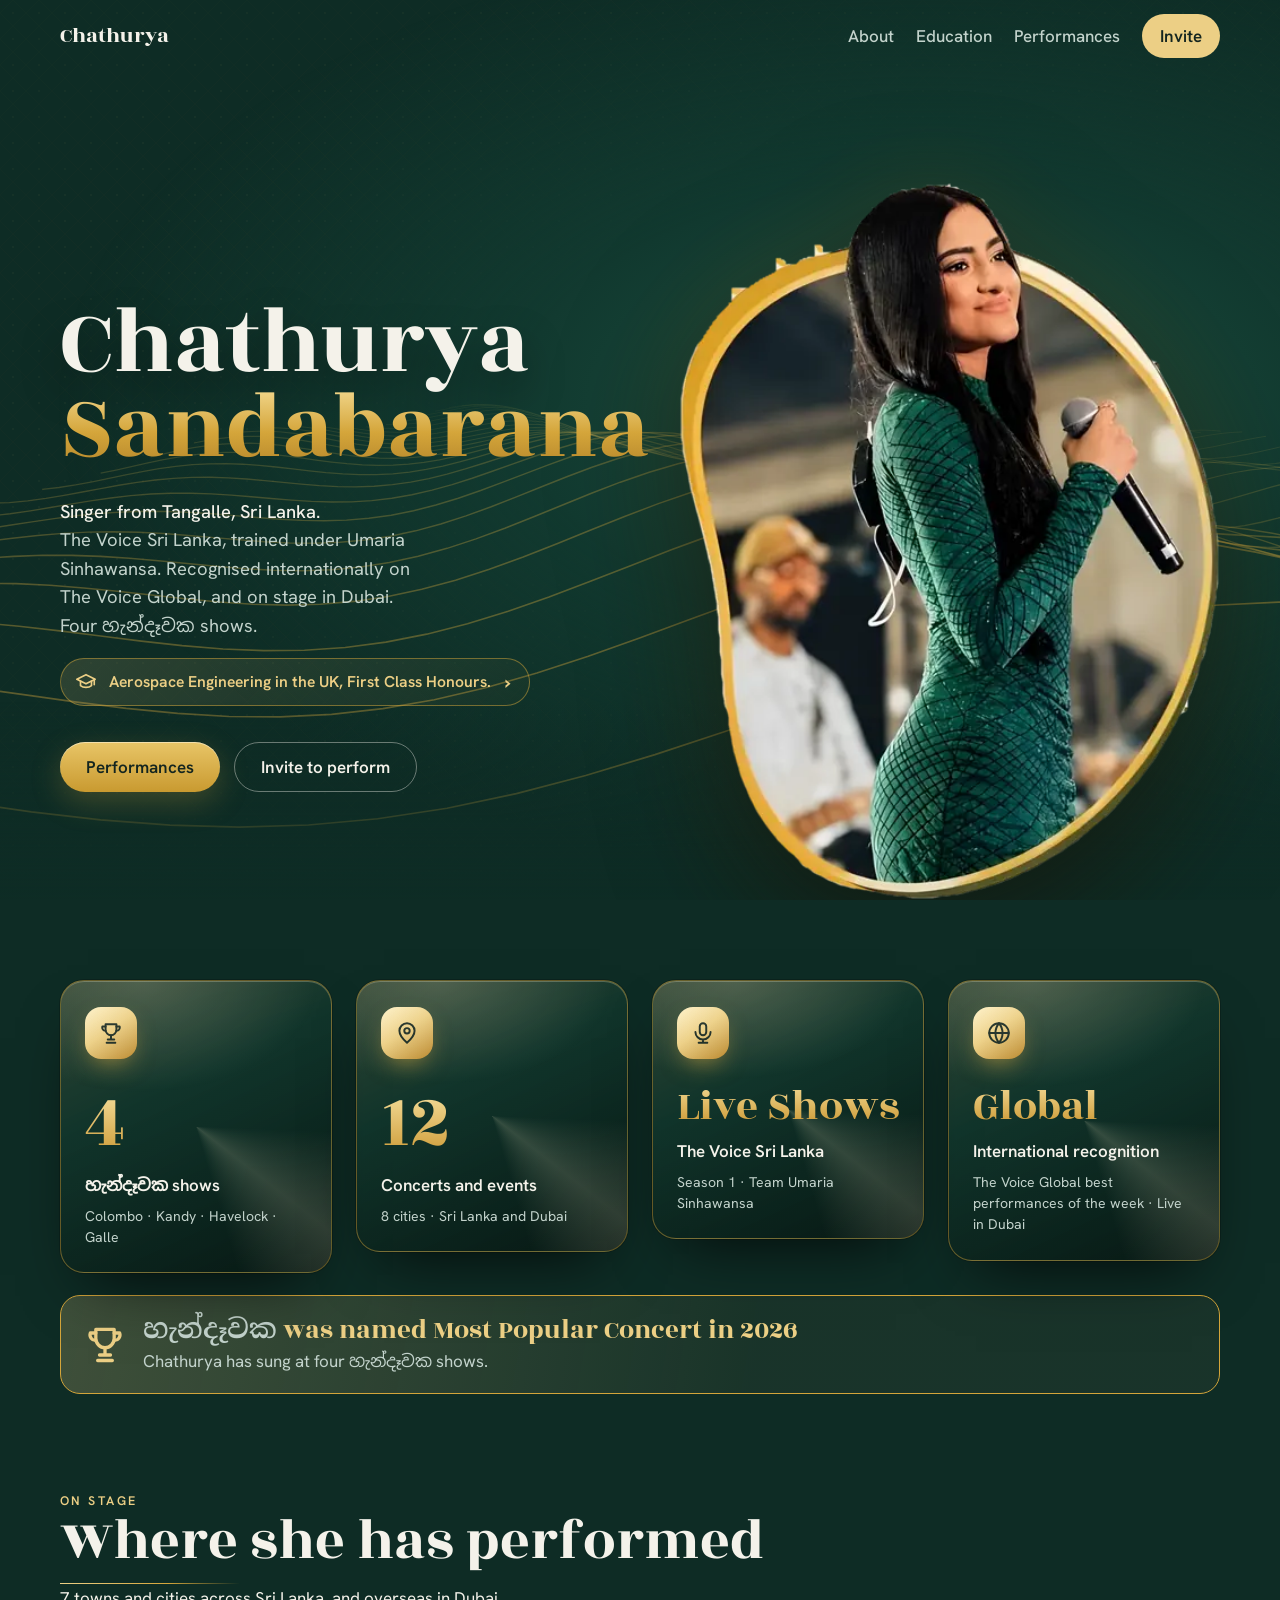
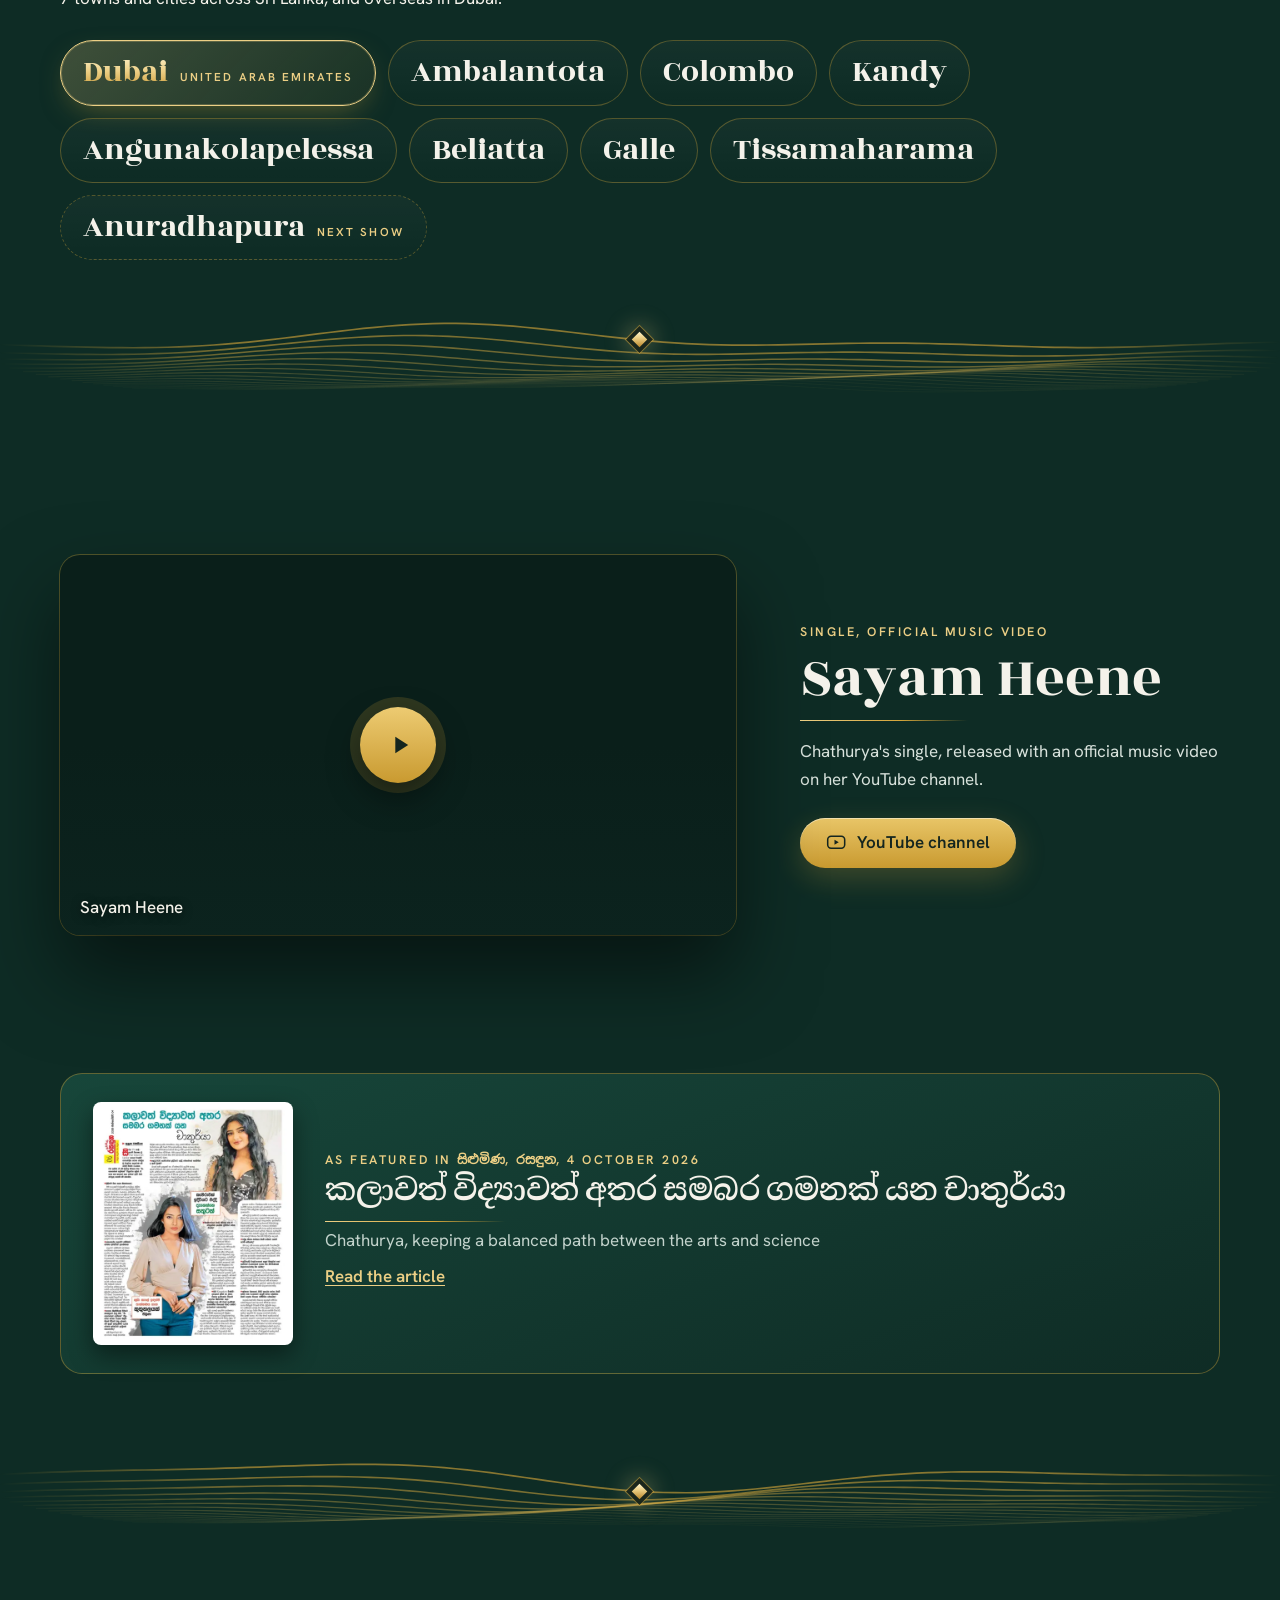
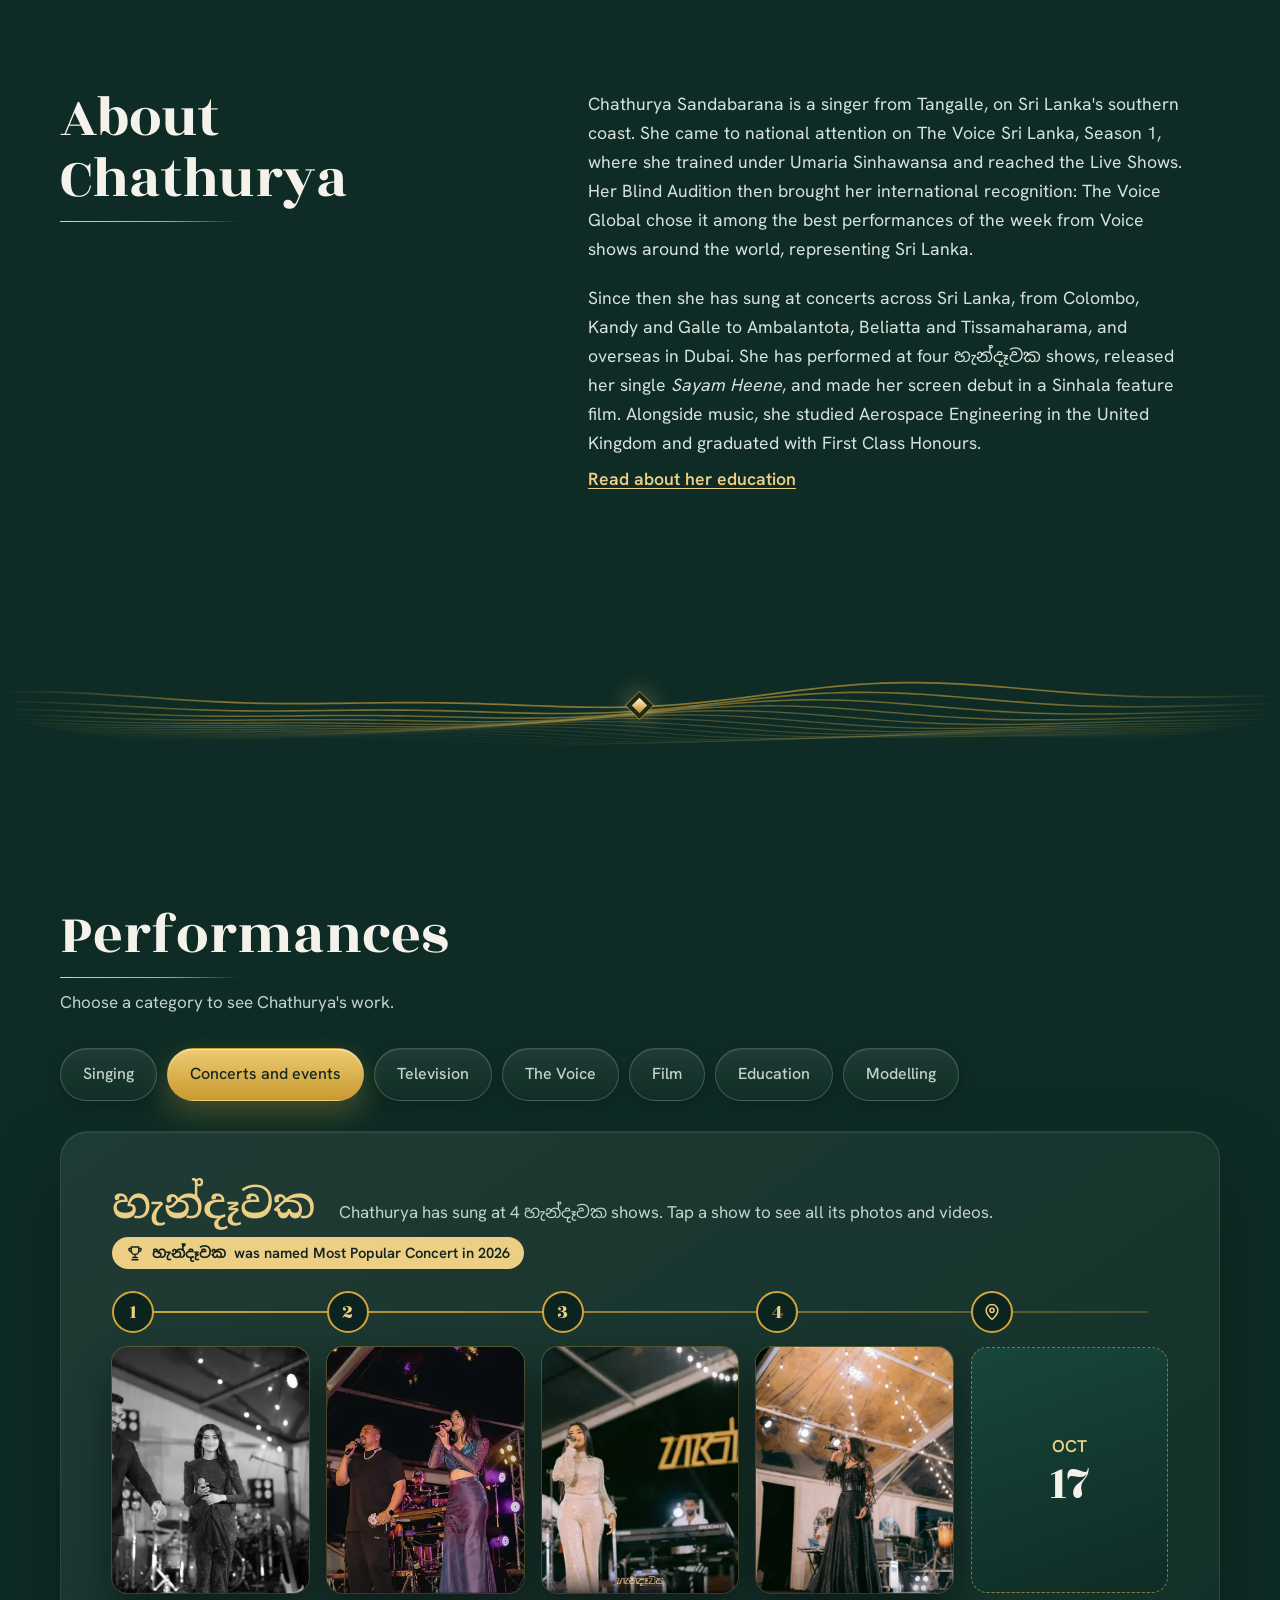
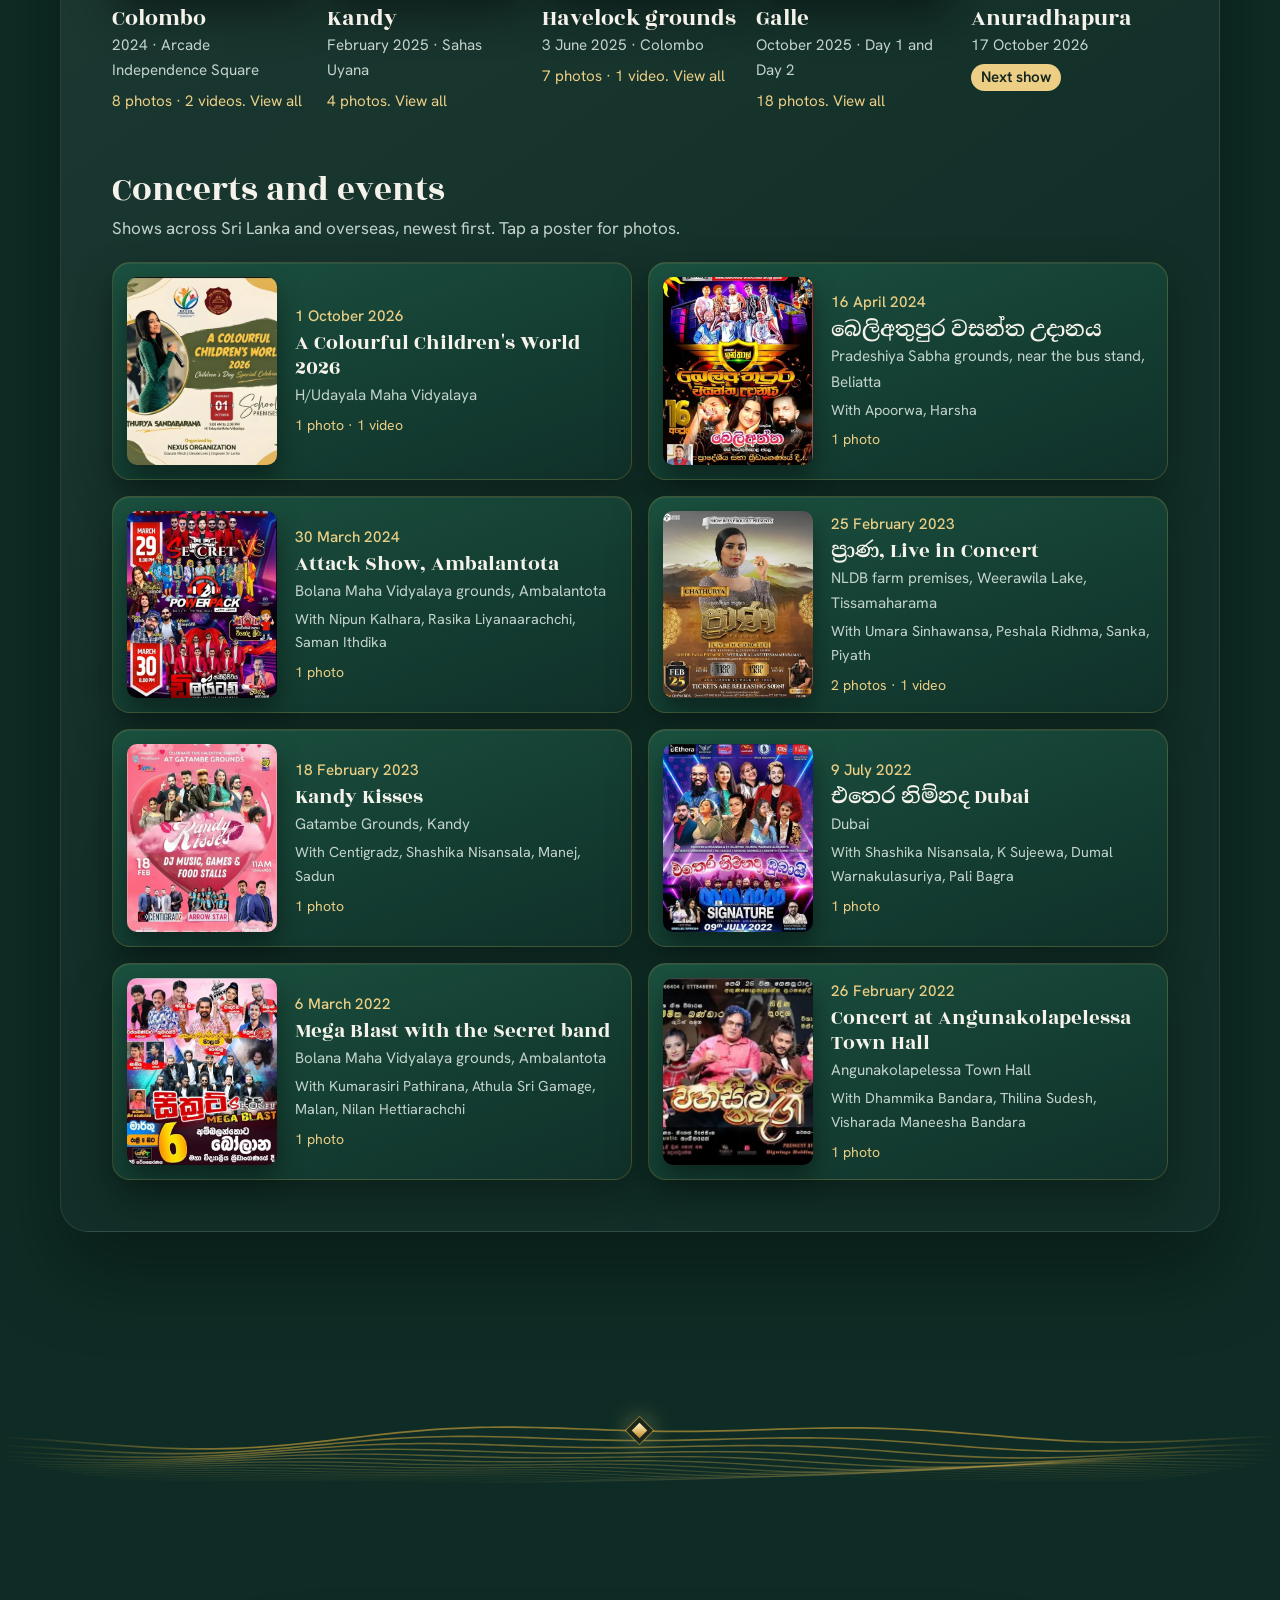
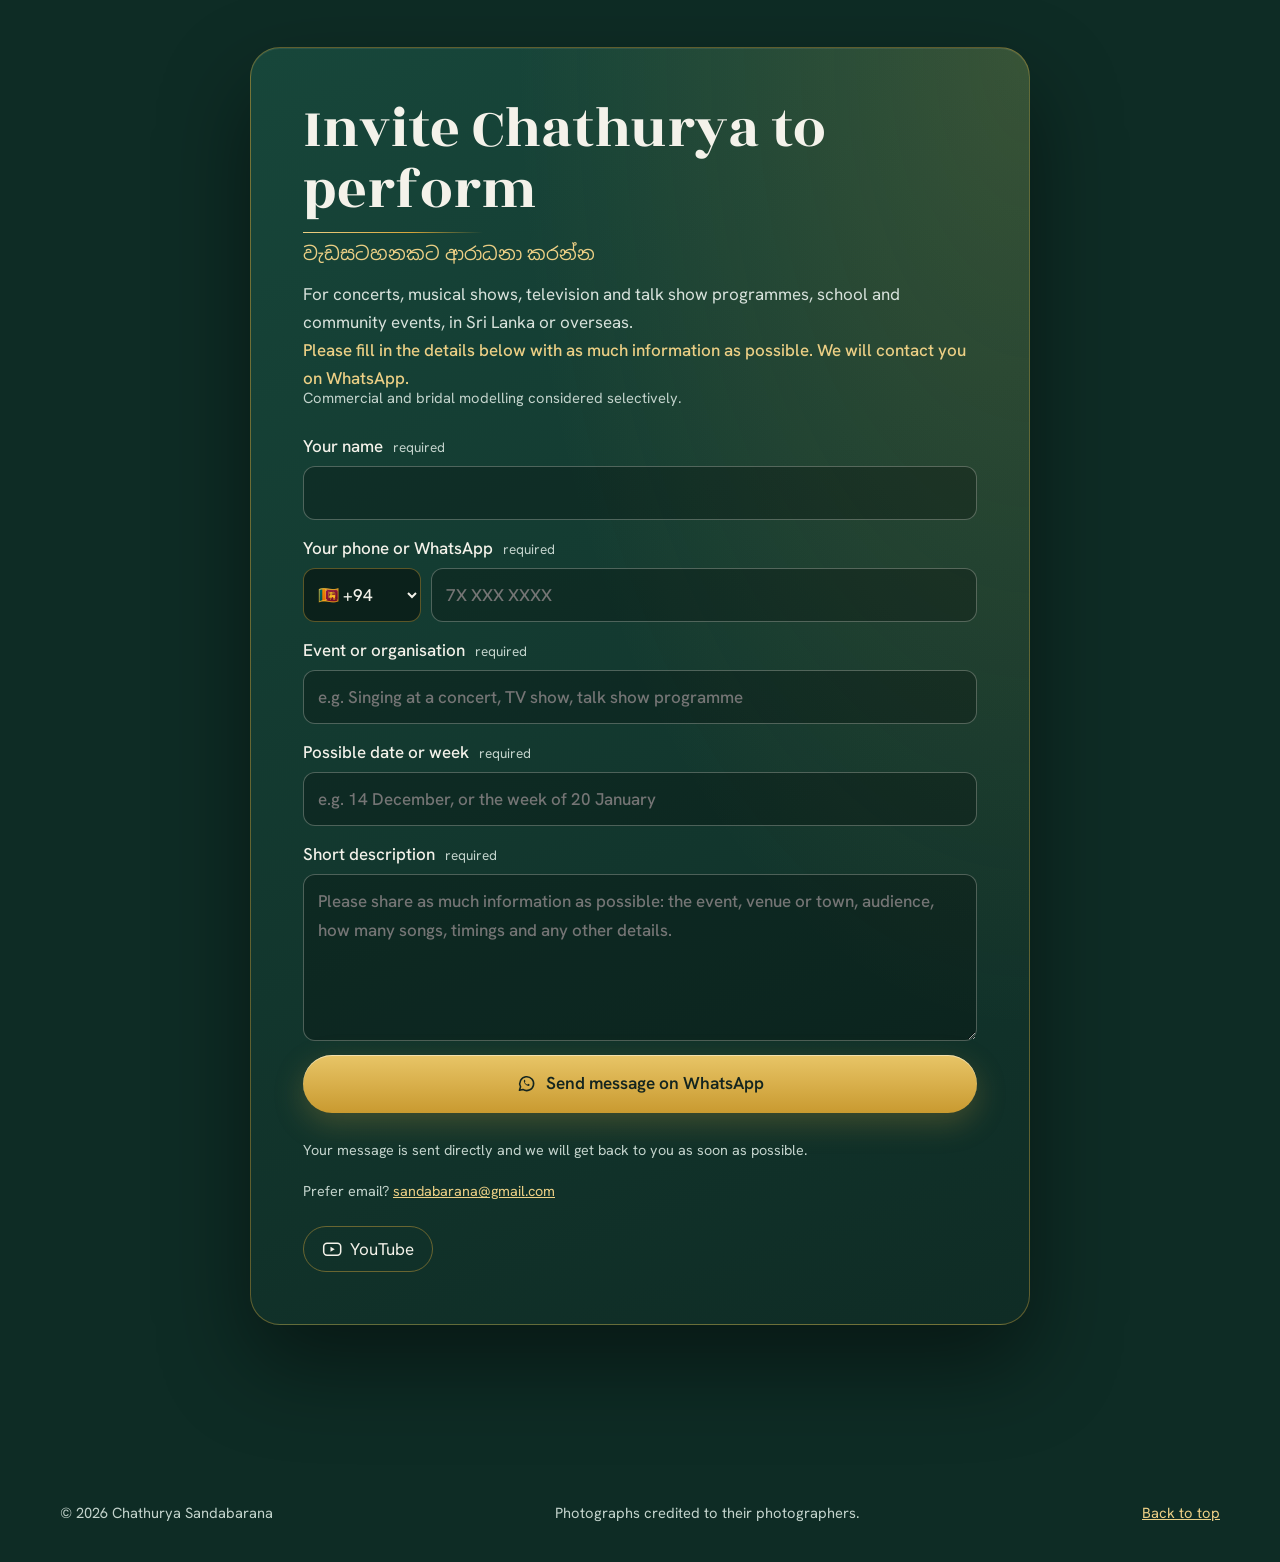
==== index.html @ 498835f3 "WhatsApp alerts: send first, as simple requests, numbers without +, no links in text Co-Authored-By:" ====
<!doctype html>
<html lang="en">
<head>
<meta charset="utf-8">
<meta name="viewport" content="width=device-width, initial-scale=1, viewport-fit=cover">
<title>Chathurya Sandabarana | Singer</title>
<meta name="description" content="Chathurya Sandabarana is a Sri Lankan singer from Tangalle. The Voice Sri Lanka Live Shows, international recognition on The Voice Global, concerts across Sri Lanka and in Dubai, and an Aerospace Engineering degree with First Class Honours from the UK.">
<link rel="canonical" href="https://chathurya.caeleon.net/">
<meta property="og:type" content="website">
<meta property="og:url" content="https://chathurya.caeleon.net/">
<meta property="og:title" content="Chathurya Sandabarana | Singer">
<meta property="og:description" content="Chathurya Sandabarana is a Sri Lankan singer from Tangalle. The Voice Sri Lanka Live Shows, international recognition on The Voice Global, concerts across Sri Lanka and in Dubai, and an Aerospace Engineering degree with First Class Honours from the UK.">
<meta property="og:image" content="https://chathurya.caeleon.net/assets/share.jpg">
<meta name="twitter:card" content="summary_large_image">
<meta name="theme-color" content="#0C241F">
<link rel="icon" href="assets/icon.png">
<link rel="preload" href="assets/fonts/rozha-one-latin-400-normal.woff2" as="font" type="font/woff2" crossorigin>
<link rel="preload" href="assets/fonts/hanken-grotesk-latin-400-normal.woff2" as="font" type="font/woff2" crossorigin>
<style>@font-face{font-family:"Rozha One";src:url(assets/fonts/rozha-one-latin-400-normal.woff2) format("woff2");font-display:swap}
@font-face{font-family:"Hanken Grotesk";src:url(assets/fonts/hanken-grotesk-latin-400-normal.woff2) format("woff2");font-weight:400;font-display:swap}
@font-face{font-family:"Hanken Grotesk";src:url(assets/fonts/hanken-grotesk-latin-500-normal.woff2) format("woff2");font-weight:500;font-display:swap}
@font-face{font-family:"Hanken Grotesk";src:url(assets/fonts/hanken-grotesk-latin-600-normal.woff2) format("woff2");font-weight:600;font-display:swap}
@font-face{font-family:"Noto Serif Sinhala";src:url(assets/fonts/noto-serif-sinhala-sinhala-600-normal.woff2) format("woff2");font-weight:100 900;font-display:swap;unicode-range:U+0D80-0DFF,U+200C-200D}
@font-face{font-family:"Noto Sans Sinhala";src:url(assets/fonts/noto-sans-sinhala-sinhala-400-normal.woff2) format("woff2");font-display:swap;unicode-range:U+0D80-0DFF,U+200C-200D}
:root{--night:#0C241F;--deep:#103129;--dress:#1C5442;--brass:#D4A53A;--gold:#ECCF85;--pearl:#F4F2EA;--mist:#B9CBC3;
--display:"Rozha One","Noto Serif Sinhala",Georgia,serif;--body:"Hanken Grotesk","Noto Sans Sinhala","Iskoola Pota",system-ui,sans-serif}
*{box-sizing:border-box;margin:0;padding:0}
html{scroll-behavior:smooth;scroll-padding-top:70px}
@media (prefers-reduced-motion:reduce){html{scroll-behavior:auto}*{animation:none!important;transition:none!important}}
body{background:var(--night);color:var(--pearl);font-family:var(--body);font-size:1.0625rem;line-height:1.65;-webkit-font-smoothing:antialiased;overflow-x:hidden}
img{display:block;max-width:100%;height:auto}
a{color:var(--gold)}
button{font:inherit;color:inherit;background:none;border:0;cursor:pointer;text-align:inherit}
:focus-visible{outline:3px solid var(--gold);outline-offset:3px;border-radius:6px}
[lang=si]{font-family:"Noto Sans Sinhala","Iskoola Pota",var(--body)}
.wrap{width:min(1160px,100% - 32px);margin-inline:auto}
h2{font-family:var(--display);font-weight:400;font-size:clamp(2.2rem,5vw,3.6rem);line-height:1.05}
.h3,h3{font-family:var(--display);font-weight:400;line-height:1.15}
h4{font-family:var(--display);font-weight:400;font-size:1.3rem;line-height:1.2}
.kicker,.label,.when{color:var(--gold);font-weight:500;font-size:.95rem;display:block}
.ico{width:1.2em;height:1.2em;flex:none}
.link{color:var(--gold);font-weight:600;text-decoration:underline;text-underline-offset:3px;display:inline-flex;gap:8px;align-items:center;min-height:44px}
.muted{color:var(--mist)}
.btn{display:inline-flex;align-items:center;justify-content:center;gap:10px;min-height:50px;padding:0 26px;border-radius:999px;font-weight:600;text-decoration:none;transition:transform .25s,box-shadow .25s,border-color .25s,color .25s}
.btn.primary{background:linear-gradient(180deg,#E8C567,#C99A30);color:#14251F;box-shadow:0 10px 30px rgba(212,165,58,.25),inset 0 1px 0 rgba(255,255,255,.45)}
.btn.primary:hover{transform:translateY(-2px)}
.btn.ghost{color:var(--pearl);border:1.5px solid rgba(244,242,234,.4)}
.btn.ghost:hover{border-color:var(--brass);color:var(--gold)}

/* header */
.bar{position:fixed;inset:0 0 auto;z-index:20;transition:background .3s}
.bar.solid{background:rgba(12,36,31,.82);backdrop-filter:blur(14px);-webkit-backdrop-filter:blur(14px);border-bottom:1px solid rgba(212,165,58,.15)}
.bar .wrap{display:flex;justify-content:space-between;align-items:center;padding-block:14px}
.mark{font-family:var(--display);font-size:1.35rem;color:var(--pearl);text-decoration:none}
.bar nav{display:flex;gap:22px;align-items:center}
.bar nav a{color:var(--mist);text-decoration:none;font-weight:500}
.bar nav a:hover{color:var(--pearl)}
.bar nav a.cta{color:#14251F;background:var(--gold);padding:8px 18px;border-radius:999px;font-weight:600}
@media (max-width:420px){.bar nav a.hide-xs{display:none}}

/* hero */
.hero{position:relative;min-height:100svh;display:grid;align-items:end;overflow:hidden;isolation:isolate;background:radial-gradient(90% 70% at 72% 45%,#1D5141 0%,#123A30 35%,var(--night) 75%)}
#waves{position:absolute;inset:0;width:100%;height:100%;z-index:-1}
.hero::after{content:"";position:absolute;inset:auto 0 0;height:22vh;background:linear-gradient(transparent,var(--night));z-index:-1}
.hero-grid{display:grid;grid-template-columns:minmax(0,1.15fr) minmax(0,.85fr);align-items:end;padding-top:110px}
.intro{position:relative;z-index:2;padding-bottom:12vh}
.name{font-family:var(--display);font-weight:400;line-height:.9;font-size:clamp(4rem,7.4vw,7rem);text-shadow:0 18px 40px rgba(0,0,0,.35)}
.name span{display:block}
.name span+span{background:linear-gradient(180deg,#F3D98F 0%,#D4A53A 55%,#B4852A 100%);-webkit-background-clip:text;background-clip:text;-webkit-text-fill-color:transparent;text-shadow:none}
.lede{max-width:36ch;color:var(--mist);font-size:1.15rem;margin-top:26px;line-height:1.55}
.lede strong{color:var(--pearl);font-weight:500;display:block}
.actions{display:flex;gap:14px;flex-wrap:wrap;margin-top:30px}
.stage{justify-self:end;align-self:end;perspective:1200px}
.portrait{height:min(80svh,720px);width:auto;max-width:none;filter:drop-shadow(0 40px 60px rgba(0,0,0,.55)) drop-shadow(0 0 40px rgba(212,165,58,.12));transition:transform .6s cubic-bezier(.2,.7,.1,1)}
@media (prefers-reduced-motion:no-preference){.name span{animation:rise 1s cubic-bezier(.2,.7,.1,1) both}.name span+span{animation-delay:.12s}.lede,.actions{animation:fade .9s .45s both}.stage{animation:settle 1.3s .1s cubic-bezier(.2,.7,.1,1) both}
@keyframes rise{from{opacity:0;transform:translateY(.35em)}}@keyframes fade{from{opacity:0}}@keyframes settle{from{opacity:0;transform:translateY(50px)}}}
@media (max-width:860px){.hero{align-items:start}.hero-grid{grid-template-columns:1fr;padding-top:88px}.intro{padding-bottom:0}.name{font-size:clamp(2.8rem,13.4vw,5.6rem)}.stage{justify-self:center;margin-top:22px}.portrait{height:auto;width:min(92vw,440px);max-width:100%}}

/* next performance */
.next{position:relative;z-index:3;margin-top:-56px}
.next .card{display:grid;grid-template-columns:auto 1fr auto;gap:22px;align-items:center;padding:22px 26px;border-radius:22px;background:linear-gradient(135deg,rgba(236,207,133,.16),rgba(28,84,66,.88) 45%);border:1px solid rgba(212,165,58,.45);box-shadow:0 30px 60px rgba(0,0,0,.45),inset 0 1px 0 rgba(255,255,255,.1);backdrop-filter:blur(10px);-webkit-backdrop-filter:blur(10px)}
.date{width:74px;text-align:center;border-radius:14px;overflow:hidden;background:var(--pearl);color:#14251F;box-shadow:0 10px 22px rgba(0,0,0,.35)}
.date b{display:block;background:#B5322F;color:#fff;font-size:.8rem;font-weight:600;padding:4px 0}
.date span{display:block;font-family:var(--display);font-size:2rem;line-height:1.1;padding:4px 0 6px}
.next h3{font-size:clamp(1.5rem,3vw,2.1rem)}
.next p{color:var(--mist);display:flex;gap:8px;align-items:center;flex-wrap:wrap}
.next.past{display:none}
@media (max-width:860px){.next{margin-top:24px}.next .card{grid-template-columns:auto 1fr}.next .card .btn{grid-column:1/-1}}

/* music */
.music{padding-block:clamp(80px,11vw,130px);background:linear-gradient(180deg,var(--night),var(--deep))}
.music-grid{display:grid;grid-template-columns:minmax(0,1.45fr) minmax(0,.9fr);gap:clamp(28px,5vw,64px);align-items:center}
.music h2{margin:6px 0 16px}
.music p{color:#D8E2DC;max-width:44ch}
.music .links{margin-top:24px}
@media (max-width:860px){.music-grid{grid-template-columns:1fr}}

/* video facade */
.facade{position:relative;display:block;width:100%;aspect-ratio:16/9;border-radius:20px;overflow:hidden;background:#0A1F1A;box-shadow:0 40px 80px rgba(0,0,0,.5),0 0 0 1px rgba(212,165,58,.35)}
.facade img{position:absolute;inset:0;width:100%;height:100%;object-fit:cover;transition:transform .6s}
.facade::after{content:"";position:absolute;inset:0;background:linear-gradient(180deg,rgba(12,36,31,0) 50%,rgba(12,36,31,.8));pointer-events:none}
.facade .play{position:absolute;z-index:2;left:50%;top:50%;width:76px;height:76px;margin:-38px 0 0 -38px;border-radius:50%;display:grid;place-items:center;background:linear-gradient(180deg,#EDCB72,#C99A30);color:#14251F;box-shadow:0 14px 34px rgba(0,0,0,.45),0 0 0 10px rgba(212,165,58,.18);transition:transform .3s}
.facade .play svg{width:28px;height:28px;margin-left:4px}
.facade .cap{position:absolute;z-index:2;left:20px;right:20px;bottom:14px;font-weight:500;text-shadow:0 2px 10px rgba(0,0,0,.6)}
.facade:hover img{transform:scale(1.04)}.facade:hover .play{transform:scale(1.08)}
.facade iframe,.facade video{position:absolute;inset:0;width:100%;height:100%;border:0;background:#000;z-index:3}
.facade.small{border-radius:14px;margin-top:14px;box-shadow:0 18px 40px rgba(0,0,0,.4),0 0 0 1px rgba(212,165,58,.25)}
.facade.small .play{width:56px;height:56px;margin:-28px 0 0 -28px}.facade.small .play svg{width:22px;height:22px}

/* press */
.press{padding-block:8px 40px;background:var(--deep)}
.press-card{display:grid;grid-template-columns:130px 1fr;gap:22px;align-items:center;padding:22px;border-radius:22px;background:linear-gradient(160deg,#17463A,#0F2C25);border:1px solid rgba(212,165,58,.4)}
.press-img img{border-radius:8px;box-shadow:0 10px 24px rgba(0,0,0,.45)}
.press h2{font-size:clamp(1.3rem,3vw,1.9rem);margin:4px 0}
.press .tr{color:var(--mist)}
@media (min-width:700px){.press-card{grid-template-columns:200px 1fr;padding:28px 32px;gap:32px}}

/* about */
.about{padding-block:clamp(80px,11vw,130px);background:linear-gradient(180deg,var(--deep),var(--night))}
.about-grid{display:grid;grid-template-columns:1fr 1.4fr;gap:clamp(32px,6vw,90px);align-items:start}
.about p{max-width:60ch;color:#D8E2DC;font-size:1.1rem}.about p+p{margin-top:1.1em}
.facts{list-style:none;display:grid;gap:10px;margin-top:28px}
.facts li{padding:12px 16px 12px 44px;position:relative;border-radius:14px;background:rgba(255,255,255,.05);border:1px solid rgba(212,165,58,.25)}
.facts li::before{content:"";position:absolute;left:18px;top:1.15em;width:10px;height:10px;border-radius:50%;background:var(--brass)}
@media (max-width:860px){.about-grid{grid-template-columns:1fr}}

/* performances + tabs */
.perf{padding-block:clamp(80px,11vw,140px);background:var(--deep)}
.perf .sub{color:var(--mist);margin:10px 0 32px}
.tablist{display:flex;gap:10px;flex-wrap:wrap;margin-bottom:30px}
.tab{font-weight:500;font-size:1rem;color:var(--mist);padding:12px 22px;border-radius:999px;border:1px solid rgba(175,195,186,.28);background:linear-gradient(180deg,rgba(255,255,255,.07),rgba(255,255,255,.01));box-shadow:0 6px 18px rgba(0,0,0,.25),inset 0 1px 0 rgba(255,255,255,.08);transition:color .25s,border-color .25s,transform .25s;white-space:nowrap}
.tab:hover{color:var(--pearl);border-color:rgba(212,165,58,.6);transform:translateY(-1px)}
.tab[aria-selected=true]{color:#14251F;border-color:transparent;background:linear-gradient(180deg,#EDCB72,#C99A30);box-shadow:0 12px 30px rgba(212,165,58,.28),inset 0 1px 0 rgba(255,255,255,.5)}
@media (max-width:860px){.tablist{flex-wrap:nowrap;overflow-x:auto;scrollbar-width:none;margin-inline:-16px;padding:4px 16px 10px}.tablist::-webkit-scrollbar{display:none}}
.panel{display:grid;grid-template-columns:minmax(0,.9fr) minmax(0,1.1fr);gap:clamp(28px,5vw,64px);align-items:start;padding:clamp(22px,4vw,52px);border-radius:28px;background:linear-gradient(145deg,rgba(255,255,255,.075),rgba(255,255,255,.015) 60%);border:1px solid rgba(255,255,255,.09);box-shadow:0 40px 80px rgba(0,0,0,.35),inset 0 1px 0 rgba(255,255,255,.08)}
.panel[hidden]{display:none}
.panel:has(> .wide){grid-template-columns:1fr}
@media (max-width:860px){.panel{grid-template-columns:1fr}}
@media (prefers-reduced-motion:no-preference){.panel.enter{animation:panelIn .5s cubic-bezier(.2,.7,.1,1)}@keyframes panelIn{from{opacity:0;transform:translateY(14px)}}}
.panel h3{font-size:clamp(1.9rem,3.4vw,2.6rem);color:var(--gold);margin-bottom:14px}
.lead p{color:#D8E2DC;max-width:48ch}.lead p+p{margin-top:1em}
.items{display:grid;gap:16px}
.item{display:block;width:100%;padding:20px 22px;border-radius:18px;background:linear-gradient(160deg,rgba(28,84,66,.92),rgba(16,49,41,.92));border:1px solid rgba(212,165,58,.22);box-shadow:0 18px 40px rgba(0,0,0,.3),inset 0 1px 0 rgba(255,255,255,.07)}
.item h4{margin:2px 0 4px}
.item p{color:var(--mist);font-size:.98rem}
.badge{display:block;font-size:.88rem;color:var(--gold);margin-top:6px}
.upcoming{display:inline-block;background:var(--gold);color:#14251F!important;font-weight:600;border-radius:999px;padding:1px 10px;font-size:.82rem;margin-top:6px;align-self:flex-start}

/* singing */
.rep{margin-top:26px}
.rep h4{color:var(--pearl);margin:18px 0 10px}
.songs{list-style:none;display:flex;flex-wrap:wrap;gap:8px}
.songs li{padding:6px 14px;border-radius:999px;border:1px solid rgba(212,165,58,.35);font-size:.95rem}
.avail{margin-top:14px;color:var(--mist)!important}

/* handawaka timeline */
.hhead{display:flex;flex-wrap:wrap;gap:6px 24px;align-items:baseline;margin-bottom:22px}
.hhead h3{margin:0}.hhead p{color:var(--mist)}
.htimeline{list-style:none;display:grid;grid-template-columns:repeat(5,1fr);gap:18px;position:relative;margin-bottom:56px}
.htimeline::before{content:"";position:absolute;left:20px;right:20px;top:20px;height:2px;background:linear-gradient(90deg,var(--brass),rgba(212,165,58,.25))}
.hstep{position:relative}
.hbtn{display:flex;flex-direction:column;width:100%;text-align:left}
.hnum{position:relative;z-index:1;width:42px;height:42px;border-radius:50%;display:grid;place-items:center;background:var(--night);border:2px solid var(--brass);color:var(--gold);font-family:var(--display);font-size:1.3rem;margin-bottom:14px}
.hnum svg{width:20px;height:20px}
.hcover{width:100%;aspect-ratio:4/5;object-fit:cover;border-radius:16px;box-shadow:0 22px 44px rgba(0,0,0,.45),0 0 0 1px rgba(212,165,58,.35);transition:transform .35s}
.hbtn:hover .hcover{transform:translateY(-4px)}
.hcover.blank{display:grid;place-content:center;text-align:center;background:linear-gradient(160deg,#17463A,#0F2C25);border:1.5px dashed rgba(212,165,58,.6);box-shadow:none}
.hcover.blank b{color:var(--gold);font-weight:600}.hcover.blank span{font-family:var(--display);font-size:3rem;line-height:1}
.htext{display:flex;flex-direction:column;margin-top:12px}
.htext strong{font-family:var(--display);font-weight:400;font-size:1.45rem;line-height:1.2}
.htext>span{color:var(--mist);font-size:.95rem}
.htext .badge{color:var(--gold)}
@media (max-width:860px){
 .htimeline{grid-template-columns:1fr;gap:26px;padding-left:58px}
 .htimeline::before{left:20px;right:auto;top:20px;bottom:20px;width:2px;height:auto;background:linear-gradient(180deg,var(--brass),rgba(212,165,58,.25))}
 .hnum{position:absolute;left:-58px;top:0;margin:0}
 .hcover{aspect-ratio:4/3}}
.sub-h{font-size:clamp(1.7rem,3vw,2.2rem)!important;color:var(--pearl)!important;margin-bottom:4px!important}
.clist{list-style:none;display:grid;grid-template-columns:1fr 1fr;gap:16px;margin-top:20px}
@media (max-width:760px){.clist{grid-template-columns:1fr}}
.item.feature{display:grid;grid-template-columns:150px 1fr;gap:18px;align-items:center;text-align:left;padding:14px;height:100%}
.ccover{width:150px;aspect-ratio:4/5;object-fit:cover;border-radius:10px;box-shadow:0 12px 26px rgba(0,0,0,.4)}
.ccover.blank{display:grid;place-items:center;color:var(--brass);background:#0A1F1A}.ccover.blank svg{width:40px;height:40px}
.ctext{display:flex;flex-direction:column}
.ctext strong{font-family:var(--display);font-weight:400;font-size:1.3rem;line-height:1.2;margin:2px 0}
.ctext .where{color:var(--mist);font-size:.95rem}
.ctext .with{color:var(--mist);font-size:.9rem;margin-top:4px}
button.item.feature:hover{border-color:rgba(212,165,58,.6)}
@media (max-width:420px){.item.feature{grid-template-columns:110px 1fr}.ccover{width:110px}}

/* the voice */
.global{display:flex;gap:14px;align-items:flex-start;margin-top:22px;padding:18px 20px;border-radius:16px;background:linear-gradient(135deg,rgba(236,207,133,.18),rgba(236,207,133,.04));border:1px solid rgba(212,165,58,.5)}
.global .ico{width:26px;height:26px;color:var(--gold);margin-top:2px}
.global p{color:#E6EDE9}.global strong{color:var(--gold);font-weight:600;display:block;margin-bottom:4px}
.quote{margin-top:18px;padding-left:18px;border-left:3px solid var(--brass);color:#E6EDE9;font-size:1.05rem;font-style:italic;max-width:46ch}
.quote cite{display:block;margin-top:8px;font-style:normal;color:var(--gold);font-size:.92rem}
.coach{margin-top:26px;padding:20px;border-radius:18px;border:1px solid rgba(212,165,58,.3);background:rgba(0,0,0,.15)}
.coach h4{color:var(--gold)}
.coach>p{margin:8px 0;font-size:.98rem}
.coach ul{list-style:none;display:grid;gap:8px}.coach li{font-style:italic;border-left:3px solid var(--brass);padding-left:12px;color:#DCE5E0}
.timeline{list-style:none;display:grid;gap:14px;position:relative;padding-left:26px;border-left:2px solid rgba(212,165,58,.5);margin-left:8px}
.step{position:relative}
.step::before{content:"";position:absolute;left:-35px;top:24px;width:16px;height:16px;border-radius:50%;background:var(--night);border:3px solid var(--brass)}
.step.hl::before{background:var(--gold)}
.tcard{display:grid;grid-template-columns:110px 1fr;gap:16px;width:100%;text-align:left;padding:12px;border-radius:16px;background:linear-gradient(160deg,rgba(28,84,66,.92),rgba(16,49,41,.92));border:1px solid rgba(212,165,58,.25);box-shadow:0 14px 30px rgba(0,0,0,.3)}
.step.hl .tcard{border-color:var(--gold)}
.tthumb{width:110px;height:110px;object-fit:cover;border-radius:10px;background:#0A1F1A}
.ttext{display:flex;flex-direction:column}
.round{color:var(--gold);font-weight:500;font-size:.92rem}
.ttext strong{font-family:var(--display);font-weight:400;font-size:1.35rem;line-height:1.2;margin:2px 0}
.meta{color:var(--mist);font-size:.95rem}

/* film + education */
.filmcard{display:grid;grid-template-columns:160px 1fr;gap:20px;align-items:start}
.fposter{border-radius:10px;box-shadow:0 12px 26px rgba(0,0,0,.4)}
@media (max-width:480px){.filmcard{grid-template-columns:1fr}.filmcard button{max-width:220px}}
.edu{position:relative;overflow:hidden}
.edu-bg{position:absolute;right:-60px;top:-40px;width:min(560px,120%);opacity:.8;pointer-events:none;z-index:0}
.edu>*:not(.edu-bg){position:relative;z-index:1}
.edu .cls{color:var(--gold)!important;font-weight:600}
.edu h4{color:var(--pearl);margin:18px 0 8px}
.areas{margin-left:20px;color:var(--mist)}
.gradbtn{padding:10px}.gradbtn img{border-radius:12px;width:100%;max-height:460px;object-fit:cover;object-position:center 30%}
.why{list-style:none;display:grid;gap:14px;margin-top:12px}
.why li{display:flex;gap:14px;align-items:flex-start}
.why .ico{width:36px;height:36px;color:var(--gold);padding:7px;border:1.5px solid rgba(212,165,58,.5);border-radius:10px}
.why strong{display:block}

/* invite */
.invite{padding-block:clamp(80px,11vw,140px);background:linear-gradient(180deg,var(--deep),var(--night))}
.icard{max-width:780px;margin-inline:auto;padding:clamp(24px,5vw,52px);border-radius:30px;background:radial-gradient(120% 140% at 100% 0%,rgba(212,165,58,.18),transparent 55%),linear-gradient(160deg,#17463A,#0F2C25);border:1px solid rgba(212,165,58,.4);box-shadow:0 40px 90px rgba(0,0,0,.45),inset 0 1px 0 rgba(255,255,255,.08)}
.icard .si{color:var(--gold);font-size:1.15rem;margin:6px 0 10px}
.icard>p{color:#D8E2DC}
form{display:grid;gap:14px;margin-top:22px}
label{display:grid;gap:6px;font-weight:500}
.req,.opt{font-weight:400;color:var(--mist);font-size:.85rem;margin-left:6px}
input,textarea{font:inherit;color:var(--pearl);background:rgba(0,0,0,.25);border:1.5px solid rgba(244,242,234,.28);border-radius:12px;padding:12px 14px;min-height:50px;width:100%}
input:focus,textarea:focus{border-color:var(--gold);outline:none}
input[type=date]{color-scheme:dark}
.two{display:grid;gap:14px}@media (min-width:560px){.two{grid-template-columns:1fr 1fr}}
.send{display:grid;gap:10px}@media (min-width:560px){.send{grid-template-columns:1fr 1fr}}
.err{color:#FFB4A8}.done{color:var(--gold)}
.person{margin-top:16px;color:var(--mist)}
.direct{display:flex;gap:10px;flex-wrap:wrap;margin-top:22px}
.direct a{display:inline-flex;gap:8px;align-items:center;min-height:46px;padding:0 18px;border-radius:999px;border:1px solid rgba(212,165,58,.45);color:var(--pearl);text-decoration:none}
.direct a:hover{border-color:var(--gold);color:var(--gold)}
footer{padding-block:36px;color:var(--mist);font-size:.92rem}
footer .wrap{display:flex;justify-content:space-between;gap:16px;flex-wrap:wrap}

/* lightbox */
dialog#lightbox{border:0;padding:0;width:100vw;height:100dvh;max-width:none;max-height:none;background:#050f0c;color:var(--pearl)}
dialog#lightbox::backdrop{background:rgba(0,0,0,.85)}
.lb-top{position:absolute;top:0;left:0;right:0;display:flex;justify-content:space-between;align-items:center;padding:10px 14px;z-index:2}
.lb-top button{width:50px;height:50px;display:grid;place-items:center;border-radius:50%;background:rgba(255,255,255,.12)}
.lb-track{display:flex;width:100%;height:calc(100% - 130px);margin-top:62px;overflow-x:auto;scroll-snap-type:x mandatory;scrollbar-width:none}
.lb-track::-webkit-scrollbar{display:none}
.lb-slide{flex:0 0 100%;scroll-snap-align:center;display:grid;place-items:center;padding:0 8px}
.lb-slide img,.lb-slide video{max-width:100%;max-height:100%;object-fit:contain}
.lb-slide .yt{width:min(100%,960px);aspect-ratio:16/9;position:relative}
.lb-slide .yt .facade{height:100%}
.lb-slide iframe{width:100%;height:100%;border:0}
.lb-cap{position:absolute;bottom:0;left:0;right:0;padding:8px 16px calc(14px + env(safe-area-inset-bottom));text-align:center;color:var(--mist);font-size:.95rem}
.lb-desc{display:block;color:var(--pearl);max-width:70ch;margin:0 auto 6px}
.lb-nav{position:absolute;top:50%;transform:translateY(-50%);width:52px;height:52px;border-radius:50%;background:rgba(255,255,255,.12);font-size:2rem;line-height:1;display:none}
.lb-nav.prev{left:12px}.lb-nav.next{right:12px}
@media (pointer:fine){.lb-nav{display:grid;place-items:center}}
.panel>*{min-width:0}
@media (max-width:860px){.panel{grid-template-columns:minmax(0,1fr)}}
.timeline,.step,.tcard{min-width:0;max-width:100%}
.tcard{grid-template-columns:96px minmax(0,1fr)}.tthumb{width:96px;height:96px}
@media (max-width:420px){.tcard{grid-template-columns:76px minmax(0,1fr);gap:12px}.tthumb{width:76px;height:76px}.timeline{padding-left:20px}.step::before{left:-29px}}
.tthumbw{display:block;width:96px;height:96px;border-radius:10px;overflow:hidden;background:linear-gradient(160deg,#1C5442,#0A1F1A)}
.tthumbw img{width:100%;height:100%}
@media (max-width:420px){.tthumbw{width:76px;height:76px}}
.ttext strong,.ctext strong,.htext strong{overflow-wrap:anywhere}

/* ---- scroll-darkening background: sections are transparent over a body colour set by JS ---- */
body{background:var(--bg,#0E2C25);transition:background-color .2s linear}
.music,.press,.about,.perf,.invite{background:transparent!important}
.hero{background:radial-gradient(90% 70% at 72% 45%,#1D5141 0%,#123A30 35%,transparent 75%)}
.hero::after{background:linear-gradient(transparent,var(--bg,#0E2C25))}
:root{--mist:#C3D3CC}

/* ---- highlights: big numbers ---- */
.highlights{padding-block:clamp(48px,7vw,80px) 8px}
.hl-grid{display:grid;grid-template-columns:repeat(4,1fr);gap:16px}
@media (max-width:900px){.hl-grid{grid-template-columns:1fr 1fr}}
.hl-tile{display:flex;flex-direction:column;gap:2px;padding:24px 22px;border-radius:22px;text-decoration:none;color:var(--pearl);
 background:linear-gradient(160deg,rgba(28,84,66,.55),rgba(8,24,20,.55));border:1px solid rgba(212,165,58,.35);position:relative;overflow:hidden;transition:transform .3s,border-color .3s}
.hl-tile:hover{transform:translateY(-4px);border-color:var(--gold)}
.hl-tile::before{content:"";position:absolute;inset:-1px;background:linear-gradient(120deg,transparent 40%,rgba(236,207,133,.18) 50%,transparent 60%);transform:translateX(-100%);pointer-events:none}
.hl-tile.in::before{animation:sheen 2.4s .3s ease-out}
.hl-tile .big{font-family:var(--display);line-height:1;font-size:clamp(1.9rem,4vw,2.6rem);background:linear-gradient(180deg,#F3D98F,#D4A53A 60%,#B4852A);-webkit-background-clip:text;background-clip:text;-webkit-text-fill-color:transparent;margin-bottom:8px}
.hl-tile .big.num{font-size:clamp(3.4rem,8vw,5rem)}
.hl-tile strong{font-size:1.1rem;font-weight:600}
.hl-tile span:last-child{color:var(--mist);font-size:.95rem}
.award{display:flex;gap:16px;align-items:center;margin-top:16px;padding:18px 22px;border-radius:20px;text-decoration:none;color:var(--pearl);
 background:linear-gradient(100deg,rgba(236,207,133,.22),rgba(236,207,133,.05) 60%);border:1px solid var(--brass)}
.award .ico{width:44px;height:44px;color:var(--gold);flex:none}
.award strong{display:block;font-family:var(--display);font-weight:400;font-size:clamp(1.3rem,3vw,1.7rem);line-height:1.2;color:var(--gold)}
.award span span{color:var(--mist)}
.hawards{display:inline-flex;gap:8px;align-items:center;color:#14251F;background:var(--gold);border-radius:999px;padding:4px 14px;font-weight:600;font-size:.92rem}
.hawards .ico{width:18px;height:18px}

/* ---- 3D gold wave dividers ---- */
.divider{position:relative;height:clamp(96px,12vw,150px);width:100%;margin:clamp(8px,2vw,24px) 0;pointer-events:none;
  -webkit-mask-image:linear-gradient(90deg,transparent,#000 18%,#000 82%,transparent);mask-image:linear-gradient(90deg,transparent,#000 18%,#000 82%,transparent)}
.divider canvas{display:block;width:100%;height:100%;opacity:0;clip-path:inset(0 50% 0 50%);transition:opacity 1.4s ease,clip-path 2.2s cubic-bezier(.3,.1,.1,1)}
.divider.in canvas{opacity:1;clip-path:inset(0 0 0 0)}
.divider .gem{position:absolute;left:50%;top:50%;width:11px;height:11px;margin:-6px 0 0 -6px;transform:rotate(45deg) scale(0);
  background:linear-gradient(135deg,#FFF3CC,#ECCF85 40%,#B9862A);box-shadow:0 0 0 4px rgba(14,30,25,.9),0 0 0 5px rgba(212,165,58,.55),0 0 22px 6px rgba(236,207,133,.35);transition:transform .9s 1.1s cubic-bezier(.3,1.6,.5,1)}
.divider.in .gem{transform:rotate(45deg) scale(1)}
@keyframes sheen{to{transform:translateX(100%)}}
h2.reveal{position:relative;padding-bottom:12px}
h2.reveal::after{content:"";position:absolute;left:0;bottom:0;height:1px;width:0;background:linear-gradient(90deg,#ECCF85,#D4A53A 60%,transparent);transition:width 1.2s cubic-bezier(.2,.7,.1,1)}
h2.reveal.in::after{width:min(180px,40%)}
@media (prefers-reduced-motion:reduce){.divider canvas{opacity:1;clip-path:none;transition:none}.divider .gem{transform:rotate(45deg);transition:none}h2.reveal::after{width:min(180px,40%)}}

.icard .soon{font-family:var(--display);font-size:clamp(1.3rem,3vw,1.7rem);color:var(--gold);border:1px solid rgba(212,165,58,.45);border-radius:14px;padding:22px 24px;margin:26px 0;text-align:center}

/* ---- fine luxury lattice texture ---- */
body::before{content:"";position:fixed;inset:0;z-index:-1;pointer-events:none;opacity:.55;
  background-image:url("data:image/svg+xml,%3Csvg xmlns='http://www.w3.org/2000/svg' width='26' height='26'%3E%3Cpath d='M13 0L26 13L13 26L0 13Z' fill='none' stroke='%23D4A53A' stroke-opacity='.09' stroke-width='.6'/%3E%3Ccircle cx='13' cy='13' r='.9' fill='%23ECCF85' fill-opacity='.12'/%3E%3C/svg%3E");
  -webkit-mask-image:radial-gradient(120% 90% at 50% 40%,#000 30%,rgba(0,0,0,.35));mask-image:radial-gradient(120% 90% at 50% 40%,#000 30%,rgba(0,0,0,.35))}

/* ---- luxury typography refinements ---- */
.kicker,.label{text-transform:uppercase;letter-spacing:.2em;font-size:.78rem;font-weight:600}
.divider+section{padding-top:clamp(40px,6vw,80px)!important}

/* ---- where she has performed ---- */
.places{padding-block:clamp(40px,7vw,90px) clamp(10px,2vw,20px)}
.pl-list{list-style:none;margin:28px 0 0;padding:0;display:flex;flex-wrap:wrap;gap:12px}
.pl a{display:flex;align-items:baseline;gap:12px;padding:14px 22px;border:1px solid rgba(212,165,58,.35);border-radius:999px;color:var(--pearl);text-decoration:none;
  background:linear-gradient(180deg,rgba(255,255,255,.03),rgba(255,255,255,0));transition:border-color .3s,background .3s,transform .3s}
.pl a:hover{border-color:var(--gold);transform:translateY(-2px)}
.pl span{font-family:var(--display);font-size:clamp(1.35rem,3.2vw,2rem);line-height:1.1}
.pl em{font-style:normal;font-size:.72rem;letter-spacing:.18em;text-transform:uppercase;color:var(--gold);font-weight:600;white-space:nowrap}
.pl.intl a{border-color:var(--gold);background:linear-gradient(135deg,rgba(236,207,133,.22),rgba(212,165,58,.06));box-shadow:0 0 0 1px rgba(236,207,133,.25) inset,0 10px 30px -12px rgba(212,165,58,.5)}
.pl.intl span{background:linear-gradient(180deg,#FFF3CC,#ECCF85 45%,#C9952E);-webkit-background-clip:text;background-clip:text;color:transparent}
.pl.soon a{border-style:dashed}

.si-t{font-family:inherit;font-style:normal;letter-spacing:0;text-transform:none}

/* ---- hero education chip ---- */
.edu-chip{display:inline-flex;align-items:center;gap:12px;margin:18px 0 6px;padding:10px 18px 10px 14px;border:1px solid rgba(212,165,58,.5);border-radius:999px;color:var(--gold);text-decoration:none;font-weight:600;font-size:.98rem;background:linear-gradient(135deg,rgba(236,207,133,.14),rgba(212,165,58,.03));transition:border-color .3s,transform .3s}
.edu-chip:hover{border-color:var(--gold);transform:translateY(-2px)}
.edu-chip .ico{width:22px;height:22px;flex:none}
.edu-chip b{font-size:1.3rem;line-height:1;margin-left:2px}
@media (prefers-reduced-motion:no-preference){.edu-chip{animation:fade .9s .55s both}}

/* ---- education page ---- */
.ehero{min-height:auto;padding-block:120px 60px}
.ehero .hero-grid{align-items:center}
.ename{font-family:var(--display);font-weight:400;font-size:clamp(2.6rem,6.4vw,5.4rem);line-height:1.02;margin:10px 0 0;color:var(--pearl)}
.ename span{display:block;font-size:.5em;color:var(--mist);margin-top:10px;letter-spacing:.02em}
.efirst{font-family:var(--display);font-size:clamp(2rem,4.6vw,3.6rem);line-height:1.1;margin:22px 0 6px;background:linear-gradient(180deg,#FFF3CC,#ECCF85 45%,#C9952E);-webkit-background-clip:text;background-clip:text;color:transparent}
.eframe{all:unset;cursor:zoom-in;display:block;border-radius:220px 220px 26px 26px;overflow:hidden;border:1px solid rgba(212,165,58,.55);box-shadow:0 0 0 8px rgba(212,165,58,.07),0 40px 70px -20px rgba(0,0,0,.6)}
.eframe:focus-visible{outline:2px solid var(--gold);outline-offset:6px}
.eportrait{display:block;width:min(440px,80vw);height:auto;aspect-ratio:3/4;object-fit:cover}
.hl-grid.e3{grid-template-columns:repeat(3,minmax(0,1fr))}
@media (max-width:860px){.hl-grid.e3{grid-template-columns:1fr}.ehero{padding-top:96px}.ehero .stage{justify-self:center;margin-top:30px}}
.words{padding-block:clamp(40px,7vw,90px)}
.wquote{margin:28px 0 0;padding:clamp(22px,4vw,40px);border:1px solid rgba(212,165,58,.35);border-radius:22px;background:linear-gradient(135deg,rgba(236,207,133,.08),rgba(255,255,255,0))}
.wquote p{margin:0;font-family:var(--display);font-size:clamp(1.25rem,2.6vw,1.8rem);line-height:1.45;color:var(--pearl)}
.wquote cite{display:block;margin-top:18px;font-style:normal;color:var(--gold);font-size:.78rem;letter-spacing:.2em;text-transform:uppercase;font-weight:600}
.wquote.si-q{border-style:dashed;background:none}
.wquote.si-q p{font-family:"Noto Sans Sinhala",var(--body);font-size:clamp(1.02rem,1.9vw,1.2rem);line-height:1.9;color:var(--mist)}
.eresearch{padding-block:clamp(40px,7vw,90px)}
.er-grid{display:grid;grid-template-columns:minmax(0,1.2fr) minmax(0,1fr);gap:clamp(24px,4vw,56px);align-items:start}
@media (max-width:860px){.er-grid{grid-template-columns:1fr}}
.paper{display:flex;gap:14px;align-items:flex-start;padding:18px 20px;border-radius:16px;border:1px solid rgba(212,165,58,.45);background:rgba(212,165,58,.08)}
.paper .ico{width:30px;height:30px;color:var(--gold);flex:none}
.paper strong{display:block;color:var(--gold);font-family:var(--display);font-weight:400;font-size:1.25rem}
.egallery{padding-block:clamp(40px,7vw,90px) clamp(80px,10vw,130px)}
.eg-grid{display:grid;grid-template-columns:repeat(4,minmax(0,1fr));gap:14px;margin-top:28px}
@media (max-width:860px){.eg-grid{grid-template-columns:repeat(2,minmax(0,1fr))}}
.eg-item{all:unset;cursor:zoom-in;display:block;border-radius:18px;overflow:hidden;border:1px solid rgba(212,165,58,.3);aspect-ratio:3/4;transition:transform .4s,border-color .4s}
.eg-item:hover{transform:translateY(-4px);border-color:var(--gold)}
.eg-item:focus-visible{outline:2px solid var(--gold);outline-offset:4px}
.eg-item img{width:100%;height:100%;object-fit:cover;display:block}
.eback{display:flex;flex-wrap:wrap;gap:12px;margin-top:36px}

/* ---- 3D milestone cards ---- */
.ms-stage{display:grid;grid-template-columns:repeat(4,minmax(0,1fr));gap:clamp(14px,2vw,24px);margin-top:clamp(36px,5vw,64px);perspective:1100px}
@media (max-width:980px){.ms-stage{grid-template-columns:repeat(2,minmax(0,1fr))}}
@media (max-width:520px){.ms-stage{grid-template-columns:1fr}}
.ms{--rx:0deg;--ry:0deg;display:block;text-decoration:none;color:var(--pearl);transform-style:preserve-3d;
  transform:rotateX(var(--rx)) rotateY(var(--ry));transition:transform .5s cubic-bezier(.2,.7,.1,1)}
.ms-in{position:relative;display:flex;flex-direction:column;min-height:250px;padding:26px 24px 24px;border-radius:24px;transform-style:preserve-3d;overflow:hidden;
  background:linear-gradient(155deg,rgba(236,207,133,.16),rgba(20,60,48,.55) 38%,rgba(6,20,16,.85));
  border:1px solid rgba(212,165,58,.45);box-shadow:0 1px 0 rgba(255,243,204,.25) inset,0 30px 60px -28px rgba(0,0,0,.8),0 0 0 1px rgba(0,0,0,.2)}
.ms-in::before{content:"";position:absolute;inset:-40%;background:conic-gradient(from 200deg,transparent 0 70%,rgba(255,243,204,.16) 80%,transparent 90%);animation:msspin 9s linear infinite;pointer-events:none}
.ms-in::after{content:"";position:absolute;inset:0;border-radius:inherit;background:radial-gradient(120% 70% at var(--gx,30%) var(--gy,0%),rgba(255,243,204,.18),transparent 55%);pointer-events:none}
.ms-ico{width:52px;height:52px;border-radius:16px;display:grid;place-items:center;color:#14251F;background:linear-gradient(145deg,#FFF3CC,#ECCF85 45%,#B9862A);
  box-shadow:0 10px 24px -8px rgba(212,165,58,.7);transform:translateZ(50px)}
.ms-ico .ico{width:26px;height:26px}
.ms-big{display:block;margin-top:auto;padding-top:26px;font-family:var(--display);font-size:clamp(2rem,3.4vw,2.7rem);line-height:1;transform:translateZ(36px);
  background:linear-gradient(180deg,#FFF3CC,#ECCF85 45%,#C9952E);-webkit-background-clip:text;background-clip:text;color:transparent}
.ms-big.n{font-size:clamp(3.6rem,6vw,4.8rem)}
.ms strong{display:block;margin-top:10px;font-size:1.06rem;transform:translateZ(24px)}
.ms-sub{display:block;margin-top:6px;color:var(--mist);font-size:.88rem;line-height:1.5;transform:translateZ(16px)}
.ms:hover .ms-in,.ms:focus-visible .ms-in{border-color:var(--gold)}
.ms:focus-visible{outline:none}.ms:focus-visible .ms-in{outline:2px solid var(--gold);outline-offset:4px}
@keyframes msspin{to{transform:rotate(360deg)}}
@media (prefers-reduced-motion:no-preference){
  .ms{opacity:0;transform:rotateX(-55deg) translateY(40px);transform-origin:50% 100%}
  .ms.in{opacity:1;transform:rotateX(var(--rx)) rotateY(var(--ry));transition:transform 1s cubic-bezier(.2,.8,.2,1),opacity .8s}
  .ms.in:nth-child(2){transition-delay:.12s}.ms.in:nth-child(3){transition-delay:.24s}.ms.in:nth-child(4){transition-delay:.36s}
  .ms.in.live{transition:transform .35s cubic-bezier(.2,.7,.1,1),opacity .8s;transition-delay:0s}}
@media (prefers-reduced-motion:reduce){.ms-in::before{animation:none}}
.about{overflow-x:clip}
.ms-stage.top{margin-top:0;margin-bottom:22px}
.ms-stage.e3{grid-template-columns:repeat(3,minmax(0,1fr));margin-top:0}@media (max-width:860px){.ms-stage.e3{grid-template-columns:1fr}}
.highlights{overflow-x:clip}
@media (max-width:520px){.ms-in{min-height:0;padding:20px 20px 22px}.ms-big{padding-top:16px}.ms-ico{width:44px;height:44px}}

/* ---- film card ---- */
.filmcard2{display:grid;grid-template-columns:minmax(0,1.1fr) minmax(0,1fr);gap:clamp(18px,3vw,36px);align-items:center}
@media (max-width:700px){.filmcard2{grid-template-columns:1fr}}
.fmain{all:unset;cursor:zoom-in;display:block;border-radius:180px 180px 22px 22px;overflow:hidden;border:1px solid rgba(212,165,58,.55);box-shadow:0 0 0 6px rgba(212,165,58,.07),0 30px 60px -24px rgba(0,0,0,.7)}
.fmain:focus-visible,.fthumb:focus-visible{outline:2px solid var(--gold);outline-offset:5px}
.fprofile{display:block;width:100%;height:auto;aspect-ratio:3/4;object-fit:cover;object-position:50% 20%}
.finfo{min-width:0}.finfo h4{font-size:clamp(1.4rem,2.2vw,1.8rem);overflow-wrap:anywhere}
.fthumbs{display:flex;gap:14px;margin-top:18px;flex-wrap:wrap}
.fthumb{all:unset;cursor:zoom-in;display:flex;flex-direction:column;gap:8px;width:calc(50% - 7px)}
.fthumb img{width:100%;aspect-ratio:3/4;object-fit:cover;object-position:50% 15%;border-radius:14px;border:1px solid rgba(212,165,58,.35);transition:transform .35s,border-color .35s}
.fthumb:hover img{transform:translateY(-3px);border-color:var(--gold)}
.fthumb span{font-size:.72rem;letter-spacing:.18em;text-transform:uppercase;color:var(--gold);font-weight:600}

/* ---- education medallions (coin seals) ---- */
.medals-sec{padding-block:clamp(30px,5vw,60px) clamp(10px,2vw,20px);overflow-x:clip}
.medals{display:grid;grid-template-columns:repeat(3,minmax(0,1fr));gap:clamp(20px,4vw,48px);text-align:center;perspective:900px}
@media (max-width:760px){.medals{grid-template-columns:1fr;gap:36px}}
.medal strong{display:block;margin-top:20px;font-size:1.1rem}
.medal>span{display:block;margin-top:4px;color:var(--mist);font-size:.9rem}
.coin{width:min(220px,62vw);aspect-ratio:1;margin:0 auto;transform-style:preserve-3d;border-radius:50%;
  box-shadow:0 7px 0 #7A5A1C,0 8px 0 #5E4314,0 30px 50px -18px rgba(0,0,0,.75)}
.coin-face{position:relative;width:100%;height:100%;border-radius:50%;display:grid;place-items:center;overflow:hidden;
  background:radial-gradient(circle at 50% 38%,#1C5442 0%,#0E2C25 58%,#081A15 100%);
  box-shadow:inset 0 0 0 3px #ECCF85,inset 0 0 0 7px #B9862A,inset 0 0 0 9px #FFF3CC55,inset 0 0 30px rgba(236,207,133,.25)}
.coin-face::after{content:"";position:absolute;inset:0;border-radius:50%;background:linear-gradient(115deg,transparent 35%,rgba(255,243,204,.28) 48%,transparent 60%);transform:translateX(-120%);animation:coinsheen 6s ease-in-out infinite}
.coin-ring{position:absolute;inset:0;width:100%;height:100%;animation:ringspin 40s linear infinite}
.ringtxt{fill:#ECCF85;font-size:10.5px;font-weight:600;letter-spacing:.12em;font-family:var(--body)}
.coin-mid{position:relative;display:flex;flex-direction:column;align-items:center;gap:6px;color:var(--gold)}
.coin-mid .ico{width:26px;height:26px}
.coin-mid b{font-family:var(--display);font-weight:400;font-size:clamp(1.5rem,2.6vw,1.9rem);line-height:1;max-width:120px;
  background:linear-gradient(180deg,#FFF3CC,#ECCF85 45%,#C9952E);-webkit-background-clip:text;background-clip:text;color:transparent}
@keyframes ringspin{to{transform:rotate(360deg)}}
@keyframes coinsheen{0%,60%{transform:translateX(-120%)}85%,100%{transform:translateX(120%)}}
@media (prefers-reduced-motion:no-preference){
  .medal .coin{transform:rotateY(-180deg) scale(.8);opacity:0}
  .medal.in .coin{transform:rotateY(0) scale(1);opacity:1;transition:transform 1.4s cubic-bezier(.2,.8,.2,1),opacity .6s}
  .medal.in:nth-child(2) .coin{transition-delay:.18s}.medal.in:nth-child(3) .coin{transition-delay:.36s}
  .medal .coin:hover{transform:rotateY(360deg);transition:transform 1.2s cubic-bezier(.3,.7,.2,1)}}
@media (prefers-reduced-motion:reduce){.coin-ring,.coin-face::after{animation:none}}

/* ---- re-entry journey illustrations ---- */
.er-head{max-width:760px}
.er-lede{font-size:clamp(1.05rem,1.6vw,1.2rem);color:var(--mist)}
.journey{list-style:none;padding:0;margin:clamp(28px,4vw,44px) 0 clamp(36px,5vw,56px);display:grid;grid-template-columns:repeat(4,minmax(0,1fr));gap:18px;counter-reset:j;position:relative}
@media (max-width:1080px){.journey{grid-template-columns:repeat(2,minmax(0,1fr))}}
@media (max-width:600px){.journey{grid-template-columns:1fr}}
.jstep{position:relative;padding:14px 14px 20px;border-radius:22px;border:1px solid rgba(212,165,58,.3);background:linear-gradient(180deg,rgba(255,255,255,.035),rgba(255,255,255,0))}
.jart{border-radius:16px;overflow:hidden;background:radial-gradient(120% 90% at 50% 0%,#0F2E25,#050F0C);border:1px solid rgba(212,165,58,.18)}
.art{display:block;width:100%;height:auto}
.jn{display:block;margin:16px 4px 2px;color:var(--gold);font-size:.72rem;letter-spacing:.2em;text-transform:uppercase;font-weight:600}
.jstep h3{margin:0 4px;font-family:var(--display);font-weight:400;font-size:1.45rem;color:var(--pearl)}
.jstep p{margin:6px 4px 0;color:var(--mist);font-size:.93rem;line-height:1.55}
.artlbl{fill:#C3D3CC;font-size:11px;font-family:var(--body);letter-spacing:.06em}
.artbig{fill:#FFF3CC;font-size:15px;font-family:var(--display)}
.tw{animation:twinkle 3s ease-in-out infinite}
.glow{transform-box:fill-box;transform-origin:30% 50%;animation:pulse 1.6s ease-in-out infinite}
.streaks path{stroke-dasharray:40 18;animation:streak .7s linear infinite}
.shock{animation:shock 1.6s ease-in-out infinite}
.mercury{transform-box:fill-box;transform-origin:50% 100%;animation:rise 3.2s cubic-bezier(.3,.7,.2,1) infinite alternate}
.flow{animation:flow 1.6s linear infinite}
@keyframes twinkle{50%{opacity:.25}}
@keyframes pulse{50%{transform:scale(1.08);opacity:.85}}
@keyframes streak{to{stroke-dashoffset:-58}}
@keyframes shock{50%{stroke-opacity:.25}}
@keyframes rise{from{transform:scaleY(.15)}to{transform:scaleY(1)}}
@keyframes flow{to{stroke-dashoffset:-32}}
@media (prefers-reduced-motion:reduce){.tw,.glow,.streaks path,.shock,.mercury,.flow{animation:none}}
.chips{list-style:none;padding:0;margin:10px 0 0;display:flex;flex-wrap:wrap;gap:10px}
.chips li{padding:8px 14px;border-radius:999px;border:1px solid rgba(212,165,58,.4);font-size:.9rem;color:var(--pearl);background:rgba(212,165,58,.06)}
.coin-mid b.long{font-size:clamp(1.15rem,1.9vw,1.4rem);max-width:none}
@media (max-width:760px){.coin{width:min(190px,54vw)}}
.tvclip{all:unset;cursor:pointer;position:relative;display:block;margin-top:14px;border-radius:16px;overflow:hidden;border:1px solid rgba(212,165,58,.35);aspect-ratio:16/9}
.tvclip img{width:100%;height:100%;object-fit:cover;display:block;transition:transform .5s}
.tvclip:hover img{transform:scale(1.04)}
.tvclip:focus-visible{outline:2px solid var(--gold);outline-offset:4px}
.tvclip .play{position:absolute;left:50%;top:50%;width:64px;height:64px;margin:-32px 0 0 -32px;border-radius:50%;display:grid;place-items:center;color:#14251F;background:linear-gradient(145deg,#FFF3CC,#ECCF85 45%,#B9862A);box-shadow:0 0 0 8px rgba(236,207,133,.18)}
.tvclip .play .ico{width:24px;height:24px;fill:currentColor}
.tvclip .badge{position:absolute;right:12px;bottom:12px;padding:4px 12px;border-radius:999px;background:rgba(6,20,16,.8);color:var(--gold);font-size:.75rem;letter-spacing:.14em;text-transform:uppercase;font-weight:600}

/* ---- contact: form + cards ---- */
.hp{position:absolute;left:-9999px;opacity:0}
.phone{display:grid;grid-template-columns:118px 1fr;gap:10px}
.phone select{min-height:50px;border-radius:12px;border:1px solid rgba(212,165,58,.4);background:#0B211B;color:var(--pearl);padding:0 10px;font:inherit}
.btn.big{min-height:58px;font-size:1.08rem;width:100%;justify-content:center}
.send{grid-template-columns:1fr}
.fine{margin:12px 0 0;color:var(--mist);font-size:.9rem}
.orcall{display:flex;align-items:center;gap:16px;margin:34px 0 22px;color:var(--mist);font-size:.82rem;letter-spacing:.18em;text-transform:uppercase}
.orcall::before,.orcall::after{content:"";flex:1;height:1px;background:linear-gradient(90deg,transparent,rgba(212,165,58,.5),transparent)}
.ccards{display:grid;gap:14px}@media (min-width:620px){.ccards{grid-template-columns:1fr 1fr}}
.ccard{display:flex;flex-direction:column;gap:4px;padding:20px 22px;border-radius:20px;border:1px solid rgba(212,165,58,.4);background:linear-gradient(155deg,rgba(236,207,133,.1),rgba(255,255,255,0))}
.crole{color:var(--gold);font-size:.74rem;letter-spacing:.18em;text-transform:uppercase;font-weight:600}
.crole-si{color:var(--mist);font-size:.9rem;margin-top:-2px}
.ccard strong{font-family:var(--display);font-weight:400;font-size:1.45rem;margin-top:6px;color:var(--pearl)}
.cnum{color:var(--pearl);font-size:1.05rem;letter-spacing:.02em}
.cbtns{display:flex;gap:10px;margin-top:12px}
.cbtns a{display:inline-flex;align-items:center;gap:8px;min-height:44px;padding:0 18px;border-radius:999px;color:#14251F;background:linear-gradient(145deg,#FFF3CC,#ECCF85 45%,#C9952E);text-decoration:none;font-weight:600;font-size:.95rem}
.cbtns a:last-child{background:none;color:var(--gold);border:1px solid rgba(212,165,58,.55)}
.cbtns .ico{width:18px;height:18px}
.icard .quiet{color:var(--mist);font-size:.92rem;margin-top:-6px}
.mitems{grid-column:1/-1}.mrow h4{margin:0}.mrow .credit{color:var(--gold);font-size:.85rem;letter-spacing:.06em;margin:4px 0 0}.mrow .eg-grid{margin-top:16px}
.mrow+.mrow{margin-top:34px}
.agency{display:flex;gap:10px;align-items:center;color:var(--pearl);margin:8px 0 12px}.agency .ico{width:20px;height:20px;color:var(--gold);flex:none}.agency strong{color:var(--gold);font-weight:600}
.agbtn{margin-bottom:16px}
.icard .howto{color:var(--gold);font-weight:500}
.mailline{margin-top:4px}.mailline a{color:var(--gold)}
</style>
<script type="application/ld+json">[{"@context": "https://schema.org", "@type": "Person", "name": "Chathurya Sandabarana", "url": "https://chathurya.caeleon.net/", "jobTitle": "Singer", "homeLocation": {"@type": "Place", "name": "Tangalle, Sri Lanka"}, "alumniOf": {"@type": "CollegeOrUniversity", "name": "Kingston University London"}, "sameAs": ["https://www.facebook.com/chathuryasandabaranaofficial", "https://www.youtube.com/@chathuryasandabaranaofficial"], "image": "https://chathurya.caeleon.net/assets/share.jpg"}, {"@context": "https://schema.org", "@type": "MusicEvent", "name": "Handawaka, Anuradhapura", "startDate": "2026-10-17", "eventStatus": "https://schema.org/EventScheduled", "location": {"@type": "Place", "name": "Irrigation Ground", "address": {"@type": "PostalAddress", "addressLocality": "Anuradhapura", "addressCountry": "LK"}}, "performer": {"@type": "Person", "name": "Chathurya Sandabarana", "url": "https://chathurya.caeleon.net/"}}]</script>
</head>
<body>
<header class="bar" id="bar"><div class="wrap">
  <a class="mark" href="#top">Chathurya</a>
  <nav aria-label="Main"><a href="#about" class="hide-xs">About</a><a href="education.html" class="hide-xs">Education</a><a href="#performances">Performances</a><a href="#invite" class="cta">Invite</a></nav>
</div></header>
<main id="top">
<section class="hero" aria-label="Introduction">
  <canvas id="waves" aria-hidden="true"></canvas>
  <div class="wrap hero-grid">
    <div class="intro">
      <h1 class="name"><span>Chathurya</span><span>Sandabarana</span></h1>
      <p class="lede"><strong>Singer from Tangalle, Sri Lanka.</strong> The Voice Sri Lanka, trained under Umaria Sinhawansa. Recognised internationally on The Voice Global, and on stage in Dubai. Four <span lang="si" class="si-t" title="Handawaka">හැන්දෑවක</span> shows.</p>
      <a class="edu-chip" href="education.html"><svg class="ico" viewBox="0 0 24 24" fill="none" stroke="currentColor" stroke-width="1.8" stroke-linecap="round" stroke-linejoin="round" aria-hidden="true"><path d="M2 9l10-5 10 5-10 5z"/><path d="M6 11v5c3 2.5 9 2.5 12 0v-5" fill="none" stroke="currentColor" stroke-width="1.8"/><path d="M21 9v6" stroke="currentColor" stroke-width="1.8"/></svg><span>Aerospace Engineering in the UK, First Class Honours.</span><b aria-hidden="true">›</b></a>
      <div class="actions">
        <a class="btn primary" href="#performances">Performances</a>
        <a class="btn ghost" href="#invite">Invite to perform</a>
      </div>
    </div>
    <div class="stage"><img src="assets/img/assets__chathurya-stage-480.webp" srcset="assets/img/assets__chathurya-stage-480.webp 480w" sizes="(max-width: 860px) 92vw, 520px" width="900" height="1195" alt="Chathurya Sandabarana singing on stage in a green gown" class="portrait" fetchpriority="high"></div>
  </div>
</section>
<section class="next" aria-label="Next performance" data-date="2026-10-17"><div class="wrap"><div class="card">
  <div class="date" aria-hidden="true"><b>OCT</b><span>17</span></div>
  <div class="ninfo"><span class="label">Next performance</span><h3><span lang="si" class="si-t" title="Handawaka">හැන්දෑවක</span>, Anuradhapura</h3>
  <p><svg class="ico" viewBox="0 0 24 24" fill="none" stroke="currentColor" stroke-width="1.8" stroke-linecap="round" stroke-linejoin="round" aria-hidden="true"><path d="M12 21s7-6 7-11a7 7 0 0 0-14 0c0 5 7 11 7 11z"/><circle cx="12" cy="10" r="2.5"/></svg>Irrigation Ground, Anuradhapura. Saturday 17 October 2026</p></div>
  <a class="btn ghost" href="#concerts">All concerts</a>
</div></div></section>
<section class="highlights" aria-label="Highlights"><div class="wrap"><div class="ms-stage top"><a class="ms" href="#concerts"><span class="ms-in"><span class="ms-ico"><svg class="ico" viewBox="0 0 24 24" fill="none" stroke="currentColor" stroke-width="1.8" stroke-linecap="round" stroke-linejoin="round" aria-hidden="true"><path d="M7 4h10v5a5 5 0 0 1-10 0z"/><path d="M7 6H4a3 3 0 0 0 3 4M17 6h3a3 3 0 0 1-3 4M12 14v4M8 21h8M9 18h6"/></svg></span><span class="ms-big n num" data-count="4">4</span><strong><span lang="si" class="si-t" title="Handawaka">හැන්දෑවක</span> shows</strong><span class="ms-sub">Colombo · Kandy · Havelock · Galle</span></span></a><a class="ms" href="#concerts"><span class="ms-in"><span class="ms-ico"><svg class="ico" viewBox="0 0 24 24" fill="none" stroke="currentColor" stroke-width="1.8" stroke-linecap="round" stroke-linejoin="round" aria-hidden="true"><path d="M12 21s7-6 7-11a7 7 0 0 0-14 0c0 5 7 11 7 11z"/><circle cx="12" cy="10" r="2.5"/></svg></span><span class="ms-big n num" data-count="12">12</span><strong>Concerts and events</strong><span class="ms-sub">8 cities · Sri Lanka and Dubai</span></span></a><a class="ms" href="#voice"><span class="ms-in"><span class="ms-ico"><svg class="ico" viewBox="0 0 24 24" fill="none" stroke="currentColor" stroke-width="1.8" stroke-linecap="round" stroke-linejoin="round" aria-hidden="true"><rect x="9" y="3" width="6" height="11" rx="3"/><path d="M5 11a7 7 0 0 0 14 0M12 18v3M8 21h8"/></svg></span><span class="ms-big">Live Shows</span><strong>The Voice Sri Lanka</strong><span class="ms-sub">Season 1 · Team Umaria Sinhawansa</span></span></a><a class="ms" href="#voice"><span class="ms-in"><span class="ms-ico"><svg class="ico" viewBox="0 0 24 24" fill="none" stroke="currentColor" stroke-width="1.8" stroke-linecap="round" stroke-linejoin="round" aria-hidden="true"><circle cx="12" cy="12" r="9"/><path d="M3 12h18M12 3a14 14 0 0 1 0 18M12 3a14 14 0 0 0 0 18"/></svg></span><span class="ms-big">Global</span><strong>International recognition</strong><span class="ms-sub">The Voice Global best performances of the week · Live in Dubai</span></span></a></div><a class="award" href="#concerts"><svg class="ico" viewBox="0 0 24 24" fill="none" stroke="currentColor" stroke-width="1.8" stroke-linecap="round" stroke-linejoin="round" aria-hidden="true"><path d="M7 4h10v5a5 5 0 0 1-10 0z"/><path d="M7 6H4a3 3 0 0 0 3 4M17 6h3a3 3 0 0 1-3 4M12 14v4M8 21h8M9 18h6"/></svg><span><strong><span lang="si" class="si-t" title="Handawaka">හැන්දෑවක</span> was named Most Popular Concert in 2026</strong><span>Chathurya has sung at four <span lang="si" class="si-t" title="Handawaka">හැන්දෑවක</span> shows.</span></span></a></div></section>
<section class="places" aria-labelledby="places-title"><div class="wrap">
  <span class="kicker">On stage</span>
  <h2 id="places-title">Where she has performed</h2>
  <p class="sub">7 towns and cities across Sri Lanka, and overseas in Dubai.</p>
  <ul class="pl-list"><li class="pl intl"><a href="#concerts"><span>Dubai</span><em>United Arab Emirates</em></a></li><li class="pl"><a href="#concerts"><span>Ambalantota</span></a></li><li class="pl"><a href="#concerts"><span>Colombo</span></a></li><li class="pl"><a href="#concerts"><span>Kandy</span></a></li><li class="pl"><a href="#concerts"><span>Angunakolapelessa</span></a></li><li class="pl"><a href="#concerts"><span>Beliatta</span></a></li><li class="pl"><a href="#concerts"><span>Galle</span></a></li><li class="pl"><a href="#concerts"><span>Tissamaharama</span></a></li><li class="pl soon"><a href="#concerts"><span>Anuradhapura</span><em>Next show</em></a></li></ul>
</div></section><div class="divider" aria-hidden="true"><canvas></canvas><span class="gem"></span></div>
<section class="music" id="music" aria-labelledby="music-title"><div class="wrap music-grid">
  <button class="video facade" data-yt="4JqXkidcFCc" data-start="" data-end="" aria-label="Play Sayam Heene, Single, official music video">
  <img src="https://i.ytimg.com/vi/4JqXkidcFCc/hqdefault.jpg" alt="" loading="lazy" decoding="async" onerror="this.remove()">
  <span class="play"><svg class="ico" viewBox="0 0 24 24" fill="none" stroke="currentColor" stroke-width="1.8" stroke-linecap="round" stroke-linejoin="round" aria-hidden="true"><path d="M8 5v14l11-7z" fill="currentColor" stroke="none"/></svg></span><span class="cap">Sayam Heene</span>
</button>
  <div class="lead">
    <span class="kicker">Single, official music video</span>
    <h2 id="music-title">Sayam Heene</h2>
    <p>Chathurya&#x27;s single, released with an official music video on her YouTube channel.</p>
    <div class="links"><a class="btn primary" href="https://www.youtube.com/@chathuryasandabaranaofficial" target="_blank" rel="noopener"><svg class="ico" viewBox="0 0 24 24" fill="none" stroke="currentColor" stroke-width="1.8" stroke-linecap="round" stroke-linejoin="round" aria-hidden="true"><rect x="2" y="5" width="20" height="14" rx="4"/><path d="M10 9v6l5-3z" fill="currentColor" stroke="none"/></svg>YouTube channel</a></div>
  </div>
</div></section>
<section class="press" aria-labelledby="press-title"><div class="wrap"><article class="press-card">
  <button class="press-img" data-gallery="press-2026-10-04-silumina-rasaduna" aria-label="Open the newspaper page"><img src="assets/img/press__images__2026-10-04-silumina-rasaduna-feature-480.webp" srcset="assets/img/press__images__2026-10-04-silumina-rasaduna-feature-480.webp 480w" sizes="(max-width: 700px) 34vw, 200px" width="864" height="1051" alt="Silumina Rasaduna feature page about Chathurya" class="" loading="lazy" decoding="async"></button>
  <div>
    <span class="kicker">As featured in <span lang="si" class="si-t" title="Silumina">සිළුමිණ</span>, <span lang="si" class="si-t" title="Rasaduna">රසඳුන</span>, 4 October 2026</span>
    <h2 id="press-title" class="h3" lang="si">කලාවත් විද්‍යාවත් අතර සමබර ගමනක් යන චාතුර්යා</h2>
    <p class="tr">Chathurya, keeping a balanced path between the arts and science</p>
    <button class="link" data-gallery="press-2026-10-04-silumina-rasaduna">Read the article</button>
  </div>
</article></div></section><div class="divider" aria-hidden="true"><canvas></canvas><span class="gem"></span></div>
<section class="about" id="about" aria-labelledby="about-title"><div class="wrap about-grid">
  <h2 id="about-title">About Chathurya</h2>
  <div>
    <p>Chathurya Sandabarana is a singer from Tangalle, on Sri Lanka's southern coast. She came to national attention on The Voice Sri Lanka, Season 1, where she trained under Umaria Sinhawansa and reached the Live Shows. Her Blind Audition then brought her international recognition: The Voice Global chose it among the best performances of the week from Voice shows around the world, representing Sri Lanka.</p>
    <p>Since then she has sung at concerts across Sri Lanka, from Colombo, Kandy and Galle to Ambalantota, Beliatta and Tissamaharama, and overseas in Dubai. She has performed at four <span lang="si" class="si-t" title="Handawaka">හැන්දෑවක</span> shows, released her single <em>Sayam Heene</em>, and made her screen debut in a Sinhala feature film. Alongside music, she studied Aerospace Engineering in the United Kingdom and graduated with First Class Honours. <a class="link" href="education.html">Read about her education</a></p>
  </div>
</div></section><div class="divider" aria-hidden="true"><canvas></canvas><span class="gem"></span></div>
<section class="perf" id="performances" aria-labelledby="perf-title"><div class="wrap">
  <h2 id="perf-title">Performances</h2>
  <p class="sub">Choose a category to see Chathurya's work.</p>
  <div class="tablist" role="tablist" aria-label="Performance categories"><button class="tab" role="tab" id="t-singing" aria-controls="p-singing" aria-selected="false" tabindex="-1">Singing</button><button class="tab" role="tab" id="t-concerts" aria-controls="p-concerts" aria-selected="true" tabindex="0">Concerts and events</button><button class="tab" role="tab" id="t-tv" aria-controls="p-tv" aria-selected="false" tabindex="-1">Television</button><button class="tab" role="tab" id="t-voice" aria-controls="p-voice" aria-selected="false" tabindex="-1">The Voice</button><button class="tab" role="tab" id="t-film" aria-controls="p-film" aria-selected="false" tabindex="-1">Film</button><button class="tab" role="tab" id="t-education" aria-controls="p-education" aria-selected="false" tabindex="-1">Education</button><button class="tab" role="tab" id="t-modelling" aria-controls="p-modelling" aria-selected="false" tabindex="-1">Modelling</button></div>
  <div class="panel" role="tabpanel" id="p-singing" aria-labelledby="t-singing" tabindex="0" hidden><div class="lead"><h3>Singing</h3>
<p>Singing is at the heart of everything Chathurya does, from her own releases and duets to concert stages, television and community celebrations.</p>
<div class="rep"><h4>Songs she has performed</h4><ul class="songs"><li><span lang="si" class="si-t" title="Hithala Wanniye">හීතල වන්නියේ</span></li><li><span lang="si" class="si-t" title="Dadubasnamanaya">දඬුබස්නාමානය</span></li><li><span lang="si" class="si-t" title="Ada Ipadunu">අද ඉපදුණු</span></li><li><span lang="si" class="si-t" title="Bala Walapemi">බලා වැලපෙමි</span></li><li>Pun Sanda Raaka</li><li>Sayam Heene</li><li><span lang="si" class="si-t" title="Amma Tharam Akka">අම්මා තරම් අක්කා</span></li><li><span lang="si" class="si-t" title="Mathaka Mandira">මතක මන්දිර</span> (Chanchala)</li></ul>
<h4>Performance formats</h4><ul class="songs"><li>Solo with a live band</li><li>Duets</li><li>Concerts in Sri Lanka and overseas</li></ul><p class="avail">Available for concerts, musical shows, school and community events across Sri Lanka and overseas.</p></div></div>
<div class="items"><div class="item"><span class="when">Single, official music video</span><h4>Sayam Heene</h4>
<button class="video small facade" data-yt="4JqXkidcFCc" data-start="" data-end="" aria-label="Play Sayam Heene, Single, official music video">
  <img src="https://i.ytimg.com/vi/4JqXkidcFCc/hqdefault.jpg" alt="" loading="lazy" decoding="async" onerror="this.remove()">
  <span class="play"><svg class="ico" viewBox="0 0 24 24" fill="none" stroke="currentColor" stroke-width="1.8" stroke-linecap="round" stroke-linejoin="round" aria-hidden="true"><path d="M8 5v14l11-7z" fill="currentColor" stroke="none"/></svg></span>
</button></div><div class="item"><span class="when">Song, lyrics video</span><h4><span lang="si" class="si-t" title="Amma Tharam Akka">අම්මා තරම් අක්කා</span></h4>
<p>With Chathurtha and Tharanya Sandabarana. Lyrics and melody by Krisha Sandabarana.</p><button class="video small facade" data-yt="C_ibs-_HYC0" data-start="" data-end="" aria-label="Play Amma Tharam Akka, Song, lyrics video">
  <img src="https://i.ytimg.com/vi/C_ibs-_HYC0/hqdefault.jpg" alt="" loading="lazy" decoding="async" onerror="this.remove()">
  <span class="play"><svg class="ico" viewBox="0 0 24 24" fill="none" stroke="currentColor" stroke-width="1.8" stroke-linecap="round" stroke-linejoin="round" aria-hidden="true"><path d="M8 5v14l11-7z" fill="currentColor" stroke="none"/></svg></span>
</button></div><div class="item"><span class="when">Live duet with Malith Perera</span><h4><span lang="si" class="si-t" title="Mathaka Mandira">මතක මන්දිර</span> (Chanchala)</h4>
<p><span lang="si" class="si-t" title="Handawaka">හැන්දෑවක</span>, Colombo</p><button class="video small facade" data-yt="Kg2N7YGMPvo" data-start="" data-end="" aria-label="Play Mathaka Mandira (Chanchala), Handawaka, Colombo">
  <img src="https://i.ytimg.com/vi/Kg2N7YGMPvo/hqdefault.jpg" alt="" loading="lazy" decoding="async" onerror="this.remove()">
  <span class="play"><svg class="ico" viewBox="0 0 24 24" fill="none" stroke="currentColor" stroke-width="1.8" stroke-linecap="round" stroke-linejoin="round" aria-hidden="true"><path d="M8 5v14l11-7z" fill="currentColor" stroke="none"/></svg></span>
</button></div></div></div><div class="panel" role="tabpanel" id="p-concerts" aria-labelledby="t-concerts" tabindex="0"><div class="wide">
<div class="hhead"><h3><span lang="si" class="si-t" title="Handawaka">හැන්දෑවක</span></h3><p>Chathurya has sung at 4 <span lang="si" class="si-t" title="Handawaka">හැන්දෑවක</span> shows. Tap a show to see all its photos and videos.</p><span class="hawards"><svg class="ico" viewBox="0 0 24 24" fill="none" stroke="currentColor" stroke-width="1.8" stroke-linecap="round" stroke-linejoin="round" aria-hidden="true"><path d="M7 4h10v5a5 5 0 0 1-10 0z"/><path d="M7 6H4a3 3 0 0 0 3 4M17 6h3a3 3 0 0 1-3 4M12 14v4M8 21h8M9 18h6"/></svg><span lang="si" class="si-t" title="Handawaka">හැන්දෑවක</span> was named Most Popular Concert in 2026</span></div>
<ol class="htimeline"><li class="hstep"><button class="hbtn" data-gallery="handawaka-1" aria-label="Open Handawaka 1, Colombo">
  <span class="hnum">1</span><img src="assets/img/concerts-and-events__images__2024-handawaka-colombo-1-480.webp" srcset="assets/img/concerts-and-events__images__2024-handawaka-colombo-1-480.webp 480w, assets/img/concerts-and-events__images__2024-handawaka-colombo-1-960.webp 960w" sizes="(max-width: 860px) 92vw, 260px" width="1066" height="1600" alt="Chathurya at Handawaka, Colombo" class="hcover" loading="lazy" decoding="async">
  <span class="htext"><strong>Colombo</strong><span>2024 · Arcade Independence Square</span><span class="badge">8 photos · 2 videos. View all</span></span>
</button></li><li class="hstep"><button class="hbtn" data-gallery="handawaka-2" aria-label="Open Handawaka 2, Kandy">
  <span class="hnum">2</span><img src="assets/img/concerts-and-events__images__2025-02-handawaka-kandy-1-480.webp" srcset="assets/img/concerts-and-events__images__2025-02-handawaka-kandy-1-480.webp 480w" sizes="(max-width: 860px) 92vw, 260px" width="828" height="820" alt="Chathurya at Handawaka, Kandy" class="hcover" loading="lazy" decoding="async">
  <span class="htext"><strong>Kandy</strong><span>February 2025 · Sahas Uyana</span><span class="badge">4 photos. View all</span></span>
</button></li><li class="hstep"><button class="hbtn" data-gallery="handawaka-3" aria-label="Open Handawaka 3, Havelock grounds">
  <span class="hnum">3</span><img src="assets/img/concerts-and-events__images__2025-06-03-handawaka-havelock-1-480.webp" srcset="assets/img/concerts-and-events__images__2025-06-03-handawaka-havelock-1-480.webp 480w, assets/img/concerts-and-events__images__2025-06-03-handawaka-havelock-1-960.webp 960w" sizes="(max-width: 860px) 92vw, 260px" width="1280" height="854" alt="Chathurya at Handawaka, Colombo" class="hcover" loading="lazy" decoding="async">
  <span class="htext"><strong>Havelock grounds</strong><span>3 June 2025 · Colombo</span><span class="badge">7 photos · 1 video. View all</span></span>
</button></li><li class="hstep"><button class="hbtn" data-gallery="handawaka-4" aria-label="Open Handawaka 4, Galle">
  <span class="hnum">4</span><img src="assets/img/concerts-and-events__images__2025-10-handawaka-galle-day1-1-480.webp" srcset="assets/img/concerts-and-events__images__2025-10-handawaka-galle-day1-1-480.webp 480w, assets/img/concerts-and-events__images__2025-10-handawaka-galle-day1-1-960.webp 960w" sizes="(max-width: 860px) 92vw, 260px" width="1000" height="1500" alt="Chathurya at Handawaka, Galle" class="hcover" loading="lazy" decoding="async">
  <span class="htext"><strong>Galle</strong><span>October 2025 · Day 1 and Day 2</span><span class="badge">18 photos. View all</span></span>
</button></li><li class="hstep next-step"><div class="hbtn"><span class="hnum"><svg class="ico" viewBox="0 0 24 24" fill="none" stroke="currentColor" stroke-width="1.8" stroke-linecap="round" stroke-linejoin="round" aria-hidden="true"><path d="M12 21s7-6 7-11a7 7 0 0 0-14 0c0 5 7 11 7 11z"/><circle cx="12" cy="10" r="2.5"/></svg></span>
  <span class="hcover blank"><b>OCT</b><span>17</span></span>
  <span class="htext"><strong>Anuradhapura</strong><span>17 October 2026</span><span class="upcoming">Next show</span></span></div></li></ol>
<h3 class="sub-h">Concerts and events</h3>
<p class="muted">Shows across Sri Lanka and overseas, newest first. Tap a poster for photos.</p>
<ul class="clist"><li><button class="item feature" data-gallery="concert-2026-10-01-childrens-day-udayala" aria-label="Open A Colourful Children&#x27;s World 2026"><img src="assets/img/concerts-and-events__images__2026-10-01-childrens-day-udayala-480.webp" srcset="assets/img/concerts-and-events__images__2026-10-01-childrens-day-udayala-480.webp 480w, assets/img/concerts-and-events__images__2026-10-01-childrens-day-udayala-960.webp 960w" sizes="(max-width: 700px) 38vw, 200px" width="1400" height="1395" alt="A Colourful Children&#x27;s World 2026" class="ccover" loading="lazy" decoding="async"><span class="ctext">
<span class="when">1 October 2026</span><strong>A Colourful Children&#x27;s World 2026</strong><span class="where">H/Udayala Maha Vidyalaya</span>
<span class="badge">1 photo · 1 video</span></span></button></li><li><button class="item feature" data-gallery="concert-2024-04-16-beliatthapura-wasantha-udanaya" aria-label="Open Beliatthapura Wasantha Udanaya"><img src="assets/img/concerts-and-events__images__2024-04-16-beliatthapura-wasantha-udanaya-poster-480.webp" srcset="assets/img/concerts-and-events__images__2024-04-16-beliatthapura-wasantha-udanaya-poster-480.webp 480w" sizes="(max-width: 700px) 38vw, 200px" width="828" height="1169" alt="Beliatthapura Wasantha Udanaya" class="ccover" loading="lazy" decoding="async"><span class="ctext">
<span class="when">16 April 2024</span><strong><span lang="si" class="si-t" title="Beliatthapura Wasantha Udanaya">බෙලිඅතුපුර වසන්ත උදානය</span></strong><span class="where">Pradeshiya Sabha grounds, near the bus stand, Beliatta</span><p class="with">With Apoorwa, Harsha</p>
<span class="badge">1 photo</span></span></button></li><li><button class="item feature" data-gallery="concert-attack-show-ambalantota" aria-label="Open Attack Show, Ambalantota"><img src="assets/img/concerts-and-events__images__03-30-attack-show-ambalantota-poster-480.webp" srcset="assets/img/concerts-and-events__images__03-30-attack-show-ambalantota-poster-480.webp 480w" sizes="(max-width: 700px) 38vw, 200px" width="797" height="1331" alt="Attack Show, Ambalantota" class="ccover" loading="lazy" decoding="async"><span class="ctext">
<span class="when">30 March 2024</span><strong>Attack Show, Ambalantota</strong><span class="where">Bolana Maha Vidyalaya grounds, Ambalantota</span><p class="with">With Nipun Kalhara, Rasika Liyanaarachchi, Saman Ithdika</p>
<span class="badge">1 photo</span></span></button></li><li><button class="item feature" data-gallery="concert-2023-02-25-praana-live-in-concert" aria-label="Open Praana, Live in Concert"><img src="assets/img/concerts-and-events__images__2023-02-25-praana-live-in-concert-poster-480.webp" srcset="assets/img/concerts-and-events__images__2023-02-25-praana-live-in-concert-poster-480.webp 480w" sizes="(max-width: 700px) 38vw, 200px" width="828" height="1021" alt="Praana, Live in Concert" class="ccover" loading="lazy" decoding="async"><span class="ctext">
<span class="when">25 February 2023</span><strong><span lang="si" class="si-t" title="Praana">ප්‍රාණ</span>, Live in Concert</strong><span class="where">NLDB farm premises, Weerawila Lake, Tissamaharama</span><p class="with">With Umara Sinhawansa, Peshala Ridhma, Sanka, Piyath</p>
<span class="badge">2 photos · 1 video</span></span></button></li><li><button class="item feature" data-gallery="concert-kandy-kisses-gatambe" aria-label="Open Kandy Kisses"><img src="assets/img/concerts-and-events__images__02-18-kandy-kisses-gatambe-poster-480.webp" srcset="assets/img/concerts-and-events__images__02-18-kandy-kisses-gatambe-poster-480.webp 480w" sizes="(max-width: 700px) 38vw, 200px" width="828" height="1153" alt="Kandy Kisses" class="ccover" loading="lazy" decoding="async"><span class="ctext">
<span class="when">18 February 2023</span><strong>Kandy Kisses</strong><span class="where">Gatambe Grounds, Kandy</span><p class="with">With Centigradz, Shashika Nisansala, Manej, Sadun</p>
<span class="badge">1 photo</span></span></button></li><li><button class="item feature" data-gallery="concert-2022-07-09-ethera-nimnada-dubai" aria-label="Open Ethera Nimnada Dubai"><img src="assets/img/concerts-and-events__images__2022-07-09-ethera-nimnada-dubai-poster-480.webp" srcset="assets/img/concerts-and-events__images__2022-07-09-ethera-nimnada-dubai-poster-480.webp 480w" sizes="(max-width: 700px) 38vw, 200px" width="828" height="1032" alt="Ethera Nimnada Dubai" class="ccover" loading="lazy" decoding="async"><span class="ctext">
<span class="when">9 July 2022</span><strong><span lang="si" class="si-t" title="Ethera Nimnada">එතෙර නිම්නද</span> Dubai</strong><span class="where">Dubai</span><p class="with">With Shashika Nisansala, K Sujeewa, Dumal Warnakulasuriya, Pali Bagra</p>
<span class="badge">1 photo</span></span></button></li><li><button class="item feature" data-gallery="concert-secret-mega-blast-ambalantota" aria-label="Open Mega Blast with the Secret band"><img src="assets/img/concerts-and-events__images__03-06-secret-mega-blast-ambalantota-poster-480.webp" srcset="assets/img/concerts-and-events__images__03-06-secret-mega-blast-ambalantota-poster-480.webp 480w" sizes="(max-width: 700px) 38vw, 200px" width="828" height="952" alt="Mega Blast with the Secret band" class="ccover" loading="lazy" decoding="async"><span class="ctext">
<span class="when">6 March 2022</span><strong>Mega Blast with the Secret band</strong><span class="where">Bolana Maha Vidyalaya grounds, Ambalantota</span><p class="with">With Kumarasiri Pathirana, Athula Sri Gamage, Malan, Nilan Hettiarachchi</p>
<span class="badge">1 photo</span></span></button></li><li><button class="item feature" data-gallery="concert-2022-02-26-angunakolapelessa-concert" aria-label="Open Concert at Angunakolapelessa Town Hall"><img src="assets/img/concerts-and-events__images__2022-02-26-angunakolapelessa-concert-poster-480.webp" srcset="assets/img/concerts-and-events__images__2022-02-26-angunakolapelessa-concert-poster-480.webp 480w" sizes="(max-width: 700px) 38vw, 200px" width="720" height="576" alt="Concert at Angunakolapelessa Town Hall" class="ccover" loading="lazy" decoding="async"><span class="ctext">
<span class="when">26 February 2022</span><strong>Concert at Angunakolapelessa Town Hall</strong><span class="where">Angunakolapelessa Town Hall</span><p class="with">With Dhammika Bandara, Thilina Sudesh, Visharada Maneesha Bandara</p>
<span class="badge">1 photo</span></span></button></li></ul></div></div><div class="panel" role="tabpanel" id="p-tv" aria-labelledby="t-tv" tabindex="0" hidden><div class="lead"><h3>Television</h3>
<p>Chathurya first reached audiences across Sri Lanka on The Voice Sri Lanka on Sirasa TV, and her Blind Audition was later featured in The Voice Global's international highlights. She has also sung on television and been a guest on television podcasts.</p>
<a class="link" href="#voice" data-tab="t-voice">See her journey on The Voice</a></div>
<div class="items">
<div class="item"><span class="when">8 January 2021</span><h4>International recognition, The Voice Global</h4><p>Her Blind Audition of <span lang="si" class="si-t" title="Hithala Wanniye">හීතල වන්නියේ</span>, chosen to represent Sri Lanka.</p>
<button class="video small facade" data-yt="JatYDHP0ARc" data-start="211" data-end="337" aria-label="Play Hithala Wanniye, The Voice Global, best performances of the week">
  <img src="https://i.ytimg.com/vi/JatYDHP0ARc/hqdefault.jpg" alt="" loading="lazy" decoding="async" onerror="this.remove()">
  <span class="play"><svg class="ico" viewBox="0 0 24 24" fill="none" stroke="currentColor" stroke-width="1.8" stroke-linecap="round" stroke-linejoin="round" aria-hidden="true"><path d="M8 5v14l11-7z" fill="currentColor" stroke="none"/></svg></span>
</button></div>
<div class="item"><span class="when">Swarnavahini</span><h4><span lang="si" class="si-t" title="Rasa Handawaka">රස හැන්දෑවක</span></h4><p>A talk show with music on Swarnavahini. Chathurya joined as a guest, in conversation and singing live in the studio.</p><button class="tvclip" data-gallery="tv-swarnavahini-rasa-handawaka" aria-label="Play Rasa Handawaka clips"><img src="content/television/videos/swarnavahini-rasa-handawaka-1.jpg" alt="Rasa Handawaka on Swarnavahini" loading="lazy" decoding="async"><span class="play"><svg class="ico" viewBox="0 0 24 24" fill="none" stroke="currentColor" stroke-width="1.8" stroke-linecap="round" stroke-linejoin="round" aria-hidden="true"><path d="M8 5v14l11-7z" fill="currentColor" stroke="none"/></svg></span><span class="badge">2 clips</span></button></div><div class="item"><span class="when">Charana TV</span><h4>Youth Art Beat</h4><p>Chathurya sings with her sisters Hansi, Chathurtha and Tharanya on Youth Art Beat, Charana TV.</p><button class="video small facade" data-yt="qExKk7FxCGQ" data-start="3487" data-end="" aria-label="Play Youth Art Beat, Charana TV">
  <img src="https://i.ytimg.com/vi/qExKk7FxCGQ/hqdefault.jpg" alt="" loading="lazy" decoding="async" onerror="this.remove()">
  <span class="play"><svg class="ico" viewBox="0 0 24 24" fill="none" stroke="currentColor" stroke-width="1.8" stroke-linecap="round" stroke-linejoin="round" aria-hidden="true"><path d="M8 5v14l11-7z" fill="currentColor" stroke="none"/></svg></span>
</button></div>
<div class="item"><h4>Television podcasts</h4><p>Guest appearances, conversation and live singing.</p></div></div></div><div class="panel" role="tabpanel" id="p-voice" aria-labelledby="t-voice" tabindex="0" hidden><div class="lead"><h3>The Voice Sri Lanka</h3>
<p>On Season 1 of The Voice Sri Lanka on Sirasa TV, Chathurya trained under Umaria Sinhawansa and went through every round to the Live Shows.</p>
<div class="global"><svg class="ico" viewBox="0 0 24 24" fill="none" stroke="currentColor" stroke-width="1.8" stroke-linecap="round" stroke-linejoin="round" aria-hidden="true"><circle cx="12" cy="12" r="9"/><path d="M3 12h18M12 3a14 14 0 0 1 0 18M12 3a14 14 0 0 0 0 18"/></svg><p><strong>A proud moment for Sri Lanka.</strong> Her Blind Audition of <em><span lang="si" class="si-t" title="Hithala Wanniye">හීතල වන්නියේ</span></em> was chosen by The Voice Global among the best performances of the week from Voice shows around the world, on 8 January 2021, representing Sri Lanka.</p></div>
<blockquote class="quote">"An unforgettable honour to see my performance carry the voice of Sri Lanka onto a global platform, bringing international recognition to my country through music."<cite>Chathurya</cite></blockquote>
<div class="coach"><h4>A vocal coach's view</h4><p>Vocal coach Adam Baruell reviewed Chathurya&#x27;s Blind Audition on his YouTube channel. He singled out the control and tone of her voice, the subtle riffs and runs woven through the song, and her command of head voice as the melody climbs into falsetto. He called the melody catchy and memorable, and summed it up as a stellar audition.</p><ul><li>"I love the control of her voice and also the tonality on it. Absolutely awesome."</li><li>"There&#x27;s a lot of mini riffs and runs that you can almost hear, but really, really subtle, and it takes a lot of technique."</li><li>"That was a stellar audition for Chathurya Sandabarana singing <span lang="si" class="si-t" title="Hithala Wanniye">හීතල වන්නියේ</span>."</li></ul>
<button class="video small facade" data-yt="8pR_vEtabqI" data-start="" data-end="" aria-label="Play Vocal coach reaction, Adam Baruell">
  <img src="https://i.ytimg.com/vi/8pR_vEtabqI/hqdefault.jpg" alt="" loading="lazy" decoding="async" onerror="this.remove()">
  <span class="play"><svg class="ico" viewBox="0 0 24 24" fill="none" stroke="currentColor" stroke-width="1.8" stroke-linecap="round" stroke-linejoin="round" aria-hidden="true"><path d="M8 5v14l11-7z" fill="currentColor" stroke="none"/></svg></span>
</button></div></div>
<ol class="timeline"><li class="step"><button class="tcard" data-gallery="voice-blind-audition" aria-label="Open Blind Auditions"><span class="tthumbw"><img class="tthumb" src="https://i.ytimg.com/vi/loiP_i2w4II/hqdefault.jpg" alt="" loading="lazy" width="480" height="360" onerror="this.remove()"></span>
<span class="ttext"><span class="round">Blind Auditions</span><strong><span lang="si" class="si-t" title="Hithala Wanniye">හීතල වන්නියේ</span></strong><span class="meta">Season 1. Joined Team Umaria Sinhawansa</span>
<span class="badge">video</span></span></button></li><li class="step hl"><button class="tcard" data-gallery="voice-best-of-the-week" aria-label="Open International recognition, The Voice Global"><span class="tthumbw"><img src="assets/img/the-voice__images__2021-01-08-best-of-the-week-sirasa-poster-480.webp" srcset="assets/img/the-voice__images__2021-01-08-best-of-the-week-sirasa-poster-480.webp 480w" sizes="110px" width="828" height="816" alt="International recognition, The Voice Global" class="tthumb" loading="lazy" decoding="async"></span>
<span class="ttext"><span class="round">International recognition, The Voice Global · 8 January 2021</span><strong><span lang="si" class="si-t" title="Hithala Wanniye">හීතල වන්නියේ</span></strong><span class="meta">Selected to represent Sri Lanka in The Voice&#x27;s international highlights</span>
<span class="badge">video + 1 photo</span></span></button></li><li class="step"><button class="tcard" data-gallery="voice-battles" aria-label="Open The Battles"><span class="tthumbw"><img src="assets/img/the-voice__images__the-voice-battles-official-portrait-480.webp" srcset="assets/img/the-voice__images__the-voice-battles-official-portrait-480.webp 480w" sizes="110px" width="960" height="960" alt="The Battles" class="tthumb" loading="lazy" decoding="async"></span>
<span class="ttext"><span class="round">The Battles</span><strong><span lang="si" class="si-t" title="Dadubasnamanaya">දඬුබස්නාමානය</span></strong><span class="meta">Won her battle against Kavini Liyadipita</span>
<span class="badge">video + 1 photo</span></span></button></li><li class="step"><button class="tcard" data-gallery="voice-knockouts" aria-label="Open Knockouts"><span class="tthumbw"><img src="assets/img/the-voice__images__the-voice-knockouts-official-portrait-1-480.webp" srcset="assets/img/the-voice__images__the-voice-knockouts-official-portrait-1-480.webp 480w" sizes="110px" width="960" height="960" alt="Knockouts" class="tthumb" loading="lazy" decoding="async"></span>
<span class="ttext"><span class="round">Knockouts · 28 June 2021</span><strong><span lang="si" class="si-t" title="Ada Ipadunu">අද ඉපදුණු</span></strong><span class="meta">Original by Sunil Edirisinghe</span>
<span class="badge">2 photos</span></span></button></li><li class="step"><button class="tcard" data-gallery="voice-road-to-lives" aria-label="Open Road to Lives"><span class="tthumbw"><img src="assets/img/the-voice__images__the-voice-road-to-lives-group-performance-480.webp" srcset="assets/img/the-voice__images__the-voice-road-to-lives-group-performance-480.webp 480w" sizes="110px" width="828" height="816" alt="Road to Lives" class="tthumb" loading="lazy" decoding="async"></span>
<span class="ttext"><span class="round">Road to Lives</span><strong><span lang="si" class="si-t" title="Bala Walapemi">බලා වැලපෙමි</span></strong><span class="meta">Showcase programme before the Live Shows</span>
<span class="badge">1 photo</span></span></button></li><li class="step"><button class="tcard" data-gallery="voice-live-shows" aria-label="Open Live Shows"><span class="tthumbw"><img src="assets/img/the-voice__images__the-voice-live-shows-official-portrait-480.webp" srcset="assets/img/the-voice__images__the-voice-live-shows-official-portrait-480.webp 480w, assets/img/the-voice__images__the-voice-live-shows-official-portrait-960.webp 960w" sizes="110px" width="1080" height="1078" alt="Live Shows" class="tthumb" loading="lazy" decoding="async"></span>
<span class="ttext"><span class="round">Live Shows · October 2021</span><strong>Pun Sanda Raaka</strong><span class="meta">Reached the Live Shows</span>
<span class="badge">2 photos</span></span></button></li></ol></div><div class="panel" role="tabpanel" id="p-film" aria-labelledby="t-film" tabindex="0" hidden><div class="lead"><h3>Film</h3><p>Alongside her music, Chathurya made her screen debut in the Sinhala feature film <span lang="si" class="si-t" title="Man Hoyanne Premayak">මං හොයන්නේ ප්‍රේමයක්</span>.</p></div>
<div class="items"><div class="item filmcard2">
<button class="fmain" data-gallery="film" data-index="0" aria-label="Open film photos"><img src="assets/img/film__images__man-hoyanne-premayak-profile-480.webp" srcset="assets/img/film__images__man-hoyanne-premayak-profile-480.webp 480w" sizes="(max-width: 700px) 86vw, 360px" width="836" height="1112" alt="Chathurya, Man Hoyanne Premayak" class="fprofile" loading="lazy" decoding="async"></button>
<div class="finfo"><span class="when">Screen debut</span><h4><span lang="si" class="si-t" title="Man Hoyanne Premayak">මං හොයන්නේ ප්‍රේමයක්</span></h4>
<p>Directed by Thilina Boralessa, produced by Usy Ajith.</p>
<div class="fthumbs"><button class="fthumb" data-gallery="film" data-index="1" aria-label="Open On the red carpet for Man Hoyanne Premayak, speaking to the media"><img src="assets/img/film__images__man-hoyanne-premayak-red-carpet-interview-480.webp" srcset="assets/img/film__images__man-hoyanne-premayak-red-carpet-interview-480.webp 480w" sizes="(max-width: 700px) 40vw, 170px" width="632" height="1575" alt="On the red carpet for Man Hoyanne Premayak, speaking to the media" class="" loading="lazy" decoding="async"><span>Red carpet</span></button><button class="fthumb" data-gallery="film" data-index="2" aria-label="Open Official poster, Man Hoyanne Premayak"><img src="assets/img/film__images__man-hoyanne-premayak-official-poster-480.webp" srcset="assets/img/film__images__man-hoyanne-premayak-official-poster-480.webp 480w, assets/img/film__images__man-hoyanne-premayak-official-poster-960.webp 960w" sizes="(max-width: 700px) 40vw, 170px" width="1080" height="1350" alt="Official poster, Man Hoyanne Premayak" class="" loading="lazy" decoding="async"><span>Official poster</span></button></div></div></div></div></div><div class="panel" role="tabpanel" id="p-education" aria-labelledby="t-education" tabindex="0" hidden><div class="lead edu">
<svg class="edu-bg" viewBox="0 0 600 300" aria-hidden="true"><defs><linearGradient id="trail" x1="0" x2="1"><stop offset="0" stop-color="#D4A53A" stop-opacity="0"/><stop offset="1" stop-color="#ECCF85" stop-opacity=".5"/></linearGradient></defs>
<path d="M-20 260 C 200 230, 380 150, 470 90" stroke="url(#trail)" stroke-width="26" fill="none" stroke-linecap="round"/><path d="M455 70 l40 -18 q22 22 8 52 l-40 10z" fill="#ECCF85" fill-opacity=".35"/>
<circle cx="470" cy="90" r="46" fill="none" stroke="#D4A53A" stroke-opacity=".25"/></svg>
<h3>Education</h3><p class="cls">BSc (Hons) Aerospace Engineering<br>First Class Honours, Kingston University London, 2026</p>
<p>When a spacecraft comes back to Earth, it hits the atmosphere at around 25 times the speed of sound, and its outer surface heats to well over 1,500°C. Chathurya works on materials that can survive that heat, using computer simulations of the airflow around the vehicle (CFD) and of how heat travels through its structure (FEA), so engineers can predict how a design behaves before anything is built.</p><h4>Research areas</h4><ul class="areas"><li>Ultra-high-temperature alloys for space re-entry vehicles</li><li>Computational fluid dynamics (CFD)</li><li>Heat-dissipation analysis integrated with finite element analysis (FEA)</li></ul>
<a class="btn primary" href="education.html">Open her education page</a></div>
<div class="items"><button class="item gradbtn" data-gallery="education" aria-label="Open graduation photo"><img src="assets/img/education__images__2026-graduation-kingston-class-of-2026-480.webp" srcset="assets/img/education__images__2026-graduation-kingston-class-of-2026-480.webp 480w, assets/img/education__images__2026-graduation-kingston-class-of-2026-960.webp 960w" sizes="(max-width: 700px) 60vw, 300px" width="1200" height="1600" alt="Chathurya at her graduation" class="grad" loading="lazy" decoding="async"></button>
<div class="item"><h4>Why her work matters to everyone</h4><ul class="why"><li><svg class="ico" viewBox="0 0 24 24" fill="none" stroke="currentColor" stroke-width="1.8" stroke-linecap="round" stroke-linejoin="round" aria-hidden="true"><path d="M12 3l8 3v6c0 5-3.5 8-8 9-4.5-1-8-4-8-9V6z"/><path d="M8 12l3 3 5-6"/></svg><div><strong>Safer journeys home</strong><p>Better heat shields protect astronauts and spacecraft on the most dangerous part of the trip.</p></div></li><li><svg class="ico" viewBox="0 0 24 24" fill="none" stroke="currentColor" stroke-width="1.8" stroke-linecap="round" stroke-linejoin="round" aria-hidden="true"><path d="M13 7l4 4-6 6-4-4z"/><path d="M15 5l2-2 4 4-2 2M5 15l-2 2 4 4 2-2M17 13a4 4 0 0 0 4 4"/></svg><div><strong>Cheaper access to space</strong><p>Spacecraft that survive re-entry can be reused, which lowers the cost of launching the satellites behind GPS, weather forecasts, internet and disaster warnings.</p></div></li><li><svg class="ico" viewBox="0 0 24 24" fill="none" stroke="currentColor" stroke-width="1.8" stroke-linecap="round" stroke-linejoin="round" aria-hidden="true"><circle cx="12" cy="12" r="8"/><path d="M12 4v16M4 12h16M6.5 6.5l11 11M17.5 6.5l-11 11"/></svg><div><strong>Everyday engineering</strong><p>The same heat-resistant materials and simulation methods help make jet engines, power stations and vehicles more efficient, using less fuel.</p></div></li></ul></div></div></div><div class="panel" role="tabpanel" id="p-modelling" aria-labelledby="t-modelling" tabindex="0" hidden><div class="lead"><h3>Modelling</h3><p class="agency"><svg class="ico" viewBox="0 0 24 24" fill="none" stroke="currentColor" stroke-width="1.8" stroke-linecap="round" stroke-linejoin="round" aria-hidden="true"><circle cx="12" cy="12" r="9"/><path d="M3 12h18M12 3a14 14 0 0 1 0 18M12 3a14 14 0 0 0 0 18"/></svg><span>Signed model with <strong>GOYA Model Management</strong></span></p><a class="btn ghost agbtn" href="https://www.instagram.com/goyamodels/" target="_blank" rel="noopener">GOYA Models on Instagram</a><p>Commercial advertising and bridal shoots, taken on selectively. A few examples are shown here.</p></div>
<div class="items mitems"><div class="mrow"><h4>Bridal look</h4><p class="credit">Makeup and photo: Lavanya Eugine, makeup artist</p><div class="eg-grid"><button class="eg-item" data-gallery="modelling-bridal-lavanya-eugine" data-index="0" aria-label="Open photo 1"><img src="assets/img/modelling__images__lavanya-eugine-bridal-seated-480.webp" srcset="assets/img/modelling__images__lavanya-eugine-bridal-seated-480.webp 480w, assets/img/modelling__images__lavanya-eugine-bridal-seated-960.webp 960w" sizes="(max-width: 700px) 46vw, 220px" width="1080" height="1236" alt="Bridal look. Makeup and photo: Lavanya Eugine, makeup artist" class="" loading="lazy" decoding="async"></button><button class="eg-item" data-gallery="modelling-bridal-lavanya-eugine" data-index="1" aria-label="Open photo 2"><img src="assets/img/modelling__images__lavanya-eugine-bridal-portrait-480.webp" srcset="assets/img/modelling__images__lavanya-eugine-bridal-portrait-480.webp 480w, assets/img/modelling__images__lavanya-eugine-bridal-portrait-960.webp 960w" sizes="(max-width: 700px) 46vw, 220px" width="1080" height="1236" alt="Bridal look. Makeup and photo: Lavanya Eugine, makeup artist" class="" loading="lazy" decoding="async"></button><button class="eg-item" data-gallery="modelling-bridal-lavanya-eugine" data-index="2" aria-label="Open photo 3"><img src="assets/img/modelling__images__lavanya-eugine-bridal-black-and-white-480.webp" srcset="assets/img/modelling__images__lavanya-eugine-bridal-black-and-white-480.webp 480w, assets/img/modelling__images__lavanya-eugine-bridal-black-and-white-960.webp 960w" sizes="(max-width: 700px) 46vw, 220px" width="1080" height="1237" alt="Bridal look. Makeup and photo: Lavanya Eugine, makeup artist" class="" loading="lazy" decoding="async"></button></div></div><div class="mrow"><h4>Traditional saree shoot</h4><p class="credit">Photography: Ravindu Wanigasekara Photography</p><div class="eg-grid"><button class="eg-item" data-gallery="modelling-saree-shoot-ravindu-wanigasekara" data-index="0" aria-label="Open photo 1"><img src="assets/img/modelling__images__ravindu-wanigasekara-saree-shoot-steps-480.webp" srcset="assets/img/modelling__images__ravindu-wanigasekara-saree-shoot-steps-480.webp 480w, assets/img/modelling__images__ravindu-wanigasekara-saree-shoot-steps-960.webp 960w" sizes="(max-width: 700px) 46vw, 220px" width="1064" height="1600" alt="Traditional saree shoot. Photography: Ravindu Wanigasekara Photography" class="" loading="lazy" decoding="async"></button><button class="eg-item" data-gallery="modelling-saree-shoot-ravindu-wanigasekara" data-index="1" aria-label="Open photo 2"><img src="assets/img/modelling__images__ravindu-wanigasekara-saree-shoot-oil-lamp-seated-480.webp" srcset="assets/img/modelling__images__ravindu-wanigasekara-saree-shoot-oil-lamp-seated-480.webp 480w, assets/img/modelling__images__ravindu-wanigasekara-saree-shoot-oil-lamp-seated-960.webp 960w" sizes="(max-width: 700px) 46vw, 220px" width="1064" height="1600" alt="Traditional saree shoot. Photography: Ravindu Wanigasekara Photography" class="" loading="lazy" decoding="async"></button><button class="eg-item" data-gallery="modelling-saree-shoot-ravindu-wanigasekara" data-index="2" aria-label="Open photo 3"><img src="assets/img/modelling__images__ravindu-wanigasekara-saree-shoot-stone-arch-480.webp" srcset="assets/img/modelling__images__ravindu-wanigasekara-saree-shoot-stone-arch-480.webp 480w, assets/img/modelling__images__ravindu-wanigasekara-saree-shoot-stone-arch-960.webp 960w" sizes="(max-width: 700px) 46vw, 220px" width="1064" height="1600" alt="Traditional saree shoot. Photography: Ravindu Wanigasekara Photography" class="" loading="lazy" decoding="async"></button><button class="eg-item" data-gallery="modelling-saree-shoot-ravindu-wanigasekara" data-index="3" aria-label="Open photo 4"><img src="assets/img/modelling__images__ravindu-wanigasekara-saree-shoot-oil-lamp-portrait-480.webp" srcset="assets/img/modelling__images__ravindu-wanigasekara-saree-shoot-oil-lamp-portrait-480.webp 480w, assets/img/modelling__images__ravindu-wanigasekara-saree-shoot-oil-lamp-portrait-960.webp 960w" sizes="(max-width: 700px) 46vw, 220px" width="1064" height="1600" alt="Traditional saree shoot. Photography: Ravindu Wanigasekara Photography" class="" loading="lazy" decoding="async"></button></div></div><div class="mrow"><h4>Fashion and lifestyle shoot</h4><p class="credit">Photography: Shivantha Nirmal Photography</p><div class="eg-grid"><button class="eg-item" data-gallery="modelling-fashion-shivantha-nirmal" data-index="0" aria-label="Open photo 1"><img src="assets/img/modelling__images__shivantha-nirmal-standing-480.webp" srcset="assets/img/modelling__images__shivantha-nirmal-standing-480.webp 480w, assets/img/modelling__images__shivantha-nirmal-standing-960.webp 960w" sizes="(max-width: 700px) 46vw, 220px" width="1080" height="1350" alt="Fashion and lifestyle shoot. Photography: Shivantha Nirmal Photography" class="" loading="lazy" decoding="async"></button><button class="eg-item" data-gallery="modelling-fashion-shivantha-nirmal" data-index="1" aria-label="Open photo 2"><img src="assets/img/modelling__images__shivantha-nirmal-seated-480.webp" srcset="assets/img/modelling__images__shivantha-nirmal-seated-480.webp 480w, assets/img/modelling__images__shivantha-nirmal-seated-960.webp 960w" sizes="(max-width: 700px) 46vw, 220px" width="1080" height="1350" alt="Fashion and lifestyle shoot. Photography: Shivantha Nirmal Photography" class="" loading="lazy" decoding="async"></button><button class="eg-item" data-gallery="modelling-fashion-shivantha-nirmal" data-index="2" aria-label="Open photo 3"><img src="assets/img/modelling__images__shivantha-nirmal-studio-shelves-480.webp" srcset="assets/img/modelling__images__shivantha-nirmal-studio-shelves-480.webp 480w, assets/img/modelling__images__shivantha-nirmal-studio-shelves-960.webp 960w" sizes="(max-width: 700px) 46vw, 220px" width="1080" height="1351" alt="Fashion and lifestyle shoot. Photography: Shivantha Nirmal Photography" class="" loading="lazy" decoding="async"></button><button class="eg-item" data-gallery="modelling-fashion-shivantha-nirmal" data-index="3" aria-label="Open photo 4"><img src="assets/img/modelling__images__shivantha-nirmal-profile-480.webp" srcset="assets/img/modelling__images__shivantha-nirmal-profile-480.webp 480w, assets/img/modelling__images__shivantha-nirmal-profile-960.webp 960w" sizes="(max-width: 700px) 46vw, 220px" width="1080" height="1350" alt="Fashion and lifestyle shoot. Photography: Shivantha Nirmal Photography" class="" loading="lazy" decoding="async"></button></div></div><div class="mrow"><h4>Black and white portraits</h4><p class="credit">Photography: Vintage_Soul_90s</p><div class="eg-grid"><button class="eg-item" data-gallery="modelling-portrait-vintage-soul-90s" data-index="0" aria-label="Open photo 1"><img src="assets/img/modelling__images__vintage-soul-90s-portrait-1-480.webp" srcset="assets/img/modelling__images__vintage-soul-90s-portrait-1-480.webp 480w" sizes="(max-width: 700px) 46vw, 220px" width="718" height="718" alt="Black and white portraits. Photography: Vintage_Soul_90s" class="" loading="lazy" decoding="async"></button><button class="eg-item" data-gallery="modelling-portrait-vintage-soul-90s" data-index="1" aria-label="Open photo 2"><img src="assets/img/modelling__images__vintage-soul-90s-portrait-2-480.webp" srcset="assets/img/modelling__images__vintage-soul-90s-portrait-2-480.webp 480w, assets/img/modelling__images__vintage-soul-90s-portrait-2-960.webp 960w" sizes="(max-width: 700px) 46vw, 220px" width="1080" height="761" alt="Black and white portraits. Photography: Vintage_Soul_90s" class="" loading="lazy" decoding="async"></button></div></div></div></div>
</div></section><div class="divider" aria-hidden="true"><canvas></canvas><span class="gem"></span></div>
<section class="invite" id="invite" aria-labelledby="invite-title"><div class="wrap"><div class="icard">
  <h2 id="invite-title">Invite Chathurya to perform</h2>
  <p class="si" lang="si">වැඩසටහනකට ආරාධනා කරන්න</p>
  <p>For concerts, musical shows, television and talk show programmes, school and community events, in Sri Lanka or overseas.</p>
  <p class="howto">Please fill in the details below with as much information as possible. We will contact you on WhatsApp.</p>
  <p class="quiet">Commercial and bridal modelling considered selectively.</p>
    <form id="inviteForm" novalidate data-wa="" data-to="" data-key="" data-mail="sandabarana@gmail.com" data-alerts="[[&quot;+447474363075&quot;, &quot;2263435&quot;], [&quot;+447404334893&quot;, &quot;3361966&quot;]]">
    <input type="checkbox" name="botcheck" class="hp" tabindex="-1" autocomplete="off" aria-hidden="true">
    <label><span class="lt">Your name <span class="req">required</span></span><input name="name" autocomplete="name" required></label>
    <label><span class="lt">Your phone or WhatsApp <span class="req">required</span></span>
      <span class="phone"><select name="cc" aria-label="Country code"><option value="+94" selected>🇱🇰 +94</option><option value="+44">🇬🇧 +44</option><option value="+971">🇦🇪 +971</option><option value="+61">🇦🇺 +61</option><option value="+1">🇺🇸 +1</option><option value="+91">🇮🇳 +91</option><option value="+65">🇸🇬 +65</option><option value="+974">🇶🇦 +974</option><option value="+966">🇸🇦 +966</option><option value="+33">🇫🇷 +33</option><option value="+49">🇩🇪 +49</option><option value="+39">🇮🇹 +39</option><option value="+82">🇰🇷 +82</option><option value="+81">🇯🇵 +81</option><option value="+60">🇲🇾 +60</option><option value="+">Other</option></select>
      <input name="phone" type="tel" inputmode="tel" autocomplete="tel-national" placeholder="7X XXX XXXX" required></span></label>
    <label><span class="lt">Event or organisation <span class="req">required</span></span><input name="event" autocomplete="organization" placeholder="e.g. Singing at a concert, TV show, talk show programme" required></label>
    <label><span class="lt">Possible date or week <span class="req">required</span></span><input name="date" placeholder="e.g. 14 December, or the week of 20 January" required></label>
    <label><span class="lt">Short description <span class="req">required</span></span><textarea name="msg" rows="5" placeholder="Please share as much information as possible: the event, venue or town, audience, how many songs, timings and any other details." required></textarea></label>
    <p class="err" id="formErr" role="alert" hidden>Please fill in your name, phone number, event, possible date and a short description.</p>
    <div class="send"><button type="submit" class="btn primary big" data-send="wa"><svg class="ico" viewBox="0 0 24 24" fill="none" stroke="currentColor" stroke-width="1.8" stroke-linecap="round" stroke-linejoin="round" aria-hidden="true"><path d="M4 20l1.3-4A8 8 0 1 1 8 19z"/><path d="M9 9c0 3 3 6 6 6l1-1.5-2-1-1 1c-1 0-3-2-3-3l1-1-1-2z" fill="currentColor" stroke="none"/></svg>Send message on WhatsApp</button></div>
    <p class="fine">Your message is sent directly and we will get back to you as soon as possible.</p>
    <p class="fine mailline">Prefer email? <a href="mailto:sandabarana@gmail.com">sandabarana@gmail.com</a></p>
    <p class="done" id="formDone" role="status" hidden></p>
  </form>
  <div class="direct"><a href="https://www.youtube.com/@chathuryasandabaranaofficial" target="_blank" rel="noopener"><svg class="ico" viewBox="0 0 24 24" fill="none" stroke="currentColor" stroke-width="1.8" stroke-linecap="round" stroke-linejoin="round" aria-hidden="true"><rect x="2" y="5" width="20" height="14" rx="4"/><path d="M10 9v6l5-3z" fill="currentColor" stroke="none"/></svg>YouTube</a></div>
</div></div></section></main>
<footer><div class="wrap"><span>&copy; 2026 Chathurya Sandabarana</span><span>Photographs credited to their photographers.</span><a href="#top">Back to top</a></div></footer>
<dialog id="lightbox" aria-label="Gallery">
  <div class="lb-top"><span id="lbCount" aria-live="polite"></span><button id="lbClose" aria-label="Close gallery"><svg class="ico" viewBox="0 0 24 24" fill="none" stroke="currentColor" stroke-width="1.8" stroke-linecap="round" stroke-linejoin="round" aria-hidden="true"><path d="M6 6l12 12M18 6L6 18"/></svg></button></div>
  <div class="lb-track" id="lbTrack"></div>
  <p class="lb-cap" id="lbCap"></p>
  <button class="lb-nav prev" id="lbPrev" aria-label="Previous">‹</button><button class="lb-nav next" id="lbNext" aria-label="Next">›</button>
</dialog>
<script id="galleries" type="application/json">{"press-2026-10-04-silumina-rasaduna": {"title": "සිළුමිණ", "desc": "A feature interview in the Sunday සිළුමිණ's රසඳුන supplement on how Chathurya balances her singing and screen work with her career in aerospace engineering, from her curiosity about technology as a child to her research on materials for space re-entry vehicles.", "s": [{"t": "img", "src": "assets/img/press__images__2026-10-04-silumina-rasaduna-feature-480.webp", "cap": "සිළුමිණ, රසඳුන, 4 October 2026"}]}, "handawaka-1": {"title": "හැන්දෑවක 1, Colombo", "desc": "2024 At හැන්දෑවක in Colombo, held at Arcade Independence Square, Chathurya joined Malith Perera on stage for a duet of මතක මන්දිර (Chanchala), sung to a packed open-air audience.", "s": [{"t": "img", "src": "assets/img/concerts-and-events__images__2024-handawaka-colombo-1-960.webp", "cap": "On stage at හැන්දෑවක. Photo: Viviki"}, {"t": "img", "src": "assets/img/concerts-and-events__images__2024-handawaka-colombo-2-960.webp", "cap": "Singing at හැන්දෑවක, Colombo. Photo: Fox Tribe Pictures"}, {"t": "img", "src": "assets/img/concerts-and-events__images__2024-handawaka-colombo-3-960.webp", "cap": "Singing මතක මන්දිර with Malith Perera. Photo: Fox Tribe Pictures"}, {"t": "img", "src": "assets/img/concerts-and-events__images__2024-handawaka-colombo-4-960.webp", "cap": "With Malith Perera on the හැන්දෑවක stage. Photo: Fox Tribe Pictures"}, {"t": "img", "src": "assets/img/concerts-and-events__images__2024-handawaka-colombo-5-960.webp", "cap": "The හැන්දෑවක audience at Arcade Independence Square. Photo: Fox Tribe Pictures"}, {"t": "img", "src": "assets/img/concerts-and-events__images__2024-handawaka-colombo-6-960.webp", "cap": "Duet with Malith Perera. Photo: Fox Tribe Pictures"}, {"t": "img", "src": "assets/img/concerts-and-events__images__2024-handawaka-colombo-7-960.webp", "cap": "මතක මන්දිර duet, හැන්දෑවක Colombo. Photo: Fox Tribe Pictures"}, {"t": "img", "src": "assets/img/concerts-and-events__images__2024-handawaka-colombo-8-1440.webp", "cap": "With Malith Perera at හැන්දෑවක. Photo: Tharindu Jayaz"}, {"t": "yt", "id": "Kg2N7YGMPvo", "cap": "මතක මන්දිර, full song"}, {"t": "yt", "id": "Jqwvrs0qgJk", "cap": "මතක මන්දිර, short clip"}]}, "handawaka-2": {"title": "හැන්දෑවක 2, Kandy", "desc": "February 2025 Chathurya returned to the හැන්දෑවක stage in February 2025 at Sahas Uyana in Kandy, singing alongside Malith Perera.", "s": [{"t": "img", "src": "assets/img/concerts-and-events__images__2025-02-handawaka-kandy-1-480.webp", "cap": "Singing with Malith Perera at හැන්දෑවක, Kandy"}, {"t": "img", "src": "assets/img/concerts-and-events__images__2025-02-handawaka-kandy-2-480.webp", "cap": "With Malith Perera on the හැන්දෑවක stage, Sahas Uyana"}, {"t": "img", "src": "assets/img/concerts-and-events__images__2025-02-handawaka-kandy-3-480.webp", "cap": "On stage at හැන්දෑවක, Kandy"}, {"t": "img", "src": "assets/img/concerts-and-events__images__2025-02-handawaka-kandy-4-480.webp", "cap": "Under the හැන්දෑවක sign, Sahas Uyana, Kandy"}]}, "handawaka-3": {"title": "හැන්දෑවක 3, Havelock grounds", "desc": "3 June 2025 On 3 June 2025 Chathurya sang at හැන්දෑවක on the Havelock grounds, performing solo with the live band and in a duet on stage.", "s": [{"t": "img", "src": "assets/img/concerts-and-events__images__2025-06-03-handawaka-havelock-1-960.webp", "cap": "Singing at හැන්දෑවක, Havelock grounds. Photo: Mayiclick"}, {"t": "img", "src": "assets/img/concerts-and-events__images__2025-06-03-handawaka-havelock-2-480.webp", "cap": "On the හැන්දෑවක stage, Havelock grounds. Photo: Tharindu Jayaz"}, {"t": "img", "src": "assets/img/concerts-and-events__images__2025-06-03-handawaka-havelock-3-480.webp", "cap": "හැන්දෑවක, Havelock grounds. Photo: Mayiclick"}, {"t": "img", "src": "assets/img/concerts-and-events__images__2025-06-03-handawaka-havelock-4-480.webp", "cap": "හැන්දෑවක, Havelock grounds. Photo: Mayiclick"}, {"t": "img", "src": "assets/img/concerts-and-events__images__2025-06-03-handawaka-havelock-5-480.webp", "cap": "With the හැන්දෑවක band. Photo: Mayiclick"}, {"t": "img", "src": "assets/img/concerts-and-events__images__2025-06-03-handawaka-havelock-6-960.webp", "cap": "හැන්දෑවක, Havelock grounds. Photo: Mayiclick"}, {"t": "img", "src": "assets/img/concerts-and-events__images__2025-06-03-handawaka-havelock-7-480.webp", "cap": "Duet on the හැන්දෑවක stage, Havelock grounds. Photo: Mayiclick"}, {"t": "mp4", "src": "content/concerts-and-events/videos/2025-06-03-handawaka-havelock-1.mp4", "poster": "content/concerts-and-events/videos/2025-06-03-handawaka-havelock-1.jpg", "cap": "Live at හැන්දෑවක, Havelock grounds. Video: Jaanu Munasinghe"}]}, "handawaka-4": {"title": "හැන්දෑවක 4, Galle", "desc": "October 2025 Chathurya sang on the first day of හැන්දෑවක in Galle in October 2025, performing with the full හැන්දෑවක band and in duets with Malith Perera. On the second day of හැන්දෑවක in Galle in October 2025, Chathurya sang solo with the band and joined fellow හැන්දෑවක artists for the ensemble finale.", "s": [{"t": "img", "src": "assets/img/concerts-and-events__images__2025-10-handawaka-galle-day1-1-960.webp", "cap": "Day 1: Singing at හැන්දෑවක, Galle. Photo: Mayiclick"}, {"t": "img", "src": "assets/img/concerts-and-events__images__2025-10-handawaka-galle-day1-2-960.webp", "cap": "Day 1: With Malith Perera on the හැන්දෑවක stage, Galle. Photo: Mayiclick"}, {"t": "img", "src": "assets/img/concerts-and-events__images__2025-10-handawaka-galle-day1-3-960.webp", "cap": "Day 1: Duet with Malith Perera, Galle. Photo: Mayiclick"}, {"t": "img", "src": "assets/img/concerts-and-events__images__2025-10-handawaka-galle-day1-4-960.webp", "cap": "Day 1: හැන්දෑවක, Galle. Photo: Mayiclick"}, {"t": "img", "src": "assets/img/concerts-and-events__images__2025-10-handawaka-galle-day1-5-960.webp", "cap": "Day 1: හැන්දෑවක, Galle. Photo: Tharindu Jayaz"}, {"t": "img", "src": "assets/img/concerts-and-events__images__2025-10-handawaka-galle-day1-6-960.webp", "cap": "Day 1: Chathurya with the full හැන්දෑවක band, Galle. Photo: Mayiclick"}, {"t": "img", "src": "assets/img/concerts-and-events__images__2025-10-handawaka-galle-day1-7-960.webp", "cap": "Day 1: Duet on the හැන්දෑවක stage, Galle. Photo: Mayiclick"}, {"t": "img", "src": "assets/img/concerts-and-events__images__2025-10-handawaka-galle-day1-8-960.webp", "cap": "Day 1: On stage at හැන්දෑවක, Galle. Photo: Tharindu Jayaz"}, {"t": "img", "src": "assets/img/concerts-and-events__images__2025-10-handawaka-galle-day1-9-960.webp", "cap": "Day 1: හැන්දෑවක, Galle. Photo: Mayiclick"}, {"t": "img", "src": "assets/img/concerts-and-events__images__2025-10-handawaka-galle-day1-10-1440.webp", "cap": "Day 1: The හැන්දෑවක stage and audience, Galle. Photo: Mayiclick"}, {"t": "img", "src": "assets/img/concerts-and-events__images__2025-10-handawaka-galle-day1-11-960.webp", "cap": "Day 1: හැන්දෑවක, Galle. Photo: Mayiclick"}, {"t": "img", "src": "assets/img/concerts-and-events__images__2025-10-handawaka-galle-day2-1-480.webp", "cap": "Day 2: Singing at හැන්දෑවක, Galle. Photo: Studio Vision"}, {"t": "img", "src": "assets/img/concerts-and-events__images__2025-10-handawaka-galle-day2-2-960.webp", "cap": "Day 2: On stage at හැන්දෑවක, Galle. Photo: Tharindu Jayaz"}, {"t": "img", "src": "assets/img/concerts-and-events__images__2025-10-handawaka-galle-day2-3-480.webp", "cap": "Day 2: Singing at හැන්දෑවක, Galle. Photo: Mayiclick"}, {"t": "img", "src": "assets/img/concerts-and-events__images__2025-10-handawaka-galle-day2-4-960.webp", "cap": "Day 2: With the හැන්දෑවක band, Galle. Photo: Studio Vision"}, {"t": "img", "src": "assets/img/concerts-and-events__images__2025-10-handawaka-galle-day2-5-960.webp", "cap": "Day 2: Group song with fellow හැන්දෑවක artists. Photo: Mayiclick"}, {"t": "img", "src": "assets/img/concerts-and-events__images__2025-10-handawaka-galle-day2-6-960.webp", "cap": "Day 2: With fellow හැන්දෑවක artists, Galle. Photo: Mayiclick"}, {"t": "img", "src": "assets/img/concerts-and-events__images__2025-10-handawaka-galle-day2-7-960.webp", "cap": "Day 2: The හැන්දෑවක stage and audience, Galle. Photo: Studio Vision"}]}, "concert-2026-10-01-childrens-day-udayala": {"title": "A Colourful Children's World 2026", "desc": "1 October 2026 Featured singer at the Children's Day special celebration.", "s": [{"t": "img", "src": "assets/img/concerts-and-events__images__2026-10-01-childrens-day-udayala-960.webp", "cap": "A Colourful Children's World 2026"}, {"t": "mp4", "src": "content/concerts-and-events/videos/2026-10-01-childrens-day-udayala-gift-giving.mp4", "poster": "content/concerts-and-events/videos/2026-10-01-childrens-day-udayala-gift-giving.jpg", "cap": "Chathurya handing out gifts to students on Children's Day"}]}, "concert-2024-04-16-beliatthapura-wasantha-udanaya": {"title": "බෙලිඅතුපුර වසන්ත උදානය", "desc": "16 April 2024 A Sinhala and Tamil New Year season festival concert in Beliatta, where Chathurya sang with the band Moratuwa Inthal.", "s": [{"t": "img", "src": "assets/img/concerts-and-events__images__2024-04-16-beliatthapura-wasantha-udanaya-poster-480.webp", "cap": "බෙලිඅතුපුර වසන්ත උදානය concert poster, Beliatta, 16 April 2024"}]}, "concert-attack-show-ambalantota": {"title": "Attack Show, Ambalantota", "desc": "30 March 2024 A two-day open-air show at Bolana Maha Vidyalaya grounds, Ambalantota, featuring the bands Secret, Power Pack and Embilipitiya Delighted, with Chathurya among the guest singers.", "s": [{"t": "img", "src": "assets/img/concerts-and-events__images__03-30-attack-show-ambalantota-poster-480.webp", "cap": "Attack Show poster, Bolana, Ambalantota"}]}, "concert-2023-02-25-praana-live-in-concert": {"title": "ප්‍රාණ, Live in Concert", "desc": "25 February 2023 Chathurya was one of the featured artists at ප්‍රාණ, a live concert presented by Show Bees at the NLDB farm premises by Weerawila Lake in Tissamaharama. She shared the stage with Umara Sinhawansa, her coach on The Voice Sri Lanka, along with Peshala Ridhma, Sanka, Piyath, Samanalee Fonseka and Indrachapa. The evening combined the concert with a food festival and cultural show, including a dance performance by Nirosha Thalagala.", "s": [{"t": "img", "src": "assets/img/concerts-and-events__images__2023-02-25-praana-live-in-concert-poster-480.webp", "cap": "Chathurya's artist poster for ප්‍රාණ, Live in Concert, 25 February 2023"}, {"t": "img", "src": "assets/img/concerts-and-events__images__2023-02-25-praana-live-in-concert-group-poster-480.webp", "cap": "ප්‍රාණ, Live in Concert line-up poster, 25 February 2023"}, {"t": "mp4", "src": "content/concerts-and-events/videos/2023-02-25-praana-tissamaharama.mp4", "poster": "content/concerts-and-events/videos/2023-02-25-praana-tissamaharama.jpg", "cap": "On stage at ප්‍රාණ, Tissamaharama"}]}, "concert-kandy-kisses-gatambe": {"title": "Kandy Kisses", "desc": "18 February 2023 A Valentine's season concert at Gatambe Grounds, Kandy, organised by MindSpark with Shaa FM as media partner. Chathurya sang alongside Centigradz and Shashika Nisansala, with the band Arrow Star and a guest appearance by Podi Malli and Chooty Malli.", "s": [{"t": "img", "src": "assets/img/concerts-and-events__images__02-18-kandy-kisses-gatambe-poster-480.webp", "cap": "Kandy Kisses concert poster, Gatambe Grounds, Kandy"}]}, "concert-2022-07-09-ethera-nimnada-dubai": {"title": "එතෙර නිම්නද Dubai", "desc": "9 July 2022 An international Sri Lankan music concert in Dubai, where Chathurya performed for the Sri Lankan community abroad alongside Shashika Nisansala, K Sujeewa, Dumal Warnakulasuriya and others, backed by Indika Kariyawasam with Signature.", "s": [{"t": "img", "src": "assets/img/concerts-and-events__images__2022-07-09-ethera-nimnada-dubai-poster-480.webp", "cap": "එතෙර නිම්නද Dubai concert poster, 9 July 2022"}]}, "concert-secret-mega-blast-ambalantota": {"title": "Mega Blast with the Secret band", "desc": "6 March 2022 A large open-air concert with the band Secret at Bolana Maha Vidyalaya grounds, Ambalantota, where Chathurya sang on a line-up of well-known Sri Lankan artists.", "s": [{"t": "img", "src": "assets/img/concerts-and-events__images__03-06-secret-mega-blast-ambalantota-poster-480.webp", "cap": "Secret Mega Blast concert poster, Bolana, Ambalantota"}]}, "concert-2022-02-26-angunakolapelessa-concert": {"title": "Concert at Angunakolapelessa Town Hall", "desc": "26 February 2022 A concert at Angunakolapelessa Town Hall honouring veteran lyricist Dhammika Bandara, with Chathurya singing alongside Thilina Sudesh and Visharada Maneesha Bandara.", "s": [{"t": "img", "src": "assets/img/concerts-and-events__images__2022-02-26-angunakolapelessa-concert-poster-480.webp", "cap": "Concert poster, Angunakolapelessa Town Hall, 26 February 2022"}]}, "tv-swarnavahini-rasa-handawaka": {"title": "රස හැන්දෑවක", "desc": "A talk show with music on Swarnavahini. Chathurya joined as a guest, in conversation and singing live in the studio.", "s": [{"t": "mp4", "src": "content/television/videos/swarnavahini-rasa-handawaka-1.mp4", "poster": "content/television/videos/swarnavahini-rasa-handawaka-1.jpg", "cap": "Live on රස හැන්දෑවක, Swarnavahini"}, {"t": "mp4", "src": "content/television/videos/swarnavahini-rasa-handawaka-2.mp4", "poster": "content/television/videos/swarnavahini-rasa-handawaka-2.jpg", "cap": "Live on රස හැන්දෑවක, Swarnavahini"}]}, "voice-blind-audition": {"title": "Blind Auditions: හීතල වන්නියේ", "desc": "Season 1. Joined Team Umaria Sinhawansa", "s": [{"t": "yt", "id": "loiP_i2w4II", "start": "", "end": "", "cap": "Blind Auditions: හීතල වන්නියේ"}]}, "voice-best-of-the-week": {"title": "International recognition, The Voice Global: හීතල වන්නියේ", "desc": "Selected to represent Sri Lanka in The Voice's international highlights 8 January 2021", "s": [{"t": "yt", "id": "JatYDHP0ARc", "start": 211, "end": 337, "cap": "International recognition, The Voice Global: හීතල වන්නියේ"}, {"t": "img", "src": "assets/img/the-voice__images__2021-01-08-best-of-the-week-sirasa-poster-480.webp", "cap": "Sirasa TV congratulates Chathurya: The best performance this week in The Voice Global, January 8th 2021"}]}, "voice-battles": {"title": "The Battles: දඬුබස්නාමානය", "desc": "Won her battle against Kavini Liyadipita", "s": [{"t": "yt", "id": "Mi-GWA1FGIs", "start": "", "end": "", "cap": "The Battles: දඬුබස්නාමානය"}, {"t": "img", "src": "assets/img/the-voice__images__the-voice-battles-official-portrait-480.webp", "cap": "Official The Voice Sri Lanka portrait for The Battles"}]}, "voice-knockouts": {"title": "Knockouts: අද ඉපදුණු", "desc": "Original by Sunil Edirisinghe 28 June 2021", "s": [{"t": "img", "src": "assets/img/the-voice__images__the-voice-knockouts-official-portrait-1-480.webp", "cap": "Official The Voice Sri Lanka portrait for The Knockouts (Sirasa TV)"}, {"t": "img", "src": "assets/img/the-voice__images__the-voice-knockouts-official-portrait-2-480.webp", "cap": "Official The Voice Sri Lanka portrait for The Knockouts"}]}, "voice-road-to-lives": {"title": "Road to Lives: බලා වැලපෙමි", "desc": "Showcase programme before the Live Shows", "s": [{"t": "img", "src": "assets/img/the-voice__images__the-voice-road-to-lives-group-performance-480.webp", "cap": "Performing on The Voice Sri Lanka's Road to Lives programme"}]}, "voice-live-shows": {"title": "Live Shows: Pun Sanda Raaka", "desc": "Reached the Live Shows October 2021", "s": [{"t": "img", "src": "assets/img/the-voice__images__the-voice-live-shows-official-portrait-960.webp", "cap": "Official The Voice Sri Lanka portrait for the Live Shows (Sirasa TV)"}, {"t": "img", "src": "assets/img/the-voice__images__the-voice-live-shows-performance-poster-480.webp", "cap": "Singing Pun Sanda Raaka in the Live Shows, The Voice Sri Lanka (Sirasa TV)"}]}, "film": {"title": "මං හොයන්නේ ප්‍රේමයක්", "desc": "", "s": [{"t": "img", "src": "assets/img/film__images__man-hoyanne-premayak-profile-480.webp", "cap": "Chathurya, මං හොයන්නේ ප්‍රේමයක්"}, {"t": "img", "src": "assets/img/film__images__man-hoyanne-premayak-red-carpet-interview-480.webp", "cap": "On the red carpet for මං හොයන්නේ ප්‍රේමයක්, speaking to the media"}, {"t": "img", "src": "assets/img/film__images__man-hoyanne-premayak-official-poster-960.webp", "cap": "Official poster, මං හොයන්නේ ප්‍රේමයක්"}]}, "education": {"title": "BSc (Hons) Aerospace Engineering", "desc": "", "s": [{"t": "img", "src": "assets/img/education__images__2026-graduation-kingston-class-of-2026-960.webp", "cap": "Graduation day, Kingston University London, Class of 2026"}, {"t": "img", "src": "assets/img/education__images__2026-graduation-bsc-aerospace-engineering-960.webp", "cap": "With her degree certificate, BSc (Hons) Aerospace Engineering, First Class Honours"}]}, "modelling-bridal-lavanya-eugine": {"title": "Bridal look", "desc": "Makeup and photo: Lavanya Eugine, makeup artist", "s": [{"t": "img", "src": "assets/img/modelling__images__lavanya-eugine-bridal-seated-960.webp", "cap": "Bridal look. Makeup and photo: Lavanya Eugine, makeup artist"}, {"t": "img", "src": "assets/img/modelling__images__lavanya-eugine-bridal-portrait-960.webp", "cap": "Bridal look. Makeup and photo: Lavanya Eugine, makeup artist"}, {"t": "img", "src": "assets/img/modelling__images__lavanya-eugine-bridal-black-and-white-960.webp", "cap": "Bridal look. Makeup and photo: Lavanya Eugine, makeup artist"}]}, "modelling-saree-shoot-ravindu-wanigasekara": {"title": "Traditional saree shoot", "desc": "Photography: Ravindu Wanigasekara Photography", "s": [{"t": "img", "src": "assets/img/modelling__images__ravindu-wanigasekara-saree-shoot-steps-960.webp", "cap": "Traditional saree shoot. Photography: Ravindu Wanigasekara Photography"}, {"t": "img", "src": "assets/img/modelling__images__ravindu-wanigasekara-saree-shoot-oil-lamp-seated-960.webp", "cap": "Traditional saree shoot. Photography: Ravindu Wanigasekara Photography"}, {"t": "img", "src": "assets/img/modelling__images__ravindu-wanigasekara-saree-shoot-stone-arch-960.webp", "cap": "Traditional saree shoot. Photography: Ravindu Wanigasekara Photography"}, {"t": "img", "src": "assets/img/modelling__images__ravindu-wanigasekara-saree-shoot-oil-lamp-portrait-960.webp", "cap": "Traditional saree shoot. Photography: Ravindu Wanigasekara Photography"}]}, "modelling-fashion-shivantha-nirmal": {"title": "Fashion and lifestyle shoot", "desc": "Photography: Shivantha Nirmal Photography", "s": [{"t": "img", "src": "assets/img/modelling__images__shivantha-nirmal-standing-960.webp", "cap": "Fashion and lifestyle shoot. Photography: Shivantha Nirmal Photography"}, {"t": "img", "src": "assets/img/modelling__images__shivantha-nirmal-seated-960.webp", "cap": "Fashion and lifestyle shoot. Photography: Shivantha Nirmal Photography"}, {"t": "img", "src": "assets/img/modelling__images__shivantha-nirmal-studio-shelves-960.webp", "cap": "Fashion and lifestyle shoot. Photography: Shivantha Nirmal Photography"}, {"t": "img", "src": "assets/img/modelling__images__shivantha-nirmal-profile-960.webp", "cap": "Fashion and lifestyle shoot. Photography: Shivantha Nirmal Photography"}]}, "modelling-portrait-vintage-soul-90s": {"title": "Black and white portraits", "desc": "Photography: Vintage_Soul_90s", "s": [{"t": "img", "src": "assets/img/modelling__images__vintage-soul-90s-portrait-1-480.webp", "cap": "Black and white portraits. Photography: Vintage_Soul_90s"}, {"t": "img", "src": "assets/img/modelling__images__vintage-soul-90s-portrait-2-960.webp", "cap": "Black and white portraits. Photography: Vintage_Soul_90s"}]}}</script>
<script>(function(){
const reduce = matchMedia('(prefers-reduced-motion: reduce)').matches;
const $ = s => document.querySelector(s), $$ = s => [...document.querySelectorAll(s)];

const bar = $('#bar');
const onScroll = () => bar.classList.toggle('solid', scrollY > 40);
addEventListener('scroll', onScroll, {passive:true}); onScroll();

const nx = $('.next[data-date]');
if (nx && new Date(nx.dataset.date + 'T23:59:59') < new Date()) nx.classList.add('past');

/* video facades */
function ytSrc(id, start, end){ let u = 'https://www.youtube-nocookie.com/embed/' + id + '?autoplay=1&rel=0&playsinline=1';
  if (start) u += '&start=' + start; if (end) u += '&end=' + end; return u; }
function stopAll(except){ $$('.facade iframe, .facade video').forEach(n => { if (!except || !except.contains(n)) n.remove(); }); }
function bindFacade(f){ f.addEventListener('click', () => {
  if (f.querySelector('iframe,video')) return; stopAll(f); let el;
  if (f.dataset.yt) { el = document.createElement('iframe'); el.src = ytSrc(f.dataset.yt, f.dataset.start, f.dataset.end);
    el.allow = 'autoplay; encrypted-media; picture-in-picture; fullscreen'; el.allowFullscreen = true; el.title = f.getAttribute('aria-label'); }
  else { el = document.createElement('video'); el.src = f.dataset.mp4; el.controls = true; el.autoplay = true; el.playsInline = true; }
  f.appendChild(el); }); }
$$('.facade').forEach(bindFacade);

/* tabs */
const tabs = $$('[role="tab"]');
function select(tab, focus){
  tabs.forEach(t => { const on = t === tab; t.setAttribute('aria-selected', on); t.tabIndex = on ? 0 : -1;
    const p = document.getElementById(t.getAttribute('aria-controls')); p.hidden = !on;
    if (on) { p.classList.remove('enter'); void p.offsetWidth; p.classList.add('enter'); } });
  stopAll(); if (focus) tab.focus();
  tab.scrollIntoView({block:'nearest', inline:'nearest'});
}
tabs.forEach((t,i) => {
  t.addEventListener('click', () => { select(t); history.replaceState(null, '', '#' + t.id.slice(2)); });
  t.addEventListener('keydown', e => { let j = null;
    if (e.key === 'ArrowRight') j = (i+1) % tabs.length; if (e.key === 'ArrowLeft') j = (i-1+tabs.length) % tabs.length;
    if (e.key === 'Home') j = 0; if (e.key === 'End') j = tabs.length-1;
    if (j !== null) { e.preventDefault(); select(tabs[j], true); } });
});
function fromHash(){ const t = document.getElementById('t-' + location.hash.slice(1));
  if (t) { select(t); $('#performances').scrollIntoView({behavior: reduce ? 'auto' : 'smooth'}); } }
addEventListener('hashchange', fromHash); fromHash();
$$('[data-tab]').forEach(a => a.addEventListener('click', e => { e.preventDefault(); const t = document.getElementById(a.dataset.tab); if (t) { select(t); history.replaceState(null,'','#'+t.id.slice(2)); } }));

/* lightbox */
const G = JSON.parse($('#galleries').textContent);
const lb = $('#lightbox'), track = $('#lbTrack'), cap = $('#lbCap'), count = $('#lbCount');
let cur = [], idx = 0, opener = null, meta = {};
function render(i){ const s = cur[i], slide = track.children[i]; if (!slide || slide.dataset.done) return; slide.dataset.done = 1;
  if (s.t === 'img') { const im = new Image(); im.src = s.src; im.alt = s.cap || ''; im.decoding = 'async'; slide.appendChild(im); }
  else if (s.t === 'mp4') { const v = document.createElement('video'); v.src = s.src; v.controls = true; v.preload = 'none'; v.playsInline = true; if (s.poster) v.poster = s.poster; slide.appendChild(v); }
  else if (s.t === 'yt') { const w = document.createElement('div'); w.className = 'yt'; const b = document.createElement('button'); b.className = 'facade';
    b.dataset.yt = s.id; if (s.start) b.dataset.start = s.start; if (s.end) b.dataset.end = s.end; b.setAttribute('aria-label','Play video');
    b.innerHTML = '<img src="https://i.ytimg.com/vi/'+s.id+'/hqdefault.jpg" alt="" onerror="this.remove()"><span class="play"><svg viewBox="0 0 24 24" width="28" height="28"><path d="M8 5v14l11-7z" fill="currentColor"/></svg></span>';
    bindFacade(b); w.appendChild(b); slide.appendChild(w); } }
function show(i){ idx = Math.max(0, Math.min(cur.length-1, i)); [idx-1, idx, idx+1].forEach(render);
  cap.innerHTML = ''; const d = document.createElement('span'); d.className = 'lb-desc';
  d.textContent = idx === 0 && meta.desc ? (meta.title + '. ' + meta.desc) : (meta.title || ''); cap.appendChild(d);
  cap.appendChild(document.createTextNode(cur[idx].cap || '')); count.textContent = (idx+1) + ' / ' + cur.length; }
function go(i){ track.children[i]?.scrollIntoView({behavior: reduce ? 'auto' : 'smooth', inline:'center', block:'nearest'}); }
let scrollT;
track.addEventListener('scroll', () => { clearTimeout(scrollT); scrollT = setTimeout(() => {
  const i = Math.round(track.scrollLeft / track.clientWidth);
  if (i !== idx) { track.querySelectorAll('video').forEach(v => v.pause()); track.querySelectorAll('iframe').forEach(f => f.remove()); show(i); } }, 80); }, {passive:true});
function open(id, btn, start = 0){ meta = G[id] || {}; cur = meta.s || []; if (!cur.length) return; opener = btn; track.innerHTML = '';
  cur.forEach(() => { const d = document.createElement('div'); d.className = 'lb-slide'; track.appendChild(d); });
  stopAll(); lb.showModal(); history.pushState({lb:1}, ''); start = Math.min(start, cur.length-1); track.scrollLeft = start * track.clientWidth; show(start); }
function close(){ if (!lb.open) return; track.innerHTML = ''; lb.close(); opener?.focus(); }
$$('[data-gallery]').forEach(b => b.addEventListener('click', ev => { ev.preventDefault(); open(b.dataset.gallery, b, +b.dataset.index || 0); }));
$('#lbClose').addEventListener('click', () => history.state?.lb ? history.back() : close());
$('#lbPrev').addEventListener('click', () => go(idx-1));
$('#lbNext').addEventListener('click', () => go(idx+1));
lb.addEventListener('cancel', ev => { ev.preventDefault(); history.state?.lb ? history.back() : close(); });
lb.addEventListener('keydown', ev => { if (ev.key === 'ArrowRight') go(idx+1); if (ev.key === 'ArrowLeft') go(idx-1); });
addEventListener('popstate', () => close());

/* invite form: WhatsApp to the bookings contact, plus an email copy when a key is set */
const form = $('#inviteForm');
if (form) form.addEventListener('submit', async ev => { ev.preventDefault();
  const f = new FormData(form), v = k => (f.get(k) || '').toString().trim();
  const need = ['name','phone','event','date','msg'].find(k => !v(k)); if (need) { $('#formErr').hidden = false; form[need].focus(); return; }
  $('#formErr').hidden = true;
  let phone = v('phone').replace(/[^\d+]/g, ''); if (!phone.startsWith('+')) phone = v('cc') + phone.replace(/^0+/, '');
  const lines = ['New enquiry from ' + v('name') + ', ' + phone, '', 'Name: ' + v('name'), 'Phone / WhatsApp: ' + phone, '', 'Event: ' + v('event')];
  lines.push('Possible date: ' + v('date'), '', 'Description: ' + v('msg'));
  lines.push('', 'Sent from Chathurya website');
  const text = lines.join('\n').slice(0, 1500); const done = $('#formDone'); const btn = form.querySelector('[data-send]');
  btn.disabled = true;
  try { JSON.parse(form.dataset.alerts || '[]').forEach(([ph, k], i) => setTimeout(() => {
    const u = 'https://api.callmebot.com/whatsapp.php?phone=' + ph.replace(/\D/g, '') + '&apikey=' + encodeURIComponent(k) + '&text=' + encodeURIComponent(text);
    (window.__beacons = window.__beacons || []).push(Object.assign(new Image(), { src: u })); }, i * 400)); } catch (e) {}
  if (!form.dataset.key && form.dataset.mail && !f.get('botcheck')) {
    try { await fetch('https://formsubmit.co/ajax/' + form.dataset.mail, { method: 'POST', headers: { 'Content-Type': 'application/json', Accept: 'application/json' },
      body: JSON.stringify({ _subject: 'New enquiry: ' + v('event') + ' (' + v('name') + ')', _template: 'table', _captcha: 'false',
        Name: v('name'), Phone: phone, Event: v('event'), 'Possible date': v('date'), Description: v('msg'), Page: location.href }) }); } catch (e) {}
  }
  if (form.dataset.key && !f.get('botcheck')) {
    try { await fetch('https://api.web3forms.com/submit', { method: 'POST', headers: { 'Content-Type': 'application/json', Accept: 'application/json' },
      body: JSON.stringify({ access_key: form.dataset.key, subject: 'Invitation: ' + v('event') + ' (' + v('name') + ')', from_name: 'Chathurya website',
        name: v('name'), phone, event: v('event'), date: v('date'), message: v('msg'), page: location.href }) }); } catch (e) {}
  }
  btn.disabled = false;
  if (form.dataset.wa) { window.open('https://wa.me/' + form.dataset.wa + '?text=' + encodeURIComponent(text), '_blank', 'noopener');
    done.textContent = 'Thank you. WhatsApp has opened with your message ready. Press send there and we will reply on WhatsApp.'; }
  else { done.textContent = 'Thank you. Your message has been sent directly. We will get back to you on WhatsApp as soon as possible.'; form.reset(); }
  done.hidden = false; done.scrollIntoView({ behavior: reduce ? 'auto' : 'smooth', block: 'nearest' }); });

/* portrait tilt */
const portrait = $('.portrait');
if (portrait && !reduce && matchMedia('(pointer:fine)').matches) {
  addEventListener('pointermove', e => { const x = e.clientX/innerWidth - .5, y = e.clientY/innerHeight - .5;
    portrait.style.transform = `rotateY(${x*-10}deg) rotateX(${y*6}deg)`; }, {passive:true}); }

/* hero waves */
const c = $('#waves'), g = c.getContext('2d');
const lowEnd = (navigator.connection && navigator.connection.saveData) || (navigator.hardwareConcurrency || 8) <= 4;
let W, H, mx=0, my=0, tx=0, ty=0, run = false, last = 0;
function size(){ const d = Math.min(devicePixelRatio||1, 2); W = c.clientWidth; H = c.clientHeight; c.width = W*d; c.height = H*d; g.setTransform(d,0,0,d,0,0); draw(0); }
addEventListener('pointermove', e => { tx = e.clientX/innerWidth - .5; ty = e.clientY/innerHeight - .5; }, {passive:true});
function draw(t){ t *= .00045; mx += (tx-mx)*.04; my += (ty-my)*.04; g.clearRect(0,0,W,H);
  const R = W < 700 ? 16 : 26, N = W < 700 ? 60 : 90, f = Math.min(W,H)*1.1, cx = W*(.62+mx*.05), hz = H*(.42+my*.04);
  for (let r = R-1; r >= 0; r--){ const z = 1.2 + r*.42*26/R, dp = 1 - r/R; g.beginPath();
    for (let i = 0; i <= N; i++){ const wx = (i/N*2-1)*9, amp = .5+.35*Math.sin(r*.35+t*2);
      const wy = Math.sin(wx*.55+t*3+r*.28)*amp*.6 + Math.sin(wx*1.3-t*2.2+r*.5)*.22 + Math.cos(wx*.25+r*.15-t)*.35;
      const px = cx + (wx+mx*2)/z*f*.42, py = hz + (1.6-wy)/z*f*.32; i ? g.lineTo(px,py) : g.moveTo(px,py); }
    g.strokeStyle = `rgba(${212+(1-dp)*20|0},${165+(1-dp)*40|0},${58+(1-dp)*60|0},${.05+dp*dp*.38})`; g.lineWidth = .6+dp*1.1; g.stroke(); } }
function loop(ts){ if (!run) return; if (ts - last > 33) { draw(ts); last = ts; } requestAnimationFrame(loop); }
addEventListener('resize', size); size();
if (!reduce && !lowEnd) {
  new IntersectionObserver(en => { const was = run; run = en[0].isIntersecting && !document.hidden; if (run && !was) requestAnimationFrame(loop); }).observe(c);
  document.addEventListener('visibilitychange', () => { run = !document.hidden && c.getBoundingClientRect().bottom > 0; if (run) requestAnimationFrame(loop); }); }
})();
(function(){
const reduce = matchMedia('(prefers-reduced-motion: reduce)').matches;
/* background darkens from forest green to near-black as you scroll */
const from=[14,44,37], to=[5,15,12], root=document.documentElement;
function bg(){ const max=Math.max(1,document.body.scrollHeight-innerHeight); const t=Math.min(1,scrollY/max);
  const c=from.map((v,i)=>Math.round(v+(to[i]-v)*t)); root.style.setProperty('--bg',`rgb(${c})`); }
addEventListener('scroll',bg,{passive:true}); addEventListener('resize',bg); bg();
/* reveal gold accents when they come into view */
document.querySelectorAll('main h2').forEach(h=>h.classList.add('reveal'));
const io=new IntersectionObserver(es=>es.forEach(e=>{ if(e.isIntersecting){ e.target.classList.add('in'); io.unobserve(e.target);
  const n=e.target.querySelector('.num[data-count]'); if(n && !reduce){ const end=+n.dataset.count; let k=0; const st=performance.now();
    (function tick(ts){ k=Math.min(1,(ts-st)/1200); n.textContent=Math.round(end*(1-Math.pow(1-k,3))); if(k<1) requestAnimationFrame(tick); })(st); } } }),{threshold:.35});
document.querySelectorAll('.divider, h2.reveal, .hl-tile, .ms, .medal').forEach(el=>io.observe(el));
/* 3D tilt for milestone cards */
const fine=matchMedia('(pointer:fine)').matches;
document.querySelectorAll('.ms').forEach(card=>{ if(reduce) return;
  if(fine){ card.addEventListener('pointermove',ev=>{ const r=card.getBoundingClientRect(), x=(ev.clientX-r.left)/r.width, y=(ev.clientY-r.top)/r.height;
      card.classList.add('live'); card.style.setProperty('--ry',((x-.5)*16).toFixed(2)+'deg'); card.style.setProperty('--rx',((.5-y)*12).toFixed(2)+'deg');
      card.style.setProperty('--gx',(x*100).toFixed(0)+'%'); card.style.setProperty('--gy',(y*100).toFixed(0)+'%'); });
    card.addEventListener('pointerleave',()=>{ card.style.setProperty('--rx','0deg'); card.style.setProperty('--ry','0deg'); }); } });
if(!reduce && !fine){ const cards=[...document.querySelectorAll('.ms')];
  const tilt=()=>cards.forEach(c=>{ const r=c.getBoundingClientRect(); const t=((r.top+r.height/2)/innerHeight-.5); c.classList.add('live');
    c.style.setProperty('--rx',(t*-14).toFixed(2)+'deg'); c.style.setProperty('--gy',(50+t*80).toFixed(0)+'%'); });
  addEventListener('scroll',()=>requestAnimationFrame(tilt),{passive:true}); }
/* 3D gold wave ribbons, same language as the hero waves */
const lowEnd=(navigator.connection&&navigator.connection.saveData)||(navigator.hardwareConcurrency||8)<=4;
const ribs=[...document.querySelectorAll('.divider canvas')].map((cv,k)=>({cv,g:cv.getContext('2d'),gem:cv.parentNode.querySelector('.gem'),k,on:false,W:0,H:0}));
function rsize(r){ const d=Math.min(devicePixelRatio||1,2); r.W=r.cv.clientWidth; r.H=r.cv.clientHeight; r.cv.width=r.W*d; r.cv.height=r.H*d; r.g.setTransform(d,0,0,d,0,0); }
function rdraw(r,t){ const {g,W,H,k}=r; g.clearRect(0,0,W,H); t*=.00035; const L=W<700?11:16, N=W<700?70:120, ph=k*1.7;
  for(let j=L-1;j>=0;j--){ const z=1+j*.16, dp=1-j/L; g.beginPath();
    for(let i=0;i<=N;i++){ const u=i/N, x=(u*2-1)*6;
      const h=Math.sin(x*.62+t*2.4+j*.32+ph)*.55+Math.sin(x*1.45-t*1.7+j*.55)*.22+Math.cos(x*.3+j*.2-t+ph)*.3;
      const env=Math.sin(Math.PI*u);
      const px=W/2+(u-.5)*W*(1.08/(.85+.15*z)), py=H*.5+(j-L/2)*H*.03/z-h*env*H*.2/z;
      i?g.lineTo(px,py):g.moveTo(px,py); if(j===0&&i===N/2&&r.gem) r.gem.style.top=py+'px'; }
    g.strokeStyle=`rgba(${212+(1-dp)*24|0},${165+(1-dp)*45|0},${58+(1-dp)*70|0},${.06+dp*dp*.55})`; g.lineWidth=.5+dp*1.2; g.stroke(); } }
ribs.forEach(r=>{ rsize(r); rdraw(r,0); });
addEventListener('resize',()=>ribs.forEach(r=>{ rsize(r); rdraw(r,performance.now()); }));
if(!reduce&&!lowEnd&&ribs.length){ let last=0;
  const vio=new IntersectionObserver(es=>es.forEach(e=>{ ribs.find(r=>r.cv===e.target).on=e.isIntersecting; }));
  ribs.forEach(r=>vio.observe(r.cv));
  (function loop(ts){ if(ts-last>33&&!document.hidden){ last=ts; ribs.forEach(r=>r.on&&rdraw(r,ts)); } requestAnimationFrame(loop); })(0); }
})();
</script>
</body>
</html>
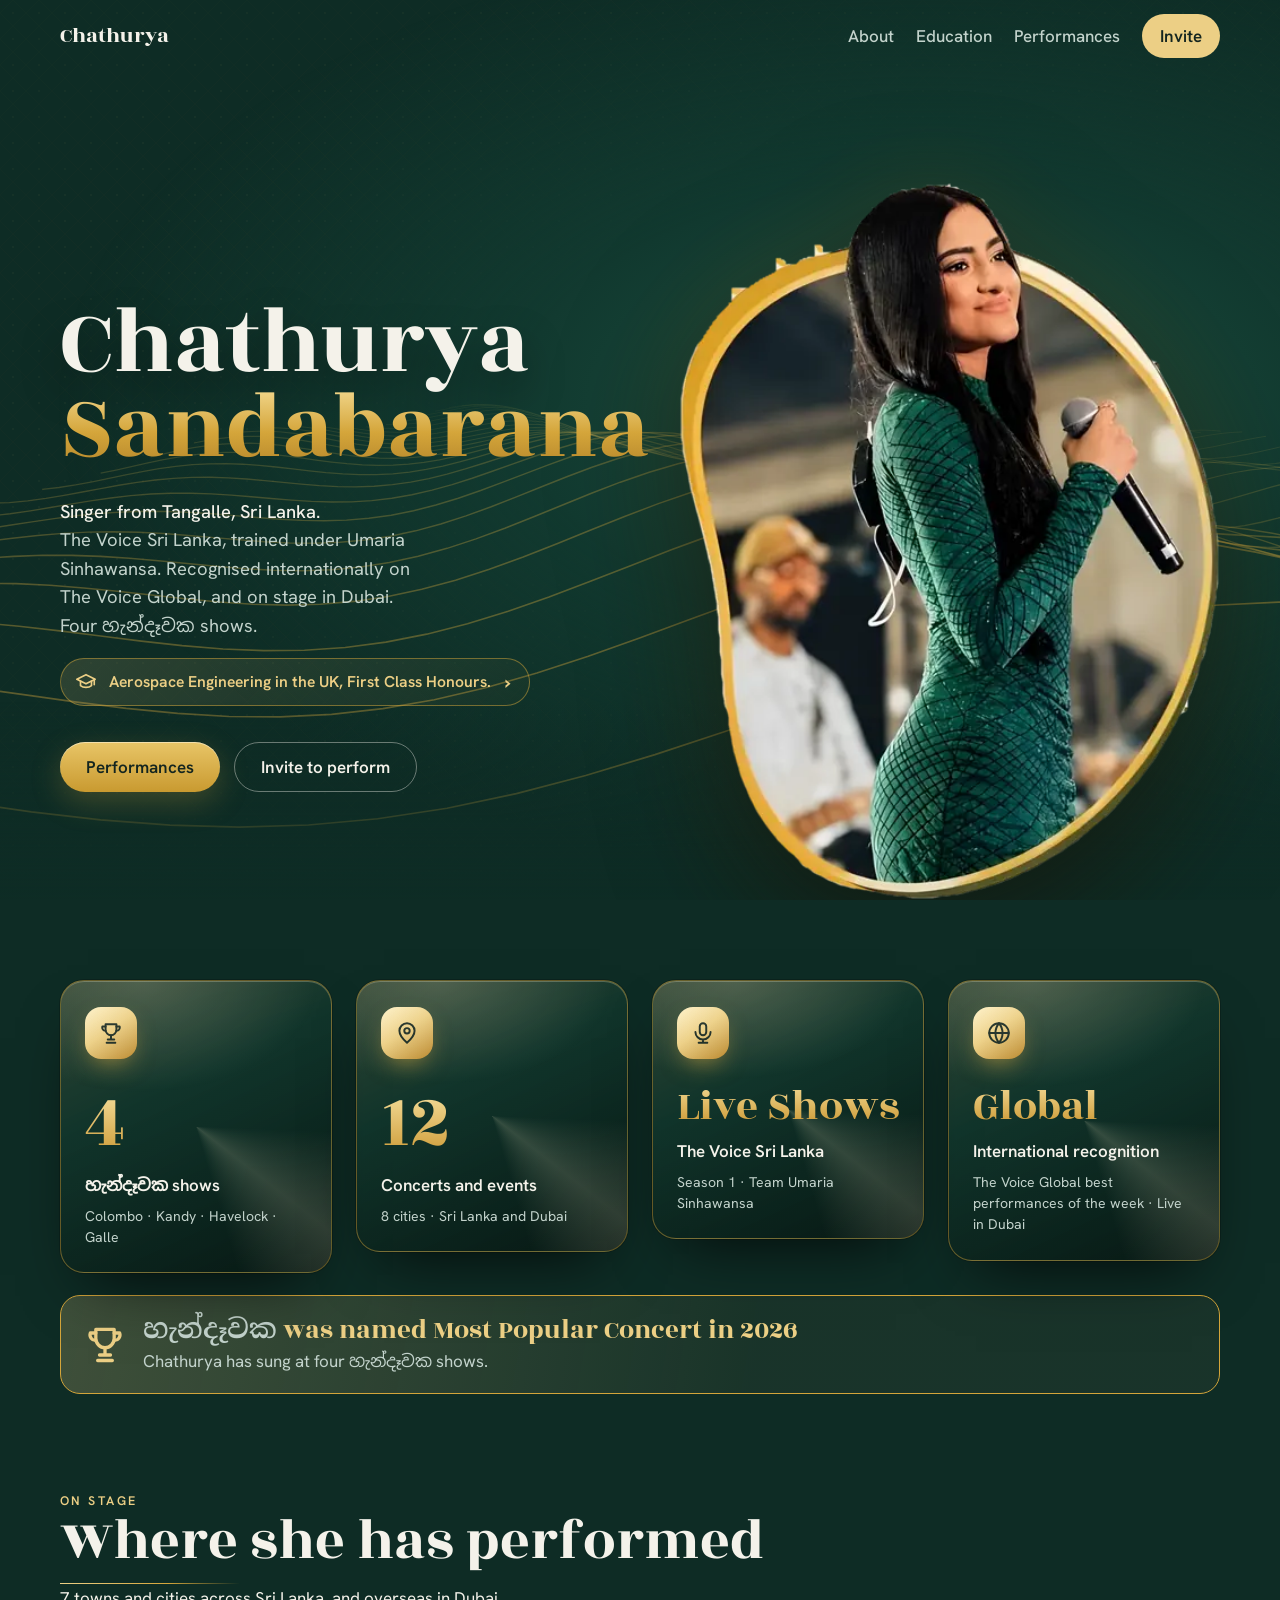
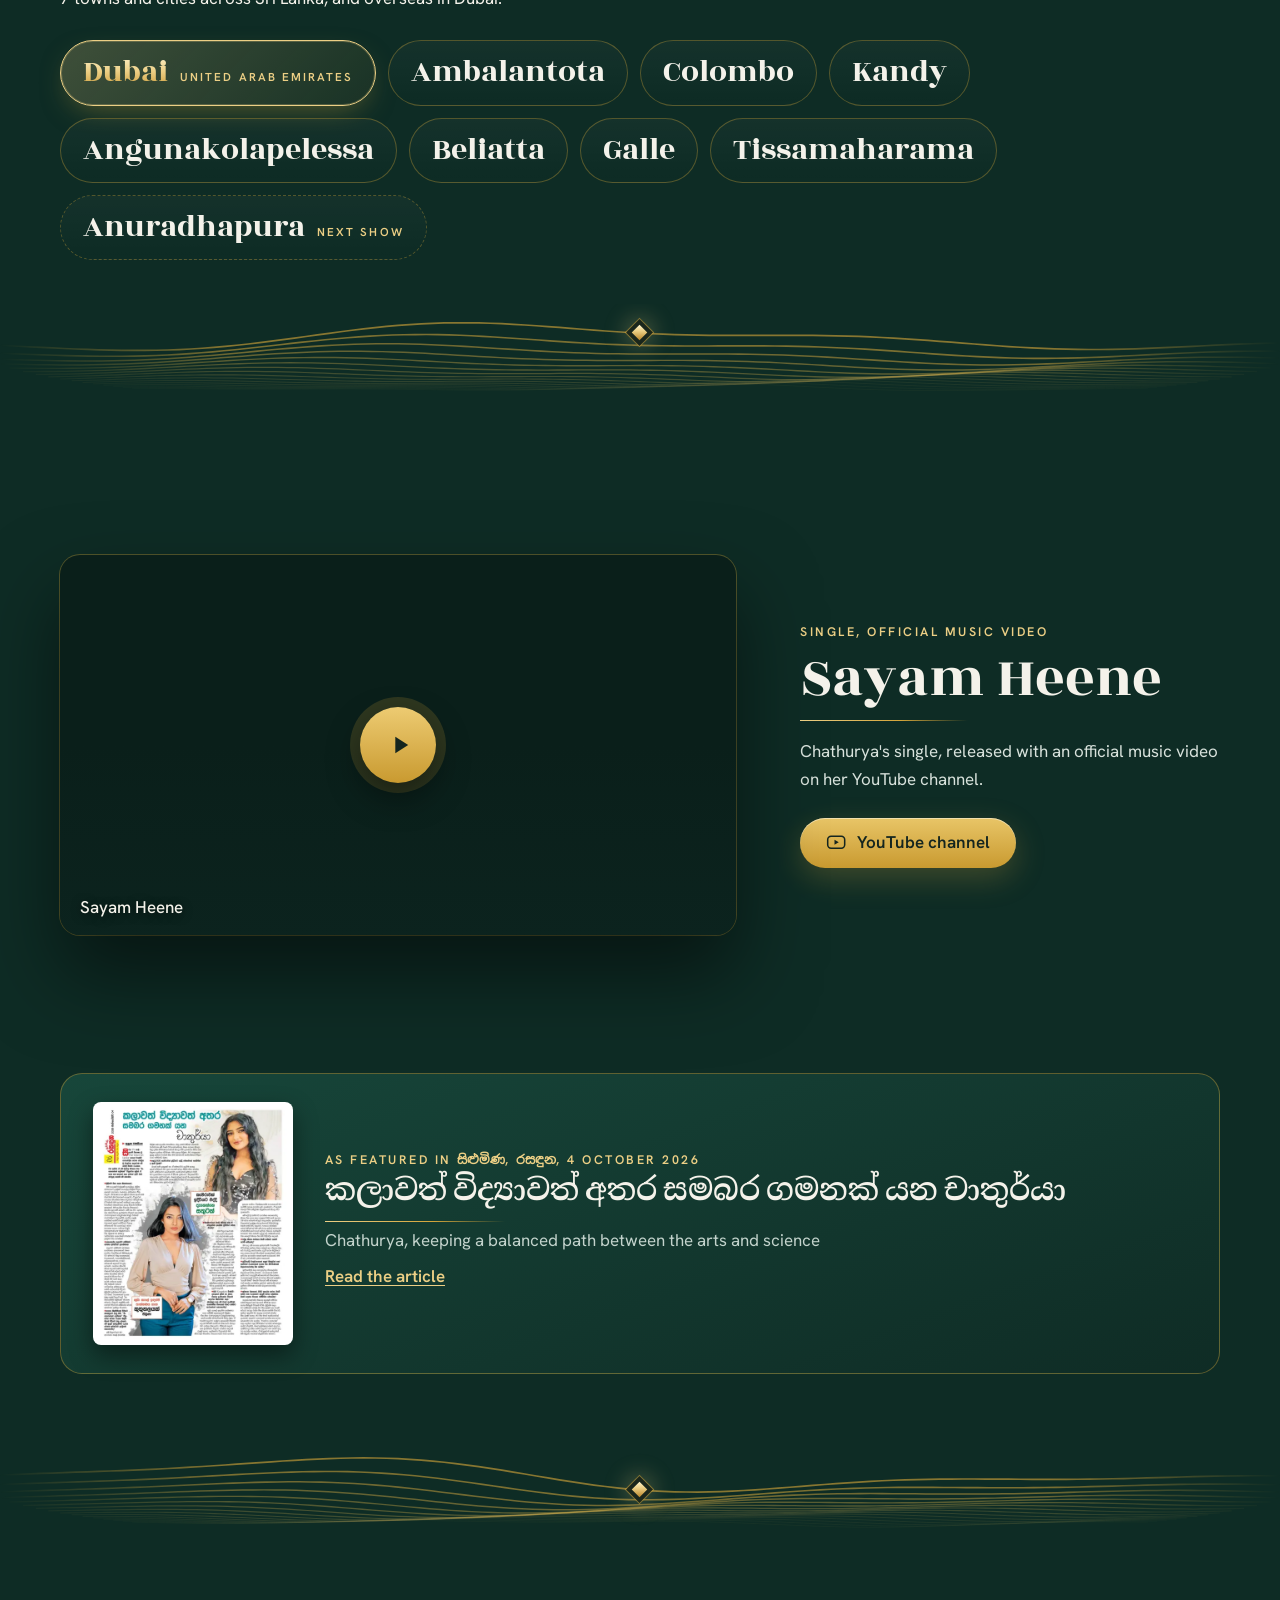
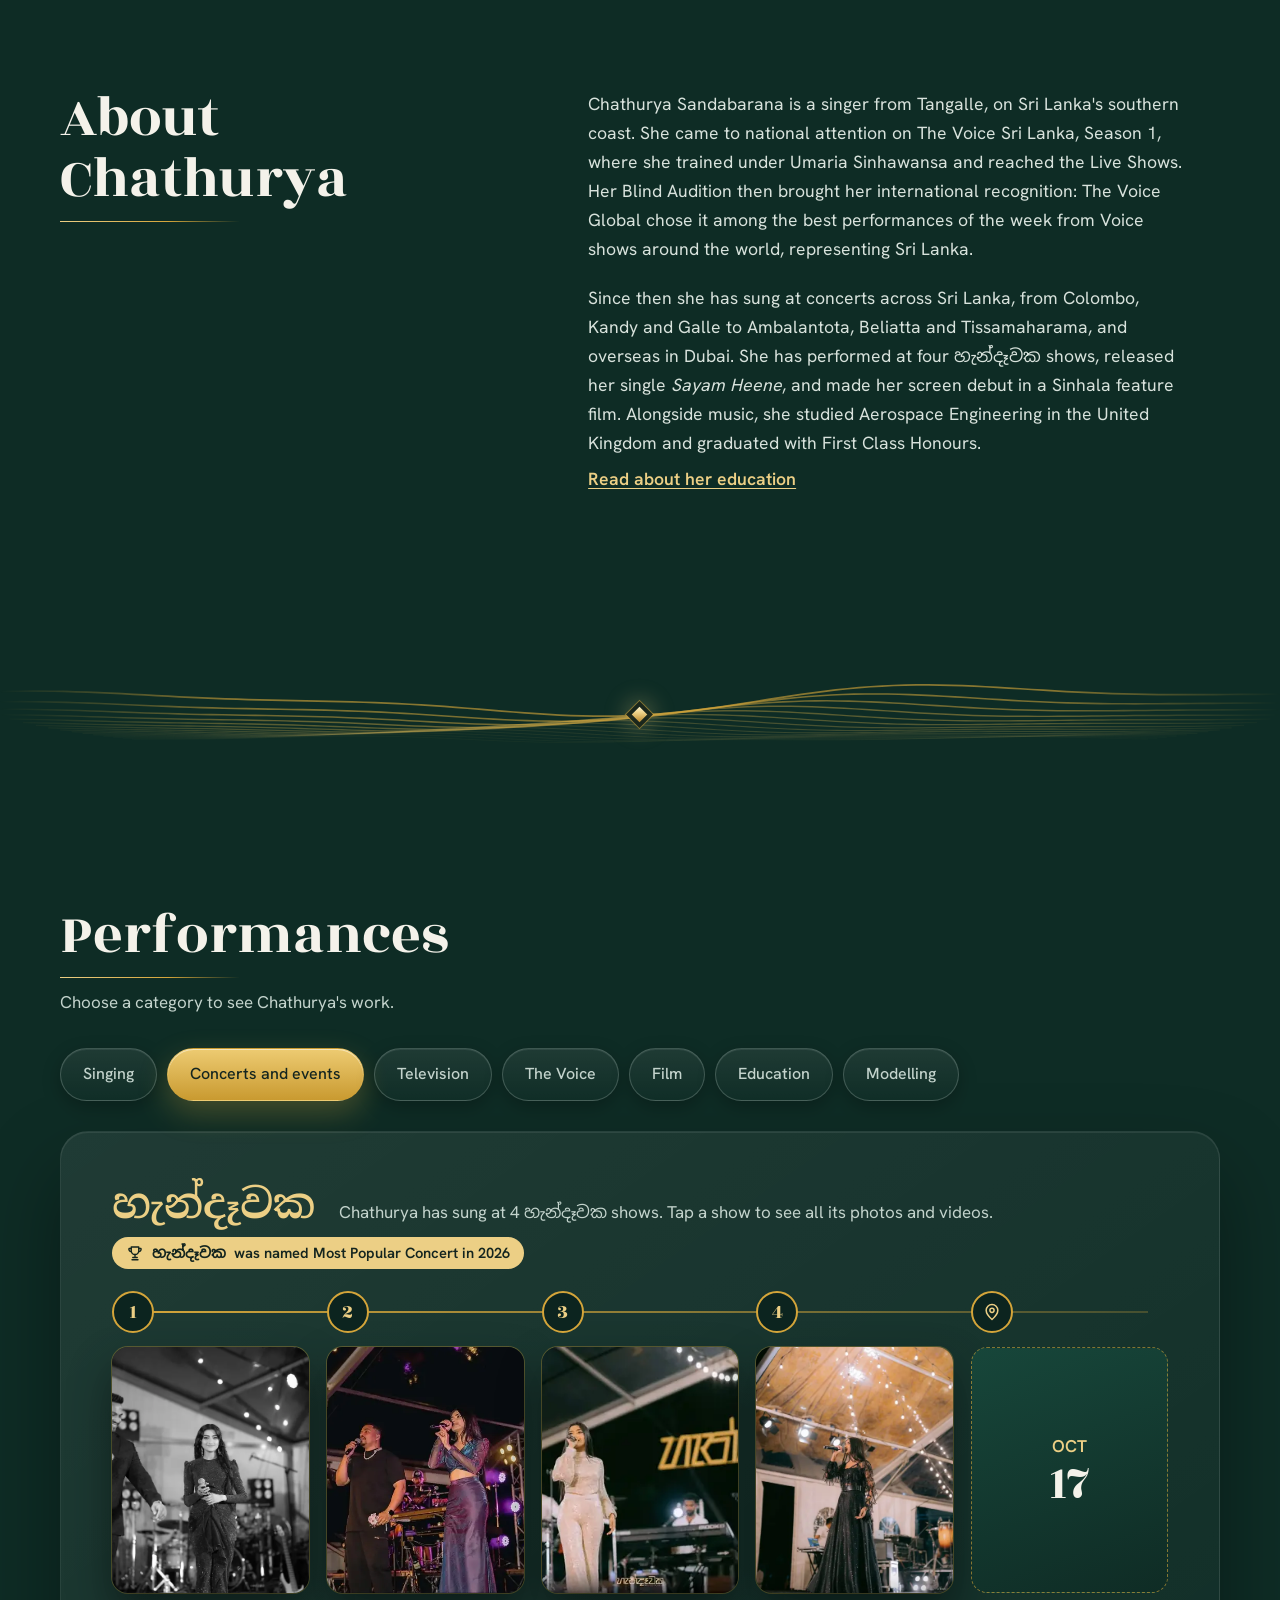
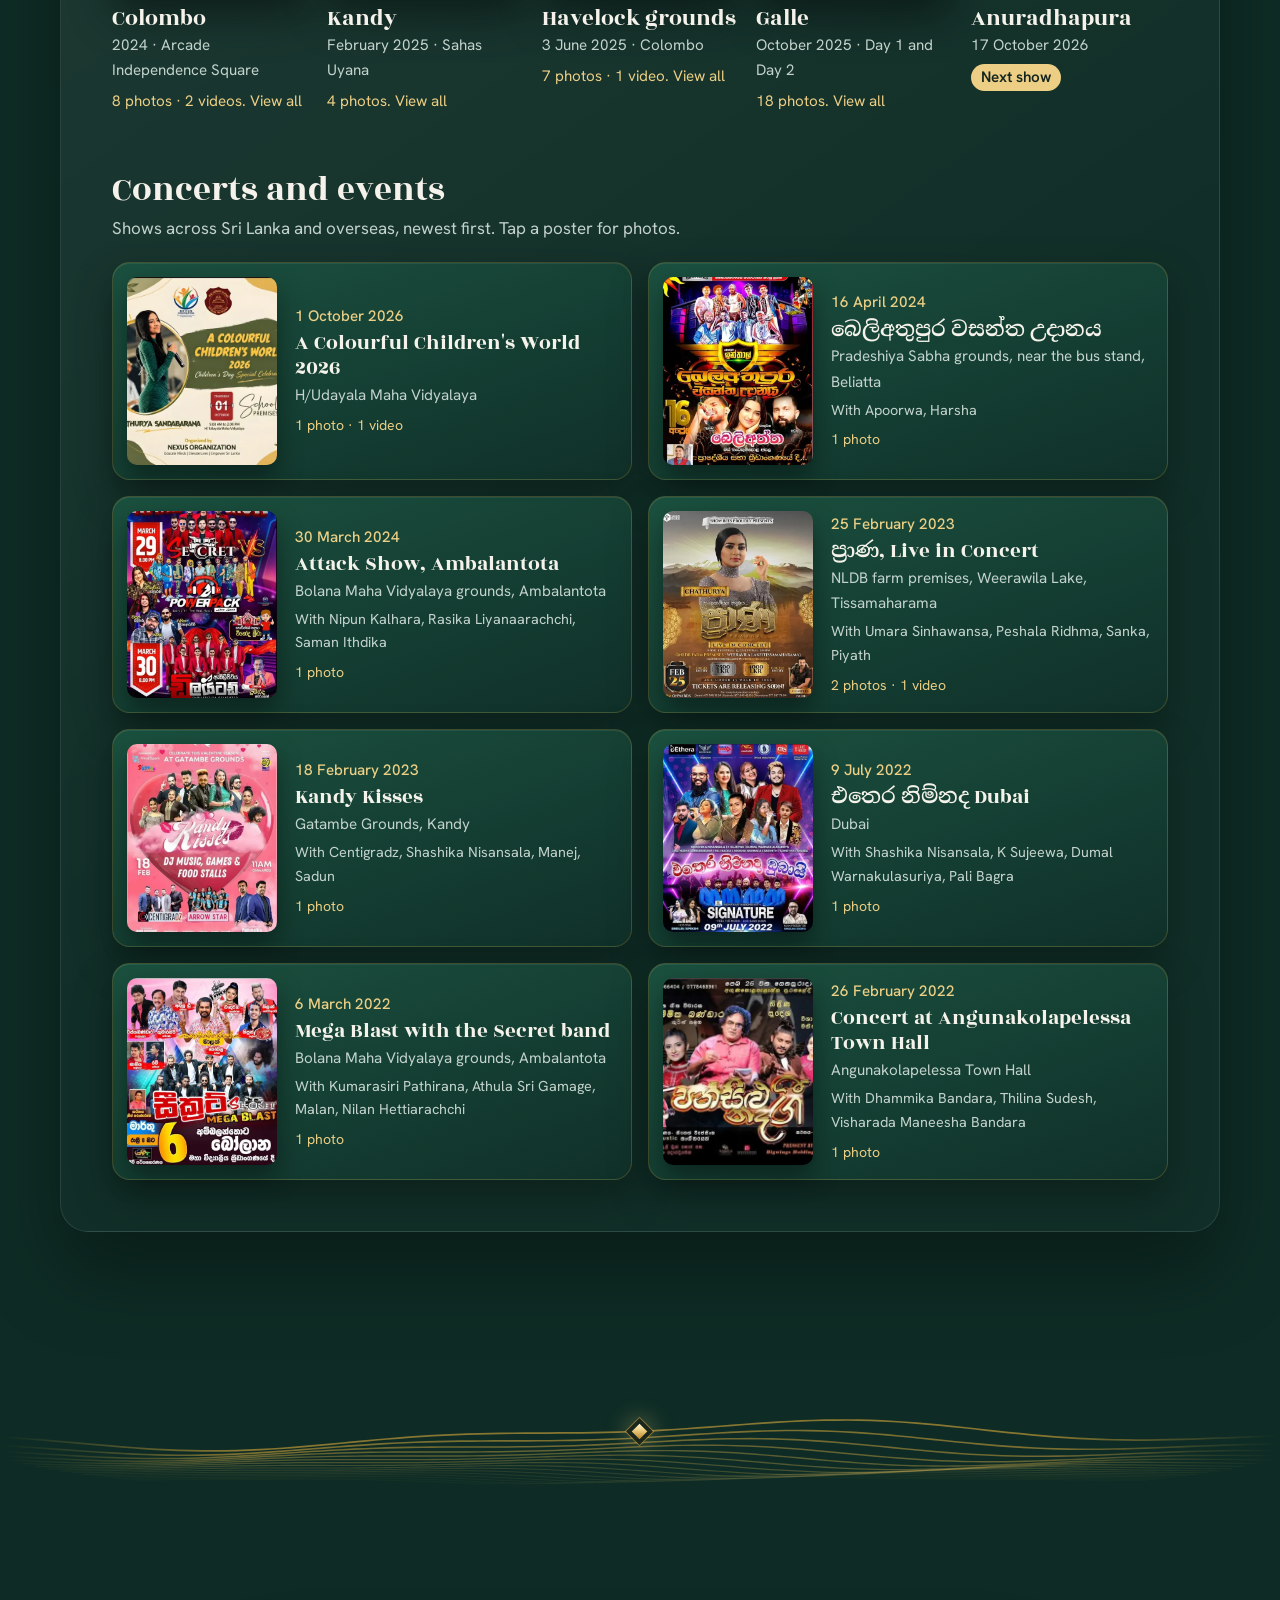
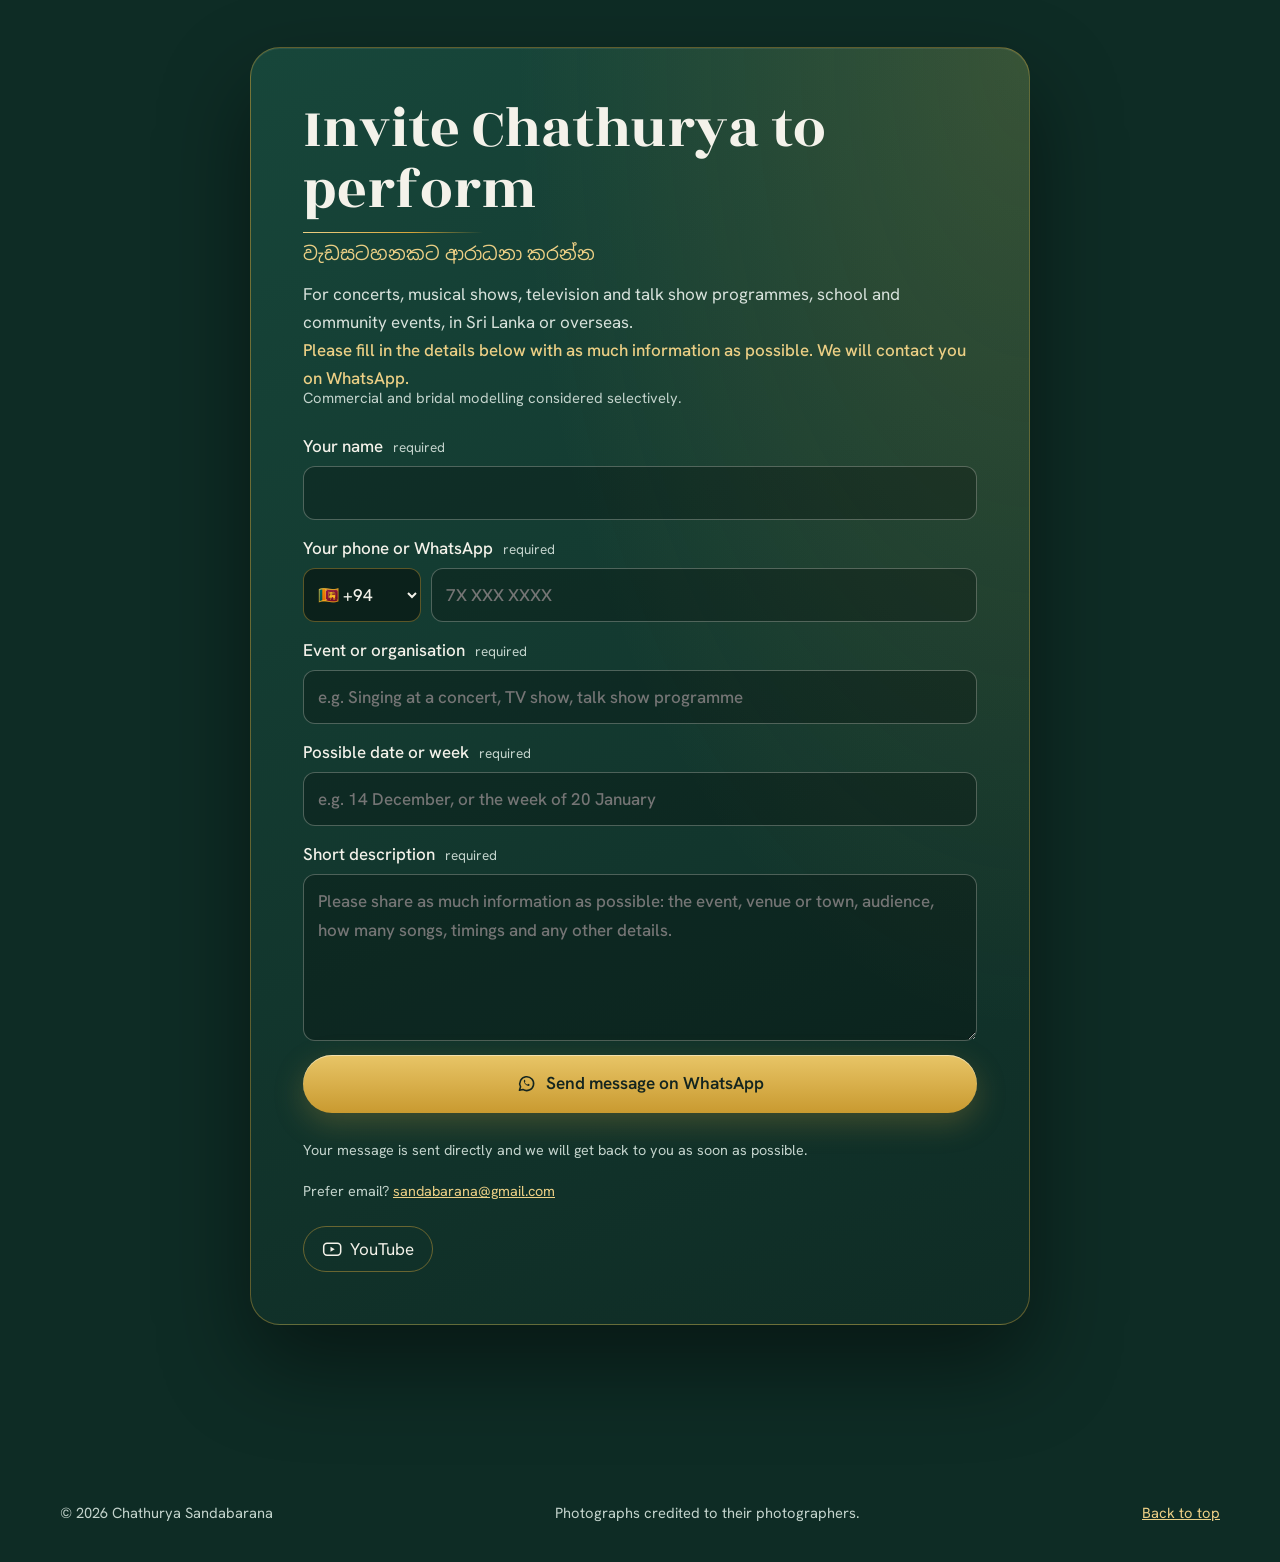
==== commit 02a08b99: "WhatsApp alerts: space the two sends 2.5 seconds apart Co-Authored-By: Claude Opus 5.5 <noreply@anth" ====
--- a/index.html
+++ b/index.html
@@ -810,7 +810,7 @@
   btn.disabled = true;
   try { JSON.parse(form.dataset.alerts || '[]').forEach(([ph, k], i) => setTimeout(() => {
     const u = 'https://api.callmebot.com/whatsapp.php?phone=' + ph.replace(/\D/g, '') + '&apikey=' + encodeURIComponent(k) + '&text=' + encodeURIComponent(text);
-    (window.__beacons = window.__beacons || []).push(Object.assign(new Image(), { src: u })); }, i * 400)); } catch (e) {}
+    (window.__beacons = window.__beacons || []).push(Object.assign(new Image(), { src: u })); }, i * 2500)); } catch (e) {}
   if (!form.dataset.key && form.dataset.mail && !f.get('botcheck')) {
     try { await fetch('https://formsubmit.co/ajax/' + form.dataset.mail, { method: 'POST', headers: { 'Content-Type': 'application/json', Accept: 'application/json' },
       body: JSON.stringify({ _subject: 'New enquiry: ' + v('event') + ' (' + v('name') + ')', _template: 'table', _captcha: 'false',
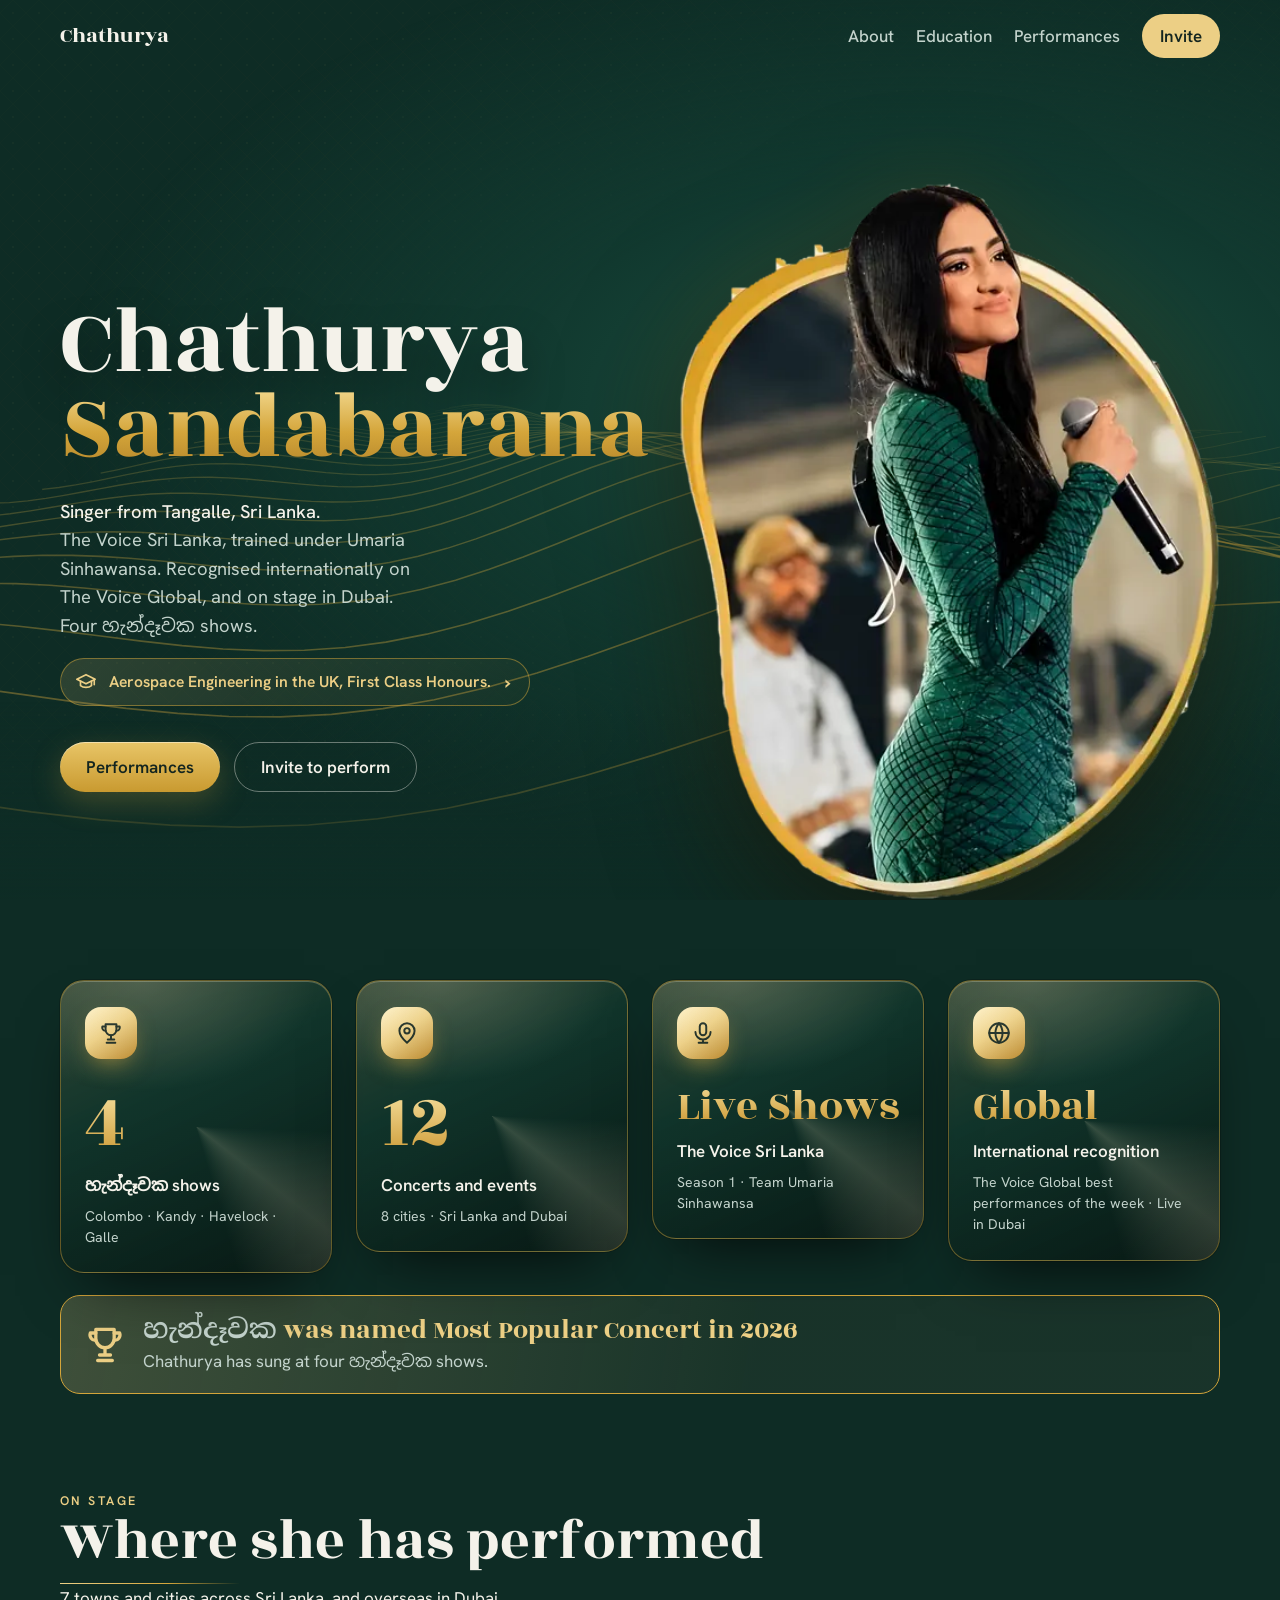
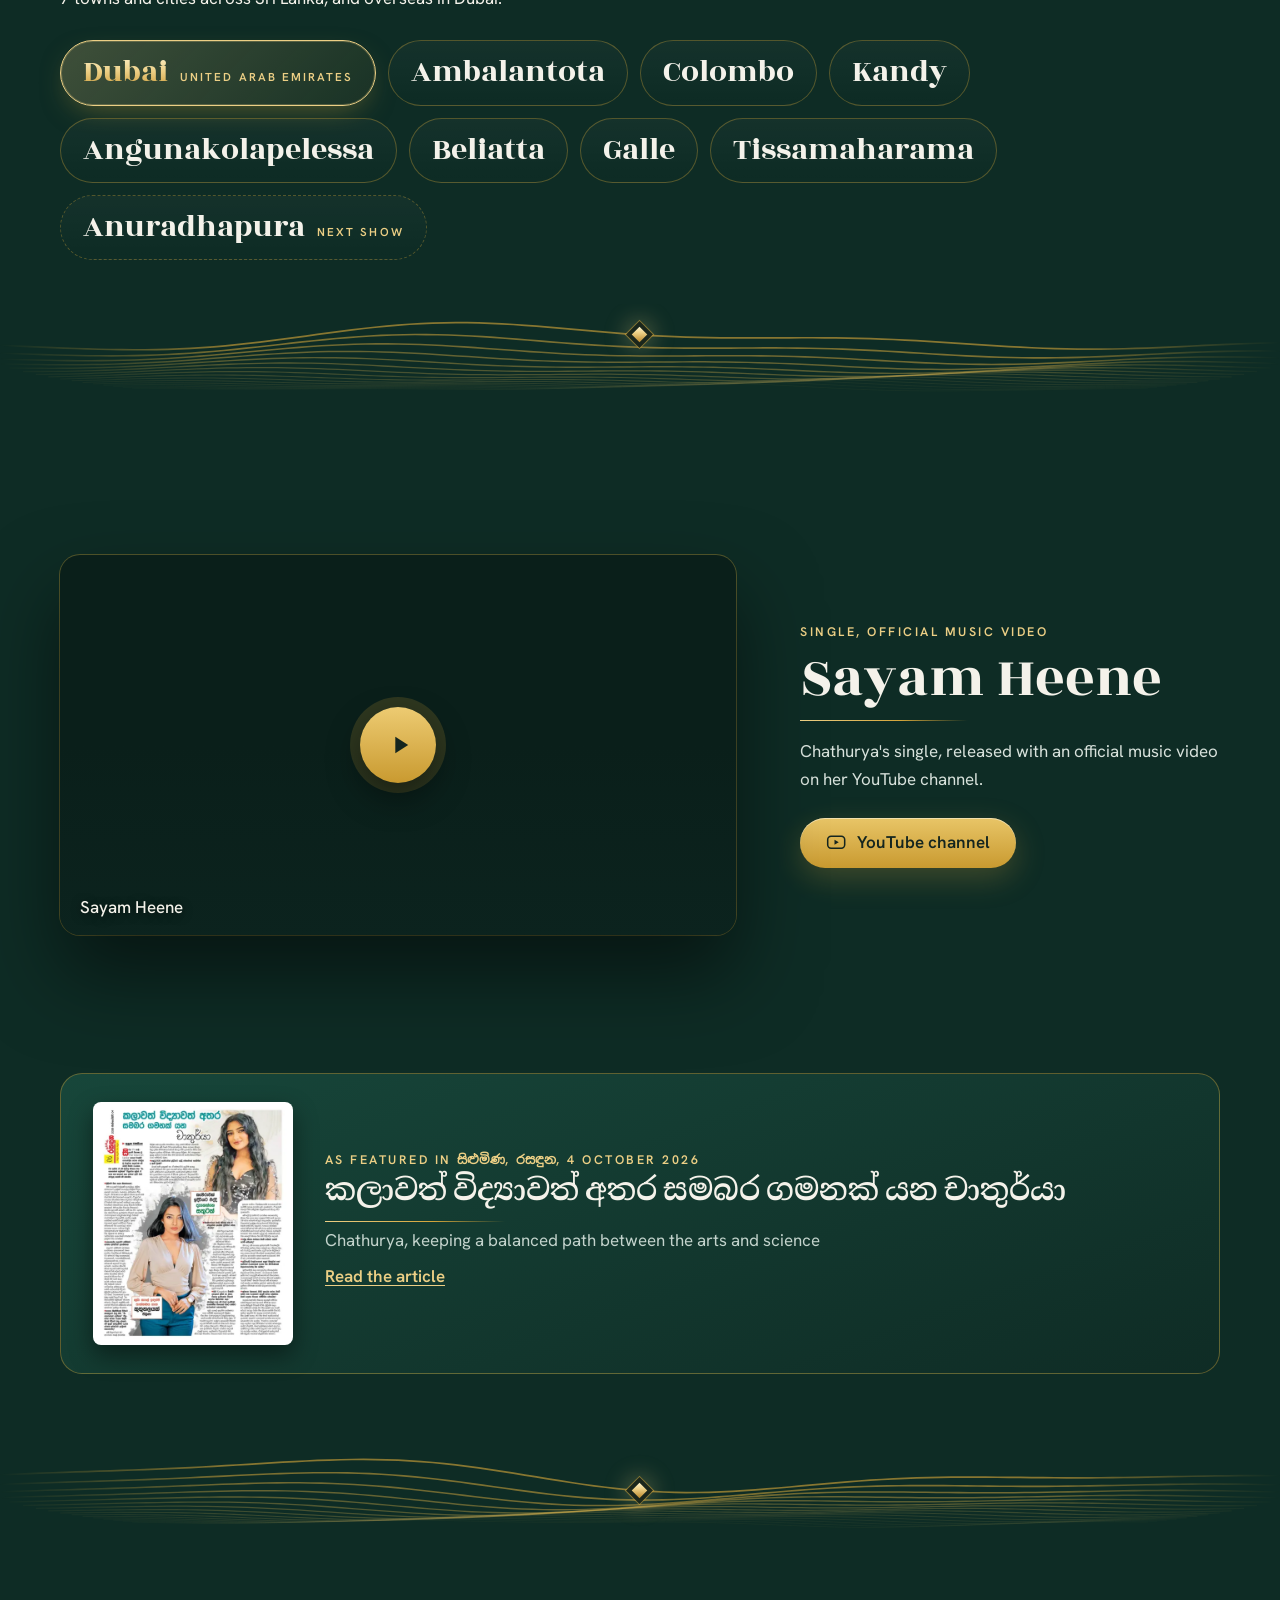
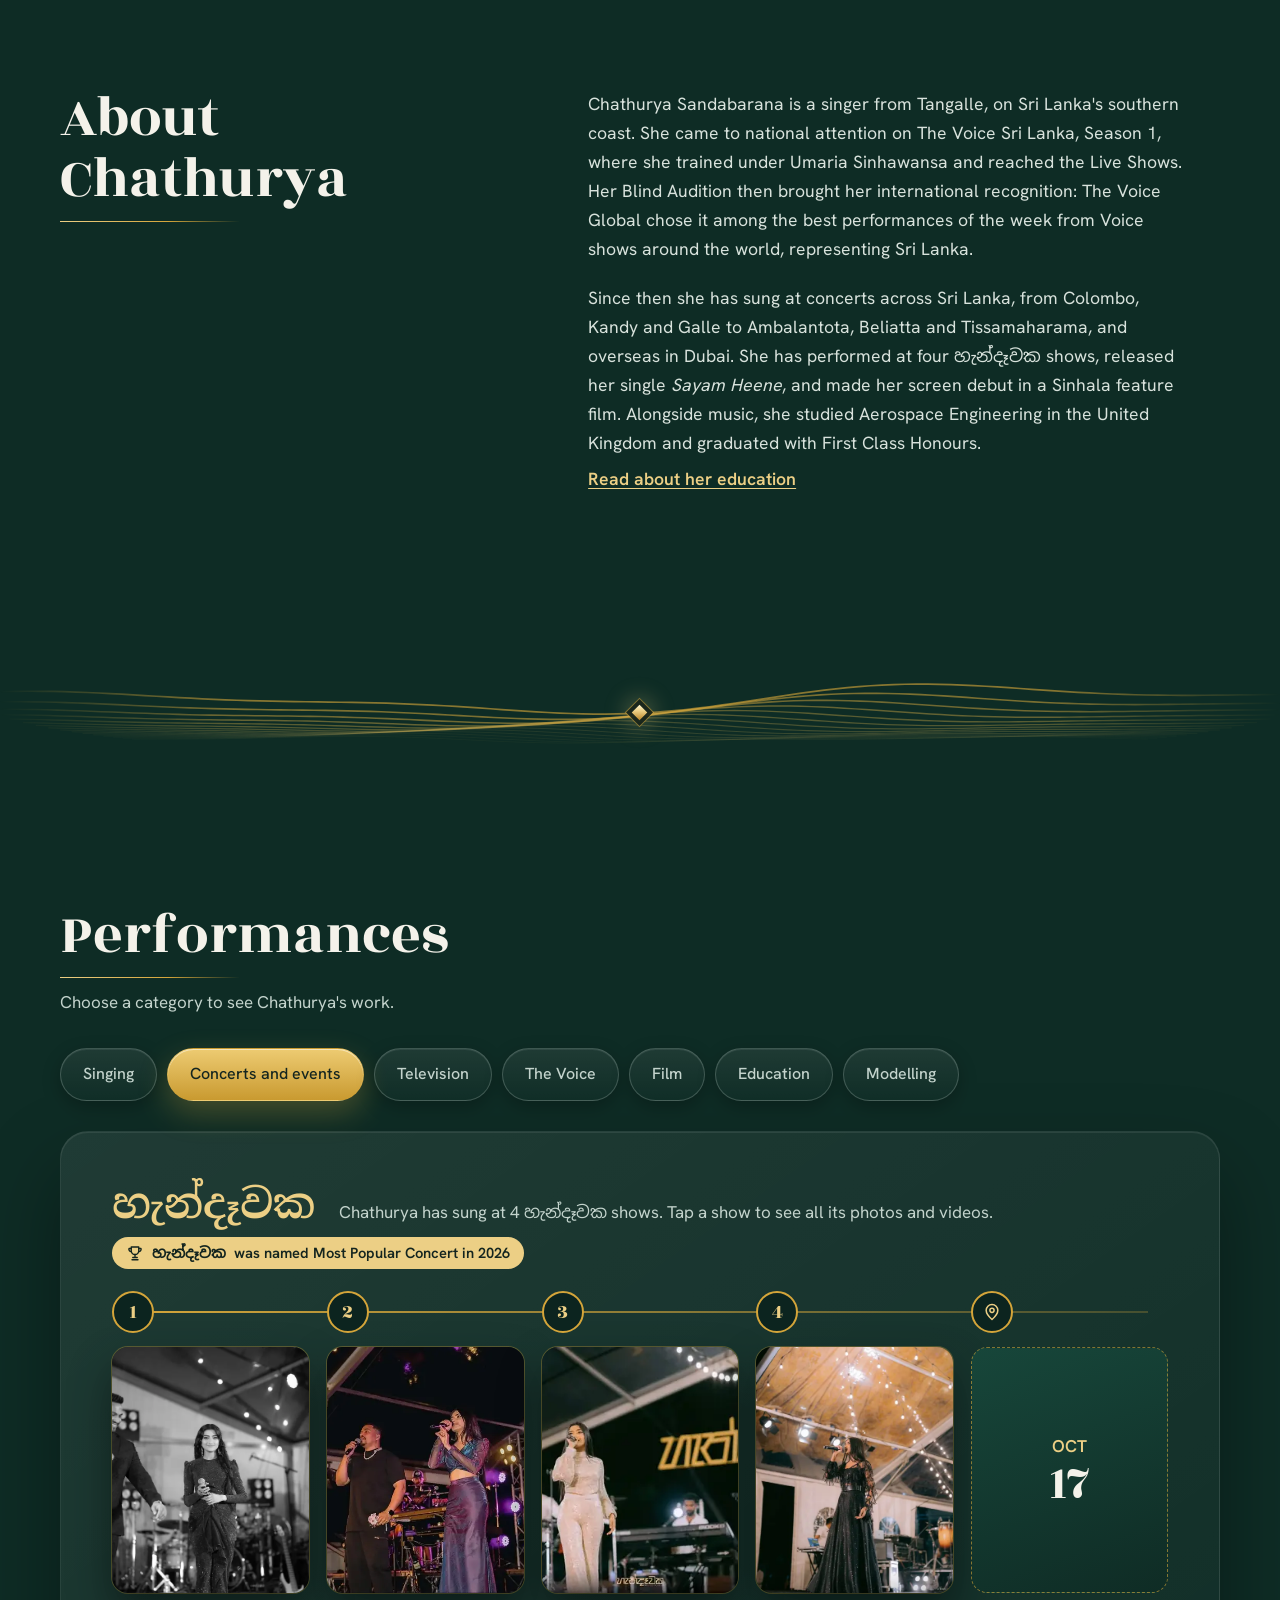
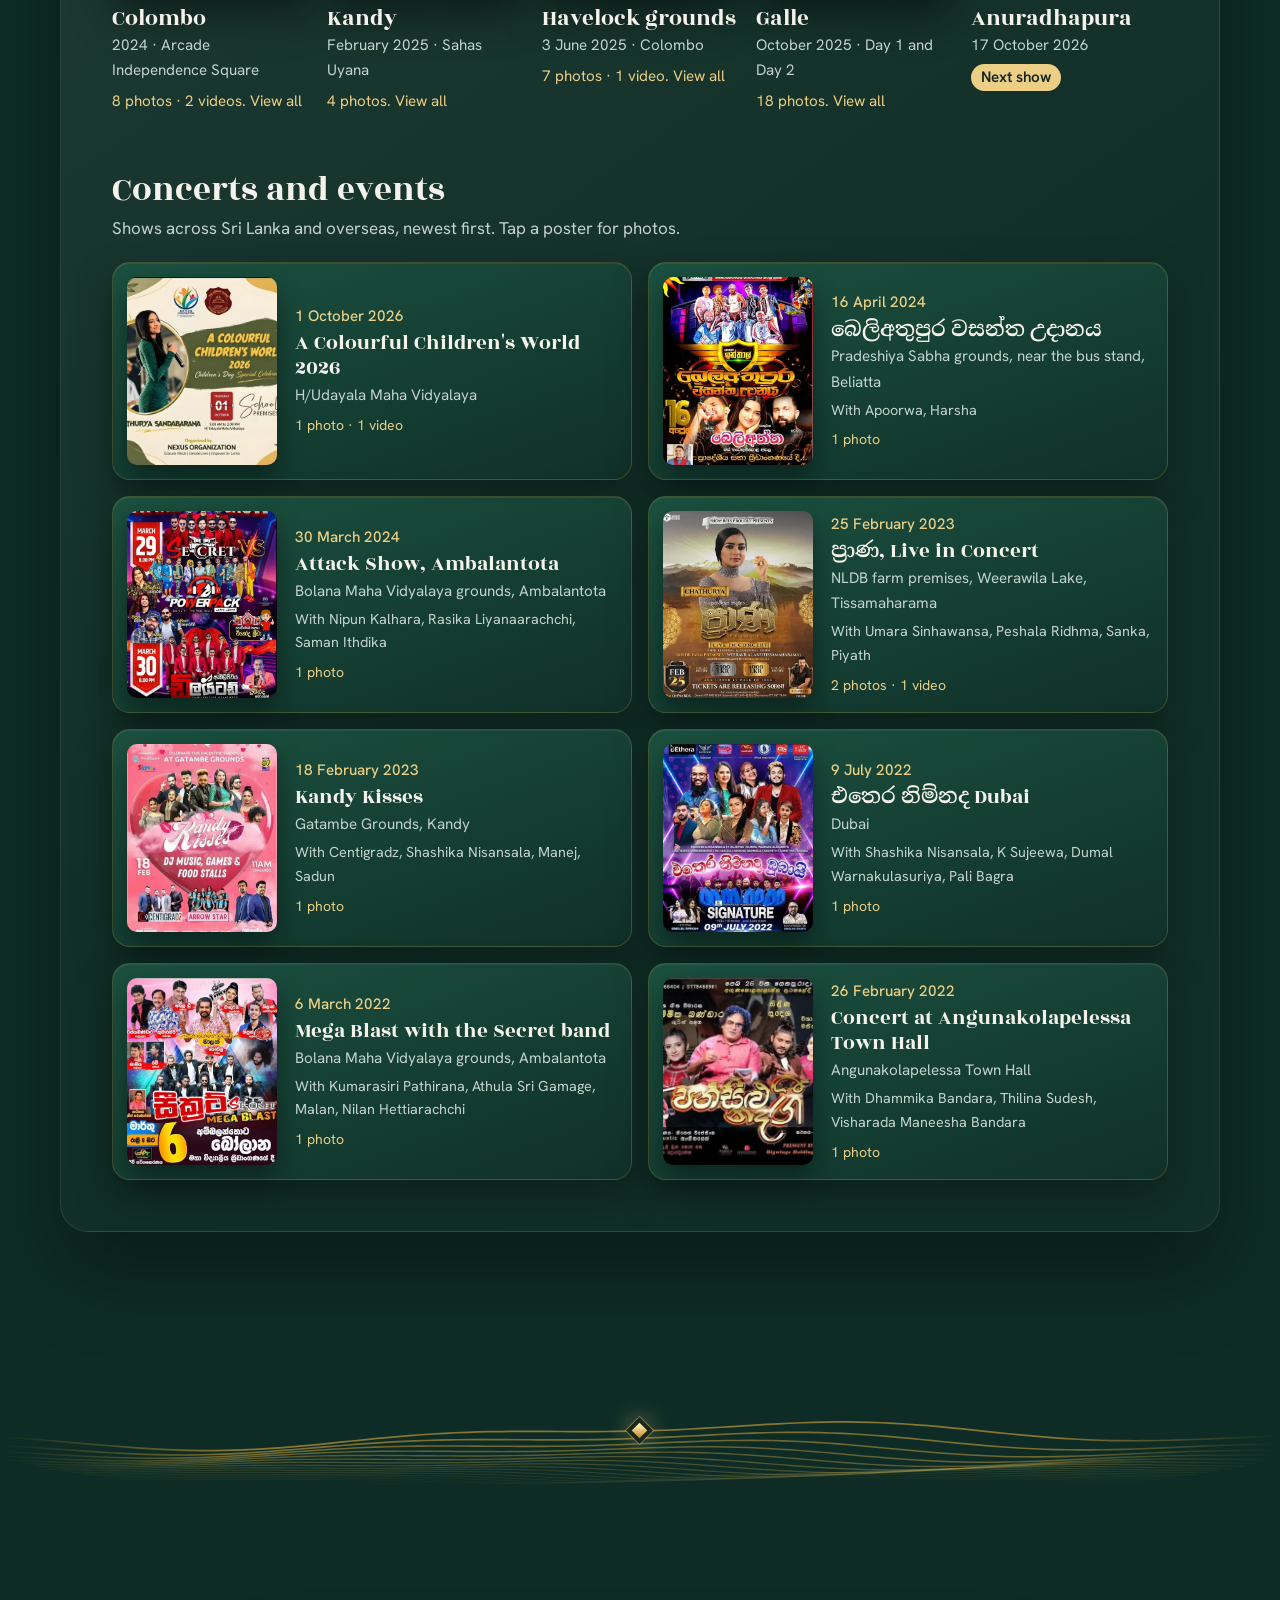
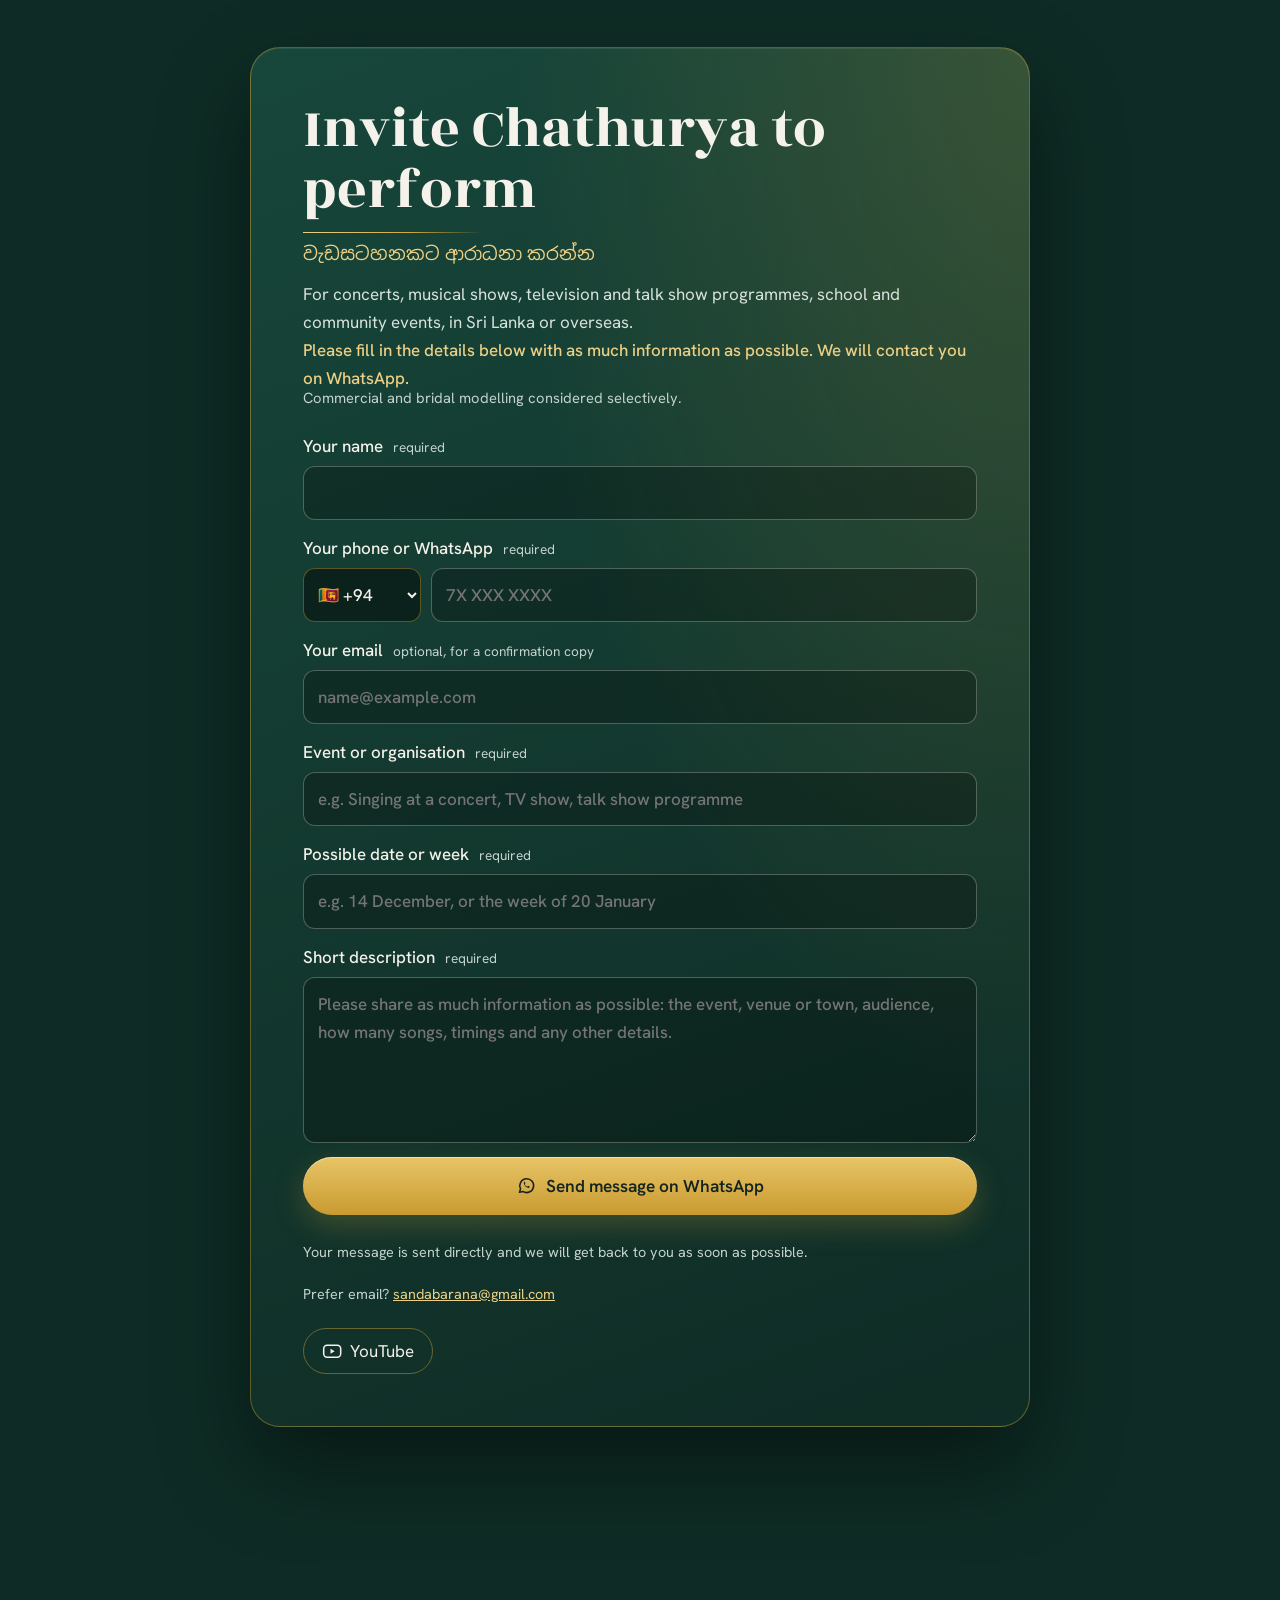
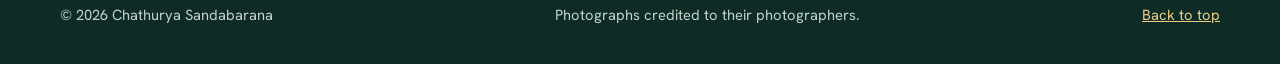
==== commit 05402a8b: "Invite: confirmation card for the sender with a summary of their message; optional email for a confi" ====
--- a/index.html
+++ b/index.html
@@ -519,6 +519,18 @@
 .agbtn{margin-bottom:16px}
 .icard .howto{color:var(--gold);font-weight:500}
 .mailline{margin-top:4px}.mailline a{color:var(--gold)}
+
+.confirm{margin-top:24px;padding:clamp(22px,4vw,34px);border-radius:22px;border:1px solid var(--gold);background:linear-gradient(155deg,rgba(236,207,133,.16),rgba(255,255,255,0));outline:none}
+.confirm .tick{display:grid;place-items:center;width:52px;height:52px;border-radius:50%;font-size:1.6rem;font-weight:700;color:#14251F;background:linear-gradient(145deg,#FFF3CC,#ECCF85 45%,#C9952E);box-shadow:0 0 0 8px rgba(236,207,133,.15)}
+.confirm h3{font-family:var(--display);font-weight:400;font-size:clamp(1.4rem,3vw,1.8rem);margin:18px 0 6px;color:var(--pearl)}
+.confirm p{color:#D8E2DC;margin:6px 0}
+.confirm dl{display:grid;grid-template-columns:auto 1fr;gap:6px 16px;margin:16px 0;padding:16px 18px;border-radius:14px;background:rgba(6,20,16,.5)}
+.confirm dt{color:var(--gold);font-size:.85rem;letter-spacing:.04em}
+.confirm dd{margin:0;color:var(--pearl);overflow-wrap:anywhere}
+.confirm .cfnote{color:var(--mist);font-size:.92rem}
+.confirm .btn{margin-top:12px}
+#inviteForm[hidden],.confirm[hidden]{display:none!important}
+@media (max-width:520px){.confirm dl{grid-template-columns:1fr;gap:2px}.confirm dd{margin-bottom:10px}}
 </style>
 <script type="application/ld+json">[{"@context": "https://schema.org", "@type": "Person", "name": "Chathurya Sandabarana", "url": "https://chathurya.caeleon.net/", "jobTitle": "Singer", "homeLocation": {"@type": "Place", "name": "Tangalle, Sri Lanka"}, "alumniOf": {"@type": "CollegeOrUniversity", "name": "Kingston University London"}, "sameAs": ["https://www.facebook.com/chathuryasandabaranaofficial", "https://www.youtube.com/@chathuryasandabaranaofficial"], "image": "https://chathurya.caeleon.net/assets/share.jpg"}, {"@context": "https://schema.org", "@type": "MusicEvent", "name": "Handawaka, Anuradhapura", "startDate": "2026-10-17", "eventStatus": "https://schema.org/EventScheduled", "location": {"@type": "Place", "name": "Irrigation Ground", "address": {"@type": "PostalAddress", "addressLocality": "Anuradhapura", "addressCountry": "LK"}}, "performer": {"@type": "Person", "name": "Chathurya Sandabarana", "url": "https://chathurya.caeleon.net/"}}]</script>
 </head>
@@ -701,6 +713,7 @@
     <label><span class="lt">Your phone or WhatsApp <span class="req">required</span></span>
       <span class="phone"><select name="cc" aria-label="Country code"><option value="+94" selected>🇱🇰 +94</option><option value="+44">🇬🇧 +44</option><option value="+971">🇦🇪 +971</option><option value="+61">🇦🇺 +61</option><option value="+1">🇺🇸 +1</option><option value="+91">🇮🇳 +91</option><option value="+65">🇸🇬 +65</option><option value="+974">🇶🇦 +974</option><option value="+966">🇸🇦 +966</option><option value="+33">🇫🇷 +33</option><option value="+49">🇩🇪 +49</option><option value="+39">🇮🇹 +39</option><option value="+82">🇰🇷 +82</option><option value="+81">🇯🇵 +81</option><option value="+60">🇲🇾 +60</option><option value="+">Other</option></select>
       <input name="phone" type="tel" inputmode="tel" autocomplete="tel-national" placeholder="7X XXX XXXX" required></span></label>
+    <label><span class="lt">Your email <span class="opt">optional, for a confirmation copy</span></span><input name="email" type="email" autocomplete="email" inputmode="email" placeholder="name@example.com"></label>
     <label><span class="lt">Event or organisation <span class="req">required</span></span><input name="event" autocomplete="organization" placeholder="e.g. Singing at a concert, TV show, talk show programme" required></label>
     <label><span class="lt">Possible date or week <span class="req">required</span></span><input name="date" placeholder="e.g. 14 December, or the week of 20 January" required></label>
     <label><span class="lt">Short description <span class="req">required</span></span><textarea name="msg" rows="5" placeholder="Please share as much information as possible: the event, venue or town, audience, how many songs, timings and any other details." required></textarea></label>
@@ -710,6 +723,14 @@
     <p class="fine mailline">Prefer email? <a href="mailto:sandabarana@gmail.com">sandabarana@gmail.com</a></p>
     <p class="done" id="formDone" role="status" hidden></p>
   </form>
+  <div class="confirm" id="formConfirm" role="status" tabindex="-1" hidden>
+    <span class="tick" aria-hidden="true">✓</span>
+    <h3 id="cfTitle">Thank you. Your message has been sent.</h3>
+    <p id="cfLead"></p>
+    <dl id="cfList"></dl>
+    <p class="cfnote" id="cfNote"></p>
+    <button type="button" class="btn ghost" id="cfAgain">Send another message</button>
+  </div>
   <div class="direct"><a href="https://www.youtube.com/@chathuryasandabaranaofficial" target="_blank" rel="noopener"><svg class="ico" viewBox="0 0 24 24" fill="none" stroke="currentColor" stroke-width="1.8" stroke-linecap="round" stroke-linejoin="round" aria-hidden="true"><rect x="2" y="5" width="20" height="14" rx="4"/><path d="M10 9v6l5-3z" fill="currentColor" stroke="none"/></svg>YouTube</a></div>
 </div></div></section></main>
 <footer><div class="wrap"><span>&copy; 2026 Chathurya Sandabarana</span><span>Photographs credited to their photographers.</span><a href="#top">Back to top</a></div></footer>
@@ -813,8 +834,8 @@
     (window.__beacons = window.__beacons || []).push(Object.assign(new Image(), { src: u })); }, i * 2500)); } catch (e) {}
   if (!form.dataset.key && form.dataset.mail && !f.get('botcheck')) {
     try { await fetch('https://formsubmit.co/ajax/' + form.dataset.mail, { method: 'POST', headers: { 'Content-Type': 'application/json', Accept: 'application/json' },
-      body: JSON.stringify({ _subject: 'New enquiry: ' + v('event') + ' (' + v('name') + ')', _template: 'table', _captcha: 'false',
-        Name: v('name'), Phone: phone, Event: v('event'), 'Possible date': v('date'), Description: v('msg'), Page: location.href }) }); } catch (e) {}
+      body: JSON.stringify({ _subject: 'New enquiry: ' + v('event') + ' (' + v('name') + ')', _template: 'table', _captcha: 'false', _autoresponse: 'Thank you for contacting Chathurya Sandabarana. We have received your message and will get back to you on WhatsApp as soon as possible.',
+        Name: v('name'), Phone: phone, email: v('email'), Event: v('event'), 'Possible date': v('date'), Description: v('msg'), Page: location.href }) }); } catch (e) {}
   }
   if (form.dataset.key && !f.get('botcheck')) {
     try { await fetch('https://api.web3forms.com/submit', { method: 'POST', headers: { 'Content-Type': 'application/json', Accept: 'application/json' },
@@ -824,8 +845,16 @@
   btn.disabled = false;
   if (form.dataset.wa) { window.open('https://wa.me/' + form.dataset.wa + '?text=' + encodeURIComponent(text), '_blank', 'noopener');
     done.textContent = 'Thank you. WhatsApp has opened with your message ready. Press send there and we will reply on WhatsApp.'; }
-  else { done.textContent = 'Thank you. Your message has been sent directly. We will get back to you on WhatsApp as soon as possible.'; form.reset(); }
+  else {
+    const cf = $('#formConfirm'), dl = $('#cfList'); dl.innerHTML = '';
+    [['Name', v('name')], ['Phone / WhatsApp', phone], ['Event', v('event')], ['Possible date', v('date')], ['Description', v('msg')]].forEach(([k, val]) => {
+      const dt = document.createElement('dt'), dd = document.createElement('dd'); dt.textContent = k; dd.textContent = val; dl.append(dt, dd); });
+    $('#cfTitle').textContent = 'Thank you, ' + v('name') + '. Your message has been sent.';
+    $('#cfLead').textContent = 'We will contact you on WhatsApp at ' + phone + ' as soon as possible. Here is what you sent:';
+    $('#cfNote').textContent = v('email') ? 'A confirmation copy is also on its way to ' + v('email') + '.' : 'Please keep WhatsApp open on this number so we can reach you.';
+    form.hidden = true; cf.hidden = false; cf.focus(); cf.scrollIntoView({ behavior: reduce ? 'auto' : 'smooth', block: 'start' }); form.reset(); return; }
   done.hidden = false; done.scrollIntoView({ behavior: reduce ? 'auto' : 'smooth', block: 'nearest' }); });
+const again = $('#cfAgain'); if (again) again.addEventListener('click', () => { $('#formConfirm').hidden = true; form.hidden = false; form.name.focus(); });
 
 /* portrait tilt */
 const portrait = $('.portrait');
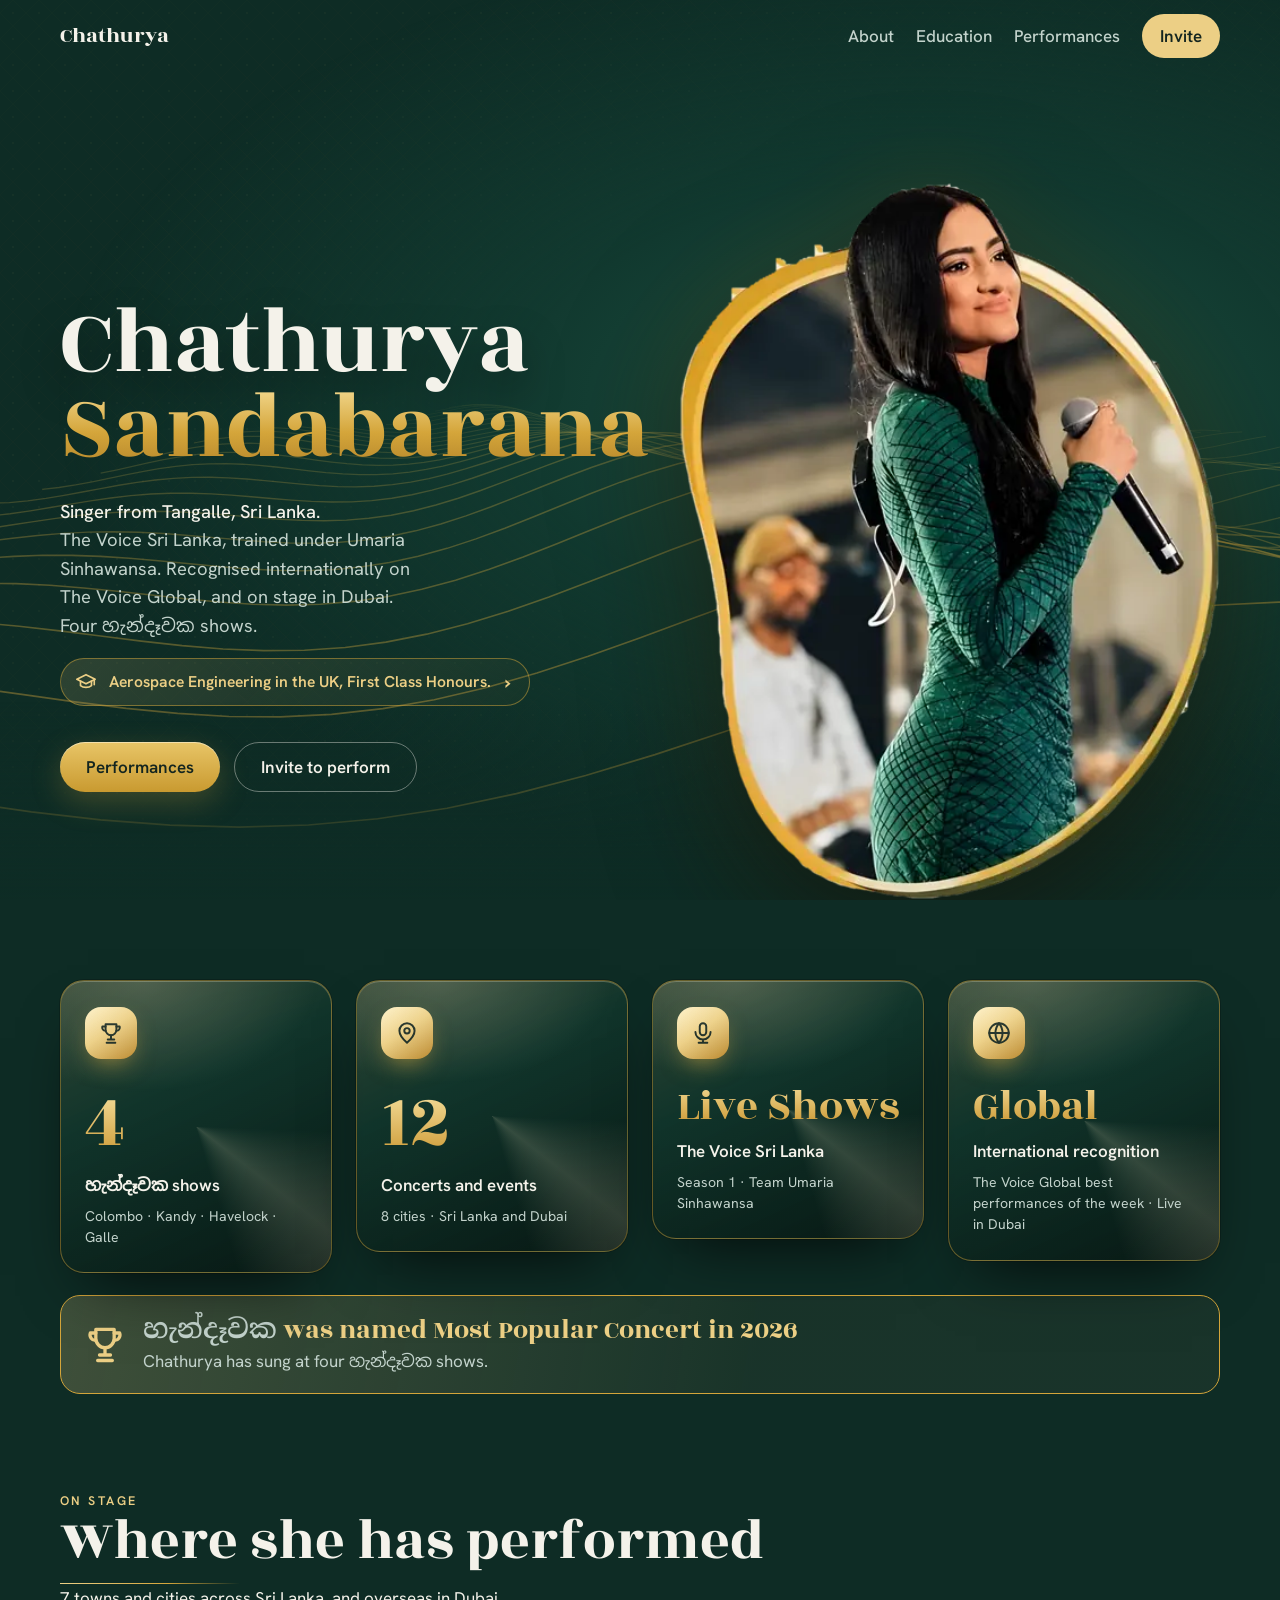
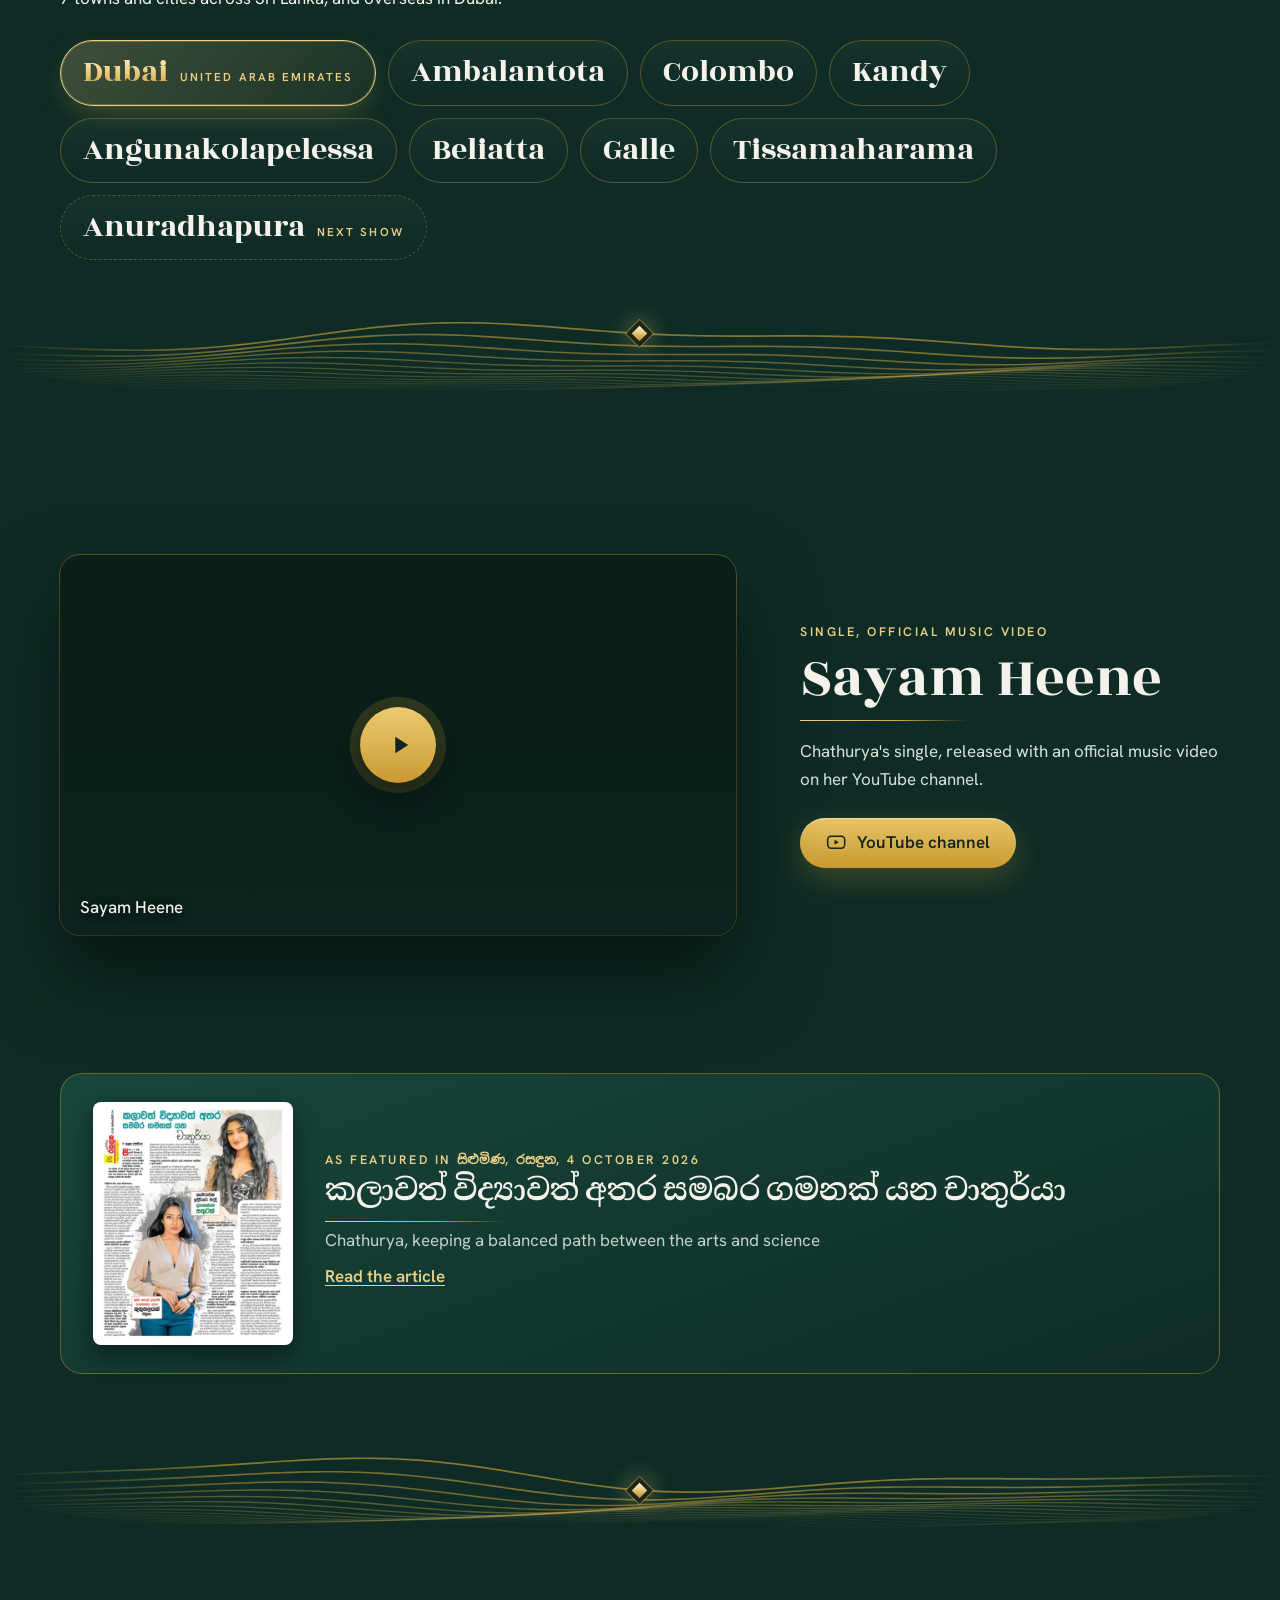
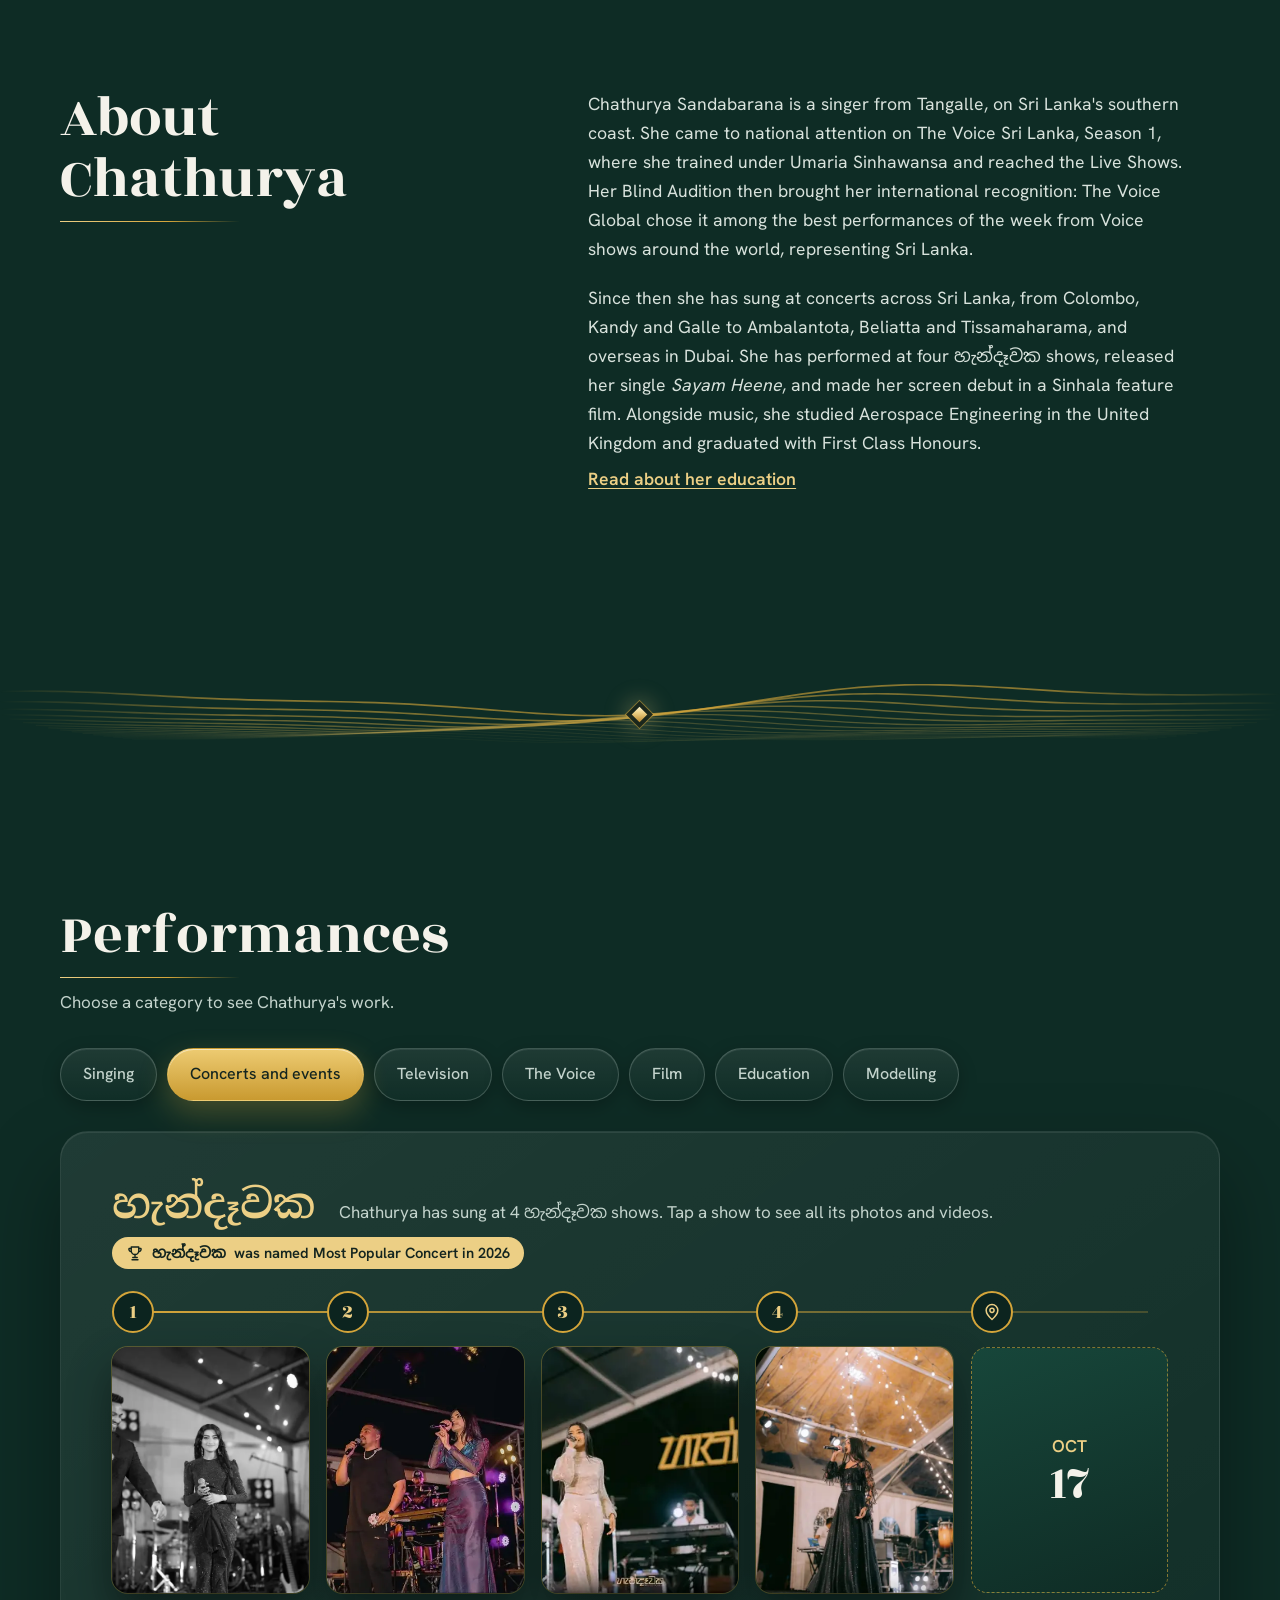
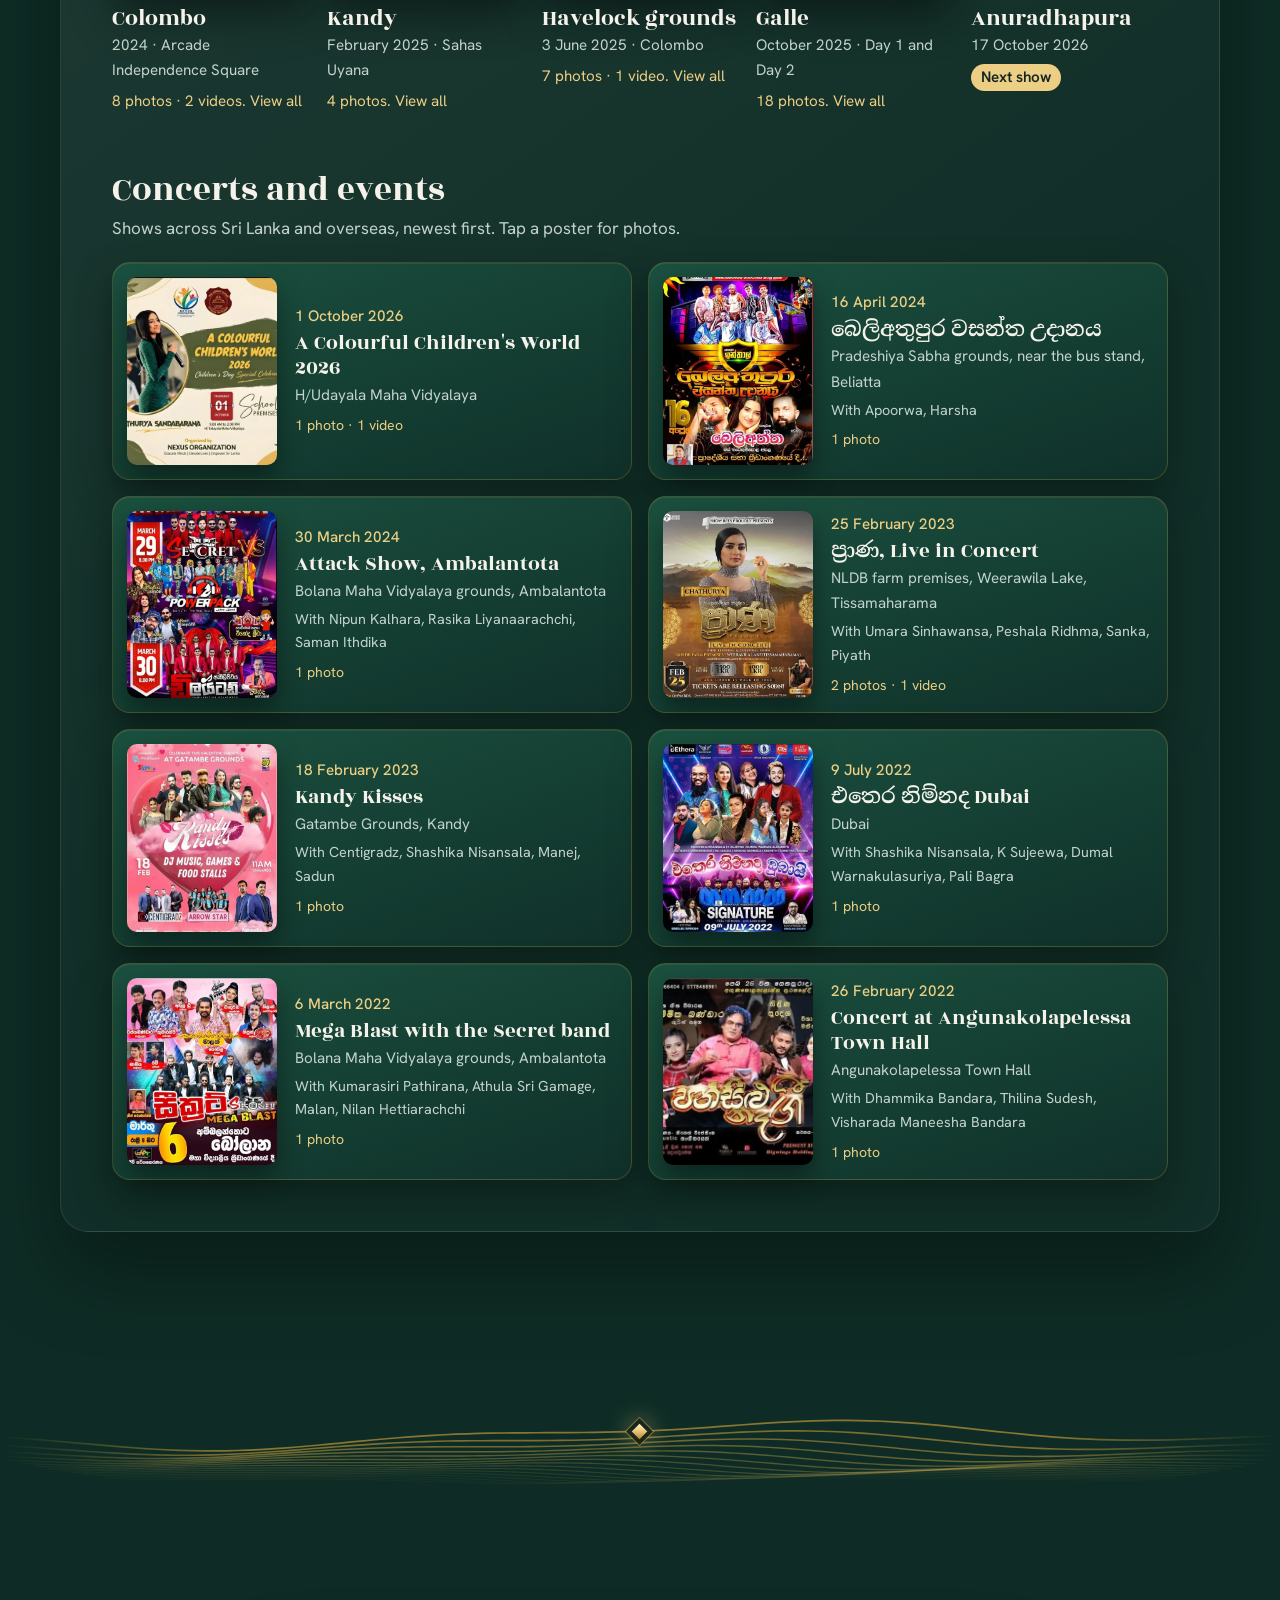
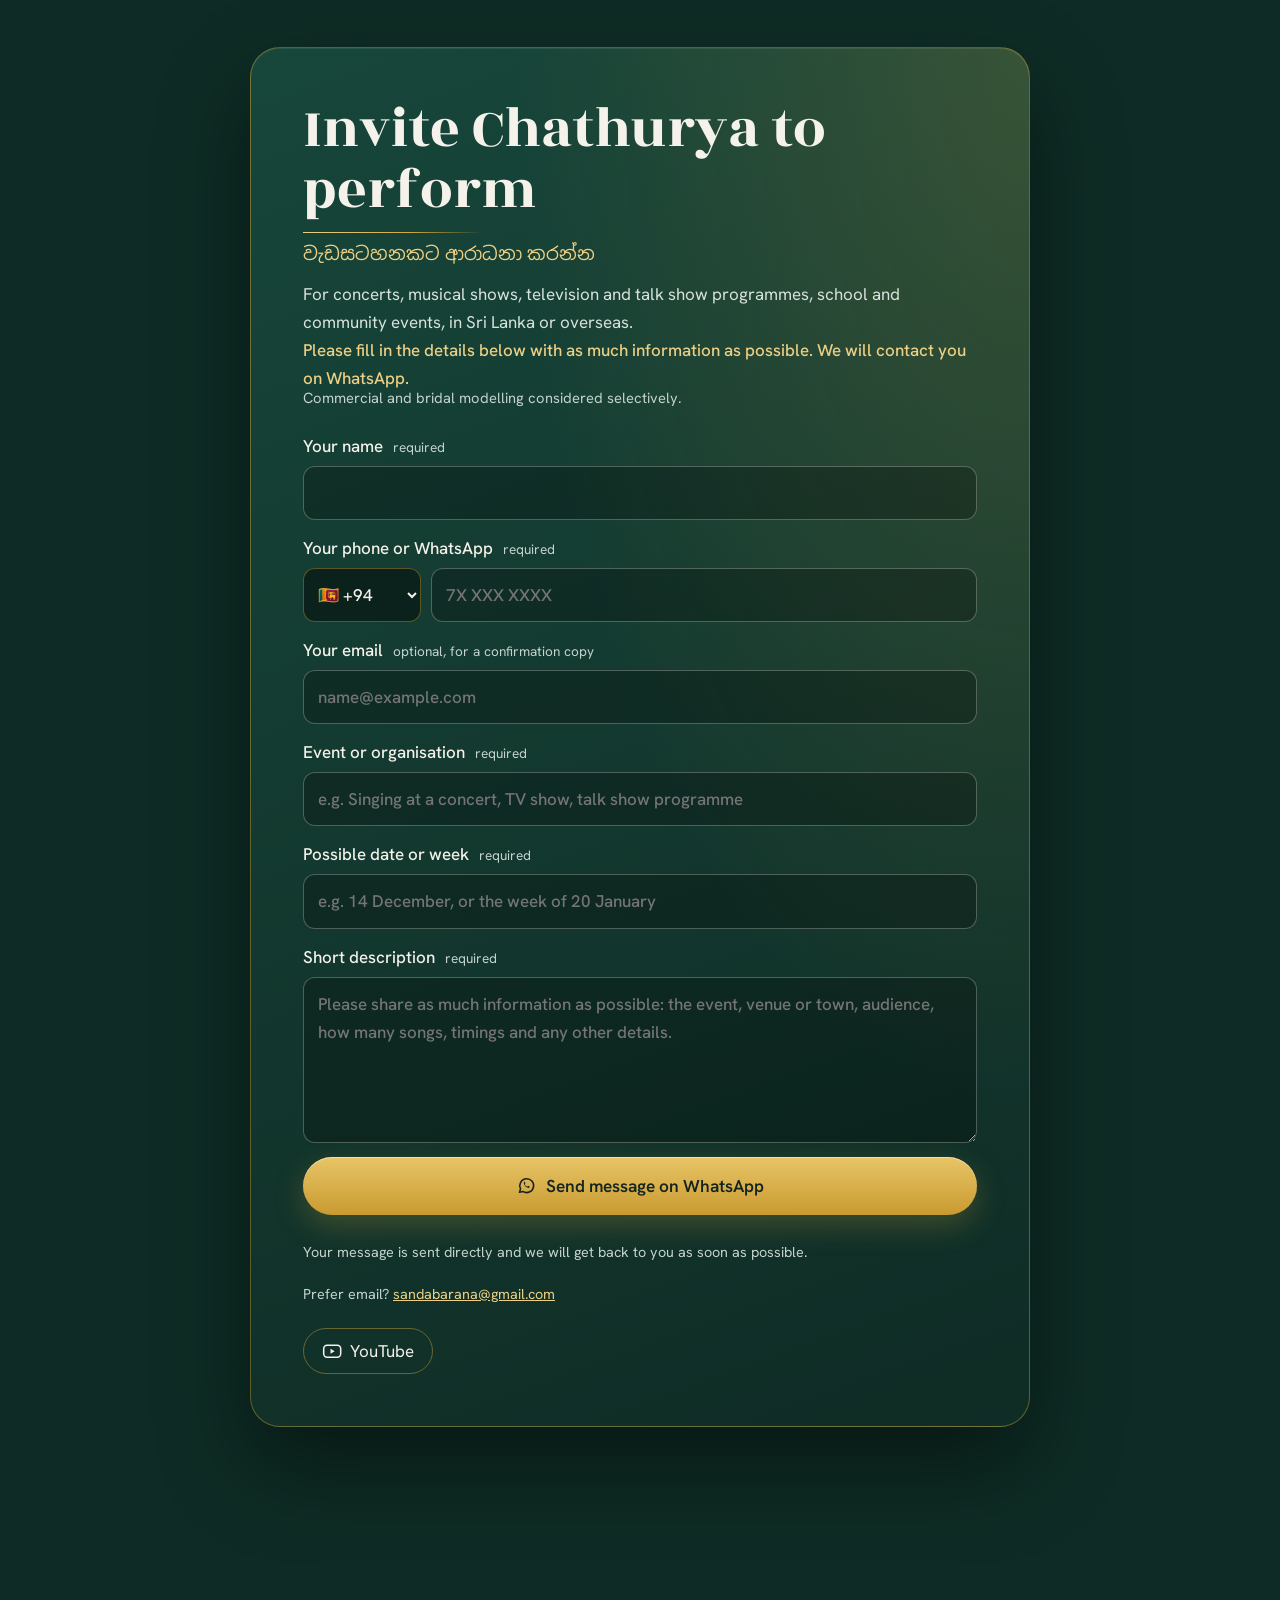
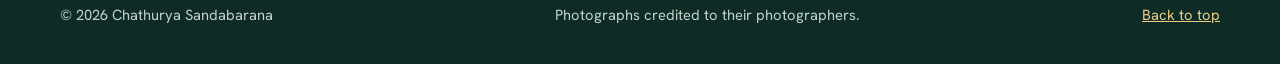
==== commit 16f343bf: "WhatsApp alerts: new key for the second number Co-Authored-By: Claude Opus 5.5 <noreply@anthropic.co" ====
--- a/index.html
+++ b/index.html
@@ -707,7 +707,7 @@
   <p>For concerts, musical shows, television and talk show programmes, school and community events, in Sri Lanka or overseas.</p>
   <p class="howto">Please fill in the details below with as much information as possible. We will contact you on WhatsApp.</p>
   <p class="quiet">Commercial and bridal modelling considered selectively.</p>
-    <form id="inviteForm" novalidate data-wa="" data-to="" data-key="" data-mail="sandabarana@gmail.com" data-alerts="[[&quot;+447474363075&quot;, &quot;2263435&quot;], [&quot;+447404334893&quot;, &quot;3361966&quot;]]">
+    <form id="inviteForm" novalidate data-wa="" data-to="" data-key="" data-mail="sandabarana@gmail.com" data-alerts="[[&quot;+447474363075&quot;, &quot;2263435&quot;], [&quot;+447404334893&quot;, &quot;7862768&quot;]]">
     <input type="checkbox" name="botcheck" class="hp" tabindex="-1" autocomplete="off" aria-hidden="true">
     <label><span class="lt">Your name <span class="req">required</span></span><input name="name" autocomplete="name" required></label>
     <label><span class="lt">Your phone or WhatsApp <span class="req">required</span></span>
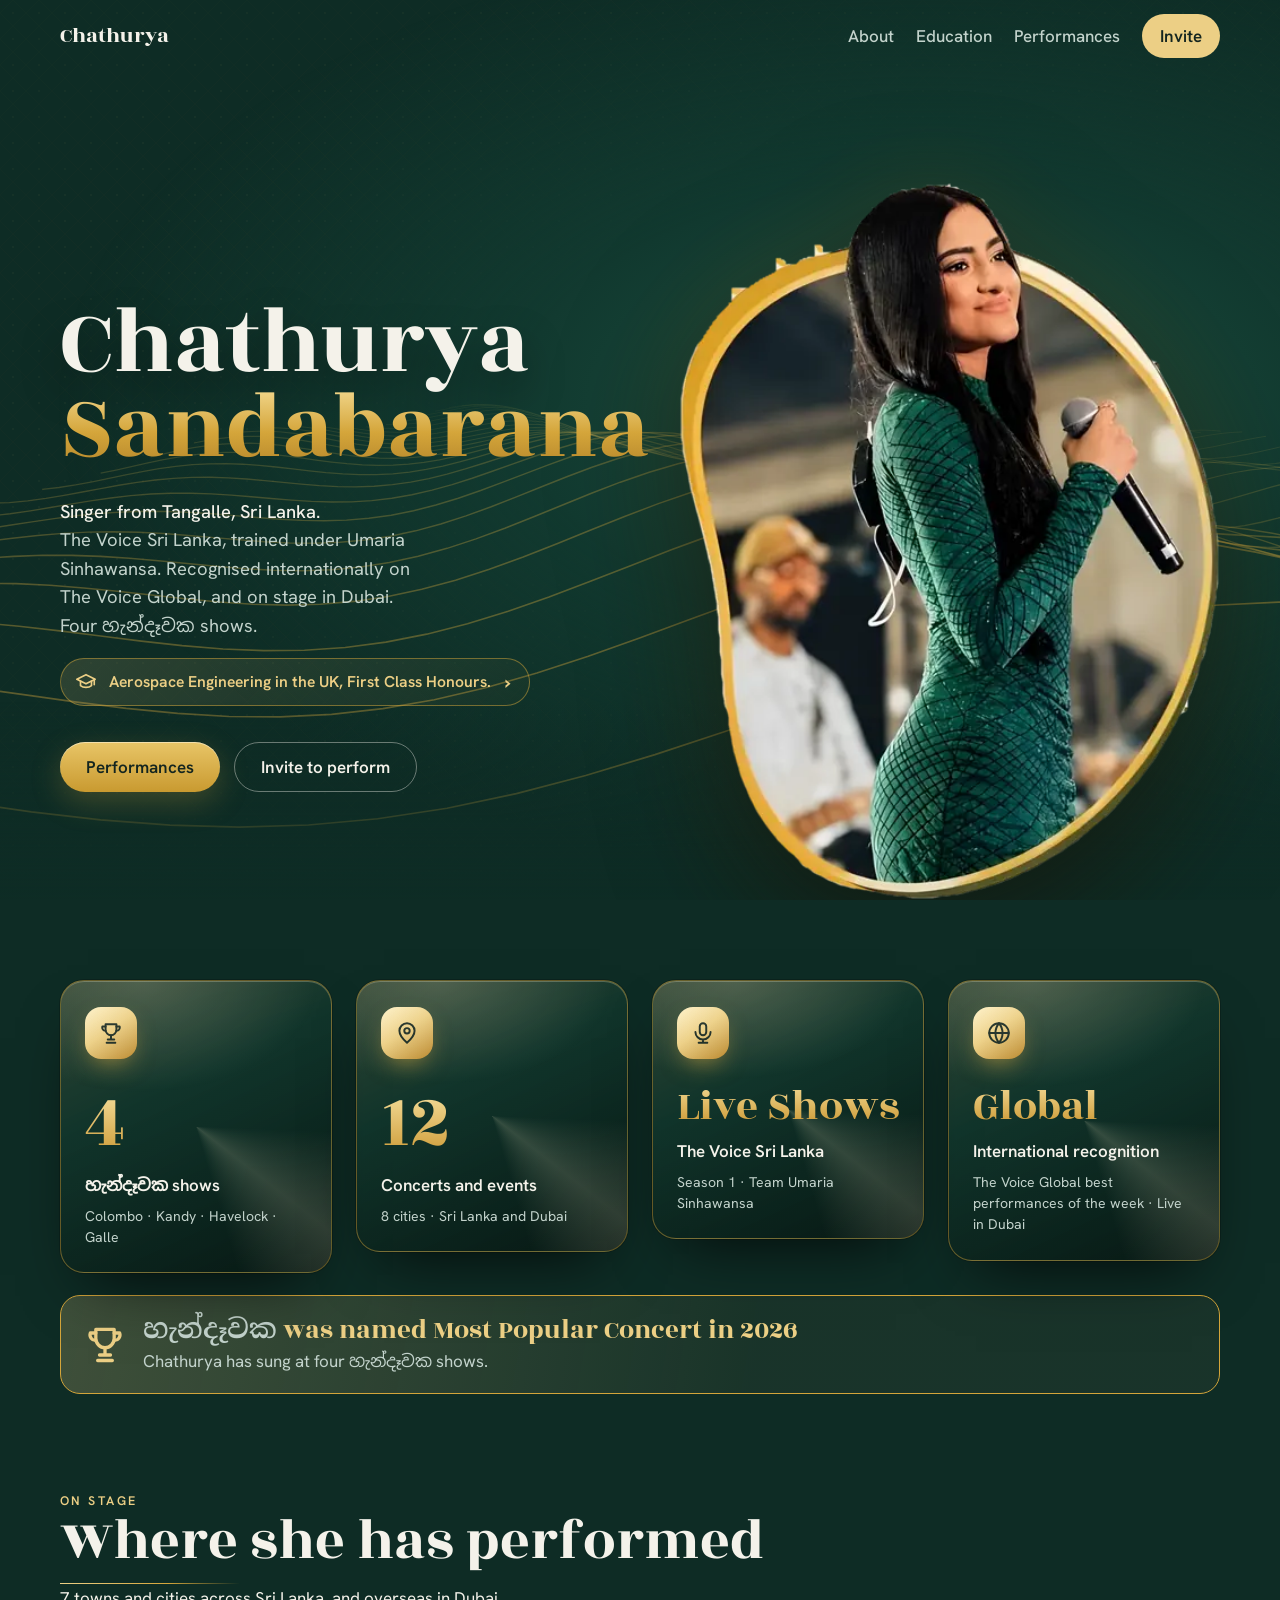
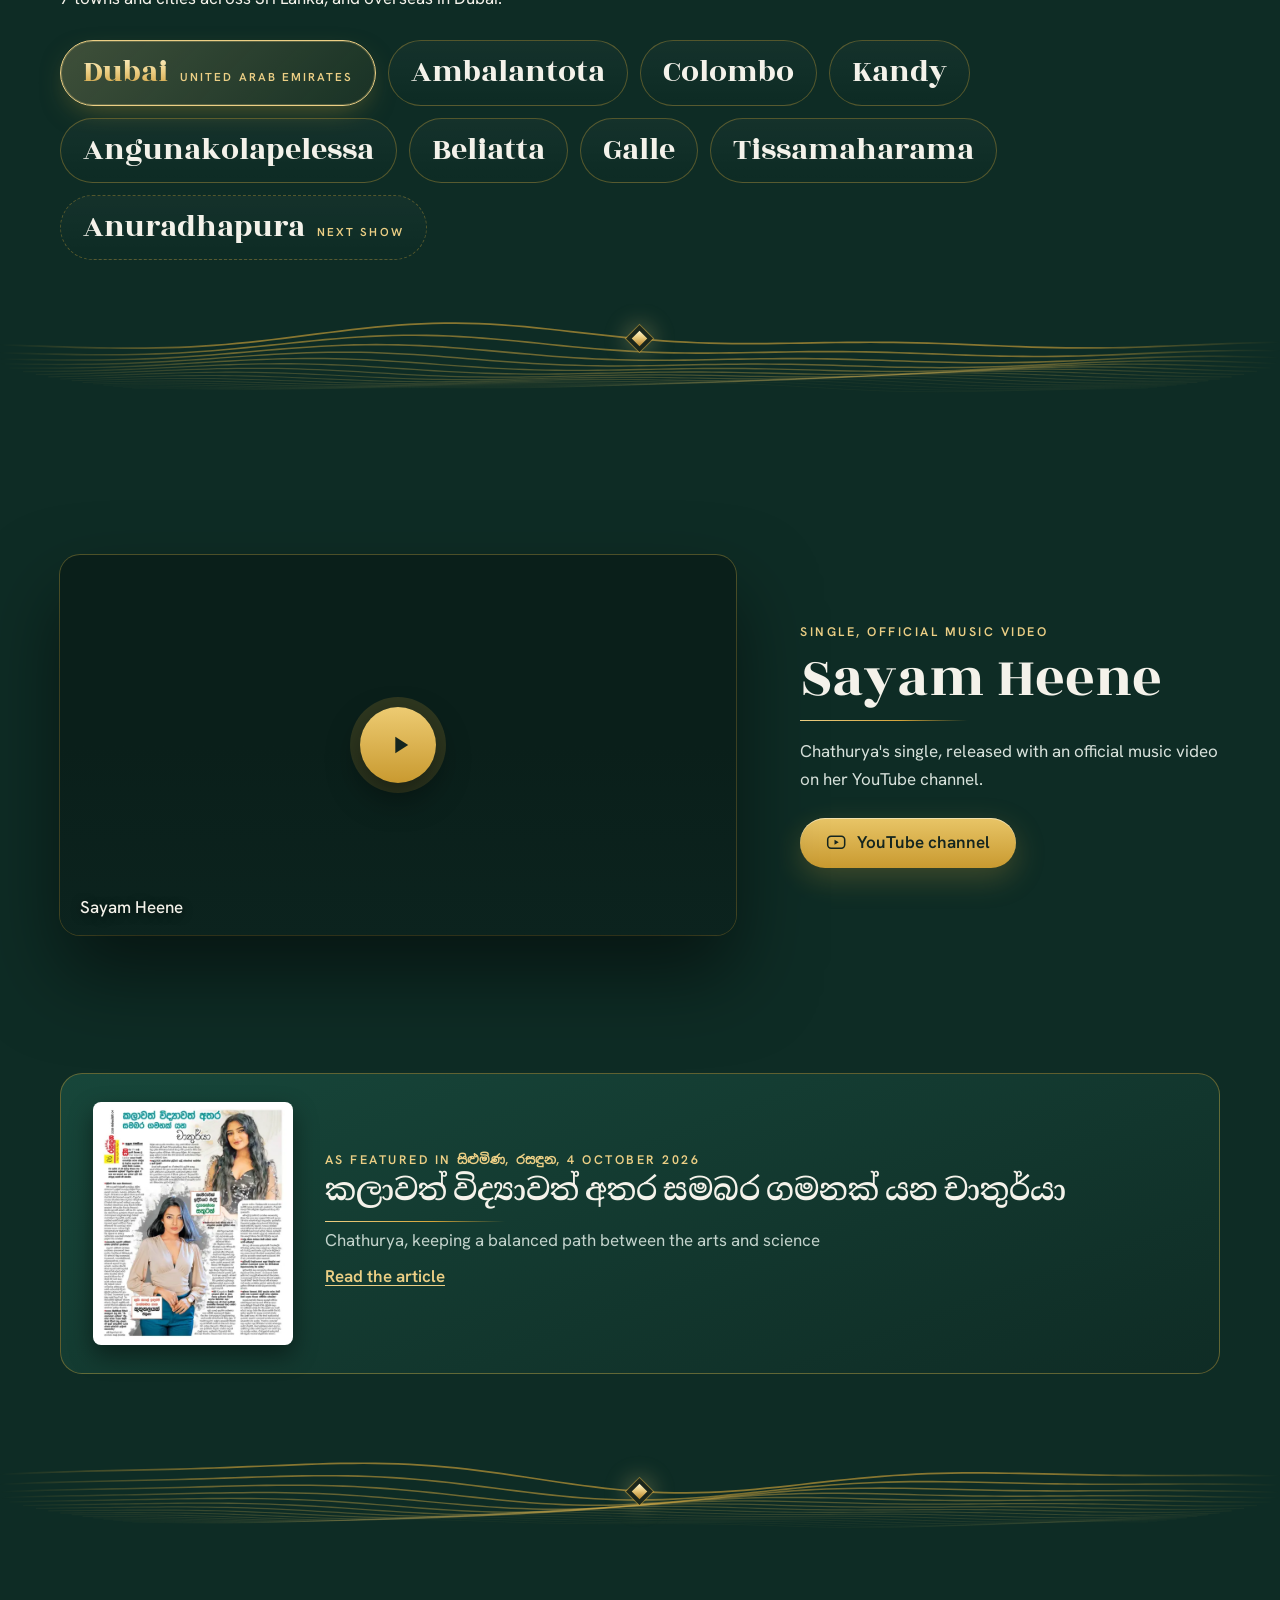
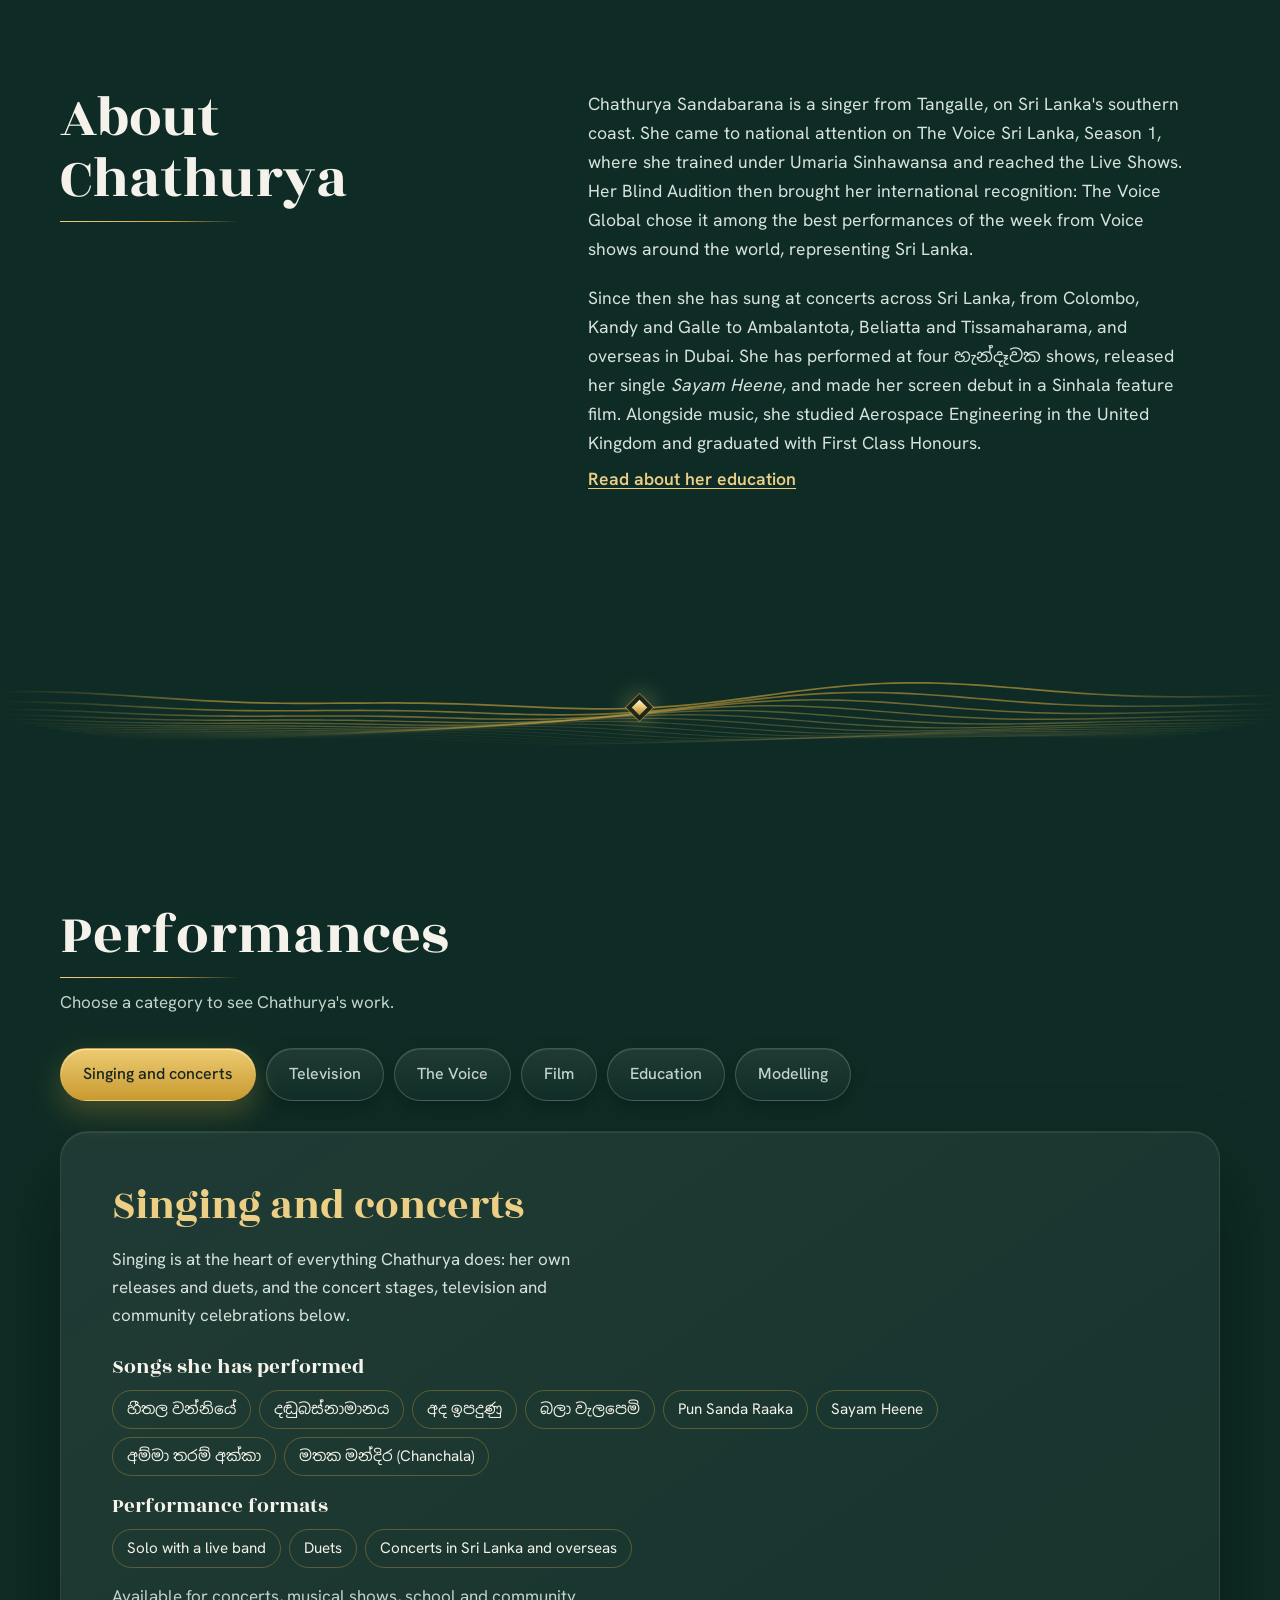
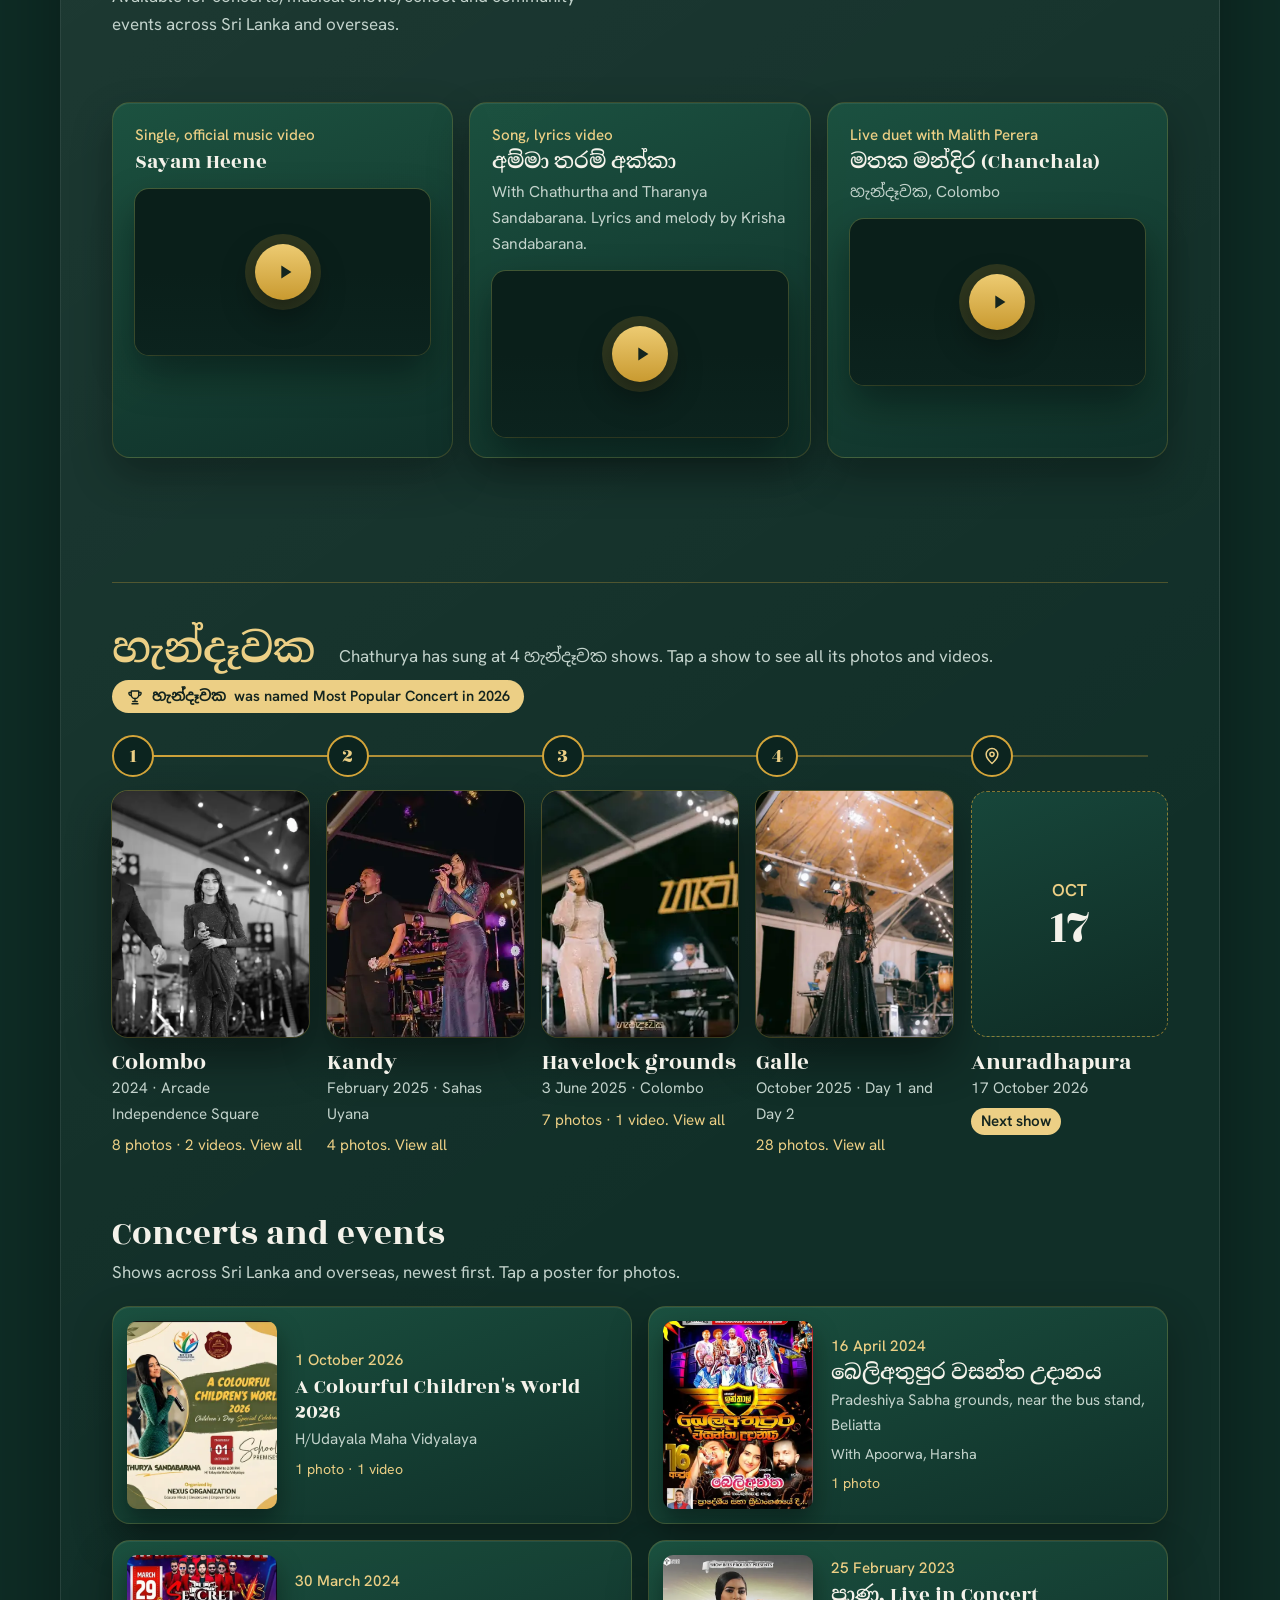
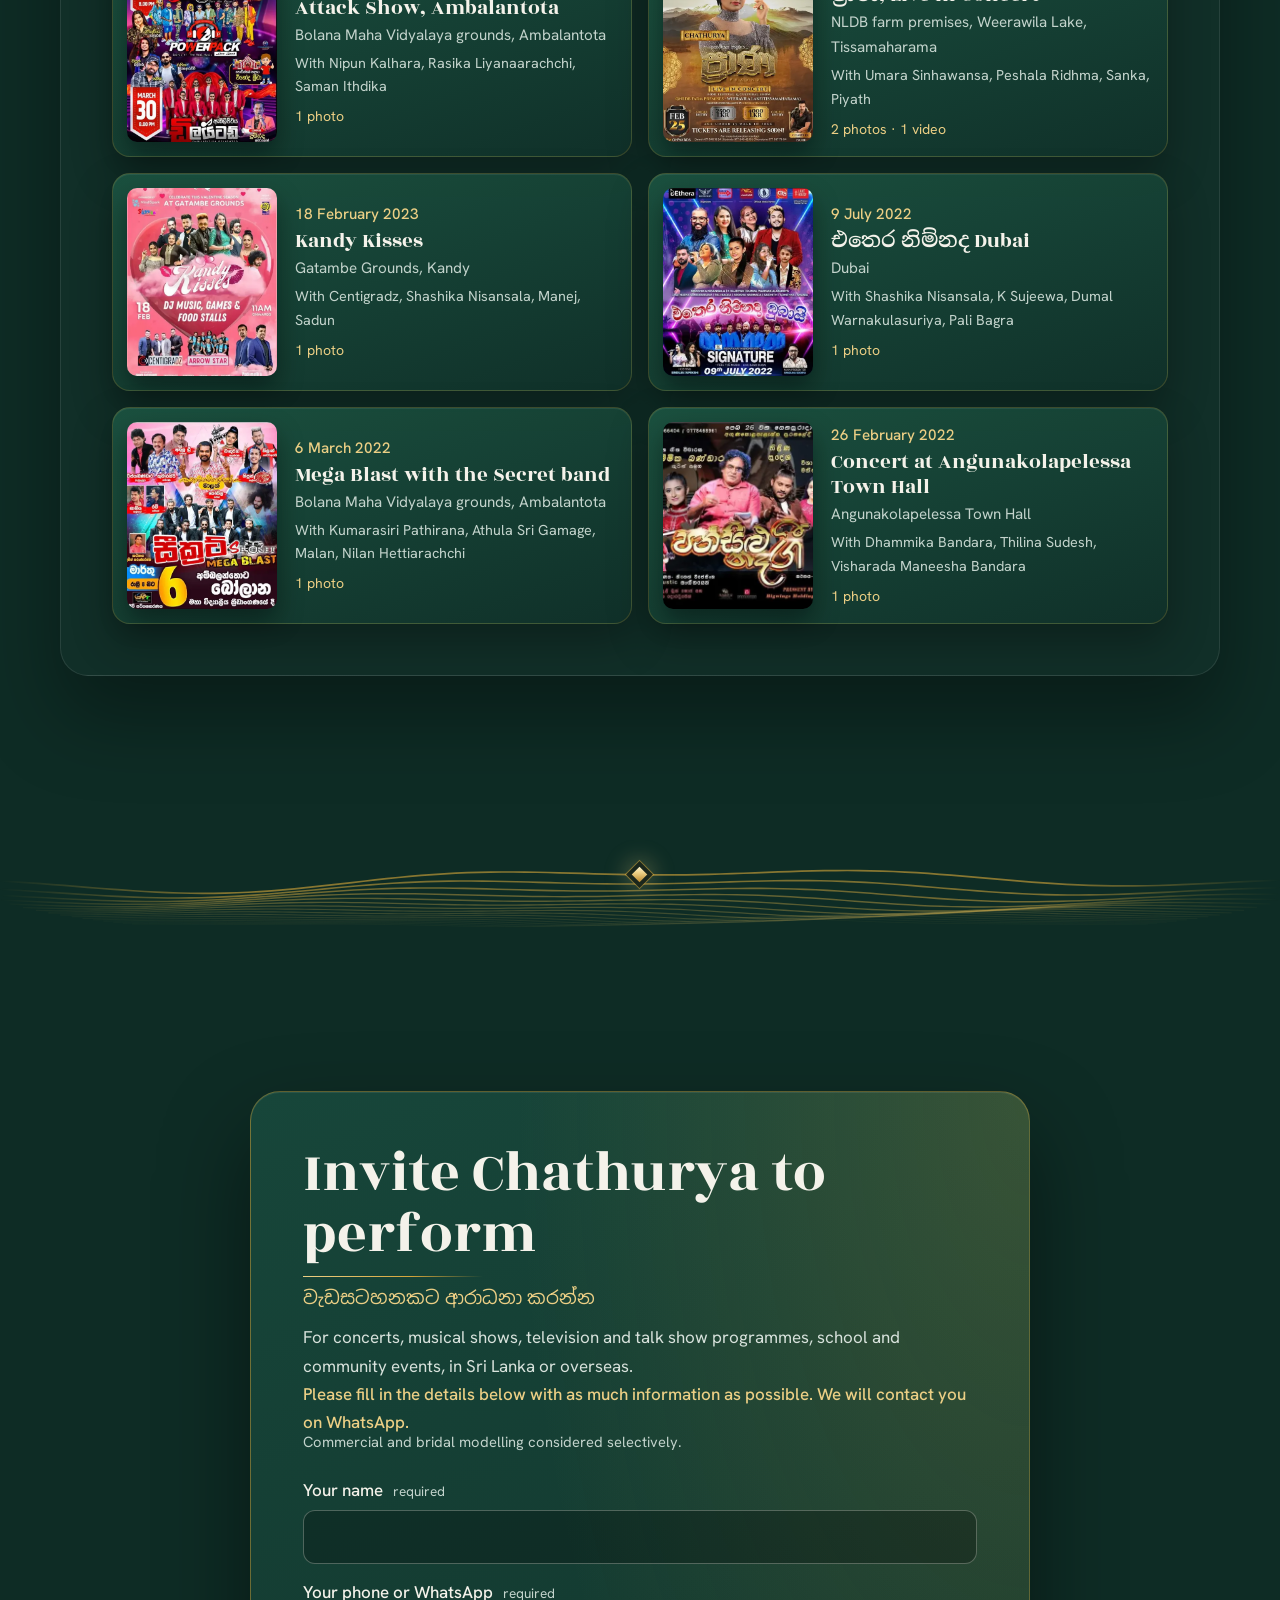
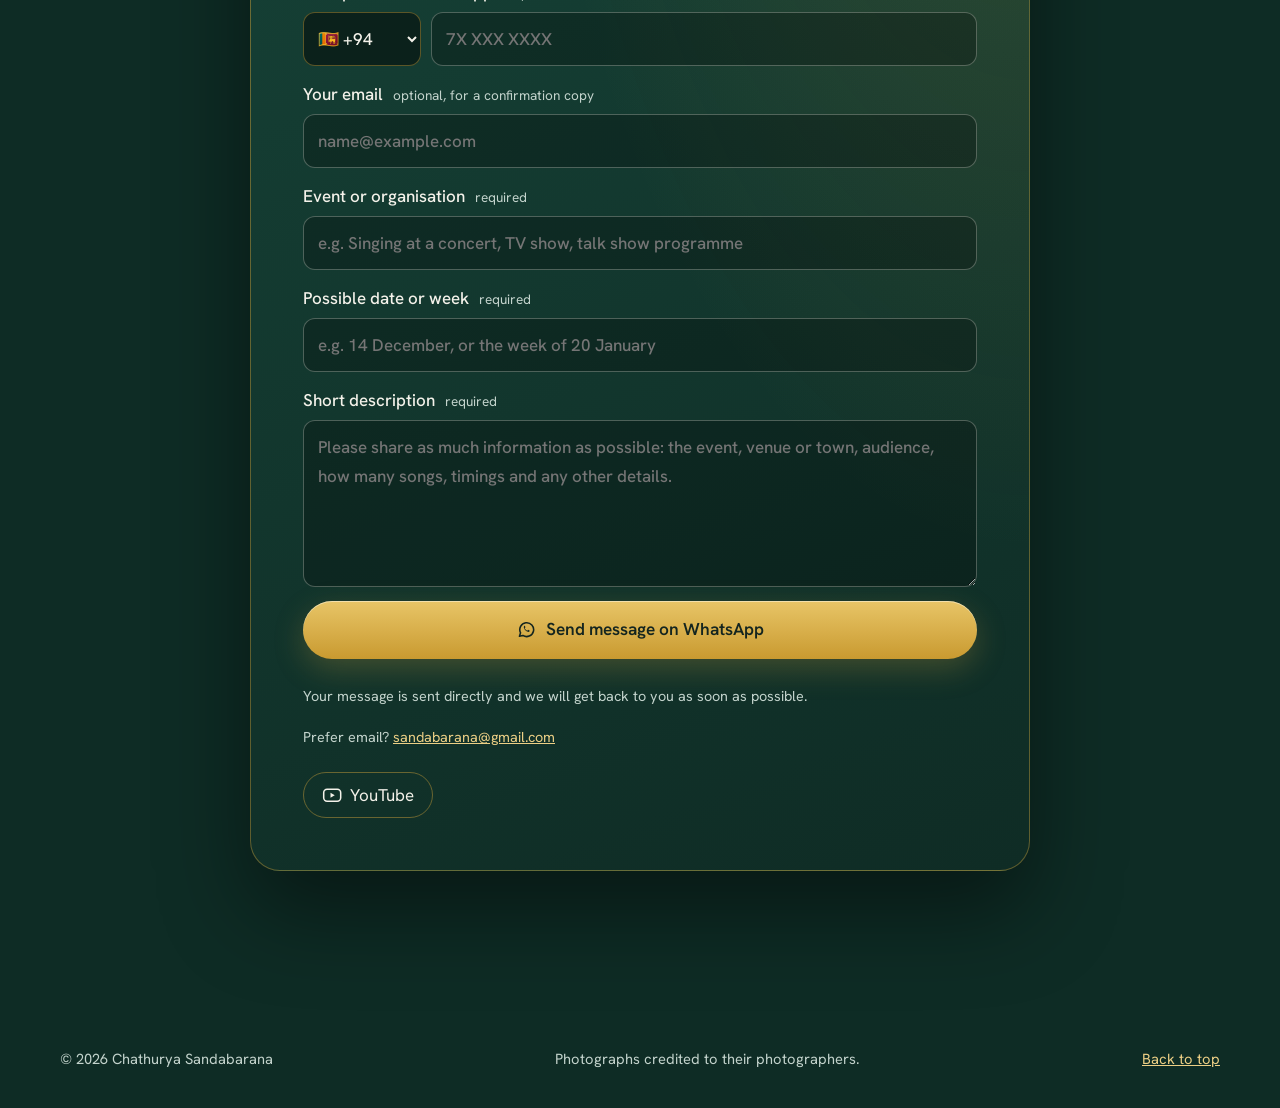
==== commit ebc72255: "Merge Singing into one 'Singing and concerts' tab with videos in a row; add 10 new Handawaka Galle D" ====
--- a/index.html
+++ b/index.html
@@ -531,6 +531,14 @@
 .confirm .btn{margin-top:12px}
 #inviteForm[hidden],.confirm[hidden]{display:none!important}
 @media (max-width:520px){.confirm dl{grid-template-columns:1fr;gap:2px}.confirm dd{margin-bottom:10px}}
+.merged{grid-column:1/-1;margin-top:clamp(36px,5vw,60px);padding-top:clamp(28px,4vw,44px);border-top:1px solid rgba(212,165,58,.3)}
+
+#p-concerts .slead{grid-column:1/-1;max-width:none}
+#p-concerts .slead .rep{display:block;max-width:900px}
+.vgrid{grid-column:1/-1;display:grid!important;grid-template-columns:repeat(3,minmax(0,1fr));gap:16px}
+@media (max-width:980px){.vgrid{grid-template-columns:1fr 1fr}}
+@media (max-width:620px){.vgrid{grid-template-columns:1fr}}
+.vgrid .item{margin:0}
 </style>
 <script type="application/ld+json">[{"@context": "https://schema.org", "@type": "Person", "name": "Chathurya Sandabarana", "url": "https://chathurya.caeleon.net/", "jobTitle": "Singer", "homeLocation": {"@type": "Place", "name": "Tangalle, Sri Lanka"}, "alumniOf": {"@type": "CollegeOrUniversity", "name": "Kingston University London"}, "sameAs": ["https://www.facebook.com/chathuryasandabaranaofficial", "https://www.youtube.com/@chathuryasandabaranaofficial"], "image": "https://chathurya.caeleon.net/assets/share.jpg"}, {"@context": "https://schema.org", "@type": "MusicEvent", "name": "Handawaka, Anuradhapura", "startDate": "2026-10-17", "eventStatus": "https://schema.org/EventScheduled", "location": {"@type": "Place", "name": "Irrigation Ground", "address": {"@type": "PostalAddress", "addressLocality": "Anuradhapura", "addressCountry": "LK"}}, "performer": {"@type": "Person", "name": "Chathurya Sandabarana", "url": "https://chathurya.caeleon.net/"}}]</script>
 </head>
@@ -599,12 +607,12 @@
 <section class="perf" id="performances" aria-labelledby="perf-title"><div class="wrap">
   <h2 id="perf-title">Performances</h2>
   <p class="sub">Choose a category to see Chathurya's work.</p>
-  <div class="tablist" role="tablist" aria-label="Performance categories"><button class="tab" role="tab" id="t-singing" aria-controls="p-singing" aria-selected="false" tabindex="-1">Singing</button><button class="tab" role="tab" id="t-concerts" aria-controls="p-concerts" aria-selected="true" tabindex="0">Concerts and events</button><button class="tab" role="tab" id="t-tv" aria-controls="p-tv" aria-selected="false" tabindex="-1">Television</button><button class="tab" role="tab" id="t-voice" aria-controls="p-voice" aria-selected="false" tabindex="-1">The Voice</button><button class="tab" role="tab" id="t-film" aria-controls="p-film" aria-selected="false" tabindex="-1">Film</button><button class="tab" role="tab" id="t-education" aria-controls="p-education" aria-selected="false" tabindex="-1">Education</button><button class="tab" role="tab" id="t-modelling" aria-controls="p-modelling" aria-selected="false" tabindex="-1">Modelling</button></div>
-  <div class="panel" role="tabpanel" id="p-singing" aria-labelledby="t-singing" tabindex="0" hidden><div class="lead"><h3>Singing</h3>
-<p>Singing is at the heart of everything Chathurya does, from her own releases and duets to concert stages, television and community celebrations.</p>
+  <div class="tablist" role="tablist" aria-label="Performance categories"><button class="tab" role="tab" id="t-concerts" aria-controls="p-concerts" aria-selected="true" tabindex="0">Singing and concerts</button><button class="tab" role="tab" id="t-tv" aria-controls="p-tv" aria-selected="false" tabindex="-1">Television</button><button class="tab" role="tab" id="t-voice" aria-controls="p-voice" aria-selected="false" tabindex="-1">The Voice</button><button class="tab" role="tab" id="t-film" aria-controls="p-film" aria-selected="false" tabindex="-1">Film</button><button class="tab" role="tab" id="t-education" aria-controls="p-education" aria-selected="false" tabindex="-1">Education</button><button class="tab" role="tab" id="t-modelling" aria-controls="p-modelling" aria-selected="false" tabindex="-1">Modelling</button></div>
+  <div class="panel" role="tabpanel" id="p-concerts" aria-labelledby="t-concerts" tabindex="0"><div class="lead slead"><h3>Singing and concerts</h3>
+<p>Singing is at the heart of everything Chathurya does: her own releases and duets, and the concert stages, television and community celebrations below.</p>
 <div class="rep"><h4>Songs she has performed</h4><ul class="songs"><li><span lang="si" class="si-t" title="Hithala Wanniye">හීතල වන්නියේ</span></li><li><span lang="si" class="si-t" title="Dadubasnamanaya">දඬුබස්නාමානය</span></li><li><span lang="si" class="si-t" title="Ada Ipadunu">අද ඉපදුණු</span></li><li><span lang="si" class="si-t" title="Bala Walapemi">බලා වැලපෙමි</span></li><li>Pun Sanda Raaka</li><li>Sayam Heene</li><li><span lang="si" class="si-t" title="Amma Tharam Akka">අම්මා තරම් අක්කා</span></li><li><span lang="si" class="si-t" title="Mathaka Mandira">මතක මන්දිර</span> (Chanchala)</li></ul>
 <h4>Performance formats</h4><ul class="songs"><li>Solo with a live band</li><li>Duets</li><li>Concerts in Sri Lanka and overseas</li></ul><p class="avail">Available for concerts, musical shows, school and community events across Sri Lanka and overseas.</p></div></div>
-<div class="items"><div class="item"><span class="when">Single, official music video</span><h4>Sayam Heene</h4>
+<div class="items vgrid"><div class="item"><span class="when">Single, official music video</span><h4>Sayam Heene</h4>
 <button class="video small facade" data-yt="4JqXkidcFCc" data-start="" data-end="" aria-label="Play Sayam Heene, Single, official music video">
   <img src="https://i.ytimg.com/vi/4JqXkidcFCc/hqdefault.jpg" alt="" loading="lazy" decoding="async" onerror="this.remove()">
   <span class="play"><svg class="ico" viewBox="0 0 24 24" fill="none" stroke="currentColor" stroke-width="1.8" stroke-linecap="round" stroke-linejoin="round" aria-hidden="true"><path d="M8 5v14l11-7z" fill="currentColor" stroke="none"/></svg></span>
@@ -616,7 +624,7 @@
 <p><span lang="si" class="si-t" title="Handawaka">හැන්දෑවක</span>, Colombo</p><button class="video small facade" data-yt="Kg2N7YGMPvo" data-start="" data-end="" aria-label="Play Mathaka Mandira (Chanchala), Handawaka, Colombo">
   <img src="https://i.ytimg.com/vi/Kg2N7YGMPvo/hqdefault.jpg" alt="" loading="lazy" decoding="async" onerror="this.remove()">
   <span class="play"><svg class="ico" viewBox="0 0 24 24" fill="none" stroke="currentColor" stroke-width="1.8" stroke-linecap="round" stroke-linejoin="round" aria-hidden="true"><path d="M8 5v14l11-7z" fill="currentColor" stroke="none"/></svg></span>
-</button></div></div></div><div class="panel" role="tabpanel" id="p-concerts" aria-labelledby="t-concerts" tabindex="0"><div class="wide">
+</button></div></div><div class="wide merged">
 <div class="hhead"><h3><span lang="si" class="si-t" title="Handawaka">හැන්දෑවක</span></h3><p>Chathurya has sung at 4 <span lang="si" class="si-t" title="Handawaka">හැන්දෑවක</span> shows. Tap a show to see all its photos and videos.</p><span class="hawards"><svg class="ico" viewBox="0 0 24 24" fill="none" stroke="currentColor" stroke-width="1.8" stroke-linecap="round" stroke-linejoin="round" aria-hidden="true"><path d="M7 4h10v5a5 5 0 0 1-10 0z"/><path d="M7 6H4a3 3 0 0 0 3 4M17 6h3a3 3 0 0 1-3 4M12 14v4M8 21h8M9 18h6"/></svg><span lang="si" class="si-t" title="Handawaka">හැන්දෑවක</span> was named Most Popular Concert in 2026</span></div>
 <ol class="htimeline"><li class="hstep"><button class="hbtn" data-gallery="handawaka-1" aria-label="Open Handawaka 1, Colombo">
   <span class="hnum">1</span><img src="assets/img/concerts-and-events__images__2024-handawaka-colombo-1-480.webp" srcset="assets/img/concerts-and-events__images__2024-handawaka-colombo-1-480.webp 480w, assets/img/concerts-and-events__images__2024-handawaka-colombo-1-960.webp 960w" sizes="(max-width: 860px) 92vw, 260px" width="1066" height="1600" alt="Chathurya at Handawaka, Colombo" class="hcover" loading="lazy" decoding="async">
@@ -629,7 +637,7 @@
   <span class="htext"><strong>Havelock grounds</strong><span>3 June 2025 · Colombo</span><span class="badge">7 photos · 1 video. View all</span></span>
 </button></li><li class="hstep"><button class="hbtn" data-gallery="handawaka-4" aria-label="Open Handawaka 4, Galle">
   <span class="hnum">4</span><img src="assets/img/concerts-and-events__images__2025-10-handawaka-galle-day1-1-480.webp" srcset="assets/img/concerts-and-events__images__2025-10-handawaka-galle-day1-1-480.webp 480w, assets/img/concerts-and-events__images__2025-10-handawaka-galle-day1-1-960.webp 960w" sizes="(max-width: 860px) 92vw, 260px" width="1000" height="1500" alt="Chathurya at Handawaka, Galle" class="hcover" loading="lazy" decoding="async">
-  <span class="htext"><strong>Galle</strong><span>October 2025 · Day 1 and Day 2</span><span class="badge">18 photos. View all</span></span>
+  <span class="htext"><strong>Galle</strong><span>October 2025 · Day 1 and Day 2</span><span class="badge">28 photos. View all</span></span>
 </button></li><li class="hstep next-step"><div class="hbtn"><span class="hnum"><svg class="ico" viewBox="0 0 24 24" fill="none" stroke="currentColor" stroke-width="1.8" stroke-linecap="round" stroke-linejoin="round" aria-hidden="true"><path d="M12 21s7-6 7-11a7 7 0 0 0-14 0c0 5 7 11 7 11z"/><circle cx="12" cy="10" r="2.5"/></svg></span>
   <span class="hcover blank"><b>OCT</b><span>17</span></span>
   <span class="htext"><strong>Anuradhapura</strong><span>17 October 2026</span><span class="upcoming">Next show</span></span></div></li></ol>
@@ -740,7 +748,7 @@
   <p class="lb-cap" id="lbCap"></p>
   <button class="lb-nav prev" id="lbPrev" aria-label="Previous">‹</button><button class="lb-nav next" id="lbNext" aria-label="Next">›</button>
 </dialog>
-<script id="galleries" type="application/json">{"press-2026-10-04-silumina-rasaduna": {"title": "සිළුමිණ", "desc": "A feature interview in the Sunday සිළුමිණ's රසඳුන supplement on how Chathurya balances her singing and screen work with her career in aerospace engineering, from her curiosity about technology as a child to her research on materials for space re-entry vehicles.", "s": [{"t": "img", "src": "assets/img/press__images__2026-10-04-silumina-rasaduna-feature-480.webp", "cap": "සිළුමිණ, රසඳුන, 4 October 2026"}]}, "handawaka-1": {"title": "හැන්දෑවක 1, Colombo", "desc": "2024 At හැන්දෑවක in Colombo, held at Arcade Independence Square, Chathurya joined Malith Perera on stage for a duet of මතක මන්දිර (Chanchala), sung to a packed open-air audience.", "s": [{"t": "img", "src": "assets/img/concerts-and-events__images__2024-handawaka-colombo-1-960.webp", "cap": "On stage at හැන්දෑවක. Photo: Viviki"}, {"t": "img", "src": "assets/img/concerts-and-events__images__2024-handawaka-colombo-2-960.webp", "cap": "Singing at හැන්දෑවක, Colombo. Photo: Fox Tribe Pictures"}, {"t": "img", "src": "assets/img/concerts-and-events__images__2024-handawaka-colombo-3-960.webp", "cap": "Singing මතක මන්දිර with Malith Perera. Photo: Fox Tribe Pictures"}, {"t": "img", "src": "assets/img/concerts-and-events__images__2024-handawaka-colombo-4-960.webp", "cap": "With Malith Perera on the හැන්දෑවක stage. Photo: Fox Tribe Pictures"}, {"t": "img", "src": "assets/img/concerts-and-events__images__2024-handawaka-colombo-5-960.webp", "cap": "The හැන්දෑවක audience at Arcade Independence Square. Photo: Fox Tribe Pictures"}, {"t": "img", "src": "assets/img/concerts-and-events__images__2024-handawaka-colombo-6-960.webp", "cap": "Duet with Malith Perera. Photo: Fox Tribe Pictures"}, {"t": "img", "src": "assets/img/concerts-and-events__images__2024-handawaka-colombo-7-960.webp", "cap": "මතක මන්දිර duet, හැන්දෑවක Colombo. Photo: Fox Tribe Pictures"}, {"t": "img", "src": "assets/img/concerts-and-events__images__2024-handawaka-colombo-8-1440.webp", "cap": "With Malith Perera at හැන්දෑවක. Photo: Tharindu Jayaz"}, {"t": "yt", "id": "Kg2N7YGMPvo", "cap": "මතක මන්දිර, full song"}, {"t": "yt", "id": "Jqwvrs0qgJk", "cap": "මතක මන්දිර, short clip"}]}, "handawaka-2": {"title": "හැන්දෑවක 2, Kandy", "desc": "February 2025 Chathurya returned to the හැන්දෑවක stage in February 2025 at Sahas Uyana in Kandy, singing alongside Malith Perera.", "s": [{"t": "img", "src": "assets/img/concerts-and-events__images__2025-02-handawaka-kandy-1-480.webp", "cap": "Singing with Malith Perera at හැන්දෑවක, Kandy"}, {"t": "img", "src": "assets/img/concerts-and-events__images__2025-02-handawaka-kandy-2-480.webp", "cap": "With Malith Perera on the හැන්දෑවක stage, Sahas Uyana"}, {"t": "img", "src": "assets/img/concerts-and-events__images__2025-02-handawaka-kandy-3-480.webp", "cap": "On stage at හැන්දෑවක, Kandy"}, {"t": "img", "src": "assets/img/concerts-and-events__images__2025-02-handawaka-kandy-4-480.webp", "cap": "Under the හැන්දෑවක sign, Sahas Uyana, Kandy"}]}, "handawaka-3": {"title": "හැන්දෑවක 3, Havelock grounds", "desc": "3 June 2025 On 3 June 2025 Chathurya sang at හැන්දෑවක on the Havelock grounds, performing solo with the live band and in a duet on stage.", "s": [{"t": "img", "src": "assets/img/concerts-and-events__images__2025-06-03-handawaka-havelock-1-960.webp", "cap": "Singing at හැන්දෑවක, Havelock grounds. Photo: Mayiclick"}, {"t": "img", "src": "assets/img/concerts-and-events__images__2025-06-03-handawaka-havelock-2-480.webp", "cap": "On the හැන්දෑවක stage, Havelock grounds. Photo: Tharindu Jayaz"}, {"t": "img", "src": "assets/img/concerts-and-events__images__2025-06-03-handawaka-havelock-3-480.webp", "cap": "හැන්දෑවක, Havelock grounds. Photo: Mayiclick"}, {"t": "img", "src": "assets/img/concerts-and-events__images__2025-06-03-handawaka-havelock-4-480.webp", "cap": "හැන්දෑවක, Havelock grounds. Photo: Mayiclick"}, {"t": "img", "src": "assets/img/concerts-and-events__images__2025-06-03-handawaka-havelock-5-480.webp", "cap": "With the හැන්දෑවක band. Photo: Mayiclick"}, {"t": "img", "src": "assets/img/concerts-and-events__images__2025-06-03-handawaka-havelock-6-960.webp", "cap": "හැන්දෑවක, Havelock grounds. Photo: Mayiclick"}, {"t": "img", "src": "assets/img/concerts-and-events__images__2025-06-03-handawaka-havelock-7-480.webp", "cap": "Duet on the හැන්දෑවක stage, Havelock grounds. Photo: Mayiclick"}, {"t": "mp4", "src": "content/concerts-and-events/videos/2025-06-03-handawaka-havelock-1.mp4", "poster": "content/concerts-and-events/videos/2025-06-03-handawaka-havelock-1.jpg", "cap": "Live at හැන්දෑවක, Havelock grounds. Video: Jaanu Munasinghe"}]}, "handawaka-4": {"title": "හැන්දෑවක 4, Galle", "desc": "October 2025 Chathurya sang on the first day of හැන්දෑවක in Galle in October 2025, performing with the full හැන්දෑවක band and in duets with Malith Perera. On the second day of හැන්දෑවක in Galle in October 2025, Chathurya sang solo with the band and joined fellow හැන්දෑවක artists for the ensemble finale.", "s": [{"t": "img", "src": "assets/img/concerts-and-events__images__2025-10-handawaka-galle-day1-1-960.webp", "cap": "Day 1: Singing at හැන්දෑවක, Galle. Photo: Mayiclick"}, {"t": "img", "src": "assets/img/concerts-and-events__images__2025-10-handawaka-galle-day1-2-960.webp", "cap": "Day 1: With Malith Perera on the හැන්දෑවක stage, Galle. Photo: Mayiclick"}, {"t": "img", "src": "assets/img/concerts-and-events__images__2025-10-handawaka-galle-day1-3-960.webp", "cap": "Day 1: Duet with Malith Perera, Galle. Photo: Mayiclick"}, {"t": "img", "src": "assets/img/concerts-and-events__images__2025-10-handawaka-galle-day1-4-960.webp", "cap": "Day 1: හැන්දෑවක, Galle. Photo: Mayiclick"}, {"t": "img", "src": "assets/img/concerts-and-events__images__2025-10-handawaka-galle-day1-5-960.webp", "cap": "Day 1: හැන්දෑවක, Galle. Photo: Tharindu Jayaz"}, {"t": "img", "src": "assets/img/concerts-and-events__images__2025-10-handawaka-galle-day1-6-960.webp", "cap": "Day 1: Chathurya with the full හැන්දෑවක band, Galle. Photo: Mayiclick"}, {"t": "img", "src": "assets/img/concerts-and-events__images__2025-10-handawaka-galle-day1-7-960.webp", "cap": "Day 1: Duet on the හැන්දෑවක stage, Galle. Photo: Mayiclick"}, {"t": "img", "src": "assets/img/concerts-and-events__images__2025-10-handawaka-galle-day1-8-960.webp", "cap": "Day 1: On stage at හැන්දෑවක, Galle. Photo: Tharindu Jayaz"}, {"t": "img", "src": "assets/img/concerts-and-events__images__2025-10-handawaka-galle-day1-9-960.webp", "cap": "Day 1: හැන්දෑවක, Galle. Photo: Mayiclick"}, {"t": "img", "src": "assets/img/concerts-and-events__images__2025-10-handawaka-galle-day1-10-1440.webp", "cap": "Day 1: The හැන්දෑවක stage and audience, Galle. Photo: Mayiclick"}, {"t": "img", "src": "assets/img/concerts-and-events__images__2025-10-handawaka-galle-day1-11-960.webp", "cap": "Day 1: හැන්දෑවක, Galle. Photo: Mayiclick"}, {"t": "img", "src": "assets/img/concerts-and-events__images__2025-10-handawaka-galle-day2-1-480.webp", "cap": "Day 2: Singing at හැන්දෑවක, Galle. Photo: Studio Vision"}, {"t": "img", "src": "assets/img/concerts-and-events__images__2025-10-handawaka-galle-day2-2-960.webp", "cap": "Day 2: On stage at හැන්දෑවක, Galle. Photo: Tharindu Jayaz"}, {"t": "img", "src": "assets/img/concerts-and-events__images__2025-10-handawaka-galle-day2-3-480.webp", "cap": "Day 2: Singing at හැන්දෑවක, Galle. Photo: Mayiclick"}, {"t": "img", "src": "assets/img/concerts-and-events__images__2025-10-handawaka-galle-day2-4-960.webp", "cap": "Day 2: With the හැන්දෑවක band, Galle. Photo: Studio Vision"}, {"t": "img", "src": "assets/img/concerts-and-events__images__2025-10-handawaka-galle-day2-5-960.webp", "cap": "Day 2: Group song with fellow හැන්දෑවක artists. Photo: Mayiclick"}, {"t": "img", "src": "assets/img/concerts-and-events__images__2025-10-handawaka-galle-day2-6-960.webp", "cap": "Day 2: With fellow හැන්දෑවක artists, Galle. Photo: Mayiclick"}, {"t": "img", "src": "assets/img/concerts-and-events__images__2025-10-handawaka-galle-day2-7-960.webp", "cap": "Day 2: The හැන්දෑවක stage and audience, Galle. Photo: Studio Vision"}]}, "concert-2026-10-01-childrens-day-udayala": {"title": "A Colourful Children's World 2026", "desc": "1 October 2026 Featured singer at the Children's Day special celebration.", "s": [{"t": "img", "src": "assets/img/concerts-and-events__images__2026-10-01-childrens-day-udayala-960.webp", "cap": "A Colourful Children's World 2026"}, {"t": "mp4", "src": "content/concerts-and-events/videos/2026-10-01-childrens-day-udayala-gift-giving.mp4", "poster": "content/concerts-and-events/videos/2026-10-01-childrens-day-udayala-gift-giving.jpg", "cap": "Chathurya handing out gifts to students on Children's Day"}]}, "concert-2024-04-16-beliatthapura-wasantha-udanaya": {"title": "බෙලිඅතුපුර වසන්ත උදානය", "desc": "16 April 2024 A Sinhala and Tamil New Year season festival concert in Beliatta, where Chathurya sang with the band Moratuwa Inthal.", "s": [{"t": "img", "src": "assets/img/concerts-and-events__images__2024-04-16-beliatthapura-wasantha-udanaya-poster-480.webp", "cap": "බෙලිඅතුපුර වසන්ත උදානය concert poster, Beliatta, 16 April 2024"}]}, "concert-attack-show-ambalantota": {"title": "Attack Show, Ambalantota", "desc": "30 March 2024 A two-day open-air show at Bolana Maha Vidyalaya grounds, Ambalantota, featuring the bands Secret, Power Pack and Embilipitiya Delighted, with Chathurya among the guest singers.", "s": [{"t": "img", "src": "assets/img/concerts-and-events__images__03-30-attack-show-ambalantota-poster-480.webp", "cap": "Attack Show poster, Bolana, Ambalantota"}]}, "concert-2023-02-25-praana-live-in-concert": {"title": "ප්‍රාණ, Live in Concert", "desc": "25 February 2023 Chathurya was one of the featured artists at ප්‍රාණ, a live concert presented by Show Bees at the NLDB farm premises by Weerawila Lake in Tissamaharama. She shared the stage with Umara Sinhawansa, her coach on The Voice Sri Lanka, along with Peshala Ridhma, Sanka, Piyath, Samanalee Fonseka and Indrachapa. The evening combined the concert with a food festival and cultural show, including a dance performance by Nirosha Thalagala.", "s": [{"t": "img", "src": "assets/img/concerts-and-events__images__2023-02-25-praana-live-in-concert-poster-480.webp", "cap": "Chathurya's artist poster for ප්‍රාණ, Live in Concert, 25 February 2023"}, {"t": "img", "src": "assets/img/concerts-and-events__images__2023-02-25-praana-live-in-concert-group-poster-480.webp", "cap": "ප්‍රාණ, Live in Concert line-up poster, 25 February 2023"}, {"t": "mp4", "src": "content/concerts-and-events/videos/2023-02-25-praana-tissamaharama.mp4", "poster": "content/concerts-and-events/videos/2023-02-25-praana-tissamaharama.jpg", "cap": "On stage at ප්‍රාණ, Tissamaharama"}]}, "concert-kandy-kisses-gatambe": {"title": "Kandy Kisses", "desc": "18 February 2023 A Valentine's season concert at Gatambe Grounds, Kandy, organised by MindSpark with Shaa FM as media partner. Chathurya sang alongside Centigradz and Shashika Nisansala, with the band Arrow Star and a guest appearance by Podi Malli and Chooty Malli.", "s": [{"t": "img", "src": "assets/img/concerts-and-events__images__02-18-kandy-kisses-gatambe-poster-480.webp", "cap": "Kandy Kisses concert poster, Gatambe Grounds, Kandy"}]}, "concert-2022-07-09-ethera-nimnada-dubai": {"title": "එතෙර නිම්නද Dubai", "desc": "9 July 2022 An international Sri Lankan music concert in Dubai, where Chathurya performed for the Sri Lankan community abroad alongside Shashika Nisansala, K Sujeewa, Dumal Warnakulasuriya and others, backed by Indika Kariyawasam with Signature.", "s": [{"t": "img", "src": "assets/img/concerts-and-events__images__2022-07-09-ethera-nimnada-dubai-poster-480.webp", "cap": "එතෙර නිම්නද Dubai concert poster, 9 July 2022"}]}, "concert-secret-mega-blast-ambalantota": {"title": "Mega Blast with the Secret band", "desc": "6 March 2022 A large open-air concert with the band Secret at Bolana Maha Vidyalaya grounds, Ambalantota, where Chathurya sang on a line-up of well-known Sri Lankan artists.", "s": [{"t": "img", "src": "assets/img/concerts-and-events__images__03-06-secret-mega-blast-ambalantota-poster-480.webp", "cap": "Secret Mega Blast concert poster, Bolana, Ambalantota"}]}, "concert-2022-02-26-angunakolapelessa-concert": {"title": "Concert at Angunakolapelessa Town Hall", "desc": "26 February 2022 A concert at Angunakolapelessa Town Hall honouring veteran lyricist Dhammika Bandara, with Chathurya singing alongside Thilina Sudesh and Visharada Maneesha Bandara.", "s": [{"t": "img", "src": "assets/img/concerts-and-events__images__2022-02-26-angunakolapelessa-concert-poster-480.webp", "cap": "Concert poster, Angunakolapelessa Town Hall, 26 February 2022"}]}, "tv-swarnavahini-rasa-handawaka": {"title": "රස හැන්දෑවක", "desc": "A talk show with music on Swarnavahini. Chathurya joined as a guest, in conversation and singing live in the studio.", "s": [{"t": "mp4", "src": "content/television/videos/swarnavahini-rasa-handawaka-1.mp4", "poster": "content/television/videos/swarnavahini-rasa-handawaka-1.jpg", "cap": "Live on රස හැන්දෑවක, Swarnavahini"}, {"t": "mp4", "src": "content/television/videos/swarnavahini-rasa-handawaka-2.mp4", "poster": "content/television/videos/swarnavahini-rasa-handawaka-2.jpg", "cap": "Live on රස හැන්දෑවක, Swarnavahini"}]}, "voice-blind-audition": {"title": "Blind Auditions: හීතල වන්නියේ", "desc": "Season 1. Joined Team Umaria Sinhawansa", "s": [{"t": "yt", "id": "loiP_i2w4II", "start": "", "end": "", "cap": "Blind Auditions: හීතල වන්නියේ"}]}, "voice-best-of-the-week": {"title": "International recognition, The Voice Global: හීතල වන්නියේ", "desc": "Selected to represent Sri Lanka in The Voice's international highlights 8 January 2021", "s": [{"t": "yt", "id": "JatYDHP0ARc", "start": 211, "end": 337, "cap": "International recognition, The Voice Global: හීතල වන්නියේ"}, {"t": "img", "src": "assets/img/the-voice__images__2021-01-08-best-of-the-week-sirasa-poster-480.webp", "cap": "Sirasa TV congratulates Chathurya: The best performance this week in The Voice Global, January 8th 2021"}]}, "voice-battles": {"title": "The Battles: දඬුබස්නාමානය", "desc": "Won her battle against Kavini Liyadipita", "s": [{"t": "yt", "id": "Mi-GWA1FGIs", "start": "", "end": "", "cap": "The Battles: දඬුබස්නාමානය"}, {"t": "img", "src": "assets/img/the-voice__images__the-voice-battles-official-portrait-480.webp", "cap": "Official The Voice Sri Lanka portrait for The Battles"}]}, "voice-knockouts": {"title": "Knockouts: අද ඉපදුණු", "desc": "Original by Sunil Edirisinghe 28 June 2021", "s": [{"t": "img", "src": "assets/img/the-voice__images__the-voice-knockouts-official-portrait-1-480.webp", "cap": "Official The Voice Sri Lanka portrait for The Knockouts (Sirasa TV)"}, {"t": "img", "src": "assets/img/the-voice__images__the-voice-knockouts-official-portrait-2-480.webp", "cap": "Official The Voice Sri Lanka portrait for The Knockouts"}]}, "voice-road-to-lives": {"title": "Road to Lives: බලා වැලපෙමි", "desc": "Showcase programme before the Live Shows", "s": [{"t": "img", "src": "assets/img/the-voice__images__the-voice-road-to-lives-group-performance-480.webp", "cap": "Performing on The Voice Sri Lanka's Road to Lives programme"}]}, "voice-live-shows": {"title": "Live Shows: Pun Sanda Raaka", "desc": "Reached the Live Shows October 2021", "s": [{"t": "img", "src": "assets/img/the-voice__images__the-voice-live-shows-official-portrait-960.webp", "cap": "Official The Voice Sri Lanka portrait for the Live Shows (Sirasa TV)"}, {"t": "img", "src": "assets/img/the-voice__images__the-voice-live-shows-performance-poster-480.webp", "cap": "Singing Pun Sanda Raaka in the Live Shows, The Voice Sri Lanka (Sirasa TV)"}]}, "film": {"title": "මං හොයන්නේ ප්‍රේමයක්", "desc": "", "s": [{"t": "img", "src": "assets/img/film__images__man-hoyanne-premayak-profile-480.webp", "cap": "Chathurya, මං හොයන්නේ ප්‍රේමයක්"}, {"t": "img", "src": "assets/img/film__images__man-hoyanne-premayak-red-carpet-interview-480.webp", "cap": "On the red carpet for මං හොයන්නේ ප්‍රේමයක්, speaking to the media"}, {"t": "img", "src": "assets/img/film__images__man-hoyanne-premayak-official-poster-960.webp", "cap": "Official poster, මං හොයන්නේ ප්‍රේමයක්"}]}, "education": {"title": "BSc (Hons) Aerospace Engineering", "desc": "", "s": [{"t": "img", "src": "assets/img/education__images__2026-graduation-kingston-class-of-2026-960.webp", "cap": "Graduation day, Kingston University London, Class of 2026"}, {"t": "img", "src": "assets/img/education__images__2026-graduation-bsc-aerospace-engineering-960.webp", "cap": "With her degree certificate, BSc (Hons) Aerospace Engineering, First Class Honours"}]}, "modelling-bridal-lavanya-eugine": {"title": "Bridal look", "desc": "Makeup and photo: Lavanya Eugine, makeup artist", "s": [{"t": "img", "src": "assets/img/modelling__images__lavanya-eugine-bridal-seated-960.webp", "cap": "Bridal look. Makeup and photo: Lavanya Eugine, makeup artist"}, {"t": "img", "src": "assets/img/modelling__images__lavanya-eugine-bridal-portrait-960.webp", "cap": "Bridal look. Makeup and photo: Lavanya Eugine, makeup artist"}, {"t": "img", "src": "assets/img/modelling__images__lavanya-eugine-bridal-black-and-white-960.webp", "cap": "Bridal look. Makeup and photo: Lavanya Eugine, makeup artist"}]}, "modelling-saree-shoot-ravindu-wanigasekara": {"title": "Traditional saree shoot", "desc": "Photography: Ravindu Wanigasekara Photography", "s": [{"t": "img", "src": "assets/img/modelling__images__ravindu-wanigasekara-saree-shoot-steps-960.webp", "cap": "Traditional saree shoot. Photography: Ravindu Wanigasekara Photography"}, {"t": "img", "src": "assets/img/modelling__images__ravindu-wanigasekara-saree-shoot-oil-lamp-seated-960.webp", "cap": "Traditional saree shoot. Photography: Ravindu Wanigasekara Photography"}, {"t": "img", "src": "assets/img/modelling__images__ravindu-wanigasekara-saree-shoot-stone-arch-960.webp", "cap": "Traditional saree shoot. Photography: Ravindu Wanigasekara Photography"}, {"t": "img", "src": "assets/img/modelling__images__ravindu-wanigasekara-saree-shoot-oil-lamp-portrait-960.webp", "cap": "Traditional saree shoot. Photography: Ravindu Wanigasekara Photography"}]}, "modelling-fashion-shivantha-nirmal": {"title": "Fashion and lifestyle shoot", "desc": "Photography: Shivantha Nirmal Photography", "s": [{"t": "img", "src": "assets/img/modelling__images__shivantha-nirmal-standing-960.webp", "cap": "Fashion and lifestyle shoot. Photography: Shivantha Nirmal Photography"}, {"t": "img", "src": "assets/img/modelling__images__shivantha-nirmal-seated-960.webp", "cap": "Fashion and lifestyle shoot. Photography: Shivantha Nirmal Photography"}, {"t": "img", "src": "assets/img/modelling__images__shivantha-nirmal-studio-shelves-960.webp", "cap": "Fashion and lifestyle shoot. Photography: Shivantha Nirmal Photography"}, {"t": "img", "src": "assets/img/modelling__images__shivantha-nirmal-profile-960.webp", "cap": "Fashion and lifestyle shoot. Photography: Shivantha Nirmal Photography"}]}, "modelling-portrait-vintage-soul-90s": {"title": "Black and white portraits", "desc": "Photography: Vintage_Soul_90s", "s": [{"t": "img", "src": "assets/img/modelling__images__vintage-soul-90s-portrait-1-480.webp", "cap": "Black and white portraits. Photography: Vintage_Soul_90s"}, {"t": "img", "src": "assets/img/modelling__images__vintage-soul-90s-portrait-2-960.webp", "cap": "Black and white portraits. Photography: Vintage_Soul_90s"}]}}</script>
+<script id="galleries" type="application/json">{"press-2026-10-04-silumina-rasaduna": {"title": "සිළුමිණ", "desc": "A feature interview in the Sunday සිළුමිණ's රසඳුන supplement on how Chathurya balances her singing and screen work with her career in aerospace engineering, from her curiosity about technology as a child to her research on materials for space re-entry vehicles.", "s": [{"t": "img", "src": "assets/img/press__images__2026-10-04-silumina-rasaduna-feature-480.webp", "cap": "සිළුමිණ, රසඳුන, 4 October 2026"}]}, "handawaka-1": {"title": "හැන්දෑවක 1, Colombo", "desc": "2024 At හැන්දෑවක in Colombo, held at Arcade Independence Square, Chathurya joined Malith Perera on stage for a duet of මතක මන්දිර (Chanchala), sung to a packed open-air audience.", "s": [{"t": "img", "src": "assets/img/concerts-and-events__images__2024-handawaka-colombo-1-960.webp", "cap": "On stage at හැන්දෑවක. Photo: Viviki"}, {"t": "img", "src": "assets/img/concerts-and-events__images__2024-handawaka-colombo-2-960.webp", "cap": "Singing at හැන්දෑවක, Colombo. Photo: Fox Tribe Pictures"}, {"t": "img", "src": "assets/img/concerts-and-events__images__2024-handawaka-colombo-3-960.webp", "cap": "Singing මතක මන්දිර with Malith Perera. Photo: Fox Tribe Pictures"}, {"t": "img", "src": "assets/img/concerts-and-events__images__2024-handawaka-colombo-4-960.webp", "cap": "With Malith Perera on the හැන්දෑවක stage. Photo: Fox Tribe Pictures"}, {"t": "img", "src": "assets/img/concerts-and-events__images__2024-handawaka-colombo-5-960.webp", "cap": "The හැන්දෑවක audience at Arcade Independence Square. Photo: Fox Tribe Pictures"}, {"t": "img", "src": "assets/img/concerts-and-events__images__2024-handawaka-colombo-6-960.webp", "cap": "Duet with Malith Perera. Photo: Fox Tribe Pictures"}, {"t": "img", "src": "assets/img/concerts-and-events__images__2024-handawaka-colombo-7-960.webp", "cap": "මතක මන්දිර duet, හැන්දෑවක Colombo. Photo: Fox Tribe Pictures"}, {"t": "img", "src": "assets/img/concerts-and-events__images__2024-handawaka-colombo-8-1440.webp", "cap": "With Malith Perera at හැන්දෑවක. Photo: Tharindu Jayaz"}, {"t": "yt", "id": "Kg2N7YGMPvo", "cap": "මතක මන්දිර, full song"}, {"t": "yt", "id": "Jqwvrs0qgJk", "cap": "මතක මන්දිර, short clip"}]}, "handawaka-2": {"title": "හැන්දෑවක 2, Kandy", "desc": "February 2025 Chathurya returned to the හැන්දෑවක stage in February 2025 at Sahas Uyana in Kandy, singing alongside Malith Perera.", "s": [{"t": "img", "src": "assets/img/concerts-and-events__images__2025-02-handawaka-kandy-1-480.webp", "cap": "Singing with Malith Perera at හැන්දෑවක, Kandy"}, {"t": "img", "src": "assets/img/concerts-and-events__images__2025-02-handawaka-kandy-2-480.webp", "cap": "With Malith Perera on the හැන්දෑවක stage, Sahas Uyana"}, {"t": "img", "src": "assets/img/concerts-and-events__images__2025-02-handawaka-kandy-3-480.webp", "cap": "On stage at හැන්දෑවක, Kandy"}, {"t": "img", "src": "assets/img/concerts-and-events__images__2025-02-handawaka-kandy-4-480.webp", "cap": "Under the හැන්දෑවක sign, Sahas Uyana, Kandy"}]}, "handawaka-3": {"title": "හැන්දෑවක 3, Havelock grounds", "desc": "3 June 2025 On 3 June 2025 Chathurya sang at හැන්දෑවක on the Havelock grounds, performing solo with the live band and in a duet on stage.", "s": [{"t": "img", "src": "assets/img/concerts-and-events__images__2025-06-03-handawaka-havelock-1-960.webp", "cap": "Singing at හැන්දෑවක, Havelock grounds. Photo: Mayiclick"}, {"t": "img", "src": "assets/img/concerts-and-events__images__2025-06-03-handawaka-havelock-2-480.webp", "cap": "On the හැන්දෑවක stage, Havelock grounds. Photo: Tharindu Jayaz"}, {"t": "img", "src": "assets/img/concerts-and-events__images__2025-06-03-handawaka-havelock-3-480.webp", "cap": "හැන්දෑවක, Havelock grounds. Photo: Mayiclick"}, {"t": "img", "src": "assets/img/concerts-and-events__images__2025-06-03-handawaka-havelock-4-480.webp", "cap": "හැන්දෑවක, Havelock grounds. Photo: Mayiclick"}, {"t": "img", "src": "assets/img/concerts-and-events__images__2025-06-03-handawaka-havelock-5-480.webp", "cap": "With the හැන්දෑවක band. Photo: Mayiclick"}, {"t": "img", "src": "assets/img/concerts-and-events__images__2025-06-03-handawaka-havelock-6-960.webp", "cap": "හැන්දෑවක, Havelock grounds. Photo: Mayiclick"}, {"t": "img", "src": "assets/img/concerts-and-events__images__2025-06-03-handawaka-havelock-7-480.webp", "cap": "Duet on the හැන්දෑවක stage, Havelock grounds. Photo: Mayiclick"}, {"t": "mp4", "src": "content/concerts-and-events/videos/2025-06-03-handawaka-havelock-1.mp4", "poster": "content/concerts-and-events/videos/2025-06-03-handawaka-havelock-1.jpg", "cap": "Live at හැන්දෑවක, Havelock grounds. Video: Jaanu Munasinghe"}]}, "handawaka-4": {"title": "හැන්දෑවක 4, Galle", "desc": "October 2025 Chathurya sang on the first day of හැන්දෑවක in Galle in October 2025, performing with the full හැන්දෑවක band and in duets with Malith Perera. On the second day of හැන්දෑවක in Galle in October 2025, Chathurya sang solo with the band and joined fellow හැන්දෑවක artists for the ensemble finale.", "s": [{"t": "img", "src": "assets/img/concerts-and-events__images__2025-10-handawaka-galle-day1-1-960.webp", "cap": "Day 1: Singing at හැන්දෑවක, Galle. Photo: Mayiclick"}, {"t": "img", "src": "assets/img/concerts-and-events__images__2025-10-handawaka-galle-day1-2-960.webp", "cap": "Day 1: With Malith Perera on the හැන්දෑවක stage, Galle. Photo: Mayiclick"}, {"t": "img", "src": "assets/img/concerts-and-events__images__2025-10-handawaka-galle-day1-3-960.webp", "cap": "Day 1: Duet with Malith Perera, Galle. Photo: Mayiclick"}, {"t": "img", "src": "assets/img/concerts-and-events__images__2025-10-handawaka-galle-day1-4-960.webp", "cap": "Day 1: හැන්දෑවක, Galle. Photo: Mayiclick"}, {"t": "img", "src": "assets/img/concerts-and-events__images__2025-10-handawaka-galle-day1-5-960.webp", "cap": "Day 1: හැන්දෑවක, Galle. Photo: Tharindu Jayaz"}, {"t": "img", "src": "assets/img/concerts-and-events__images__2025-10-handawaka-galle-day1-6-960.webp", "cap": "Day 1: Chathurya with the full හැන්දෑවක band, Galle. Photo: Mayiclick"}, {"t": "img", "src": "assets/img/concerts-and-events__images__2025-10-handawaka-galle-day1-7-960.webp", "cap": "Day 1: Duet on the හැන්දෑවක stage, Galle. Photo: Mayiclick"}, {"t": "img", "src": "assets/img/concerts-and-events__images__2025-10-handawaka-galle-day1-8-960.webp", "cap": "Day 1: On stage at හැන්දෑවක, Galle. Photo: Tharindu Jayaz"}, {"t": "img", "src": "assets/img/concerts-and-events__images__2025-10-handawaka-galle-day1-9-960.webp", "cap": "Day 1: හැන්දෑවක, Galle. Photo: Mayiclick"}, {"t": "img", "src": "assets/img/concerts-and-events__images__2025-10-handawaka-galle-day1-10-1440.webp", "cap": "Day 1: The හැන්දෑවක stage and audience, Galle. Photo: Mayiclick"}, {"t": "img", "src": "assets/img/concerts-and-events__images__2025-10-handawaka-galle-day1-11-960.webp", "cap": "Day 1: හැන්දෑවක, Galle. Photo: Mayiclick"}, {"t": "img", "src": "assets/img/concerts-and-events__images__2025-10-handawaka-galle-day2-1-480.webp", "cap": "Day 2: Singing at හැන්දෑවක, Galle. Photo: Studio Vision"}, {"t": "img", "src": "assets/img/concerts-and-events__images__2025-10-handawaka-galle-day2-2-960.webp", "cap": "Day 2: On stage at හැන්දෑවක, Galle. Photo: Tharindu Jayaz"}, {"t": "img", "src": "assets/img/concerts-and-events__images__2025-10-handawaka-galle-day2-3-480.webp", "cap": "Day 2: Singing at හැන්දෑවක, Galle. Photo: Mayiclick"}, {"t": "img", "src": "assets/img/concerts-and-events__images__2025-10-handawaka-galle-day2-4-960.webp", "cap": "Day 2: With the හැන්දෑවක band, Galle. Photo: Studio Vision"}, {"t": "img", "src": "assets/img/concerts-and-events__images__2025-10-handawaka-galle-day2-5-960.webp", "cap": "Day 2: Group song with fellow හැන්දෑවක artists. Photo: Mayiclick"}, {"t": "img", "src": "assets/img/concerts-and-events__images__2025-10-handawaka-galle-day2-6-960.webp", "cap": "Day 2: With fellow හැන්දෑවක artists, Galle. Photo: Mayiclick"}, {"t": "img", "src": "assets/img/concerts-and-events__images__2025-10-handawaka-galle-day2-7-960.webp", "cap": "Day 2: The හැන්දෑවක stage and audience, Galle. Photo: Studio Vision"}, {"t": "img", "src": "assets/img/concerts-and-events__images__2025-10-handawaka-galle-day2-8-960.webp", "cap": "Day 2: On stage at හැන්දෑවක, Galle. Photo: Mayiclick"}, {"t": "img", "src": "assets/img/concerts-and-events__images__2025-10-handawaka-galle-day2-9-960.webp", "cap": "Day 2: On stage at හැන්දෑවක, Galle. Photo: Tharindu Jayaz"}, {"t": "img", "src": "assets/img/concerts-and-events__images__2025-10-handawaka-galle-day2-10-960.webp", "cap": "Day 2: On stage at හැන්දෑවක, Galle. Photo: Tharindu Jayaz"}, {"t": "img", "src": "assets/img/concerts-and-events__images__2025-10-handawaka-galle-day2-11-480.webp", "cap": "Day 2: On stage at හැන්දෑවක, Galle. Photo: Mayiclick"}, {"t": "img", "src": "assets/img/concerts-and-events__images__2025-10-handawaka-galle-day2-12-480.webp", "cap": "Day 2: On stage at හැන්දෑවක, Galle. Photo: Studio Vision"}, {"t": "img", "src": "assets/img/concerts-and-events__images__2025-10-handawaka-galle-day2-13-960.webp", "cap": "Day 2: On stage at හැන්දෑවක, Galle. Photo: Studio Vision"}, {"t": "img", "src": "assets/img/concerts-and-events__images__2025-10-handawaka-galle-day2-14-480.webp", "cap": "Day 2: On stage at හැන්දෑවක, Galle. Photo: Mayiclick"}, {"t": "img", "src": "assets/img/concerts-and-events__images__2025-10-handawaka-galle-day2-15-960.webp", "cap": "Day 2: On stage at හැන්දෑවක, Galle. Photo: Studio Vision"}, {"t": "img", "src": "assets/img/concerts-and-events__images__2025-10-handawaka-galle-day2-16-960.webp", "cap": "Day 2: On stage at හැන්දෑවක, Galle. Photo: Mayiclick"}, {"t": "img", "src": "assets/img/concerts-and-events__images__2025-10-handawaka-galle-day2-17-480.webp", "cap": "Day 2: On stage at හැන්දෑවක, Galle. Photo: Mayiclick"}]}, "concert-2026-10-01-childrens-day-udayala": {"title": "A Colourful Children's World 2026", "desc": "1 October 2026 Featured singer at the Children's Day special celebration.", "s": [{"t": "img", "src": "assets/img/concerts-and-events__images__2026-10-01-childrens-day-udayala-960.webp", "cap": "A Colourful Children's World 2026"}, {"t": "mp4", "src": "content/concerts-and-events/videos/2026-10-01-childrens-day-udayala-gift-giving.mp4", "poster": "content/concerts-and-events/videos/2026-10-01-childrens-day-udayala-gift-giving.jpg", "cap": "Chathurya handing out gifts to students on Children's Day"}]}, "concert-2024-04-16-beliatthapura-wasantha-udanaya": {"title": "බෙලිඅතුපුර වසන්ත උදානය", "desc": "16 April 2024 A Sinhala and Tamil New Year season festival concert in Beliatta, where Chathurya sang with the band Moratuwa Inthal.", "s": [{"t": "img", "src": "assets/img/concerts-and-events__images__2024-04-16-beliatthapura-wasantha-udanaya-poster-480.webp", "cap": "බෙලිඅතුපුර වසන්ත උදානය concert poster, Beliatta, 16 April 2024"}]}, "concert-attack-show-ambalantota": {"title": "Attack Show, Ambalantota", "desc": "30 March 2024 A two-day open-air show at Bolana Maha Vidyalaya grounds, Ambalantota, featuring the bands Secret, Power Pack and Embilipitiya Delighted, with Chathurya among the guest singers.", "s": [{"t": "img", "src": "assets/img/concerts-and-events__images__03-30-attack-show-ambalantota-poster-480.webp", "cap": "Attack Show poster, Bolana, Ambalantota"}]}, "concert-2023-02-25-praana-live-in-concert": {"title": "ප්‍රාණ, Live in Concert", "desc": "25 February 2023 Chathurya was one of the featured artists at ප්‍රාණ, a live concert presented by Show Bees at the NLDB farm premises by Weerawila Lake in Tissamaharama. She shared the stage with Umara Sinhawansa, her coach on The Voice Sri Lanka, along with Peshala Ridhma, Sanka, Piyath, Samanalee Fonseka and Indrachapa. The evening combined the concert with a food festival and cultural show, including a dance performance by Nirosha Thalagala.", "s": [{"t": "img", "src": "assets/img/concerts-and-events__images__2023-02-25-praana-live-in-concert-poster-480.webp", "cap": "Chathurya's artist poster for ප්‍රාණ, Live in Concert, 25 February 2023"}, {"t": "img", "src": "assets/img/concerts-and-events__images__2023-02-25-praana-live-in-concert-group-poster-480.webp", "cap": "ප්‍රාණ, Live in Concert line-up poster, 25 February 2023"}, {"t": "mp4", "src": "content/concerts-and-events/videos/2023-02-25-praana-tissamaharama.mp4", "poster": "content/concerts-and-events/videos/2023-02-25-praana-tissamaharama.jpg", "cap": "On stage at ප්‍රාණ, Tissamaharama"}]}, "concert-kandy-kisses-gatambe": {"title": "Kandy Kisses", "desc": "18 February 2023 A Valentine's season concert at Gatambe Grounds, Kandy, organised by MindSpark with Shaa FM as media partner. Chathurya sang alongside Centigradz and Shashika Nisansala, with the band Arrow Star and a guest appearance by Podi Malli and Chooty Malli.", "s": [{"t": "img", "src": "assets/img/concerts-and-events__images__02-18-kandy-kisses-gatambe-poster-480.webp", "cap": "Kandy Kisses concert poster, Gatambe Grounds, Kandy"}]}, "concert-2022-07-09-ethera-nimnada-dubai": {"title": "එතෙර නිම්නද Dubai", "desc": "9 July 2022 An international Sri Lankan music concert in Dubai, where Chathurya performed for the Sri Lankan community abroad alongside Shashika Nisansala, K Sujeewa, Dumal Warnakulasuriya and others, backed by Indika Kariyawasam with Signature.", "s": [{"t": "img", "src": "assets/img/concerts-and-events__images__2022-07-09-ethera-nimnada-dubai-poster-480.webp", "cap": "එතෙර නිම්නද Dubai concert poster, 9 July 2022"}]}, "concert-secret-mega-blast-ambalantota": {"title": "Mega Blast with the Secret band", "desc": "6 March 2022 A large open-air concert with the band Secret at Bolana Maha Vidyalaya grounds, Ambalantota, where Chathurya sang on a line-up of well-known Sri Lankan artists.", "s": [{"t": "img", "src": "assets/img/concerts-and-events__images__03-06-secret-mega-blast-ambalantota-poster-480.webp", "cap": "Secret Mega Blast concert poster, Bolana, Ambalantota"}]}, "concert-2022-02-26-angunakolapelessa-concert": {"title": "Concert at Angunakolapelessa Town Hall", "desc": "26 February 2022 A concert at Angunakolapelessa Town Hall honouring veteran lyricist Dhammika Bandara, with Chathurya singing alongside Thilina Sudesh and Visharada Maneesha Bandara.", "s": [{"t": "img", "src": "assets/img/concerts-and-events__images__2022-02-26-angunakolapelessa-concert-poster-480.webp", "cap": "Concert poster, Angunakolapelessa Town Hall, 26 February 2022"}]}, "tv-swarnavahini-rasa-handawaka": {"title": "රස හැන්දෑවක", "desc": "A talk show with music on Swarnavahini. Chathurya joined as a guest, in conversation and singing live in the studio.", "s": [{"t": "mp4", "src": "content/television/videos/swarnavahini-rasa-handawaka-1.mp4", "poster": "content/television/videos/swarnavahini-rasa-handawaka-1.jpg", "cap": "Live on රස හැන්දෑවක, Swarnavahini"}, {"t": "mp4", "src": "content/television/videos/swarnavahini-rasa-handawaka-2.mp4", "poster": "content/television/videos/swarnavahini-rasa-handawaka-2.jpg", "cap": "Live on රස හැන්දෑවක, Swarnavahini"}]}, "voice-blind-audition": {"title": "Blind Auditions: හීතල වන්නියේ", "desc": "Season 1. Joined Team Umaria Sinhawansa", "s": [{"t": "yt", "id": "loiP_i2w4II", "start": "", "end": "", "cap": "Blind Auditions: හීතල වන්නියේ"}]}, "voice-best-of-the-week": {"title": "International recognition, The Voice Global: හීතල වන්නියේ", "desc": "Selected to represent Sri Lanka in The Voice's international highlights 8 January 2021", "s": [{"t": "yt", "id": "JatYDHP0ARc", "start": 211, "end": 337, "cap": "International recognition, The Voice Global: හීතල වන්නියේ"}, {"t": "img", "src": "assets/img/the-voice__images__2021-01-08-best-of-the-week-sirasa-poster-480.webp", "cap": "Sirasa TV congratulates Chathurya: The best performance this week in The Voice Global, January 8th 2021"}]}, "voice-battles": {"title": "The Battles: දඬුබස්නාමානය", "desc": "Won her battle against Kavini Liyadipita", "s": [{"t": "yt", "id": "Mi-GWA1FGIs", "start": "", "end": "", "cap": "The Battles: දඬුබස්නාමානය"}, {"t": "img", "src": "assets/img/the-voice__images__the-voice-battles-official-portrait-480.webp", "cap": "Official The Voice Sri Lanka portrait for The Battles"}]}, "voice-knockouts": {"title": "Knockouts: අද ඉපදුණු", "desc": "Original by Sunil Edirisinghe 28 June 2021", "s": [{"t": "img", "src": "assets/img/the-voice__images__the-voice-knockouts-official-portrait-1-480.webp", "cap": "Official The Voice Sri Lanka portrait for The Knockouts (Sirasa TV)"}, {"t": "img", "src": "assets/img/the-voice__images__the-voice-knockouts-official-portrait-2-480.webp", "cap": "Official The Voice Sri Lanka portrait for The Knockouts"}]}, "voice-road-to-lives": {"title": "Road to Lives: බලා වැලපෙමි", "desc": "Showcase programme before the Live Shows", "s": [{"t": "img", "src": "assets/img/the-voice__images__the-voice-road-to-lives-group-performance-480.webp", "cap": "Performing on The Voice Sri Lanka's Road to Lives programme"}]}, "voice-live-shows": {"title": "Live Shows: Pun Sanda Raaka", "desc": "Reached the Live Shows October 2021", "s": [{"t": "img", "src": "assets/img/the-voice__images__the-voice-live-shows-official-portrait-960.webp", "cap": "Official The Voice Sri Lanka portrait for the Live Shows (Sirasa TV)"}, {"t": "img", "src": "assets/img/the-voice__images__the-voice-live-shows-performance-poster-480.webp", "cap": "Singing Pun Sanda Raaka in the Live Shows, The Voice Sri Lanka (Sirasa TV)"}]}, "film": {"title": "මං හොයන්නේ ප්‍රේමයක්", "desc": "", "s": [{"t": "img", "src": "assets/img/film__images__man-hoyanne-premayak-profile-480.webp", "cap": "Chathurya, මං හොයන්නේ ප්‍රේමයක්"}, {"t": "img", "src": "assets/img/film__images__man-hoyanne-premayak-red-carpet-interview-480.webp", "cap": "On the red carpet for මං හොයන්නේ ප්‍රේමයක්, speaking to the media"}, {"t": "img", "src": "assets/img/film__images__man-hoyanne-premayak-official-poster-960.webp", "cap": "Official poster, මං හොයන්නේ ප්‍රේමයක්"}]}, "education": {"title": "BSc (Hons) Aerospace Engineering", "desc": "", "s": [{"t": "img", "src": "assets/img/education__images__2026-graduation-kingston-class-of-2026-960.webp", "cap": "Graduation day, Kingston University London, Class of 2026"}, {"t": "img", "src": "assets/img/education__images__2026-graduation-bsc-aerospace-engineering-960.webp", "cap": "With her degree certificate, BSc (Hons) Aerospace Engineering, First Class Honours"}]}, "modelling-bridal-lavanya-eugine": {"title": "Bridal look", "desc": "Makeup and photo: Lavanya Eugine, makeup artist", "s": [{"t": "img", "src": "assets/img/modelling__images__lavanya-eugine-bridal-seated-960.webp", "cap": "Bridal look. Makeup and photo: Lavanya Eugine, makeup artist"}, {"t": "img", "src": "assets/img/modelling__images__lavanya-eugine-bridal-portrait-960.webp", "cap": "Bridal look. Makeup and photo: Lavanya Eugine, makeup artist"}, {"t": "img", "src": "assets/img/modelling__images__lavanya-eugine-bridal-black-and-white-960.webp", "cap": "Bridal look. Makeup and photo: Lavanya Eugine, makeup artist"}]}, "modelling-saree-shoot-ravindu-wanigasekara": {"title": "Traditional saree shoot", "desc": "Photography: Ravindu Wanigasekara Photography", "s": [{"t": "img", "src": "assets/img/modelling__images__ravindu-wanigasekara-saree-shoot-steps-960.webp", "cap": "Traditional saree shoot. Photography: Ravindu Wanigasekara Photography"}, {"t": "img", "src": "assets/img/modelling__images__ravindu-wanigasekara-saree-shoot-oil-lamp-seated-960.webp", "cap": "Traditional saree shoot. Photography: Ravindu Wanigasekara Photography"}, {"t": "img", "src": "assets/img/modelling__images__ravindu-wanigasekara-saree-shoot-stone-arch-960.webp", "cap": "Traditional saree shoot. Photography: Ravindu Wanigasekara Photography"}, {"t": "img", "src": "assets/img/modelling__images__ravindu-wanigasekara-saree-shoot-oil-lamp-portrait-960.webp", "cap": "Traditional saree shoot. Photography: Ravindu Wanigasekara Photography"}]}, "modelling-fashion-shivantha-nirmal": {"title": "Fashion and lifestyle shoot", "desc": "Photography: Shivantha Nirmal Photography", "s": [{"t": "img", "src": "assets/img/modelling__images__shivantha-nirmal-standing-960.webp", "cap": "Fashion and lifestyle shoot. Photography: Shivantha Nirmal Photography"}, {"t": "img", "src": "assets/img/modelling__images__shivantha-nirmal-seated-960.webp", "cap": "Fashion and lifestyle shoot. Photography: Shivantha Nirmal Photography"}, {"t": "img", "src": "assets/img/modelling__images__shivantha-nirmal-studio-shelves-960.webp", "cap": "Fashion and lifestyle shoot. Photography: Shivantha Nirmal Photography"}, {"t": "img", "src": "assets/img/modelling__images__shivantha-nirmal-profile-960.webp", "cap": "Fashion and lifestyle shoot. Photography: Shivantha Nirmal Photography"}]}, "modelling-portrait-vintage-soul-90s": {"title": "Black and white portraits", "desc": "Photography: Vintage_Soul_90s", "s": [{"t": "img", "src": "assets/img/modelling__images__vintage-soul-90s-portrait-1-480.webp", "cap": "Black and white portraits. Photography: Vintage_Soul_90s"}, {"t": "img", "src": "assets/img/modelling__images__vintage-soul-90s-portrait-2-960.webp", "cap": "Black and white portraits. Photography: Vintage_Soul_90s"}]}}</script>
 <script>(function(){
 const reduce = matchMedia('(prefers-reduced-motion: reduce)').matches;
 const $ = s => document.querySelector(s), $$ = s => [...document.querySelectorAll(s)];
@@ -780,7 +788,7 @@
     if (e.key === 'Home') j = 0; if (e.key === 'End') j = tabs.length-1;
     if (j !== null) { e.preventDefault(); select(tabs[j], true); } });
 });
-function fromHash(){ const t = document.getElementById('t-' + location.hash.slice(1));
+function fromHash(){ const t = document.getElementById('t-' + (location.hash.slice(1) === 'singing' ? 'concerts' : location.hash.slice(1)));
   if (t) { select(t); $('#performances').scrollIntoView({behavior: reduce ? 'auto' : 'smooth'}); } }
 addEventListener('hashchange', fromHash); fromHash();
 $$('[data-tab]').forEach(a => a.addEventListener('click', e => { e.preventDefault(); const t = document.getElementById(a.dataset.tab); if (t) { select(t); history.replaceState(null,'','#'+t.id.slice(2)); } }));
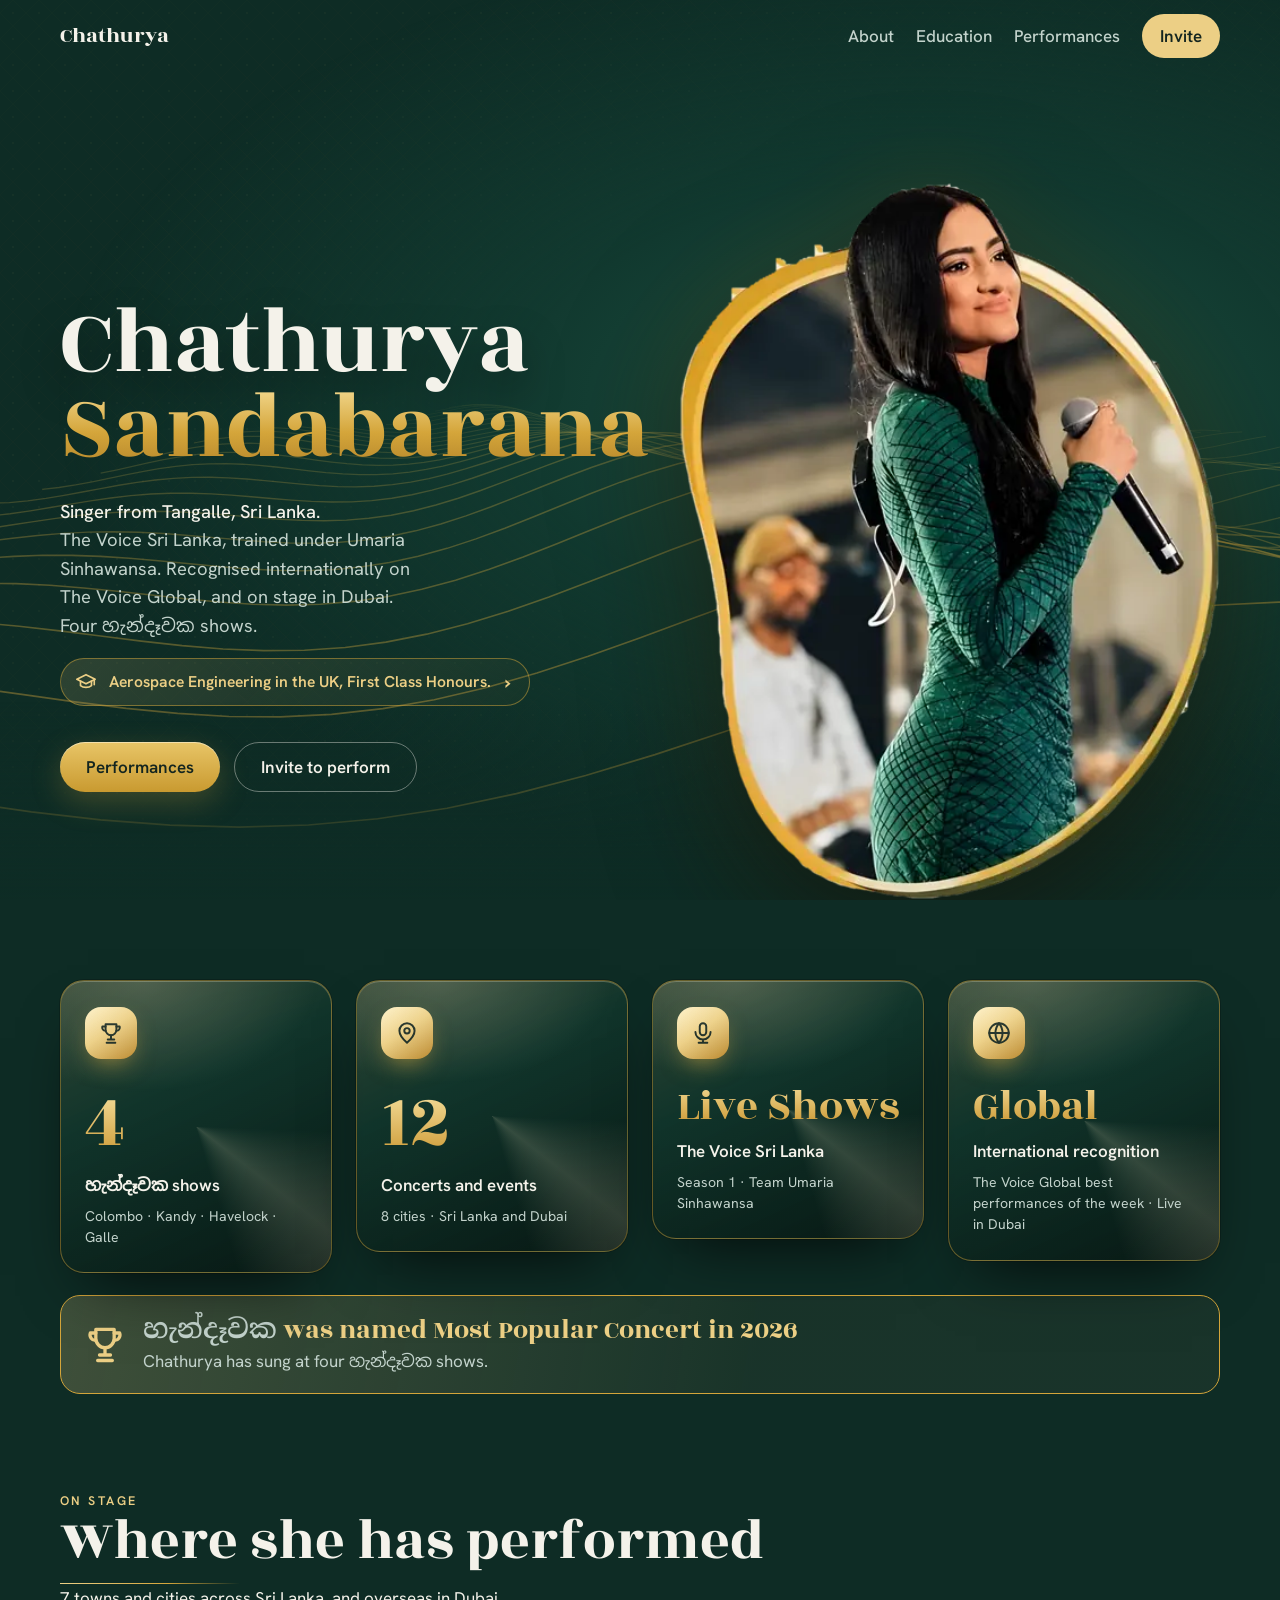
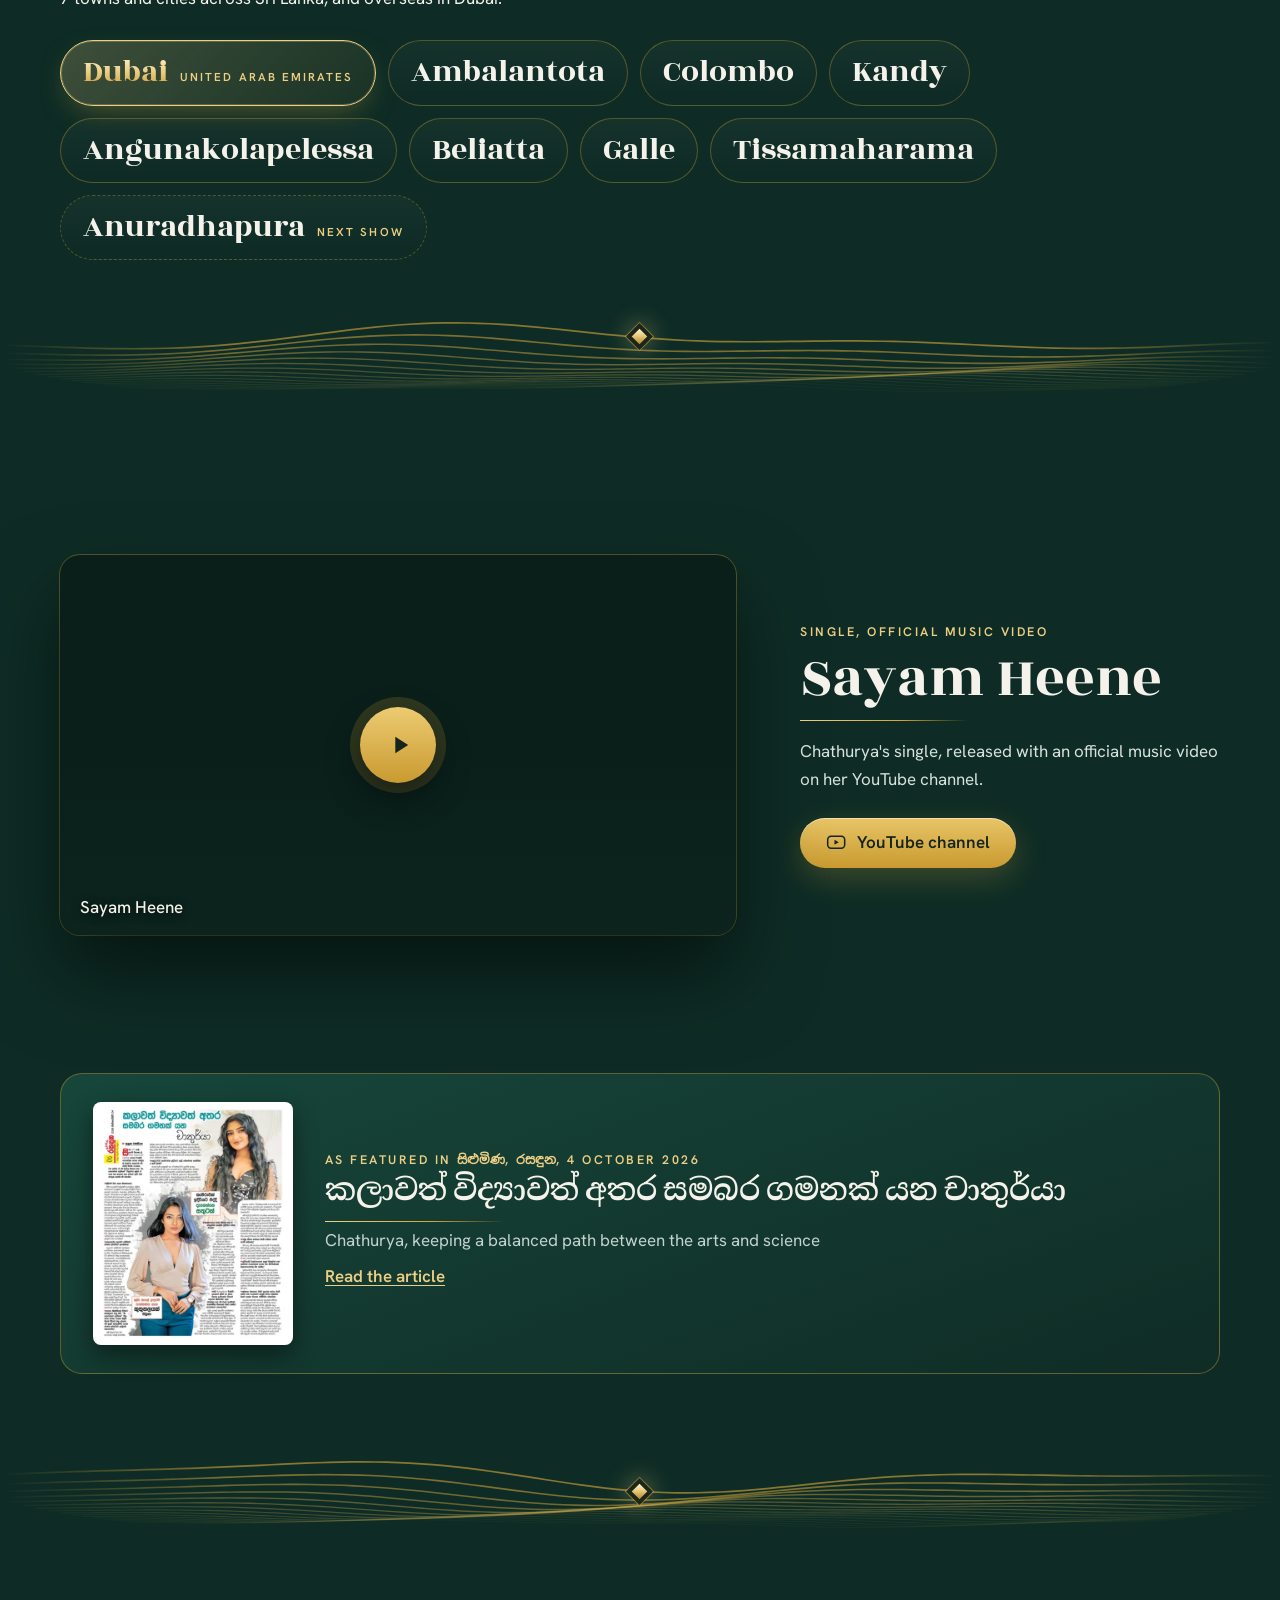
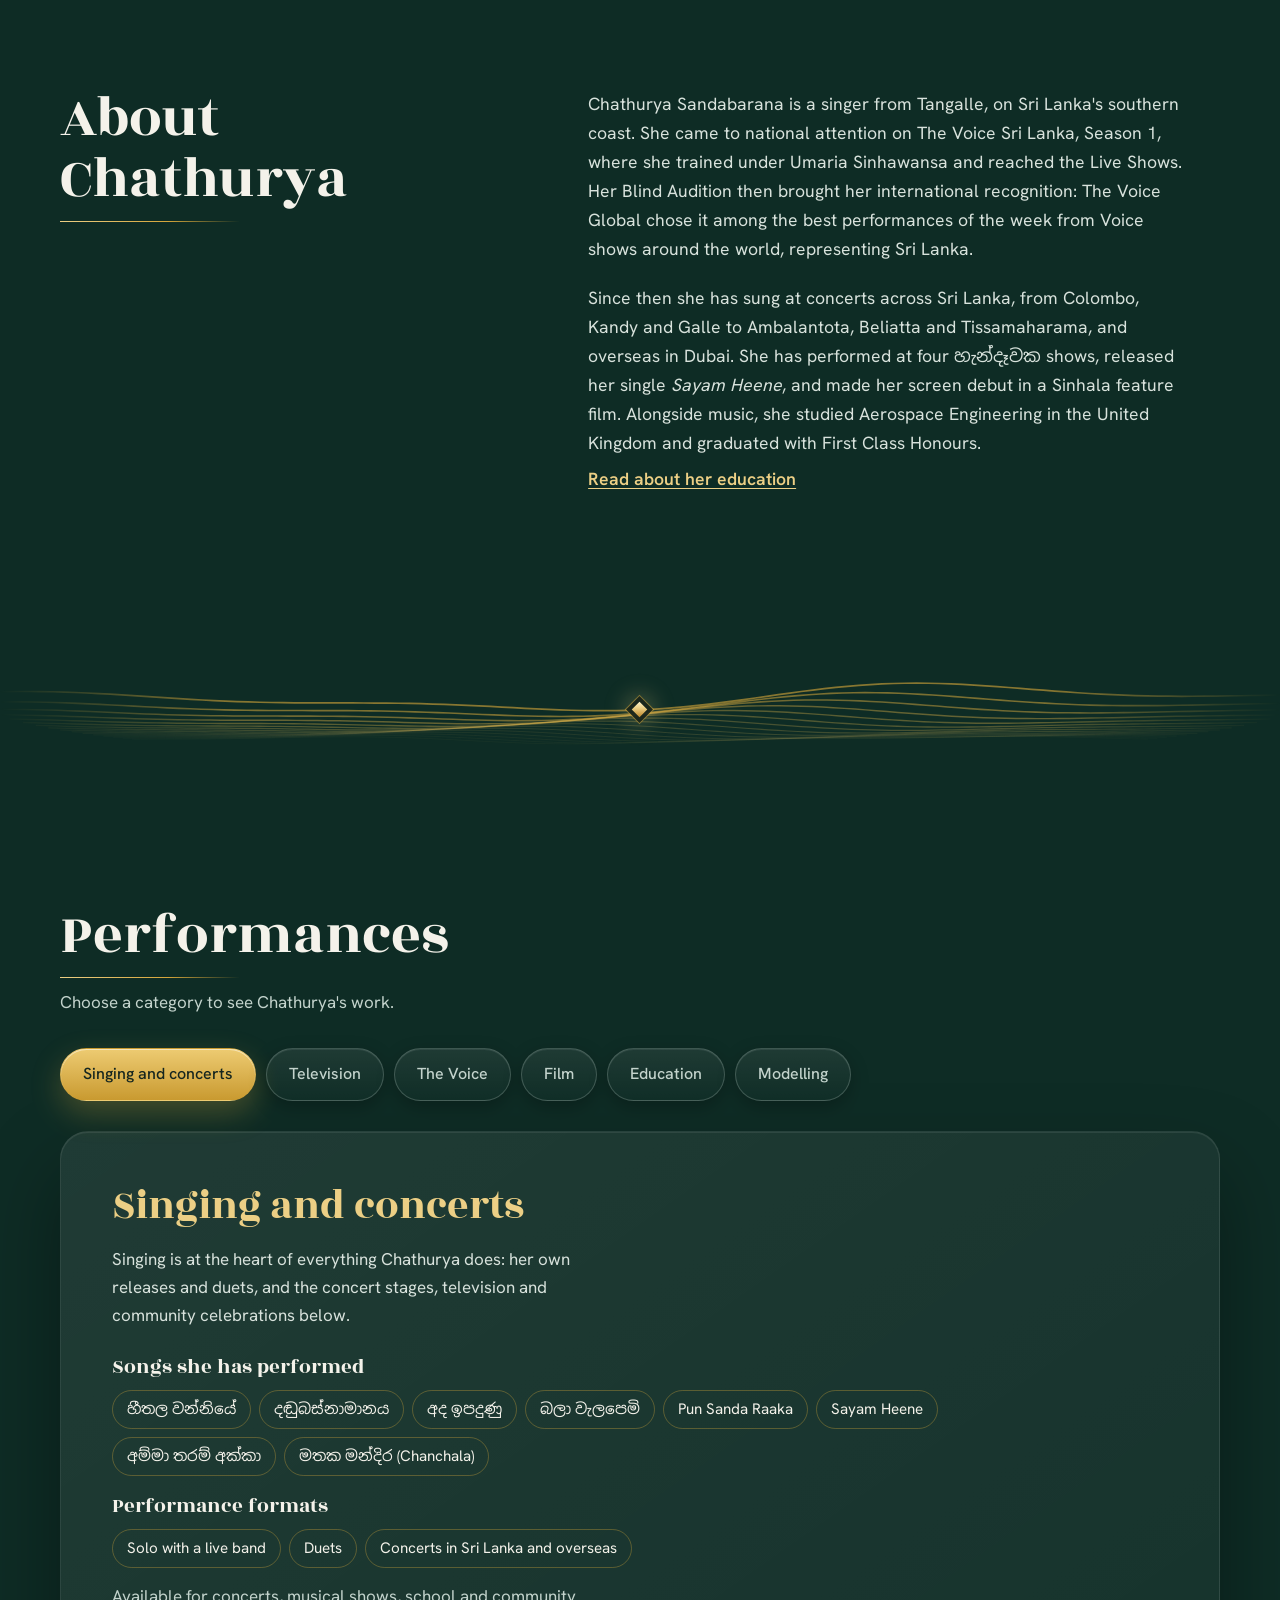
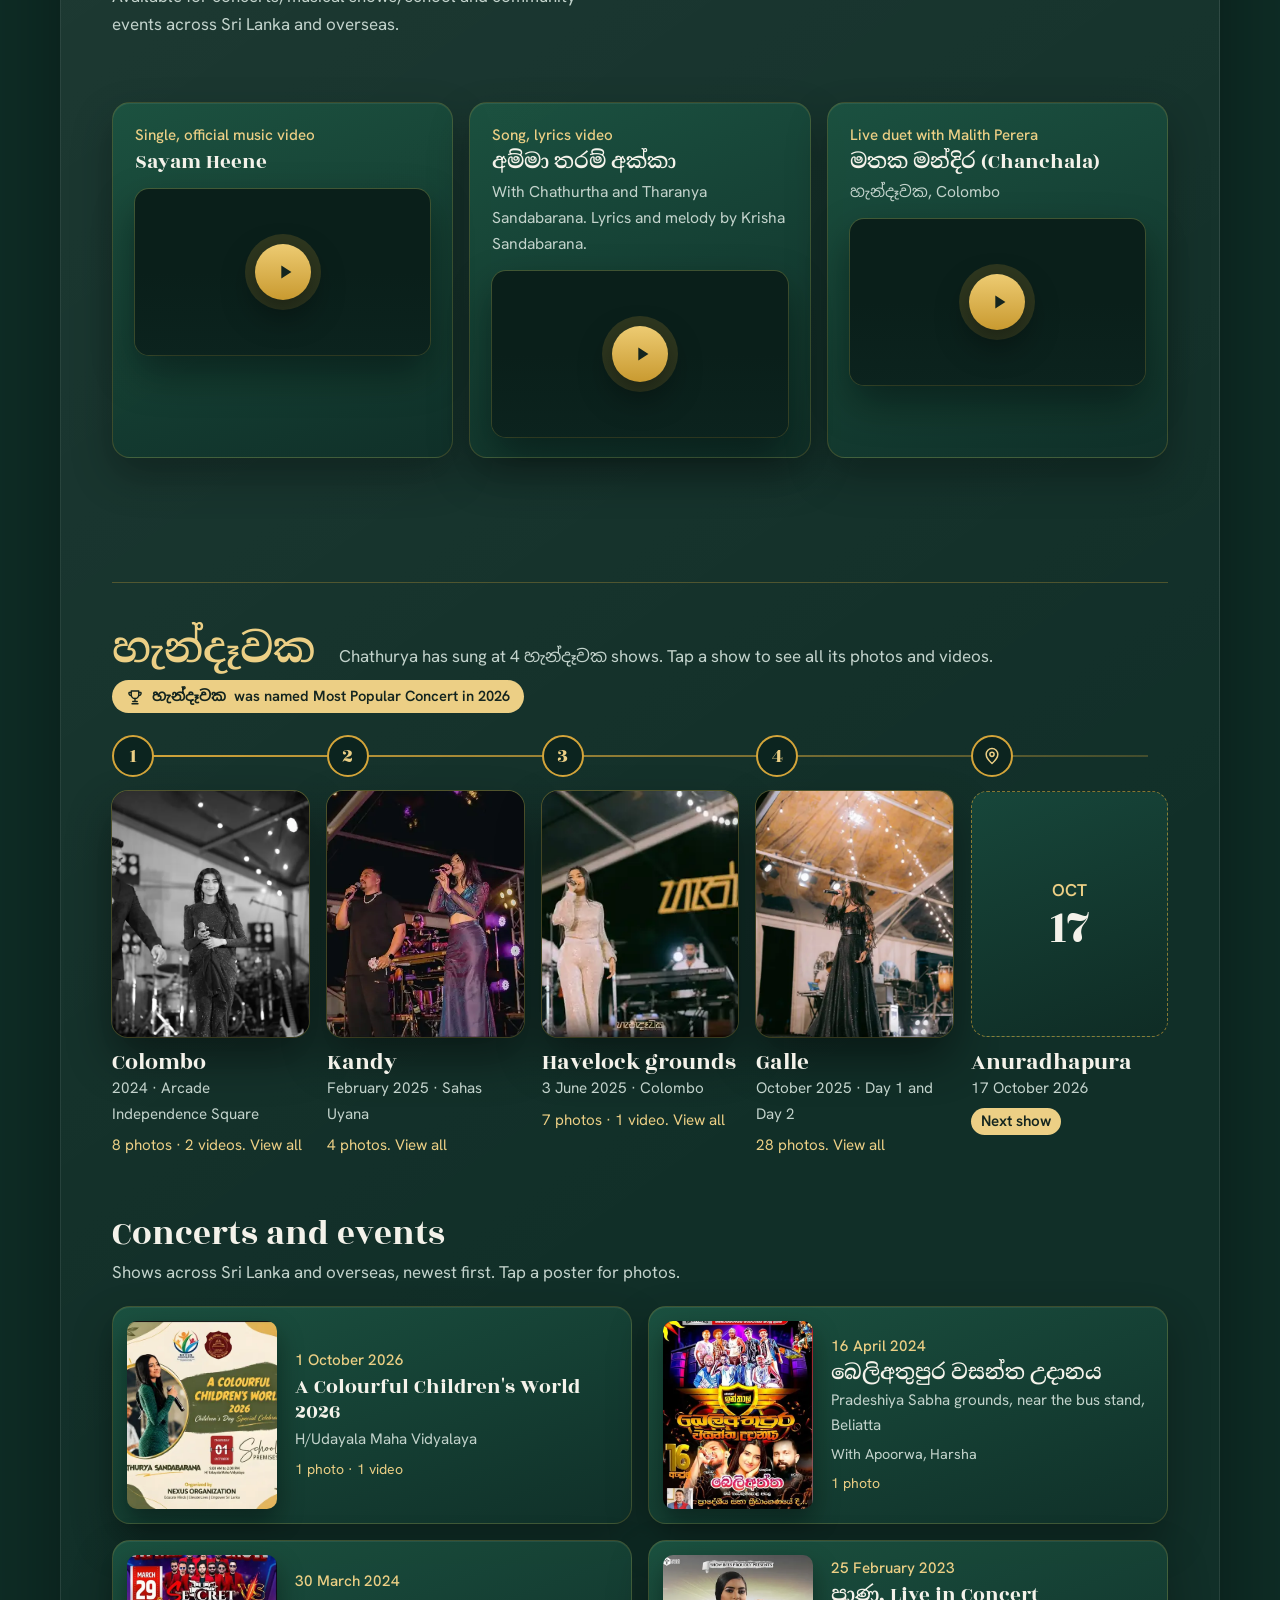
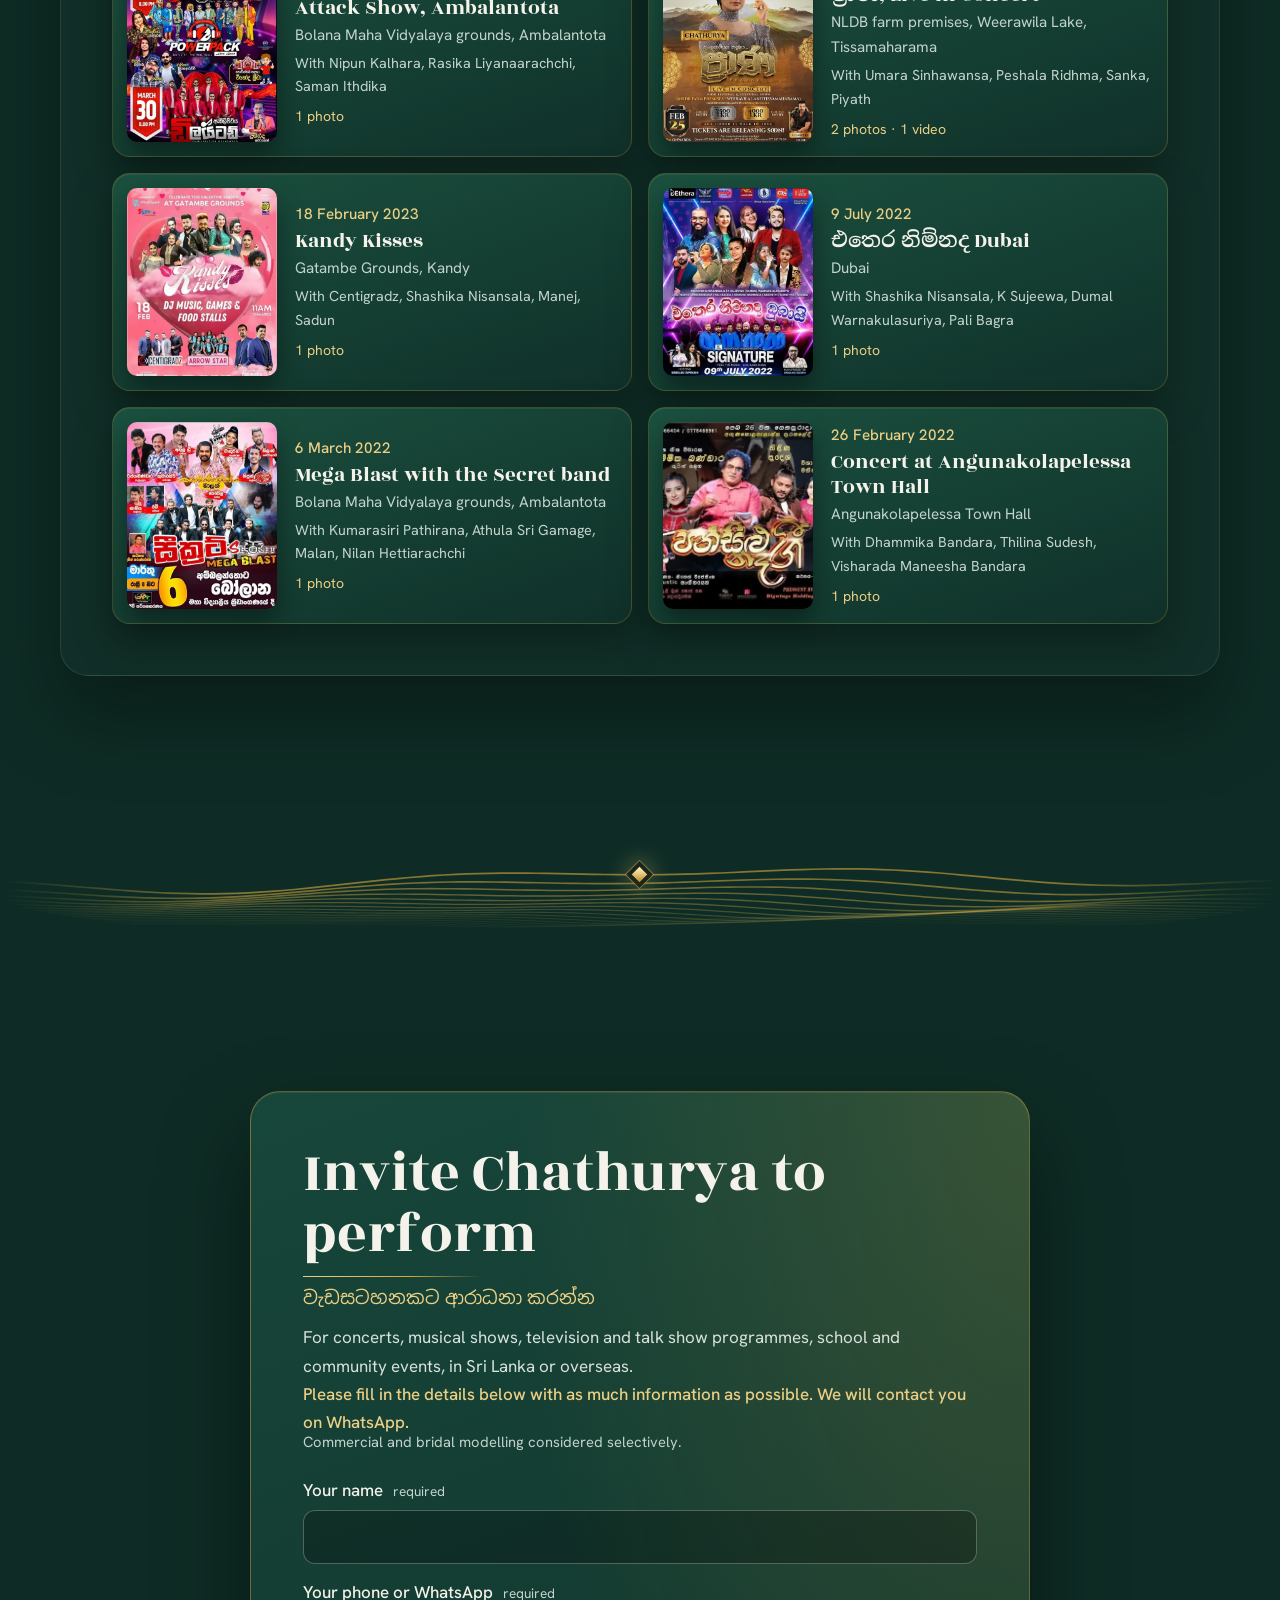
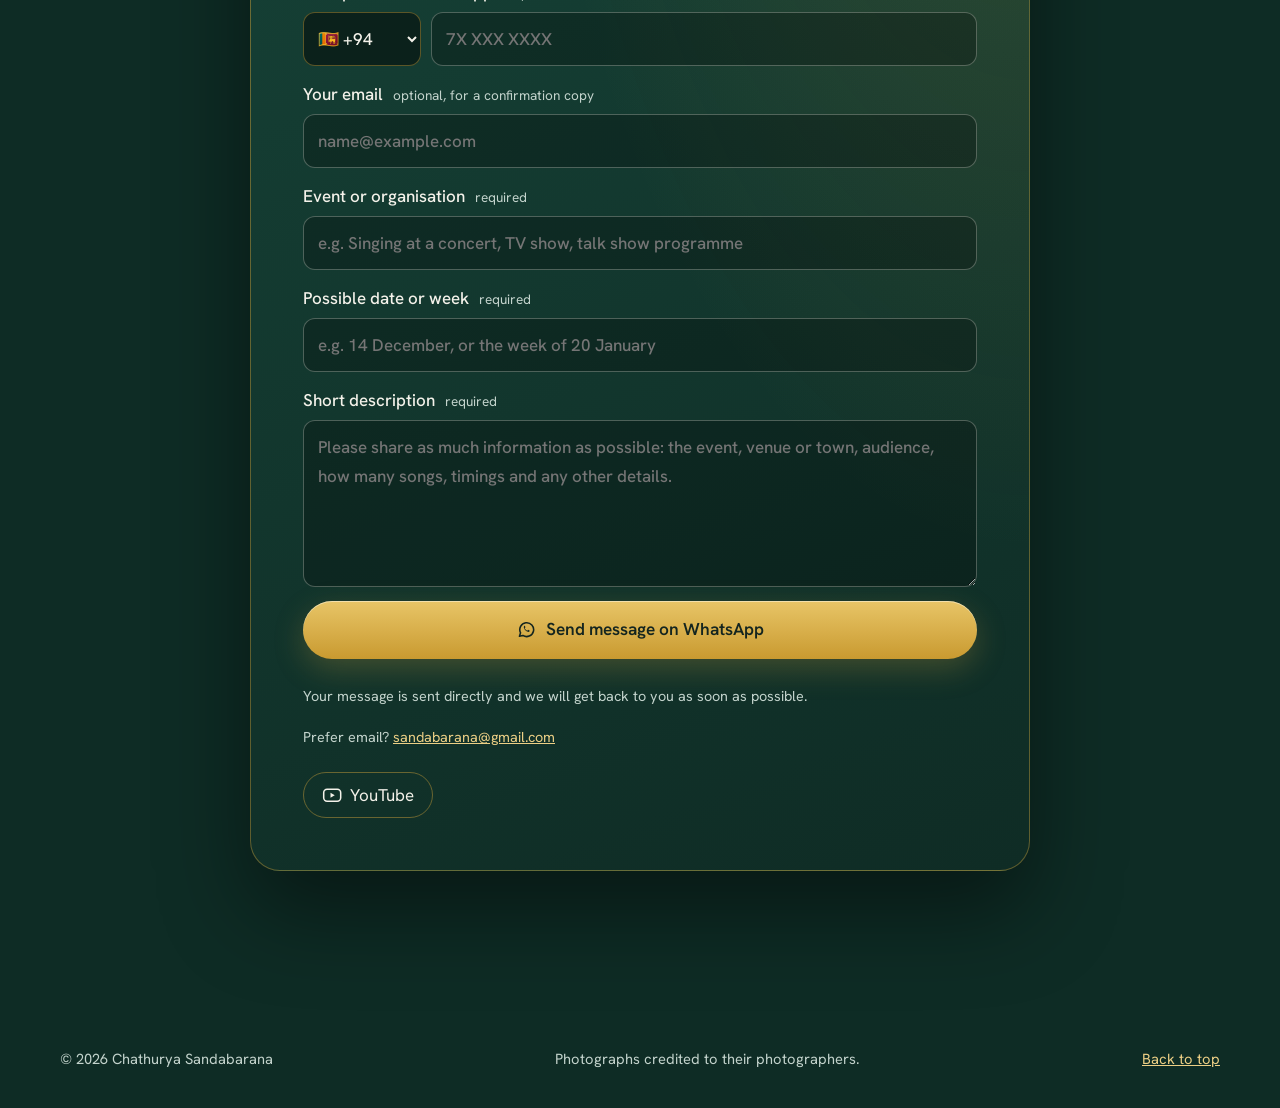
==== commit 80488181: "Security pass: private settings out of the public repo, server-side enquiry handler (Apps Script), f" ====
--- a/index.html
+++ b/index.html
@@ -715,16 +715,16 @@
   <p>For concerts, musical shows, television and talk show programmes, school and community events, in Sri Lanka or overseas.</p>
   <p class="howto">Please fill in the details below with as much information as possible. We will contact you on WhatsApp.</p>
   <p class="quiet">Commercial and bridal modelling considered selectively.</p>
-    <form id="inviteForm" novalidate data-wa="" data-to="" data-key="" data-mail="sandabarana@gmail.com" data-alerts="[[&quot;+447474363075&quot;, &quot;2263435&quot;], [&quot;+447404334893&quot;, &quot;7862768&quot;]]">
+    <form id="inviteForm" novalidate data-wa="" data-to="" data-key="" data-mail="sandabarana@gmail.com" data-endpoint="" data-alerts="[[&quot;+447474363075&quot;, &quot;2263435&quot;], [&quot;+447404334893&quot;, &quot;7862768&quot;]]">
     <input type="checkbox" name="botcheck" class="hp" tabindex="-1" autocomplete="off" aria-hidden="true">
-    <label><span class="lt">Your name <span class="req">required</span></span><input name="name" autocomplete="name" required></label>
+    <label><span class="lt">Your name <span class="req">required</span></span><input name="name" maxlength="80" autocomplete="name" required></label>
     <label><span class="lt">Your phone or WhatsApp <span class="req">required</span></span>
       <span class="phone"><select name="cc" aria-label="Country code"><option value="+94" selected>🇱🇰 +94</option><option value="+44">🇬🇧 +44</option><option value="+971">🇦🇪 +971</option><option value="+61">🇦🇺 +61</option><option value="+1">🇺🇸 +1</option><option value="+91">🇮🇳 +91</option><option value="+65">🇸🇬 +65</option><option value="+974">🇶🇦 +974</option><option value="+966">🇸🇦 +966</option><option value="+33">🇫🇷 +33</option><option value="+49">🇩🇪 +49</option><option value="+39">🇮🇹 +39</option><option value="+82">🇰🇷 +82</option><option value="+81">🇯🇵 +81</option><option value="+60">🇲🇾 +60</option><option value="+">Other</option></select>
-      <input name="phone" type="tel" inputmode="tel" autocomplete="tel-national" placeholder="7X XXX XXXX" required></span></label>
-    <label><span class="lt">Your email <span class="opt">optional, for a confirmation copy</span></span><input name="email" type="email" autocomplete="email" inputmode="email" placeholder="name@example.com"></label>
-    <label><span class="lt">Event or organisation <span class="req">required</span></span><input name="event" autocomplete="organization" placeholder="e.g. Singing at a concert, TV show, talk show programme" required></label>
-    <label><span class="lt">Possible date or week <span class="req">required</span></span><input name="date" placeholder="e.g. 14 December, or the week of 20 January" required></label>
-    <label><span class="lt">Short description <span class="req">required</span></span><textarea name="msg" rows="5" placeholder="Please share as much information as possible: the event, venue or town, audience, how many songs, timings and any other details." required></textarea></label>
+      <input name="phone" maxlength="20" type="tel" inputmode="tel" autocomplete="tel-national" placeholder="7X XXX XXXX" required></span></label>
+    <label><span class="lt">Your email <span class="opt">optional, for a confirmation copy</span></span><input name="email" maxlength="120" type="email" autocomplete="email" inputmode="email" placeholder="name@example.com"></label>
+    <label><span class="lt">Event or organisation <span class="req">required</span></span><input name="event" maxlength="150" autocomplete="organization" placeholder="e.g. Singing at a concert, TV show, talk show programme" required></label>
+    <label><span class="lt">Possible date or week <span class="req">required</span></span><input name="date" maxlength="80" placeholder="e.g. 14 December, or the week of 20 January" required></label>
+    <label><span class="lt">Short description <span class="req">required</span></span><textarea name="msg" maxlength="1500" rows="5" placeholder="Please share as much information as possible: the event, venue or town, audience, how many songs, timings and any other details." required></textarea></label>
     <p class="err" id="formErr" role="alert" hidden>Please fill in your name, phone number, event, possible date and a short description.</p>
     <div class="send"><button type="submit" class="btn primary big" data-send="wa"><svg class="ico" viewBox="0 0 24 24" fill="none" stroke="currentColor" stroke-width="1.8" stroke-linecap="round" stroke-linejoin="round" aria-hidden="true"><path d="M4 20l1.3-4A8 8 0 1 1 8 19z"/><path d="M9 9c0 3 3 6 6 6l1-1.5-2-1-1 1c-1 0-3-2-3-3l1-1-1-2z" fill="currentColor" stroke="none"/></svg>Send message on WhatsApp</button></div>
     <p class="fine">Your message is sent directly and we will get back to you as soon as possible.</p>
@@ -830,26 +830,36 @@
 if (form) form.addEventListener('submit', async ev => { ev.preventDefault();
   const f = new FormData(form), v = k => (f.get(k) || '').toString().trim();
   const need = ['name','phone','event','date','msg'].find(k => !v(k)); if (need) { $('#formErr').hidden = false; form[need].focus(); return; }
-  $('#formErr').hidden = true;
   let phone = v('phone').replace(/[^\d+]/g, ''); if (!phone.startsWith('+')) phone = v('cc') + phone.replace(/^0+/, '');
+  const err = $('#formErr'), say = m => { err.textContent = m; err.hidden = false; };
+  if (!/^\+\d{7,15}$/.test(phone)) { say('Please check your phone number.'); form.phone.focus(); return; }
+  if (v('email') && !/^[^\s@]+@[^\s@]+\.[^\s@]+$/.test(v('email'))) { say('Please check your email address.'); form.email.focus(); return; }
+  let last = 0; try { last = +localStorage.getItem('cs_sent') || 0; } catch (e) {}
+  if (Date.now() - last < 60000) { say('Your message was just sent. Please wait a minute before sending another.'); return; }
+  err.hidden = true;
   const lines = ['New enquiry from ' + v('name') + ', ' + phone, '', 'Name: ' + v('name'), 'Phone / WhatsApp: ' + phone, '', 'Event: ' + v('event')];
   lines.push('Possible date: ' + v('date'), '', 'Description: ' + v('msg'));
   lines.push('', 'Sent from Chathurya website');
   const text = lines.join('\n').slice(0, 1500); const done = $('#formDone'); const btn = form.querySelector('[data-send]');
   btn.disabled = true;
-  try { JSON.parse(form.dataset.alerts || '[]').forEach(([ph, k], i) => setTimeout(() => {
-    const u = 'https://api.callmebot.com/whatsapp.php?phone=' + ph.replace(/\D/g, '') + '&apikey=' + encodeURIComponent(k) + '&text=' + encodeURIComponent(text);
-    (window.__beacons = window.__beacons || []).push(Object.assign(new Image(), { src: u })); }, i * 2500)); } catch (e) {}
-  if (!form.dataset.key && form.dataset.mail && !f.get('botcheck')) {
-    try { await fetch('https://formsubmit.co/ajax/' + form.dataset.mail, { method: 'POST', headers: { 'Content-Type': 'application/json', Accept: 'application/json' },
-      body: JSON.stringify({ _subject: 'New enquiry: ' + v('event') + ' (' + v('name') + ')', _template: 'table', _captcha: 'false', _autoresponse: 'Thank you for contacting Chathurya Sandabarana. We have received your message and will get back to you on WhatsApp as soon as possible.',
-        Name: v('name'), Phone: phone, email: v('email'), Event: v('event'), 'Possible date': v('date'), Description: v('msg'), Page: location.href }) }); } catch (e) {}
+  if (f.get('botcheck')) { btn.disabled = false; return; }
+  if (form.dataset.endpoint) {
+    let res = null;
+    try { const r = await fetch(form.dataset.endpoint, { method: 'POST', headers: { 'Content-Type': 'text/plain;charset=utf-8' },
+      body: JSON.stringify({ name: v('name'), phone, email: v('email'), event: v('event'), date: v('date'), msg: v('msg'), page: location.href }) });
+      res = await r.json(); } catch (e) { res = null; }
+    if (!res || !res.ok) { btn.disabled = false; say((res && res.message) || 'Sorry, the message could not be sent. Please try again, or email ' + (form.dataset.mail || 'us') + '.'); return; }
+  } else {
+    try { JSON.parse(form.dataset.alerts || '[]').forEach(([ph, k], i) => setTimeout(() => {
+      const u = 'https://api.callmebot.com/whatsapp.php?phone=' + ph.replace(/\D/g, '') + '&apikey=' + encodeURIComponent(k) + '&text=' + encodeURIComponent(text);
+      (window.__beacons = window.__beacons || []).push(Object.assign(new Image(), { src: u })); }, i * 2500)); } catch (e) {}
+    if (form.dataset.mail) {
+      try { await fetch('https://formsubmit.co/ajax/' + form.dataset.mail, { method: 'POST', headers: { 'Content-Type': 'application/json', Accept: 'application/json' },
+        body: JSON.stringify({ _subject: 'New enquiry: ' + v('event') + ' (' + v('name') + ')', _template: 'table', _captcha: 'false', _autoresponse: 'Thank you for contacting Chathurya Sandabarana. We have received your message and will get back to you on WhatsApp as soon as possible.',
+          Name: v('name'), Phone: phone, email: v('email'), Event: v('event'), 'Possible date': v('date'), Description: v('msg'), Page: location.href }) }); } catch (e) {}
+    }
   }
-  if (form.dataset.key && !f.get('botcheck')) {
-    try { await fetch('https://api.web3forms.com/submit', { method: 'POST', headers: { 'Content-Type': 'application/json', Accept: 'application/json' },
-      body: JSON.stringify({ access_key: form.dataset.key, subject: 'Invitation: ' + v('event') + ' (' + v('name') + ')', from_name: 'Chathurya website',
-        name: v('name'), phone, event: v('event'), date: v('date'), message: v('msg'), page: location.href }) }); } catch (e) {}
-  }
+  try { localStorage.setItem('cs_sent', Date.now()); } catch (e) {}
   btn.disabled = false;
   if (form.dataset.wa) { window.open('https://wa.me/' + form.dataset.wa + '?text=' + encodeURIComponent(text), '_blank', 'noopener');
     done.textContent = 'Thank you. WhatsApp has opened with your message ready. Press send there and we will reply on WhatsApp.'; }
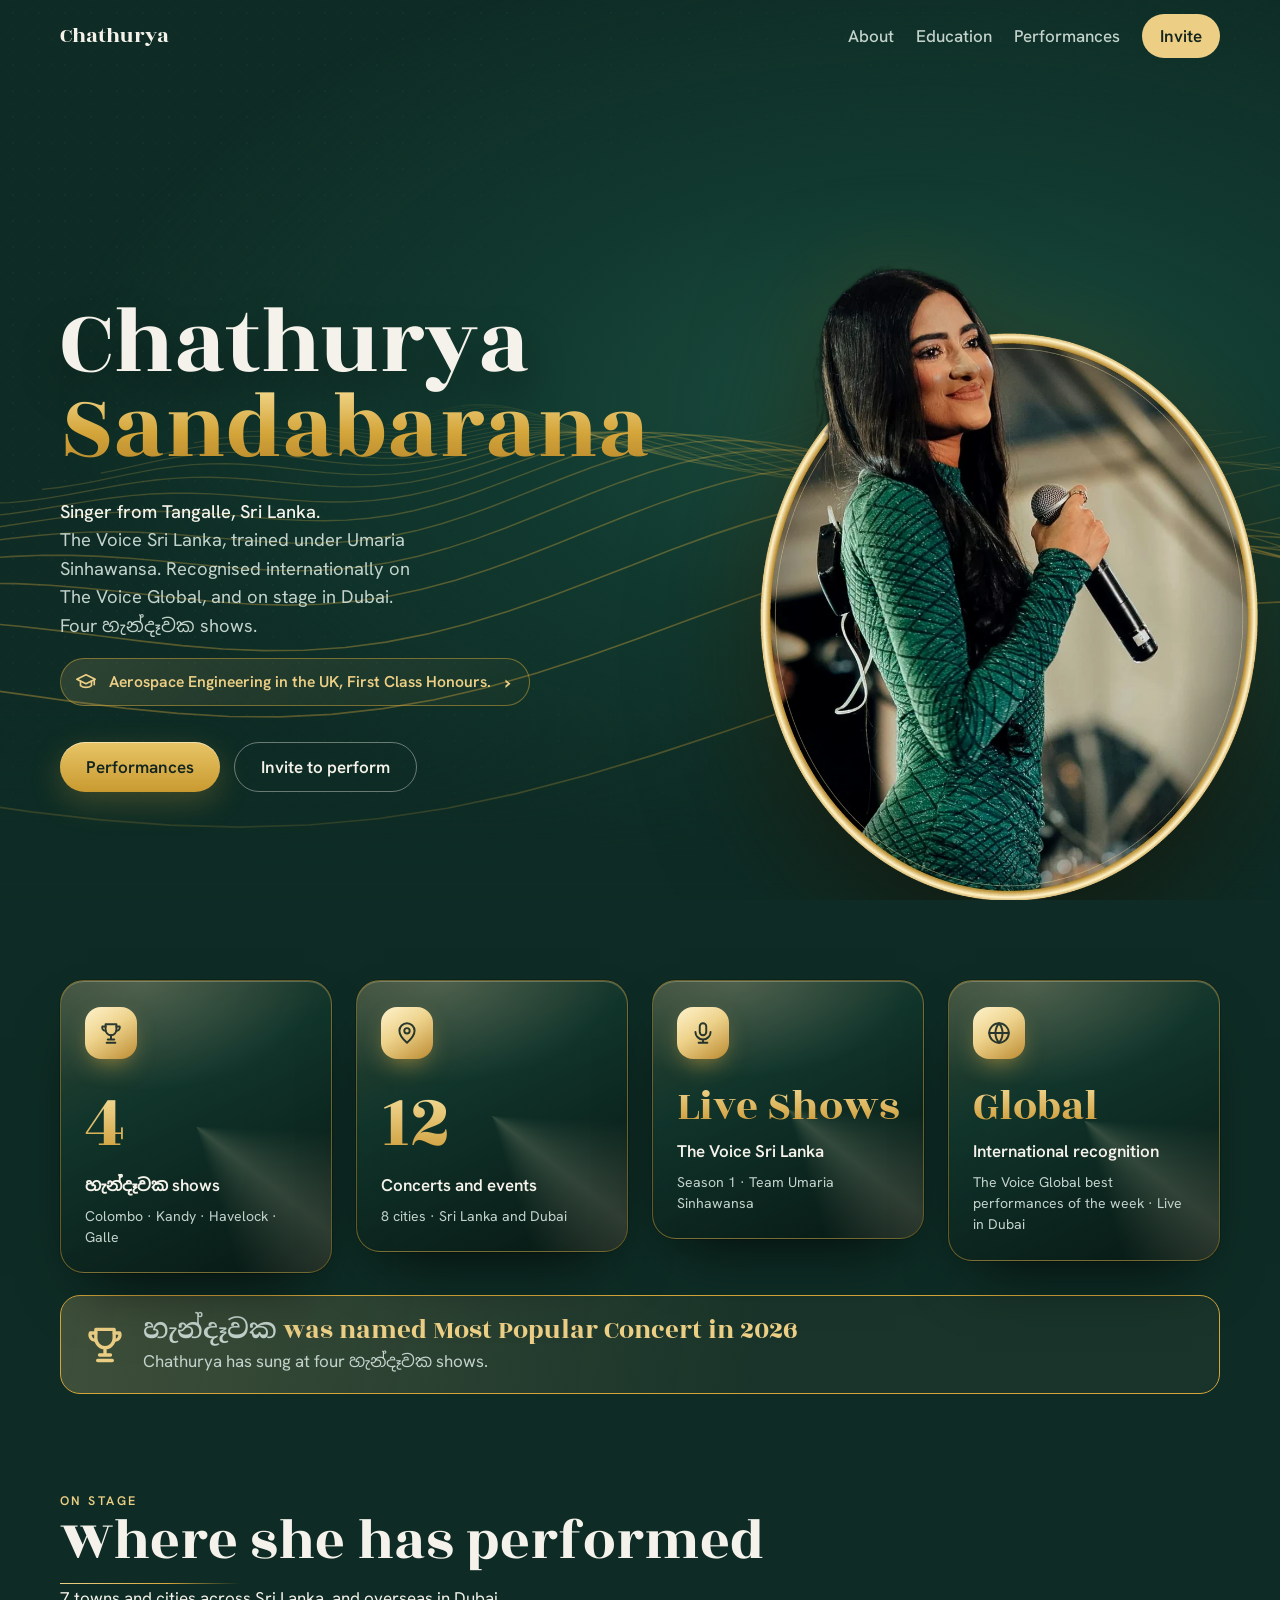
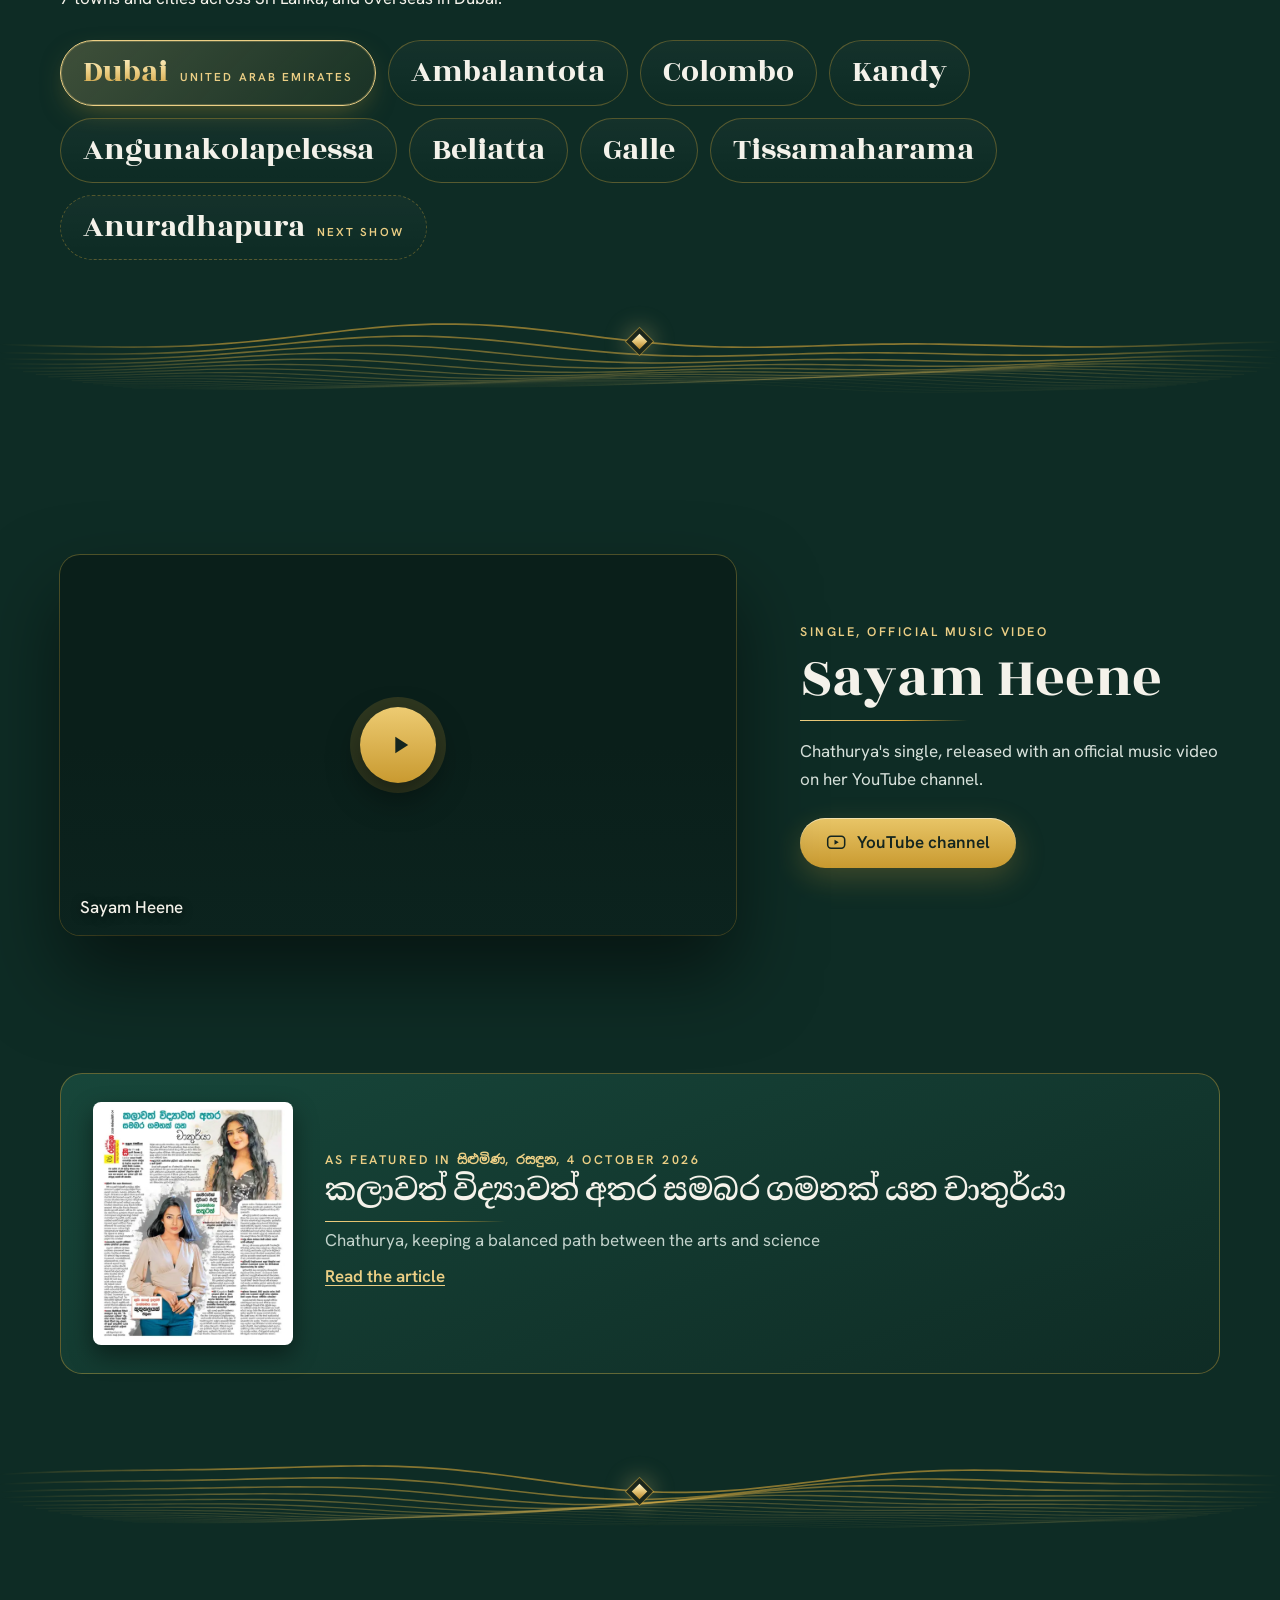
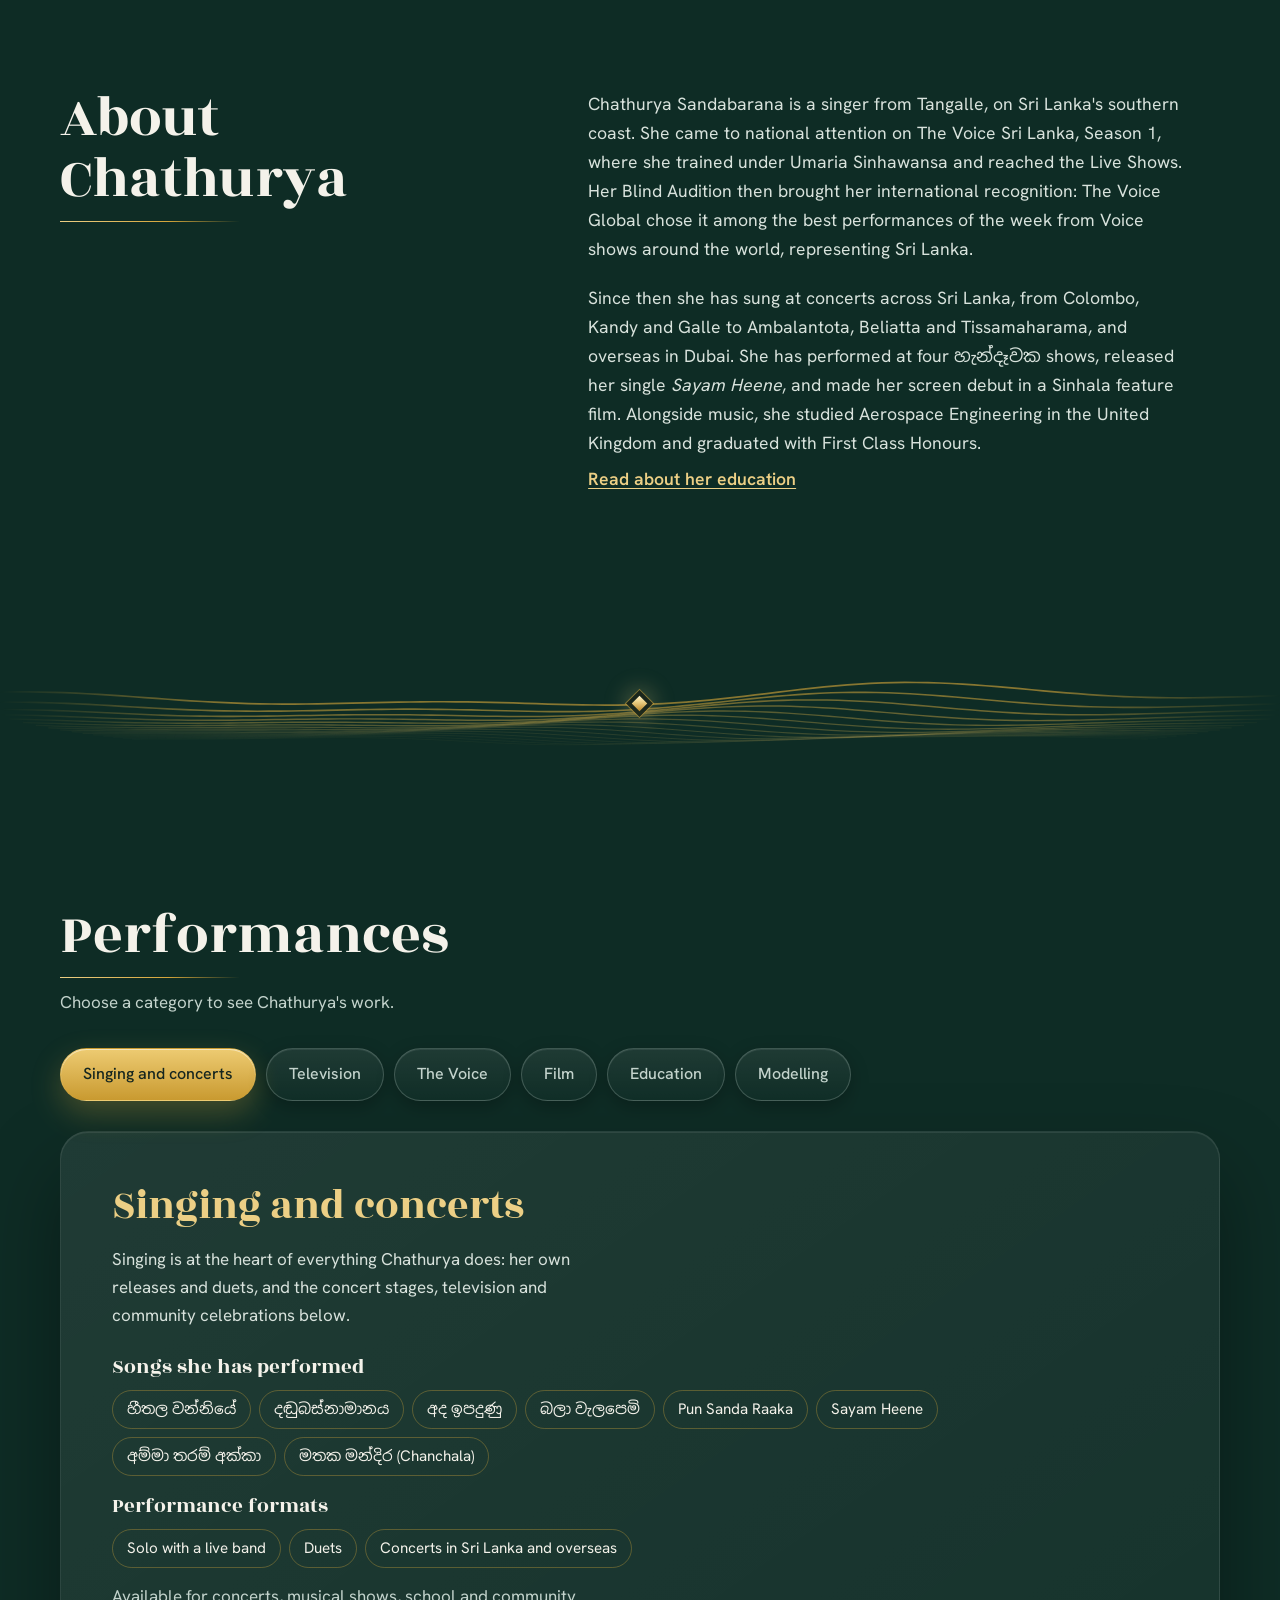
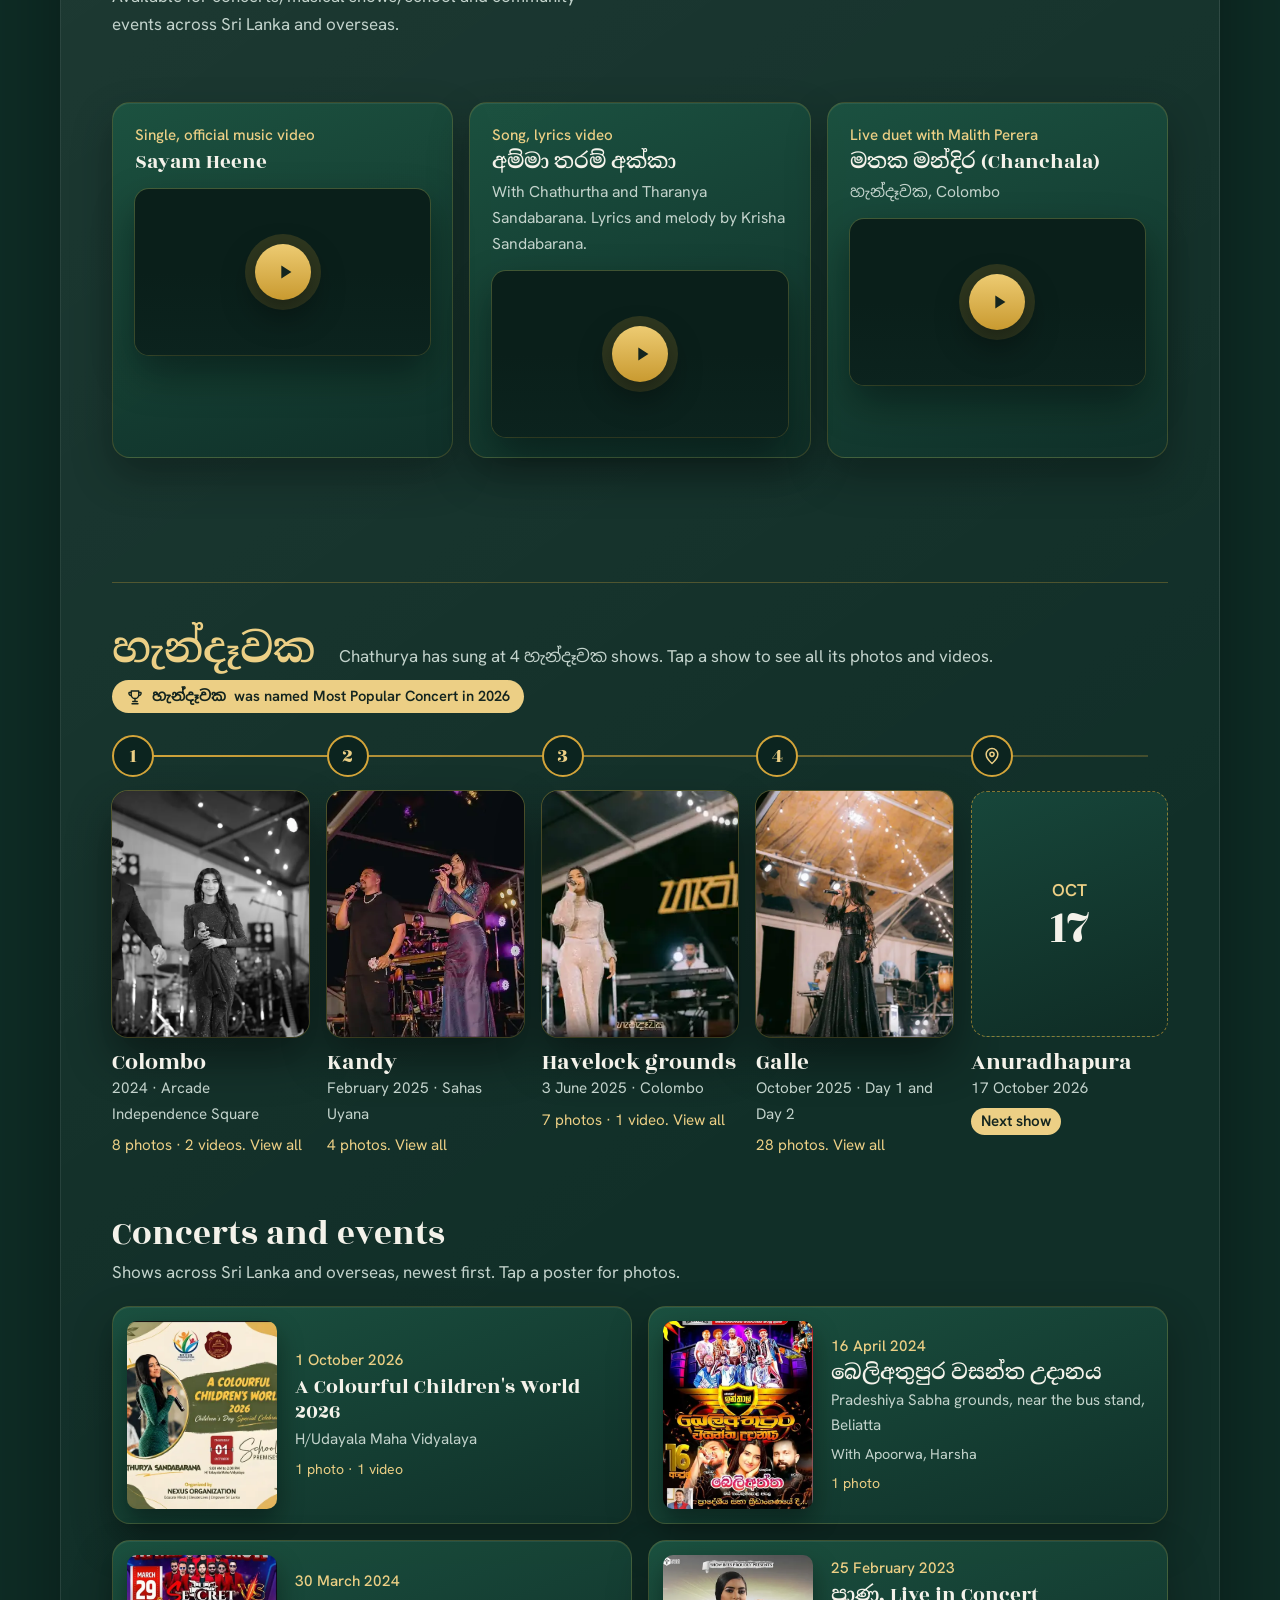
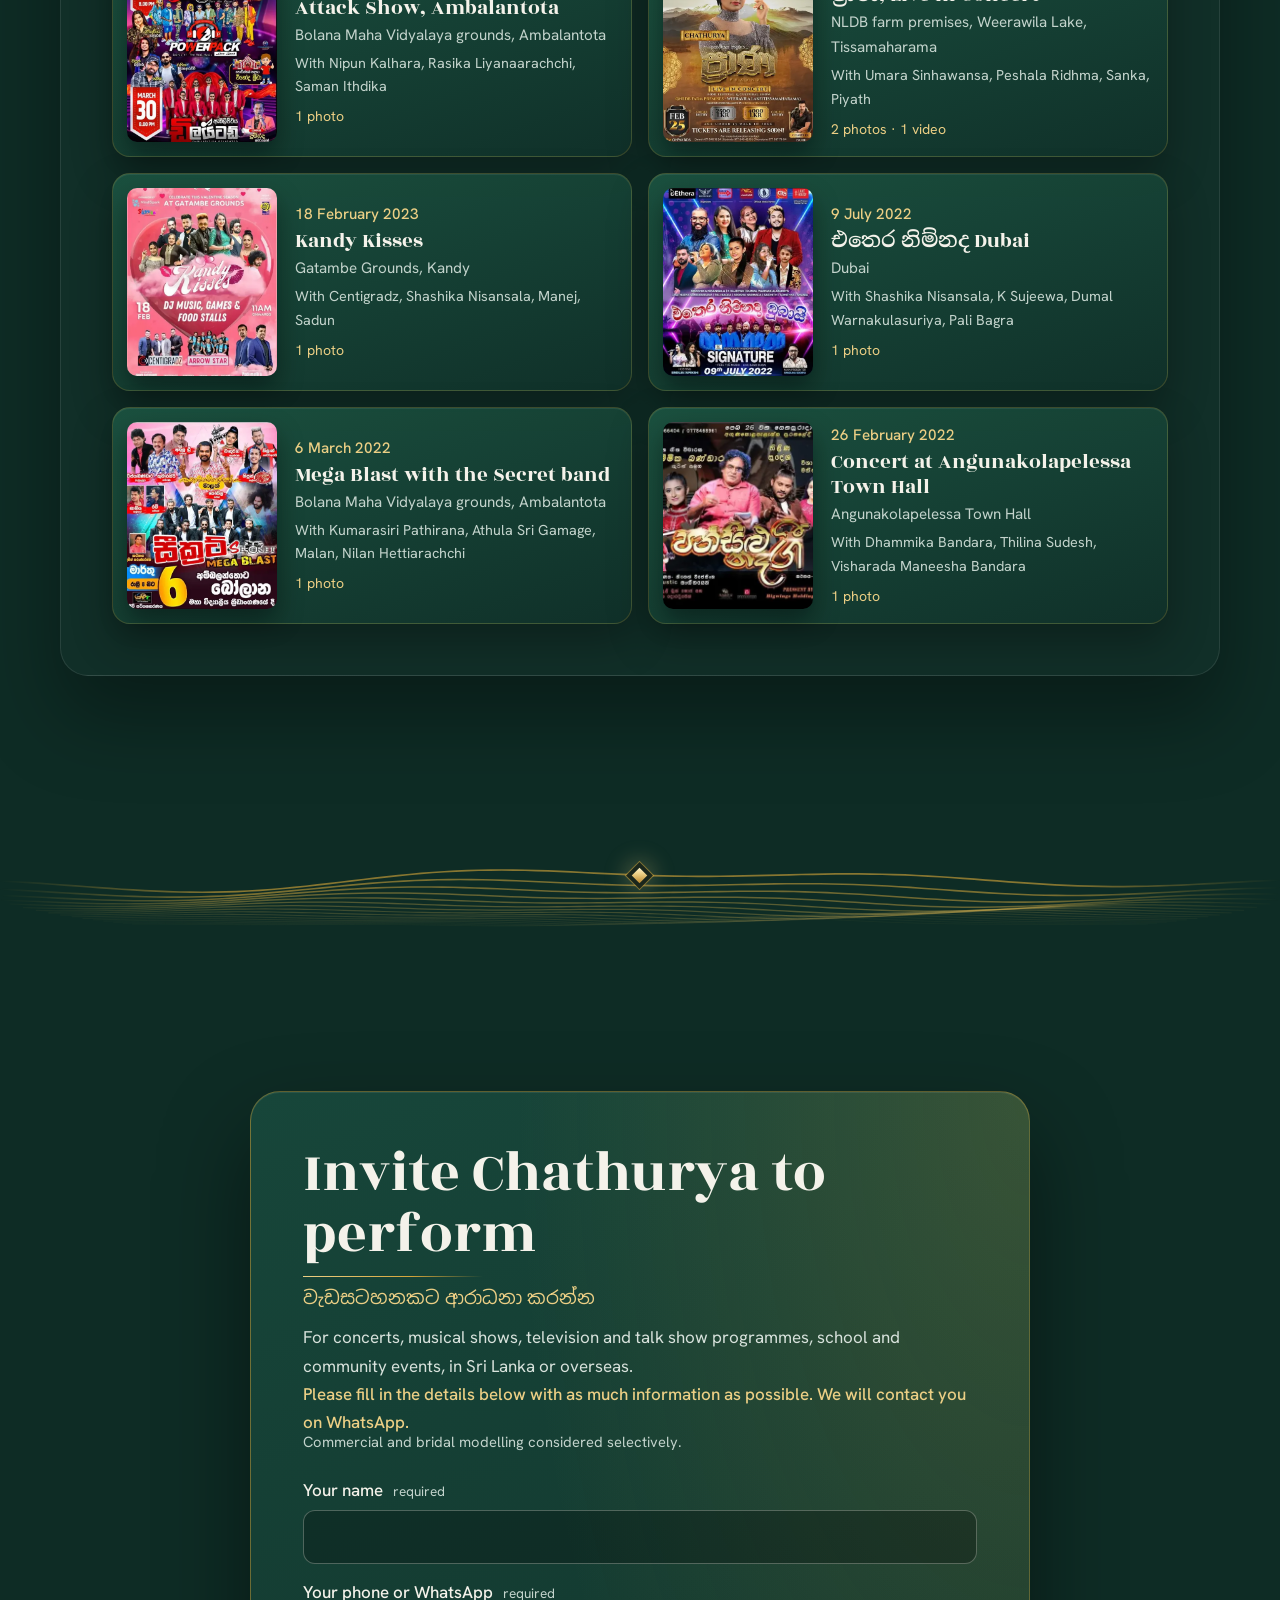
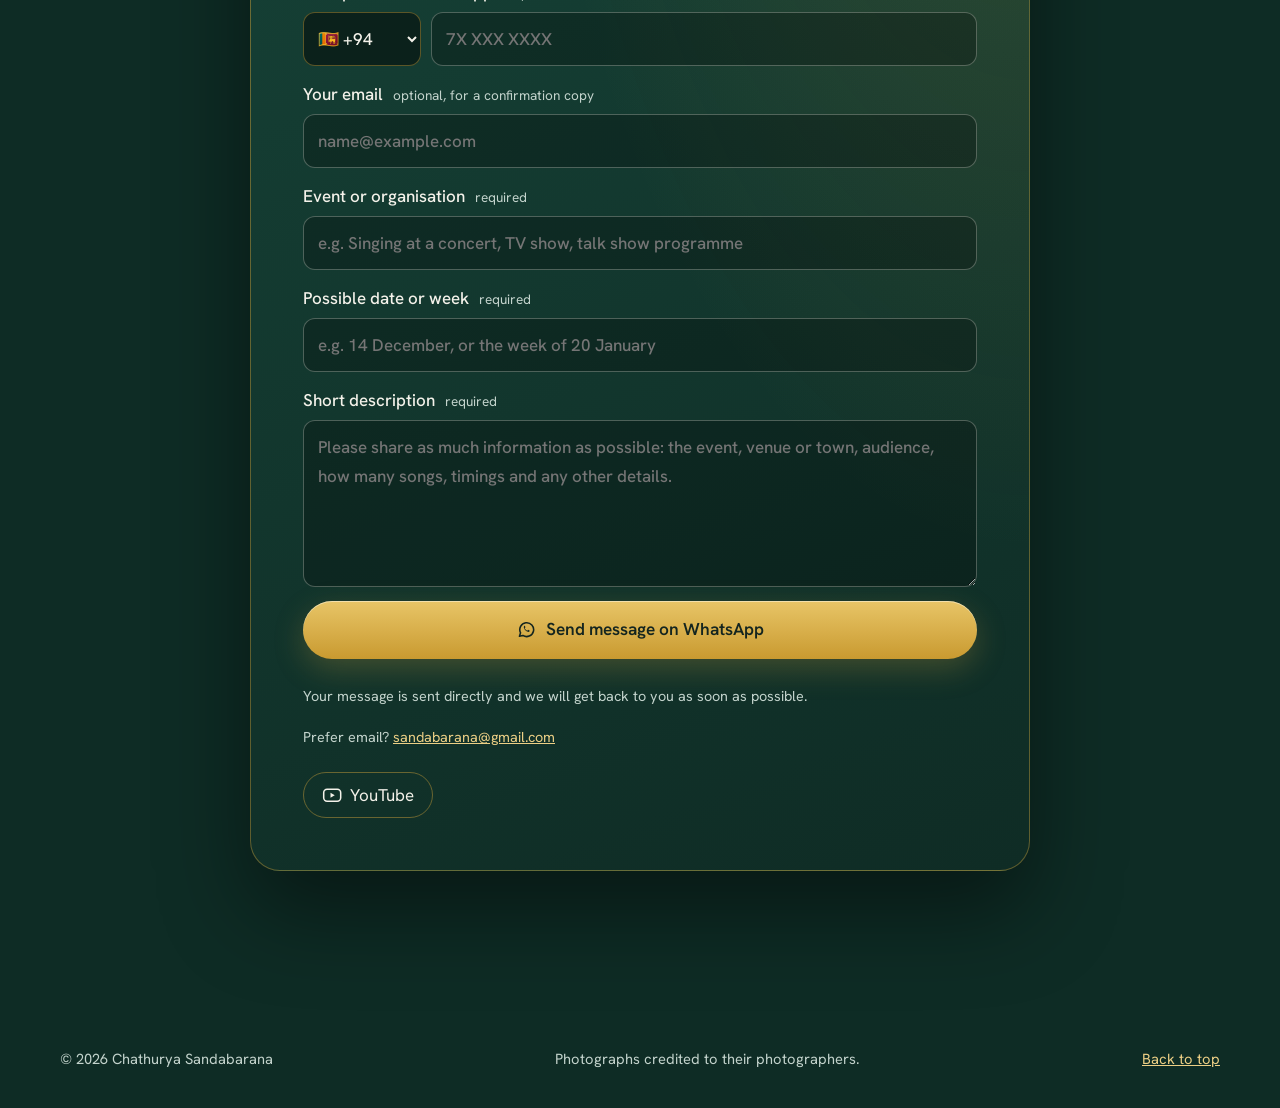
==== commit 64a493c2: "Publish built site" ====
--- a/index.html
+++ b/index.html
@@ -14,6 +14,7 @@
 <meta name="twitter:card" content="summary_large_image">
 <meta name="theme-color" content="#0C241F">
 <link rel="icon" href="assets/icon.png">
+<meta name="site-collector" content="">
 <link rel="preload" href="assets/fonts/rozha-one-latin-400-normal.woff2" as="font" type="font/woff2" crossorigin>
 <link rel="preload" href="assets/fonts/hanken-grotesk-latin-400-normal.woff2" as="font" type="font/woff2" crossorigin>
 <style>@font-face{font-family:"Rozha One";src:url(assets/fonts/rozha-one-latin-400-normal.woff2) format("woff2");font-display:swap}
@@ -71,7 +72,7 @@
 .lede strong{color:var(--pearl);font-weight:500;display:block}
 .actions{display:flex;gap:14px;flex-wrap:wrap;margin-top:30px}
 .stage{justify-self:end;align-self:end;perspective:1200px}
-.portrait{height:min(80svh,720px);width:auto;max-width:none;filter:drop-shadow(0 40px 60px rgba(0,0,0,.55)) drop-shadow(0 0 40px rgba(212,165,58,.12));transition:transform .6s cubic-bezier(.2,.7,.1,1)}
+.portrait{height:min(74svh,640px);width:auto;max-width:none;filter:drop-shadow(0 40px 60px rgba(0,0,0,.55)) drop-shadow(0 0 40px rgba(212,165,58,.12));transition:transform .6s cubic-bezier(.2,.7,.1,1)}
 @media (prefers-reduced-motion:no-preference){.name span{animation:rise 1s cubic-bezier(.2,.7,.1,1) both}.name span+span{animation-delay:.12s}.lede,.actions{animation:fade .9s .45s both}.stage{animation:settle 1.3s .1s cubic-bezier(.2,.7,.1,1) both}
 @keyframes rise{from{opacity:0;transform:translateY(.35em)}}@keyframes fade{from{opacity:0}}@keyframes settle{from{opacity:0;transform:translateY(50px)}}}
 @media (max-width:860px){.hero{align-items:start}.hero-grid{grid-template-columns:1fr;padding-top:88px}.intro{padding-bottom:0}.name{font-size:clamp(2.8rem,13.4vw,5.6rem)}.stage{justify-self:center;margin-top:22px}.portrait{height:auto;width:min(92vw,440px);max-width:100%}}
@@ -539,6 +540,7 @@
 @media (max-width:980px){.vgrid{grid-template-columns:1fr 1fr}}
 @media (max-width:620px){.vgrid{grid-template-columns:1fr}}
 .vgrid .item{margin:0}
+@media (min-width:861px){.hero .stage{margin-right:calc(-1 * min(90px, max(0px, (100vw - 1180px) / 2)))}.hero .portrait{height:min(74svh,640px,50vw)}}
 </style>
 <script type="application/ld+json">[{"@context": "https://schema.org", "@type": "Person", "name": "Chathurya Sandabarana", "url": "https://chathurya.caeleon.net/", "jobTitle": "Singer", "homeLocation": {"@type": "Place", "name": "Tangalle, Sri Lanka"}, "alumniOf": {"@type": "CollegeOrUniversity", "name": "Kingston University London"}, "sameAs": ["https://www.facebook.com/chathuryasandabaranaofficial", "https://www.youtube.com/@chathuryasandabaranaofficial"], "image": "https://chathurya.caeleon.net/assets/share.jpg"}, {"@context": "https://schema.org", "@type": "MusicEvent", "name": "Handawaka, Anuradhapura", "startDate": "2026-10-17", "eventStatus": "https://schema.org/EventScheduled", "location": {"@type": "Place", "name": "Irrigation Ground", "address": {"@type": "PostalAddress", "addressLocality": "Anuradhapura", "addressCountry": "LK"}}, "performer": {"@type": "Person", "name": "Chathurya Sandabarana", "url": "https://chathurya.caeleon.net/"}}]</script>
 </head>
@@ -560,7 +562,7 @@
         <a class="btn ghost" href="#invite">Invite to perform</a>
       </div>
     </div>
-    <div class="stage"><img src="assets/img/assets__chathurya-stage-480.webp" srcset="assets/img/assets__chathurya-stage-480.webp 480w" sizes="(max-width: 860px) 92vw, 520px" width="900" height="1195" alt="Chathurya Sandabarana singing on stage in a green gown" class="portrait" fetchpriority="high"></div>
+    <div class="stage"><img src="assets/img/assets__chathurya-stage-480.webp" srcset="assets/img/assets__chathurya-stage-480.webp 480w, assets/img/assets__chathurya-stage-960.webp 960w, assets/img/assets__chathurya-stage-1200.webp 1200w" sizes="(max-width: 860px) 92vw, 520px" width="1200" height="1470" alt="Chathurya Sandabarana singing on stage in a green gown" class="portrait" fetchpriority="high"></div>
   </div>
 </section>
 <section class="next" aria-label="Next performance" data-date="2026-10-17"><div class="wrap"><div class="card">
@@ -589,7 +591,7 @@
   </div>
 </div></section>
 <section class="press" aria-labelledby="press-title"><div class="wrap"><article class="press-card">
-  <button class="press-img" data-gallery="press-2026-10-04-silumina-rasaduna" aria-label="Open the newspaper page"><img src="assets/img/press__images__2026-10-04-silumina-rasaduna-feature-480.webp" srcset="assets/img/press__images__2026-10-04-silumina-rasaduna-feature-480.webp 480w" sizes="(max-width: 700px) 34vw, 200px" width="864" height="1051" alt="Silumina Rasaduna feature page about Chathurya" class="" loading="lazy" decoding="async"></button>
+  <button class="press-img" data-gallery="press-2026-10-04-silumina-rasaduna" aria-label="Open the newspaper page"><img src="assets/img/press__images__2026-10-04-silumina-rasaduna-feature-480.webp" srcset="assets/img/press__images__2026-10-04-silumina-rasaduna-feature-480.webp 480w, assets/img/press__images__2026-10-04-silumina-rasaduna-feature-864.webp 864w" sizes="(max-width: 700px) 34vw, 200px" width="864" height="1051" alt="Silumina Rasaduna feature page about Chathurya" class="" loading="lazy" decoding="async"></button>
   <div>
     <span class="kicker">As featured in <span lang="si" class="si-t" title="Silumina">සිළුමිණ</span>, <span lang="si" class="si-t" title="Rasaduna">රසඳුන</span>, 4 October 2026</span>
     <h2 id="press-title" class="h3" lang="si">කලාවත් විද්‍යාවත් අතර සමබර ගමනක් යන චාතුර්යා</h2>
@@ -627,37 +629,37 @@
 </button></div></div><div class="wide merged">
 <div class="hhead"><h3><span lang="si" class="si-t" title="Handawaka">හැන්දෑවක</span></h3><p>Chathurya has sung at 4 <span lang="si" class="si-t" title="Handawaka">හැන්දෑවක</span> shows. Tap a show to see all its photos and videos.</p><span class="hawards"><svg class="ico" viewBox="0 0 24 24" fill="none" stroke="currentColor" stroke-width="1.8" stroke-linecap="round" stroke-linejoin="round" aria-hidden="true"><path d="M7 4h10v5a5 5 0 0 1-10 0z"/><path d="M7 6H4a3 3 0 0 0 3 4M17 6h3a3 3 0 0 1-3 4M12 14v4M8 21h8M9 18h6"/></svg><span lang="si" class="si-t" title="Handawaka">හැන්දෑවක</span> was named Most Popular Concert in 2026</span></div>
 <ol class="htimeline"><li class="hstep"><button class="hbtn" data-gallery="handawaka-1" aria-label="Open Handawaka 1, Colombo">
-  <span class="hnum">1</span><img src="assets/img/concerts-and-events__images__2024-handawaka-colombo-1-480.webp" srcset="assets/img/concerts-and-events__images__2024-handawaka-colombo-1-480.webp 480w, assets/img/concerts-and-events__images__2024-handawaka-colombo-1-960.webp 960w" sizes="(max-width: 860px) 92vw, 260px" width="1066" height="1600" alt="Chathurya at Handawaka, Colombo" class="hcover" loading="lazy" decoding="async">
+  <span class="hnum">1</span><img src="assets/img/concerts-and-events__images__2024-handawaka-colombo-1-480.webp" srcset="assets/img/concerts-and-events__images__2024-handawaka-colombo-1-480.webp 480w, assets/img/concerts-and-events__images__2024-handawaka-colombo-1-960.webp 960w, assets/img/concerts-and-events__images__2024-handawaka-colombo-1-1066.webp 1066w" sizes="(max-width: 860px) 92vw, 260px" width="1066" height="1600" alt="Chathurya at Handawaka, Colombo" class="hcover" loading="lazy" decoding="async">
   <span class="htext"><strong>Colombo</strong><span>2024 · Arcade Independence Square</span><span class="badge">8 photos · 2 videos. View all</span></span>
 </button></li><li class="hstep"><button class="hbtn" data-gallery="handawaka-2" aria-label="Open Handawaka 2, Kandy">
-  <span class="hnum">2</span><img src="assets/img/concerts-and-events__images__2025-02-handawaka-kandy-1-480.webp" srcset="assets/img/concerts-and-events__images__2025-02-handawaka-kandy-1-480.webp 480w" sizes="(max-width: 860px) 92vw, 260px" width="828" height="820" alt="Chathurya at Handawaka, Kandy" class="hcover" loading="lazy" decoding="async">
+  <span class="hnum">2</span><img src="assets/img/concerts-and-events__images__2025-02-handawaka-kandy-1-480.webp" srcset="assets/img/concerts-and-events__images__2025-02-handawaka-kandy-1-480.webp 480w, assets/img/concerts-and-events__images__2025-02-handawaka-kandy-1-828.webp 828w" sizes="(max-width: 860px) 92vw, 260px" width="828" height="820" alt="Chathurya at Handawaka, Kandy" class="hcover" loading="lazy" decoding="async">
   <span class="htext"><strong>Kandy</strong><span>February 2025 · Sahas Uyana</span><span class="badge">4 photos. View all</span></span>
 </button></li><li class="hstep"><button class="hbtn" data-gallery="handawaka-3" aria-label="Open Handawaka 3, Havelock grounds">
-  <span class="hnum">3</span><img src="assets/img/concerts-and-events__images__2025-06-03-handawaka-havelock-1-480.webp" srcset="assets/img/concerts-and-events__images__2025-06-03-handawaka-havelock-1-480.webp 480w, assets/img/concerts-and-events__images__2025-06-03-handawaka-havelock-1-960.webp 960w" sizes="(max-width: 860px) 92vw, 260px" width="1280" height="854" alt="Chathurya at Handawaka, Colombo" class="hcover" loading="lazy" decoding="async">
+  <span class="hnum">3</span><img src="assets/img/concerts-and-events__images__2025-06-03-handawaka-havelock-1-480.webp" srcset="assets/img/concerts-and-events__images__2025-06-03-handawaka-havelock-1-480.webp 480w, assets/img/concerts-and-events__images__2025-06-03-handawaka-havelock-1-960.webp 960w, assets/img/concerts-and-events__images__2025-06-03-handawaka-havelock-1-1280.webp 1280w" sizes="(max-width: 860px) 92vw, 260px" width="1280" height="854" alt="Chathurya at Handawaka, Colombo" class="hcover" loading="lazy" decoding="async">
   <span class="htext"><strong>Havelock grounds</strong><span>3 June 2025 · Colombo</span><span class="badge">7 photos · 1 video. View all</span></span>
 </button></li><li class="hstep"><button class="hbtn" data-gallery="handawaka-4" aria-label="Open Handawaka 4, Galle">
-  <span class="hnum">4</span><img src="assets/img/concerts-and-events__images__2025-10-handawaka-galle-day1-1-480.webp" srcset="assets/img/concerts-and-events__images__2025-10-handawaka-galle-day1-1-480.webp 480w, assets/img/concerts-and-events__images__2025-10-handawaka-galle-day1-1-960.webp 960w" sizes="(max-width: 860px) 92vw, 260px" width="1000" height="1500" alt="Chathurya at Handawaka, Galle" class="hcover" loading="lazy" decoding="async">
+  <span class="hnum">4</span><img src="assets/img/concerts-and-events__images__2025-10-handawaka-galle-day1-1-480.webp" srcset="assets/img/concerts-and-events__images__2025-10-handawaka-galle-day1-1-480.webp 480w, assets/img/concerts-and-events__images__2025-10-handawaka-galle-day1-1-960.webp 960w, assets/img/concerts-and-events__images__2025-10-handawaka-galle-day1-1-1000.webp 1000w" sizes="(max-width: 860px) 92vw, 260px" width="1000" height="1500" alt="Chathurya at Handawaka, Galle" class="hcover" loading="lazy" decoding="async">
   <span class="htext"><strong>Galle</strong><span>October 2025 · Day 1 and Day 2</span><span class="badge">28 photos. View all</span></span>
 </button></li><li class="hstep next-step"><div class="hbtn"><span class="hnum"><svg class="ico" viewBox="0 0 24 24" fill="none" stroke="currentColor" stroke-width="1.8" stroke-linecap="round" stroke-linejoin="round" aria-hidden="true"><path d="M12 21s7-6 7-11a7 7 0 0 0-14 0c0 5 7 11 7 11z"/><circle cx="12" cy="10" r="2.5"/></svg></span>
   <span class="hcover blank"><b>OCT</b><span>17</span></span>
   <span class="htext"><strong>Anuradhapura</strong><span>17 October 2026</span><span class="upcoming">Next show</span></span></div></li></ol>
 <h3 class="sub-h">Concerts and events</h3>
 <p class="muted">Shows across Sri Lanka and overseas, newest first. Tap a poster for photos.</p>
-<ul class="clist"><li><button class="item feature" data-gallery="concert-2026-10-01-childrens-day-udayala" aria-label="Open A Colourful Children&#x27;s World 2026"><img src="assets/img/concerts-and-events__images__2026-10-01-childrens-day-udayala-480.webp" srcset="assets/img/concerts-and-events__images__2026-10-01-childrens-day-udayala-480.webp 480w, assets/img/concerts-and-events__images__2026-10-01-childrens-day-udayala-960.webp 960w" sizes="(max-width: 700px) 38vw, 200px" width="1400" height="1395" alt="A Colourful Children&#x27;s World 2026" class="ccover" loading="lazy" decoding="async"><span class="ctext">
+<ul class="clist"><li><button class="item feature" data-gallery="concert-2026-10-01-childrens-day-udayala" aria-label="Open A Colourful Children&#x27;s World 2026"><img src="assets/img/concerts-and-events__images__2026-10-01-childrens-day-udayala-480.webp" srcset="assets/img/concerts-and-events__images__2026-10-01-childrens-day-udayala-480.webp 480w, assets/img/concerts-and-events__images__2026-10-01-childrens-day-udayala-960.webp 960w, assets/img/concerts-and-events__images__2026-10-01-childrens-day-udayala-1400.webp 1400w" sizes="(max-width: 700px) 38vw, 200px" width="1400" height="1395" alt="A Colourful Children&#x27;s World 2026" class="ccover" loading="lazy" decoding="async"><span class="ctext">
 <span class="when">1 October 2026</span><strong>A Colourful Children&#x27;s World 2026</strong><span class="where">H/Udayala Maha Vidyalaya</span>
-<span class="badge">1 photo · 1 video</span></span></button></li><li><button class="item feature" data-gallery="concert-2024-04-16-beliatthapura-wasantha-udanaya" aria-label="Open Beliatthapura Wasantha Udanaya"><img src="assets/img/concerts-and-events__images__2024-04-16-beliatthapura-wasantha-udanaya-poster-480.webp" srcset="assets/img/concerts-and-events__images__2024-04-16-beliatthapura-wasantha-udanaya-poster-480.webp 480w" sizes="(max-width: 700px) 38vw, 200px" width="828" height="1169" alt="Beliatthapura Wasantha Udanaya" class="ccover" loading="lazy" decoding="async"><span class="ctext">
+<span class="badge">1 photo · 1 video</span></span></button></li><li><button class="item feature" data-gallery="concert-2024-04-16-beliatthapura-wasantha-udanaya" aria-label="Open Beliatthapura Wasantha Udanaya"><img src="assets/img/concerts-and-events__images__2024-04-16-beliatthapura-wasantha-udanaya-poster-480.webp" srcset="assets/img/concerts-and-events__images__2024-04-16-beliatthapura-wasantha-udanaya-poster-480.webp 480w, assets/img/concerts-and-events__images__2024-04-16-beliatthapura-wasantha-udanaya-poster-828.webp 828w" sizes="(max-width: 700px) 38vw, 200px" width="828" height="1169" alt="Beliatthapura Wasantha Udanaya" class="ccover" loading="lazy" decoding="async"><span class="ctext">
 <span class="when">16 April 2024</span><strong><span lang="si" class="si-t" title="Beliatthapura Wasantha Udanaya">බෙලිඅතුපුර වසන්ත උදානය</span></strong><span class="where">Pradeshiya Sabha grounds, near the bus stand, Beliatta</span><p class="with">With Apoorwa, Harsha</p>
-<span class="badge">1 photo</span></span></button></li><li><button class="item feature" data-gallery="concert-attack-show-ambalantota" aria-label="Open Attack Show, Ambalantota"><img src="assets/img/concerts-and-events__images__03-30-attack-show-ambalantota-poster-480.webp" srcset="assets/img/concerts-and-events__images__03-30-attack-show-ambalantota-poster-480.webp 480w" sizes="(max-width: 700px) 38vw, 200px" width="797" height="1331" alt="Attack Show, Ambalantota" class="ccover" loading="lazy" decoding="async"><span class="ctext">
+<span class="badge">1 photo</span></span></button></li><li><button class="item feature" data-gallery="concert-attack-show-ambalantota" aria-label="Open Attack Show, Ambalantota"><img src="assets/img/concerts-and-events__images__03-30-attack-show-ambalantota-poster-480.webp" srcset="assets/img/concerts-and-events__images__03-30-attack-show-ambalantota-poster-480.webp 480w, assets/img/concerts-and-events__images__03-30-attack-show-ambalantota-poster-797.webp 797w" sizes="(max-width: 700px) 38vw, 200px" width="797" height="1331" alt="Attack Show, Ambalantota" class="ccover" loading="lazy" decoding="async"><span class="ctext">
 <span class="when">30 March 2024</span><strong>Attack Show, Ambalantota</strong><span class="where">Bolana Maha Vidyalaya grounds, Ambalantota</span><p class="with">With Nipun Kalhara, Rasika Liyanaarachchi, Saman Ithdika</p>
-<span class="badge">1 photo</span></span></button></li><li><button class="item feature" data-gallery="concert-2023-02-25-praana-live-in-concert" aria-label="Open Praana, Live in Concert"><img src="assets/img/concerts-and-events__images__2023-02-25-praana-live-in-concert-poster-480.webp" srcset="assets/img/concerts-and-events__images__2023-02-25-praana-live-in-concert-poster-480.webp 480w" sizes="(max-width: 700px) 38vw, 200px" width="828" height="1021" alt="Praana, Live in Concert" class="ccover" loading="lazy" decoding="async"><span class="ctext">
+<span class="badge">1 photo</span></span></button></li><li><button class="item feature" data-gallery="concert-2023-02-25-praana-live-in-concert" aria-label="Open Praana, Live in Concert"><img src="assets/img/concerts-and-events__images__2023-02-25-praana-live-in-concert-poster-480.webp" srcset="assets/img/concerts-and-events__images__2023-02-25-praana-live-in-concert-poster-480.webp 480w, assets/img/concerts-and-events__images__2023-02-25-praana-live-in-concert-poster-828.webp 828w" sizes="(max-width: 700px) 38vw, 200px" width="828" height="1021" alt="Praana, Live in Concert" class="ccover" loading="lazy" decoding="async"><span class="ctext">
 <span class="when">25 February 2023</span><strong><span lang="si" class="si-t" title="Praana">ප්‍රාණ</span>, Live in Concert</strong><span class="where">NLDB farm premises, Weerawila Lake, Tissamaharama</span><p class="with">With Umara Sinhawansa, Peshala Ridhma, Sanka, Piyath</p>
-<span class="badge">2 photos · 1 video</span></span></button></li><li><button class="item feature" data-gallery="concert-kandy-kisses-gatambe" aria-label="Open Kandy Kisses"><img src="assets/img/concerts-and-events__images__02-18-kandy-kisses-gatambe-poster-480.webp" srcset="assets/img/concerts-and-events__images__02-18-kandy-kisses-gatambe-poster-480.webp 480w" sizes="(max-width: 700px) 38vw, 200px" width="828" height="1153" alt="Kandy Kisses" class="ccover" loading="lazy" decoding="async"><span class="ctext">
+<span class="badge">2 photos · 1 video</span></span></button></li><li><button class="item feature" data-gallery="concert-kandy-kisses-gatambe" aria-label="Open Kandy Kisses"><img src="assets/img/concerts-and-events__images__02-18-kandy-kisses-gatambe-poster-480.webp" srcset="assets/img/concerts-and-events__images__02-18-kandy-kisses-gatambe-poster-480.webp 480w, assets/img/concerts-and-events__images__02-18-kandy-kisses-gatambe-poster-828.webp 828w" sizes="(max-width: 700px) 38vw, 200px" width="828" height="1153" alt="Kandy Kisses" class="ccover" loading="lazy" decoding="async"><span class="ctext">
 <span class="when">18 February 2023</span><strong>Kandy Kisses</strong><span class="where">Gatambe Grounds, Kandy</span><p class="with">With Centigradz, Shashika Nisansala, Manej, Sadun</p>
-<span class="badge">1 photo</span></span></button></li><li><button class="item feature" data-gallery="concert-2022-07-09-ethera-nimnada-dubai" aria-label="Open Ethera Nimnada Dubai"><img src="assets/img/concerts-and-events__images__2022-07-09-ethera-nimnada-dubai-poster-480.webp" srcset="assets/img/concerts-and-events__images__2022-07-09-ethera-nimnada-dubai-poster-480.webp 480w" sizes="(max-width: 700px) 38vw, 200px" width="828" height="1032" alt="Ethera Nimnada Dubai" class="ccover" loading="lazy" decoding="async"><span class="ctext">
+<span class="badge">1 photo</span></span></button></li><li><button class="item feature" data-gallery="concert-2022-07-09-ethera-nimnada-dubai" aria-label="Open Ethera Nimnada Dubai"><img src="assets/img/concerts-and-events__images__2022-07-09-ethera-nimnada-dubai-poster-480.webp" srcset="assets/img/concerts-and-events__images__2022-07-09-ethera-nimnada-dubai-poster-480.webp 480w, assets/img/concerts-and-events__images__2022-07-09-ethera-nimnada-dubai-poster-828.webp 828w" sizes="(max-width: 700px) 38vw, 200px" width="828" height="1032" alt="Ethera Nimnada Dubai" class="ccover" loading="lazy" decoding="async"><span class="ctext">
 <span class="when">9 July 2022</span><strong><span lang="si" class="si-t" title="Ethera Nimnada">එතෙර නිම්නද</span> Dubai</strong><span class="where">Dubai</span><p class="with">With Shashika Nisansala, K Sujeewa, Dumal Warnakulasuriya, Pali Bagra</p>
-<span class="badge">1 photo</span></span></button></li><li><button class="item feature" data-gallery="concert-secret-mega-blast-ambalantota" aria-label="Open Mega Blast with the Secret band"><img src="assets/img/concerts-and-events__images__03-06-secret-mega-blast-ambalantota-poster-480.webp" srcset="assets/img/concerts-and-events__images__03-06-secret-mega-blast-ambalantota-poster-480.webp 480w" sizes="(max-width: 700px) 38vw, 200px" width="828" height="952" alt="Mega Blast with the Secret band" class="ccover" loading="lazy" decoding="async"><span class="ctext">
+<span class="badge">1 photo</span></span></button></li><li><button class="item feature" data-gallery="concert-secret-mega-blast-ambalantota" aria-label="Open Mega Blast with the Secret band"><img src="assets/img/concerts-and-events__images__03-06-secret-mega-blast-ambalantota-poster-480.webp" srcset="assets/img/concerts-and-events__images__03-06-secret-mega-blast-ambalantota-poster-480.webp 480w, assets/img/concerts-and-events__images__03-06-secret-mega-blast-ambalantota-poster-828.webp 828w" sizes="(max-width: 700px) 38vw, 200px" width="828" height="952" alt="Mega Blast with the Secret band" class="ccover" loading="lazy" decoding="async"><span class="ctext">
 <span class="when">6 March 2022</span><strong>Mega Blast with the Secret band</strong><span class="where">Bolana Maha Vidyalaya grounds, Ambalantota</span><p class="with">With Kumarasiri Pathirana, Athula Sri Gamage, Malan, Nilan Hettiarachchi</p>
-<span class="badge">1 photo</span></span></button></li><li><button class="item feature" data-gallery="concert-2022-02-26-angunakolapelessa-concert" aria-label="Open Concert at Angunakolapelessa Town Hall"><img src="assets/img/concerts-and-events__images__2022-02-26-angunakolapelessa-concert-poster-480.webp" srcset="assets/img/concerts-and-events__images__2022-02-26-angunakolapelessa-concert-poster-480.webp 480w" sizes="(max-width: 700px) 38vw, 200px" width="720" height="576" alt="Concert at Angunakolapelessa Town Hall" class="ccover" loading="lazy" decoding="async"><span class="ctext">
+<span class="badge">1 photo</span></span></button></li><li><button class="item feature" data-gallery="concert-2022-02-26-angunakolapelessa-concert" aria-label="Open Concert at Angunakolapelessa Town Hall"><img src="assets/img/concerts-and-events__images__2022-02-26-angunakolapelessa-concert-poster-480.webp" srcset="assets/img/concerts-and-events__images__2022-02-26-angunakolapelessa-concert-poster-480.webp 480w, assets/img/concerts-and-events__images__2022-02-26-angunakolapelessa-concert-poster-720.webp 720w" sizes="(max-width: 700px) 38vw, 200px" width="720" height="576" alt="Concert at Angunakolapelessa Town Hall" class="ccover" loading="lazy" decoding="async"><span class="ctext">
 <span class="when">26 February 2022</span><strong>Concert at Angunakolapelessa Town Hall</strong><span class="where">Angunakolapelessa Town Hall</span><p class="with">With Dhammika Bandara, Thilina Sudesh, Visharada Maneesha Bandara</p>
 <span class="badge">1 photo</span></span></button></li></ul></div></div><div class="panel" role="tabpanel" id="p-tv" aria-labelledby="t-tv" tabindex="0" hidden><div class="lead"><h3>Television</h3>
 <p>Chathurya first reached audiences across Sri Lanka on The Voice Sri Lanka on Sirasa TV, and her Blind Audition was later featured in The Voice Global's international highlights. She has also sung on television and been a guest on television podcasts.</p>
@@ -683,31 +685,31 @@
 </button></div></div>
 <ol class="timeline"><li class="step"><button class="tcard" data-gallery="voice-blind-audition" aria-label="Open Blind Auditions"><span class="tthumbw"><img class="tthumb" src="https://i.ytimg.com/vi/loiP_i2w4II/hqdefault.jpg" alt="" loading="lazy" width="480" height="360" onerror="this.remove()"></span>
 <span class="ttext"><span class="round">Blind Auditions</span><strong><span lang="si" class="si-t" title="Hithala Wanniye">හීතල වන්නියේ</span></strong><span class="meta">Season 1. Joined Team Umaria Sinhawansa</span>
-<span class="badge">video</span></span></button></li><li class="step hl"><button class="tcard" data-gallery="voice-best-of-the-week" aria-label="Open International recognition, The Voice Global"><span class="tthumbw"><img src="assets/img/the-voice__images__2021-01-08-best-of-the-week-sirasa-poster-480.webp" srcset="assets/img/the-voice__images__2021-01-08-best-of-the-week-sirasa-poster-480.webp 480w" sizes="110px" width="828" height="816" alt="International recognition, The Voice Global" class="tthumb" loading="lazy" decoding="async"></span>
+<span class="badge">video</span></span></button></li><li class="step hl"><button class="tcard" data-gallery="voice-best-of-the-week" aria-label="Open International recognition, The Voice Global"><span class="tthumbw"><img src="assets/img/the-voice__images__2021-01-08-best-of-the-week-sirasa-poster-480.webp" srcset="assets/img/the-voice__images__2021-01-08-best-of-the-week-sirasa-poster-480.webp 480w, assets/img/the-voice__images__2021-01-08-best-of-the-week-sirasa-poster-828.webp 828w" sizes="110px" width="828" height="816" alt="International recognition, The Voice Global" class="tthumb" loading="lazy" decoding="async"></span>
 <span class="ttext"><span class="round">International recognition, The Voice Global · 8 January 2021</span><strong><span lang="si" class="si-t" title="Hithala Wanniye">හීතල වන්නියේ</span></strong><span class="meta">Selected to represent Sri Lanka in The Voice&#x27;s international highlights</span>
-<span class="badge">video + 1 photo</span></span></button></li><li class="step"><button class="tcard" data-gallery="voice-battles" aria-label="Open The Battles"><span class="tthumbw"><img src="assets/img/the-voice__images__the-voice-battles-official-portrait-480.webp" srcset="assets/img/the-voice__images__the-voice-battles-official-portrait-480.webp 480w" sizes="110px" width="960" height="960" alt="The Battles" class="tthumb" loading="lazy" decoding="async"></span>
+<span class="badge">video + 1 photo</span></span></button></li><li class="step"><button class="tcard" data-gallery="voice-battles" aria-label="Open The Battles"><span class="tthumbw"><img src="assets/img/the-voice__images__the-voice-battles-official-portrait-480.webp" srcset="assets/img/the-voice__images__the-voice-battles-official-portrait-480.webp 480w, assets/img/the-voice__images__the-voice-battles-official-portrait-960.webp 960w" sizes="110px" width="960" height="960" alt="The Battles" class="tthumb" loading="lazy" decoding="async"></span>
 <span class="ttext"><span class="round">The Battles</span><strong><span lang="si" class="si-t" title="Dadubasnamanaya">දඬුබස්නාමානය</span></strong><span class="meta">Won her battle against Kavini Liyadipita</span>
-<span class="badge">video + 1 photo</span></span></button></li><li class="step"><button class="tcard" data-gallery="voice-knockouts" aria-label="Open Knockouts"><span class="tthumbw"><img src="assets/img/the-voice__images__the-voice-knockouts-official-portrait-1-480.webp" srcset="assets/img/the-voice__images__the-voice-knockouts-official-portrait-1-480.webp 480w" sizes="110px" width="960" height="960" alt="Knockouts" class="tthumb" loading="lazy" decoding="async"></span>
+<span class="badge">video + 1 photo</span></span></button></li><li class="step"><button class="tcard" data-gallery="voice-knockouts" aria-label="Open Knockouts"><span class="tthumbw"><img src="assets/img/the-voice__images__the-voice-knockouts-official-portrait-1-480.webp" srcset="assets/img/the-voice__images__the-voice-knockouts-official-portrait-1-480.webp 480w, assets/img/the-voice__images__the-voice-knockouts-official-portrait-1-960.webp 960w" sizes="110px" width="960" height="960" alt="Knockouts" class="tthumb" loading="lazy" decoding="async"></span>
 <span class="ttext"><span class="round">Knockouts · 28 June 2021</span><strong><span lang="si" class="si-t" title="Ada Ipadunu">අද ඉපදුණු</span></strong><span class="meta">Original by Sunil Edirisinghe</span>
-<span class="badge">2 photos</span></span></button></li><li class="step"><button class="tcard" data-gallery="voice-road-to-lives" aria-label="Open Road to Lives"><span class="tthumbw"><img src="assets/img/the-voice__images__the-voice-road-to-lives-group-performance-480.webp" srcset="assets/img/the-voice__images__the-voice-road-to-lives-group-performance-480.webp 480w" sizes="110px" width="828" height="816" alt="Road to Lives" class="tthumb" loading="lazy" decoding="async"></span>
+<span class="badge">2 photos</span></span></button></li><li class="step"><button class="tcard" data-gallery="voice-road-to-lives" aria-label="Open Road to Lives"><span class="tthumbw"><img src="assets/img/the-voice__images__the-voice-road-to-lives-group-performance-480.webp" srcset="assets/img/the-voice__images__the-voice-road-to-lives-group-performance-480.webp 480w, assets/img/the-voice__images__the-voice-road-to-lives-group-performance-828.webp 828w" sizes="110px" width="828" height="816" alt="Road to Lives" class="tthumb" loading="lazy" decoding="async"></span>
 <span class="ttext"><span class="round">Road to Lives</span><strong><span lang="si" class="si-t" title="Bala Walapemi">බලා වැලපෙමි</span></strong><span class="meta">Showcase programme before the Live Shows</span>
-<span class="badge">1 photo</span></span></button></li><li class="step"><button class="tcard" data-gallery="voice-live-shows" aria-label="Open Live Shows"><span class="tthumbw"><img src="assets/img/the-voice__images__the-voice-live-shows-official-portrait-480.webp" srcset="assets/img/the-voice__images__the-voice-live-shows-official-portrait-480.webp 480w, assets/img/the-voice__images__the-voice-live-shows-official-portrait-960.webp 960w" sizes="110px" width="1080" height="1078" alt="Live Shows" class="tthumb" loading="lazy" decoding="async"></span>
+<span class="badge">1 photo</span></span></button></li><li class="step"><button class="tcard" data-gallery="voice-live-shows" aria-label="Open Live Shows"><span class="tthumbw"><img src="assets/img/the-voice__images__the-voice-live-shows-official-portrait-480.webp" srcset="assets/img/the-voice__images__the-voice-live-shows-official-portrait-480.webp 480w, assets/img/the-voice__images__the-voice-live-shows-official-portrait-960.webp 960w, assets/img/the-voice__images__the-voice-live-shows-official-portrait-1080.webp 1080w" sizes="110px" width="1080" height="1078" alt="Live Shows" class="tthumb" loading="lazy" decoding="async"></span>
 <span class="ttext"><span class="round">Live Shows · October 2021</span><strong>Pun Sanda Raaka</strong><span class="meta">Reached the Live Shows</span>
 <span class="badge">2 photos</span></span></button></li></ol></div><div class="panel" role="tabpanel" id="p-film" aria-labelledby="t-film" tabindex="0" hidden><div class="lead"><h3>Film</h3><p>Alongside her music, Chathurya made her screen debut in the Sinhala feature film <span lang="si" class="si-t" title="Man Hoyanne Premayak">මං හොයන්නේ ප්‍රේමයක්</span>.</p></div>
 <div class="items"><div class="item filmcard2">
-<button class="fmain" data-gallery="film" data-index="0" aria-label="Open film photos"><img src="assets/img/film__images__man-hoyanne-premayak-profile-480.webp" srcset="assets/img/film__images__man-hoyanne-premayak-profile-480.webp 480w" sizes="(max-width: 700px) 86vw, 360px" width="836" height="1112" alt="Chathurya, Man Hoyanne Premayak" class="fprofile" loading="lazy" decoding="async"></button>
+<button class="fmain" data-gallery="film" data-index="0" aria-label="Open film photos"><img src="assets/img/film__images__man-hoyanne-premayak-profile-480.webp" srcset="assets/img/film__images__man-hoyanne-premayak-profile-480.webp 480w, assets/img/film__images__man-hoyanne-premayak-profile-836.webp 836w" sizes="(max-width: 700px) 86vw, 360px" width="836" height="1112" alt="Chathurya, Man Hoyanne Premayak" class="fprofile" loading="lazy" decoding="async"></button>
 <div class="finfo"><span class="when">Screen debut</span><h4><span lang="si" class="si-t" title="Man Hoyanne Premayak">මං හොයන්නේ ප්‍රේමයක්</span></h4>
 <p>Directed by Thilina Boralessa, produced by Usy Ajith.</p>
-<div class="fthumbs"><button class="fthumb" data-gallery="film" data-index="1" aria-label="Open On the red carpet for Man Hoyanne Premayak, speaking to the media"><img src="assets/img/film__images__man-hoyanne-premayak-red-carpet-interview-480.webp" srcset="assets/img/film__images__man-hoyanne-premayak-red-carpet-interview-480.webp 480w" sizes="(max-width: 700px) 40vw, 170px" width="632" height="1575" alt="On the red carpet for Man Hoyanne Premayak, speaking to the media" class="" loading="lazy" decoding="async"><span>Red carpet</span></button><button class="fthumb" data-gallery="film" data-index="2" aria-label="Open Official poster, Man Hoyanne Premayak"><img src="assets/img/film__images__man-hoyanne-premayak-official-poster-480.webp" srcset="assets/img/film__images__man-hoyanne-premayak-official-poster-480.webp 480w, assets/img/film__images__man-hoyanne-premayak-official-poster-960.webp 960w" sizes="(max-width: 700px) 40vw, 170px" width="1080" height="1350" alt="Official poster, Man Hoyanne Premayak" class="" loading="lazy" decoding="async"><span>Official poster</span></button></div></div></div></div></div><div class="panel" role="tabpanel" id="p-education" aria-labelledby="t-education" tabindex="0" hidden><div class="lead edu">
+<div class="fthumbs"><button class="fthumb" data-gallery="film" data-index="1" aria-label="Open On the red carpet for Man Hoyanne Premayak, speaking to the media"><img src="assets/img/film__images__man-hoyanne-premayak-red-carpet-interview-480.webp" srcset="assets/img/film__images__man-hoyanne-premayak-red-carpet-interview-480.webp 480w, assets/img/film__images__man-hoyanne-premayak-red-carpet-interview-632.webp 632w" sizes="(max-width: 700px) 40vw, 170px" width="632" height="1575" alt="On the red carpet for Man Hoyanne Premayak, speaking to the media" class="" loading="lazy" decoding="async"><span>Red carpet</span></button><button class="fthumb" data-gallery="film" data-index="2" aria-label="Open Official poster, Man Hoyanne Premayak"><img src="assets/img/film__images__man-hoyanne-premayak-official-poster-480.webp" srcset="assets/img/film__images__man-hoyanne-premayak-official-poster-480.webp 480w, assets/img/film__images__man-hoyanne-premayak-official-poster-960.webp 960w, assets/img/film__images__man-hoyanne-premayak-official-poster-1080.webp 1080w" sizes="(max-width: 700px) 40vw, 170px" width="1080" height="1350" alt="Official poster, Man Hoyanne Premayak" class="" loading="lazy" decoding="async"><span>Official poster</span></button></div></div></div></div></div><div class="panel" role="tabpanel" id="p-education" aria-labelledby="t-education" tabindex="0" hidden><div class="lead edu">
 <svg class="edu-bg" viewBox="0 0 600 300" aria-hidden="true"><defs><linearGradient id="trail" x1="0" x2="1"><stop offset="0" stop-color="#D4A53A" stop-opacity="0"/><stop offset="1" stop-color="#ECCF85" stop-opacity=".5"/></linearGradient></defs>
 <path d="M-20 260 C 200 230, 380 150, 470 90" stroke="url(#trail)" stroke-width="26" fill="none" stroke-linecap="round"/><path d="M455 70 l40 -18 q22 22 8 52 l-40 10z" fill="#ECCF85" fill-opacity=".35"/>
 <circle cx="470" cy="90" r="46" fill="none" stroke="#D4A53A" stroke-opacity=".25"/></svg>
 <h3>Education</h3><p class="cls">BSc (Hons) Aerospace Engineering<br>First Class Honours, Kingston University London, 2026</p>
 <p>When a spacecraft comes back to Earth, it hits the atmosphere at around 25 times the speed of sound, and its outer surface heats to well over 1,500°C. Chathurya works on materials that can survive that heat, using computer simulations of the airflow around the vehicle (CFD) and of how heat travels through its structure (FEA), so engineers can predict how a design behaves before anything is built.</p><h4>Research areas</h4><ul class="areas"><li>Ultra-high-temperature alloys for space re-entry vehicles</li><li>Computational fluid dynamics (CFD)</li><li>Heat-dissipation analysis integrated with finite element analysis (FEA)</li></ul>
 <a class="btn primary" href="education.html">Open her education page</a></div>
-<div class="items"><button class="item gradbtn" data-gallery="education" aria-label="Open graduation photo"><img src="assets/img/education__images__2026-graduation-kingston-class-of-2026-480.webp" srcset="assets/img/education__images__2026-graduation-kingston-class-of-2026-480.webp 480w, assets/img/education__images__2026-graduation-kingston-class-of-2026-960.webp 960w" sizes="(max-width: 700px) 60vw, 300px" width="1200" height="1600" alt="Chathurya at her graduation" class="grad" loading="lazy" decoding="async"></button>
+<div class="items"><button class="item gradbtn" data-gallery="education" aria-label="Open graduation photo"><img src="assets/img/education__images__2026-graduation-kingston-class-of-2026-480.webp" srcset="assets/img/education__images__2026-graduation-kingston-class-of-2026-480.webp 480w, assets/img/education__images__2026-graduation-kingston-class-of-2026-960.webp 960w, assets/img/education__images__2026-graduation-kingston-class-of-2026-1200.webp 1200w" sizes="(max-width: 700px) 60vw, 300px" width="1200" height="1600" alt="Chathurya at her graduation" class="grad" loading="lazy" decoding="async"></button>
 <div class="item"><h4>Why her work matters to everyone</h4><ul class="why"><li><svg class="ico" viewBox="0 0 24 24" fill="none" stroke="currentColor" stroke-width="1.8" stroke-linecap="round" stroke-linejoin="round" aria-hidden="true"><path d="M12 3l8 3v6c0 5-3.5 8-8 9-4.5-1-8-4-8-9V6z"/><path d="M8 12l3 3 5-6"/></svg><div><strong>Safer journeys home</strong><p>Better heat shields protect astronauts and spacecraft on the most dangerous part of the trip.</p></div></li><li><svg class="ico" viewBox="0 0 24 24" fill="none" stroke="currentColor" stroke-width="1.8" stroke-linecap="round" stroke-linejoin="round" aria-hidden="true"><path d="M13 7l4 4-6 6-4-4z"/><path d="M15 5l2-2 4 4-2 2M5 15l-2 2 4 4 2-2M17 13a4 4 0 0 0 4 4"/></svg><div><strong>Cheaper access to space</strong><p>Spacecraft that survive re-entry can be reused, which lowers the cost of launching the satellites behind GPS, weather forecasts, internet and disaster warnings.</p></div></li><li><svg class="ico" viewBox="0 0 24 24" fill="none" stroke="currentColor" stroke-width="1.8" stroke-linecap="round" stroke-linejoin="round" aria-hidden="true"><circle cx="12" cy="12" r="8"/><path d="M12 4v16M4 12h16M6.5 6.5l11 11M17.5 6.5l-11 11"/></svg><div><strong>Everyday engineering</strong><p>The same heat-resistant materials and simulation methods help make jet engines, power stations and vehicles more efficient, using less fuel.</p></div></li></ul></div></div></div><div class="panel" role="tabpanel" id="p-modelling" aria-labelledby="t-modelling" tabindex="0" hidden><div class="lead"><h3>Modelling</h3><p class="agency"><svg class="ico" viewBox="0 0 24 24" fill="none" stroke="currentColor" stroke-width="1.8" stroke-linecap="round" stroke-linejoin="round" aria-hidden="true"><circle cx="12" cy="12" r="9"/><path d="M3 12h18M12 3a14 14 0 0 1 0 18M12 3a14 14 0 0 0 0 18"/></svg><span>Signed model with <strong>GOYA Model Management</strong></span></p><a class="btn ghost agbtn" href="https://www.instagram.com/goyamodels/" target="_blank" rel="noopener">GOYA Models on Instagram</a><p>Commercial advertising and bridal shoots, taken on selectively. A few examples are shown here.</p></div>
-<div class="items mitems"><div class="mrow"><h4>Bridal look</h4><p class="credit">Makeup and photo: Lavanya Eugine, makeup artist</p><div class="eg-grid"><button class="eg-item" data-gallery="modelling-bridal-lavanya-eugine" data-index="0" aria-label="Open photo 1"><img src="assets/img/modelling__images__lavanya-eugine-bridal-seated-480.webp" srcset="assets/img/modelling__images__lavanya-eugine-bridal-seated-480.webp 480w, assets/img/modelling__images__lavanya-eugine-bridal-seated-960.webp 960w" sizes="(max-width: 700px) 46vw, 220px" width="1080" height="1236" alt="Bridal look. Makeup and photo: Lavanya Eugine, makeup artist" class="" loading="lazy" decoding="async"></button><button class="eg-item" data-gallery="modelling-bridal-lavanya-eugine" data-index="1" aria-label="Open photo 2"><img src="assets/img/modelling__images__lavanya-eugine-bridal-portrait-480.webp" srcset="assets/img/modelling__images__lavanya-eugine-bridal-portrait-480.webp 480w, assets/img/modelling__images__lavanya-eugine-bridal-portrait-960.webp 960w" sizes="(max-width: 700px) 46vw, 220px" width="1080" height="1236" alt="Bridal look. Makeup and photo: Lavanya Eugine, makeup artist" class="" loading="lazy" decoding="async"></button><button class="eg-item" data-gallery="modelling-bridal-lavanya-eugine" data-index="2" aria-label="Open photo 3"><img src="assets/img/modelling__images__lavanya-eugine-bridal-black-and-white-480.webp" srcset="assets/img/modelling__images__lavanya-eugine-bridal-black-and-white-480.webp 480w, assets/img/modelling__images__lavanya-eugine-bridal-black-and-white-960.webp 960w" sizes="(max-width: 700px) 46vw, 220px" width="1080" height="1237" alt="Bridal look. Makeup and photo: Lavanya Eugine, makeup artist" class="" loading="lazy" decoding="async"></button></div></div><div class="mrow"><h4>Traditional saree shoot</h4><p class="credit">Photography: Ravindu Wanigasekara Photography</p><div class="eg-grid"><button class="eg-item" data-gallery="modelling-saree-shoot-ravindu-wanigasekara" data-index="0" aria-label="Open photo 1"><img src="assets/img/modelling__images__ravindu-wanigasekara-saree-shoot-steps-480.webp" srcset="assets/img/modelling__images__ravindu-wanigasekara-saree-shoot-steps-480.webp 480w, assets/img/modelling__images__ravindu-wanigasekara-saree-shoot-steps-960.webp 960w" sizes="(max-width: 700px) 46vw, 220px" width="1064" height="1600" alt="Traditional saree shoot. Photography: Ravindu Wanigasekara Photography" class="" loading="lazy" decoding="async"></button><button class="eg-item" data-gallery="modelling-saree-shoot-ravindu-wanigasekara" data-index="1" aria-label="Open photo 2"><img src="assets/img/modelling__images__ravindu-wanigasekara-saree-shoot-oil-lamp-seated-480.webp" srcset="assets/img/modelling__images__ravindu-wanigasekara-saree-shoot-oil-lamp-seated-480.webp 480w, assets/img/modelling__images__ravindu-wanigasekara-saree-shoot-oil-lamp-seated-960.webp 960w" sizes="(max-width: 700px) 46vw, 220px" width="1064" height="1600" alt="Traditional saree shoot. Photography: Ravindu Wanigasekara Photography" class="" loading="lazy" decoding="async"></button><button class="eg-item" data-gallery="modelling-saree-shoot-ravindu-wanigasekara" data-index="2" aria-label="Open photo 3"><img src="assets/img/modelling__images__ravindu-wanigasekara-saree-shoot-stone-arch-480.webp" srcset="assets/img/modelling__images__ravindu-wanigasekara-saree-shoot-stone-arch-480.webp 480w, assets/img/modelling__images__ravindu-wanigasekara-saree-shoot-stone-arch-960.webp 960w" sizes="(max-width: 700px) 46vw, 220px" width="1064" height="1600" alt="Traditional saree shoot. Photography: Ravindu Wanigasekara Photography" class="" loading="lazy" decoding="async"></button><button class="eg-item" data-gallery="modelling-saree-shoot-ravindu-wanigasekara" data-index="3" aria-label="Open photo 4"><img src="assets/img/modelling__images__ravindu-wanigasekara-saree-shoot-oil-lamp-portrait-480.webp" srcset="assets/img/modelling__images__ravindu-wanigasekara-saree-shoot-oil-lamp-portrait-480.webp 480w, assets/img/modelling__images__ravindu-wanigasekara-saree-shoot-oil-lamp-portrait-960.webp 960w" sizes="(max-width: 700px) 46vw, 220px" width="1064" height="1600" alt="Traditional saree shoot. Photography: Ravindu Wanigasekara Photography" class="" loading="lazy" decoding="async"></button></div></div><div class="mrow"><h4>Fashion and lifestyle shoot</h4><p class="credit">Photography: Shivantha Nirmal Photography</p><div class="eg-grid"><button class="eg-item" data-gallery="modelling-fashion-shivantha-nirmal" data-index="0" aria-label="Open photo 1"><img src="assets/img/modelling__images__shivantha-nirmal-standing-480.webp" srcset="assets/img/modelling__images__shivantha-nirmal-standing-480.webp 480w, assets/img/modelling__images__shivantha-nirmal-standing-960.webp 960w" sizes="(max-width: 700px) 46vw, 220px" width="1080" height="1350" alt="Fashion and lifestyle shoot. Photography: Shivantha Nirmal Photography" class="" loading="lazy" decoding="async"></button><button class="eg-item" data-gallery="modelling-fashion-shivantha-nirmal" data-index="1" aria-label="Open photo 2"><img src="assets/img/modelling__images__shivantha-nirmal-seated-480.webp" srcset="assets/img/modelling__images__shivantha-nirmal-seated-480.webp 480w, assets/img/modelling__images__shivantha-nirmal-seated-960.webp 960w" sizes="(max-width: 700px) 46vw, 220px" width="1080" height="1350" alt="Fashion and lifestyle shoot. Photography: Shivantha Nirmal Photography" class="" loading="lazy" decoding="async"></button><button class="eg-item" data-gallery="modelling-fashion-shivantha-nirmal" data-index="2" aria-label="Open photo 3"><img src="assets/img/modelling__images__shivantha-nirmal-studio-shelves-480.webp" srcset="assets/img/modelling__images__shivantha-nirmal-studio-shelves-480.webp 480w, assets/img/modelling__images__shivantha-nirmal-studio-shelves-960.webp 960w" sizes="(max-width: 700px) 46vw, 220px" width="1080" height="1351" alt="Fashion and lifestyle shoot. Photography: Shivantha Nirmal Photography" class="" loading="lazy" decoding="async"></button><button class="eg-item" data-gallery="modelling-fashion-shivantha-nirmal" data-index="3" aria-label="Open photo 4"><img src="assets/img/modelling__images__shivantha-nirmal-profile-480.webp" srcset="assets/img/modelling__images__shivantha-nirmal-profile-480.webp 480w, assets/img/modelling__images__shivantha-nirmal-profile-960.webp 960w" sizes="(max-width: 700px) 46vw, 220px" width="1080" height="1350" alt="Fashion and lifestyle shoot. Photography: Shivantha Nirmal Photography" class="" loading="lazy" decoding="async"></button></div></div><div class="mrow"><h4>Black and white portraits</h4><p class="credit">Photography: Vintage_Soul_90s</p><div class="eg-grid"><button class="eg-item" data-gallery="modelling-portrait-vintage-soul-90s" data-index="0" aria-label="Open photo 1"><img src="assets/img/modelling__images__vintage-soul-90s-portrait-1-480.webp" srcset="assets/img/modelling__images__vintage-soul-90s-portrait-1-480.webp 480w" sizes="(max-width: 700px) 46vw, 220px" width="718" height="718" alt="Black and white portraits. Photography: Vintage_Soul_90s" class="" loading="lazy" decoding="async"></button><button class="eg-item" data-gallery="modelling-portrait-vintage-soul-90s" data-index="1" aria-label="Open photo 2"><img src="assets/img/modelling__images__vintage-soul-90s-portrait-2-480.webp" srcset="assets/img/modelling__images__vintage-soul-90s-portrait-2-480.webp 480w, assets/img/modelling__images__vintage-soul-90s-portrait-2-960.webp 960w" sizes="(max-width: 700px) 46vw, 220px" width="1080" height="761" alt="Black and white portraits. Photography: Vintage_Soul_90s" class="" loading="lazy" decoding="async"></button></div></div></div></div>
+<div class="items mitems"><div class="mrow"><h4>Bridal look</h4><p class="credit">Makeup and photo: Lavanya Eugine, makeup artist</p><div class="eg-grid"><button class="eg-item" data-gallery="modelling-bridal-lavanya-eugine" data-index="0" aria-label="Open photo 1"><img src="assets/img/modelling__images__lavanya-eugine-bridal-seated-480.webp" srcset="assets/img/modelling__images__lavanya-eugine-bridal-seated-480.webp 480w, assets/img/modelling__images__lavanya-eugine-bridal-seated-960.webp 960w, assets/img/modelling__images__lavanya-eugine-bridal-seated-1080.webp 1080w" sizes="(max-width: 700px) 46vw, 220px" width="1080" height="1236" alt="Bridal look. Makeup and photo: Lavanya Eugine, makeup artist" class="" loading="lazy" decoding="async"></button><button class="eg-item" data-gallery="modelling-bridal-lavanya-eugine" data-index="1" aria-label="Open photo 2"><img src="assets/img/modelling__images__lavanya-eugine-bridal-portrait-480.webp" srcset="assets/img/modelling__images__lavanya-eugine-bridal-portrait-480.webp 480w, assets/img/modelling__images__lavanya-eugine-bridal-portrait-960.webp 960w, assets/img/modelling__images__lavanya-eugine-bridal-portrait-1080.webp 1080w" sizes="(max-width: 700px) 46vw, 220px" width="1080" height="1236" alt="Bridal look. Makeup and photo: Lavanya Eugine, makeup artist" class="" loading="lazy" decoding="async"></button><button class="eg-item" data-gallery="modelling-bridal-lavanya-eugine" data-index="2" aria-label="Open photo 3"><img src="assets/img/modelling__images__lavanya-eugine-bridal-black-and-white-480.webp" srcset="assets/img/modelling__images__lavanya-eugine-bridal-black-and-white-480.webp 480w, assets/img/modelling__images__lavanya-eugine-bridal-black-and-white-960.webp 960w, assets/img/modelling__images__lavanya-eugine-bridal-black-and-white-1080.webp 1080w" sizes="(max-width: 700px) 46vw, 220px" width="1080" height="1237" alt="Bridal look. Makeup and photo: Lavanya Eugine, makeup artist" class="" loading="lazy" decoding="async"></button></div></div><div class="mrow"><h4>Traditional saree shoot</h4><p class="credit">Photography: Ravindu Wanigasekara Photography</p><div class="eg-grid"><button class="eg-item" data-gallery="modelling-saree-shoot-ravindu-wanigasekara" data-index="0" aria-label="Open photo 1"><img src="assets/img/modelling__images__ravindu-wanigasekara-saree-shoot-steps-480.webp" srcset="assets/img/modelling__images__ravindu-wanigasekara-saree-shoot-steps-480.webp 480w, assets/img/modelling__images__ravindu-wanigasekara-saree-shoot-steps-960.webp 960w, assets/img/modelling__images__ravindu-wanigasekara-saree-shoot-steps-1064.webp 1064w" sizes="(max-width: 700px) 46vw, 220px" width="1064" height="1600" alt="Traditional saree shoot. Photography: Ravindu Wanigasekara Photography" class="" loading="lazy" decoding="async"></button><button class="eg-item" data-gallery="modelling-saree-shoot-ravindu-wanigasekara" data-index="1" aria-label="Open photo 2"><img src="assets/img/modelling__images__ravindu-wanigasekara-saree-shoot-oil-lamp-seated-480.webp" srcset="assets/img/modelling__images__ravindu-wanigasekara-saree-shoot-oil-lamp-seated-480.webp 480w, assets/img/modelling__images__ravindu-wanigasekara-saree-shoot-oil-lamp-seated-960.webp 960w, assets/img/modelling__images__ravindu-wanigasekara-saree-shoot-oil-lamp-seated-1064.webp 1064w" sizes="(max-width: 700px) 46vw, 220px" width="1064" height="1600" alt="Traditional saree shoot. Photography: Ravindu Wanigasekara Photography" class="" loading="lazy" decoding="async"></button><button class="eg-item" data-gallery="modelling-saree-shoot-ravindu-wanigasekara" data-index="2" aria-label="Open photo 3"><img src="assets/img/modelling__images__ravindu-wanigasekara-saree-shoot-stone-arch-480.webp" srcset="assets/img/modelling__images__ravindu-wanigasekara-saree-shoot-stone-arch-480.webp 480w, assets/img/modelling__images__ravindu-wanigasekara-saree-shoot-stone-arch-960.webp 960w, assets/img/modelling__images__ravindu-wanigasekara-saree-shoot-stone-arch-1064.webp 1064w" sizes="(max-width: 700px) 46vw, 220px" width="1064" height="1600" alt="Traditional saree shoot. Photography: Ravindu Wanigasekara Photography" class="" loading="lazy" decoding="async"></button><button class="eg-item" data-gallery="modelling-saree-shoot-ravindu-wanigasekara" data-index="3" aria-label="Open photo 4"><img src="assets/img/modelling__images__ravindu-wanigasekara-saree-shoot-oil-lamp-portrait-480.webp" srcset="assets/img/modelling__images__ravindu-wanigasekara-saree-shoot-oil-lamp-portrait-480.webp 480w, assets/img/modelling__images__ravindu-wanigasekara-saree-shoot-oil-lamp-portrait-960.webp 960w, assets/img/modelling__images__ravindu-wanigasekara-saree-shoot-oil-lamp-portrait-1064.webp 1064w" sizes="(max-width: 700px) 46vw, 220px" width="1064" height="1600" alt="Traditional saree shoot. Photography: Ravindu Wanigasekara Photography" class="" loading="lazy" decoding="async"></button></div></div><div class="mrow"><h4>Fashion and lifestyle shoot</h4><p class="credit">Photography: Shivantha Nirmal Photography</p><div class="eg-grid"><button class="eg-item" data-gallery="modelling-fashion-shivantha-nirmal" data-index="0" aria-label="Open photo 1"><img src="assets/img/modelling__images__shivantha-nirmal-standing-480.webp" srcset="assets/img/modelling__images__shivantha-nirmal-standing-480.webp 480w, assets/img/modelling__images__shivantha-nirmal-standing-960.webp 960w, assets/img/modelling__images__shivantha-nirmal-standing-1080.webp 1080w" sizes="(max-width: 700px) 46vw, 220px" width="1080" height="1350" alt="Fashion and lifestyle shoot. Photography: Shivantha Nirmal Photography" class="" loading="lazy" decoding="async"></button><button class="eg-item" data-gallery="modelling-fashion-shivantha-nirmal" data-index="1" aria-label="Open photo 2"><img src="assets/img/modelling__images__shivantha-nirmal-seated-480.webp" srcset="assets/img/modelling__images__shivantha-nirmal-seated-480.webp 480w, assets/img/modelling__images__shivantha-nirmal-seated-960.webp 960w, assets/img/modelling__images__shivantha-nirmal-seated-1080.webp 1080w" sizes="(max-width: 700px) 46vw, 220px" width="1080" height="1350" alt="Fashion and lifestyle shoot. Photography: Shivantha Nirmal Photography" class="" loading="lazy" decoding="async"></button><button class="eg-item" data-gallery="modelling-fashion-shivantha-nirmal" data-index="2" aria-label="Open photo 3"><img src="assets/img/modelling__images__shivantha-nirmal-studio-shelves-480.webp" srcset="assets/img/modelling__images__shivantha-nirmal-studio-shelves-480.webp 480w, assets/img/modelling__images__shivantha-nirmal-studio-shelves-960.webp 960w, assets/img/modelling__images__shivantha-nirmal-studio-shelves-1080.webp 1080w" sizes="(max-width: 700px) 46vw, 220px" width="1080" height="1351" alt="Fashion and lifestyle shoot. Photography: Shivantha Nirmal Photography" class="" loading="lazy" decoding="async"></button><button class="eg-item" data-gallery="modelling-fashion-shivantha-nirmal" data-index="3" aria-label="Open photo 4"><img src="assets/img/modelling__images__shivantha-nirmal-profile-480.webp" srcset="assets/img/modelling__images__shivantha-nirmal-profile-480.webp 480w, assets/img/modelling__images__shivantha-nirmal-profile-960.webp 960w, assets/img/modelling__images__shivantha-nirmal-profile-1080.webp 1080w" sizes="(max-width: 700px) 46vw, 220px" width="1080" height="1350" alt="Fashion and lifestyle shoot. Photography: Shivantha Nirmal Photography" class="" loading="lazy" decoding="async"></button></div></div><div class="mrow"><h4>Black and white portraits</h4><p class="credit">Photography: Vintage_Soul_90s</p><div class="eg-grid"><button class="eg-item" data-gallery="modelling-portrait-vintage-soul-90s" data-index="0" aria-label="Open photo 1"><img src="assets/img/modelling__images__vintage-soul-90s-portrait-1-480.webp" srcset="assets/img/modelling__images__vintage-soul-90s-portrait-1-480.webp 480w, assets/img/modelling__images__vintage-soul-90s-portrait-1-718.webp 718w" sizes="(max-width: 700px) 46vw, 220px" width="718" height="718" alt="Black and white portraits. Photography: Vintage_Soul_90s" class="" loading="lazy" decoding="async"></button><button class="eg-item" data-gallery="modelling-portrait-vintage-soul-90s" data-index="1" aria-label="Open photo 2"><img src="assets/img/modelling__images__vintage-soul-90s-portrait-2-480.webp" srcset="assets/img/modelling__images__vintage-soul-90s-portrait-2-480.webp 480w, assets/img/modelling__images__vintage-soul-90s-portrait-2-960.webp 960w, assets/img/modelling__images__vintage-soul-90s-portrait-2-1080.webp 1080w" sizes="(max-width: 700px) 46vw, 220px" width="1080" height="761" alt="Black and white portraits. Photography: Vintage_Soul_90s" class="" loading="lazy" decoding="async"></button></div></div></div></div>
 </div></section><div class="divider" aria-hidden="true"><canvas></canvas><span class="gem"></span></div>
 <section class="invite" id="invite" aria-labelledby="invite-title"><div class="wrap"><div class="icard">
   <h2 id="invite-title">Invite Chathurya to perform</h2>
@@ -748,7 +750,7 @@
   <p class="lb-cap" id="lbCap"></p>
   <button class="lb-nav prev" id="lbPrev" aria-label="Previous">‹</button><button class="lb-nav next" id="lbNext" aria-label="Next">›</button>
 </dialog>
-<script id="galleries" type="application/json">{"press-2026-10-04-silumina-rasaduna": {"title": "සිළුමිණ", "desc": "A feature interview in the Sunday සිළුමිණ's රසඳුන supplement on how Chathurya balances her singing and screen work with her career in aerospace engineering, from her curiosity about technology as a child to her research on materials for space re-entry vehicles.", "s": [{"t": "img", "src": "assets/img/press__images__2026-10-04-silumina-rasaduna-feature-480.webp", "cap": "සිළුමිණ, රසඳුන, 4 October 2026"}]}, "handawaka-1": {"title": "හැන්දෑවක 1, Colombo", "desc": "2024 At හැන්දෑවක in Colombo, held at Arcade Independence Square, Chathurya joined Malith Perera on stage for a duet of මතක මන්දිර (Chanchala), sung to a packed open-air audience.", "s": [{"t": "img", "src": "assets/img/concerts-and-events__images__2024-handawaka-colombo-1-960.webp", "cap": "On stage at හැන්දෑවක. Photo: Viviki"}, {"t": "img", "src": "assets/img/concerts-and-events__images__2024-handawaka-colombo-2-960.webp", "cap": "Singing at හැන්දෑවක, Colombo. Photo: Fox Tribe Pictures"}, {"t": "img", "src": "assets/img/concerts-and-events__images__2024-handawaka-colombo-3-960.webp", "cap": "Singing මතක මන්දිර with Malith Perera. Photo: Fox Tribe Pictures"}, {"t": "img", "src": "assets/img/concerts-and-events__images__2024-handawaka-colombo-4-960.webp", "cap": "With Malith Perera on the හැන්දෑවක stage. Photo: Fox Tribe Pictures"}, {"t": "img", "src": "assets/img/concerts-and-events__images__2024-handawaka-colombo-5-960.webp", "cap": "The හැන්දෑවක audience at Arcade Independence Square. Photo: Fox Tribe Pictures"}, {"t": "img", "src": "assets/img/concerts-and-events__images__2024-handawaka-colombo-6-960.webp", "cap": "Duet with Malith Perera. Photo: Fox Tribe Pictures"}, {"t": "img", "src": "assets/img/concerts-and-events__images__2024-handawaka-colombo-7-960.webp", "cap": "මතක මන්දිර duet, හැන්දෑවක Colombo. Photo: Fox Tribe Pictures"}, {"t": "img", "src": "assets/img/concerts-and-events__images__2024-handawaka-colombo-8-1440.webp", "cap": "With Malith Perera at හැන්දෑවක. Photo: Tharindu Jayaz"}, {"t": "yt", "id": "Kg2N7YGMPvo", "cap": "මතක මන්දිර, full song"}, {"t": "yt", "id": "Jqwvrs0qgJk", "cap": "මතක මන්දිර, short clip"}]}, "handawaka-2": {"title": "හැන්දෑවක 2, Kandy", "desc": "February 2025 Chathurya returned to the හැන්දෑවක stage in February 2025 at Sahas Uyana in Kandy, singing alongside Malith Perera.", "s": [{"t": "img", "src": "assets/img/concerts-and-events__images__2025-02-handawaka-kandy-1-480.webp", "cap": "Singing with Malith Perera at හැන්දෑවක, Kandy"}, {"t": "img", "src": "assets/img/concerts-and-events__images__2025-02-handawaka-kandy-2-480.webp", "cap": "With Malith Perera on the හැන්දෑවක stage, Sahas Uyana"}, {"t": "img", "src": "assets/img/concerts-and-events__images__2025-02-handawaka-kandy-3-480.webp", "cap": "On stage at හැන්දෑවක, Kandy"}, {"t": "img", "src": "assets/img/concerts-and-events__images__2025-02-handawaka-kandy-4-480.webp", "cap": "Under the හැන්දෑවක sign, Sahas Uyana, Kandy"}]}, "handawaka-3": {"title": "හැන්දෑවක 3, Havelock grounds", "desc": "3 June 2025 On 3 June 2025 Chathurya sang at හැන්දෑවක on the Havelock grounds, performing solo with the live band and in a duet on stage.", "s": [{"t": "img", "src": "assets/img/concerts-and-events__images__2025-06-03-handawaka-havelock-1-960.webp", "cap": "Singing at හැන්දෑවක, Havelock grounds. Photo: Mayiclick"}, {"t": "img", "src": "assets/img/concerts-and-events__images__2025-06-03-handawaka-havelock-2-480.webp", "cap": "On the හැන්දෑවක stage, Havelock grounds. Photo: Tharindu Jayaz"}, {"t": "img", "src": "assets/img/concerts-and-events__images__2025-06-03-handawaka-havelock-3-480.webp", "cap": "හැන්දෑවක, Havelock grounds. Photo: Mayiclick"}, {"t": "img", "src": "assets/img/concerts-and-events__images__2025-06-03-handawaka-havelock-4-480.webp", "cap": "හැන්දෑවක, Havelock grounds. Photo: Mayiclick"}, {"t": "img", "src": "assets/img/concerts-and-events__images__2025-06-03-handawaka-havelock-5-480.webp", "cap": "With the හැන්දෑවක band. Photo: Mayiclick"}, {"t": "img", "src": "assets/img/concerts-and-events__images__2025-06-03-handawaka-havelock-6-960.webp", "cap": "හැන්දෑවක, Havelock grounds. Photo: Mayiclick"}, {"t": "img", "src": "assets/img/concerts-and-events__images__2025-06-03-handawaka-havelock-7-480.webp", "cap": "Duet on the හැන්දෑවක stage, Havelock grounds. Photo: Mayiclick"}, {"t": "mp4", "src": "content/concerts-and-events/videos/2025-06-03-handawaka-havelock-1.mp4", "poster": "content/concerts-and-events/videos/2025-06-03-handawaka-havelock-1.jpg", "cap": "Live at හැන්දෑවක, Havelock grounds. Video: Jaanu Munasinghe"}]}, "handawaka-4": {"title": "හැන්දෑවක 4, Galle", "desc": "October 2025 Chathurya sang on the first day of හැන්දෑවක in Galle in October 2025, performing with the full හැන්දෑවක band and in duets with Malith Perera. On the second day of හැන්දෑවක in Galle in October 2025, Chathurya sang solo with the band and joined fellow හැන්දෑවක artists for the ensemble finale.", "s": [{"t": "img", "src": "assets/img/concerts-and-events__images__2025-10-handawaka-galle-day1-1-960.webp", "cap": "Day 1: Singing at හැන්දෑවක, Galle. Photo: Mayiclick"}, {"t": "img", "src": "assets/img/concerts-and-events__images__2025-10-handawaka-galle-day1-2-960.webp", "cap": "Day 1: With Malith Perera on the හැන්දෑවක stage, Galle. Photo: Mayiclick"}, {"t": "img", "src": "assets/img/concerts-and-events__images__2025-10-handawaka-galle-day1-3-960.webp", "cap": "Day 1: Duet with Malith Perera, Galle. Photo: Mayiclick"}, {"t": "img", "src": "assets/img/concerts-and-events__images__2025-10-handawaka-galle-day1-4-960.webp", "cap": "Day 1: හැන්දෑවක, Galle. Photo: Mayiclick"}, {"t": "img", "src": "assets/img/concerts-and-events__images__2025-10-handawaka-galle-day1-5-960.webp", "cap": "Day 1: හැන්දෑවක, Galle. Photo: Tharindu Jayaz"}, {"t": "img", "src": "assets/img/concerts-and-events__images__2025-10-handawaka-galle-day1-6-960.webp", "cap": "Day 1: Chathurya with the full හැන්දෑවක band, Galle. Photo: Mayiclick"}, {"t": "img", "src": "assets/img/concerts-and-events__images__2025-10-handawaka-galle-day1-7-960.webp", "cap": "Day 1: Duet on the හැන්දෑවක stage, Galle. Photo: Mayiclick"}, {"t": "img", "src": "assets/img/concerts-and-events__images__2025-10-handawaka-galle-day1-8-960.webp", "cap": "Day 1: On stage at හැන්දෑවක, Galle. Photo: Tharindu Jayaz"}, {"t": "img", "src": "assets/img/concerts-and-events__images__2025-10-handawaka-galle-day1-9-960.webp", "cap": "Day 1: හැන්දෑවක, Galle. Photo: Mayiclick"}, {"t": "img", "src": "assets/img/concerts-and-events__images__2025-10-handawaka-galle-day1-10-1440.webp", "cap": "Day 1: The හැන්දෑවක stage and audience, Galle. Photo: Mayiclick"}, {"t": "img", "src": "assets/img/concerts-and-events__images__2025-10-handawaka-galle-day1-11-960.webp", "cap": "Day 1: හැන්දෑවක, Galle. Photo: Mayiclick"}, {"t": "img", "src": "assets/img/concerts-and-events__images__2025-10-handawaka-galle-day2-1-480.webp", "cap": "Day 2: Singing at හැන්දෑවක, Galle. Photo: Studio Vision"}, {"t": "img", "src": "assets/img/concerts-and-events__images__2025-10-handawaka-galle-day2-2-960.webp", "cap": "Day 2: On stage at හැන්දෑවක, Galle. Photo: Tharindu Jayaz"}, {"t": "img", "src": "assets/img/concerts-and-events__images__2025-10-handawaka-galle-day2-3-480.webp", "cap": "Day 2: Singing at හැන්දෑවක, Galle. Photo: Mayiclick"}, {"t": "img", "src": "assets/img/concerts-and-events__images__2025-10-handawaka-galle-day2-4-960.webp", "cap": "Day 2: With the හැන්දෑවක band, Galle. Photo: Studio Vision"}, {"t": "img", "src": "assets/img/concerts-and-events__images__2025-10-handawaka-galle-day2-5-960.webp", "cap": "Day 2: Group song with fellow හැන්දෑවක artists. Photo: Mayiclick"}, {"t": "img", "src": "assets/img/concerts-and-events__images__2025-10-handawaka-galle-day2-6-960.webp", "cap": "Day 2: With fellow හැන්දෑවක artists, Galle. Photo: Mayiclick"}, {"t": "img", "src": "assets/img/concerts-and-events__images__2025-10-handawaka-galle-day2-7-960.webp", "cap": "Day 2: The හැන්දෑවක stage and audience, Galle. Photo: Studio Vision"}, {"t": "img", "src": "assets/img/concerts-and-events__images__2025-10-handawaka-galle-day2-8-960.webp", "cap": "Day 2: On stage at හැන්දෑවක, Galle. Photo: Mayiclick"}, {"t": "img", "src": "assets/img/concerts-and-events__images__2025-10-handawaka-galle-day2-9-960.webp", "cap": "Day 2: On stage at හැන්දෑවක, Galle. Photo: Tharindu Jayaz"}, {"t": "img", "src": "assets/img/concerts-and-events__images__2025-10-handawaka-galle-day2-10-960.webp", "cap": "Day 2: On stage at හැන්දෑවක, Galle. Photo: Tharindu Jayaz"}, {"t": "img", "src": "assets/img/concerts-and-events__images__2025-10-handawaka-galle-day2-11-480.webp", "cap": "Day 2: On stage at හැන්දෑවක, Galle. Photo: Mayiclick"}, {"t": "img", "src": "assets/img/concerts-and-events__images__2025-10-handawaka-galle-day2-12-480.webp", "cap": "Day 2: On stage at හැන්දෑවක, Galle. Photo: Studio Vision"}, {"t": "img", "src": "assets/img/concerts-and-events__images__2025-10-handawaka-galle-day2-13-960.webp", "cap": "Day 2: On stage at හැන්දෑවක, Galle. Photo: Studio Vision"}, {"t": "img", "src": "assets/img/concerts-and-events__images__2025-10-handawaka-galle-day2-14-480.webp", "cap": "Day 2: On stage at හැන්දෑවක, Galle. Photo: Mayiclick"}, {"t": "img", "src": "assets/img/concerts-and-events__images__2025-10-handawaka-galle-day2-15-960.webp", "cap": "Day 2: On stage at හැන්දෑවක, Galle. Photo: Studio Vision"}, {"t": "img", "src": "assets/img/concerts-and-events__images__2025-10-handawaka-galle-day2-16-960.webp", "cap": "Day 2: On stage at හැන්දෑවක, Galle. Photo: Mayiclick"}, {"t": "img", "src": "assets/img/concerts-and-events__images__2025-10-handawaka-galle-day2-17-480.webp", "cap": "Day 2: On stage at හැන්දෑවක, Galle. Photo: Mayiclick"}]}, "concert-2026-10-01-childrens-day-udayala": {"title": "A Colourful Children's World 2026", "desc": "1 October 2026 Featured singer at the Children's Day special celebration.", "s": [{"t": "img", "src": "assets/img/concerts-and-events__images__2026-10-01-childrens-day-udayala-960.webp", "cap": "A Colourful Children's World 2026"}, {"t": "mp4", "src": "content/concerts-and-events/videos/2026-10-01-childrens-day-udayala-gift-giving.mp4", "poster": "content/concerts-and-events/videos/2026-10-01-childrens-day-udayala-gift-giving.jpg", "cap": "Chathurya handing out gifts to students on Children's Day"}]}, "concert-2024-04-16-beliatthapura-wasantha-udanaya": {"title": "බෙලිඅතුපුර වසන්ත උදානය", "desc": "16 April 2024 A Sinhala and Tamil New Year season festival concert in Beliatta, where Chathurya sang with the band Moratuwa Inthal.", "s": [{"t": "img", "src": "assets/img/concerts-and-events__images__2024-04-16-beliatthapura-wasantha-udanaya-poster-480.webp", "cap": "බෙලිඅතුපුර වසන්ත උදානය concert poster, Beliatta, 16 April 2024"}]}, "concert-attack-show-ambalantota": {"title": "Attack Show, Ambalantota", "desc": "30 March 2024 A two-day open-air show at Bolana Maha Vidyalaya grounds, Ambalantota, featuring the bands Secret, Power Pack and Embilipitiya Delighted, with Chathurya among the guest singers.", "s": [{"t": "img", "src": "assets/img/concerts-and-events__images__03-30-attack-show-ambalantota-poster-480.webp", "cap": "Attack Show poster, Bolana, Ambalantota"}]}, "concert-2023-02-25-praana-live-in-concert": {"title": "ප්‍රාණ, Live in Concert", "desc": "25 February 2023 Chathurya was one of the featured artists at ප්‍රාණ, a live concert presented by Show Bees at the NLDB farm premises by Weerawila Lake in Tissamaharama. She shared the stage with Umara Sinhawansa, her coach on The Voice Sri Lanka, along with Peshala Ridhma, Sanka, Piyath, Samanalee Fonseka and Indrachapa. The evening combined the concert with a food festival and cultural show, including a dance performance by Nirosha Thalagala.", "s": [{"t": "img", "src": "assets/img/concerts-and-events__images__2023-02-25-praana-live-in-concert-poster-480.webp", "cap": "Chathurya's artist poster for ප්‍රාණ, Live in Concert, 25 February 2023"}, {"t": "img", "src": "assets/img/concerts-and-events__images__2023-02-25-praana-live-in-concert-group-poster-480.webp", "cap": "ප්‍රාණ, Live in Concert line-up poster, 25 February 2023"}, {"t": "mp4", "src": "content/concerts-and-events/videos/2023-02-25-praana-tissamaharama.mp4", "poster": "content/concerts-and-events/videos/2023-02-25-praana-tissamaharama.jpg", "cap": "On stage at ප්‍රාණ, Tissamaharama"}]}, "concert-kandy-kisses-gatambe": {"title": "Kandy Kisses", "desc": "18 February 2023 A Valentine's season concert at Gatambe Grounds, Kandy, organised by MindSpark with Shaa FM as media partner. Chathurya sang alongside Centigradz and Shashika Nisansala, with the band Arrow Star and a guest appearance by Podi Malli and Chooty Malli.", "s": [{"t": "img", "src": "assets/img/concerts-and-events__images__02-18-kandy-kisses-gatambe-poster-480.webp", "cap": "Kandy Kisses concert poster, Gatambe Grounds, Kandy"}]}, "concert-2022-07-09-ethera-nimnada-dubai": {"title": "එතෙර නිම්නද Dubai", "desc": "9 July 2022 An international Sri Lankan music concert in Dubai, where Chathurya performed for the Sri Lankan community abroad alongside Shashika Nisansala, K Sujeewa, Dumal Warnakulasuriya and others, backed by Indika Kariyawasam with Signature.", "s": [{"t": "img", "src": "assets/img/concerts-and-events__images__2022-07-09-ethera-nimnada-dubai-poster-480.webp", "cap": "එතෙර නිම්නද Dubai concert poster, 9 July 2022"}]}, "concert-secret-mega-blast-ambalantota": {"title": "Mega Blast with the Secret band", "desc": "6 March 2022 A large open-air concert with the band Secret at Bolana Maha Vidyalaya grounds, Ambalantota, where Chathurya sang on a line-up of well-known Sri Lankan artists.", "s": [{"t": "img", "src": "assets/img/concerts-and-events__images__03-06-secret-mega-blast-ambalantota-poster-480.webp", "cap": "Secret Mega Blast concert poster, Bolana, Ambalantota"}]}, "concert-2022-02-26-angunakolapelessa-concert": {"title": "Concert at Angunakolapelessa Town Hall", "desc": "26 February 2022 A concert at Angunakolapelessa Town Hall honouring veteran lyricist Dhammika Bandara, with Chathurya singing alongside Thilina Sudesh and Visharada Maneesha Bandara.", "s": [{"t": "img", "src": "assets/img/concerts-and-events__images__2022-02-26-angunakolapelessa-concert-poster-480.webp", "cap": "Concert poster, Angunakolapelessa Town Hall, 26 February 2022"}]}, "tv-swarnavahini-rasa-handawaka": {"title": "රස හැන්දෑවක", "desc": "A talk show with music on Swarnavahini. Chathurya joined as a guest, in conversation and singing live in the studio.", "s": [{"t": "mp4", "src": "content/television/videos/swarnavahini-rasa-handawaka-1.mp4", "poster": "content/television/videos/swarnavahini-rasa-handawaka-1.jpg", "cap": "Live on රස හැන්දෑවක, Swarnavahini"}, {"t": "mp4", "src": "content/television/videos/swarnavahini-rasa-handawaka-2.mp4", "poster": "content/television/videos/swarnavahini-rasa-handawaka-2.jpg", "cap": "Live on රස හැන්දෑවක, Swarnavahini"}]}, "voice-blind-audition": {"title": "Blind Auditions: හීතල වන්නියේ", "desc": "Season 1. Joined Team Umaria Sinhawansa", "s": [{"t": "yt", "id": "loiP_i2w4II", "start": "", "end": "", "cap": "Blind Auditions: හීතල වන්නියේ"}]}, "voice-best-of-the-week": {"title": "International recognition, The Voice Global: හීතල වන්නියේ", "desc": "Selected to represent Sri Lanka in The Voice's international highlights 8 January 2021", "s": [{"t": "yt", "id": "JatYDHP0ARc", "start": 211, "end": 337, "cap": "International recognition, The Voice Global: හීතල වන්නියේ"}, {"t": "img", "src": "assets/img/the-voice__images__2021-01-08-best-of-the-week-sirasa-poster-480.webp", "cap": "Sirasa TV congratulates Chathurya: The best performance this week in The Voice Global, January 8th 2021"}]}, "voice-battles": {"title": "The Battles: දඬුබස්නාමානය", "desc": "Won her battle against Kavini Liyadipita", "s": [{"t": "yt", "id": "Mi-GWA1FGIs", "start": "", "end": "", "cap": "The Battles: දඬුබස්නාමානය"}, {"t": "img", "src": "assets/img/the-voice__images__the-voice-battles-official-portrait-480.webp", "cap": "Official The Voice Sri Lanka portrait for The Battles"}]}, "voice-knockouts": {"title": "Knockouts: අද ඉපදුණු", "desc": "Original by Sunil Edirisinghe 28 June 2021", "s": [{"t": "img", "src": "assets/img/the-voice__images__the-voice-knockouts-official-portrait-1-480.webp", "cap": "Official The Voice Sri Lanka portrait for The Knockouts (Sirasa TV)"}, {"t": "img", "src": "assets/img/the-voice__images__the-voice-knockouts-official-portrait-2-480.webp", "cap": "Official The Voice Sri Lanka portrait for The Knockouts"}]}, "voice-road-to-lives": {"title": "Road to Lives: බලා වැලපෙමි", "desc": "Showcase programme before the Live Shows", "s": [{"t": "img", "src": "assets/img/the-voice__images__the-voice-road-to-lives-group-performance-480.webp", "cap": "Performing on The Voice Sri Lanka's Road to Lives programme"}]}, "voice-live-shows": {"title": "Live Shows: Pun Sanda Raaka", "desc": "Reached the Live Shows October 2021", "s": [{"t": "img", "src": "assets/img/the-voice__images__the-voice-live-shows-official-portrait-960.webp", "cap": "Official The Voice Sri Lanka portrait for the Live Shows (Sirasa TV)"}, {"t": "img", "src": "assets/img/the-voice__images__the-voice-live-shows-performance-poster-480.webp", "cap": "Singing Pun Sanda Raaka in the Live Shows, The Voice Sri Lanka (Sirasa TV)"}]}, "film": {"title": "මං හොයන්නේ ප්‍රේමයක්", "desc": "", "s": [{"t": "img", "src": "assets/img/film__images__man-hoyanne-premayak-profile-480.webp", "cap": "Chathurya, මං හොයන්නේ ප්‍රේමයක්"}, {"t": "img", "src": "assets/img/film__images__man-hoyanne-premayak-red-carpet-interview-480.webp", "cap": "On the red carpet for මං හොයන්නේ ප්‍රේමයක්, speaking to the media"}, {"t": "img", "src": "assets/img/film__images__man-hoyanne-premayak-official-poster-960.webp", "cap": "Official poster, මං හොයන්නේ ප්‍රේමයක්"}]}, "education": {"title": "BSc (Hons) Aerospace Engineering", "desc": "", "s": [{"t": "img", "src": "assets/img/education__images__2026-graduation-kingston-class-of-2026-960.webp", "cap": "Graduation day, Kingston University London, Class of 2026"}, {"t": "img", "src": "assets/img/education__images__2026-graduation-bsc-aerospace-engineering-960.webp", "cap": "With her degree certificate, BSc (Hons) Aerospace Engineering, First Class Honours"}]}, "modelling-bridal-lavanya-eugine": {"title": "Bridal look", "desc": "Makeup and photo: Lavanya Eugine, makeup artist", "s": [{"t": "img", "src": "assets/img/modelling__images__lavanya-eugine-bridal-seated-960.webp", "cap": "Bridal look. Makeup and photo: Lavanya Eugine, makeup artist"}, {"t": "img", "src": "assets/img/modelling__images__lavanya-eugine-bridal-portrait-960.webp", "cap": "Bridal look. Makeup and photo: Lavanya Eugine, makeup artist"}, {"t": "img", "src": "assets/img/modelling__images__lavanya-eugine-bridal-black-and-white-960.webp", "cap": "Bridal look. Makeup and photo: Lavanya Eugine, makeup artist"}]}, "modelling-saree-shoot-ravindu-wanigasekara": {"title": "Traditional saree shoot", "desc": "Photography: Ravindu Wanigasekara Photography", "s": [{"t": "img", "src": "assets/img/modelling__images__ravindu-wanigasekara-saree-shoot-steps-960.webp", "cap": "Traditional saree shoot. Photography: Ravindu Wanigasekara Photography"}, {"t": "img", "src": "assets/img/modelling__images__ravindu-wanigasekara-saree-shoot-oil-lamp-seated-960.webp", "cap": "Traditional saree shoot. Photography: Ravindu Wanigasekara Photography"}, {"t": "img", "src": "assets/img/modelling__images__ravindu-wanigasekara-saree-shoot-stone-arch-960.webp", "cap": "Traditional saree shoot. Photography: Ravindu Wanigasekara Photography"}, {"t": "img", "src": "assets/img/modelling__images__ravindu-wanigasekara-saree-shoot-oil-lamp-portrait-960.webp", "cap": "Traditional saree shoot. Photography: Ravindu Wanigasekara Photography"}]}, "modelling-fashion-shivantha-nirmal": {"title": "Fashion and lifestyle shoot", "desc": "Photography: Shivantha Nirmal Photography", "s": [{"t": "img", "src": "assets/img/modelling__images__shivantha-nirmal-standing-960.webp", "cap": "Fashion and lifestyle shoot. Photography: Shivantha Nirmal Photography"}, {"t": "img", "src": "assets/img/modelling__images__shivantha-nirmal-seated-960.webp", "cap": "Fashion and lifestyle shoot. Photography: Shivantha Nirmal Photography"}, {"t": "img", "src": "assets/img/modelling__images__shivantha-nirmal-studio-shelves-960.webp", "cap": "Fashion and lifestyle shoot. Photography: Shivantha Nirmal Photography"}, {"t": "img", "src": "assets/img/modelling__images__shivantha-nirmal-profile-960.webp", "cap": "Fashion and lifestyle shoot. Photography: Shivantha Nirmal Photography"}]}, "modelling-portrait-vintage-soul-90s": {"title": "Black and white portraits", "desc": "Photography: Vintage_Soul_90s", "s": [{"t": "img", "src": "assets/img/modelling__images__vintage-soul-90s-portrait-1-480.webp", "cap": "Black and white portraits. Photography: Vintage_Soul_90s"}, {"t": "img", "src": "assets/img/modelling__images__vintage-soul-90s-portrait-2-960.webp", "cap": "Black and white portraits. Photography: Vintage_Soul_90s"}]}}</script>
+<script id="galleries" type="application/json">{"press-2026-10-04-silumina-rasaduna": {"title": "සිළුමිණ", "desc": "A feature interview in the Sunday සිළුමිණ's රසඳුන supplement on how Chathurya balances her singing and screen work with her career in aerospace engineering, from her curiosity about technology as a child to her research on materials for space re-entry vehicles.", "s": [{"t": "img", "src": "assets/img/press__images__2026-10-04-silumina-rasaduna-feature-864.webp", "cap": "සිළුමිණ, රසඳුන, 4 October 2026"}]}, "handawaka-1": {"title": "හැන්දෑවක 1, Colombo", "desc": "2024 At හැන්දෑවක in Colombo, held at Arcade Independence Square, Chathurya joined Malith Perera on stage for a duet of මතක මන්දිර (Chanchala), sung to a packed open-air audience.", "s": [{"t": "img", "src": "assets/img/concerts-and-events__images__2024-handawaka-colombo-1-1066.webp", "cap": "On stage at හැන්දෑවක. Photo: Viviki"}, {"t": "img", "src": "assets/img/concerts-and-events__images__2024-handawaka-colombo-2-1066.webp", "cap": "Singing at හැන්දෑවක, Colombo. Photo: Fox Tribe Pictures"}, {"t": "img", "src": "assets/img/concerts-and-events__images__2024-handawaka-colombo-3-1080.webp", "cap": "Singing මතක මන්දිර with Malith Perera. Photo: Fox Tribe Pictures"}, {"t": "img", "src": "assets/img/concerts-and-events__images__2024-handawaka-colombo-4-1080.webp", "cap": "With Malith Perera on the හැන්දෑවක stage. Photo: Fox Tribe Pictures"}, {"t": "img", "src": "assets/img/concerts-and-events__images__2024-handawaka-colombo-5-1080.webp", "cap": "The හැන්දෑවක audience at Arcade Independence Square. Photo: Fox Tribe Pictures"}, {"t": "img", "src": "assets/img/concerts-and-events__images__2024-handawaka-colombo-6-1080.webp", "cap": "Duet with Malith Perera. Photo: Fox Tribe Pictures"}, {"t": "img", "src": "assets/img/concerts-and-events__images__2024-handawaka-colombo-7-1080.webp", "cap": "මතක මන්දිර duet, හැන්දෑවක Colombo. Photo: Fox Tribe Pictures"}, {"t": "img", "src": "assets/img/concerts-and-events__images__2024-handawaka-colombo-8-1440.webp", "cap": "With Malith Perera at හැන්දෑවක. Photo: Tharindu Jayaz"}, {"t": "yt", "id": "Kg2N7YGMPvo", "cap": "මතක මන්දිර, full song"}, {"t": "yt", "id": "Jqwvrs0qgJk", "cap": "මතක මන්දිර, short clip"}]}, "handawaka-2": {"title": "හැන්දෑවක 2, Kandy", "desc": "February 2025 Chathurya returned to the හැන්දෑවක stage in February 2025 at Sahas Uyana in Kandy, singing alongside Malith Perera.", "s": [{"t": "img", "src": "assets/img/concerts-and-events__images__2025-02-handawaka-kandy-1-828.webp", "cap": "Singing with Malith Perera at හැන්දෑවක, Kandy"}, {"t": "img", "src": "assets/img/concerts-and-events__images__2025-02-handawaka-kandy-2-828.webp", "cap": "With Malith Perera on the හැන්දෑවක stage, Sahas Uyana"}, {"t": "img", "src": "assets/img/concerts-and-events__images__2025-02-handawaka-kandy-3-828.webp", "cap": "On stage at හැන්දෑවක, Kandy"}, {"t": "img", "src": "assets/img/concerts-and-events__images__2025-02-handawaka-kandy-4-828.webp", "cap": "Under the හැන්දෑවක sign, Sahas Uyana, Kandy"}]}, "handawaka-3": {"title": "හැන්දෑවක 3, Havelock grounds", "desc": "3 June 2025 On 3 June 2025 Chathurya sang at හැන්දෑවක on the Havelock grounds, performing solo with the live band and in a duet on stage.", "s": [{"t": "img", "src": "assets/img/concerts-and-events__images__2025-06-03-handawaka-havelock-1-1280.webp", "cap": "Singing at හැන්දෑවක, Havelock grounds. Photo: Mayiclick"}, {"t": "img", "src": "assets/img/concerts-and-events__images__2025-06-03-handawaka-havelock-2-854.webp", "cap": "On the හැන්දෑවක stage, Havelock grounds. Photo: Tharindu Jayaz"}, {"t": "img", "src": "assets/img/concerts-and-events__images__2025-06-03-handawaka-havelock-3-854.webp", "cap": "හැන්දෑවක, Havelock grounds. Photo: Mayiclick"}, {"t": "img", "src": "assets/img/concerts-and-events__images__2025-06-03-handawaka-havelock-4-854.webp", "cap": "හැන්දෑවක, Havelock grounds. Photo: Mayiclick"}, {"t": "img", "src": "assets/img/concerts-and-events__images__2025-06-03-handawaka-havelock-5-854.webp", "cap": "With the හැන්දෑවක band. Photo: Mayiclick"}, {"t": "img", "src": "assets/img/concerts-and-events__images__2025-06-03-handawaka-havelock-6-1280.webp", "cap": "හැන්දෑවක, Havelock grounds. Photo: Mayiclick"}, {"t": "img", "src": "assets/img/concerts-and-events__images__2025-06-03-handawaka-havelock-7-854.webp", "cap": "Duet on the හැන්දෑවක stage, Havelock grounds. Photo: Mayiclick"}, {"t": "mp4", "src": "content/concerts-and-events/videos/2025-06-03-handawaka-havelock-1.mp4", "poster": "content/concerts-and-events/videos/2025-06-03-handawaka-havelock-1.jpg", "cap": "Live at හැන්දෑවක, Havelock grounds. Video: Jaanu Munasinghe"}]}, "handawaka-4": {"title": "හැන්දෑවක 4, Galle", "desc": "October 2025 Chathurya sang on the first day of හැන්දෑවක in Galle in October 2025, performing with the full හැන්දෑවක band and in duets with Malith Perera. On the second day of හැන්දෑවක in Galle in October 2025, Chathurya sang solo with the band and joined fellow හැන්දෑවක artists for the ensemble finale.", "s": [{"t": "img", "src": "assets/img/concerts-and-events__images__2025-10-handawaka-galle-day1-1-1000.webp", "cap": "Day 1: Singing at හැන්දෑවක, Galle. Photo: Mayiclick"}, {"t": "img", "src": "assets/img/concerts-and-events__images__2025-10-handawaka-galle-day1-2-1066.webp", "cap": "Day 1: With Malith Perera on the හැන්දෑවක stage, Galle. Photo: Mayiclick"}, {"t": "img", "src": "assets/img/concerts-and-events__images__2025-10-handawaka-galle-day1-3-1000.webp", "cap": "Day 1: Duet with Malith Perera, Galle. Photo: Mayiclick"}, {"t": "img", "src": "assets/img/concerts-and-events__images__2025-10-handawaka-galle-day1-4-1000.webp", "cap": "Day 1: හැන්දෑවක, Galle. Photo: Mayiclick"}, {"t": "img", "src": "assets/img/concerts-and-events__images__2025-10-handawaka-galle-day1-5-1000.webp", "cap": "Day 1: හැන්දෑවක, Galle. Photo: Tharindu Jayaz"}, {"t": "img", "src": "assets/img/concerts-and-events__images__2025-10-handawaka-galle-day1-6-1080.webp", "cap": "Day 1: Chathurya with the full හැන්දෑවක band, Galle. Photo: Mayiclick"}, {"t": "img", "src": "assets/img/concerts-and-events__images__2025-10-handawaka-galle-day1-7-1080.webp", "cap": "Day 1: Duet on the හැන්දෑවක stage, Galle. Photo: Mayiclick"}, {"t": "img", "src": "assets/img/concerts-and-events__images__2025-10-handawaka-galle-day1-8-1080.webp", "cap": "Day 1: On stage at හැන්දෑවක, Galle. Photo: Tharindu Jayaz"}, {"t": "img", "src": "assets/img/concerts-and-events__images__2025-10-handawaka-galle-day1-9-1000.webp", "cap": "Day 1: හැන්දෑවක, Galle. Photo: Mayiclick"}, {"t": "img", "src": "assets/img/concerts-and-events__images__2025-10-handawaka-galle-day1-10-1440.webp", "cap": "Day 1: The හැන්දෑවක stage and audience, Galle. Photo: Mayiclick"}, {"t": "img", "src": "assets/img/concerts-and-events__images__2025-10-handawaka-galle-day1-11-1000.webp", "cap": "Day 1: හැන්දෑවක, Galle. Photo: Mayiclick"}, {"t": "img", "src": "assets/img/concerts-and-events__images__2025-10-handawaka-galle-day2-1-854.webp", "cap": "Day 2: Singing at හැන්දෑවක, Galle. Photo: Studio Vision"}, {"t": "img", "src": "assets/img/concerts-and-events__images__2025-10-handawaka-galle-day2-2-1067.webp", "cap": "Day 2: On stage at හැන්දෑවක, Galle. Photo: Tharindu Jayaz"}, {"t": "img", "src": "assets/img/concerts-and-events__images__2025-10-handawaka-galle-day2-3-854.webp", "cap": "Day 2: Singing at හැන්දෑවක, Galle. Photo: Mayiclick"}, {"t": "img", "src": "assets/img/concerts-and-events__images__2025-10-handawaka-galle-day2-4-1080.webp", "cap": "Day 2: With the හැන්දෑවක band, Galle. Photo: Studio Vision"}, {"t": "img", "src": "assets/img/concerts-and-events__images__2025-10-handawaka-galle-day2-5-1280.webp", "cap": "Day 2: Group song with fellow හැන්දෑවක artists. Photo: Mayiclick"}, {"t": "img", "src": "assets/img/concerts-and-events__images__2025-10-handawaka-galle-day2-6-1280.webp", "cap": "Day 2: With fellow හැන්දෑවක artists, Galle. Photo: Mayiclick"}, {"t": "img", "src": "assets/img/concerts-and-events__images__2025-10-handawaka-galle-day2-7-1080.webp", "cap": "Day 2: The හැන්දෑවක stage and audience, Galle. Photo: Studio Vision"}, {"t": "img", "src": "assets/img/concerts-and-events__images__2025-10-handawaka-galle-day2-8-1280.webp", "cap": "Day 2: On stage at හැන්දෑවක, Galle. Photo: Mayiclick"}, {"t": "img", "src": "assets/img/concerts-and-events__images__2025-10-handawaka-galle-day2-9-1280.webp", "cap": "Day 2: On stage at හැන්දෑවක, Galle. Photo: Tharindu Jayaz"}, {"t": "img", "src": "assets/img/concerts-and-events__images__2025-10-handawaka-galle-day2-10-1200.webp", "cap": "Day 2: On stage at හැන්දෑවක, Galle. Photo: Tharindu Jayaz"}, {"t": "img", "src": "assets/img/concerts-and-events__images__2025-10-handawaka-galle-day2-11-854.webp", "cap": "Day 2: On stage at හැන්දෑවක, Galle. Photo: Mayiclick"}, {"t": "img", "src": "assets/img/concerts-and-events__images__2025-10-handawaka-galle-day2-12-854.webp", "cap": "Day 2: On stage at හැන්දෑවක, Galle. Photo: Studio Vision"}, {"t": "img", "src": "assets/img/concerts-and-events__images__2025-10-handawaka-galle-day2-13-1280.webp", "cap": "Day 2: On stage at හැන්දෑවක, Galle. Photo: Studio Vision"}, {"t": "img", "src": "assets/img/concerts-and-events__images__2025-10-handawaka-galle-day2-14-854.webp", "cap": "Day 2: On stage at හැන්දෑවක, Galle. Photo: Mayiclick"}, {"t": "img", "src": "assets/img/concerts-and-events__images__2025-10-handawaka-galle-day2-15-1280.webp", "cap": "Day 2: On stage at හැන්දෑවක, Galle. Photo: Studio Vision"}, {"t": "img", "src": "assets/img/concerts-and-events__images__2025-10-handawaka-galle-day2-16-1280.webp", "cap": "Day 2: On stage at හැන්දෑවක, Galle. Photo: Mayiclick"}, {"t": "img", "src": "assets/img/concerts-and-events__images__2025-10-handawaka-galle-day2-17-854.webp", "cap": "Day 2: On stage at හැන්දෑවක, Galle. Photo: Mayiclick"}]}, "concert-2026-10-01-childrens-day-udayala": {"title": "A Colourful Children's World 2026", "desc": "1 October 2026 Featured singer at the Children's Day special celebration.", "s": [{"t": "img", "src": "assets/img/concerts-and-events__images__2026-10-01-childrens-day-udayala-1400.webp", "cap": "A Colourful Children's World 2026"}, {"t": "mp4", "src": "content/concerts-and-events/videos/2026-10-01-childrens-day-udayala-gift-giving.mp4", "poster": "content/concerts-and-events/videos/2026-10-01-childrens-day-udayala-gift-giving.jpg", "cap": "Chathurya handing out gifts to students on Children's Day"}]}, "concert-2024-04-16-beliatthapura-wasantha-udanaya": {"title": "බෙලිඅතුපුර වසන්ත උදානය", "desc": "16 April 2024 A Sinhala and Tamil New Year season festival concert in Beliatta, where Chathurya sang with the band Moratuwa Inthal.", "s": [{"t": "img", "src": "assets/img/concerts-and-events__images__2024-04-16-beliatthapura-wasantha-udanaya-poster-828.webp", "cap": "බෙලිඅතුපුර වසන්ත උදානය concert poster, Beliatta, 16 April 2024"}]}, "concert-attack-show-ambalantota": {"title": "Attack Show, Ambalantota", "desc": "30 March 2024 A two-day open-air show at Bolana Maha Vidyalaya grounds, Ambalantota, featuring the bands Secret, Power Pack and Embilipitiya Delighted, with Chathurya among the guest singers.", "s": [{"t": "img", "src": "assets/img/concerts-and-events__images__03-30-attack-show-ambalantota-poster-797.webp", "cap": "Attack Show poster, Bolana, Ambalantota"}]}, "concert-2023-02-25-praana-live-in-concert": {"title": "ප්‍රාණ, Live in Concert", "desc": "25 February 2023 Chathurya was one of the featured artists at ප්‍රාණ, a live concert presented by Show Bees at the NLDB farm premises by Weerawila Lake in Tissamaharama. She shared the stage with Umara Sinhawansa, her coach on The Voice Sri Lanka, along with Peshala Ridhma, Sanka, Piyath, Samanalee Fonseka and Indrachapa. The evening combined the concert with a food festival and cultural show, including a dance performance by Nirosha Thalagala.", "s": [{"t": "img", "src": "assets/img/concerts-and-events__images__2023-02-25-praana-live-in-concert-poster-828.webp", "cap": "Chathurya's artist poster for ප්‍රාණ, Live in Concert, 25 February 2023"}, {"t": "img", "src": "assets/img/concerts-and-events__images__2023-02-25-praana-live-in-concert-group-poster-828.webp", "cap": "ප්‍රාණ, Live in Concert line-up poster, 25 February 2023"}, {"t": "mp4", "src": "content/concerts-and-events/videos/2023-02-25-praana-tissamaharama.mp4", "poster": "content/concerts-and-events/videos/2023-02-25-praana-tissamaharama.jpg", "cap": "On stage at ප්‍රාණ, Tissamaharama"}]}, "concert-kandy-kisses-gatambe": {"title": "Kandy Kisses", "desc": "18 February 2023 A Valentine's season concert at Gatambe Grounds, Kandy, organised by MindSpark with Shaa FM as media partner. Chathurya sang alongside Centigradz and Shashika Nisansala, with the band Arrow Star and a guest appearance by Podi Malli and Chooty Malli.", "s": [{"t": "img", "src": "assets/img/concerts-and-events__images__02-18-kandy-kisses-gatambe-poster-828.webp", "cap": "Kandy Kisses concert poster, Gatambe Grounds, Kandy"}]}, "concert-2022-07-09-ethera-nimnada-dubai": {"title": "එතෙර නිම්නද Dubai", "desc": "9 July 2022 An international Sri Lankan music concert in Dubai, where Chathurya performed for the Sri Lankan community abroad alongside Shashika Nisansala, K Sujeewa, Dumal Warnakulasuriya and others, backed by Indika Kariyawasam with Signature.", "s": [{"t": "img", "src": "assets/img/concerts-and-events__images__2022-07-09-ethera-nimnada-dubai-poster-828.webp", "cap": "එතෙර නිම්නද Dubai concert poster, 9 July 2022"}]}, "concert-secret-mega-blast-ambalantota": {"title": "Mega Blast with the Secret band", "desc": "6 March 2022 A large open-air concert with the band Secret at Bolana Maha Vidyalaya grounds, Ambalantota, where Chathurya sang on a line-up of well-known Sri Lankan artists.", "s": [{"t": "img", "src": "assets/img/concerts-and-events__images__03-06-secret-mega-blast-ambalantota-poster-828.webp", "cap": "Secret Mega Blast concert poster, Bolana, Ambalantota"}]}, "concert-2022-02-26-angunakolapelessa-concert": {"title": "Concert at Angunakolapelessa Town Hall", "desc": "26 February 2022 A concert at Angunakolapelessa Town Hall honouring veteran lyricist Dhammika Bandara, with Chathurya singing alongside Thilina Sudesh and Visharada Maneesha Bandara.", "s": [{"t": "img", "src": "assets/img/concerts-and-events__images__2022-02-26-angunakolapelessa-concert-poster-720.webp", "cap": "Concert poster, Angunakolapelessa Town Hall, 26 February 2022"}]}, "tv-swarnavahini-rasa-handawaka": {"title": "රස හැන්දෑවක", "desc": "A talk show with music on Swarnavahini. Chathurya joined as a guest, in conversation and singing live in the studio.", "s": [{"t": "mp4", "src": "content/television/videos/swarnavahini-rasa-handawaka-1.mp4", "poster": "content/television/videos/swarnavahini-rasa-handawaka-1.jpg", "cap": "Live on රස හැන්දෑවක, Swarnavahini"}, {"t": "mp4", "src": "content/television/videos/swarnavahini-rasa-handawaka-2.mp4", "poster": "content/television/videos/swarnavahini-rasa-handawaka-2.jpg", "cap": "Live on රස හැන්දෑවක, Swarnavahini"}]}, "voice-blind-audition": {"title": "Blind Auditions: හීතල වන්නියේ", "desc": "Season 1. Joined Team Umaria Sinhawansa", "s": [{"t": "yt", "id": "loiP_i2w4II", "start": "", "end": "", "cap": "Blind Auditions: හීතල වන්නියේ"}]}, "voice-best-of-the-week": {"title": "International recognition, The Voice Global: හීතල වන්නියේ", "desc": "Selected to represent Sri Lanka in The Voice's international highlights 8 January 2021", "s": [{"t": "yt", "id": "JatYDHP0ARc", "start": 211, "end": 337, "cap": "International recognition, The Voice Global: හීතල වන්නියේ"}, {"t": "img", "src": "assets/img/the-voice__images__2021-01-08-best-of-the-week-sirasa-poster-828.webp", "cap": "Sirasa TV congratulates Chathurya: The best performance this week in The Voice Global, January 8th 2021"}]}, "voice-battles": {"title": "The Battles: දඬුබස්නාමානය", "desc": "Won her battle against Kavini Liyadipita", "s": [{"t": "yt", "id": "Mi-GWA1FGIs", "start": "", "end": "", "cap": "The Battles: දඬුබස්නාමානය"}, {"t": "img", "src": "assets/img/the-voice__images__the-voice-battles-official-portrait-960.webp", "cap": "Official The Voice Sri Lanka portrait for The Battles"}]}, "voice-knockouts": {"title": "Knockouts: අද ඉපදුණු", "desc": "Original by Sunil Edirisinghe 28 June 2021", "s": [{"t": "img", "src": "assets/img/the-voice__images__the-voice-knockouts-official-portrait-1-960.webp", "cap": "Official The Voice Sri Lanka portrait for The Knockouts (Sirasa TV)"}, {"t": "img", "src": "assets/img/the-voice__images__the-voice-knockouts-official-portrait-2-720.webp", "cap": "Official The Voice Sri Lanka portrait for The Knockouts"}]}, "voice-road-to-lives": {"title": "Road to Lives: බලා වැලපෙමි", "desc": "Showcase programme before the Live Shows", "s": [{"t": "img", "src": "assets/img/the-voice__images__the-voice-road-to-lives-group-performance-828.webp", "cap": "Performing on The Voice Sri Lanka's Road to Lives programme"}]}, "voice-live-shows": {"title": "Live Shows: Pun Sanda Raaka", "desc": "Reached the Live Shows October 2021", "s": [{"t": "img", "src": "assets/img/the-voice__images__the-voice-live-shows-official-portrait-1080.webp", "cap": "Official The Voice Sri Lanka portrait for the Live Shows (Sirasa TV)"}, {"t": "img", "src": "assets/img/the-voice__images__the-voice-live-shows-performance-poster-828.webp", "cap": "Singing Pun Sanda Raaka in the Live Shows, The Voice Sri Lanka (Sirasa TV)"}]}, "film": {"title": "මං හොයන්නේ ප්‍රේමයක්", "desc": "", "s": [{"t": "img", "src": "assets/img/film__images__man-hoyanne-premayak-profile-836.webp", "cap": "Chathurya, මං හොයන්නේ ප්‍රේමයක්"}, {"t": "img", "src": "assets/img/film__images__man-hoyanne-premayak-red-carpet-interview-632.webp", "cap": "On the red carpet for මං හොයන්නේ ප්‍රේමයක්, speaking to the media"}, {"t": "img", "src": "assets/img/film__images__man-hoyanne-premayak-official-poster-1080.webp", "cap": "Official poster, මං හොයන්නේ ප්‍රේමයක්"}]}, "education": {"title": "BSc (Hons) Aerospace Engineering", "desc": "", "s": [{"t": "img", "src": "assets/img/education__images__2026-graduation-kingston-class-of-2026-1200.webp", "cap": "Graduation day, Kingston University London, Class of 2026"}, {"t": "img", "src": "assets/img/education__images__2026-graduation-bsc-aerospace-engineering-1400.webp", "cap": "With her degree certificate, BSc (Hons) Aerospace Engineering, First Class Honours"}]}, "modelling-bridal-lavanya-eugine": {"title": "Bridal look", "desc": "Makeup and photo: Lavanya Eugine, makeup artist", "s": [{"t": "img", "src": "assets/img/modelling__images__lavanya-eugine-bridal-seated-1080.webp", "cap": "Bridal look. Makeup and photo: Lavanya Eugine, makeup artist"}, {"t": "img", "src": "assets/img/modelling__images__lavanya-eugine-bridal-portrait-1080.webp", "cap": "Bridal look. Makeup and photo: Lavanya Eugine, makeup artist"}, {"t": "img", "src": "assets/img/modelling__images__lavanya-eugine-bridal-black-and-white-1080.webp", "cap": "Bridal look. Makeup and photo: Lavanya Eugine, makeup artist"}]}, "modelling-saree-shoot-ravindu-wanigasekara": {"title": "Traditional saree shoot", "desc": "Photography: Ravindu Wanigasekara Photography", "s": [{"t": "img", "src": "assets/img/modelling__images__ravindu-wanigasekara-saree-shoot-steps-1064.webp", "cap": "Traditional saree shoot. Photography: Ravindu Wanigasekara Photography"}, {"t": "img", "src": "assets/img/modelling__images__ravindu-wanigasekara-saree-shoot-oil-lamp-seated-1064.webp", "cap": "Traditional saree shoot. Photography: Ravindu Wanigasekara Photography"}, {"t": "img", "src": "assets/img/modelling__images__ravindu-wanigasekara-saree-shoot-stone-arch-1064.webp", "cap": "Traditional saree shoot. Photography: Ravindu Wanigasekara Photography"}, {"t": "img", "src": "assets/img/modelling__images__ravindu-wanigasekara-saree-shoot-oil-lamp-portrait-1064.webp", "cap": "Traditional saree shoot. Photography: Ravindu Wanigasekara Photography"}]}, "modelling-fashion-shivantha-nirmal": {"title": "Fashion and lifestyle shoot", "desc": "Photography: Shivantha Nirmal Photography", "s": [{"t": "img", "src": "assets/img/modelling__images__shivantha-nirmal-standing-1080.webp", "cap": "Fashion and lifestyle shoot. Photography: Shivantha Nirmal Photography"}, {"t": "img", "src": "assets/img/modelling__images__shivantha-nirmal-seated-1080.webp", "cap": "Fashion and lifestyle shoot. Photography: Shivantha Nirmal Photography"}, {"t": "img", "src": "assets/img/modelling__images__shivantha-nirmal-studio-shelves-1080.webp", "cap": "Fashion and lifestyle shoot. Photography: Shivantha Nirmal Photography"}, {"t": "img", "src": "assets/img/modelling__images__shivantha-nirmal-profile-1080.webp", "cap": "Fashion and lifestyle shoot. Photography: Shivantha Nirmal Photography"}]}, "modelling-portrait-vintage-soul-90s": {"title": "Black and white portraits", "desc": "Photography: Vintage_Soul_90s", "s": [{"t": "img", "src": "assets/img/modelling__images__vintage-soul-90s-portrait-1-718.webp", "cap": "Black and white portraits. Photography: Vintage_Soul_90s"}, {"t": "img", "src": "assets/img/modelling__images__vintage-soul-90s-portrait-2-1080.webp", "cap": "Black and white portraits. Photography: Vintage_Soul_90s"}]}}</script>
 <script>(function(){
 const reduce = matchMedia('(prefers-reduced-motion: reduce)').matches;
 const $ = s => document.querySelector(s), $$ = s => [...document.querySelectorAll(s)];
@@ -942,6 +944,60 @@
   ribs.forEach(r=>vio.observe(r.cv));
   (function loop(ts){ if(ts-last>33&&!document.hidden){ last=ts; ribs.forEach(r=>r.on&&rdraw(r,ts)); } requestAnimationFrame(loop); })(0); }
 })();
+
+/* ---- visitor analytics: our own, cookieless. Events go to the site's Google Apps Script collector. ---- */
+(function(){
+const ep = (document.querySelector('meta[name="site-collector"]') || {}).content; if (!ep) return;
+let sid = ''; try { sid = sessionStorage.getItem('cs_sid'); if (!sid) { sid = Math.random().toString(36).slice(2, 12) + Date.now().toString(36); sessionStorage.setItem('cs_sid', sid); } } catch (e) { sid = 'x' + Date.now().toString(36); }
+let returning = false; try { returning = !!localStorage.getItem('cs_seen'); localStorage.setItem('cs_seen', '1'); } catch (e) {}
+let src = 'direct'; try { const r = document.referrer && new URL(document.referrer); if (r && r.hostname !== location.hostname) src = r.hostname.replace(/^www\./, ''); } catch (e) {}
+const u = new URLSearchParams(location.search); if (u.get('utm_source') || u.get('src')) src = u.get('utm_source') || u.get('src');
+const ctx = { kind: 'events', sid, path: location.pathname + (location.hash || ''), source: src, tz: (Intl.DateTimeFormat().resolvedOptions().timeZone || ''), lang: navigator.language || '',
+  device: matchMedia('(max-width: 700px)').matches ? 'phone' : matchMedia('(max-width: 1100px)').matches ? 'tablet' : 'computer', returning, width: innerWidth };
+let q = [], timer = null;
+function flush(beacon) { if (!q.length) return; const body = JSON.stringify(Object.assign({}, ctx, { events: q.splice(0, 40) }));
+  if (beacon && navigator.sendBeacon) { navigator.sendBeacon(ep, new Blob([body], { type: 'text/plain' })); return; }
+  fetch(ep, { method: 'POST', headers: { 'Content-Type': 'text/plain;charset=utf-8' }, body, keepalive: true }).catch(() => {}); }
+const T = (n, d) => { q.push({ n, d: d || {} }); clearTimeout(timer); timer = setTimeout(() => flush(false), 2500); if (q.length >= 20) flush(false); };
+window.__track = T;
+T('Page view');
+const t0 = Date.now(); let lastSent = 0;
+const tick = () => { const s = Math.round((Date.now() - t0) / 1000); if (s - lastSent >= 30) { lastSent = s; T('Time on page', { seconds: s }); } };
+setInterval(tick, 30000);
+addEventListener('pagehide', () => { const s = Math.round((Date.now() - t0) / 1000); q.push({ n: 'Time on page', d: { seconds: s } }); flush(true); });
+document.addEventListener('visibilitychange', () => { if (document.visibilityState === 'hidden') flush(true); });
+const label = el => (el.getAttribute('aria-label') || el.textContent || '').replace(/\s+/g, ' ').trim().slice(0, 60);
+document.addEventListener('click', ev => {
+  const el = ev.target.closest('a, button'); if (!el) return;
+  const where = el.closest('section, header, footer, dialog'); const sec = where ? (where.id || where.className.split(' ')[0] || where.tagName.toLowerCase()) : 'page';
+  if (el.matches('.tab')) return T('Tab opened', { tab: label(el) });
+  if (el.matches('.facade, .tvclip')) return T('Video played', { video: label(el), section: sec });
+  if (el.dataset.gallery) return T('Gallery opened', { gallery: el.dataset.gallery, section: sec });
+  if (el.matches('[data-send]')) return T('Invite: send pressed');
+  if (el.matches('#cfAgain')) return T('Invite: send another');
+  if (el.matches('.edu-chip')) return T('Education chip');
+  const href = el.getAttribute('href') || '';
+  if (href.startsWith('mailto:')) return T('Email link', { section: sec });
+  if (href.startsWith('tel:')) return T('Phone call link', { section: sec });
+  if (/wa\.me|whatsapp/.test(href)) return T('WhatsApp link', { section: sec });
+  if (/youtube\.com|youtu\.be/.test(href)) return T('YouTube link', { section: sec });
+  if (/instagram\.com/.test(href)) return T('Instagram link', { section: sec });
+  if (href.startsWith('#') || href.includes('.html')) return T('Navigation', { to: href, from: sec, label: label(el) });
+  if (el.matches('a[href^="http"]')) return T('Outbound link', { url: href.slice(0, 80) });
+}, { capture: true });
+const form = document.getElementById('inviteForm');
+if (form) {
+  let started = false;
+  form.addEventListener('input', () => { if (!started) { started = true; T('Invite: form started'); } });
+  const cf = document.getElementById('formConfirm');
+  if (cf) new MutationObserver(() => { if (!cf.hidden) T('Invite: sent successfully'); }).observe(cf, { attributes: true, attributeFilter: ['hidden'] });
+  const err = document.getElementById('formErr');
+  if (err) new MutationObserver(() => { if (!err.hidden) T('Invite: error shown', { message: err.textContent.slice(0, 60) }); }).observe(err, { attributes: true, childList: true });
+}
+const seen = new Set();
+const io = new IntersectionObserver(es => es.forEach(e => { if (e.isIntersecting && !seen.has(e.target.id)) { seen.add(e.target.id); T('Section viewed', { section: e.target.id }); } }), { threshold: .4 });
+document.querySelectorAll('main section[id]').forEach(s => io.observe(s));
+})();
 </script>
 </body>
 </html>
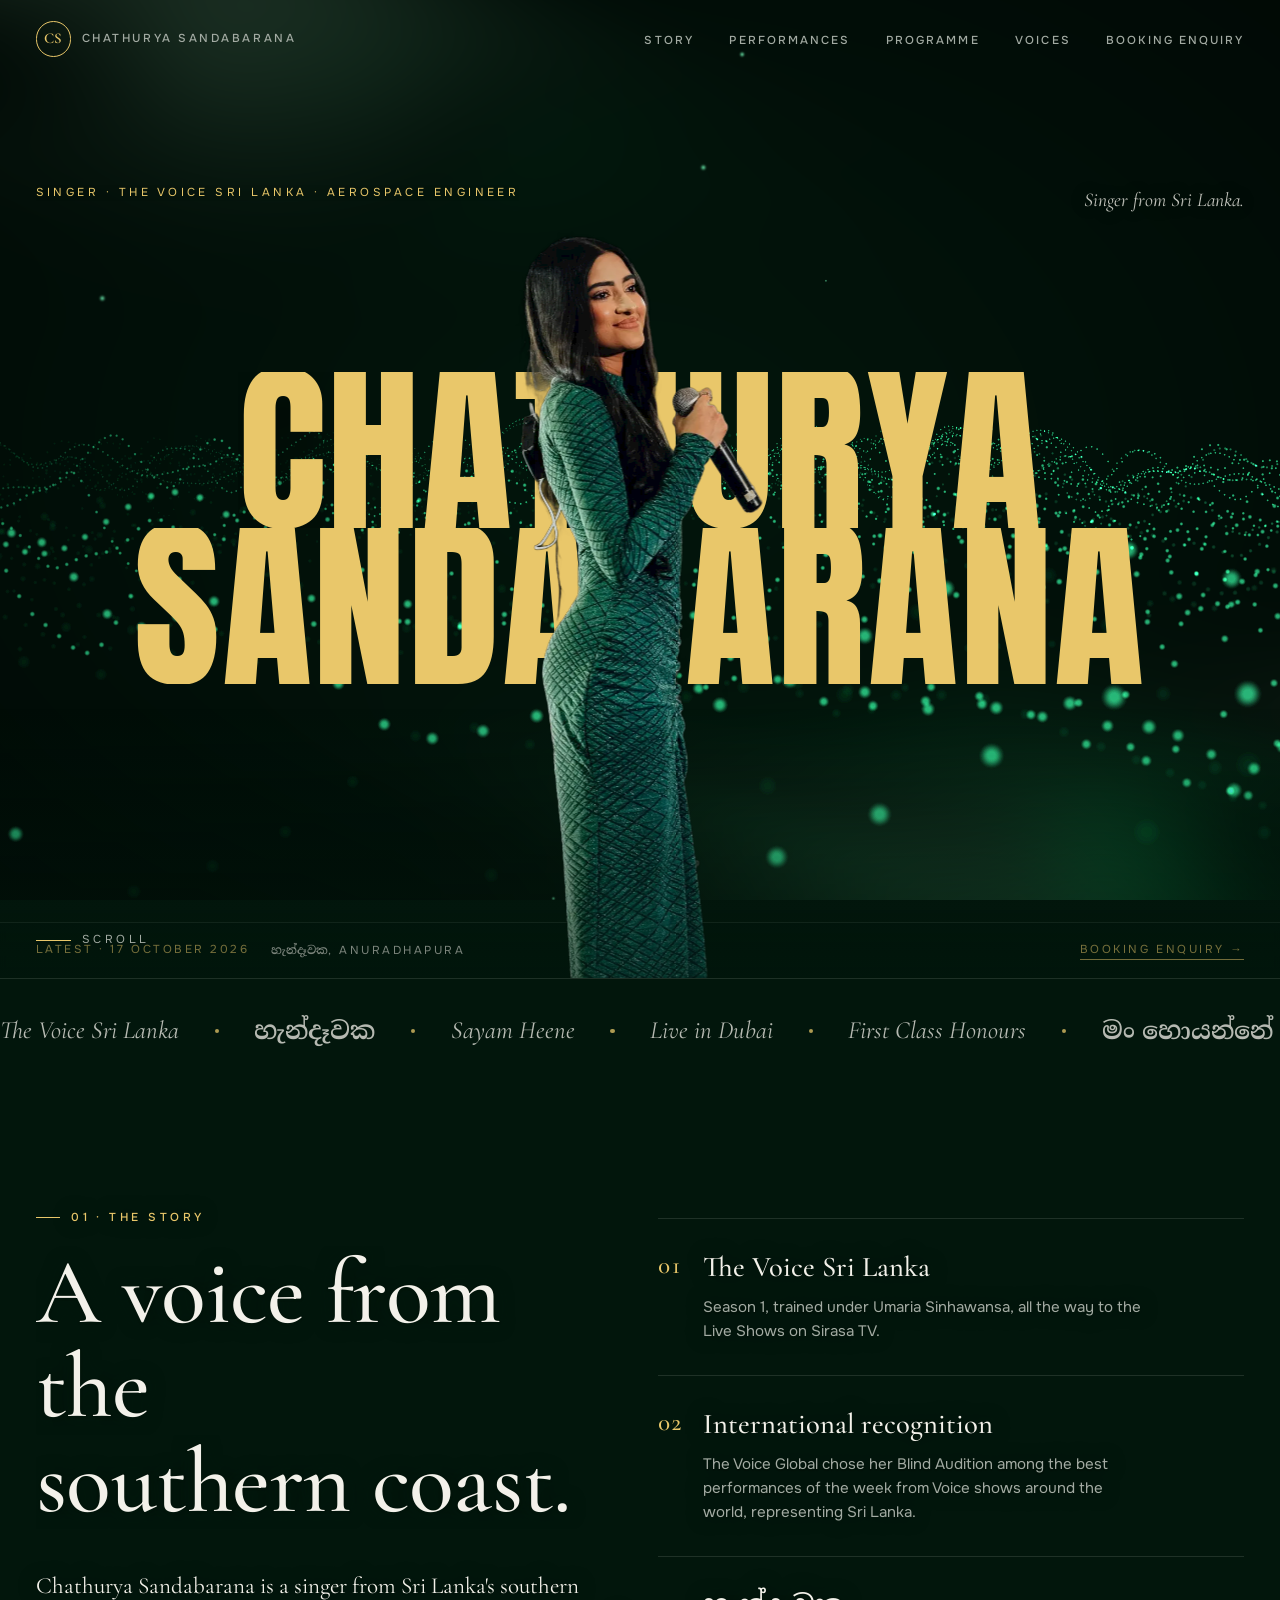
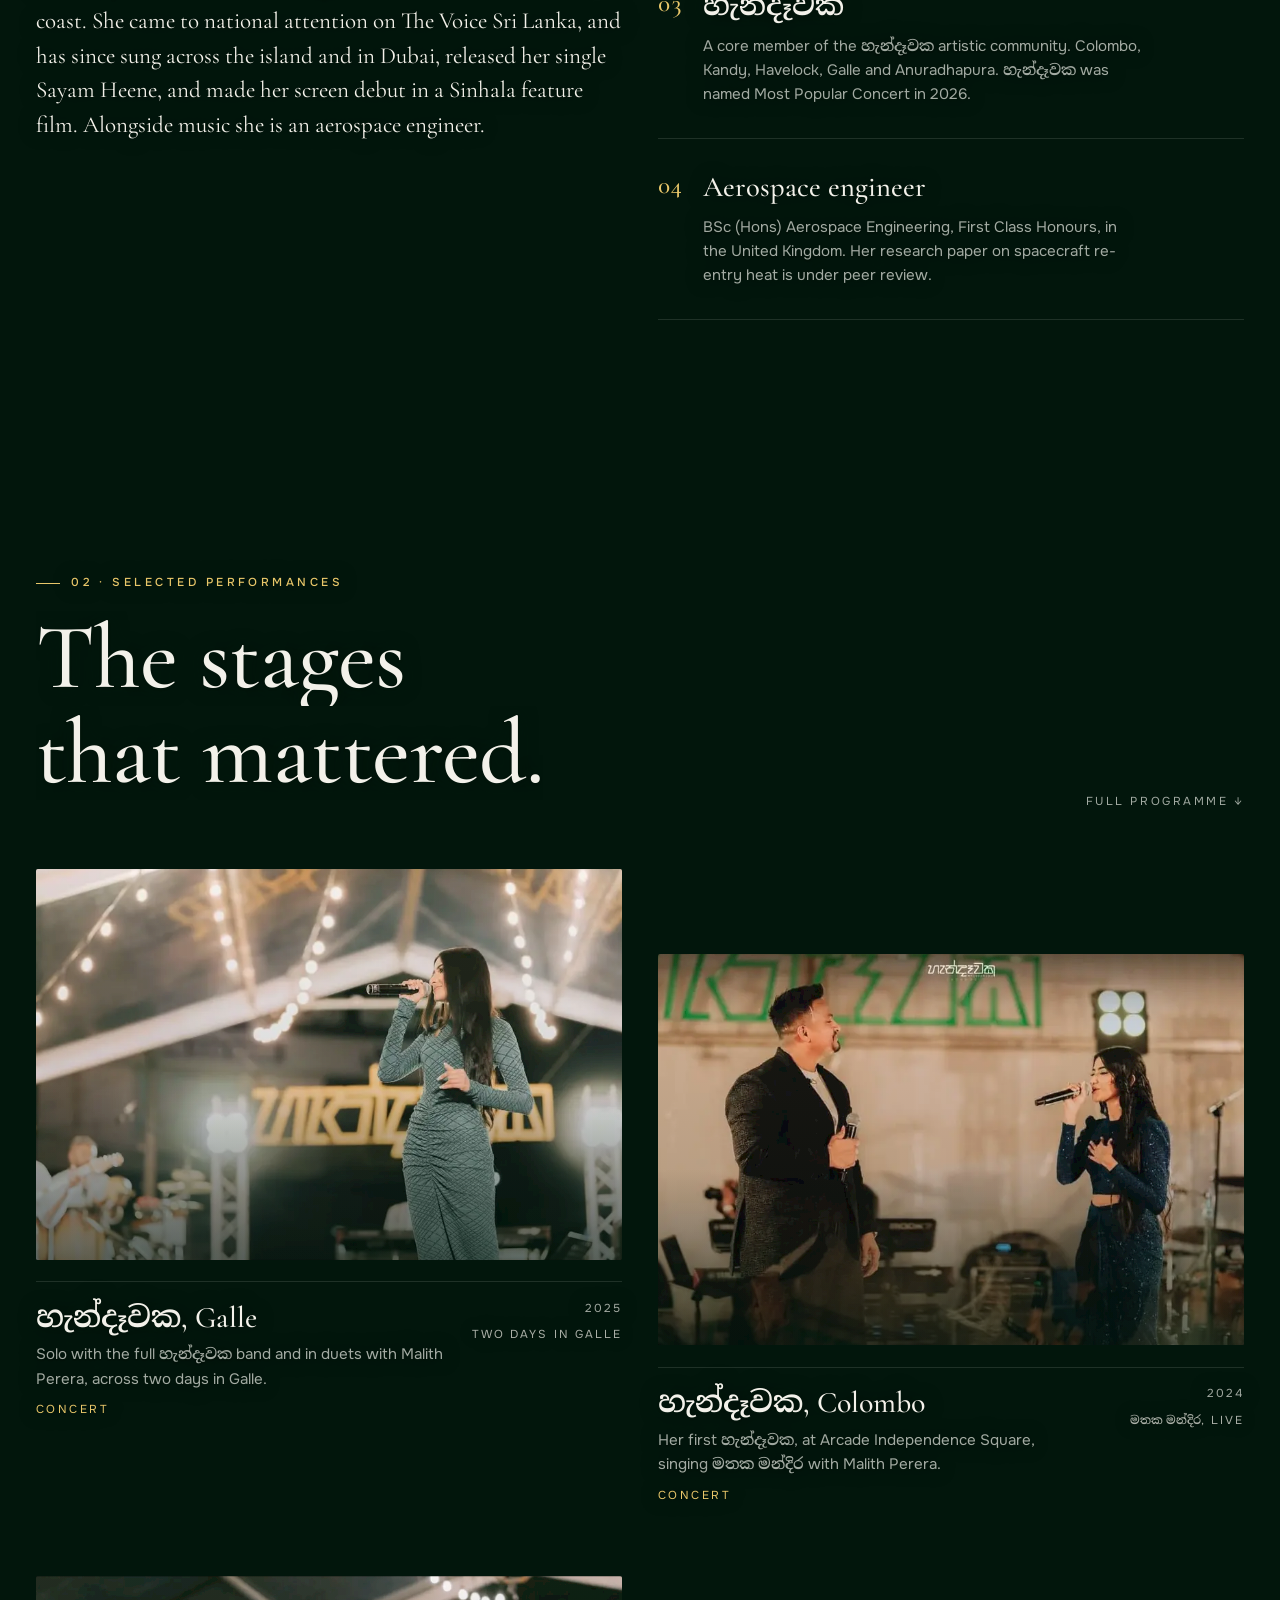
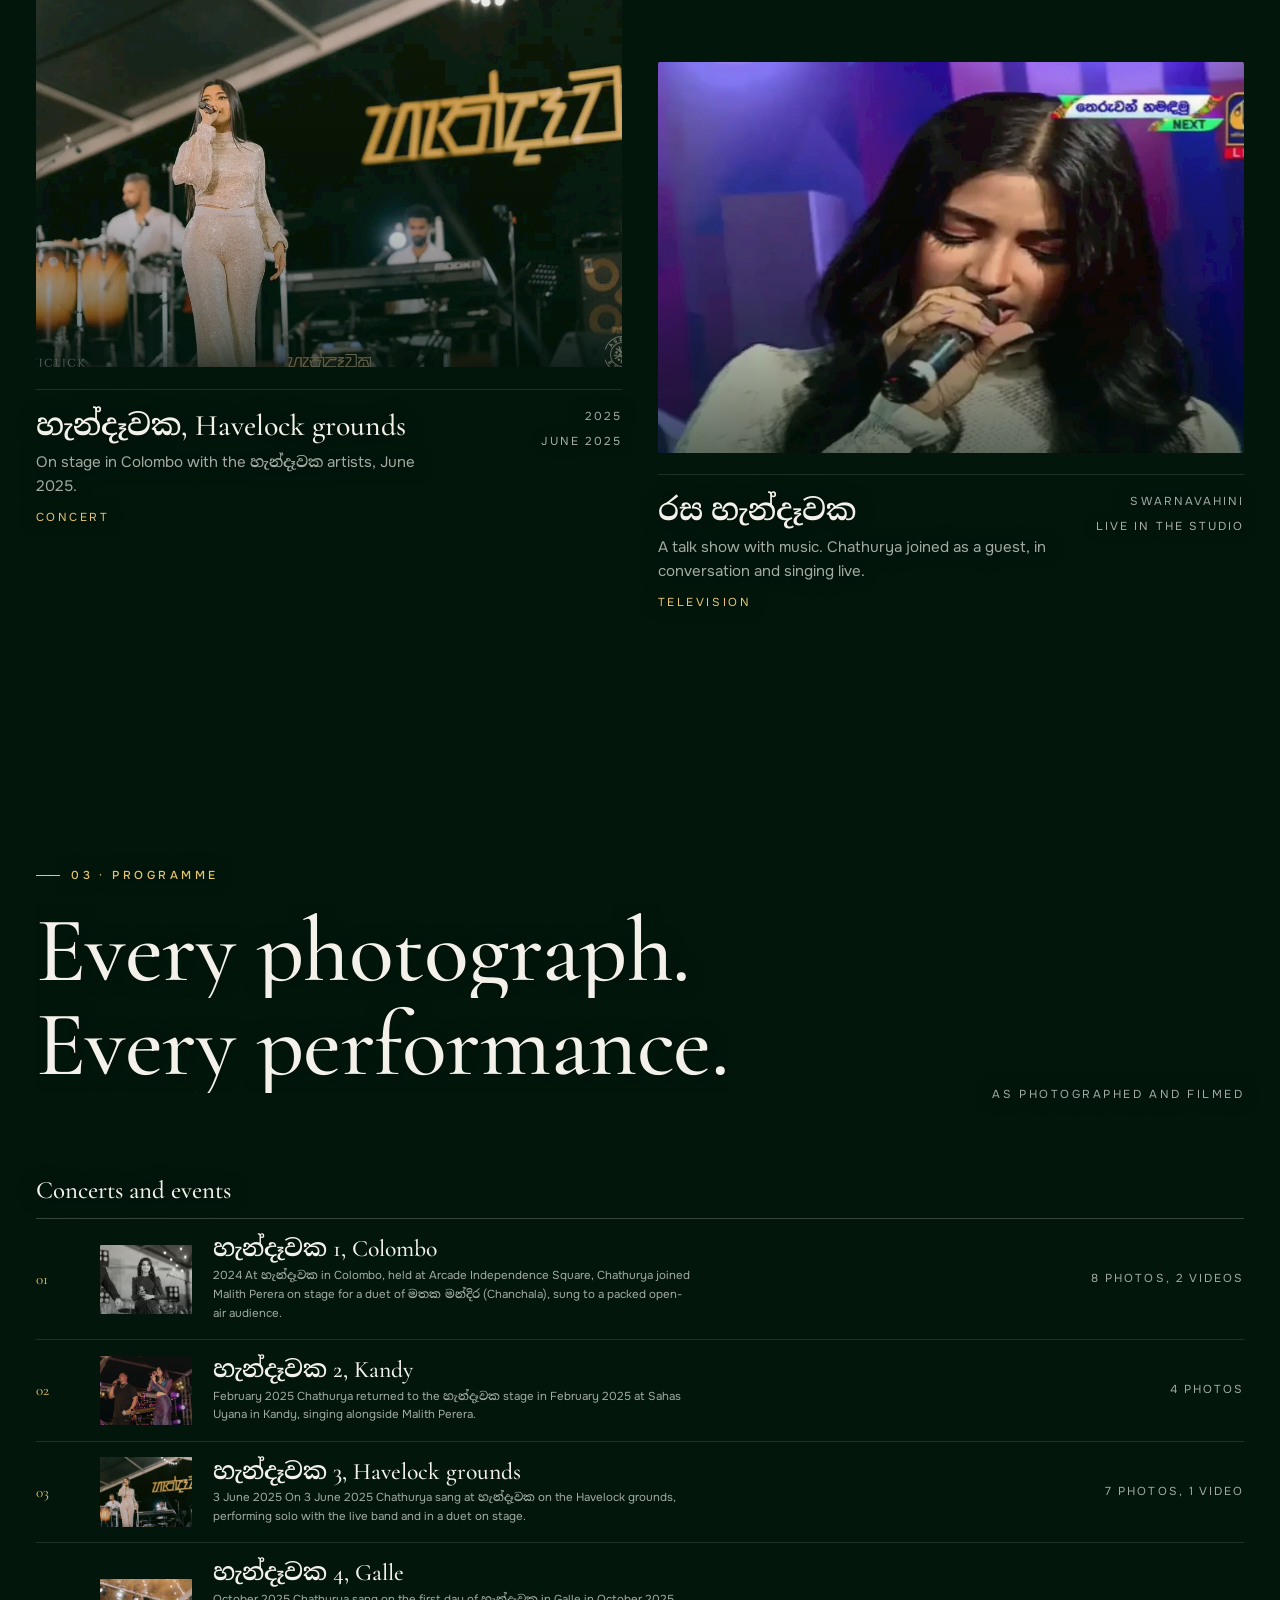
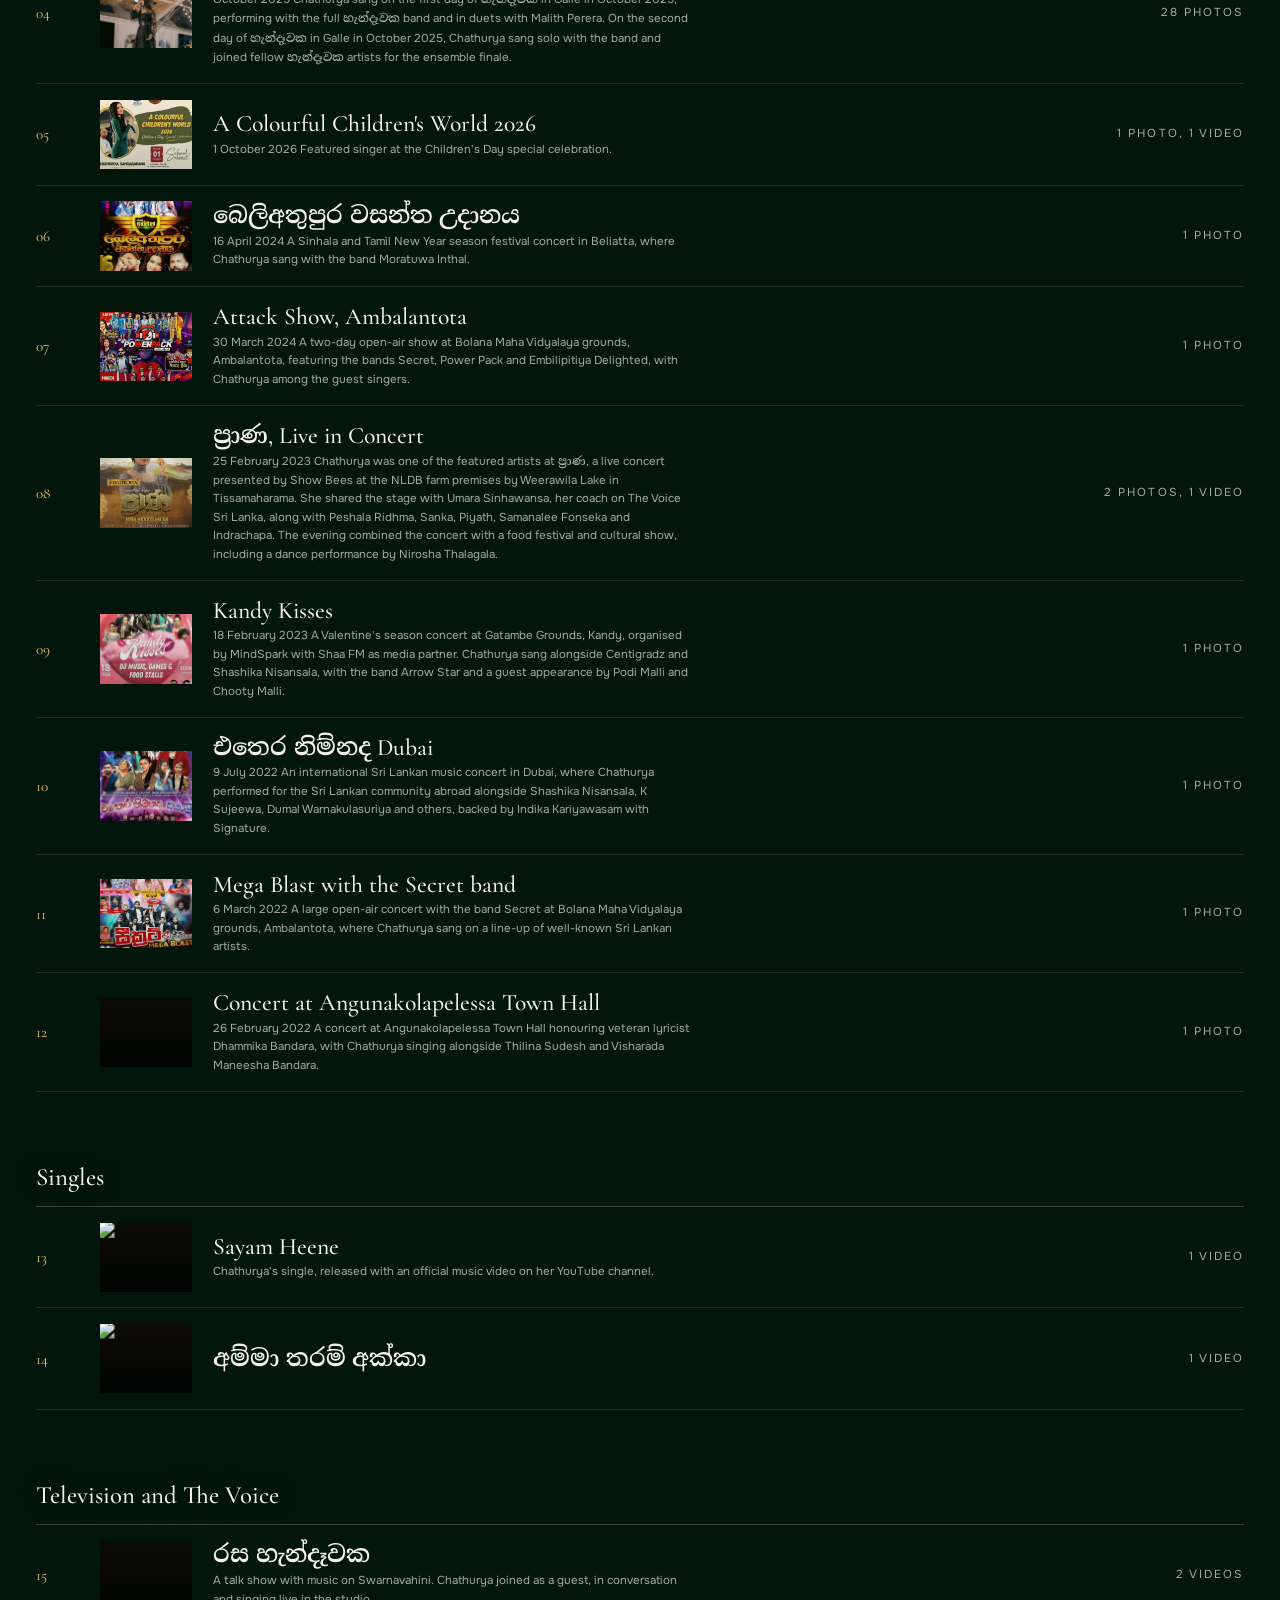
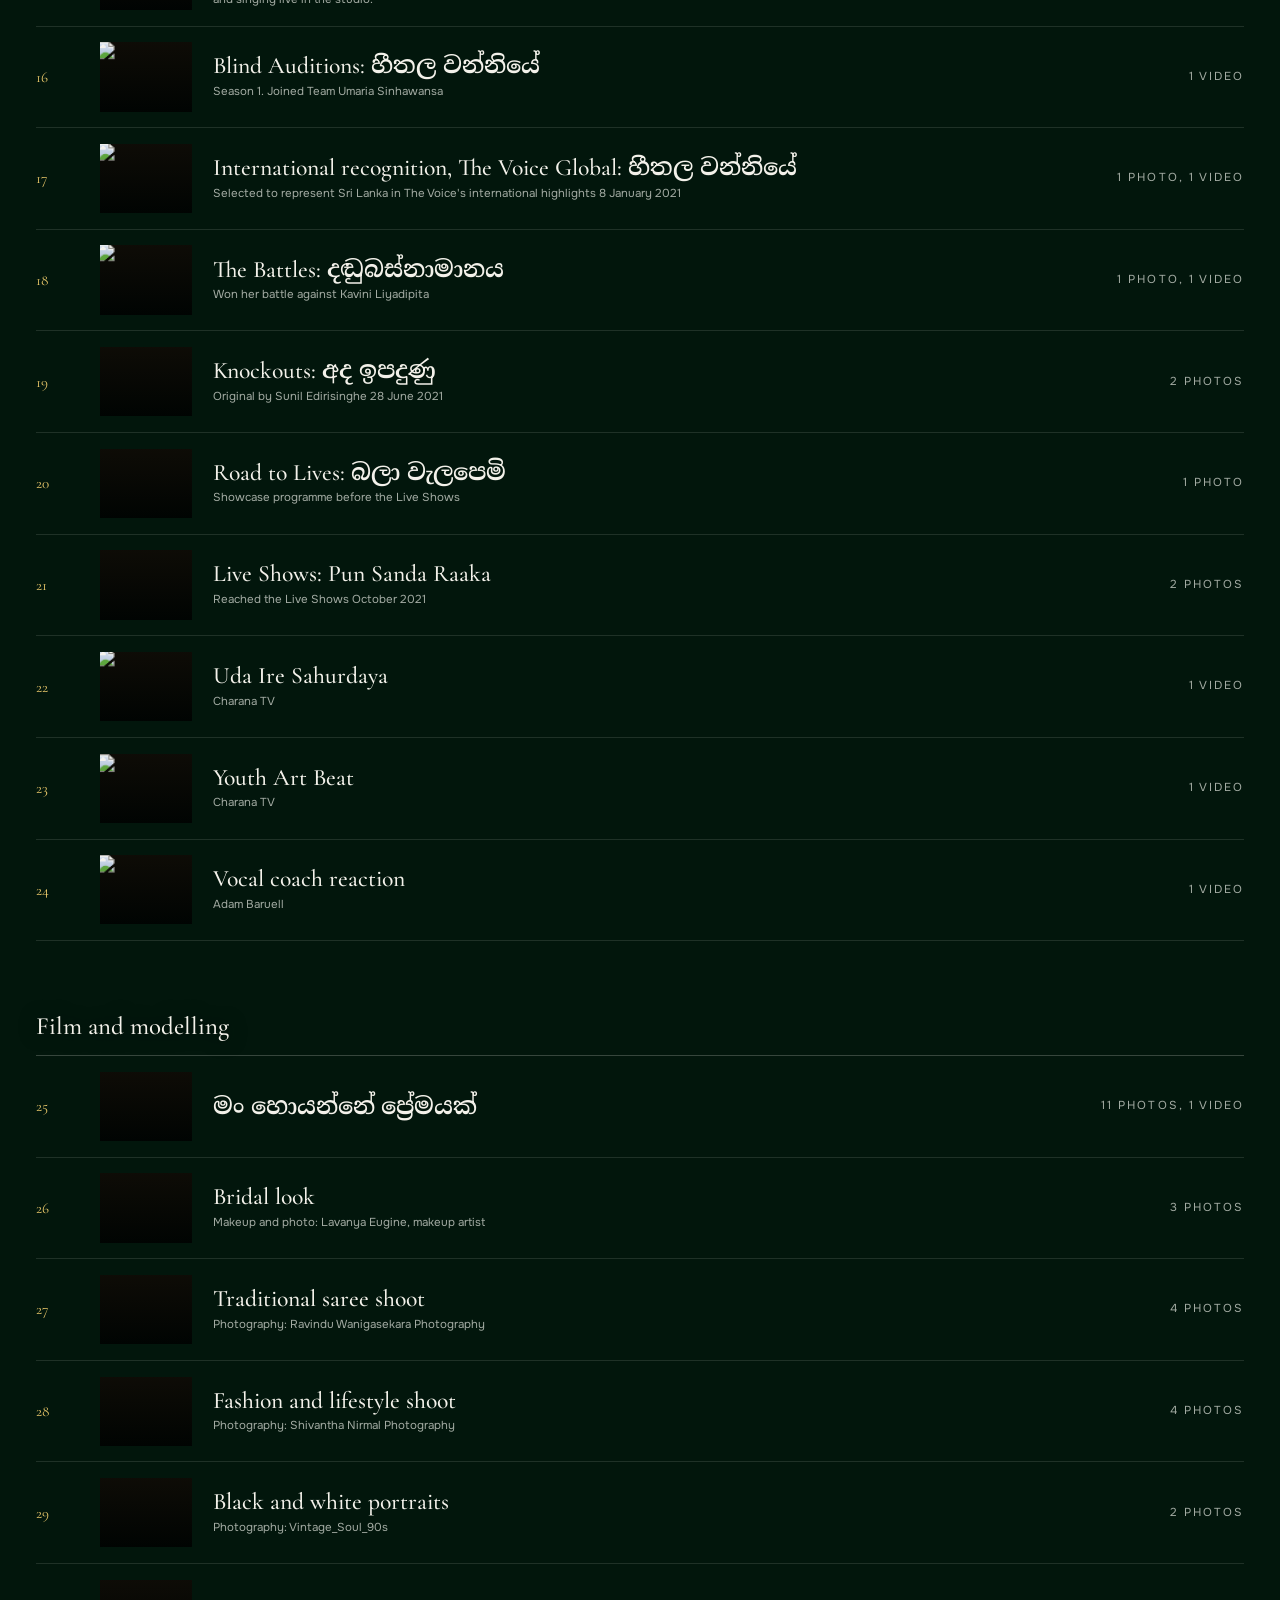
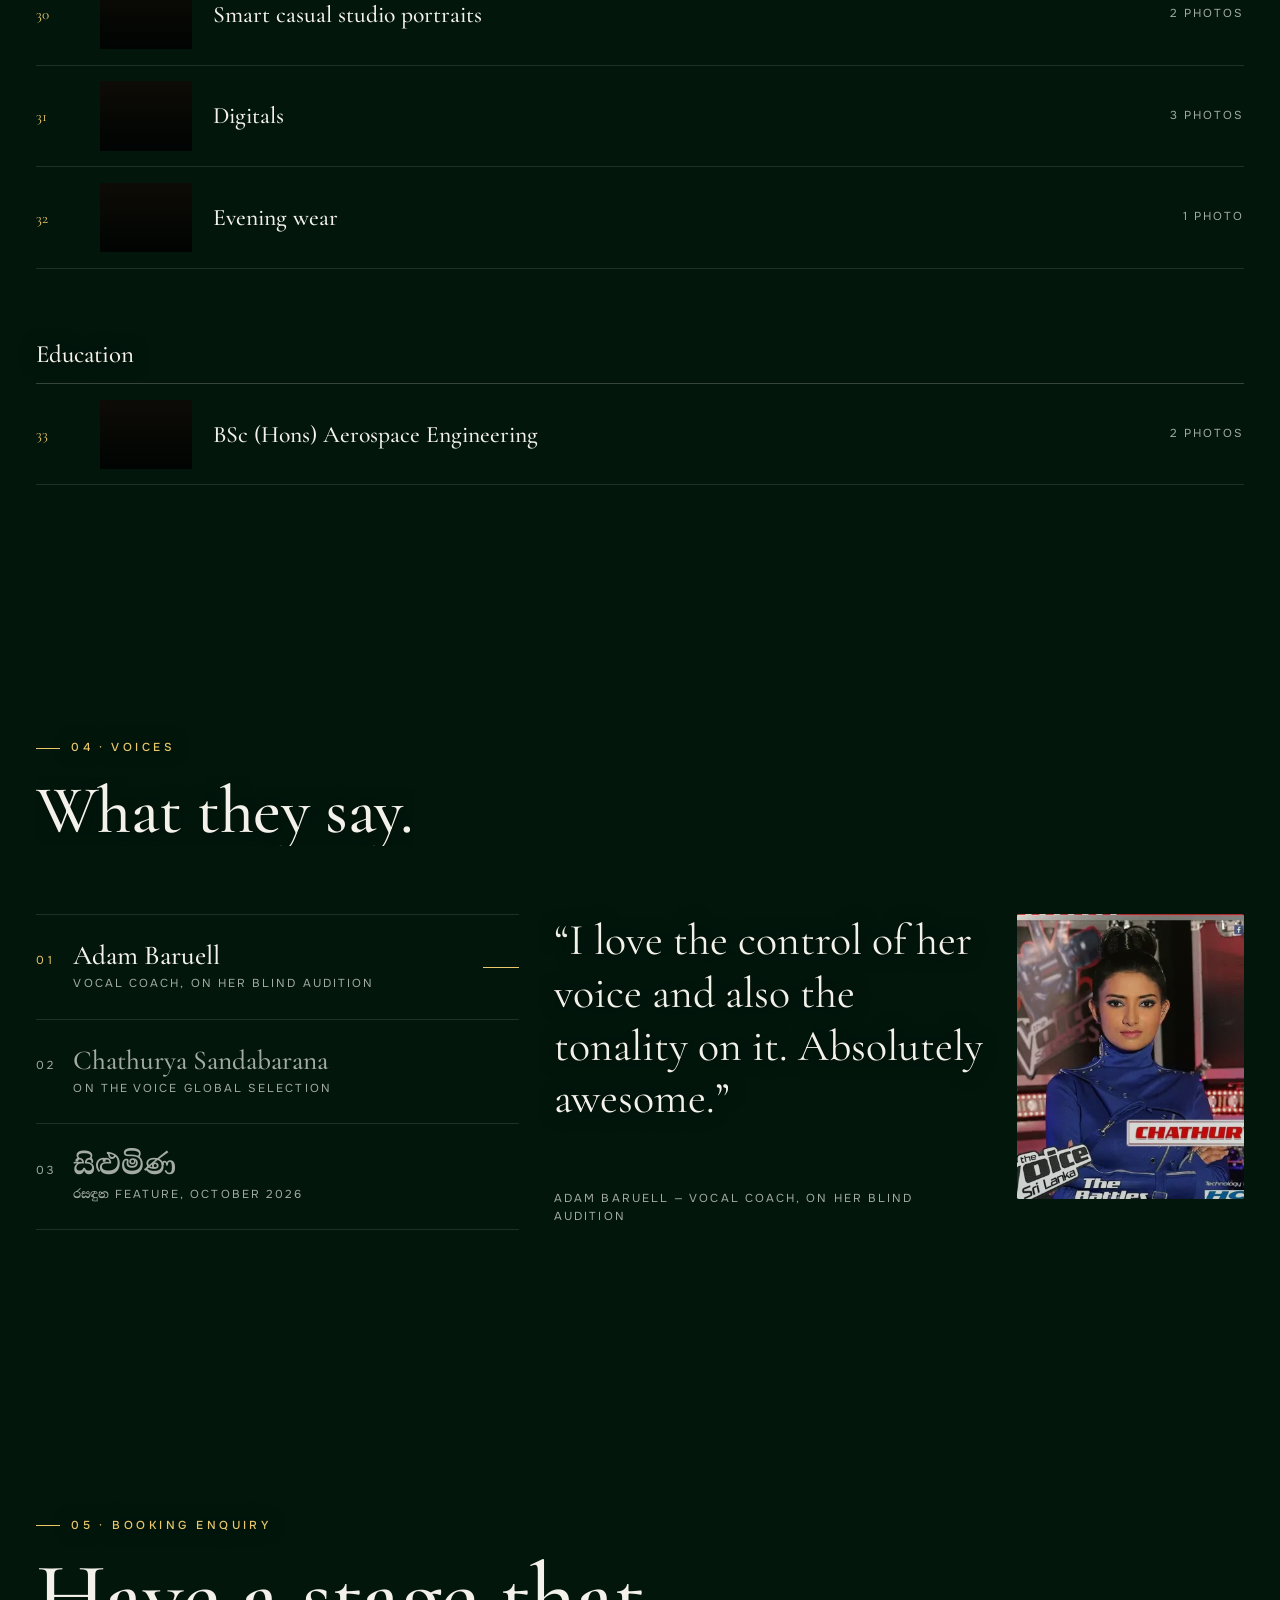
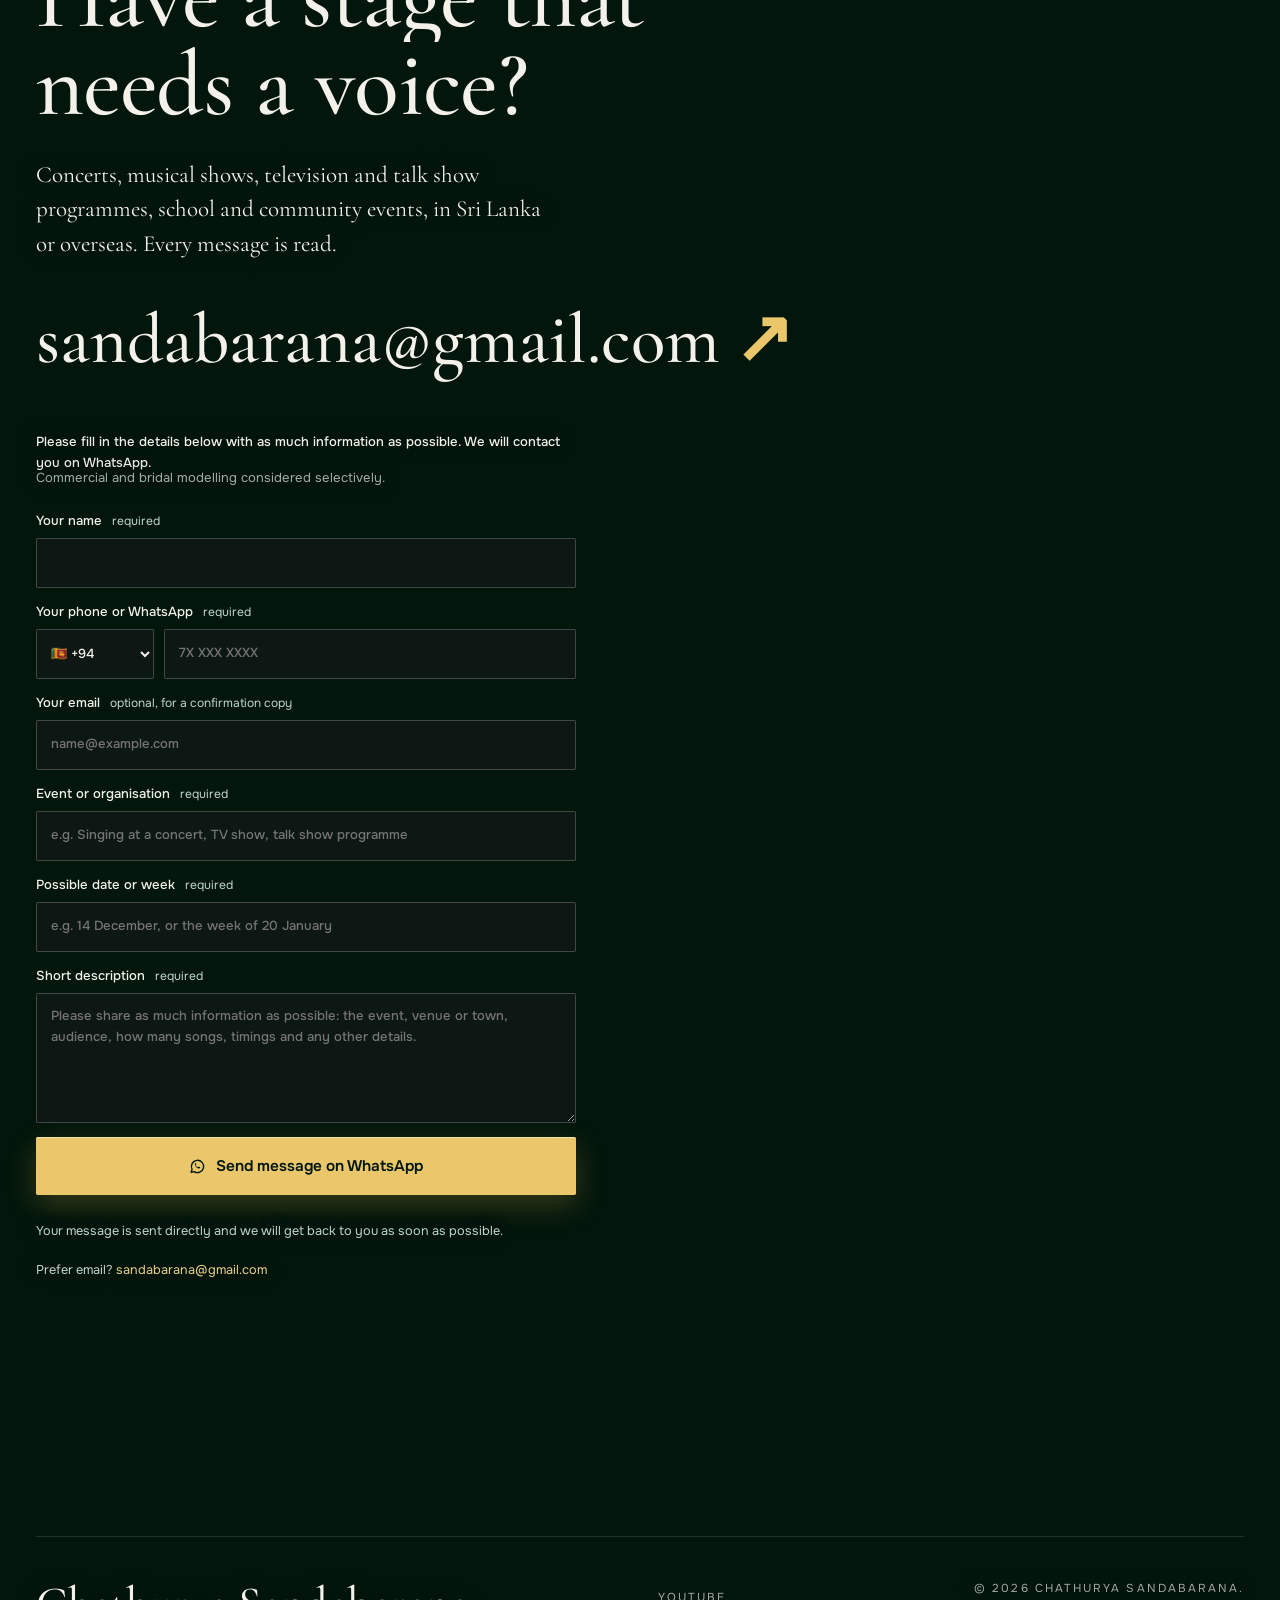
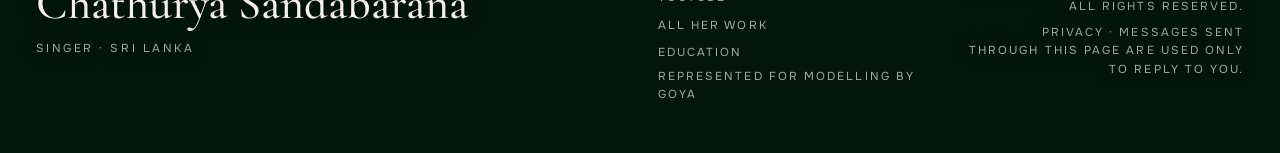
==== commit acff4a79: "Publish live" ====
--- a/index.html
+++ b/index.html
@@ -4,19 +4,17 @@
 <meta charset="utf-8">
 <meta name="viewport" content="width=device-width, initial-scale=1, viewport-fit=cover">
 <title>Chathurya Sandabarana | Singer</title>
-<meta name="description" content="Chathurya Sandabarana is a Sri Lankan singer from Tangalle. The Voice Sri Lanka Live Shows, international recognition on The Voice Global, concerts across Sri Lanka and in Dubai, and an Aerospace Engineering degree with First Class Honours from the UK.">
+<meta name="description" content="Chathurya Sandabarana is a Sri Lankan singer. The Voice Sri Lanka Live Shows, international recognition on The Voice Global, concerts across Sri Lanka and in Dubai, and an Aerospace Engineering degree with First Class Honours from the UK.">
 <link rel="canonical" href="https://chathurya.caeleon.net/">
-<meta property="og:type" content="website">
-<meta property="og:url" content="https://chathurya.caeleon.net/">
-<meta property="og:title" content="Chathurya Sandabarana | Singer">
-<meta property="og:description" content="Chathurya Sandabarana is a Sri Lankan singer from Tangalle. The Voice Sri Lanka Live Shows, international recognition on The Voice Global, concerts across Sri Lanka and in Dubai, and an Aerospace Engineering degree with First Class Honours from the UK.">
-<meta property="og:image" content="https://chathurya.caeleon.net/assets/share.jpg">
-<meta name="twitter:card" content="summary_large_image">
-<meta name="theme-color" content="#0C241F">
+<meta property="og:type" content="website"><meta property="og:url" content="https://chathurya.caeleon.net/"><meta property="og:title" content="Chathurya Sandabarana | Singer">
+<meta property="og:description" content="Chathurya Sandabarana is a Sri Lankan singer. The Voice Sri Lanka Live Shows, international recognition on The Voice Global, concerts across Sri Lanka and in Dubai, and an Aerospace Engineering degree with First Class Honours from the UK."><meta property="og:image" content="https://chathurya.caeleon.net/assets/share.jpg">
+<meta name="twitter:card" content="summary_large_image"><meta name="theme-color" content="#02160c">
 <link rel="icon" href="assets/icon.png">
 <meta name="site-collector" content="">
-<link rel="preload" href="assets/fonts/rozha-one-latin-400-normal.woff2" as="font" type="font/woff2" crossorigin>
-<link rel="preload" href="assets/fonts/hanken-grotesk-latin-400-normal.woff2" as="font" type="font/woff2" crossorigin>
+
+<link rel="preload" href="assets/fonts/anton-latin-400-normal.woff2" as="font" type="font/woff2" crossorigin>
+<link rel="preload" href="assets/fonts/onest-latin-400-normal.woff2" as="font" type="font/woff2" crossorigin>
+<link rel="preload" href="assets/fonts/cormorant-garamond-latin-500-normal.woff2" as="font" type="font/woff2" crossorigin>
 <style>@font-face{font-family:"Rozha One";src:url(assets/fonts/rozha-one-latin-400-normal.woff2) format("woff2");font-display:swap}
 @font-face{font-family:"Hanken Grotesk";src:url(assets/fonts/hanken-grotesk-latin-400-normal.woff2) format("woff2");font-weight:400;font-display:swap}
 @font-face{font-family:"Hanken Grotesk";src:url(assets/fonts/hanken-grotesk-latin-500-normal.woff2) format("woff2");font-weight:500;font-display:swap}
@@ -541,178 +539,605 @@
 @media (max-width:620px){.vgrid{grid-template-columns:1fr}}
 .vgrid .item{margin:0}
 @media (min-width:861px){.hero .stage{margin-right:calc(-1 * min(90px, max(0px, (100vw - 1180px) / 2)))}.hero .portrait{height:min(74svh,640px,50vw)}}
+.preview-ribbon{position:fixed;left:0;right:0;bottom:0;z-index:50;padding:8px 14px;text-align:center;font-size:.82rem;background:#B9862A;color:#14251F}.preview-ribbon a{color:#14251F;font-weight:700}
+.workhead{padding:120px 0 10px}.workhead .lede a{color:var(--gold)}
 </style>
-<script type="application/ld+json">[{"@context": "https://schema.org", "@type": "Person", "name": "Chathurya Sandabarana", "url": "https://chathurya.caeleon.net/", "jobTitle": "Singer", "homeLocation": {"@type": "Place", "name": "Tangalle, Sri Lanka"}, "alumniOf": {"@type": "CollegeOrUniversity", "name": "Kingston University London"}, "sameAs": ["https://www.facebook.com/chathuryasandabaranaofficial", "https://www.youtube.com/@chathuryasandabaranaofficial"], "image": "https://chathurya.caeleon.net/assets/share.jpg"}, {"@context": "https://schema.org", "@type": "MusicEvent", "name": "Handawaka, Anuradhapura", "startDate": "2026-10-17", "eventStatus": "https://schema.org/EventScheduled", "location": {"@type": "Place", "name": "Irrigation Ground", "address": {"@type": "PostalAddress", "addressLocality": "Anuradhapura", "addressCountry": "LK"}}, "performer": {"@type": "Person", "name": "Chathurya Sandabarana", "url": "https://chathurya.caeleon.net/"}}]</script>
+<style>/* Cinematic one-pager (GetLayers "Marcus Vane" structure) in Chathurya's palette */
+@font-face{font-family:"Anton";src:url(assets/fonts/anton-latin-400-normal.woff2) format("woff2");font-weight:400;font-display:swap}
+@font-face{font-family:"Onest";src:url(assets/fonts/onest-latin-400-normal.woff2) format("woff2");font-weight:400;font-display:swap}
+@font-face{font-family:"Onest";src:url(assets/fonts/onest-latin-500-normal.woff2) format("woff2");font-weight:500;font-display:swap}
+@font-face{font-family:"Onest";src:url(assets/fonts/onest-latin-600-normal.woff2) format("woff2");font-weight:600;font-display:swap}
+
+:root{
+  --background:#02160c;--foreground:#f3f1ea;--surface:#0d1714;--surface-2:#122019;
+  --muted:#8e978f;--line:rgba(243,241,234,.1);--line-strong:rgba(243,241,234,.22);
+  --accent:#e9c76a;--accent-2:#d4a53a;
+  --gutter:2.5rem;--section:9rem;
+  --font-display:"Anton",sans-serif;--font-sans:"Onest","Noto Sans Sinhala",sans-serif;
+  --fs-hero:28rem;--fs-mega:13rem;--fs-display:7.5rem;--fs-h1:5rem;--fs-h2:3.25rem;--fs-h3:1.75rem;--fs-lead:1.375rem;--fs-body:1.0625rem;--fs-eyebrow:.8125rem;
+  --expo:cubic-bezier(.16,1,.3,1);--quart:cubic-bezier(.165,.84,.44,1);--wipe:cubic-bezier(.22,1,.36,1);
+}
+html{font-size:16px;background:var(--background)}
+@media (max-width:1920px){html{font-size:.833333vw}}
+@media (max-width:1440px){html{font-size:1.111111vw}}
+@media (max-width:1024px){html{font-size:1.5625vw}}
+@media (max-width:640px){html{font-size:4.444444vw}:root{--gutter:16px}}
+*{margin:0;padding:0;box-sizing:border-box}
+img,video{display:block;max-width:100%}
+ul,ol{list-style:none}
+button,a{font:inherit;color:inherit;background:none;border:0;text-decoration:none;cursor:pointer}
+html,body{background:var(--background)!important}
+body{color:var(--foreground);font-family:var(--font-sans);font-size:var(--fs-body);line-height:1.6;-webkit-font-smoothing:antialiased;text-rendering:optimizeLegibility;overflow-x:hidden}
+body::before{display:none}
+::selection{background:var(--accent);color:var(--background)}
+main{position:relative;width:100%;overflow-x:hidden}
+.si-t{font-family:"Noto Serif Sinhala","Noto Sans Sinhala",sans-serif;font-style:normal;letter-spacing:0;text-transform:none}
+h2.reveal::after{display:none}
+
+.eyebrow{display:flex;align-items:center;gap:.75rem;font-size:var(--fs-eyebrow);line-height:1.2;font-weight:500;text-transform:uppercase;letter-spacing:.22em;color:var(--muted)}
+.eyebrow::before{content:"";width:.5rem;height:.5rem;border-radius:9999px;background:var(--accent)}
+.disp{font-family:var(--font-display);font-weight:400;text-transform:uppercase;letter-spacing:-.01em}
+
+/* line / letter / word reveal slots */
+.ln{display:block;overflow:hidden}
+.ln>.in{display:block;transform:translateY(110%);opacity:0;transition:transform .9s var(--expo),opacity .9s var(--expo)}
+.on .ln>.in,.ln.on>.in{transform:none;opacity:1}
+.ln>.in-l{display:block}
+.ltr{display:inline-block;transform:translateY(100%);opacity:0;transition:transform .9s var(--expo),opacity .9s var(--expo)}
+.on .ltr{transform:none;opacity:1}
+.fade{opacity:0;transform:translateY(16px);transition:opacity .52s var(--expo),transform .52s var(--expo)}
+.fade.on,.on>.fade{opacity:1;transform:none}
+.rise{opacity:0;transform:translateY(60px);transition:opacity .62s var(--expo),transform .62s var(--expo)}
+.rise.on{opacity:1;transform:none}
+
+/* 1. preloader */
+.pre{position:fixed;inset:0;z-index:100;display:flex;flex-direction:column;align-items:flex-start;justify-content:flex-end;gap:.75rem;padding:var(--gutter);transition:transform .65s var(--wipe)}
+.pre::before{content:"";position:absolute;inset:0;z-index:-10;background:var(--background)}
+@media (min-width:640px){.pre{flex-direction:row;align-items:flex-end;justify-content:space-between;gap:1rem}}
+.pre .brand{font-family:var(--font-display);font-size:var(--fs-h3);text-transform:uppercase;line-height:1;letter-spacing:-.01em;transition:opacity .3s}
+.pre .count{font-family:var(--font-display);font-size:var(--fs-display);line-height:1;font-variant-numeric:tabular-nums;transition:opacity .3s}
+.pre .count b{font-weight:400;color:var(--accent)}
+.pre.out{transform:translateY(-100%);pointer-events:none}
+.pre.hide .brand,.pre.hide .count{opacity:0}
+
+/* 2. nav */
+.cnav{position:fixed;inset-inline:0;top:0;z-index:50;pointer-events:none}
+.cnav nav{pointer-events:auto;display:flex;align-items:center;justify-content:space-between;padding:1.5rem var(--gutter)}
+.cnav .logo{display:flex;align-items:center;gap:.75rem}
+.cnav .mono{display:grid;place-items:center;width:2.5rem;height:2.5rem;border-radius:9999px;border:1px solid var(--line-strong);font-weight:600;letter-spacing:-.01em}
+.cnav .nm{display:none;font-size:var(--fs-eyebrow);font-weight:500;text-transform:uppercase;letter-spacing:.22em;color:var(--muted)}
+@media (min-width:640px){.cnav .nm{display:block}}
+.cnav ul{display:none;gap:2.5rem}
+@media (min-width:768px){.cnav ul{display:flex}.burger{display:none!important}}
+.cnav ul a{position:relative;font-size:var(--fs-eyebrow);font-weight:500;text-transform:uppercase;letter-spacing:.18em;color:var(--muted);transition:color .3s}
+.cnav ul a::after{content:"";position:absolute;left:0;bottom:-.25rem;height:1px;width:0;background:var(--accent);transition:width .35s var(--expo)}
+.cnav ul a:hover{color:var(--foreground)}.cnav ul a:hover::after{width:100%}
+.burger{display:flex;flex-direction:column;justify-content:center;gap:.375rem;width:2.5rem;height:2.5rem}
+.burger i{display:block;height:.125rem;width:1.5rem;background:var(--foreground);transition:transform .35s var(--expo),opacity .3s}
+.burger.x i:nth-child(1){transform:translateY(.5rem) rotate(45deg)}.burger.x i:nth-child(2){opacity:0}.burger.x i:nth-child(3){transform:translateY(-.5rem) rotate(-45deg)}
+.mmenu{position:fixed;inset:0;z-index:49;background:var(--background);display:flex;flex-direction:column;justify-content:center;padding-inline:var(--gutter);opacity:0;pointer-events:none;transition:opacity .45s ease-out}
+.mmenu.open{opacity:1;pointer-events:auto}
+.mmenu a{display:block;font-family:var(--font-display);font-size:var(--fs-h2);text-transform:uppercase;line-height:1;letter-spacing:-.01em;padding:.6rem 0;transform:translateY(48px);opacity:0;transition:transform .42s ease-out,opacity .42s ease-out}
+.mmenu.open a{transform:none;opacity:1}
+
+/* 3. hero */
+.chero{position:relative;display:flex;flex-direction:column;min-height:100svh;overflow:hidden}
+.chero .top{position:relative;z-index:30;display:flex;flex-direction:column;gap:2rem;padding:7rem var(--gutter) 0}
+@media (min-width:640px){.chero .top{flex-direction:row;align-items:flex-start;justify-content:space-between;padding-top:8rem}}
+.chero .roles{font-size:var(--fs-h3);line-height:1.05;color:var(--foreground)}
+@media (min-width:640px){.chero .roles{font-size:var(--fs-h2)}}
+.chero .desc{max-width:26rem;font-size:var(--fs-body);color:var(--muted);opacity:0;transform:translateY(16px);transition:opacity .52s var(--expo),transform .52s var(--expo)}
+.chero .desc.on{opacity:1;transform:none}
+@media (min-width:640px){.chero .desc{text-align:right}}
+.chero .por{position:absolute;bottom:0;left:50%;transform:translateX(-50%);z-index:20;height:86vh;width:80vw;pointer-events:none}
+@media (min-width:640px){.chero .por{width:48vw}}@media (min-width:1024px){.chero .por{width:36vw}}
+.chero .por img{position:absolute;inset:0;width:100%;height:100%;object-fit:contain;object-position:center bottom;pointer-events:auto;filter:url(#liq-hero)}
+.chero .base{position:absolute;inset-inline:0;bottom:0;z-index:20;height:26vh;background:linear-gradient(to bottom,transparent,var(--background))}
+.chero .name{position:absolute;inset-inline:0;bottom:0;transform:translateY(6%);z-index:10;display:flex;flex-direction:column;align-items:center;line-height:.78;color:var(--accent);font-size:min(var(--fs-mega),16vw)}
+@media (min-width:640px){.chero .name{font-size:min(22rem,15.5vw)}}
+.chero .name .ln{white-space:nowrap}
+.chero .cue{position:absolute;bottom:2rem;left:var(--gutter);z-index:30;display:flex;align-items:center;gap:.75rem;font-size:var(--fs-eyebrow);text-transform:uppercase;letter-spacing:.22em;color:var(--muted);opacity:0;transition:opacity .8s}
+.chero .cue::before{content:"";width:2.5rem;height:1px;background:var(--accent)}
+.chero .cue.on{opacity:1}
+
+/* 4. marquee */
+.mq{overflow:hidden;border-top:1px solid var(--line);border-bottom:1px solid var(--line);padding:2rem 0}
+.mq .track{display:flex;width:max-content;flex-wrap:nowrap;animation:marquee 22s linear infinite}
+.mq .w{display:flex;align-items:center;font-family:var(--font-display);font-size:var(--fs-h2);text-transform:uppercase;letter-spacing:-.01em;white-space:nowrap}
+.mq .w::after{content:"";margin-inline:2rem;width:.625rem;height:.625rem;border-radius:9999px;background:var(--accent)}
+@keyframes marquee{from{transform:translateX(0)}to{transform:translateX(-50%)}}
+
+/* sections */
+.sec{padding:var(--section) var(--gutter)}
+.g12{display:grid;grid-template-columns:1fr;gap:3rem}
+@media (min-width:1024px){.g12{grid-template-columns:repeat(12,1fr);gap:var(--gutter)}.c6{grid-column:span 6}.c5{grid-column:span 5}.c7{grid-column:span 7}.c3{grid-column:span 3}}
+.h-sec{margin-top:1.5rem;font-size:var(--fs-h2);line-height:.95}
+@media (min-width:640px){.h-sec{font-size:var(--fs-h1)}}
+.h-mid{margin-top:1.5rem;font-size:var(--fs-h2);line-height:1}
+.lead{margin-top:2rem;max-width:46ch;font-size:var(--fs-lead);line-height:1.45;color:var(--muted)}
+
+/* 5. story */
+.story .h-sec{max-width:16ch}
+.princ li{display:grid;grid-template-columns:auto 1fr;column-gap:1.5rem;border-top:1px solid var(--line);padding:2rem 0}
+.princ li:last-child{border-bottom:1px solid var(--line)}
+.princ .n{font-size:var(--fs-h3);font-weight:600;font-variant-numeric:tabular-nums;color:var(--accent);line-height:1.15}
+.princ h3{font-size:var(--fs-h3);font-weight:600;letter-spacing:-.01em;line-height:1.15}
+.princ p{margin-top:.75rem;max-width:44ch;color:var(--muted)}
+@media (min-width:1024px){.story .right{padding-top:.5rem}}
+
+/* 6. ventures / performances */
+.vhead{display:flex;flex-direction:column;gap:1.5rem}
+@media (min-width:640px){.vhead{flex-direction:row;align-items:flex-end;justify-content:space-between}}
+.vhead .h-sec{max-width:14ch}
+.lbl{font-size:var(--fs-eyebrow);text-transform:uppercase;letter-spacing:.22em;color:var(--muted)}
+.vgrid2{margin-top:4rem;display:grid;grid-template-columns:1fr;column-gap:var(--gutter);row-gap:4rem}
+@media (min-width:768px){.vgrid2{grid-template-columns:1fr 1fr}.vgrid2>li:nth-child(even){margin-top:6rem}}
+.vcard{display:block;width:100%;text-align:left}
+.liq{position:relative;overflow:hidden;background:var(--surface);aspect-ratio:16/11;width:100%;border-radius:.125rem}
+.liq img{position:absolute;inset:0;width:100%;height:100%;object-fit:cover}
+.liq .veil{position:absolute;inset:0;background:var(--background);mix-blend-mode:color;opacity:.88;transition:opacity .38s ease-out}
+.liq .glow{position:absolute;inset:0;background:linear-gradient(120deg,transparent 30%,color-mix(in srgb,var(--accent) 35%,transparent) 50%,transparent 70%);opacity:0;transition:opacity .34s ease-out}
+.liq .vig{position:absolute;inset:0;background:radial-gradient(120% 120% at 50% 120%,color-mix(in srgb,#02160c 70%,transparent),transparent 60%)}
+@media (hover:hover) and (min-width:769px){.vcard:hover .veil{opacity:0}.vcard:hover .glow{opacity:1}}
+.vrow{margin-top:1.5rem;border-top:1px solid var(--line);padding-top:1.25rem;display:flex;align-items:flex-start;justify-content:space-between;gap:1.5rem}
+.vrow h3{font-size:var(--fs-h3);font-weight:600;letter-spacing:-.01em;line-height:1.15;transition:color .34s ease-out}
+.vcard:hover .vrow h3{color:var(--accent)}
+.vrow p{margin-top:.5rem;max-width:42ch;color:var(--muted)}
+.vrow .meta{flex-shrink:0;text-align:right}
+.vrow .yr{font-size:var(--fs-eyebrow);text-transform:uppercase;letter-spacing:.18em;color:var(--muted)}
+.vrow .out{margin-top:.5rem;font-size:var(--fs-eyebrow);font-weight:500;text-transform:uppercase;letter-spacing:.18em;color:var(--accent)}
+.vcat{margin-top:.75rem;font-size:var(--fs-eyebrow);text-transform:uppercase;letter-spacing:.22em;color:var(--muted)}
+
+/* 7. impact */
+.stats{margin-top:4rem;display:grid;grid-template-columns:1fr;border-top:1px solid var(--line)}
+@media (min-width:640px){.stats{grid-template-columns:1fr 1fr}.stats>div:nth-child(2n){border-left:1px solid var(--line);padding-left:2rem}}
+@media (min-width:1024px){.stats{grid-template-columns:repeat(4,1fr)}.stats>div{padding:3rem 0}.stats>div:nth-child(2n){border-left:0;padding-left:0}.stats>div:not(:nth-child(4n+1)){border-left:1px solid var(--line);padding-left:2rem}}
+.stats>div{display:flex;flex-direction:column;gap:1rem;border-bottom:1px solid var(--line);padding:2.5rem 0}
+.stats dd{font-family:var(--font-display);font-size:var(--fs-display);line-height:1;letter-spacing:-.01em;transition:color .34s ease-out}
+.stats>div:hover dd{color:var(--accent)}
+.stats dt{max-width:20ch;font-size:var(--fs-body);text-transform:uppercase;letter-spacing:.14em;color:var(--muted)}
+
+/* 8. voices */
+.vsel button{display:flex;align-items:baseline;gap:1.25rem;width:100%;border-top:1px solid var(--line);padding:1.75rem 0;text-align:left}
+.vsel li:last-child button{border-bottom:1px solid var(--line)}
+.vsel .i{font-size:var(--fs-eyebrow);font-variant-numeric:tabular-nums;letter-spacing:.18em;color:var(--muted);transition:color .3s}
+.vsel .nmv{font-size:var(--fs-h3);font-weight:600;letter-spacing:-.01em;line-height:1.15;color:var(--muted);transition:color .3s}
+.vsel .rl{margin-top:.25rem;font-size:var(--fs-eyebrow);text-transform:uppercase;letter-spacing:.18em;color:var(--muted)}
+.vsel .rule{margin-left:auto;height:1px;width:0;background:var(--accent);transition:width .35s var(--expo);align-self:center}
+.vsel button.act .i{color:var(--accent)}.vsel button.act .nmv{color:var(--foreground)}.vsel button.act .rule{width:2.5rem}
+.vfeat{display:grid;grid-template-columns:1fr;gap:2rem;align-items:flex-start}
+@media (min-width:640px){.vfeat{grid-template-columns:1fr auto}}
+.vfeat blockquote{order:2}@media (min-width:640px){.vfeat blockquote{order:1}}
+.vfeat .vq{max-width:30ch;font-size:var(--fs-h3);font-weight:500;line-height:1.3;letter-spacing:-.01em;color:var(--foreground)}
+.vq .wd{display:inline-block;transform:translateY(18px);opacity:0;transition:transform .52s var(--quart),opacity .52s var(--quart)}
+.vq.on .wd{transform:none;opacity:1}
+.vfeat footer{margin-top:2rem;font-size:var(--fs-eyebrow);text-transform:uppercase;letter-spacing:.18em;color:var(--muted)}
+.vfeat .vp{order:1;width:100%;aspect-ratio:4/5;opacity:0;transform:scale(1.06);transition:opacity .64s var(--expo),transform .64s var(--expo)}
+.vfeat .vp.on{opacity:1;transform:none}
+@media (min-width:640px){.vfeat .vp{order:2;width:16rem}}
+.vfeat .vp img{position:absolute;inset:0;width:100%;height:100%;object-fit:cover;object-position:50% 15%}
+
+/* 9. contact + footer (keeps the working invite form) */
+.cfoot{padding:var(--section) var(--gutter) 0}
+.cfoot .h-sec{max-width:18ch}
+@media (min-width:640px){.cfoot .h-sec{font-size:var(--fs-display);line-height:.95}}
+.cfoot .lead{max-width:44ch}
+.mail{margin-top:3rem;display:inline-flex;align-items:baseline;gap:.75rem;font-size:var(--fs-h3);font-weight:600;letter-spacing:-.01em;word-break:break-all;transition:transform .34s ease-out,color .34s ease-out}
+@media (min-width:640px){.mail{gap:1rem;font-size:var(--fs-h1);line-height:1}}
+.mail:hover{transform:translateX(14px);color:var(--accent)}
+.mail b{color:var(--accent);font-weight:600}
+.invite.sec{padding-top:4rem}
+.invite .icard{max-width:none;margin:0;padding:0;border:0;background:none;border-radius:0;box-shadow:none}
+.invite .icard>h2#invite-title{display:none}
+.invite .icard .si{display:none}
+.invite .icard>p{color:var(--muted);max-width:60ch}
+.invite .icard .howto{color:var(--foreground)}
+.invite form{max-width:46rem}
+.invite .lt{color:var(--foreground)}
+.invite input,.invite textarea,.invite select{background:var(--surface)!important;border-color:var(--line-strong)!important;color:var(--foreground)!important;border-radius:.125rem!important}
+.invite .btn.primary{background:var(--accent)!important;color:var(--background)!important;border-radius:.125rem!important}
+.invite .direct{display:none}
+.invite .confirm{border-color:var(--accent);background:var(--surface);border-radius:.125rem}
+.fbar{margin-top:var(--section);border-top:1px solid var(--line);padding:3rem 0;display:grid;grid-template-columns:1fr;gap:2.5rem}
+@media (min-width:1024px){.fbar{grid-template-columns:repeat(12,1fr)}}
+.fbar .sig{font-family:var(--font-display);font-size:var(--fs-h2);text-transform:uppercase;line-height:1;letter-spacing:-.01em}
+.fbar .tag{margin-top:1rem;font-size:var(--fs-eyebrow);text-transform:uppercase;letter-spacing:.22em;color:var(--muted)}
+.fbar .soc a{display:inline-flex;align-items:center;color:var(--muted);transition:color .3s}
+.fbar .soc a::before{content:"";width:0;height:1px;background:var(--accent);margin-right:0;transition:width .35s var(--expo),margin .35s var(--expo)}
+.fbar .soc a:hover{color:var(--foreground)}.fbar .soc a:hover::before{width:1.5rem;margin-right:.75rem}
+.fbar .soc li{margin:.35rem 0}
+.fbar .copy{font-size:var(--fs-eyebrow);text-transform:uppercase;letter-spacing:.18em;color:var(--muted)}
+@media (min-width:1024px){.fbar .copy{text-align:right}}
+.preview-ribbon{font-family:var(--font-sans)}
+
+@media (prefers-reduced-motion:reduce){
+  .pre{display:none}.mq .track{animation:none}
+  .ln>.in,.ltr,.fade,.rise,.chero .desc,.chero .cue,.vq .wd,.vfeat .vp,.mmenu a{transition:none!important;transform:none!important;opacity:1!important}
+}
+/* override old hero rules from site.css */
+.chero .name{margin:0;font-size:min(var(--fs-mega),16vw)}
+@media (min-width:640px){.chero .name{font-size:min(22rem,15.5vw)}}
+.chero .name span{animation:none!important;background:none!important;-webkit-text-fill-color:currentColor;color:var(--accent)}
+.chero .name .ln{display:block;overflow:hidden;white-space:nowrap}
+.chero .name .ln>.in-l{display:block}
+.chero .name .ltr{display:inline-block}
+.chero .roles{margin:0}
+@media (max-width:639px){
+  .chero .top{padding-top:6rem;gap:1.25rem}
+  .chero .roles{font-size:1.9rem}
+  .chero .desc{font-size:.95rem;max-width:22rem;text-shadow:0 2px 12px rgba(7,16,13,.9)}
+  .chero .por{height:56svh;width:92vw}
+  .chero .name{font-size:15vw}
+  .chero .cue{display:none}
+  .chero{min-height:100svh}
+}
+.princ h3,.vrow h3,.vsel .nmv,.mail,.vfeat .vq,.cnav .mono{font-family:var(--font-sans)}
+.vrow .yr,.vrow .out{display:block}
+.liq .veil{opacity:.8}
+.vsel button>span:nth-child(2){display:flex;flex-direction:column}
+.cfoot{color:var(--foreground)}
+.invite .wrap{padding:0;max-width:none;margin:0}
+.invite .icard>p:not(.howto):not(.quiet){display:none}
+.invite.sec{padding-left:0;padding-right:0}
+.mail{word-break:normal;overflow-wrap:anywhere}@media (max-width:639px){.mail{font-size:1.35rem}}
+
+/* Flow Wave: the particle sea sits fixed behind everything; page chrome is transparent over it */
+#flow{position:fixed;inset:0;z-index:0;width:100vw;height:100vh;display:block;pointer-events:none;opacity:0;transition:opacity 1.6s ease-out}
+#flow.on{opacity:1}
+html,body{background:#02160c!important}
+body{background:transparent!important}
+.cnav,main,.cfoot{position:relative;z-index:1}
+.chero .base{background:linear-gradient(to bottom,transparent,rgba(2,22,12,.55))}
+.mq{background:rgba(2,22,12,.35);backdrop-filter:blur(2px);-webkit-backdrop-filter:blur(2px)}
+.sec,.cfoot{background:transparent}
+.liq .vig{background:radial-gradient(120% 120% at 50% 120%,rgba(2,22,12,.7),transparent 60%)}
+.pre::before,.mmenu{background:#02160c}
+@media (max-width:768px){
+  #flow{height:100lvh}
+  .chero .base{background:linear-gradient(to bottom,transparent,rgba(2,22,12,.7))}
+}
+.chero .desc,.chero .roles,.sec p,.sec h2,.sec h3,.vcard .meta,.vq,.cfoot p{text-shadow:0 1px 2px rgba(2,22,12,.9),0 0 18px rgba(2,22,12,.8)}
+
+/* ================= Programme refinement: restraint, serif, air ================= */
+@font-face{font-family:"Cormorant";src:url(assets/fonts/cormorant-garamond-latin-400-normal.woff2) format("woff2");font-weight:400;font-display:swap}
+@font-face{font-family:"Cormorant";src:url(assets/fonts/cormorant-garamond-latin-500-normal.woff2) format("woff2");font-weight:500;font-display:swap}
+@font-face{font-family:"Cormorant";src:url(assets/fonts/cormorant-garamond-latin-600-normal.woff2) format("woff2");font-weight:600;font-display:swap}
+@font-face{font-family:"Cormorant";src:url(assets/fonts/cormorant-garamond-latin-400-italic.woff2) format("woff2");font-weight:400;font-style:italic;font-display:swap}
+@font-face{font-family:"Cormorant";src:url(assets/fonts/cormorant-garamond-latin-500-italic.woff2) format("woff2");font-weight:500;font-style:italic;font-display:swap}
+:root{--font-serif:"Cormorant","Noto Serif Sinhala",Georgia,serif;--section:11rem;--muted:#a3aba3;--line:rgba(243,241,234,.12);
+  --expo:cubic-bezier(.19,1,.22,1)}
+.ser{font-family:var(--font-serif);font-weight:500;text-transform:none;letter-spacing:-.005em;line-height:1.02}
+.h-sec.ser{font-size:var(--fs-h1)}@media (min-width:640px){.h-sec.ser{font-size:var(--fs-display)}}
+.h-mid.ser{font-size:var(--fs-h1)}
+.ser .si-t{font-family:"Noto Serif Sinhala",serif;font-weight:600}
+.lead{max-width:58ch;font-family:var(--font-serif);font-size:calc(var(--fs-lead) * 1.18);font-weight:400;line-height:1.5;color:var(--foreground);opacity:.86}
+.eyebrow{color:var(--accent);letter-spacing:.3em;font-weight:500}
+.eyebrow::before{width:1.75rem;height:1px;border-radius:0}
+.ln>.in,.ltr{transition-duration:1.3s}
+.fade{transition-duration:.9s}.rise{transition-duration:1s;transform:translateY(40px)}
+
+/* hero: her and her name, nothing else competing */
+.chero .top{padding-top:6.5rem;gap:1rem}
+@media (min-width:640px){.chero .top{padding-top:7.5rem}}
+.chero .roles{font-family:var(--font-sans);font-size:var(--fs-eyebrow);text-transform:uppercase;letter-spacing:.3em;color:var(--accent);line-height:1.4}
+@media (min-width:640px){.chero .roles{font-size:var(--fs-eyebrow)}}
+.chero .desc{font-family:var(--font-serif);font-style:italic;font-size:var(--fs-lead);color:var(--foreground);opacity:0;max-width:22rem;text-shadow:0 1px 2px rgba(2,22,12,.9),0 0 18px rgba(2,22,12,.8)}
+.chero .desc.on{opacity:.8}
+.chero .name{bottom:auto;top:46%;transform:translateY(-50%);z-index:10;line-height:.84;letter-spacing:.01em}
+@media (min-width:640px){.chero .name{top:50%;font-size:min(20rem,14.5vw)}}
+.chero .por{height:78vh;width:88vw;z-index:20}
+@media (min-width:640px){.chero .por{height:84vh;width:44vw}}@media (min-width:1024px){.chero .por{width:34vw}}
+.chero .base{height:30vh}
+.chero .cue{letter-spacing:.3em}
+@media (max-width:639px){.chero{min-height:100svh}.chero .top{position:absolute;top:0;left:0;right:0;z-index:30}.chero .desc{display:none}.chero .name{top:40%;font-size:17vw}.chero .por{height:72vh}}
+
+/* next strip */
+.next{position:relative;z-index:1;display:flex;align-items:center;gap:1.5rem;padding:1.25rem var(--gutter);border-top:1px solid var(--line);border-bottom:1px solid var(--line);font-size:var(--fs-eyebrow);text-transform:uppercase;letter-spacing:.22em;background:rgba(2,22,12,.45);backdrop-filter:blur(3px);-webkit-backdrop-filter:blur(3px)}
+.next .k{color:var(--accent)}.next .t{color:var(--foreground);flex:1}.next .d{color:var(--muted)}
+.next a.d{color:var(--accent);border-bottom:1px solid var(--accent)}
+@media (max-width:639px){.next{flex-wrap:wrap;gap:.6rem 1rem}.next .t{flex-basis:100%}}
+
+/* marquee: slow, serif italic, a programme line rather than a ticker */
+.mq{border:0;padding:2.25rem 0;background:transparent;backdrop-filter:none;-webkit-backdrop-filter:none}
+.mq .track{animation-duration:70s}
+.mq .w{font-family:var(--font-serif);font-style:italic;font-weight:400;text-transform:none;letter-spacing:0;font-size:var(--fs-h3);color:var(--foreground);opacity:.75}
+.mq .w::after{width:.3rem;height:.3rem;margin-inline:2.5rem}
+
+/* story */
+.princ li{padding:2.25rem 0}
+.princ .n{font-family:var(--font-serif);font-weight:500;font-size:var(--fs-h3)}
+.princ h3{font-family:var(--font-serif)!important;font-weight:500;font-size:calc(var(--fs-h3) * 1.15);letter-spacing:0}
+.princ p{font-size:var(--fs-body)}
+
+/* performances: photographs as photographed */
+.liq{aspect-ratio:4/5;background:#000}
+.liq img{transition:transform 1.6s var(--expo)}
+.vcard:hover .liq img{transform:scale(1.035)}
+.liq .vig{background:linear-gradient(to top,rgba(2,22,12,.55),transparent 45%)}
+.vgrid2{row-gap:5rem}
+.vrow h3{font-family:var(--font-serif)!important;font-weight:500;font-size:calc(var(--fs-h3) * 1.2);letter-spacing:0}
+.vcard:hover .vrow h3{color:var(--foreground)}
+.vrow .out{color:var(--foreground);opacity:.7;font-weight:400}
+.vcat{color:var(--accent)}
+
+/* programme list */
+.prog .vhead .lbl{align-self:flex-end}
+.pgroup{margin-top:5rem}
+.pgh{font-family:var(--font-serif);font-weight:500;font-size:var(--fs-h3);letter-spacing:0;color:var(--foreground);padding-bottom:1rem;border-bottom:1px solid var(--line-strong)}
+.prow{display:grid;grid-template-columns:3rem 6.5rem 1fr auto;align-items:center;gap:1.5rem;width:100%;padding:1.1rem 0;border-bottom:1px solid var(--line);text-align:left;transition:padding .6s var(--expo)}
+.prow:hover{padding-left:.5rem}
+.pn{font-family:var(--font-serif);font-size:var(--fs-body);color:var(--accent)}
+.pth{display:block;width:6.5rem;aspect-ratio:4/3;overflow:hidden;background:#000}
+.pth img{width:100%;height:100%;object-fit:cover;transition:transform 1.4s var(--expo)}
+.prow:hover .pth img{transform:scale(1.06)}
+.ptt{display:block;font-family:var(--font-serif);font-size:calc(var(--fs-h3) * .95);font-weight:500;line-height:1.15}
+.ptd{display:block;margin-top:.25rem;font-size:var(--fs-eyebrow);color:var(--muted);max-width:60ch;letter-spacing:0;text-transform:none}
+.pm{font-size:var(--fs-eyebrow);text-transform:uppercase;letter-spacing:.18em;color:var(--muted);white-space:nowrap}
+@media (max-width:639px){.prow{grid-template-columns:2rem 4.5rem 1fr;gap:.9rem}.pth{width:4.5rem}.pm{grid-column:3;font-size:.7rem;margin-top:-.4rem}.ptd{display:none}}
+
+/* numbers */
+.stats dd{font-family:var(--font-serif);font-weight:500;font-size:calc(var(--fs-display) * 1.05);letter-spacing:-.01em}
+.stats>div:hover dd{color:var(--foreground)}
+.stats dt{letter-spacing:.2em;font-size:var(--fs-eyebrow)}
+
+/* voices */
+.vfeat .vq{font-family:var(--font-serif)!important;font-weight:400;font-size:calc(var(--fs-h2) * 1.05);line-height:1.2;max-width:26ch;letter-spacing:0}
+.vsel .nmv{font-family:var(--font-serif)!important;font-weight:500;letter-spacing:0;font-size:calc(var(--fs-h3) * 1.1)}
+.vq .wd{transition-duration:.8s}
+
+/* contact and footer */
+.cfoot .lead{max-width:48ch}
+.mail{font-family:var(--font-serif)!important;font-weight:500;letter-spacing:0}
+.mail:hover{transform:none;color:var(--accent)}
+.fbar .sig{font-family:var(--font-serif);font-weight:500;text-transform:none;letter-spacing:0}
+.fbar .copy{font-size:var(--fs-eyebrow);color:var(--muted);line-height:1.6}
+.fbar .copy+.copy{margin-top:.5rem}
+.soc a{font-size:var(--fs-eyebrow);text-transform:uppercase;letter-spacing:.18em;color:var(--muted);transition:color .4s}.soc a:hover{color:var(--accent)}
+.soc li+li{margin-top:.6rem}
+
+/* corner monogram doubles as back to top */
+.cnav .mono{border-color:var(--accent);color:var(--accent);font-family:var(--font-serif);font-weight:600;font-size:1.05rem}
+
+/* mobile sticky invite */
+.minv{display:none}
+@media (max-width:767px){.minv{display:inline-flex;position:fixed;right:16px;bottom:16px;z-index:48;align-items:center;padding:.8rem 1.3rem;border-radius:9999px;background:var(--accent);color:var(--background);font-size:.78rem;font-weight:600;text-transform:uppercase;letter-spacing:.2em;box-shadow:0 10px 30px rgba(0,0,0,.4);opacity:0;transform:translateY(20px);transition:opacity .6s var(--expo),transform .6s var(--expo);pointer-events:none}
+  .minv.on{opacity:1;transform:none;pointer-events:auto}
+  body.preview .minv{bottom:72px}}
+
+/* round 2: scale and rhythm */
+:root{--section:9rem}
+.h-sec.ser{font-size:calc(var(--fs-h1) * 1.15);max-width:20ch}@media (min-width:640px){.h-sec.ser{font-size:calc(var(--fs-h1) * 1.3)}}
+.story .h-sec,.vhead .h-sec,.cfoot .h-sec{max-width:20ch}
+.h-mid.ser{font-size:calc(var(--fs-h1) * .95)}
+.ser{overflow-wrap:anywhere}
+.liq{aspect-ratio:3/2}.liq img{object-position:50% 25%}
+.vfeat .vq{font-size:calc(var(--fs-h2) * .95)}
+@media (max-width:639px){
+  :root{--section:5.5rem}
+  .h-sec.ser{font-size:2.6rem;line-height:1.05}.h-mid.ser{font-size:2.3rem}
+  .lead{font-size:1.2rem}
+  .vfeat .vq{font-size:1.6rem}
+  .stats dd{font-size:4rem}
+  .chero .name{top:34%;font-size:21vw;line-height:.86}
+  .chero .por{height:68vh;width:92vw}
+  .chero .roles{font-size:.7rem;letter-spacing:.26em;max-width:70%}
+  .cfoot .h-sec{font-size:2.6rem}
+  .mail{font-size:1.4rem}
+}
+
+/* round 3 */
+.story .h-sec.ser{max-width:26ch}
+@media (max-width:639px){
+  .chero .name{font-size:17.5vw;top:33%}
+  .chero .roles{max-width:100%}
+  .stats{grid-template-columns:1fr 1fr;column-gap:1rem}.stats>div{padding:1.6rem 0}.stats>div:nth-child(2n){border-left:1px solid var(--line);padding-left:1rem}
+  .stats dd{font-size:3.4rem}
+}
+
+/* scroll choreography */
+#sprog{position:fixed;top:0;left:0;z-index:60;height:2px;width:100%;background:var(--accent);transform-origin:0 50%;transform:scaleX(0);pointer-events:none}
+.cnav::before{content:"";position:absolute;inset:0;background:linear-gradient(to bottom,rgba(2,22,12,.85),rgba(2,22,12,0));opacity:0;transition:opacity .6s ease;pointer-events:none}
+.cnav.veil::before{opacity:1}
+.chero .name{--drift:0px;transform:translateY(calc(-50% + var(--drift)))}
+@media (max-width:639px){.chero .name{transform:translateY(calc(-50% + var(--drift)))}}
+.chero .por,.chero .top,.chero .name{will-change:transform,opacity}
+.liq img,.pth img{--py:0%;transform:translateY(var(--py)) scale(1.12);transition:transform 1.6s var(--expo)}
+.vcard:hover .liq img{transform:translateY(var(--py)) scale(1.16)}
+.prow:hover .pth img{transform:translateY(var(--py)) scale(1.18)}
+.unveil{clip-path:inset(100% 0 0 0);transition:clip-path 1.4s var(--expo)}
+.on .unveil,.unveil.on{clip-path:inset(0 0 0 0)}
+.rise.on .unveil{clip-path:inset(0 0 0 0)}
+@media (prefers-reduced-motion:reduce){.unveil{clip-path:none}.liq img,.pth img{transform:none}}
+
+/* hero entrance: she rises into place a beat after her name */
+.chero .por{opacity:0;transform:translate(-50%,6vh);transition:opacity 1.6s var(--expo),transform 1.6s var(--expo)}
+.chero .por.on,.chero .por.in{opacity:1;transform:translate(-50%,0)}
+.chero .por.in{transition:none}
+@media (prefers-reduced-motion:reduce){.chero .por{opacity:1;transform:translate(-50%,0)}}
+
+/* lightbox share */
+.lb-acts{display:flex;align-items:center;gap:.75rem}
+#lbShare{font-size:var(--fs-eyebrow);text-transform:uppercase;letter-spacing:.2em;color:var(--accent);border:1px solid var(--accent);border-radius:9999px;padding:.45rem 1rem;transition:background .3s,color .3s}
+#lbShare:hover{background:var(--accent);color:var(--background)}
+#lbShare:disabled{opacity:.6}
+
+/* latest strip */
+.next .lt{text-align:left;color:var(--foreground);text-transform:uppercase;letter-spacing:.22em;font-size:var(--fs-eyebrow);transition:color .3s}
+.next .lt:hover{color:var(--accent)}
+
+/* mobile first screen: roles and cue in off-white with a gold rule */
+@media (max-width:639px){
+  .chero .roles{color:var(--foreground);opacity:.85;letter-spacing:.24em;font-size:.68rem;padding-left:2.25rem;position:relative}
+  .chero .roles::before{content:"";position:absolute;left:0;top:.5em;width:1.5rem;height:1px;background:var(--accent)}
+  .chero .cue{color:var(--foreground);opacity:.7}
+}
+@media (max-width:380px){.chero .name{font-size:16.5vw}.chero .por{height:66vh}.h-sec.ser{font-size:2.3rem}}
+
+/* one grade for every photograph on the page (the viewer shows originals) */
+.liq img,.pth img{filter:saturate(.9) contrast(1.05) brightness(.97)}
+.liq::after,.pth::after{content:"";position:absolute;inset:0;background:linear-gradient(180deg,rgba(233,199,106,.06),rgba(2,22,12,.18));pointer-events:none}
+.pth{position:relative}
+
+/* sub pages (education, privacy) in the cinematic shell */
+body.nopre .pre{display:none}
+.subpage{padding-top:5.5rem}
+.subpage .wrap{max-width:72rem;margin-inline:auto;padding-inline:var(--gutter)}
+.subpage section{background:transparent!important;position:relative;z-index:1}
+.subpage .kicker{display:flex;align-items:center;gap:.75rem;font-size:var(--fs-eyebrow);font-weight:500;text-transform:uppercase;letter-spacing:.3em;color:var(--accent);background:none;border:0;padding:0;margin:0 0 1rem}
+.subpage .kicker::before{content:"";width:1.75rem;height:1px;background:var(--accent)}
+.subpage h1,.subpage h2,.subpage h3,.subpage .ename{font-family:var(--font-serif)!important;font-weight:500!important;text-transform:none;letter-spacing:0;color:var(--foreground)}
+.subpage .ename{font-size:calc(var(--fs-h1) * 1.2);line-height:1}
+.subpage .ename span{display:block;font-size:.4em;color:var(--muted);margin-top:.6rem;font-family:var(--font-sans);text-transform:uppercase;letter-spacing:.25em}
+.subpage h2{font-size:calc(var(--fs-h1) * .9);line-height:1.05;margin-bottom:1.5rem}
+.subpage .lede,.subpage .er-lede,.subpage p{font-size:var(--fs-body);color:var(--foreground);opacity:.9}
+.subpage .wquote p{font-family:var(--font-serif);font-size:calc(var(--fs-h3) * 1.05);line-height:1.4;opacity:1}
+.subpage .divider,.subpage .wave{display:none!important}
+.subpage .btn.primary{background:var(--accent)!important;color:var(--background)!important;border-radius:9999px}
+.subpage .btn.ghost{border:1px solid var(--line-strong)!important;border-radius:9999px;color:var(--foreground)!important}
+.subpage .efirst{font-family:var(--font-serif);font-size:var(--fs-h3);color:var(--accent)}
+.cfoot.sub{padding-top:0}
+.legal{max-width:60rem}
+.legal-body{margin-top:3rem;max-width:62ch}
+.legal-body h3{font-family:var(--font-serif);font-size:var(--fs-h3);font-weight:500;margin:2rem 0 .6rem}
+.legal-body p{color:var(--foreground);opacity:.85;line-height:1.7}
+.legal-body a{color:var(--accent);border-bottom:1px solid var(--accent)}
+.legal-body .small{margin-top:2.5rem;font-size:var(--fs-eyebrow);color:var(--muted)}
+@media (max-width:639px){.subpage .ename{font-size:2.6rem}.subpage h2{font-size:2.1rem}}
+
+/* assistant */
+.assist{max-width:60rem}
+.thread{margin-top:3rem;display:flex;flex-direction:column;gap:1rem;max-height:60vh;overflow:auto;padding-right:.5rem}
+.msg{max-width:46rem;padding:1rem 1.25rem;border:1px solid var(--line);border-radius:.25rem;background:rgba(2,22,12,.55);backdrop-filter:blur(4px)}
+.msg.me{align-self:flex-end;border-color:rgba(233,199,106,.35)}
+.msg.them{align-self:flex-start}
+.mwho{display:block;font-size:var(--fs-eyebrow);text-transform:uppercase;letter-spacing:.2em;color:var(--accent);margin-bottom:.4rem}
+.msg p{white-space:pre-wrap;line-height:1.6}
+.mfiles{margin-top:.6rem;font-size:var(--fs-eyebrow);color:var(--muted);letter-spacing:0;text-transform:none}
+.aform{margin-top:2rem;display:flex;flex-direction:column;gap:1rem;max-width:46rem}
+.aform textarea{width:100%;padding:1rem;background:var(--surface);border:1px solid var(--line-strong);color:var(--foreground);border-radius:.25rem;font:inherit;resize:vertical}
+.arow{display:flex;flex-wrap:wrap;align-items:center;gap:1rem}
+.afile{display:inline-flex;align-items:center;padding:.7rem 1.1rem;border:1px solid var(--line-strong);border-radius:9999px;font-size:var(--fs-eyebrow);text-transform:uppercase;letter-spacing:.18em;cursor:pointer}
+.afile input{display:none}
+.apicks{font-size:var(--fs-eyebrow);color:var(--muted);flex:1;min-width:8rem}
+.aform .btn.primary{background:var(--accent)!important;color:var(--background)!important;border-radius:9999px;padding:.8rem 1.6rem}
+.anote{font-size:var(--fs-eyebrow);color:var(--muted);letter-spacing:.1em}
+
+/* assistant page */
+.asst .lead{max-width:50ch}
+.asst-grid{margin-top:3.5rem;display:grid;grid-template-columns:1fr;gap:1rem}
+@media (min-width:768px){.asst-grid{grid-template-columns:1fr 1fr}}
+.asst-card{display:flex;flex-direction:column;gap:.6rem;padding:1.75rem;border:1px solid var(--line-strong);border-radius:.25rem;background:rgba(2,22,12,.45);backdrop-filter:blur(4px);transition:border-color .4s,transform .6s var(--expo)}
+.asst-card:hover{border-color:var(--accent);transform:translateY(-3px)}
+.asst-card .n{font-family:var(--font-serif);color:var(--accent);font-size:var(--fs-h3)}
+.asst-card strong{font-family:var(--font-serif);font-weight:500;font-size:calc(var(--fs-h3) * 1.1);line-height:1.15}
+.asst-card span:last-child{color:var(--muted);font-size:var(--fs-body)}
+.asst-rules{margin-top:4rem;max-width:62ch}
+.asst-rules h3{font-family:var(--font-serif);font-weight:500;font-size:var(--fs-h3);margin:1.6rem 0 .5rem}
+.asst-rules p{color:var(--foreground);opacity:.85;line-height:1.7}
+.asst-rules .small{margin-top:2rem;font-size:var(--fs-eyebrow);color:var(--muted)}
+.asst-pop{position:fixed;inset:0;z-index:90;display:grid;place-items:center;padding:1.5rem;background:rgba(2,22,12,.82);backdrop-filter:blur(6px);opacity:0;transition:opacity .7s var(--expo)}
+.asst-pop.on{opacity:1}.asst-pop.off{opacity:0;pointer-events:none}
+.asst-box{max-width:34rem;padding:2.5rem;border:1px solid var(--accent);border-radius:.25rem;background:#02160c;text-align:left;transform:translateY(16px);transition:transform .9s var(--expo)}
+.asst-pop.on .asst-box{transform:none}
+.asst-box h2{font-size:calc(var(--fs-h2) * 1.05);line-height:1.05;margin:.75rem 0 1rem}
+.asst-box p{color:var(--muted);margin-bottom:1.75rem}
+.asst-box .btn.primary{background:var(--accent);color:var(--background);border-radius:9999px;padding:.9rem 1.6rem;font-weight:600;letter-spacing:.12em;text-transform:uppercase;font-size:var(--fs-eyebrow)}
+.asst-box h2{overflow-wrap:normal;font-size:2.2rem}
+@media (min-width:640px){.asst-box h2{font-size:calc(var(--fs-h2) * 1.05)}}
+
+/* suggest-a-change mode (preview only) */
+#em{position:fixed;z-index:95;left:16px;bottom:16px;font-family:var(--font-sans)}
+body.preview #em,#em{bottom:72px}
+#emBtn{display:inline-flex;align-items:center;gap:.5rem;padding:.8rem 1.2rem;border-radius:9999px;border:1px solid var(--accent);background:#02160c;color:var(--accent);font-size:.78rem;font-weight:600;letter-spacing:.16em;text-transform:uppercase;box-shadow:0 10px 30px rgba(0,0,0,.4)}
+#emBtn::before{content:"✎"}
+#emHint{position:fixed;left:16px;right:16px;bottom:140px;padding:1rem 1.2rem;border-radius:.5rem;background:var(--accent);color:var(--background);font-weight:600;display:flex;align-items:center;justify-content:space-between;gap:1rem;box-shadow:0 10px 30px rgba(0,0,0,.4)}
+#emHint button{text-decoration:underline;font-weight:600}
+body.em-picking{cursor:crosshair}
+body.em-picking *{cursor:crosshair!important}
+.em-target{outline:3px solid var(--accent)!important;outline-offset:4px;border-radius:.25rem;box-shadow:0 0 0 9999px rgba(2,22,12,.45)!important;position:relative;z-index:94}
+#emPanel{position:fixed;inset:auto 0 0 0;z-index:96;max-height:88vh;overflow:auto;padding:1.4rem 1.2rem 1.6rem;border-radius:1rem 1rem 0 0;background:#06201a;border-top:1px solid var(--accent);color:var(--foreground);box-shadow:0 -20px 60px rgba(0,0,0,.5)}
+@media (min-width:640px){#emPanel{inset:auto auto 16px 16px;width:26rem;border-radius:.75rem;border:1px solid var(--accent)}}
+#emPanel h3{font-family:var(--font-serif);font-weight:500;font-size:1.6rem;margin-bottom:.8rem}
+#emSel{display:flex;align-items:center;gap:.8rem;margin-bottom:1rem;color:var(--muted);font-size:.95rem}
+#emSel img{width:3.5rem;height:3.5rem;object-fit:cover;border-radius:.25rem;border:1px solid var(--accent)}
+.emChoices{display:grid;grid-template-columns:1fr 1fr;gap:.5rem;margin-bottom:1rem}
+.emChoices button{padding:.75rem .6rem;border:1px solid var(--line-strong);border-radius:.5rem;font-size:.9rem;color:var(--foreground);text-align:center;line-height:1.2}
+.emChoices button.on{border-color:var(--accent);background:rgba(233,199,106,.14);color:var(--accent)}
+#emNote{width:100%;padding:.8rem;border:1px solid var(--line-strong);border-radius:.5rem;background:#02160c;color:var(--foreground);font:inherit;font-size:1rem;resize:vertical}
+.emFile{display:block;margin-top:.7rem;padding:.8rem;border:1px dashed var(--line-strong);border-radius:.5rem;color:var(--muted);font-size:.9rem;cursor:pointer}
+.emFile input{display:none}
+.emSmall{margin-top:.8rem;font-size:.78rem;color:var(--muted)}
+.emRow{display:flex;justify-content:flex-end;gap:.6rem;margin-top:1rem}
+.emRow button{padding:.7rem 1.2rem;border-radius:9999px;border:1px solid var(--line-strong);font-weight:600;font-size:.85rem;letter-spacing:.08em;text-transform:uppercase}
+.emRow button.gold{background:var(--accent);color:var(--background);border-color:var(--accent)}
+.emRow button:disabled{opacity:.45}
+#emStatus{margin-top:.8rem;font-size:.9rem;color:var(--accent);min-height:1.2em}
+.asst-form{margin-top:2.5rem;max-width:40rem}
+.asst-form textarea{width:100%;padding:1rem;border:1px solid var(--line-strong);border-radius:.5rem;background:rgba(2,22,12,.6);color:var(--foreground);font:inherit;font-size:1.05rem;line-height:1.5;resize:vertical}
+.asst-form .btn.primary{margin-top:1rem;background:var(--accent);color:var(--background);border-radius:9999px;padding:.95rem 1.8rem;font-weight:600;letter-spacing:.14em;text-transform:uppercase;font-size:var(--fs-eyebrow)}
+.asst-form .small{margin-top:.8rem;font-size:var(--fs-eyebrow);color:var(--muted)}
+</style>
+<script type="importmap">{"imports":{"three":"./assets/js/three/three.module.js","three/addons/":"./assets/js/three/jsm/"}}</script>
+<script type="application/ld+json">[{"@context": "https://schema.org", "@type": "Person", "name": "Chathurya Sandabarana", "url": "https://chathurya.caeleon.net/", "jobTitle": "Singer", "homeLocation": {"@type": "Place", "name": "Sri Lanka"}, "alumniOf": {"@type": "CollegeOrUniversity", "name": "Kingston University London"}, "sameAs": ["https://www.facebook.com/chathuryasandabaranaofficial", "https://www.youtube.com/@chathuryasandabaranaofficial"], "image": "https://chathurya.caeleon.net/assets/share.jpg"}]</script>
 </head>
-<body>
-<header class="bar" id="bar"><div class="wrap">
-  <a class="mark" href="#top">Chathurya</a>
-  <nav aria-label="Main"><a href="#about" class="hide-xs">About</a><a href="education.html" class="hide-xs">Education</a><a href="#performances">Performances</a><a href="#invite" class="cta">Invite</a></nav>
-</div></header>
-<main id="top">
-<section class="hero" aria-label="Introduction">
-  <canvas id="waves" aria-hidden="true"></canvas>
-  <div class="wrap hero-grid">
-    <div class="intro">
-      <h1 class="name"><span>Chathurya</span><span>Sandabarana</span></h1>
-      <p class="lede"><strong>Singer from Tangalle, Sri Lanka.</strong> The Voice Sri Lanka, trained under Umaria Sinhawansa. Recognised internationally on The Voice Global, and on stage in Dubai. Four <span lang="si" class="si-t" title="Handawaka">හැන්දෑවක</span> shows.</p>
-      <a class="edu-chip" href="education.html"><svg class="ico" viewBox="0 0 24 24" fill="none" stroke="currentColor" stroke-width="1.8" stroke-linecap="round" stroke-linejoin="round" aria-hidden="true"><path d="M2 9l10-5 10 5-10 5z"/><path d="M6 11v5c3 2.5 9 2.5 12 0v-5" fill="none" stroke="currentColor" stroke-width="1.8"/><path d="M21 9v6" stroke="currentColor" stroke-width="1.8"/></svg><span>Aerospace Engineering in the UK, First Class Honours.</span><b aria-hidden="true">›</b></a>
-      <div class="actions">
-        <a class="btn primary" href="#performances">Performances</a>
-        <a class="btn ghost" href="#invite">Invite to perform</a>
-      </div>
-    </div>
-    <div class="stage"><img src="assets/img/assets__chathurya-stage-480.webp" srcset="assets/img/assets__chathurya-stage-480.webp 480w, assets/img/assets__chathurya-stage-960.webp 960w, assets/img/assets__chathurya-stage-1200.webp 1200w" sizes="(max-width: 860px) 92vw, 520px" width="1200" height="1470" alt="Chathurya Sandabarana singing on stage in a green gown" class="portrait" fetchpriority="high"></div>
+<body class="">
+<canvas id="flow" aria-hidden="true"></canvas>
+<i id="sprog" aria-hidden="true"></i>
+<div class="pre" id="pre" aria-hidden="false"><span class="brand">Chathurya Sandabarana</span><span class="count"><span id="preNum">0</span><b>%</b></span></div><header class="cnav"><nav aria-label="Main">
+  <a class="logo" href="#top"><span class="mono">CS</span><span class="nm">Chathurya Sandabarana</span></a>
+  <ul><li><a href="#story">Story</a></li><li><a href="#performances">Performances</a></li><li><a href="#programme">Programme</a></li><li><a href="#voices">Voices</a></li><li><a href="#contact">Booking enquiry</a></li></ul>
+  <button class="burger" id="burger" aria-label="Menu" aria-expanded="false" aria-controls="mmenu"><i></i><i></i><i></i></button>
+</nav></header>
+<div class="mmenu" id="mmenu"><a href="#story">Story</a><a href="#performances">Performances</a><a href="#programme">Programme</a><a href="#voices">Voices</a><a href="#contact">Booking enquiry</a><a href="work.html">All her work</a><a href="education.html">Education</a></div><main id="main"><section class="chero" id="top">
+  <div class="top">
+    <p class="roles"><span class="ln"><span class="in">Singer &middot; The Voice Sri Lanka &middot; Aerospace Engineer</span></span></p>
+    <p class="desc">Singer from Sri Lanka.</p>
   </div>
-</section>
-<section class="next" aria-label="Next performance" data-date="2026-10-17"><div class="wrap"><div class="card">
-  <div class="date" aria-hidden="true"><b>OCT</b><span>17</span></div>
-  <div class="ninfo"><span class="label">Next performance</span><h3><span lang="si" class="si-t" title="Handawaka">හැන්දෑවක</span>, Anuradhapura</h3>
-  <p><svg class="ico" viewBox="0 0 24 24" fill="none" stroke="currentColor" stroke-width="1.8" stroke-linecap="round" stroke-linejoin="round" aria-hidden="true"><path d="M12 21s7-6 7-11a7 7 0 0 0-14 0c0 5 7 11 7 11z"/><circle cx="12" cy="10" r="2.5"/></svg>Irrigation Ground, Anuradhapura. Saturday 17 October 2026</p></div>
-  <a class="btn ghost" href="#concerts">All concerts</a>
-</div></div></section>
-<section class="highlights" aria-label="Highlights"><div class="wrap"><div class="ms-stage top"><a class="ms" href="#concerts"><span class="ms-in"><span class="ms-ico"><svg class="ico" viewBox="0 0 24 24" fill="none" stroke="currentColor" stroke-width="1.8" stroke-linecap="round" stroke-linejoin="round" aria-hidden="true"><path d="M7 4h10v5a5 5 0 0 1-10 0z"/><path d="M7 6H4a3 3 0 0 0 3 4M17 6h3a3 3 0 0 1-3 4M12 14v4M8 21h8M9 18h6"/></svg></span><span class="ms-big n num" data-count="4">4</span><strong><span lang="si" class="si-t" title="Handawaka">හැන්දෑවක</span> shows</strong><span class="ms-sub">Colombo · Kandy · Havelock · Galle</span></span></a><a class="ms" href="#concerts"><span class="ms-in"><span class="ms-ico"><svg class="ico" viewBox="0 0 24 24" fill="none" stroke="currentColor" stroke-width="1.8" stroke-linecap="round" stroke-linejoin="round" aria-hidden="true"><path d="M12 21s7-6 7-11a7 7 0 0 0-14 0c0 5 7 11 7 11z"/><circle cx="12" cy="10" r="2.5"/></svg></span><span class="ms-big n num" data-count="12">12</span><strong>Concerts and events</strong><span class="ms-sub">8 cities · Sri Lanka and Dubai</span></span></a><a class="ms" href="#voice"><span class="ms-in"><span class="ms-ico"><svg class="ico" viewBox="0 0 24 24" fill="none" stroke="currentColor" stroke-width="1.8" stroke-linecap="round" stroke-linejoin="round" aria-hidden="true"><rect x="9" y="3" width="6" height="11" rx="3"/><path d="M5 11a7 7 0 0 0 14 0M12 18v3M8 21h8"/></svg></span><span class="ms-big">Live Shows</span><strong>The Voice Sri Lanka</strong><span class="ms-sub">Season 1 · Team Umaria Sinhawansa</span></span></a><a class="ms" href="#voice"><span class="ms-in"><span class="ms-ico"><svg class="ico" viewBox="0 0 24 24" fill="none" stroke="currentColor" stroke-width="1.8" stroke-linecap="round" stroke-linejoin="round" aria-hidden="true"><circle cx="12" cy="12" r="9"/><path d="M3 12h18M12 3a14 14 0 0 1 0 18M12 3a14 14 0 0 0 0 18"/></svg></span><span class="ms-big">Global</span><strong>International recognition</strong><span class="ms-sub">The Voice Global best performances of the week · Live in Dubai</span></span></a></div><a class="award" href="#concerts"><svg class="ico" viewBox="0 0 24 24" fill="none" stroke="currentColor" stroke-width="1.8" stroke-linecap="round" stroke-linejoin="round" aria-hidden="true"><path d="M7 4h10v5a5 5 0 0 1-10 0z"/><path d="M7 6H4a3 3 0 0 0 3 4M17 6h3a3 3 0 0 1-3 4M12 14v4M8 21h8M9 18h6"/></svg><span><strong><span lang="si" class="si-t" title="Handawaka">හැන්දෑවක</span> was named Most Popular Concert in 2026</strong><span>Chathurya has sung at four <span lang="si" class="si-t" title="Handawaka">හැන්දෑවක</span> shows.</span></span></a></div></section>
-<section class="places" aria-labelledby="places-title"><div class="wrap">
-  <span class="kicker">On stage</span>
-  <h2 id="places-title">Where she has performed</h2>
-  <p class="sub">7 towns and cities across Sri Lanka, and overseas in Dubai.</p>
-  <ul class="pl-list"><li class="pl intl"><a href="#concerts"><span>Dubai</span><em>United Arab Emirates</em></a></li><li class="pl"><a href="#concerts"><span>Ambalantota</span></a></li><li class="pl"><a href="#concerts"><span>Colombo</span></a></li><li class="pl"><a href="#concerts"><span>Kandy</span></a></li><li class="pl"><a href="#concerts"><span>Angunakolapelessa</span></a></li><li class="pl"><a href="#concerts"><span>Beliatta</span></a></li><li class="pl"><a href="#concerts"><span>Galle</span></a></li><li class="pl"><a href="#concerts"><span>Tissamaharama</span></a></li><li class="pl soon"><a href="#concerts"><span>Anuradhapura</span><em>Next show</em></a></li></ul>
-</div></section><div class="divider" aria-hidden="true"><canvas></canvas><span class="gem"></span></div>
-<section class="music" id="music" aria-labelledby="music-title"><div class="wrap music-grid">
-  <button class="video facade" data-yt="4JqXkidcFCc" data-start="" data-end="" aria-label="Play Sayam Heene, Single, official music video">
-  <img src="https://i.ytimg.com/vi/4JqXkidcFCc/hqdefault.jpg" alt="" loading="lazy" decoding="async" onerror="this.remove()">
-  <span class="play"><svg class="ico" viewBox="0 0 24 24" fill="none" stroke="currentColor" stroke-width="1.8" stroke-linecap="round" stroke-linejoin="round" aria-hidden="true"><path d="M8 5v14l11-7z" fill="currentColor" stroke="none"/></svg></span><span class="cap">Sayam Heene</span>
-</button>
-  <div class="lead">
-    <span class="kicker">Single, official music video</span>
-    <h2 id="music-title">Sayam Heene</h2>
-    <p>Chathurya&#x27;s single, released with an official music video on her YouTube channel.</p>
-    <div class="links"><a class="btn primary" href="https://www.youtube.com/@chathuryasandabaranaofficial" target="_blank" rel="noopener"><svg class="ico" viewBox="0 0 24 24" fill="none" stroke="currentColor" stroke-width="1.8" stroke-linecap="round" stroke-linejoin="round" aria-hidden="true"><rect x="2" y="5" width="20" height="14" rx="4"/><path d="M10 9v6l5-3z" fill="currentColor" stroke="none"/></svg>YouTube channel</a></div>
+  <svg width="0" height="0" style="position:absolute" aria-hidden="true"><filter id="liq-hero" x="-5%" y="-5%" width="110%" height="110%"><feTurbulence type="fractalNoise" baseFrequency="0.009" numOctaves="2" result="noise"/><feDisplacementMap in="SourceGraphic" in2="noise" scale="1"/></filter></svg>
+  <div class="por"><img src="assets/img/assets__portrait-cutout-480.webp" srcset="assets/img/assets__portrait-cutout-480.webp 480w, assets/img/assets__portrait-cutout-698.webp 698w" sizes="(max-width: 640px) 80vw, 36vw" width="698" height="2000" alt="Chathurya Sandabarana on stage" class="" fetchpriority="high"></div>
+  <div class="base"></div>
+  <h1 class="name disp" aria-label="Chathurya Sandabarana"><span class="ln"><span class="in-l"><span class="ltr">C</span><span class="ltr">h</span><span class="ltr">a</span><span class="ltr">t</span><span class="ltr">h</span><span class="ltr">u</span><span class="ltr">r</span><span class="ltr">y</span><span class="ltr">a</span></span></span><span class="ln"><span class="in-l"><span class="ltr">S</span><span class="ltr">a</span><span class="ltr">n</span><span class="ltr">d</span><span class="ltr">a</span><span class="ltr">b</span><span class="ltr">a</span><span class="ltr">r</span><span class="ltr">a</span><span class="ltr">n</span><span class="ltr">a</span></span></span></h1>
+  <p class="cue">Scroll</p>
+</section><section class="next" aria-label="Latest"><span class="k">Latest &middot; 17 October 2026</span><span class="t"><span lang="si" class="si-t" title="Handawaka">හැන්දෑවක</span>, Anuradhapura</span><a class="d" href="#contact">Booking enquiry &rarr;</a></section><section class="mq" aria-label="Highlights"><div class="track"><span class="w">The Voice Sri Lanka</span><span class="w"><span lang="si" class="si-t" title="Handawaka">හැන්දෑවක</span></span><span class="w">Sayam Heene</span><span class="w">Live in Dubai</span><span class="w">First Class Honours</span><span class="w"><span lang="si" class="si-t" title="Man Hoyanne Premayak">මං හොයන්නේ ප්‍රේමයක්</span></span><span class="w">The Voice Sri Lanka</span><span class="w"><span lang="si" class="si-t" title="Handawaka">හැන්දෑවක</span></span><span class="w">Sayam Heene</span><span class="w">Live in Dubai</span><span class="w">First Class Honours</span><span class="w"><span lang="si" class="si-t" title="Man Hoyanne Premayak">මං හොයන්නේ ප්‍රේමයක්</span></span></div></section><section class="sec story" id="story"><div class="g12">
+  <div class="c6">
+    <p class="eyebrow">01 &middot; The Story</p>
+    <h2 class="h-sec ser" data-reveal><span class="ln"><span class="in">A voice from the</span></span><span class="ln"><span class="in">southern coast.</span></span></h2>
+    <p class="lead fade" data-reveal>Chathurya Sandabarana is a singer from Sri Lanka's southern coast. She came to national attention on The Voice Sri Lanka, and has since sung across the island and in Dubai, released her single Sayam Heene, and made her screen debut in a Sinhala feature film. Alongside music she is an aerospace engineer.</p>
   </div>
-</div></section>
-<section class="press" aria-labelledby="press-title"><div class="wrap"><article class="press-card">
-  <button class="press-img" data-gallery="press-2026-10-04-silumina-rasaduna" aria-label="Open the newspaper page"><img src="assets/img/press__images__2026-10-04-silumina-rasaduna-feature-480.webp" srcset="assets/img/press__images__2026-10-04-silumina-rasaduna-feature-480.webp 480w, assets/img/press__images__2026-10-04-silumina-rasaduna-feature-864.webp 864w" sizes="(max-width: 700px) 34vw, 200px" width="864" height="1051" alt="Silumina Rasaduna feature page about Chathurya" class="" loading="lazy" decoding="async"></button>
-  <div>
-    <span class="kicker">As featured in <span lang="si" class="si-t" title="Silumina">සිළුමිණ</span>, <span lang="si" class="si-t" title="Rasaduna">රසඳුන</span>, 4 October 2026</span>
-    <h2 id="press-title" class="h3" lang="si">කලාවත් විද්‍යාවත් අතර සමබර ගමනක් යන චාතුර්යා</h2>
-    <p class="tr">Chathurya, keeping a balanced path between the arts and science</p>
-    <button class="link" data-gallery="press-2026-10-04-silumina-rasaduna">Read the article</button>
-  </div>
-</article></div></section><div class="divider" aria-hidden="true"><canvas></canvas><span class="gem"></span></div>
-<section class="about" id="about" aria-labelledby="about-title"><div class="wrap about-grid">
-  <h2 id="about-title">About Chathurya</h2>
-  <div>
-    <p>Chathurya Sandabarana is a singer from Tangalle, on Sri Lanka's southern coast. She came to national attention on The Voice Sri Lanka, Season 1, where she trained under Umaria Sinhawansa and reached the Live Shows. Her Blind Audition then brought her international recognition: The Voice Global chose it among the best performances of the week from Voice shows around the world, representing Sri Lanka.</p>
-    <p>Since then she has sung at concerts across Sri Lanka, from Colombo, Kandy and Galle to Ambalantota, Beliatta and Tissamaharama, and overseas in Dubai. She has performed at four <span lang="si" class="si-t" title="Handawaka">හැන්දෑවක</span> shows, released her single <em>Sayam Heene</em>, and made her screen debut in a Sinhala feature film. Alongside music, she studied Aerospace Engineering in the United Kingdom and graduated with First Class Honours. <a class="link" href="education.html">Read about her education</a></p>
-  </div>
-</div></section><div class="divider" aria-hidden="true"><canvas></canvas><span class="gem"></span></div>
-<section class="perf" id="performances" aria-labelledby="perf-title"><div class="wrap">
-  <h2 id="perf-title">Performances</h2>
-  <p class="sub">Choose a category to see Chathurya's work.</p>
-  <div class="tablist" role="tablist" aria-label="Performance categories"><button class="tab" role="tab" id="t-concerts" aria-controls="p-concerts" aria-selected="true" tabindex="0">Singing and concerts</button><button class="tab" role="tab" id="t-tv" aria-controls="p-tv" aria-selected="false" tabindex="-1">Television</button><button class="tab" role="tab" id="t-voice" aria-controls="p-voice" aria-selected="false" tabindex="-1">The Voice</button><button class="tab" role="tab" id="t-film" aria-controls="p-film" aria-selected="false" tabindex="-1">Film</button><button class="tab" role="tab" id="t-education" aria-controls="p-education" aria-selected="false" tabindex="-1">Education</button><button class="tab" role="tab" id="t-modelling" aria-controls="p-modelling" aria-selected="false" tabindex="-1">Modelling</button></div>
-  <div class="panel" role="tabpanel" id="p-concerts" aria-labelledby="t-concerts" tabindex="0"><div class="lead slead"><h3>Singing and concerts</h3>
-<p>Singing is at the heart of everything Chathurya does: her own releases and duets, and the concert stages, television and community celebrations below.</p>
-<div class="rep"><h4>Songs she has performed</h4><ul class="songs"><li><span lang="si" class="si-t" title="Hithala Wanniye">හීතල වන්නියේ</span></li><li><span lang="si" class="si-t" title="Dadubasnamanaya">දඬුබස්නාමානය</span></li><li><span lang="si" class="si-t" title="Ada Ipadunu">අද ඉපදුණු</span></li><li><span lang="si" class="si-t" title="Bala Walapemi">බලා වැලපෙමි</span></li><li>Pun Sanda Raaka</li><li>Sayam Heene</li><li><span lang="si" class="si-t" title="Amma Tharam Akka">අම්මා තරම් අක්කා</span></li><li><span lang="si" class="si-t" title="Mathaka Mandira">මතක මන්දිර</span> (Chanchala)</li></ul>
-<h4>Performance formats</h4><ul class="songs"><li>Solo with a live band</li><li>Duets</li><li>Concerts in Sri Lanka and overseas</li></ul><p class="avail">Available for concerts, musical shows, school and community events across Sri Lanka and overseas.</p></div></div>
-<div class="items vgrid"><div class="item"><span class="when">Single, official music video</span><h4>Sayam Heene</h4>
-<button class="video small facade" data-yt="4JqXkidcFCc" data-start="" data-end="" aria-label="Play Sayam Heene, Single, official music video">
-  <img src="https://i.ytimg.com/vi/4JqXkidcFCc/hqdefault.jpg" alt="" loading="lazy" decoding="async" onerror="this.remove()">
-  <span class="play"><svg class="ico" viewBox="0 0 24 24" fill="none" stroke="currentColor" stroke-width="1.8" stroke-linecap="round" stroke-linejoin="round" aria-hidden="true"><path d="M8 5v14l11-7z" fill="currentColor" stroke="none"/></svg></span>
-</button></div><div class="item"><span class="when">Song, lyrics video</span><h4><span lang="si" class="si-t" title="Amma Tharam Akka">අම්මා තරම් අක්කා</span></h4>
-<p>With Chathurtha and Tharanya Sandabarana. Lyrics and melody by Krisha Sandabarana.</p><button class="video small facade" data-yt="C_ibs-_HYC0" data-start="" data-end="" aria-label="Play Amma Tharam Akka, Song, lyrics video">
-  <img src="https://i.ytimg.com/vi/C_ibs-_HYC0/hqdefault.jpg" alt="" loading="lazy" decoding="async" onerror="this.remove()">
-  <span class="play"><svg class="ico" viewBox="0 0 24 24" fill="none" stroke="currentColor" stroke-width="1.8" stroke-linecap="round" stroke-linejoin="round" aria-hidden="true"><path d="M8 5v14l11-7z" fill="currentColor" stroke="none"/></svg></span>
-</button></div><div class="item"><span class="when">Live duet with Malith Perera</span><h4><span lang="si" class="si-t" title="Mathaka Mandira">මතක මන්දිර</span> (Chanchala)</h4>
-<p><span lang="si" class="si-t" title="Handawaka">හැන්දෑවක</span>, Colombo</p><button class="video small facade" data-yt="Kg2N7YGMPvo" data-start="" data-end="" aria-label="Play Mathaka Mandira (Chanchala), Handawaka, Colombo">
-  <img src="https://i.ytimg.com/vi/Kg2N7YGMPvo/hqdefault.jpg" alt="" loading="lazy" decoding="async" onerror="this.remove()">
-  <span class="play"><svg class="ico" viewBox="0 0 24 24" fill="none" stroke="currentColor" stroke-width="1.8" stroke-linecap="round" stroke-linejoin="round" aria-hidden="true"><path d="M8 5v14l11-7z" fill="currentColor" stroke="none"/></svg></span>
-</button></div></div><div class="wide merged">
-<div class="hhead"><h3><span lang="si" class="si-t" title="Handawaka">හැන්දෑවක</span></h3><p>Chathurya has sung at 4 <span lang="si" class="si-t" title="Handawaka">හැන්දෑවක</span> shows. Tap a show to see all its photos and videos.</p><span class="hawards"><svg class="ico" viewBox="0 0 24 24" fill="none" stroke="currentColor" stroke-width="1.8" stroke-linecap="round" stroke-linejoin="round" aria-hidden="true"><path d="M7 4h10v5a5 5 0 0 1-10 0z"/><path d="M7 6H4a3 3 0 0 0 3 4M17 6h3a3 3 0 0 1-3 4M12 14v4M8 21h8M9 18h6"/></svg><span lang="si" class="si-t" title="Handawaka">හැන්දෑවක</span> was named Most Popular Concert in 2026</span></div>
-<ol class="htimeline"><li class="hstep"><button class="hbtn" data-gallery="handawaka-1" aria-label="Open Handawaka 1, Colombo">
-  <span class="hnum">1</span><img src="assets/img/concerts-and-events__images__2024-handawaka-colombo-1-480.webp" srcset="assets/img/concerts-and-events__images__2024-handawaka-colombo-1-480.webp 480w, assets/img/concerts-and-events__images__2024-handawaka-colombo-1-960.webp 960w, assets/img/concerts-and-events__images__2024-handawaka-colombo-1-1066.webp 1066w" sizes="(max-width: 860px) 92vw, 260px" width="1066" height="1600" alt="Chathurya at Handawaka, Colombo" class="hcover" loading="lazy" decoding="async">
-  <span class="htext"><strong>Colombo</strong><span>2024 · Arcade Independence Square</span><span class="badge">8 photos · 2 videos. View all</span></span>
-</button></li><li class="hstep"><button class="hbtn" data-gallery="handawaka-2" aria-label="Open Handawaka 2, Kandy">
-  <span class="hnum">2</span><img src="assets/img/concerts-and-events__images__2025-02-handawaka-kandy-1-480.webp" srcset="assets/img/concerts-and-events__images__2025-02-handawaka-kandy-1-480.webp 480w, assets/img/concerts-and-events__images__2025-02-handawaka-kandy-1-828.webp 828w" sizes="(max-width: 860px) 92vw, 260px" width="828" height="820" alt="Chathurya at Handawaka, Kandy" class="hcover" loading="lazy" decoding="async">
-  <span class="htext"><strong>Kandy</strong><span>February 2025 · Sahas Uyana</span><span class="badge">4 photos. View all</span></span>
-</button></li><li class="hstep"><button class="hbtn" data-gallery="handawaka-3" aria-label="Open Handawaka 3, Havelock grounds">
-  <span class="hnum">3</span><img src="assets/img/concerts-and-events__images__2025-06-03-handawaka-havelock-1-480.webp" srcset="assets/img/concerts-and-events__images__2025-06-03-handawaka-havelock-1-480.webp 480w, assets/img/concerts-and-events__images__2025-06-03-handawaka-havelock-1-960.webp 960w, assets/img/concerts-and-events__images__2025-06-03-handawaka-havelock-1-1280.webp 1280w" sizes="(max-width: 860px) 92vw, 260px" width="1280" height="854" alt="Chathurya at Handawaka, Colombo" class="hcover" loading="lazy" decoding="async">
-  <span class="htext"><strong>Havelock grounds</strong><span>3 June 2025 · Colombo</span><span class="badge">7 photos · 1 video. View all</span></span>
-</button></li><li class="hstep"><button class="hbtn" data-gallery="handawaka-4" aria-label="Open Handawaka 4, Galle">
-  <span class="hnum">4</span><img src="assets/img/concerts-and-events__images__2025-10-handawaka-galle-day1-1-480.webp" srcset="assets/img/concerts-and-events__images__2025-10-handawaka-galle-day1-1-480.webp 480w, assets/img/concerts-and-events__images__2025-10-handawaka-galle-day1-1-960.webp 960w, assets/img/concerts-and-events__images__2025-10-handawaka-galle-day1-1-1000.webp 1000w" sizes="(max-width: 860px) 92vw, 260px" width="1000" height="1500" alt="Chathurya at Handawaka, Galle" class="hcover" loading="lazy" decoding="async">
-  <span class="htext"><strong>Galle</strong><span>October 2025 · Day 1 and Day 2</span><span class="badge">28 photos. View all</span></span>
-</button></li><li class="hstep next-step"><div class="hbtn"><span class="hnum"><svg class="ico" viewBox="0 0 24 24" fill="none" stroke="currentColor" stroke-width="1.8" stroke-linecap="round" stroke-linejoin="round" aria-hidden="true"><path d="M12 21s7-6 7-11a7 7 0 0 0-14 0c0 5 7 11 7 11z"/><circle cx="12" cy="10" r="2.5"/></svg></span>
-  <span class="hcover blank"><b>OCT</b><span>17</span></span>
-  <span class="htext"><strong>Anuradhapura</strong><span>17 October 2026</span><span class="upcoming">Next show</span></span></div></li></ol>
-<h3 class="sub-h">Concerts and events</h3>
-<p class="muted">Shows across Sri Lanka and overseas, newest first. Tap a poster for photos.</p>
-<ul class="clist"><li><button class="item feature" data-gallery="concert-2026-10-01-childrens-day-udayala" aria-label="Open A Colourful Children&#x27;s World 2026"><img src="assets/img/concerts-and-events__images__2026-10-01-childrens-day-udayala-480.webp" srcset="assets/img/concerts-and-events__images__2026-10-01-childrens-day-udayala-480.webp 480w, assets/img/concerts-and-events__images__2026-10-01-childrens-day-udayala-960.webp 960w, assets/img/concerts-and-events__images__2026-10-01-childrens-day-udayala-1400.webp 1400w" sizes="(max-width: 700px) 38vw, 200px" width="1400" height="1395" alt="A Colourful Children&#x27;s World 2026" class="ccover" loading="lazy" decoding="async"><span class="ctext">
-<span class="when">1 October 2026</span><strong>A Colourful Children&#x27;s World 2026</strong><span class="where">H/Udayala Maha Vidyalaya</span>
-<span class="badge">1 photo · 1 video</span></span></button></li><li><button class="item feature" data-gallery="concert-2024-04-16-beliatthapura-wasantha-udanaya" aria-label="Open Beliatthapura Wasantha Udanaya"><img src="assets/img/concerts-and-events__images__2024-04-16-beliatthapura-wasantha-udanaya-poster-480.webp" srcset="assets/img/concerts-and-events__images__2024-04-16-beliatthapura-wasantha-udanaya-poster-480.webp 480w, assets/img/concerts-and-events__images__2024-04-16-beliatthapura-wasantha-udanaya-poster-828.webp 828w" sizes="(max-width: 700px) 38vw, 200px" width="828" height="1169" alt="Beliatthapura Wasantha Udanaya" class="ccover" loading="lazy" decoding="async"><span class="ctext">
-<span class="when">16 April 2024</span><strong><span lang="si" class="si-t" title="Beliatthapura Wasantha Udanaya">බෙලිඅතුපුර වසන්ත උදානය</span></strong><span class="where">Pradeshiya Sabha grounds, near the bus stand, Beliatta</span><p class="with">With Apoorwa, Harsha</p>
-<span class="badge">1 photo</span></span></button></li><li><button class="item feature" data-gallery="concert-attack-show-ambalantota" aria-label="Open Attack Show, Ambalantota"><img src="assets/img/concerts-and-events__images__03-30-attack-show-ambalantota-poster-480.webp" srcset="assets/img/concerts-and-events__images__03-30-attack-show-ambalantota-poster-480.webp 480w, assets/img/concerts-and-events__images__03-30-attack-show-ambalantota-poster-797.webp 797w" sizes="(max-width: 700px) 38vw, 200px" width="797" height="1331" alt="Attack Show, Ambalantota" class="ccover" loading="lazy" decoding="async"><span class="ctext">
-<span class="when">30 March 2024</span><strong>Attack Show, Ambalantota</strong><span class="where">Bolana Maha Vidyalaya grounds, Ambalantota</span><p class="with">With Nipun Kalhara, Rasika Liyanaarachchi, Saman Ithdika</p>
-<span class="badge">1 photo</span></span></button></li><li><button class="item feature" data-gallery="concert-2023-02-25-praana-live-in-concert" aria-label="Open Praana, Live in Concert"><img src="assets/img/concerts-and-events__images__2023-02-25-praana-live-in-concert-poster-480.webp" srcset="assets/img/concerts-and-events__images__2023-02-25-praana-live-in-concert-poster-480.webp 480w, assets/img/concerts-and-events__images__2023-02-25-praana-live-in-concert-poster-828.webp 828w" sizes="(max-width: 700px) 38vw, 200px" width="828" height="1021" alt="Praana, Live in Concert" class="ccover" loading="lazy" decoding="async"><span class="ctext">
-<span class="when">25 February 2023</span><strong><span lang="si" class="si-t" title="Praana">ප්‍රාණ</span>, Live in Concert</strong><span class="where">NLDB farm premises, Weerawila Lake, Tissamaharama</span><p class="with">With Umara Sinhawansa, Peshala Ridhma, Sanka, Piyath</p>
-<span class="badge">2 photos · 1 video</span></span></button></li><li><button class="item feature" data-gallery="concert-kandy-kisses-gatambe" aria-label="Open Kandy Kisses"><img src="assets/img/concerts-and-events__images__02-18-kandy-kisses-gatambe-poster-480.webp" srcset="assets/img/concerts-and-events__images__02-18-kandy-kisses-gatambe-poster-480.webp 480w, assets/img/concerts-and-events__images__02-18-kandy-kisses-gatambe-poster-828.webp 828w" sizes="(max-width: 700px) 38vw, 200px" width="828" height="1153" alt="Kandy Kisses" class="ccover" loading="lazy" decoding="async"><span class="ctext">
-<span class="when">18 February 2023</span><strong>Kandy Kisses</strong><span class="where">Gatambe Grounds, Kandy</span><p class="with">With Centigradz, Shashika Nisansala, Manej, Sadun</p>
-<span class="badge">1 photo</span></span></button></li><li><button class="item feature" data-gallery="concert-2022-07-09-ethera-nimnada-dubai" aria-label="Open Ethera Nimnada Dubai"><img src="assets/img/concerts-and-events__images__2022-07-09-ethera-nimnada-dubai-poster-480.webp" srcset="assets/img/concerts-and-events__images__2022-07-09-ethera-nimnada-dubai-poster-480.webp 480w, assets/img/concerts-and-events__images__2022-07-09-ethera-nimnada-dubai-poster-828.webp 828w" sizes="(max-width: 700px) 38vw, 200px" width="828" height="1032" alt="Ethera Nimnada Dubai" class="ccover" loading="lazy" decoding="async"><span class="ctext">
-<span class="when">9 July 2022</span><strong><span lang="si" class="si-t" title="Ethera Nimnada">එතෙර නිම්නද</span> Dubai</strong><span class="where">Dubai</span><p class="with">With Shashika Nisansala, K Sujeewa, Dumal Warnakulasuriya, Pali Bagra</p>
-<span class="badge">1 photo</span></span></button></li><li><button class="item feature" data-gallery="concert-secret-mega-blast-ambalantota" aria-label="Open Mega Blast with the Secret band"><img src="assets/img/concerts-and-events__images__03-06-secret-mega-blast-ambalantota-poster-480.webp" srcset="assets/img/concerts-and-events__images__03-06-secret-mega-blast-ambalantota-poster-480.webp 480w, assets/img/concerts-and-events__images__03-06-secret-mega-blast-ambalantota-poster-828.webp 828w" sizes="(max-width: 700px) 38vw, 200px" width="828" height="952" alt="Mega Blast with the Secret band" class="ccover" loading="lazy" decoding="async"><span class="ctext">
-<span class="when">6 March 2022</span><strong>Mega Blast with the Secret band</strong><span class="where">Bolana Maha Vidyalaya grounds, Ambalantota</span><p class="with">With Kumarasiri Pathirana, Athula Sri Gamage, Malan, Nilan Hettiarachchi</p>
-<span class="badge">1 photo</span></span></button></li><li><button class="item feature" data-gallery="concert-2022-02-26-angunakolapelessa-concert" aria-label="Open Concert at Angunakolapelessa Town Hall"><img src="assets/img/concerts-and-events__images__2022-02-26-angunakolapelessa-concert-poster-480.webp" srcset="assets/img/concerts-and-events__images__2022-02-26-angunakolapelessa-concert-poster-480.webp 480w, assets/img/concerts-and-events__images__2022-02-26-angunakolapelessa-concert-poster-720.webp 720w" sizes="(max-width: 700px) 38vw, 200px" width="720" height="576" alt="Concert at Angunakolapelessa Town Hall" class="ccover" loading="lazy" decoding="async"><span class="ctext">
-<span class="when">26 February 2022</span><strong>Concert at Angunakolapelessa Town Hall</strong><span class="where">Angunakolapelessa Town Hall</span><p class="with">With Dhammika Bandara, Thilina Sudesh, Visharada Maneesha Bandara</p>
-<span class="badge">1 photo</span></span></button></li></ul></div></div><div class="panel" role="tabpanel" id="p-tv" aria-labelledby="t-tv" tabindex="0" hidden><div class="lead"><h3>Television</h3>
-<p>Chathurya first reached audiences across Sri Lanka on The Voice Sri Lanka on Sirasa TV, and her Blind Audition was later featured in The Voice Global's international highlights. She has also sung on television and been a guest on television podcasts.</p>
-<a class="link" href="#voice" data-tab="t-voice">See her journey on The Voice</a></div>
-<div class="items">
-<div class="item"><span class="when">8 January 2021</span><h4>International recognition, The Voice Global</h4><p>Her Blind Audition of <span lang="si" class="si-t" title="Hithala Wanniye">හීතල වන්නියේ</span>, chosen to represent Sri Lanka.</p>
-<button class="video small facade" data-yt="JatYDHP0ARc" data-start="211" data-end="337" aria-label="Play Hithala Wanniye, The Voice Global, best performances of the week">
-  <img src="https://i.ytimg.com/vi/JatYDHP0ARc/hqdefault.jpg" alt="" loading="lazy" decoding="async" onerror="this.remove()">
-  <span class="play"><svg class="ico" viewBox="0 0 24 24" fill="none" stroke="currentColor" stroke-width="1.8" stroke-linecap="round" stroke-linejoin="round" aria-hidden="true"><path d="M8 5v14l11-7z" fill="currentColor" stroke="none"/></svg></span>
-</button></div>
-<div class="item"><span class="when">Swarnavahini</span><h4><span lang="si" class="si-t" title="Rasa Handawaka">රස හැන්දෑවක</span></h4><p>A talk show with music on Swarnavahini. Chathurya joined as a guest, in conversation and singing live in the studio.</p><button class="tvclip" data-gallery="tv-swarnavahini-rasa-handawaka" aria-label="Play Rasa Handawaka clips"><img src="content/television/videos/swarnavahini-rasa-handawaka-1.jpg" alt="Rasa Handawaka on Swarnavahini" loading="lazy" decoding="async"><span class="play"><svg class="ico" viewBox="0 0 24 24" fill="none" stroke="currentColor" stroke-width="1.8" stroke-linecap="round" stroke-linejoin="round" aria-hidden="true"><path d="M8 5v14l11-7z" fill="currentColor" stroke="none"/></svg></span><span class="badge">2 clips</span></button></div><div class="item"><span class="when">Charana TV</span><h4>Youth Art Beat</h4><p>Chathurya sings with her sisters Hansi, Chathurtha and Tharanya on Youth Art Beat, Charana TV.</p><button class="video small facade" data-yt="qExKk7FxCGQ" data-start="3487" data-end="" aria-label="Play Youth Art Beat, Charana TV">
-  <img src="https://i.ytimg.com/vi/qExKk7FxCGQ/hqdefault.jpg" alt="" loading="lazy" decoding="async" onerror="this.remove()">
-  <span class="play"><svg class="ico" viewBox="0 0 24 24" fill="none" stroke="currentColor" stroke-width="1.8" stroke-linecap="round" stroke-linejoin="round" aria-hidden="true"><path d="M8 5v14l11-7z" fill="currentColor" stroke="none"/></svg></span>
-</button></div>
-<div class="item"><h4>Television podcasts</h4><p>Guest appearances, conversation and live singing.</p></div></div></div><div class="panel" role="tabpanel" id="p-voice" aria-labelledby="t-voice" tabindex="0" hidden><div class="lead"><h3>The Voice Sri Lanka</h3>
-<p>On Season 1 of The Voice Sri Lanka on Sirasa TV, Chathurya trained under Umaria Sinhawansa and went through every round to the Live Shows.</p>
-<div class="global"><svg class="ico" viewBox="0 0 24 24" fill="none" stroke="currentColor" stroke-width="1.8" stroke-linecap="round" stroke-linejoin="round" aria-hidden="true"><circle cx="12" cy="12" r="9"/><path d="M3 12h18M12 3a14 14 0 0 1 0 18M12 3a14 14 0 0 0 0 18"/></svg><p><strong>A proud moment for Sri Lanka.</strong> Her Blind Audition of <em><span lang="si" class="si-t" title="Hithala Wanniye">හීතල වන්නියේ</span></em> was chosen by The Voice Global among the best performances of the week from Voice shows around the world, on 8 January 2021, representing Sri Lanka.</p></div>
-<blockquote class="quote">"An unforgettable honour to see my performance carry the voice of Sri Lanka onto a global platform, bringing international recognition to my country through music."<cite>Chathurya</cite></blockquote>
-<div class="coach"><h4>A vocal coach's view</h4><p>Vocal coach Adam Baruell reviewed Chathurya&#x27;s Blind Audition on his YouTube channel. He singled out the control and tone of her voice, the subtle riffs and runs woven through the song, and her command of head voice as the melody climbs into falsetto. He called the melody catchy and memorable, and summed it up as a stellar audition.</p><ul><li>"I love the control of her voice and also the tonality on it. Absolutely awesome."</li><li>"There&#x27;s a lot of mini riffs and runs that you can almost hear, but really, really subtle, and it takes a lot of technique."</li><li>"That was a stellar audition for Chathurya Sandabarana singing <span lang="si" class="si-t" title="Hithala Wanniye">හීතල වන්නියේ</span>."</li></ul>
-<button class="video small facade" data-yt="8pR_vEtabqI" data-start="" data-end="" aria-label="Play Vocal coach reaction, Adam Baruell">
-  <img src="https://i.ytimg.com/vi/8pR_vEtabqI/hqdefault.jpg" alt="" loading="lazy" decoding="async" onerror="this.remove()">
-  <span class="play"><svg class="ico" viewBox="0 0 24 24" fill="none" stroke="currentColor" stroke-width="1.8" stroke-linecap="round" stroke-linejoin="round" aria-hidden="true"><path d="M8 5v14l11-7z" fill="currentColor" stroke="none"/></svg></span>
-</button></div></div>
-<ol class="timeline"><li class="step"><button class="tcard" data-gallery="voice-blind-audition" aria-label="Open Blind Auditions"><span class="tthumbw"><img class="tthumb" src="https://i.ytimg.com/vi/loiP_i2w4II/hqdefault.jpg" alt="" loading="lazy" width="480" height="360" onerror="this.remove()"></span>
-<span class="ttext"><span class="round">Blind Auditions</span><strong><span lang="si" class="si-t" title="Hithala Wanniye">හීතල වන්නියේ</span></strong><span class="meta">Season 1. Joined Team Umaria Sinhawansa</span>
-<span class="badge">video</span></span></button></li><li class="step hl"><button class="tcard" data-gallery="voice-best-of-the-week" aria-label="Open International recognition, The Voice Global"><span class="tthumbw"><img src="assets/img/the-voice__images__2021-01-08-best-of-the-week-sirasa-poster-480.webp" srcset="assets/img/the-voice__images__2021-01-08-best-of-the-week-sirasa-poster-480.webp 480w, assets/img/the-voice__images__2021-01-08-best-of-the-week-sirasa-poster-828.webp 828w" sizes="110px" width="828" height="816" alt="International recognition, The Voice Global" class="tthumb" loading="lazy" decoding="async"></span>
-<span class="ttext"><span class="round">International recognition, The Voice Global · 8 January 2021</span><strong><span lang="si" class="si-t" title="Hithala Wanniye">හීතල වන්නියේ</span></strong><span class="meta">Selected to represent Sri Lanka in The Voice&#x27;s international highlights</span>
-<span class="badge">video + 1 photo</span></span></button></li><li class="step"><button class="tcard" data-gallery="voice-battles" aria-label="Open The Battles"><span class="tthumbw"><img src="assets/img/the-voice__images__the-voice-battles-official-portrait-480.webp" srcset="assets/img/the-voice__images__the-voice-battles-official-portrait-480.webp 480w, assets/img/the-voice__images__the-voice-battles-official-portrait-960.webp 960w" sizes="110px" width="960" height="960" alt="The Battles" class="tthumb" loading="lazy" decoding="async"></span>
-<span class="ttext"><span class="round">The Battles</span><strong><span lang="si" class="si-t" title="Dadubasnamanaya">දඬුබස්නාමානය</span></strong><span class="meta">Won her battle against Kavini Liyadipita</span>
-<span class="badge">video + 1 photo</span></span></button></li><li class="step"><button class="tcard" data-gallery="voice-knockouts" aria-label="Open Knockouts"><span class="tthumbw"><img src="assets/img/the-voice__images__the-voice-knockouts-official-portrait-1-480.webp" srcset="assets/img/the-voice__images__the-voice-knockouts-official-portrait-1-480.webp 480w, assets/img/the-voice__images__the-voice-knockouts-official-portrait-1-960.webp 960w" sizes="110px" width="960" height="960" alt="Knockouts" class="tthumb" loading="lazy" decoding="async"></span>
-<span class="ttext"><span class="round">Knockouts · 28 June 2021</span><strong><span lang="si" class="si-t" title="Ada Ipadunu">අද ඉපදුණු</span></strong><span class="meta">Original by Sunil Edirisinghe</span>
-<span class="badge">2 photos</span></span></button></li><li class="step"><button class="tcard" data-gallery="voice-road-to-lives" aria-label="Open Road to Lives"><span class="tthumbw"><img src="assets/img/the-voice__images__the-voice-road-to-lives-group-performance-480.webp" srcset="assets/img/the-voice__images__the-voice-road-to-lives-group-performance-480.webp 480w, assets/img/the-voice__images__the-voice-road-to-lives-group-performance-828.webp 828w" sizes="110px" width="828" height="816" alt="Road to Lives" class="tthumb" loading="lazy" decoding="async"></span>
-<span class="ttext"><span class="round">Road to Lives</span><strong><span lang="si" class="si-t" title="Bala Walapemi">බලා වැලපෙමි</span></strong><span class="meta">Showcase programme before the Live Shows</span>
-<span class="badge">1 photo</span></span></button></li><li class="step"><button class="tcard" data-gallery="voice-live-shows" aria-label="Open Live Shows"><span class="tthumbw"><img src="assets/img/the-voice__images__the-voice-live-shows-official-portrait-480.webp" srcset="assets/img/the-voice__images__the-voice-live-shows-official-portrait-480.webp 480w, assets/img/the-voice__images__the-voice-live-shows-official-portrait-960.webp 960w, assets/img/the-voice__images__the-voice-live-shows-official-portrait-1080.webp 1080w" sizes="110px" width="1080" height="1078" alt="Live Shows" class="tthumb" loading="lazy" decoding="async"></span>
-<span class="ttext"><span class="round">Live Shows · October 2021</span><strong>Pun Sanda Raaka</strong><span class="meta">Reached the Live Shows</span>
-<span class="badge">2 photos</span></span></button></li></ol></div><div class="panel" role="tabpanel" id="p-film" aria-labelledby="t-film" tabindex="0" hidden><div class="lead"><h3>Film</h3><p>Alongside her music, Chathurya made her screen debut in the Sinhala feature film <span lang="si" class="si-t" title="Man Hoyanne Premayak">මං හොයන්නේ ප්‍රේමයක්</span>.</p></div>
-<div class="items"><div class="item filmcard2">
-<button class="fmain" data-gallery="film" data-index="0" aria-label="Open film photos"><img src="assets/img/film__images__man-hoyanne-premayak-profile-480.webp" srcset="assets/img/film__images__man-hoyanne-premayak-profile-480.webp 480w, assets/img/film__images__man-hoyanne-premayak-profile-836.webp 836w" sizes="(max-width: 700px) 86vw, 360px" width="836" height="1112" alt="Chathurya, Man Hoyanne Premayak" class="fprofile" loading="lazy" decoding="async"></button>
-<div class="finfo"><span class="when">Screen debut</span><h4><span lang="si" class="si-t" title="Man Hoyanne Premayak">මං හොයන්නේ ප්‍රේමයක්</span></h4>
-<p>Directed by Thilina Boralessa, produced by Usy Ajith.</p>
-<div class="fthumbs"><button class="fthumb" data-gallery="film" data-index="1" aria-label="Open On the red carpet for Man Hoyanne Premayak, speaking to the media"><img src="assets/img/film__images__man-hoyanne-premayak-red-carpet-interview-480.webp" srcset="assets/img/film__images__man-hoyanne-premayak-red-carpet-interview-480.webp 480w, assets/img/film__images__man-hoyanne-premayak-red-carpet-interview-632.webp 632w" sizes="(max-width: 700px) 40vw, 170px" width="632" height="1575" alt="On the red carpet for Man Hoyanne Premayak, speaking to the media" class="" loading="lazy" decoding="async"><span>Red carpet</span></button><button class="fthumb" data-gallery="film" data-index="2" aria-label="Open Official poster, Man Hoyanne Premayak"><img src="assets/img/film__images__man-hoyanne-premayak-official-poster-480.webp" srcset="assets/img/film__images__man-hoyanne-premayak-official-poster-480.webp 480w, assets/img/film__images__man-hoyanne-premayak-official-poster-960.webp 960w, assets/img/film__images__man-hoyanne-premayak-official-poster-1080.webp 1080w" sizes="(max-width: 700px) 40vw, 170px" width="1080" height="1350" alt="Official poster, Man Hoyanne Premayak" class="" loading="lazy" decoding="async"><span>Official poster</span></button></div></div></div></div></div><div class="panel" role="tabpanel" id="p-education" aria-labelledby="t-education" tabindex="0" hidden><div class="lead edu">
-<svg class="edu-bg" viewBox="0 0 600 300" aria-hidden="true"><defs><linearGradient id="trail" x1="0" x2="1"><stop offset="0" stop-color="#D4A53A" stop-opacity="0"/><stop offset="1" stop-color="#ECCF85" stop-opacity=".5"/></linearGradient></defs>
-<path d="M-20 260 C 200 230, 380 150, 470 90" stroke="url(#trail)" stroke-width="26" fill="none" stroke-linecap="round"/><path d="M455 70 l40 -18 q22 22 8 52 l-40 10z" fill="#ECCF85" fill-opacity=".35"/>
-<circle cx="470" cy="90" r="46" fill="none" stroke="#D4A53A" stroke-opacity=".25"/></svg>
-<h3>Education</h3><p class="cls">BSc (Hons) Aerospace Engineering<br>First Class Honours, Kingston University London, 2026</p>
-<p>When a spacecraft comes back to Earth, it hits the atmosphere at around 25 times the speed of sound, and its outer surface heats to well over 1,500°C. Chathurya works on materials that can survive that heat, using computer simulations of the airflow around the vehicle (CFD) and of how heat travels through its structure (FEA), so engineers can predict how a design behaves before anything is built.</p><h4>Research areas</h4><ul class="areas"><li>Ultra-high-temperature alloys for space re-entry vehicles</li><li>Computational fluid dynamics (CFD)</li><li>Heat-dissipation analysis integrated with finite element analysis (FEA)</li></ul>
-<a class="btn primary" href="education.html">Open her education page</a></div>
-<div class="items"><button class="item gradbtn" data-gallery="education" aria-label="Open graduation photo"><img src="assets/img/education__images__2026-graduation-kingston-class-of-2026-480.webp" srcset="assets/img/education__images__2026-graduation-kingston-class-of-2026-480.webp 480w, assets/img/education__images__2026-graduation-kingston-class-of-2026-960.webp 960w, assets/img/education__images__2026-graduation-kingston-class-of-2026-1200.webp 1200w" sizes="(max-width: 700px) 60vw, 300px" width="1200" height="1600" alt="Chathurya at her graduation" class="grad" loading="lazy" decoding="async"></button>
-<div class="item"><h4>Why her work matters to everyone</h4><ul class="why"><li><svg class="ico" viewBox="0 0 24 24" fill="none" stroke="currentColor" stroke-width="1.8" stroke-linecap="round" stroke-linejoin="round" aria-hidden="true"><path d="M12 3l8 3v6c0 5-3.5 8-8 9-4.5-1-8-4-8-9V6z"/><path d="M8 12l3 3 5-6"/></svg><div><strong>Safer journeys home</strong><p>Better heat shields protect astronauts and spacecraft on the most dangerous part of the trip.</p></div></li><li><svg class="ico" viewBox="0 0 24 24" fill="none" stroke="currentColor" stroke-width="1.8" stroke-linecap="round" stroke-linejoin="round" aria-hidden="true"><path d="M13 7l4 4-6 6-4-4z"/><path d="M15 5l2-2 4 4-2 2M5 15l-2 2 4 4 2-2M17 13a4 4 0 0 0 4 4"/></svg><div><strong>Cheaper access to space</strong><p>Spacecraft that survive re-entry can be reused, which lowers the cost of launching the satellites behind GPS, weather forecasts, internet and disaster warnings.</p></div></li><li><svg class="ico" viewBox="0 0 24 24" fill="none" stroke="currentColor" stroke-width="1.8" stroke-linecap="round" stroke-linejoin="round" aria-hidden="true"><circle cx="12" cy="12" r="8"/><path d="M12 4v16M4 12h16M6.5 6.5l11 11M17.5 6.5l-11 11"/></svg><div><strong>Everyday engineering</strong><p>The same heat-resistant materials and simulation methods help make jet engines, power stations and vehicles more efficient, using less fuel.</p></div></li></ul></div></div></div><div class="panel" role="tabpanel" id="p-modelling" aria-labelledby="t-modelling" tabindex="0" hidden><div class="lead"><h3>Modelling</h3><p class="agency"><svg class="ico" viewBox="0 0 24 24" fill="none" stroke="currentColor" stroke-width="1.8" stroke-linecap="round" stroke-linejoin="round" aria-hidden="true"><circle cx="12" cy="12" r="9"/><path d="M3 12h18M12 3a14 14 0 0 1 0 18M12 3a14 14 0 0 0 0 18"/></svg><span>Signed model with <strong>GOYA Model Management</strong></span></p><a class="btn ghost agbtn" href="https://www.instagram.com/goyamodels/" target="_blank" rel="noopener">GOYA Models on Instagram</a><p>Commercial advertising and bridal shoots, taken on selectively. A few examples are shown here.</p></div>
-<div class="items mitems"><div class="mrow"><h4>Bridal look</h4><p class="credit">Makeup and photo: Lavanya Eugine, makeup artist</p><div class="eg-grid"><button class="eg-item" data-gallery="modelling-bridal-lavanya-eugine" data-index="0" aria-label="Open photo 1"><img src="assets/img/modelling__images__lavanya-eugine-bridal-seated-480.webp" srcset="assets/img/modelling__images__lavanya-eugine-bridal-seated-480.webp 480w, assets/img/modelling__images__lavanya-eugine-bridal-seated-960.webp 960w, assets/img/modelling__images__lavanya-eugine-bridal-seated-1080.webp 1080w" sizes="(max-width: 700px) 46vw, 220px" width="1080" height="1236" alt="Bridal look. Makeup and photo: Lavanya Eugine, makeup artist" class="" loading="lazy" decoding="async"></button><button class="eg-item" data-gallery="modelling-bridal-lavanya-eugine" data-index="1" aria-label="Open photo 2"><img src="assets/img/modelling__images__lavanya-eugine-bridal-portrait-480.webp" srcset="assets/img/modelling__images__lavanya-eugine-bridal-portrait-480.webp 480w, assets/img/modelling__images__lavanya-eugine-bridal-portrait-960.webp 960w, assets/img/modelling__images__lavanya-eugine-bridal-portrait-1080.webp 1080w" sizes="(max-width: 700px) 46vw, 220px" width="1080" height="1236" alt="Bridal look. Makeup and photo: Lavanya Eugine, makeup artist" class="" loading="lazy" decoding="async"></button><button class="eg-item" data-gallery="modelling-bridal-lavanya-eugine" data-index="2" aria-label="Open photo 3"><img src="assets/img/modelling__images__lavanya-eugine-bridal-black-and-white-480.webp" srcset="assets/img/modelling__images__lavanya-eugine-bridal-black-and-white-480.webp 480w, assets/img/modelling__images__lavanya-eugine-bridal-black-and-white-960.webp 960w, assets/img/modelling__images__lavanya-eugine-bridal-black-and-white-1080.webp 1080w" sizes="(max-width: 700px) 46vw, 220px" width="1080" height="1237" alt="Bridal look. Makeup and photo: Lavanya Eugine, makeup artist" class="" loading="lazy" decoding="async"></button></div></div><div class="mrow"><h4>Traditional saree shoot</h4><p class="credit">Photography: Ravindu Wanigasekara Photography</p><div class="eg-grid"><button class="eg-item" data-gallery="modelling-saree-shoot-ravindu-wanigasekara" data-index="0" aria-label="Open photo 1"><img src="assets/img/modelling__images__ravindu-wanigasekara-saree-shoot-steps-480.webp" srcset="assets/img/modelling__images__ravindu-wanigasekara-saree-shoot-steps-480.webp 480w, assets/img/modelling__images__ravindu-wanigasekara-saree-shoot-steps-960.webp 960w, assets/img/modelling__images__ravindu-wanigasekara-saree-shoot-steps-1064.webp 1064w" sizes="(max-width: 700px) 46vw, 220px" width="1064" height="1600" alt="Traditional saree shoot. Photography: Ravindu Wanigasekara Photography" class="" loading="lazy" decoding="async"></button><button class="eg-item" data-gallery="modelling-saree-shoot-ravindu-wanigasekara" data-index="1" aria-label="Open photo 2"><img src="assets/img/modelling__images__ravindu-wanigasekara-saree-shoot-oil-lamp-seated-480.webp" srcset="assets/img/modelling__images__ravindu-wanigasekara-saree-shoot-oil-lamp-seated-480.webp 480w, assets/img/modelling__images__ravindu-wanigasekara-saree-shoot-oil-lamp-seated-960.webp 960w, assets/img/modelling__images__ravindu-wanigasekara-saree-shoot-oil-lamp-seated-1064.webp 1064w" sizes="(max-width: 700px) 46vw, 220px" width="1064" height="1600" alt="Traditional saree shoot. Photography: Ravindu Wanigasekara Photography" class="" loading="lazy" decoding="async"></button><button class="eg-item" data-gallery="modelling-saree-shoot-ravindu-wanigasekara" data-index="2" aria-label="Open photo 3"><img src="assets/img/modelling__images__ravindu-wanigasekara-saree-shoot-stone-arch-480.webp" srcset="assets/img/modelling__images__ravindu-wanigasekara-saree-shoot-stone-arch-480.webp 480w, assets/img/modelling__images__ravindu-wanigasekara-saree-shoot-stone-arch-960.webp 960w, assets/img/modelling__images__ravindu-wanigasekara-saree-shoot-stone-arch-1064.webp 1064w" sizes="(max-width: 700px) 46vw, 220px" width="1064" height="1600" alt="Traditional saree shoot. Photography: Ravindu Wanigasekara Photography" class="" loading="lazy" decoding="async"></button><button class="eg-item" data-gallery="modelling-saree-shoot-ravindu-wanigasekara" data-index="3" aria-label="Open photo 4"><img src="assets/img/modelling__images__ravindu-wanigasekara-saree-shoot-oil-lamp-portrait-480.webp" srcset="assets/img/modelling__images__ravindu-wanigasekara-saree-shoot-oil-lamp-portrait-480.webp 480w, assets/img/modelling__images__ravindu-wanigasekara-saree-shoot-oil-lamp-portrait-960.webp 960w, assets/img/modelling__images__ravindu-wanigasekara-saree-shoot-oil-lamp-portrait-1064.webp 1064w" sizes="(max-width: 700px) 46vw, 220px" width="1064" height="1600" alt="Traditional saree shoot. Photography: Ravindu Wanigasekara Photography" class="" loading="lazy" decoding="async"></button></div></div><div class="mrow"><h4>Fashion and lifestyle shoot</h4><p class="credit">Photography: Shivantha Nirmal Photography</p><div class="eg-grid"><button class="eg-item" data-gallery="modelling-fashion-shivantha-nirmal" data-index="0" aria-label="Open photo 1"><img src="assets/img/modelling__images__shivantha-nirmal-standing-480.webp" srcset="assets/img/modelling__images__shivantha-nirmal-standing-480.webp 480w, assets/img/modelling__images__shivantha-nirmal-standing-960.webp 960w, assets/img/modelling__images__shivantha-nirmal-standing-1080.webp 1080w" sizes="(max-width: 700px) 46vw, 220px" width="1080" height="1350" alt="Fashion and lifestyle shoot. Photography: Shivantha Nirmal Photography" class="" loading="lazy" decoding="async"></button><button class="eg-item" data-gallery="modelling-fashion-shivantha-nirmal" data-index="1" aria-label="Open photo 2"><img src="assets/img/modelling__images__shivantha-nirmal-seated-480.webp" srcset="assets/img/modelling__images__shivantha-nirmal-seated-480.webp 480w, assets/img/modelling__images__shivantha-nirmal-seated-960.webp 960w, assets/img/modelling__images__shivantha-nirmal-seated-1080.webp 1080w" sizes="(max-width: 700px) 46vw, 220px" width="1080" height="1350" alt="Fashion and lifestyle shoot. Photography: Shivantha Nirmal Photography" class="" loading="lazy" decoding="async"></button><button class="eg-item" data-gallery="modelling-fashion-shivantha-nirmal" data-index="2" aria-label="Open photo 3"><img src="assets/img/modelling__images__shivantha-nirmal-studio-shelves-480.webp" srcset="assets/img/modelling__images__shivantha-nirmal-studio-shelves-480.webp 480w, assets/img/modelling__images__shivantha-nirmal-studio-shelves-960.webp 960w, assets/img/modelling__images__shivantha-nirmal-studio-shelves-1080.webp 1080w" sizes="(max-width: 700px) 46vw, 220px" width="1080" height="1351" alt="Fashion and lifestyle shoot. Photography: Shivantha Nirmal Photography" class="" loading="lazy" decoding="async"></button><button class="eg-item" data-gallery="modelling-fashion-shivantha-nirmal" data-index="3" aria-label="Open photo 4"><img src="assets/img/modelling__images__shivantha-nirmal-profile-480.webp" srcset="assets/img/modelling__images__shivantha-nirmal-profile-480.webp 480w, assets/img/modelling__images__shivantha-nirmal-profile-960.webp 960w, assets/img/modelling__images__shivantha-nirmal-profile-1080.webp 1080w" sizes="(max-width: 700px) 46vw, 220px" width="1080" height="1350" alt="Fashion and lifestyle shoot. Photography: Shivantha Nirmal Photography" class="" loading="lazy" decoding="async"></button></div></div><div class="mrow"><h4>Black and white portraits</h4><p class="credit">Photography: Vintage_Soul_90s</p><div class="eg-grid"><button class="eg-item" data-gallery="modelling-portrait-vintage-soul-90s" data-index="0" aria-label="Open photo 1"><img src="assets/img/modelling__images__vintage-soul-90s-portrait-1-480.webp" srcset="assets/img/modelling__images__vintage-soul-90s-portrait-1-480.webp 480w, assets/img/modelling__images__vintage-soul-90s-portrait-1-718.webp 718w" sizes="(max-width: 700px) 46vw, 220px" width="718" height="718" alt="Black and white portraits. Photography: Vintage_Soul_90s" class="" loading="lazy" decoding="async"></button><button class="eg-item" data-gallery="modelling-portrait-vintage-soul-90s" data-index="1" aria-label="Open photo 2"><img src="assets/img/modelling__images__vintage-soul-90s-portrait-2-480.webp" srcset="assets/img/modelling__images__vintage-soul-90s-portrait-2-480.webp 480w, assets/img/modelling__images__vintage-soul-90s-portrait-2-960.webp 960w, assets/img/modelling__images__vintage-soul-90s-portrait-2-1080.webp 1080w" sizes="(max-width: 700px) 46vw, 220px" width="1080" height="761" alt="Black and white portraits. Photography: Vintage_Soul_90s" class="" loading="lazy" decoding="async"></button></div></div></div></div>
-</div></section><div class="divider" aria-hidden="true"><canvas></canvas><span class="gem"></span></div>
-<section class="invite" id="invite" aria-labelledby="invite-title"><div class="wrap"><div class="icard">
-  <h2 id="invite-title">Invite Chathurya to perform</h2>
+  <div class="c6 right"><ul class="princ"><li class="fade" data-reveal data-delay="0"><span class="n">01</span><div><h3>The Voice Sri Lanka</h3><p>Season 1, trained under Umaria Sinhawansa, all the way to the Live Shows on Sirasa TV.</p></div></li><li class="fade" data-reveal data-delay="90"><span class="n">02</span><div><h3>International recognition</h3><p>The Voice Global chose her Blind Audition among the best performances of the week from Voice shows around the world, representing Sri Lanka.</p></div></li><li class="fade" data-reveal data-delay="180"><span class="n">03</span><div><h3><span lang="si" class="si-t" title="Handawaka">හැන්දෑවක</span></h3><p>A core member of the <span lang="si" class="si-t" title="Handawaka">හැන්දෑවක</span> artistic community. Colombo, Kandy, Havelock, Galle and Anuradhapura. <span lang="si" class="si-t" title="Handawaka">හැන්දෑවක</span> was named Most Popular Concert in 2026.</p></div></li><li class="fade" data-reveal data-delay="270"><span class="n">04</span><div><h3>Aerospace engineer</h3><p>BSc (Hons) Aerospace Engineering, First Class Honours, in the United Kingdom. Her research paper on spacecraft re-entry heat is under peer review.</p></div></li></ul></div>
+</div></section><section class="sec" id="performances"><div class="vhead">
+  <div><p class="eyebrow">02 &middot; Selected performances</p><h2 class="h-sec ser" data-reveal><span class="ln"><span class="in">The stages</span></span><span class="ln"><span class="in">that mattered.</span></span></h2></div>
+  <a class="lbl" href="#programme">Full programme &darr;</a></div>
+  <ul class="vgrid2"><li class="rise" data-reveal data-delay="0"><button class="vcard" data-gallery="handawaka-4" data-filter="liq-card-0" aria-label="Open Handawaka, Galle">
+  <svg width="0" height="0" style="position:absolute" aria-hidden="true"><filter id="liq-card-0" x="-5%" y="-5%" width="110%" height="110%"><feTurbulence type="fractalNoise" baseFrequency="0.009" numOctaves="2" result="noise"/><feDisplacementMap in="SourceGraphic" in2="noise" scale="1"/></filter></svg>
+  <figure class="liq unveil" role="img" aria-label="Handawaka, Galle"><img src="assets/img/concerts-and-events__images__2025-10-handawaka-galle-day2-4-480.webp" srcset="assets/img/concerts-and-events__images__2025-10-handawaka-galle-day2-4-480.webp 480w, assets/img/concerts-and-events__images__2025-10-handawaka-galle-day2-4-960.webp 960w, assets/img/concerts-and-events__images__2025-10-handawaka-galle-day2-4-1080.webp 1080w" sizes="(max-width: 768px) 92vw, 46vw" width="1080" height="720" alt="Handawaka, Galle" class="" loading="lazy" decoding="async"><span class="vig"></span></figure>
+  <div class="vrow"><div><h3><span lang="si" class="si-t" title="Handawaka">හැන්දෑවක</span>, Galle</h3><p>Solo with the full <span lang="si" class="si-t" title="Handawaka">හැන්දෑවක</span> band and in duets with Malith Perera, across two days in Galle.</p></div><div class="meta"><span class="yr">2025</span><span class="out">Two days in Galle</span></div></div>
+  <p class="vcat">Concert</p></button></li><li class="rise" data-reveal data-delay="120"><button class="vcard" data-gallery="handawaka-1" data-filter="liq-card-1" aria-label="Open Handawaka, Colombo">
+  <svg width="0" height="0" style="position:absolute" aria-hidden="true"><filter id="liq-card-1" x="-5%" y="-5%" width="110%" height="110%"><feTurbulence type="fractalNoise" baseFrequency="0.009" numOctaves="2" result="noise"/><feDisplacementMap in="SourceGraphic" in2="noise" scale="1"/></filter></svg>
+  <figure class="liq unveil" role="img" aria-label="Handawaka, Colombo"><img src="assets/img/concerts-and-events__images__2024-handawaka-colombo-3-480.webp" srcset="assets/img/concerts-and-events__images__2024-handawaka-colombo-3-480.webp 480w, assets/img/concerts-and-events__images__2024-handawaka-colombo-3-960.webp 960w, assets/img/concerts-and-events__images__2024-handawaka-colombo-3-1080.webp 1080w" sizes="(max-width: 768px) 92vw, 46vw" width="1080" height="720" alt="Handawaka, Colombo" class="" loading="lazy" decoding="async"><span class="vig"></span></figure>
+  <div class="vrow"><div><h3><span lang="si" class="si-t" title="Handawaka">හැන්දෑවක</span>, Colombo</h3><p>Her first <span lang="si" class="si-t" title="Handawaka">හැන්දෑවක</span>, at Arcade Independence Square, singing <span lang="si" class="si-t" title="Mathaka Mandira">මතක මන්දිර</span> with Malith Perera.</p></div><div class="meta"><span class="yr">2024</span><span class="out"><span lang="si" class="si-t" title="Mathaka Mandira">මතක මන්දිර</span>, live</span></div></div>
+  <p class="vcat">Concert</p></button></li><li class="rise" data-reveal data-delay="0"><button class="vcard" data-gallery="handawaka-3" data-filter="liq-card-2" aria-label="Open Handawaka, Havelock grounds">
+  <svg width="0" height="0" style="position:absolute" aria-hidden="true"><filter id="liq-card-2" x="-5%" y="-5%" width="110%" height="110%"><feTurbulence type="fractalNoise" baseFrequency="0.009" numOctaves="2" result="noise"/><feDisplacementMap in="SourceGraphic" in2="noise" scale="1"/></filter></svg>
+  <figure class="liq unveil" role="img" aria-label="Handawaka, Havelock grounds"><img src="assets/img/concerts-and-events__images__2025-06-03-handawaka-havelock-1-480.webp" srcset="assets/img/concerts-and-events__images__2025-06-03-handawaka-havelock-1-480.webp 480w, assets/img/concerts-and-events__images__2025-06-03-handawaka-havelock-1-960.webp 960w, assets/img/concerts-and-events__images__2025-06-03-handawaka-havelock-1-1280.webp 1280w" sizes="(max-width: 768px) 92vw, 46vw" width="1280" height="854" alt="Handawaka, Havelock grounds" class="" loading="lazy" decoding="async"><span class="vig"></span></figure>
+  <div class="vrow"><div><h3><span lang="si" class="si-t" title="Handawaka">හැන්දෑවක</span>, Havelock grounds</h3><p>On stage in Colombo with the <span lang="si" class="si-t" title="Handawaka">හැන්දෑවක</span> artists, June 2025.</p></div><div class="meta"><span class="yr">2025</span><span class="out">June 2025</span></div></div>
+  <p class="vcat">Concert</p></button></li><li class="rise" data-reveal data-delay="120"><button class="vcard" data-gallery="tv-swarnavahini-rasa-handawaka" data-filter="liq-card-3" aria-label="Open Rasa Handawaka">
+  <svg width="0" height="0" style="position:absolute" aria-hidden="true"><filter id="liq-card-3" x="-5%" y="-5%" width="110%" height="110%"><feTurbulence type="fractalNoise" baseFrequency="0.009" numOctaves="2" result="noise"/><feDisplacementMap in="SourceGraphic" in2="noise" scale="1"/></filter></svg>
+  <figure class="liq unveil" role="img" aria-label="Rasa Handawaka"><img src="assets/img/television__videos__swarnavahini-rasa-handawaka-1-480.webp" srcset="assets/img/television__videos__swarnavahini-rasa-handawaka-1-480.webp 480w, assets/img/television__videos__swarnavahini-rasa-handawaka-1-960.webp 960w, assets/img/television__videos__swarnavahini-rasa-handawaka-1-1264.webp 1264w" sizes="(max-width: 768px) 92vw, 46vw" width="1264" height="704" alt="Rasa Handawaka" class="" loading="lazy" decoding="async"><span class="vig"></span></figure>
+  <div class="vrow"><div><h3><span lang="si" class="si-t" title="Rasa Handawaka">රස හැන්දෑවක</span></h3><p>A talk show with music. Chathurya joined as a guest, in conversation and singing live.</p></div><div class="meta"><span class="yr">Swarnavahini</span><span class="out">Live in the studio</span></div></div>
+  <p class="vcat">Television</p></button></li></ul></section><section class="sec prog" id="programme"><div class="vhead">
+  <div><p class="eyebrow">03 &middot; Programme</p><h2 class="h-sec ser" data-reveal><span class="ln"><span class="in">Every photograph.</span></span><span class="ln"><span class="in">Every performance.</span></span></h2></div>
+  <p class="lbl">As photographed and filmed</p></div>
+  <div class="pgroup"><h3 class="pgh">Concerts and events</h3><ul><li class="fade" data-reveal><button class="prow" data-gallery="handawaka-1" aria-label="Open Handawaka 1, Colombo"><span class="pn">01</span><span class="pth"><img src="assets/img/concerts-and-events__images__2024-handawaka-colombo-1-1066.webp" alt="" loading="lazy" decoding="async"></span><span class="pt"><span class="ptt"><span lang="si" class="si-t" title="Handawaka">හැන්දෑවක</span> 1, Colombo</span><span class="ptd">2024 At <span lang="si" class="si-t" title="Handawaka">හැන්දෑවක</span> in Colombo, held at Arcade Independence Square, Chathurya joined Malith Perera on stage for a duet of <span lang="si" class="si-t" title="Mathaka Mandira">මතක මන්දිර</span> (Chanchala), sung to a packed open-air audience.</span></span><span class="pm">8 photos, 2 videos</span></button></li><li class="fade" data-reveal><button class="prow" data-gallery="handawaka-2" aria-label="Open Handawaka 2, Kandy"><span class="pn">02</span><span class="pth"><img src="assets/img/concerts-and-events__images__2025-02-handawaka-kandy-1-828.webp" alt="" loading="lazy" decoding="async"></span><span class="pt"><span class="ptt"><span lang="si" class="si-t" title="Handawaka">හැන්දෑවක</span> 2, Kandy</span><span class="ptd">February 2025 Chathurya returned to the <span lang="si" class="si-t" title="Handawaka">හැන්දෑවක</span> stage in February 2025 at Sahas Uyana in Kandy, singing alongside Malith Perera.</span></span><span class="pm">4 photos</span></button></li><li class="fade" data-reveal><button class="prow" data-gallery="handawaka-3" aria-label="Open Handawaka 3, Havelock grounds"><span class="pn">03</span><span class="pth"><img src="assets/img/concerts-and-events__images__2025-06-03-handawaka-havelock-1-1280.webp" alt="" loading="lazy" decoding="async"></span><span class="pt"><span class="ptt"><span lang="si" class="si-t" title="Handawaka">හැන්දෑවක</span> 3, Havelock grounds</span><span class="ptd">3 June 2025 On 3 June 2025 Chathurya sang at <span lang="si" class="si-t" title="Handawaka">හැන්දෑවක</span> on the Havelock grounds, performing solo with the live band and in a duet on stage.</span></span><span class="pm">7 photos, 1 video</span></button></li><li class="fade" data-reveal><button class="prow" data-gallery="handawaka-4" aria-label="Open Handawaka 4, Galle"><span class="pn">04</span><span class="pth"><img src="assets/img/concerts-and-events__images__2025-10-handawaka-galle-day1-1-1000.webp" alt="" loading="lazy" decoding="async"></span><span class="pt"><span class="ptt"><span lang="si" class="si-t" title="Handawaka">හැන්දෑවක</span> 4, Galle</span><span class="ptd">October 2025 Chathurya sang on the first day of <span lang="si" class="si-t" title="Handawaka">හැන්දෑවක</span> in Galle in October 2025, performing with the full <span lang="si" class="si-t" title="Handawaka">හැන්දෑවක</span> band and in duets with Malith Perera. On the second day of <span lang="si" class="si-t" title="Handawaka">හැන්දෑවක</span> in Galle in October 2025, Chathurya sang solo with the band and joined fellow <span lang="si" class="si-t" title="Handawaka">හැන්දෑවක</span> artists for the ensemble finale.</span></span><span class="pm">28 photos</span></button></li><li class="fade" data-reveal><button class="prow" data-gallery="concert-2026-10-01-childrens-day-udayala" aria-label="Open A Colourful Children&#x27;s World 2026"><span class="pn">05</span><span class="pth"><img src="assets/img/concerts-and-events__images__2026-10-01-childrens-day-udayala-1400.webp" alt="" loading="lazy" decoding="async"></span><span class="pt"><span class="ptt">A Colourful Children&#x27;s World 2026</span><span class="ptd">1 October 2026 Featured singer at the Children&#x27;s Day special celebration.</span></span><span class="pm">1 photo, 1 video</span></button></li><li class="fade" data-reveal><button class="prow" data-gallery="concert-2024-04-16-beliatthapura-wasantha-udanaya" aria-label="Open Beliatthapura Wasantha Udanaya"><span class="pn">06</span><span class="pth"><img src="assets/img/concerts-and-events__images__2024-04-16-beliatthapura-wasantha-udanaya-poster-828.webp" alt="" loading="lazy" decoding="async"></span><span class="pt"><span class="ptt"><span lang="si" class="si-t" title="Beliatthapura Wasantha Udanaya">බෙලිඅතුපුර වසන්ත උදානය</span></span><span class="ptd">16 April 2024 A Sinhala and Tamil New Year season festival concert in Beliatta, where Chathurya sang with the band Moratuwa Inthal.</span></span><span class="pm">1 photo</span></button></li><li class="fade" data-reveal><button class="prow" data-gallery="concert-attack-show-ambalantota" aria-label="Open Attack Show, Ambalantota"><span class="pn">07</span><span class="pth"><img src="assets/img/concerts-and-events__images__03-30-attack-show-ambalantota-poster-797.webp" alt="" loading="lazy" decoding="async"></span><span class="pt"><span class="ptt">Attack Show, Ambalantota</span><span class="ptd">30 March 2024 A two-day open-air show at Bolana Maha Vidyalaya grounds, Ambalantota, featuring the bands Secret, Power Pack and Embilipitiya Delighted, with Chathurya among the guest singers.</span></span><span class="pm">1 photo</span></button></li><li class="fade" data-reveal><button class="prow" data-gallery="concert-2023-02-25-praana-live-in-concert" aria-label="Open Praana, Live in Concert"><span class="pn">08</span><span class="pth"><img src="assets/img/concerts-and-events__images__2023-02-25-praana-live-in-concert-poster-828.webp" alt="" loading="lazy" decoding="async"></span><span class="pt"><span class="ptt"><span lang="si" class="si-t" title="Praana">ප්‍රාණ</span>, Live in Concert</span><span class="ptd">25 February 2023 Chathurya was one of the featured artists at <span lang="si" class="si-t" title="Praana">ප්‍රාණ</span>, a live concert presented by Show Bees at the NLDB farm premises by Weerawila Lake in Tissamaharama. She shared the stage with Umara Sinhawansa, her coach on The Voice Sri Lanka, along with Peshala Ridhma, Sanka, Piyath, Samanalee Fonseka and Indrachapa. The evening combined the concert with a food festival and cultural show, including a dance performance by Nirosha Thalagala.</span></span><span class="pm">2 photos, 1 video</span></button></li><li class="fade" data-reveal><button class="prow" data-gallery="concert-kandy-kisses-gatambe" aria-label="Open Kandy Kisses"><span class="pn">09</span><span class="pth"><img src="assets/img/concerts-and-events__images__02-18-kandy-kisses-gatambe-poster-828.webp" alt="" loading="lazy" decoding="async"></span><span class="pt"><span class="ptt">Kandy Kisses</span><span class="ptd">18 February 2023 A Valentine&#x27;s season concert at Gatambe Grounds, Kandy, organised by MindSpark with Shaa FM as media partner. Chathurya sang alongside Centigradz and Shashika Nisansala, with the band Arrow Star and a guest appearance by Podi Malli and Chooty Malli.</span></span><span class="pm">1 photo</span></button></li><li class="fade" data-reveal><button class="prow" data-gallery="concert-2022-07-09-ethera-nimnada-dubai" aria-label="Open Ethera Nimnada Dubai"><span class="pn">10</span><span class="pth"><img src="assets/img/concerts-and-events__images__2022-07-09-ethera-nimnada-dubai-poster-828.webp" alt="" loading="lazy" decoding="async"></span><span class="pt"><span class="ptt"><span lang="si" class="si-t" title="Ethera Nimnada">එතෙර නිම්නද</span> Dubai</span><span class="ptd">9 July 2022 An international Sri Lankan music concert in Dubai, where Chathurya performed for the Sri Lankan community abroad alongside Shashika Nisansala, K Sujeewa, Dumal Warnakulasuriya and others, backed by Indika Kariyawasam with Signature.</span></span><span class="pm">1 photo</span></button></li><li class="fade" data-reveal><button class="prow" data-gallery="concert-secret-mega-blast-ambalantota" aria-label="Open Mega Blast with the Secret band"><span class="pn">11</span><span class="pth"><img src="assets/img/concerts-and-events__images__03-06-secret-mega-blast-ambalantota-poster-828.webp" alt="" loading="lazy" decoding="async"></span><span class="pt"><span class="ptt">Mega Blast with the Secret band</span><span class="ptd">6 March 2022 A large open-air concert with the band Secret at Bolana Maha Vidyalaya grounds, Ambalantota, where Chathurya sang on a line-up of well-known Sri Lankan artists.</span></span><span class="pm">1 photo</span></button></li><li class="fade" data-reveal><button class="prow" data-gallery="concert-2022-02-26-angunakolapelessa-concert" aria-label="Open Concert at Angunakolapelessa Town Hall"><span class="pn">12</span><span class="pth"><img src="assets/img/concerts-and-events__images__2022-02-26-angunakolapelessa-concert-poster-720.webp" alt="" loading="lazy" decoding="async"></span><span class="pt"><span class="ptt">Concert at Angunakolapelessa Town Hall</span><span class="ptd">26 February 2022 A concert at Angunakolapelessa Town Hall honouring veteran lyricist Dhammika Bandara, with Chathurya singing alongside Thilina Sudesh and Visharada Maneesha Bandara.</span></span><span class="pm">1 photo</span></button></li></ul></div><div class="pgroup"><h3 class="pgh">Singles</h3><ul><li class="fade" data-reveal><button class="prow" data-gallery="song-sayam-heene" aria-label="Open Sayam Heene"><span class="pn">13</span><span class="pth"><img src="https://i.ytimg.com/vi/4JqXkidcFCc/hqdefault.jpg" alt="" loading="lazy" decoding="async"></span><span class="pt"><span class="ptt">Sayam Heene</span><span class="ptd">Chathurya&#x27;s single, released with an official music video on her YouTube channel.</span></span><span class="pm">1 video</span></button></li><li class="fade" data-reveal><button class="prow" data-gallery="song-amma-tharam-akka" aria-label="Open Amma Tharam Akka"><span class="pn">14</span><span class="pth"><img src="https://i.ytimg.com/vi/C_ibs-_HYC0/hqdefault.jpg" alt="" loading="lazy" decoding="async"></span><span class="pt"><span class="ptt"><span lang="si" class="si-t" title="Amma Tharam Akka">අම්මා තරම් අක්කා</span></span></span><span class="pm">1 video</span></button></li></ul></div><div class="pgroup"><h3 class="pgh">Television and The Voice</h3><ul><li class="fade" data-reveal><button class="prow" data-gallery="tv-swarnavahini-rasa-handawaka" aria-label="Open Rasa Handawaka"><span class="pn">15</span><span class="pth"><img src="content/television/videos/swarnavahini-rasa-handawaka-1.jpg" alt="" loading="lazy" decoding="async"></span><span class="pt"><span class="ptt"><span lang="si" class="si-t" title="Rasa Handawaka">රස හැන්දෑවක</span></span><span class="ptd">A talk show with music on Swarnavahini. Chathurya joined as a guest, in conversation and singing live in the studio.</span></span><span class="pm">2 videos</span></button></li><li class="fade" data-reveal><button class="prow" data-gallery="voice-blind-audition" aria-label="Open Blind Auditions: Hithala Wanniye"><span class="pn">16</span><span class="pth"><img src="https://i.ytimg.com/vi/loiP_i2w4II/hqdefault.jpg" alt="" loading="lazy" decoding="async"></span><span class="pt"><span class="ptt">Blind Auditions: <span lang="si" class="si-t" title="Hithala Wanniye">හීතල වන්නියේ</span></span><span class="ptd">Season 1. Joined Team Umaria Sinhawansa</span></span><span class="pm">1 video</span></button></li><li class="fade" data-reveal><button class="prow" data-gallery="voice-best-of-the-week" aria-label="Open International recognition, The Voice Global: Hithala Wanniye"><span class="pn">17</span><span class="pth"><img src="https://i.ytimg.com/vi/JatYDHP0ARc/hqdefault.jpg" alt="" loading="lazy" decoding="async"></span><span class="pt"><span class="ptt">International recognition, The Voice Global: <span lang="si" class="si-t" title="Hithala Wanniye">හීතල වන්නියේ</span></span><span class="ptd">Selected to represent Sri Lanka in The Voice&#x27;s international highlights 8 January 2021</span></span><span class="pm">1 photo, 1 video</span></button></li><li class="fade" data-reveal><button class="prow" data-gallery="voice-battles" aria-label="Open The Battles: Dadubasnamanaya"><span class="pn">18</span><span class="pth"><img src="https://i.ytimg.com/vi/Mi-GWA1FGIs/hqdefault.jpg" alt="" loading="lazy" decoding="async"></span><span class="pt"><span class="ptt">The Battles: <span lang="si" class="si-t" title="Dadubasnamanaya">දඬුබස්නාමානය</span></span><span class="ptd">Won her battle against Kavini Liyadipita</span></span><span class="pm">1 photo, 1 video</span></button></li><li class="fade" data-reveal><button class="prow" data-gallery="voice-knockouts" aria-label="Open Knockouts: Ada Ipadunu"><span class="pn">19</span><span class="pth"><img src="assets/img/the-voice__images__the-voice-knockouts-official-portrait-1-960.webp" alt="" loading="lazy" decoding="async"></span><span class="pt"><span class="ptt">Knockouts: <span lang="si" class="si-t" title="Ada Ipadunu">අද ඉපදුණු</span></span><span class="ptd">Original by Sunil Edirisinghe 28 June 2021</span></span><span class="pm">2 photos</span></button></li><li class="fade" data-reveal><button class="prow" data-gallery="voice-road-to-lives" aria-label="Open Road to Lives: Bala Walapemi"><span class="pn">20</span><span class="pth"><img src="assets/img/the-voice__images__the-voice-road-to-lives-group-performance-828.webp" alt="" loading="lazy" decoding="async"></span><span class="pt"><span class="ptt">Road to Lives: <span lang="si" class="si-t" title="Bala Walapemi">බලා වැලපෙමි</span></span><span class="ptd">Showcase programme before the Live Shows</span></span><span class="pm">1 photo</span></button></li><li class="fade" data-reveal><button class="prow" data-gallery="voice-live-shows" aria-label="Open Live Shows: Pun Sanda Raaka"><span class="pn">21</span><span class="pth"><img src="assets/img/the-voice__images__the-voice-live-shows-official-portrait-1080.webp" alt="" loading="lazy" decoding="async"></span><span class="pt"><span class="ptt">Live Shows: Pun Sanda Raaka</span><span class="ptd">Reached the Live Shows October 2021</span></span><span class="pm">2 photos</span></button></li><li class="fade" data-reveal><button class="prow" data-gallery="tv-charana-tv-uda-ire-sahurdaya" aria-label="Open Uda Ire Sahurdaya"><span class="pn">22</span><span class="pth"><img src="https://i.ytimg.com/vi/yMjjRFdqDAU/hqdefault.jpg" alt="" loading="lazy" decoding="async"></span><span class="pt"><span class="ptt">Uda Ire Sahurdaya</span><span class="ptd">Charana TV</span></span><span class="pm">1 video</span></button></li><li class="fade" data-reveal><button class="prow" data-gallery="tv-charana-tv-youth-art-beat" aria-label="Open Youth Art Beat"><span class="pn">23</span><span class="pth"><img src="https://i.ytimg.com/vi/qExKk7FxCGQ/hqdefault.jpg" alt="" loading="lazy" decoding="async"></span><span class="pt"><span class="ptt">Youth Art Beat</span><span class="ptd">Charana TV</span></span><span class="pm">1 video</span></button></li><li class="fade" data-reveal><button class="prow" data-gallery="voice-coach" aria-label="Open Vocal coach reaction"><span class="pn">24</span><span class="pth"><img src="https://i.ytimg.com/vi/8pR_vEtabqI/hqdefault.jpg" alt="" loading="lazy" decoding="async"></span><span class="pt"><span class="ptt">Vocal coach reaction</span><span class="ptd">Adam Baruell</span></span><span class="pm">1 video</span></button></li></ul></div><div class="pgroup"><h3 class="pgh">Film and modelling</h3><ul><li class="fade" data-reveal><button class="prow" data-gallery="film" aria-label="Open Man Hoyanne Premayak"><span class="pn">25</span><span class="pth"><img src="assets/img/film__images__man-hoyanne-premayak-profile-836.webp" alt="" loading="lazy" decoding="async"></span><span class="pt"><span class="ptt"><span lang="si" class="si-t" title="Man Hoyanne Premayak">මං හොයන්නේ ප්‍රේමයක්</span></span></span><span class="pm">11 photos, 1 video</span></button></li><li class="fade" data-reveal><button class="prow" data-gallery="modelling-bridal-lavanya-eugine" aria-label="Open Bridal look"><span class="pn">26</span><span class="pth"><img src="assets/img/modelling__images__lavanya-eugine-bridal-seated-1080.webp" alt="" loading="lazy" decoding="async"></span><span class="pt"><span class="ptt">Bridal look</span><span class="ptd">Makeup and photo: Lavanya Eugine, makeup artist</span></span><span class="pm">3 photos</span></button></li><li class="fade" data-reveal><button class="prow" data-gallery="modelling-saree-shoot-ravindu-wanigasekara" aria-label="Open Traditional saree shoot"><span class="pn">27</span><span class="pth"><img src="assets/img/modelling__images__ravindu-wanigasekara-saree-shoot-steps-1064.webp" alt="" loading="lazy" decoding="async"></span><span class="pt"><span class="ptt">Traditional saree shoot</span><span class="ptd">Photography: Ravindu Wanigasekara Photography</span></span><span class="pm">4 photos</span></button></li><li class="fade" data-reveal><button class="prow" data-gallery="modelling-fashion-shivantha-nirmal" aria-label="Open Fashion and lifestyle shoot"><span class="pn">28</span><span class="pth"><img src="assets/img/modelling__images__shivantha-nirmal-standing-1080.webp" alt="" loading="lazy" decoding="async"></span><span class="pt"><span class="ptt">Fashion and lifestyle shoot</span><span class="ptd">Photography: Shivantha Nirmal Photography</span></span><span class="pm">4 photos</span></button></li><li class="fade" data-reveal><button class="prow" data-gallery="modelling-portrait-vintage-soul-90s" aria-label="Open Black and white portraits"><span class="pn">29</span><span class="pth"><img src="assets/img/modelling__images__vintage-soul-90s-portrait-1-718.webp" alt="" loading="lazy" decoding="async"></span><span class="pt"><span class="ptt">Black and white portraits</span><span class="ptd">Photography: Vintage_Soul_90s</span></span><span class="pm">2 photos</span></button></li><li class="fade" data-reveal><button class="prow" data-gallery="modelling-studio-smart-casual" aria-label="Open Smart casual studio portraits"><span class="pn">30</span><span class="pth"><img src="assets/img/modelling__images__studio-smart-casual-smart-casual-1-1066.webp" alt="" loading="lazy" decoding="async"></span><span class="pt"><span class="ptt">Smart casual studio portraits</span></span><span class="pm">2 photos</span></button></li><li class="fade" data-reveal><button class="prow" data-gallery="modelling-digitals-clean-studio" aria-label="Open Digitals"><span class="pn">31</span><span class="pth"><img src="assets/img/modelling__images__digitals-clean-studio-digitals-portrait-1068.webp" alt="" loading="lazy" decoding="async"></span><span class="pt"><span class="ptt">Digitals</span></span><span class="pm">3 photos</span></button></li><li class="fade" data-reveal><button class="prow" data-gallery="modelling-evening-wear-black-and-white" aria-label="Open Evening wear"><span class="pn">32</span><span class="pth"><img src="assets/img/modelling__images__evening-wear-black-and-white-evening-staircase-1080.webp" alt="" loading="lazy" decoding="async"></span><span class="pt"><span class="ptt">Evening wear</span></span><span class="pm">1 photo</span></button></li></ul></div><div class="pgroup"><h3 class="pgh">Education</h3><ul><li class="fade" data-reveal><button class="prow" data-gallery="education" aria-label="Open BSc (Hons) Aerospace Engineering"><span class="pn">33</span><span class="pth"><img src="assets/img/education__images__2026-graduation-kingston-class-of-2026-1200.webp" alt="" loading="lazy" decoding="async"></span><span class="pt"><span class="ptt">BSc (Hons) Aerospace Engineering</span></span><span class="pm">2 photos</span></button></li></ul></div></section><section class="sec" id="voices"><div class="vhead"><div><p class="eyebrow">04 &middot; Voices</p><h2 class="h-mid ser" data-reveal><span class="ln"><span class="in">What they say.</span></span></h2></div></div>
+  <div class="g12" style="margin-top:4rem"><ul class="vsel c5"><li><button type="button" class="act" data-quote="I love the control of her voice and also the tonality on it. Absolutely awesome." data-name="Adam Baruell" data-role="Vocal coach, on her Blind Audition" data-img="assets/img/the-voice__images__the-voice-battles-official-portrait-480.webp"><span class="i">01</span><span><span class="nmv">Adam Baruell</span><span class="rl">Vocal coach, on her Blind Audition</span></span><span class="rule"></span></button></li><li><button type="button" class="" data-quote="An unforgettable honour to see my performance carry the voice of Sri Lanka onto a global platform, bringing international recognition to my country through music." data-name="Chathurya Sandabarana" data-role="On The Voice Global selection" data-img="assets/img/the-voice__images__2021-01-08-best-of-the-week-sirasa-poster-480.webp"><span class="i">02</span><span><span class="nmv">Chathurya Sandabarana</span><span class="rl">On The Voice Global selection</span></span><span class="rule"></span></button></li><li><button type="button" class="" data-quote="Chathurya, keeping a balanced path between the arts and science" data-name="Silumina" data-role="Rasaduna feature, October 2026" data-img="assets/img/press__images__2026-10-04-silumina-rasaduna-feature-480.webp"><span class="i">03</span><span><span class="nmv"><span lang="si" class="si-t" title="Silumina">සිළුමිණ</span></span><span class="rl"><span lang="si" class="si-t" title="Rasaduna">රසඳුන</span> feature, October 2026</span></span><span class="rule"></span></button></li></ul>
+  <div class="vfeat c7"><blockquote><p class="vq" id="vq"></p><footer id="vfoot"></footer></blockquote>
+  <figure class="liq vp" id="vp" data-reveal><img src="assets/img/the-voice__images__the-voice-battles-official-portrait-480.webp" alt="Adam Baruell" loading="lazy"></figure></div></div></section></main><footer class="cfoot" id="contact">
+  <p class="eyebrow">05 &middot; Booking enquiry</p>
+  <h2 class="h-sec ser" data-reveal><span class="ln"><span class="in">Have a stage that</span></span><span class="ln"><span class="in">needs a voice?</span></span></h2>
+  <p class="lead fade" data-reveal>Concerts, musical shows, television and talk show programmes, school and community events, in Sri Lanka or overseas. Every message is read.</p>
+  <a class="mail" href="mailto:sandabarana@gmail.com">sandabarana@gmail.com<b>↗</b></a>
+  
+<section class="invite sec" id="invite" aria-labelledby="invite-title"><div class="wrap"><div class="icard">
+  <h2 id="invite-title">Booking enquiry</h2>
   <p class="si" lang="si">වැඩසටහනකට ආරාධනා කරන්න</p>
   <p>For concerts, musical shows, television and talk show programmes, school and community events, in Sri Lanka or overseas.</p>
   <p class="howto">Please fill in the details below with as much information as possible. We will contact you on WhatsApp.</p>
@@ -742,21 +1167,31 @@
     <button type="button" class="btn ghost" id="cfAgain">Send another message</button>
   </div>
   <div class="direct"><a href="https://www.youtube.com/@chathuryasandabaranaofficial" target="_blank" rel="noopener"><svg class="ico" viewBox="0 0 24 24" fill="none" stroke="currentColor" stroke-width="1.8" stroke-linecap="round" stroke-linejoin="round" aria-hidden="true"><rect x="2" y="5" width="20" height="14" rx="4"/><path d="M10 9v6l5-3z" fill="currentColor" stroke="none"/></svg>YouTube</a></div>
-</div></div></section></main>
-<footer><div class="wrap"><span>&copy; 2026 Chathurya Sandabarana</span><span>Photographs credited to their photographers.</span><a href="#top">Back to top</a></div></footer>
+</div></div></section>
+  <div class="fbar">
+    <div class="c6"><p class="sig">Chathurya Sandabarana</p><p class="tag">Singer · Sri Lanka</p></div>
+    <nav class="c3" aria-label="Links"><ul class="soc">
+      <li><a href="https://www.youtube.com/@chathuryasandabaranaofficial" target="_blank" rel="noreferrer noopener">YouTube</a></li>
+      <li><a href="work.html">All her work</a></li>
+      <li><a href="education.html">Education</a></li>
+      <li><a href="https://www.instagram.com/goyamodels/" target="_blank" rel="noreferrer noopener">Represented for modelling by GOYA</a></li></ul></nav>
+    <div class="c3"><p class="copy">© 2026 Chathurya Sandabarana. All rights reserved.</p><p class="copy"><a href="privacy.html">Privacy</a> &middot; Messages sent through this page are used only to reply to you.</p></div>
+  </div>
+</footer><a class="minv" href="#contact" id="minv">Booking enquiry</a>
+<canvas id="waves" hidden></canvas>
 <dialog id="lightbox" aria-label="Gallery">
-  <div class="lb-top"><span id="lbCount" aria-live="polite"></span><button id="lbClose" aria-label="Close gallery"><svg class="ico" viewBox="0 0 24 24" fill="none" stroke="currentColor" stroke-width="1.8" stroke-linecap="round" stroke-linejoin="round" aria-hidden="true"><path d="M6 6l12 12M18 6L6 18"/></svg></button></div>
+  <div class="lb-top"><span id="lbCount" aria-live="polite"></span><span class="lb-acts"><button id="lbShare" aria-label="Share to your story" title="Share to your story">Share</button><button id="lbClose" aria-label="Close gallery"><svg class="ico" viewBox="0 0 24 24" fill="none" stroke="currentColor" stroke-width="1.8" stroke-linecap="round" stroke-linejoin="round" aria-hidden="true"><path d="M6 6l12 12M18 6L6 18"/></svg></button></span></div>
   <div class="lb-track" id="lbTrack"></div>
   <p class="lb-cap" id="lbCap"></p>
   <button class="lb-nav prev" id="lbPrev" aria-label="Previous">‹</button><button class="lb-nav next" id="lbNext" aria-label="Next">›</button>
 </dialog>
-<script id="galleries" type="application/json">{"press-2026-10-04-silumina-rasaduna": {"title": "සිළුමිණ", "desc": "A feature interview in the Sunday සිළුමිණ's රසඳුන supplement on how Chathurya balances her singing and screen work with her career in aerospace engineering, from her curiosity about technology as a child to her research on materials for space re-entry vehicles.", "s": [{"t": "img", "src": "assets/img/press__images__2026-10-04-silumina-rasaduna-feature-864.webp", "cap": "සිළුමිණ, රසඳුන, 4 October 2026"}]}, "handawaka-1": {"title": "හැන්දෑවක 1, Colombo", "desc": "2024 At හැන්දෑවක in Colombo, held at Arcade Independence Square, Chathurya joined Malith Perera on stage for a duet of මතක මන්දිර (Chanchala), sung to a packed open-air audience.", "s": [{"t": "img", "src": "assets/img/concerts-and-events__images__2024-handawaka-colombo-1-1066.webp", "cap": "On stage at හැන්දෑවක. Photo: Viviki"}, {"t": "img", "src": "assets/img/concerts-and-events__images__2024-handawaka-colombo-2-1066.webp", "cap": "Singing at හැන්දෑවක, Colombo. Photo: Fox Tribe Pictures"}, {"t": "img", "src": "assets/img/concerts-and-events__images__2024-handawaka-colombo-3-1080.webp", "cap": "Singing මතක මන්දිර with Malith Perera. Photo: Fox Tribe Pictures"}, {"t": "img", "src": "assets/img/concerts-and-events__images__2024-handawaka-colombo-4-1080.webp", "cap": "With Malith Perera on the හැන්දෑවක stage. Photo: Fox Tribe Pictures"}, {"t": "img", "src": "assets/img/concerts-and-events__images__2024-handawaka-colombo-5-1080.webp", "cap": "The හැන්දෑවක audience at Arcade Independence Square. Photo: Fox Tribe Pictures"}, {"t": "img", "src": "assets/img/concerts-and-events__images__2024-handawaka-colombo-6-1080.webp", "cap": "Duet with Malith Perera. Photo: Fox Tribe Pictures"}, {"t": "img", "src": "assets/img/concerts-and-events__images__2024-handawaka-colombo-7-1080.webp", "cap": "මතක මන්දිර duet, හැන්දෑවක Colombo. Photo: Fox Tribe Pictures"}, {"t": "img", "src": "assets/img/concerts-and-events__images__2024-handawaka-colombo-8-1440.webp", "cap": "With Malith Perera at හැන්දෑවක. Photo: Tharindu Jayaz"}, {"t": "yt", "id": "Kg2N7YGMPvo", "cap": "මතක මන්දිර, full song"}, {"t": "yt", "id": "Jqwvrs0qgJk", "cap": "මතක මන්දිර, short clip"}]}, "handawaka-2": {"title": "හැන්දෑවක 2, Kandy", "desc": "February 2025 Chathurya returned to the හැන්දෑවක stage in February 2025 at Sahas Uyana in Kandy, singing alongside Malith Perera.", "s": [{"t": "img", "src": "assets/img/concerts-and-events__images__2025-02-handawaka-kandy-1-828.webp", "cap": "Singing with Malith Perera at හැන්දෑවක, Kandy"}, {"t": "img", "src": "assets/img/concerts-and-events__images__2025-02-handawaka-kandy-2-828.webp", "cap": "With Malith Perera on the හැන්දෑවක stage, Sahas Uyana"}, {"t": "img", "src": "assets/img/concerts-and-events__images__2025-02-handawaka-kandy-3-828.webp", "cap": "On stage at හැන්දෑවක, Kandy"}, {"t": "img", "src": "assets/img/concerts-and-events__images__2025-02-handawaka-kandy-4-828.webp", "cap": "Under the හැන්දෑවක sign, Sahas Uyana, Kandy"}]}, "handawaka-3": {"title": "හැන්දෑවක 3, Havelock grounds", "desc": "3 June 2025 On 3 June 2025 Chathurya sang at හැන්දෑවක on the Havelock grounds, performing solo with the live band and in a duet on stage.", "s": [{"t": "img", "src": "assets/img/concerts-and-events__images__2025-06-03-handawaka-havelock-1-1280.webp", "cap": "Singing at හැන්දෑවක, Havelock grounds. Photo: Mayiclick"}, {"t": "img", "src": "assets/img/concerts-and-events__images__2025-06-03-handawaka-havelock-2-854.webp", "cap": "On the හැන්දෑවක stage, Havelock grounds. Photo: Tharindu Jayaz"}, {"t": "img", "src": "assets/img/concerts-and-events__images__2025-06-03-handawaka-havelock-3-854.webp", "cap": "හැන්දෑවක, Havelock grounds. Photo: Mayiclick"}, {"t": "img", "src": "assets/img/concerts-and-events__images__2025-06-03-handawaka-havelock-4-854.webp", "cap": "හැන්දෑවක, Havelock grounds. Photo: Mayiclick"}, {"t": "img", "src": "assets/img/concerts-and-events__images__2025-06-03-handawaka-havelock-5-854.webp", "cap": "With the හැන්දෑවක band. Photo: Mayiclick"}, {"t": "img", "src": "assets/img/concerts-and-events__images__2025-06-03-handawaka-havelock-6-1280.webp", "cap": "හැන්දෑවක, Havelock grounds. Photo: Mayiclick"}, {"t": "img", "src": "assets/img/concerts-and-events__images__2025-06-03-handawaka-havelock-7-854.webp", "cap": "Duet on the හැන්දෑවක stage, Havelock grounds. Photo: Mayiclick"}, {"t": "mp4", "src": "content/concerts-and-events/videos/2025-06-03-handawaka-havelock-1.mp4", "poster": "content/concerts-and-events/videos/2025-06-03-handawaka-havelock-1.jpg", "cap": "Live at හැන්දෑවක, Havelock grounds. Video: Jaanu Munasinghe"}]}, "handawaka-4": {"title": "හැන්දෑවක 4, Galle", "desc": "October 2025 Chathurya sang on the first day of හැන්දෑවක in Galle in October 2025, performing with the full හැන්දෑවක band and in duets with Malith Perera. On the second day of හැන්දෑවක in Galle in October 2025, Chathurya sang solo with the band and joined fellow හැන්දෑවක artists for the ensemble finale.", "s": [{"t": "img", "src": "assets/img/concerts-and-events__images__2025-10-handawaka-galle-day1-1-1000.webp", "cap": "Day 1: Singing at හැන්දෑවක, Galle. Photo: Mayiclick"}, {"t": "img", "src": "assets/img/concerts-and-events__images__2025-10-handawaka-galle-day1-2-1066.webp", "cap": "Day 1: With Malith Perera on the හැන්දෑවක stage, Galle. Photo: Mayiclick"}, {"t": "img", "src": "assets/img/concerts-and-events__images__2025-10-handawaka-galle-day1-3-1000.webp", "cap": "Day 1: Duet with Malith Perera, Galle. Photo: Mayiclick"}, {"t": "img", "src": "assets/img/concerts-and-events__images__2025-10-handawaka-galle-day1-4-1000.webp", "cap": "Day 1: හැන්දෑවක, Galle. Photo: Mayiclick"}, {"t": "img", "src": "assets/img/concerts-and-events__images__2025-10-handawaka-galle-day1-5-1000.webp", "cap": "Day 1: හැන්දෑවක, Galle. Photo: Tharindu Jayaz"}, {"t": "img", "src": "assets/img/concerts-and-events__images__2025-10-handawaka-galle-day1-6-1080.webp", "cap": "Day 1: Chathurya with the full හැන්දෑවක band, Galle. Photo: Mayiclick"}, {"t": "img", "src": "assets/img/concerts-and-events__images__2025-10-handawaka-galle-day1-7-1080.webp", "cap": "Day 1: Duet on the හැන්දෑවක stage, Galle. Photo: Mayiclick"}, {"t": "img", "src": "assets/img/concerts-and-events__images__2025-10-handawaka-galle-day1-8-1080.webp", "cap": "Day 1: On stage at හැන්දෑවක, Galle. Photo: Tharindu Jayaz"}, {"t": "img", "src": "assets/img/concerts-and-events__images__2025-10-handawaka-galle-day1-9-1000.webp", "cap": "Day 1: හැන්දෑවක, Galle. Photo: Mayiclick"}, {"t": "img", "src": "assets/img/concerts-and-events__images__2025-10-handawaka-galle-day1-10-1440.webp", "cap": "Day 1: The හැන්දෑවක stage and audience, Galle. Photo: Mayiclick"}, {"t": "img", "src": "assets/img/concerts-and-events__images__2025-10-handawaka-galle-day1-11-1000.webp", "cap": "Day 1: හැන්දෑවක, Galle. Photo: Mayiclick"}, {"t": "img", "src": "assets/img/concerts-and-events__images__2025-10-handawaka-galle-day2-1-854.webp", "cap": "Day 2: Singing at හැන්දෑවක, Galle. Photo: Studio Vision"}, {"t": "img", "src": "assets/img/concerts-and-events__images__2025-10-handawaka-galle-day2-2-1067.webp", "cap": "Day 2: On stage at හැන්දෑවක, Galle. Photo: Tharindu Jayaz"}, {"t": "img", "src": "assets/img/concerts-and-events__images__2025-10-handawaka-galle-day2-3-854.webp", "cap": "Day 2: Singing at හැන්දෑවක, Galle. Photo: Mayiclick"}, {"t": "img", "src": "assets/img/concerts-and-events__images__2025-10-handawaka-galle-day2-4-1080.webp", "cap": "Day 2: With the හැන්දෑවක band, Galle. Photo: Studio Vision"}, {"t": "img", "src": "assets/img/concerts-and-events__images__2025-10-handawaka-galle-day2-5-1280.webp", "cap": "Day 2: Group song with fellow හැන්දෑවක artists. Photo: Mayiclick"}, {"t": "img", "src": "assets/img/concerts-and-events__images__2025-10-handawaka-galle-day2-6-1280.webp", "cap": "Day 2: With fellow හැන්දෑවක artists, Galle. Photo: Mayiclick"}, {"t": "img", "src": "assets/img/concerts-and-events__images__2025-10-handawaka-galle-day2-7-1080.webp", "cap": "Day 2: The හැන්දෑවක stage and audience, Galle. Photo: Studio Vision"}, {"t": "img", "src": "assets/img/concerts-and-events__images__2025-10-handawaka-galle-day2-8-1280.webp", "cap": "Day 2: On stage at හැන්දෑවක, Galle. Photo: Mayiclick"}, {"t": "img", "src": "assets/img/concerts-and-events__images__2025-10-handawaka-galle-day2-9-1280.webp", "cap": "Day 2: On stage at හැන්දෑවක, Galle. Photo: Tharindu Jayaz"}, {"t": "img", "src": "assets/img/concerts-and-events__images__2025-10-handawaka-galle-day2-10-1200.webp", "cap": "Day 2: On stage at හැන්දෑවක, Galle. Photo: Tharindu Jayaz"}, {"t": "img", "src": "assets/img/concerts-and-events__images__2025-10-handawaka-galle-day2-11-854.webp", "cap": "Day 2: On stage at හැන්දෑවක, Galle. Photo: Mayiclick"}, {"t": "img", "src": "assets/img/concerts-and-events__images__2025-10-handawaka-galle-day2-12-854.webp", "cap": "Day 2: On stage at හැන්දෑවක, Galle. Photo: Studio Vision"}, {"t": "img", "src": "assets/img/concerts-and-events__images__2025-10-handawaka-galle-day2-13-1280.webp", "cap": "Day 2: On stage at හැන්දෑවක, Galle. Photo: Studio Vision"}, {"t": "img", "src": "assets/img/concerts-and-events__images__2025-10-handawaka-galle-day2-14-854.webp", "cap": "Day 2: On stage at හැන්දෑවක, Galle. Photo: Mayiclick"}, {"t": "img", "src": "assets/img/concerts-and-events__images__2025-10-handawaka-galle-day2-15-1280.webp", "cap": "Day 2: On stage at හැන්දෑවක, Galle. Photo: Studio Vision"}, {"t": "img", "src": "assets/img/concerts-and-events__images__2025-10-handawaka-galle-day2-16-1280.webp", "cap": "Day 2: On stage at හැන්දෑවක, Galle. Photo: Mayiclick"}, {"t": "img", "src": "assets/img/concerts-and-events__images__2025-10-handawaka-galle-day2-17-854.webp", "cap": "Day 2: On stage at හැන්දෑවක, Galle. Photo: Mayiclick"}]}, "concert-2026-10-01-childrens-day-udayala": {"title": "A Colourful Children's World 2026", "desc": "1 October 2026 Featured singer at the Children's Day special celebration.", "s": [{"t": "img", "src": "assets/img/concerts-and-events__images__2026-10-01-childrens-day-udayala-1400.webp", "cap": "A Colourful Children's World 2026"}, {"t": "mp4", "src": "content/concerts-and-events/videos/2026-10-01-childrens-day-udayala-gift-giving.mp4", "poster": "content/concerts-and-events/videos/2026-10-01-childrens-day-udayala-gift-giving.jpg", "cap": "Chathurya handing out gifts to students on Children's Day"}]}, "concert-2024-04-16-beliatthapura-wasantha-udanaya": {"title": "බෙලිඅතුපුර වසන්ත උදානය", "desc": "16 April 2024 A Sinhala and Tamil New Year season festival concert in Beliatta, where Chathurya sang with the band Moratuwa Inthal.", "s": [{"t": "img", "src": "assets/img/concerts-and-events__images__2024-04-16-beliatthapura-wasantha-udanaya-poster-828.webp", "cap": "බෙලිඅතුපුර වසන්ත උදානය concert poster, Beliatta, 16 April 2024"}]}, "concert-attack-show-ambalantota": {"title": "Attack Show, Ambalantota", "desc": "30 March 2024 A two-day open-air show at Bolana Maha Vidyalaya grounds, Ambalantota, featuring the bands Secret, Power Pack and Embilipitiya Delighted, with Chathurya among the guest singers.", "s": [{"t": "img", "src": "assets/img/concerts-and-events__images__03-30-attack-show-ambalantota-poster-797.webp", "cap": "Attack Show poster, Bolana, Ambalantota"}]}, "concert-2023-02-25-praana-live-in-concert": {"title": "ප්‍රාණ, Live in Concert", "desc": "25 February 2023 Chathurya was one of the featured artists at ප්‍රාණ, a live concert presented by Show Bees at the NLDB farm premises by Weerawila Lake in Tissamaharama. She shared the stage with Umara Sinhawansa, her coach on The Voice Sri Lanka, along with Peshala Ridhma, Sanka, Piyath, Samanalee Fonseka and Indrachapa. The evening combined the concert with a food festival and cultural show, including a dance performance by Nirosha Thalagala.", "s": [{"t": "img", "src": "assets/img/concerts-and-events__images__2023-02-25-praana-live-in-concert-poster-828.webp", "cap": "Chathurya's artist poster for ප්‍රාණ, Live in Concert, 25 February 2023"}, {"t": "img", "src": "assets/img/concerts-and-events__images__2023-02-25-praana-live-in-concert-group-poster-828.webp", "cap": "ප්‍රාණ, Live in Concert line-up poster, 25 February 2023"}, {"t": "mp4", "src": "content/concerts-and-events/videos/2023-02-25-praana-tissamaharama.mp4", "poster": "content/concerts-and-events/videos/2023-02-25-praana-tissamaharama.jpg", "cap": "On stage at ප්‍රාණ, Tissamaharama"}]}, "concert-kandy-kisses-gatambe": {"title": "Kandy Kisses", "desc": "18 February 2023 A Valentine's season concert at Gatambe Grounds, Kandy, organised by MindSpark with Shaa FM as media partner. Chathurya sang alongside Centigradz and Shashika Nisansala, with the band Arrow Star and a guest appearance by Podi Malli and Chooty Malli.", "s": [{"t": "img", "src": "assets/img/concerts-and-events__images__02-18-kandy-kisses-gatambe-poster-828.webp", "cap": "Kandy Kisses concert poster, Gatambe Grounds, Kandy"}]}, "concert-2022-07-09-ethera-nimnada-dubai": {"title": "එතෙර නිම්නද Dubai", "desc": "9 July 2022 An international Sri Lankan music concert in Dubai, where Chathurya performed for the Sri Lankan community abroad alongside Shashika Nisansala, K Sujeewa, Dumal Warnakulasuriya and others, backed by Indika Kariyawasam with Signature.", "s": [{"t": "img", "src": "assets/img/concerts-and-events__images__2022-07-09-ethera-nimnada-dubai-poster-828.webp", "cap": "එතෙර නිම්නද Dubai concert poster, 9 July 2022"}]}, "concert-secret-mega-blast-ambalantota": {"title": "Mega Blast with the Secret band", "desc": "6 March 2022 A large open-air concert with the band Secret at Bolana Maha Vidyalaya grounds, Ambalantota, where Chathurya sang on a line-up of well-known Sri Lankan artists.", "s": [{"t": "img", "src": "assets/img/concerts-and-events__images__03-06-secret-mega-blast-ambalantota-poster-828.webp", "cap": "Secret Mega Blast concert poster, Bolana, Ambalantota"}]}, "concert-2022-02-26-angunakolapelessa-concert": {"title": "Concert at Angunakolapelessa Town Hall", "desc": "26 February 2022 A concert at Angunakolapelessa Town Hall honouring veteran lyricist Dhammika Bandara, with Chathurya singing alongside Thilina Sudesh and Visharada Maneesha Bandara.", "s": [{"t": "img", "src": "assets/img/concerts-and-events__images__2022-02-26-angunakolapelessa-concert-poster-720.webp", "cap": "Concert poster, Angunakolapelessa Town Hall, 26 February 2022"}]}, "tv-swarnavahini-rasa-handawaka": {"title": "රස හැන්දෑවක", "desc": "A talk show with music on Swarnavahini. Chathurya joined as a guest, in conversation and singing live in the studio.", "s": [{"t": "mp4", "src": "content/television/videos/swarnavahini-rasa-handawaka-1.mp4", "poster": "content/television/videos/swarnavahini-rasa-handawaka-1.jpg", "cap": "Live on රස හැන්දෑවක, Swarnavahini"}, {"t": "mp4", "src": "content/television/videos/swarnavahini-rasa-handawaka-2.mp4", "poster": "content/television/videos/swarnavahini-rasa-handawaka-2.jpg", "cap": "Live on රස හැන්දෑවක, Swarnavahini"}]}, "voice-blind-audition": {"title": "Blind Auditions: හීතල වන්නියේ", "desc": "Season 1. Joined Team Umaria Sinhawansa", "s": [{"t": "yt", "id": "loiP_i2w4II", "start": "", "end": "", "cap": "Blind Auditions: හීතල වන්නියේ"}]}, "voice-best-of-the-week": {"title": "International recognition, The Voice Global: හීතල වන්නියේ", "desc": "Selected to represent Sri Lanka in The Voice's international highlights 8 January 2021", "s": [{"t": "yt", "id": "JatYDHP0ARc", "start": 211, "end": 337, "cap": "International recognition, The Voice Global: හීතල වන්නියේ"}, {"t": "img", "src": "assets/img/the-voice__images__2021-01-08-best-of-the-week-sirasa-poster-828.webp", "cap": "Sirasa TV congratulates Chathurya: The best performance this week in The Voice Global, January 8th 2021"}]}, "voice-battles": {"title": "The Battles: දඬුබස්නාමානය", "desc": "Won her battle against Kavini Liyadipita", "s": [{"t": "yt", "id": "Mi-GWA1FGIs", "start": "", "end": "", "cap": "The Battles: දඬුබස්නාමානය"}, {"t": "img", "src": "assets/img/the-voice__images__the-voice-battles-official-portrait-960.webp", "cap": "Official The Voice Sri Lanka portrait for The Battles"}]}, "voice-knockouts": {"title": "Knockouts: අද ඉපදුණු", "desc": "Original by Sunil Edirisinghe 28 June 2021", "s": [{"t": "img", "src": "assets/img/the-voice__images__the-voice-knockouts-official-portrait-1-960.webp", "cap": "Official The Voice Sri Lanka portrait for The Knockouts (Sirasa TV)"}, {"t": "img", "src": "assets/img/the-voice__images__the-voice-knockouts-official-portrait-2-720.webp", "cap": "Official The Voice Sri Lanka portrait for The Knockouts"}]}, "voice-road-to-lives": {"title": "Road to Lives: බලා වැලපෙමි", "desc": "Showcase programme before the Live Shows", "s": [{"t": "img", "src": "assets/img/the-voice__images__the-voice-road-to-lives-group-performance-828.webp", "cap": "Performing on The Voice Sri Lanka's Road to Lives programme"}]}, "voice-live-shows": {"title": "Live Shows: Pun Sanda Raaka", "desc": "Reached the Live Shows October 2021", "s": [{"t": "img", "src": "assets/img/the-voice__images__the-voice-live-shows-official-portrait-1080.webp", "cap": "Official The Voice Sri Lanka portrait for the Live Shows (Sirasa TV)"}, {"t": "img", "src": "assets/img/the-voice__images__the-voice-live-shows-performance-poster-828.webp", "cap": "Singing Pun Sanda Raaka in the Live Shows, The Voice Sri Lanka (Sirasa TV)"}]}, "film": {"title": "මං හොයන්නේ ප්‍රේමයක්", "desc": "", "s": [{"t": "img", "src": "assets/img/film__images__man-hoyanne-premayak-profile-836.webp", "cap": "Chathurya, මං හොයන්නේ ප්‍රේමයක්"}, {"t": "img", "src": "assets/img/film__images__man-hoyanne-premayak-red-carpet-interview-632.webp", "cap": "On the red carpet for මං හොයන්නේ ප්‍රේමයක්, speaking to the media"}, {"t": "img", "src": "assets/img/film__images__man-hoyanne-premayak-official-poster-1080.webp", "cap": "Official poster, මං හොයන්නේ ප්‍රේමයක්"}]}, "education": {"title": "BSc (Hons) Aerospace Engineering", "desc": "", "s": [{"t": "img", "src": "assets/img/education__images__2026-graduation-kingston-class-of-2026-1200.webp", "cap": "Graduation day, Kingston University London, Class of 2026"}, {"t": "img", "src": "assets/img/education__images__2026-graduation-bsc-aerospace-engineering-1400.webp", "cap": "With her degree certificate, BSc (Hons) Aerospace Engineering, First Class Honours"}]}, "modelling-bridal-lavanya-eugine": {"title": "Bridal look", "desc": "Makeup and photo: Lavanya Eugine, makeup artist", "s": [{"t": "img", "src": "assets/img/modelling__images__lavanya-eugine-bridal-seated-1080.webp", "cap": "Bridal look. Makeup and photo: Lavanya Eugine, makeup artist"}, {"t": "img", "src": "assets/img/modelling__images__lavanya-eugine-bridal-portrait-1080.webp", "cap": "Bridal look. Makeup and photo: Lavanya Eugine, makeup artist"}, {"t": "img", "src": "assets/img/modelling__images__lavanya-eugine-bridal-black-and-white-1080.webp", "cap": "Bridal look. Makeup and photo: Lavanya Eugine, makeup artist"}]}, "modelling-saree-shoot-ravindu-wanigasekara": {"title": "Traditional saree shoot", "desc": "Photography: Ravindu Wanigasekara Photography", "s": [{"t": "img", "src": "assets/img/modelling__images__ravindu-wanigasekara-saree-shoot-steps-1064.webp", "cap": "Traditional saree shoot. Photography: Ravindu Wanigasekara Photography"}, {"t": "img", "src": "assets/img/modelling__images__ravindu-wanigasekara-saree-shoot-oil-lamp-seated-1064.webp", "cap": "Traditional saree shoot. Photography: Ravindu Wanigasekara Photography"}, {"t": "img", "src": "assets/img/modelling__images__ravindu-wanigasekara-saree-shoot-stone-arch-1064.webp", "cap": "Traditional saree shoot. Photography: Ravindu Wanigasekara Photography"}, {"t": "img", "src": "assets/img/modelling__images__ravindu-wanigasekara-saree-shoot-oil-lamp-portrait-1064.webp", "cap": "Traditional saree shoot. Photography: Ravindu Wanigasekara Photography"}]}, "modelling-fashion-shivantha-nirmal": {"title": "Fashion and lifestyle shoot", "desc": "Photography: Shivantha Nirmal Photography", "s": [{"t": "img", "src": "assets/img/modelling__images__shivantha-nirmal-standing-1080.webp", "cap": "Fashion and lifestyle shoot. Photography: Shivantha Nirmal Photography"}, {"t": "img", "src": "assets/img/modelling__images__shivantha-nirmal-seated-1080.webp", "cap": "Fashion and lifestyle shoot. Photography: Shivantha Nirmal Photography"}, {"t": "img", "src": "assets/img/modelling__images__shivantha-nirmal-studio-shelves-1080.webp", "cap": "Fashion and lifestyle shoot. Photography: Shivantha Nirmal Photography"}, {"t": "img", "src": "assets/img/modelling__images__shivantha-nirmal-profile-1080.webp", "cap": "Fashion and lifestyle shoot. Photography: Shivantha Nirmal Photography"}]}, "modelling-portrait-vintage-soul-90s": {"title": "Black and white portraits", "desc": "Photography: Vintage_Soul_90s", "s": [{"t": "img", "src": "assets/img/modelling__images__vintage-soul-90s-portrait-1-718.webp", "cap": "Black and white portraits. Photography: Vintage_Soul_90s"}, {"t": "img", "src": "assets/img/modelling__images__vintage-soul-90s-portrait-2-1080.webp", "cap": "Black and white portraits. Photography: Vintage_Soul_90s"}]}}</script>
+<script id="galleries" type="application/json">{"press-2026-10-04-silumina-rasaduna": {"title": "සිළුමිණ", "desc": "A feature interview in the Sunday සිළුමිණ's රසඳුන supplement on how Chathurya balances her singing and screen work with her career in aerospace engineering, from her curiosity about technology as a child to her research on materials for space re-entry vehicles.", "s": [{"t": "img", "src": "assets/img/press__images__2026-10-04-silumina-rasaduna-feature-864.webp", "cap": "සිළුමිණ, රසඳුන, 4 October 2026"}]}, "handawaka-1": {"title": "හැන්දෑවක 1, Colombo", "desc": "2024 At හැන්දෑවක in Colombo, held at Arcade Independence Square, Chathurya joined Malith Perera on stage for a duet of මතක මන්දිර (Chanchala), sung to a packed open-air audience.", "s": [{"t": "img", "src": "assets/img/concerts-and-events__images__2024-handawaka-colombo-1-1066.webp", "cap": "On stage at හැන්දෑවක. Photo: Viviki"}, {"t": "img", "src": "assets/img/concerts-and-events__images__2024-handawaka-colombo-2-1066.webp", "cap": "Singing at හැන්දෑවක, Colombo. Photo: Fox Tribe Pictures"}, {"t": "img", "src": "assets/img/concerts-and-events__images__2024-handawaka-colombo-3-1080.webp", "cap": "Singing මතක මන්දිර with Malith Perera. Photo: Fox Tribe Pictures"}, {"t": "img", "src": "assets/img/concerts-and-events__images__2024-handawaka-colombo-4-1080.webp", "cap": "With Malith Perera on the හැන්දෑවක stage. Photo: Fox Tribe Pictures"}, {"t": "img", "src": "assets/img/concerts-and-events__images__2024-handawaka-colombo-5-1080.webp", "cap": "The හැන්දෑවක audience at Arcade Independence Square. Photo: Fox Tribe Pictures"}, {"t": "img", "src": "assets/img/concerts-and-events__images__2024-handawaka-colombo-6-1080.webp", "cap": "Duet with Malith Perera. Photo: Fox Tribe Pictures"}, {"t": "img", "src": "assets/img/concerts-and-events__images__2024-handawaka-colombo-7-1080.webp", "cap": "මතක මන්දිර duet, හැන්දෑවක Colombo. Photo: Fox Tribe Pictures"}, {"t": "img", "src": "assets/img/concerts-and-events__images__2024-handawaka-colombo-8-1440.webp", "cap": "With Malith Perera at හැන්දෑවක. Photo: Tharindu Jayaz"}, {"t": "yt", "id": "Kg2N7YGMPvo", "cap": "මතක මන්දිර, full song"}, {"t": "yt", "id": "Jqwvrs0qgJk", "cap": "මතක මන්දිර, short clip"}]}, "handawaka-2": {"title": "හැන්දෑවක 2, Kandy", "desc": "February 2025 Chathurya returned to the හැන්දෑවක stage in February 2025 at Sahas Uyana in Kandy, singing alongside Malith Perera.", "s": [{"t": "img", "src": "assets/img/concerts-and-events__images__2025-02-handawaka-kandy-1-828.webp", "cap": "Singing with Malith Perera at හැන්දෑවක, Kandy"}, {"t": "img", "src": "assets/img/concerts-and-events__images__2025-02-handawaka-kandy-2-828.webp", "cap": "With Malith Perera on the හැන්දෑවක stage, Sahas Uyana"}, {"t": "img", "src": "assets/img/concerts-and-events__images__2025-02-handawaka-kandy-3-828.webp", "cap": "On stage at හැන්දෑවක, Kandy"}, {"t": "img", "src": "assets/img/concerts-and-events__images__2025-02-handawaka-kandy-4-828.webp", "cap": "Under the හැන්දෑවක sign, Sahas Uyana, Kandy"}]}, "handawaka-3": {"title": "හැන්දෑවක 3, Havelock grounds", "desc": "3 June 2025 On 3 June 2025 Chathurya sang at හැන්දෑවක on the Havelock grounds, performing solo with the live band and in a duet on stage.", "s": [{"t": "img", "src": "assets/img/concerts-and-events__images__2025-06-03-handawaka-havelock-1-1280.webp", "cap": "Singing at හැන්දෑවක, Havelock grounds. Photo: Mayiclick"}, {"t": "img", "src": "assets/img/concerts-and-events__images__2025-06-03-handawaka-havelock-2-854.webp", "cap": "On the හැන්දෑවක stage, Havelock grounds. Photo: Tharindu Jayaz"}, {"t": "img", "src": "assets/img/concerts-and-events__images__2025-06-03-handawaka-havelock-3-854.webp", "cap": "හැන්දෑවක, Havelock grounds. Photo: Mayiclick"}, {"t": "img", "src": "assets/img/concerts-and-events__images__2025-06-03-handawaka-havelock-4-854.webp", "cap": "හැන්දෑවක, Havelock grounds. Photo: Mayiclick"}, {"t": "img", "src": "assets/img/concerts-and-events__images__2025-06-03-handawaka-havelock-5-854.webp", "cap": "With the හැන්දෑවක band. Photo: Mayiclick"}, {"t": "img", "src": "assets/img/concerts-and-events__images__2025-06-03-handawaka-havelock-6-1280.webp", "cap": "හැන්දෑවක, Havelock grounds. Photo: Mayiclick"}, {"t": "img", "src": "assets/img/concerts-and-events__images__2025-06-03-handawaka-havelock-7-854.webp", "cap": "Duet on the හැන්දෑවක stage, Havelock grounds. Photo: Mayiclick"}, {"t": "mp4", "src": "content/concerts-and-events/videos/2025-06-03-handawaka-havelock-1.mp4", "poster": "content/concerts-and-events/videos/2025-06-03-handawaka-havelock-1.jpg", "cap": "Live at හැන්දෑවක, Havelock grounds. Video: Jaanu Munasinghe"}]}, "handawaka-4": {"title": "හැන්දෑවක 4, Galle", "desc": "October 2025 Chathurya sang on the first day of හැන්දෑවක in Galle in October 2025, performing with the full හැන්දෑවක band and in duets with Malith Perera. On the second day of හැන්දෑවක in Galle in October 2025, Chathurya sang solo with the band and joined fellow හැන්දෑවක artists for the ensemble finale.", "s": [{"t": "img", "src": "assets/img/concerts-and-events__images__2025-10-handawaka-galle-day1-1-1000.webp", "cap": "Day 1: Singing at හැන්දෑවක, Galle. Photo: Mayiclick"}, {"t": "img", "src": "assets/img/concerts-and-events__images__2025-10-handawaka-galle-day1-2-1066.webp", "cap": "Day 1: With Malith Perera on the හැන්දෑවක stage, Galle. Photo: Mayiclick"}, {"t": "img", "src": "assets/img/concerts-and-events__images__2025-10-handawaka-galle-day1-3-1000.webp", "cap": "Day 1: Duet with Malith Perera, Galle. Photo: Mayiclick"}, {"t": "img", "src": "assets/img/concerts-and-events__images__2025-10-handawaka-galle-day1-4-1000.webp", "cap": "Day 1: හැන්දෑවක, Galle. Photo: Mayiclick"}, {"t": "img", "src": "assets/img/concerts-and-events__images__2025-10-handawaka-galle-day1-5-1000.webp", "cap": "Day 1: හැන්දෑවක, Galle. Photo: Tharindu Jayaz"}, {"t": "img", "src": "assets/img/concerts-and-events__images__2025-10-handawaka-galle-day1-6-1080.webp", "cap": "Day 1: Chathurya with the full හැන්දෑවක band, Galle. Photo: Mayiclick"}, {"t": "img", "src": "assets/img/concerts-and-events__images__2025-10-handawaka-galle-day1-7-1080.webp", "cap": "Day 1: Duet on the හැන්දෑවක stage, Galle. Photo: Mayiclick"}, {"t": "img", "src": "assets/img/concerts-and-events__images__2025-10-handawaka-galle-day1-8-1080.webp", "cap": "Day 1: On stage at හැන්දෑවක, Galle. Photo: Tharindu Jayaz"}, {"t": "img", "src": "assets/img/concerts-and-events__images__2025-10-handawaka-galle-day1-9-1000.webp", "cap": "Day 1: හැන්දෑවක, Galle. Photo: Mayiclick"}, {"t": "img", "src": "assets/img/concerts-and-events__images__2025-10-handawaka-galle-day1-10-1440.webp", "cap": "Day 1: The හැන්දෑවක stage and audience, Galle. Photo: Mayiclick"}, {"t": "img", "src": "assets/img/concerts-and-events__images__2025-10-handawaka-galle-day1-11-1000.webp", "cap": "Day 1: හැන්දෑවක, Galle. Photo: Mayiclick"}, {"t": "img", "src": "assets/img/concerts-and-events__images__2025-10-handawaka-galle-day2-1-854.webp", "cap": "Day 2: Singing at හැන්දෑවක, Galle. Photo: Studio Vision"}, {"t": "img", "src": "assets/img/concerts-and-events__images__2025-10-handawaka-galle-day2-2-1067.webp", "cap": "Day 2: On stage at හැන්දෑවක, Galle. Photo: Tharindu Jayaz"}, {"t": "img", "src": "assets/img/concerts-and-events__images__2025-10-handawaka-galle-day2-3-854.webp", "cap": "Day 2: Singing at හැන්දෑවක, Galle. Photo: Mayiclick"}, {"t": "img", "src": "assets/img/concerts-and-events__images__2025-10-handawaka-galle-day2-4-1080.webp", "cap": "Day 2: With the හැන්දෑවක band, Galle. Photo: Studio Vision"}, {"t": "img", "src": "assets/img/concerts-and-events__images__2025-10-handawaka-galle-day2-5-1280.webp", "cap": "Day 2: Group song with fellow හැන්දෑවක artists. Photo: Mayiclick"}, {"t": "img", "src": "assets/img/concerts-and-events__images__2025-10-handawaka-galle-day2-6-1280.webp", "cap": "Day 2: With fellow හැන්දෑවක artists, Galle. Photo: Mayiclick"}, {"t": "img", "src": "assets/img/concerts-and-events__images__2025-10-handawaka-galle-day2-7-1080.webp", "cap": "Day 2: The හැන්දෑවක stage and audience, Galle. Photo: Studio Vision"}, {"t": "img", "src": "assets/img/concerts-and-events__images__2025-10-handawaka-galle-day2-8-1280.webp", "cap": "Day 2: On stage at හැන්දෑවක, Galle. Photo: Mayiclick"}, {"t": "img", "src": "assets/img/concerts-and-events__images__2025-10-handawaka-galle-day2-9-1280.webp", "cap": "Day 2: On stage at හැන්දෑවක, Galle. Photo: Tharindu Jayaz"}, {"t": "img", "src": "assets/img/concerts-and-events__images__2025-10-handawaka-galle-day2-10-1200.webp", "cap": "Day 2: On stage at හැන්දෑවක, Galle. Photo: Tharindu Jayaz"}, {"t": "img", "src": "assets/img/concerts-and-events__images__2025-10-handawaka-galle-day2-11-854.webp", "cap": "Day 2: On stage at හැන්දෑවක, Galle. Photo: Mayiclick"}, {"t": "img", "src": "assets/img/concerts-and-events__images__2025-10-handawaka-galle-day2-12-854.webp", "cap": "Day 2: On stage at හැන්දෑවක, Galle. Photo: Studio Vision"}, {"t": "img", "src": "assets/img/concerts-and-events__images__2025-10-handawaka-galle-day2-13-1280.webp", "cap": "Day 2: On stage at හැන්දෑවක, Galle. Photo: Studio Vision"}, {"t": "img", "src": "assets/img/concerts-and-events__images__2025-10-handawaka-galle-day2-14-854.webp", "cap": "Day 2: On stage at හැන්දෑවක, Galle. Photo: Mayiclick"}, {"t": "img", "src": "assets/img/concerts-and-events__images__2025-10-handawaka-galle-day2-15-1280.webp", "cap": "Day 2: On stage at හැන්දෑවක, Galle. Photo: Studio Vision"}, {"t": "img", "src": "assets/img/concerts-and-events__images__2025-10-handawaka-galle-day2-16-1280.webp", "cap": "Day 2: On stage at හැන්දෑවක, Galle. Photo: Mayiclick"}, {"t": "img", "src": "assets/img/concerts-and-events__images__2025-10-handawaka-galle-day2-17-854.webp", "cap": "Day 2: On stage at හැන්දෑවක, Galle. Photo: Mayiclick"}]}, "concert-2026-10-01-childrens-day-udayala": {"title": "A Colourful Children's World 2026", "desc": "1 October 2026 Featured singer at the Children's Day special celebration.", "s": [{"t": "img", "src": "assets/img/concerts-and-events__images__2026-10-01-childrens-day-udayala-1400.webp", "cap": "A Colourful Children's World 2026"}, {"t": "mp4", "src": "content/concerts-and-events/videos/2026-10-01-childrens-day-udayala-gift-giving.mp4", "poster": "content/concerts-and-events/videos/2026-10-01-childrens-day-udayala-gift-giving.jpg", "cap": "Chathurya handing out gifts to students on Children's Day"}]}, "concert-2024-04-16-beliatthapura-wasantha-udanaya": {"title": "බෙලිඅතුපුර වසන්ත උදානය", "desc": "16 April 2024 A Sinhala and Tamil New Year season festival concert in Beliatta, where Chathurya sang with the band Moratuwa Inthal.", "s": [{"t": "img", "src": "assets/img/concerts-and-events__images__2024-04-16-beliatthapura-wasantha-udanaya-poster-828.webp", "cap": "බෙලිඅතුපුර වසන්ත උදානය concert poster, Beliatta, 16 April 2024"}]}, "concert-attack-show-ambalantota": {"title": "Attack Show, Ambalantota", "desc": "30 March 2024 A two-day open-air show at Bolana Maha Vidyalaya grounds, Ambalantota, featuring the bands Secret, Power Pack and Embilipitiya Delighted, with Chathurya among the guest singers.", "s": [{"t": "img", "src": "assets/img/concerts-and-events__images__03-30-attack-show-ambalantota-poster-797.webp", "cap": "Attack Show poster, Bolana, Ambalantota"}]}, "concert-2023-02-25-praana-live-in-concert": {"title": "ප්‍රාණ, Live in Concert", "desc": "25 February 2023 Chathurya was one of the featured artists at ප්‍රාණ, a live concert presented by Show Bees at the NLDB farm premises by Weerawila Lake in Tissamaharama. She shared the stage with Umara Sinhawansa, her coach on The Voice Sri Lanka, along with Peshala Ridhma, Sanka, Piyath, Samanalee Fonseka and Indrachapa. The evening combined the concert with a food festival and cultural show, including a dance performance by Nirosha Thalagala.", "s": [{"t": "img", "src": "assets/img/concerts-and-events__images__2023-02-25-praana-live-in-concert-poster-828.webp", "cap": "Chathurya's artist poster for ප්‍රාණ, Live in Concert, 25 February 2023"}, {"t": "img", "src": "assets/img/concerts-and-events__images__2023-02-25-praana-live-in-concert-group-poster-828.webp", "cap": "ප්‍රාණ, Live in Concert line-up poster, 25 February 2023"}, {"t": "mp4", "src": "content/concerts-and-events/videos/2023-02-25-praana-tissamaharama.mp4", "poster": "content/concerts-and-events/videos/2023-02-25-praana-tissamaharama.jpg", "cap": "On stage at ප්‍රාණ, Tissamaharama"}]}, "concert-kandy-kisses-gatambe": {"title": "Kandy Kisses", "desc": "18 February 2023 A Valentine's season concert at Gatambe Grounds, Kandy, organised by MindSpark with Shaa FM as media partner. Chathurya sang alongside Centigradz and Shashika Nisansala, with the band Arrow Star and a guest appearance by Podi Malli and Chooty Malli.", "s": [{"t": "img", "src": "assets/img/concerts-and-events__images__02-18-kandy-kisses-gatambe-poster-828.webp", "cap": "Kandy Kisses concert poster, Gatambe Grounds, Kandy"}]}, "concert-2022-07-09-ethera-nimnada-dubai": {"title": "එතෙර නිම්නද Dubai", "desc": "9 July 2022 An international Sri Lankan music concert in Dubai, where Chathurya performed for the Sri Lankan community abroad alongside Shashika Nisansala, K Sujeewa, Dumal Warnakulasuriya and others, backed by Indika Kariyawasam with Signature.", "s": [{"t": "img", "src": "assets/img/concerts-and-events__images__2022-07-09-ethera-nimnada-dubai-poster-828.webp", "cap": "එතෙර නිම්නද Dubai concert poster, 9 July 2022"}]}, "concert-secret-mega-blast-ambalantota": {"title": "Mega Blast with the Secret band", "desc": "6 March 2022 A large open-air concert with the band Secret at Bolana Maha Vidyalaya grounds, Ambalantota, where Chathurya sang on a line-up of well-known Sri Lankan artists.", "s": [{"t": "img", "src": "assets/img/concerts-and-events__images__03-06-secret-mega-blast-ambalantota-poster-828.webp", "cap": "Secret Mega Blast concert poster, Bolana, Ambalantota"}]}, "concert-2022-02-26-angunakolapelessa-concert": {"title": "Concert at Angunakolapelessa Town Hall", "desc": "26 February 2022 A concert at Angunakolapelessa Town Hall honouring veteran lyricist Dhammika Bandara, with Chathurya singing alongside Thilina Sudesh and Visharada Maneesha Bandara.", "s": [{"t": "img", "src": "assets/img/concerts-and-events__images__2022-02-26-angunakolapelessa-concert-poster-720.webp", "cap": "Concert poster, Angunakolapelessa Town Hall, 26 February 2022"}]}, "tv-swarnavahini-rasa-handawaka": {"title": "රස හැන්දෑවක", "desc": "A talk show with music on Swarnavahini. Chathurya joined as a guest, in conversation and singing live in the studio.", "s": [{"t": "mp4", "src": "content/television/videos/swarnavahini-rasa-handawaka-1.mp4", "poster": "content/television/videos/swarnavahini-rasa-handawaka-1.jpg", "cap": "Live on රස හැන්දෑවක, Swarnavahini"}, {"t": "mp4", "src": "content/television/videos/swarnavahini-rasa-handawaka-2.mp4", "poster": "content/television/videos/swarnavahini-rasa-handawaka-2.jpg", "cap": "Live on රස හැන්දෑවක, Swarnavahini"}]}, "voice-blind-audition": {"title": "Blind Auditions: හීතල වන්නියේ", "desc": "Season 1. Joined Team Umaria Sinhawansa", "s": [{"t": "yt", "id": "loiP_i2w4II", "start": "", "end": "", "cap": "Blind Auditions: හීතල වන්නියේ"}]}, "voice-best-of-the-week": {"title": "International recognition, The Voice Global: හීතල වන්නියේ", "desc": "Selected to represent Sri Lanka in The Voice's international highlights 8 January 2021", "s": [{"t": "yt", "id": "JatYDHP0ARc", "start": 211, "end": 337, "cap": "International recognition, The Voice Global: හීතල වන්නියේ"}, {"t": "img", "src": "assets/img/the-voice__images__2021-01-08-best-of-the-week-sirasa-poster-828.webp", "cap": "Sirasa TV congratulates Chathurya: The best performance this week in The Voice Global, January 8th 2021"}]}, "voice-battles": {"title": "The Battles: දඬුබස්නාමානය", "desc": "Won her battle against Kavini Liyadipita", "s": [{"t": "yt", "id": "Mi-GWA1FGIs", "start": "", "end": "", "cap": "The Battles: දඬුබස්නාමානය"}, {"t": "img", "src": "assets/img/the-voice__images__the-voice-battles-official-portrait-960.webp", "cap": "Official The Voice Sri Lanka portrait for The Battles"}]}, "voice-knockouts": {"title": "Knockouts: අද ඉපදුණු", "desc": "Original by Sunil Edirisinghe 28 June 2021", "s": [{"t": "img", "src": "assets/img/the-voice__images__the-voice-knockouts-official-portrait-1-960.webp", "cap": "Official The Voice Sri Lanka portrait for The Knockouts (Sirasa TV)"}, {"t": "img", "src": "assets/img/the-voice__images__the-voice-knockouts-official-portrait-2-720.webp", "cap": "Official The Voice Sri Lanka portrait for The Knockouts"}]}, "voice-road-to-lives": {"title": "Road to Lives: බලා වැලපෙමි", "desc": "Showcase programme before the Live Shows", "s": [{"t": "img", "src": "assets/img/the-voice__images__the-voice-road-to-lives-group-performance-828.webp", "cap": "Performing on The Voice Sri Lanka's Road to Lives programme"}]}, "voice-live-shows": {"title": "Live Shows: Pun Sanda Raaka", "desc": "Reached the Live Shows October 2021", "s": [{"t": "img", "src": "assets/img/the-voice__images__the-voice-live-shows-official-portrait-1080.webp", "cap": "Official The Voice Sri Lanka portrait for the Live Shows (Sirasa TV)"}, {"t": "img", "src": "assets/img/the-voice__images__the-voice-live-shows-performance-poster-828.webp", "cap": "Singing Pun Sanda Raaka in the Live Shows, The Voice Sri Lanka (Sirasa TV)"}]}, "film": {"title": "මං හොයන්නේ ප්‍රේමයක්", "desc": "", "s": [{"t": "img", "src": "assets/img/film__images__man-hoyanne-premayak-profile-836.webp", "cap": "Chathurya, මං හොයන්නේ ප්‍රේමයක්"}, {"t": "img", "src": "assets/img/film__images__man-hoyanne-premayak-red-carpet-interview-632.webp", "cap": "On the red carpet for මං හොයන්නේ ප්‍රේමයක්, speaking to the media"}, {"t": "img", "src": "assets/img/film__images__man-hoyanne-premayak-on-set-director-1-1280.webp", "cap": "Behind the scenes: on set with the director"}, {"t": "img", "src": "assets/img/film__images__man-hoyanne-premayak-on-set-scene-1-1280.webp", "cap": "Behind the scenes: between takes"}, {"t": "img", "src": "assets/img/film__images__man-hoyanne-premayak-on-set-monitor-1280.webp", "cap": "Behind the scenes: a song sequence on the monitor"}, {"t": "img", "src": "assets/img/film__images__man-hoyanne-premayak-premiere-cast-1-960.webp", "cap": "Premiere night, PVR Cinemas, One Galle Face, with cast members"}, {"t": "img", "src": "assets/img/film__images__man-hoyanne-premayak-premiere-red-carpet-poster-1066.webp", "cap": "Premiere night, 3 September 2026, on the red carpet"}, {"t": "img", "src": "assets/img/film__images__man-hoyanne-premayak-premiere-cast-2-960.webp", "cap": "Premiere night, with a fellow cast member"}, {"t": "img", "src": "assets/img/film__images__man-hoyanne-premayak-premiere-cast-3-960.webp", "cap": "Premiere night, with the cast"}, {"t": "img", "src": "assets/img/film__images__man-hoyanne-premayak-premiere-guest-960.webp", "cap": "Premiere night"}, {"t": "img", "src": "assets/img/film__images__man-hoyanne-premayak-official-poster-1080.webp", "cap": "Official poster, මං හොයන්නේ ප්‍රේමයක්"}, {"t": "mp4", "src": "content/film/videos/man-hoyanne-premayak-premiere-press.mp4", "poster": "content/film/images/man-hoyanne-premayak-premiere-press-poster.webp", "cap": "Premiere night: speaking to the press on the red carpet"}]}, "education": {"title": "BSc (Hons) Aerospace Engineering", "desc": "", "s": [{"t": "img", "src": "assets/img/education__images__2026-graduation-kingston-class-of-2026-1200.webp", "cap": "Graduation day, Kingston University London, Class of 2026"}, {"t": "img", "src": "assets/img/education__images__2026-graduation-bsc-aerospace-engineering-1400.webp", "cap": "With her degree certificate, BSc (Hons) Aerospace Engineering, First Class Honours"}]}, "modelling-bridal-lavanya-eugine": {"title": "Bridal look", "desc": "Makeup and photo: Lavanya Eugine, makeup artist", "s": [{"t": "img", "src": "assets/img/modelling__images__lavanya-eugine-bridal-seated-1080.webp", "cap": "Bridal look. Makeup and photo: Lavanya Eugine, makeup artist"}, {"t": "img", "src": "assets/img/modelling__images__lavanya-eugine-bridal-portrait-1080.webp", "cap": "Bridal look. Makeup and photo: Lavanya Eugine, makeup artist"}, {"t": "img", "src": "assets/img/modelling__images__lavanya-eugine-bridal-black-and-white-1080.webp", "cap": "Bridal look. Makeup and photo: Lavanya Eugine, makeup artist"}]}, "modelling-saree-shoot-ravindu-wanigasekara": {"title": "Traditional saree shoot", "desc": "Photography: Ravindu Wanigasekara Photography", "s": [{"t": "img", "src": "assets/img/modelling__images__ravindu-wanigasekara-saree-shoot-steps-1064.webp", "cap": "Traditional saree shoot. Photography: Ravindu Wanigasekara Photography"}, {"t": "img", "src": "assets/img/modelling__images__ravindu-wanigasekara-saree-shoot-oil-lamp-seated-1064.webp", "cap": "Traditional saree shoot. Photography: Ravindu Wanigasekara Photography"}, {"t": "img", "src": "assets/img/modelling__images__ravindu-wanigasekara-saree-shoot-stone-arch-1064.webp", "cap": "Traditional saree shoot. Photography: Ravindu Wanigasekara Photography"}, {"t": "img", "src": "assets/img/modelling__images__ravindu-wanigasekara-saree-shoot-oil-lamp-portrait-1064.webp", "cap": "Traditional saree shoot. Photography: Ravindu Wanigasekara Photography"}]}, "modelling-fashion-shivantha-nirmal": {"title": "Fashion and lifestyle shoot", "desc": "Photography: Shivantha Nirmal Photography", "s": [{"t": "img", "src": "assets/img/modelling__images__shivantha-nirmal-standing-1080.webp", "cap": "Fashion and lifestyle shoot. Photography: Shivantha Nirmal Photography"}, {"t": "img", "src": "assets/img/modelling__images__shivantha-nirmal-seated-1080.webp", "cap": "Fashion and lifestyle shoot. Photography: Shivantha Nirmal Photography"}, {"t": "img", "src": "assets/img/modelling__images__shivantha-nirmal-studio-shelves-1080.webp", "cap": "Fashion and lifestyle shoot. Photography: Shivantha Nirmal Photography"}, {"t": "img", "src": "assets/img/modelling__images__shivantha-nirmal-profile-1080.webp", "cap": "Fashion and lifestyle shoot. Photography: Shivantha Nirmal Photography"}]}, "modelling-portrait-vintage-soul-90s": {"title": "Black and white portraits", "desc": "Photography: Vintage_Soul_90s", "s": [{"t": "img", "src": "assets/img/modelling__images__vintage-soul-90s-portrait-1-718.webp", "cap": "Black and white portraits. Photography: Vintage_Soul_90s"}, {"t": "img", "src": "assets/img/modelling__images__vintage-soul-90s-portrait-2-1080.webp", "cap": "Black and white portraits. Photography: Vintage_Soul_90s"}]}, "modelling-studio-smart-casual": {"title": "Smart casual studio portraits", "desc": "", "s": [{"t": "img", "src": "assets/img/modelling__images__studio-smart-casual-smart-casual-1-1066.webp", "cap": "Studio portrait, smart casual"}, {"t": "img", "src": "assets/img/modelling__images__studio-smart-casual-smart-casual-2-1066.webp", "cap": "Studio portrait, smart casual"}]}, "modelling-digitals-clean-studio": {"title": "Digitals", "desc": "", "s": [{"t": "img", "src": "assets/img/modelling__images__digitals-clean-studio-digitals-portrait-1068.webp", "cap": "Clean studio digitals"}, {"t": "img", "src": "assets/img/modelling__images__digitals-clean-studio-digitals-stool-1216.webp", "cap": "Clean studio digitals"}, {"t": "img", "src": "assets/img/modelling__images__digitals-clean-studio-digitals-seated-1068.webp", "cap": "Clean studio digitals"}]}, "modelling-evening-wear-black-and-white": {"title": "Evening wear", "desc": "", "s": [{"t": "img", "src": "assets/img/modelling__images__evening-wear-black-and-white-evening-staircase-1080.webp", "cap": "Evening wear, black and white"}]}, "education-page": {"title": "BSc (Hons) Aerospace Engineering", "desc": "Aerospace Engineering in the UK, First Class Honours", "s": [{"t": "img", "src": "assets/img/education__images__2026-graduation-kingston-class-of-2026-1200.webp", "cap": "Graduation day, Kingston University London, Class of 2026"}, {"t": "img", "src": "assets/img/education__images__2026-graduation-bsc-aerospace-engineering-1400.webp", "cap": "With her degree certificate, BSc (Hons) Aerospace Engineering, First Class Honours"}]}, "song-sayam-heene": {"title": "Sayam Heene", "desc": "Chathurya's single, released with an official music video on her YouTube channel.", "s": [{"t": "yt", "id": "4JqXkidcFCc", "cap": "Sayam Heene"}]}, "song-amma-tharam-akka": {"title": "අම්මා තරම් අක්කා", "desc": "", "s": [{"t": "yt", "id": "C_ibs-_HYC0", "cap": "අම්මා තරම් අක්කා"}]}, "tv-charana-tv-uda-ire-sahurdaya": {"title": "Uda Ire Sahurdaya", "desc": "Charana TV", "s": [{"t": "yt", "id": "yMjjRFdqDAU", "start": 494, "cap": "Uda Ire Sahurdaya"}]}, "tv-charana-tv-youth-art-beat": {"title": "Youth Art Beat", "desc": "Charana TV", "s": [{"t": "yt", "id": "qExKk7FxCGQ", "start": 3487, "cap": "Youth Art Beat"}]}, "voice-coach": {"title": "Vocal coach reaction", "desc": "Adam Baruell", "s": [{"t": "yt", "id": "8pR_vEtabqI", "cap": "Adam Baruell on her Blind Audition"}]}}</script>
 <script>(function(){
 const reduce = matchMedia('(prefers-reduced-motion: reduce)').matches;
 const $ = s => document.querySelector(s), $$ = s => [...document.querySelectorAll(s)];
 
 const bar = $('#bar');
-const onScroll = () => bar.classList.toggle('solid', scrollY > 40);
+const onScroll = () => bar && bar.classList.toggle('solid', scrollY > 40);
 addEventListener('scroll', onScroll, {passive:true}); onScroll();
 
 const nx = $('.next[data-date]');
@@ -999,5 +1434,465 @@
 document.querySelectorAll('main section[id]').forEach(s => io.observe(s));
 })();
 </script>
+<script type="module">/* Cinematic page motion: adaptive grid, Lenis smooth scroll, preloader, reveals, marquee, voices, liquid images */
+import Lenis from "./assets/js/lenis.mjs";
+const reduce = matchMedia("(prefers-reduced-motion: reduce)").matches;
+const $ = (s, r = document) => r.querySelector(s), $$ = (s, r = document) => [...r.querySelectorAll(s)];
+
+/* adaptive grid above 1920px */
+const FONT_BASE = 16, BASE_W = 1920, COEF = 0.6666;
+function applyAdaptiveGrid() {
+  const w = innerWidth, reduction = ((BASE_W - w) / BASE_W) * 100 * COEF, size = FONT_BASE - (FONT_BASE * reduction) / 100;
+  if (size > FONT_BASE) document.documentElement.style.fontSize = size + "px"; else document.documentElement.style.removeProperty("font-size");
+}
+applyAdaptiveGrid(); addEventListener("resize", applyAdaptiveGrid);
+
+/* smooth scroll */
+const lenis = new Lenis({ smoothWheel: true, lerp: 0.085, wheelMultiplier: 0.9 }); window.lenis = lenis;
+(function raf(t) { lenis.raf(t); requestAnimationFrame(raf); })(0);
+$$('a[href^="#"]').forEach(a => a.addEventListener("click", ev => {
+  const t = document.getElementById(a.getAttribute("href").slice(1)); if (!t) return; ev.preventDefault(); lenis.scrollTo(t, { offset: 0 });
+}));
+
+/* preloader: count 0→100 over 2000ms, fade, 200ms, wipe up 650ms, then start */
+const pre = $("#pre"), num = $("#preNum");
+const REVEAL_DELAY = reduce ? 0 : 1750;
+function heroReveal() {
+  const name = $(".chero .name"); if (!name) return;
+  const roles = $$(".chero .roles .ln"), desc = $(".chero .desc"), cue = $(".chero .cue");
+  name.querySelectorAll(".ln").forEach((ln, li) => ln.querySelectorAll(".ltr").forEach((l, i) => { l.style.transitionDelay = (li * 240 + i * 52) + "ms"; }));
+  name.classList.add("on");
+  const por = $(".chero .por"); setTimeout(() => por && por.classList.add("on"), 380);
+  roles.forEach((ln, i) => setTimeout(() => ln.classList.add("on"), 700 + i * 80));
+  setTimeout(() => desc.classList.add("on"), 900);
+  setTimeout(() => cue.classList.add("on"), 1600);
+}
+if (reduce || !pre) { if (pre) pre.remove(); heroReveal(); }
+else {
+  lenis.stop(); scrollTo(0, 0);
+  const t0 = performance.now();
+  (function tick(now) {
+    const p = Math.min(1, (now - t0) / 1200); num.textContent = Math.round(p * 100);
+    if (p < 1) requestAnimationFrame(tick);
+    else { pre.classList.add("hide"); setTimeout(() => { pre.classList.add("out"); setTimeout(() => { lenis.start(); pre.setAttribute("aria-hidden", "true"); pre.remove(); }, 700); }, 500); }
+  })(t0);
+  setTimeout(heroReveal, REVEAL_DELAY);
+}
+
+/* mobile menu */
+const burger = $("#burger"), menu = $("#mmenu");
+if (burger) { const toggle = o => { const open = o ?? !menu.classList.contains("open"); menu.classList.toggle("open", open); burger.classList.toggle("x", open); burger.setAttribute("aria-expanded", open);
+    $$("a", menu).forEach((a, i) => a.style.transitionDelay = open ? (120 + i * 70) + "ms" : "0ms"); open ? lenis.stop() : lenis.start(); };
+  burger.addEventListener("click", () => toggle()); $$("a", menu).forEach(a => a.addEventListener("click", () => toggle(false))); }
+
+/* in-view reveals, once */
+const io = new IntersectionObserver(es => es.forEach(e => { if (!e.isIntersecting) return; const el = e.target;
+  const d = +el.dataset.delay || 0; setTimeout(() => el.classList.add("on"), d); io.unobserve(el); }), { threshold: 0 });
+$$("[data-reveal]").forEach(el => io.observe(el));
+
+/* voices */
+const voices = $$(".vsel button"), vq = $("#vq"), vfoot = $("#vfoot"), vp = $("#vp img");
+function words(text) { return text.split(/(\s+)/).map(w => /\s+/.test(w) ? w : `<span class="wd">${w.replace(/</g, "&lt;")}</span>`).join(""); }
+function setVoice(i, first) {
+  voices.forEach((b, k) => b.classList.toggle("act", k === i));
+  const b = voices[i]; vq.classList.remove("on"); vq.innerHTML = "“" + words(b.dataset.quote) + "”";
+  $$(".wd", vq).forEach((w, k) => w.style.transitionDelay = (k * 22) + "ms");
+  vfoot.textContent = b.dataset.name + " — " + b.dataset.role;
+  if (vp && b.dataset.img) { vp.src = b.dataset.img; vp.alt = b.dataset.name; }
+  requestAnimationFrame(() => requestAnimationFrame(() => vq.classList.add("on")));
+}
+if (voices.length) { setVoice(0, true); voices.forEach((b, i) => { b.addEventListener("click", () => setVoice(i)); b.addEventListener("mouseenter", () => setVoice(i)); b.addEventListener("focus", () => setVoice(i)); }); }
+
+/* liquid displacement on hover (desktop only) */
+if (!reduce && matchMedia("(hover:hover) and (min-width:769px)").matches) {
+  const spring = (el, attr, from, to, ms, node) => { const t0 = performance.now(); (function f(now) { const p = Math.min(1, (now - t0) / ms); const k = 1 - Math.pow(2, -10 * p) * Math.cos(p * 7);
+      node.setAttribute(attr, (from + (to - from) * k).toFixed(4)); if (p < 1) requestAnimationFrame(f); })(t0); };
+  const bind = (el, filterId, maxScale) => { const f = document.getElementById(filterId); if (!f) return; const disp = f.querySelector("feDisplacementMap"), turb = f.querySelector("feTurbulence");
+    el.addEventListener("mouseenter", () => { spring(el, "scale", 1, maxScale, 520, disp); spring(el, "baseFrequency", 0.009, 0.022, 520, turb); });
+    el.addEventListener("mouseleave", () => { spring(el, "scale", maxScale, 1, 520, disp); spring(el, "baseFrequency", 0.022, 0.009, 520, turb); }); };
+  bind($(".chero .por img"), "liq-hero", 30);
+  $$(".vcard").forEach(c => { const img = c.querySelector(".liq img"); if (img) img.style.filter = `url(#${c.dataset.filter})`; bind(c, c.dataset.filter, 28); });
+}
+
+/* mobile sticky invite appears once the hero has passed, hides on the invite form */
+const minv = $("#minv"), contact = $("#contact");
+if (minv) { const hero = $(".chero") || $("main"); let pastHero = false, atForm = false;
+  const upd = () => minv.classList.toggle("on", pastHero && !atForm);
+  new IntersectionObserver(es => { pastHero = !es[0].isIntersecting; upd(); }, { threshold: 0.05 }).observe(hero);
+  if (contact) new IntersectionObserver(es => { atForm = es[0].isIntersecting; upd(); }, { threshold: 0.15 }).observe(contact);
+  minv.addEventListener("click", ev => { ev.preventDefault(); lenis.scrollTo(contact, { offset: 0 }); }); }
+/* the corner monogram returns to the top */
+const mono = $(".cnav .logo"); if (mono) mono.addEventListener("click", ev => { ev.preventDefault(); lenis.scrollTo(0); });
+
+/* scroll choreography: hero drift, nav veil, progress hairline, photo parallax */
+(() => {
+  const por = $(".chero .por"), name = $(".chero .name"), top = $(".chero .top"), cue = $(".chero .cue"), nav = $(".cnav"), bar = $("#sprog");
+  const pics = $$(".liq img, .pth img");
+  let ticking = false;
+  function frame() {
+    ticking = false;
+    const y = scrollY, h = innerHeight, max = document.documentElement.scrollHeight - h;
+    if (bar) bar.style.transform = `scaleX(${max > 0 ? Math.min(1, y / max) : 0})`;
+    if (nav) nav.classList.toggle("veil", y > 40);
+    if (por && !por.classList.contains("in") && y > 2) por.classList.add("in");
+    if (y < h * 1.2 && !reduce) {
+      const p = Math.min(1, y / h);
+      if (por && por.classList.contains("in")) { por.style.transform = `translate(-50%, ${y * 0.22}px)`; por.style.opacity = 1 - p * 0.9; }
+      if (name) { name.style.setProperty("--drift", `${y * 0.10}px`); name.style.opacity = 1 - p * 1.1; }
+      if (top) { top.style.transform = `translateY(${y * 0.06}px)`; top.style.opacity = 1 - p * 1.4; }
+      if (cue) cue.style.opacity = Math.max(0, 1 - p * 3);
+    }
+    if (!reduce) for (const im of pics) {
+      const r = im.parentElement.getBoundingClientRect(); if (r.bottom < 0 || r.top > h) continue;
+      const t = (r.top + r.height / 2 - h / 2) / h; im.style.setProperty("--py", `${(-t * 6).toFixed(2)}%`);
+    }
+  }
+  const onScroll = () => { if (!ticking) { ticking = true; requestAnimationFrame(frame); } };
+  lenis.on("scroll", onScroll); addEventListener("scroll", onScroll, { passive: true }); addEventListener("resize", onScroll); frame();
+})();
+/* programme rows stagger within each group */
+$$(".pgroup").forEach(g => $$("li[data-reveal]", g).forEach((li, i) => { if (!li.dataset.delay) li.dataset.delay = Math.min(i * 55, 330); }));
+
+/* share to story: a 1080x1920 card with the current photo, her name and the site address */
+(() => {
+  const btn = $("#lbShare"), track = $("#lbTrack"), capEl = $("#lbCap"); if (!btn || !track) return;
+  const SITE = "chathurya.caeleon.net";
+  async function makeCard() {
+    const i = Math.round(track.scrollLeft / track.clientWidth), slide = track.children[i]; if (!slide) return null;
+    const img = slide.querySelector("img"), vid = slide.querySelector("video");
+    let src = img ? img.currentSrc || img.src : vid && vid.poster; if (!src || /ytimg\.com/.test(src)) return null;
+    const im = new Image(); im.decoding = "async"; im.src = src; await im.decode().catch(() => {});
+    if (!im.naturalWidth) return null;
+    try { await document.fonts.load("400 120px Anton"); await document.fonts.load("500 44px Cormorant"); } catch {}
+    const W = 1080, H = 1920, c = document.createElement("canvas"); c.width = W; c.height = H; const x = c.getContext("2d");
+    x.fillStyle = "#02160c"; x.fillRect(0, 0, W, H);
+    const g = x.createRadialGradient(W / 2, H * 0.45, 100, W / 2, H * 0.45, 1100); g.addColorStop(0, "rgba(52,232,154,.16)"); g.addColorStop(1, "rgba(2,22,12,0)"); x.fillStyle = g; x.fillRect(0, 0, W, H);
+    const fw = 900, fh = 1125, fx = (W - fw) / 2, fy = 330; const r = Math.max(fw / im.naturalWidth, fh / im.naturalHeight);
+    const dw = im.naturalWidth * r, dh = im.naturalHeight * r; x.save(); x.beginPath(); x.rect(fx, fy, fw, fh); x.clip();
+    x.drawImage(im, fx + (fw - dw) / 2, fy + (fh - dh) * 0.3, dw, dh); x.restore();
+    x.strokeStyle = "#e9c76a"; x.lineWidth = 2; x.strokeRect(fx - 14, fy - 14, fw + 28, fh + 28);
+    x.fillStyle = "#e9c76a"; x.textAlign = "center"; x.font = "400 118px Anton, sans-serif"; x.fillText("CHATHURYA", W / 2, 170); x.fillText("SANDABARANA", W / 2, 290);
+    const cap = (capEl.textContent || "").replace(/\s+/g, " ").trim(); x.fillStyle = "#f3f1ea"; x.font = "500 44px Cormorant, Georgia, serif";
+    const words = cap.split(" "), lines = []; let ln = ""; for (const w of words) { const t = ln ? ln + " " + w : w; if (x.measureText(t).width > 880 && ln) { lines.push(ln); ln = w; } else ln = t; } if (ln) lines.push(ln);
+    lines.slice(0, 3).forEach((l, k) => x.fillText(l, W / 2, 1560 + k * 56));
+    x.fillStyle = "#a3aba3"; x.font = "500 30px Onest, sans-serif"; x.letterSpacing = "6px"; x.fillText(SITE.toUpperCase(), W / 2, 1800);
+    return new Promise(res => c.toBlob(res, "image/jpeg", 0.92));
+  }
+  btn.addEventListener("click", async () => {
+    btn.disabled = true; const old = btn.textContent; btn.textContent = "…";
+    try {
+      const blob = await makeCard(); if (!blob) { btn.textContent = "Not for this one"; setTimeout(() => btn.textContent = old, 1600); return; }
+      const file = new File([blob], "chathurya-sandabarana.jpg", { type: "image/jpeg" });
+      if (navigator.canShare && navigator.canShare({ files: [file] })) await navigator.share({ files: [file], title: "Chathurya Sandabarana", text: "https://" + SITE });
+      else { const a = document.createElement("a"); a.href = URL.createObjectURL(blob); a.download = file.name; a.click(); setTimeout(() => URL.revokeObjectURL(a.href), 4000); }
+      btn.textContent = "Shared"; setTimeout(() => btn.textContent = old, 1600);
+    } catch (err) { btn.textContent = old; }
+    finally { btn.disabled = false; }
+  });
+})();
+</script>
+<script type="module">/* Flow Wave — Three.js r143 particle sea, fixed behind the page.
+   Scene values are the Flow Wave spec verbatim; mobile tuning only touches pixel ratio,
+   point density and touch input. */
+import * as THREE from "three";
+import { EffectComposer } from "three/addons/postprocessing/EffectComposer.js";
+import { RenderPass } from "three/addons/postprocessing/RenderPass.js";
+import { UnrealBloomPass } from "three/addons/postprocessing/UnrealBloomPass.js";
+import { ShaderPass } from "three/addons/postprocessing/ShaderPass.js";
+import { GammaCorrectionShader } from "three/addons/shaders/GammaCorrectionShader.js";
+import { CopyShader } from "three/addons/shaders/CopyShader.js";
+
+const canvas = document.getElementById("flow");
+const reduce = matchMedia("(prefers-reduced-motion: reduce)").matches;
+const mobile = matchMedia("(max-width: 768px), (hover: none)").matches;
+/* low-memory phones keep the sea but skip the bloom passes */
+let lite = (navigator.deviceMemory && navigator.deviceMemory <= 2) || (navigator.hardwareConcurrency && navigator.hardwareConcurrency <= 2);
+
+function webglOK() { try { const c = document.createElement("canvas"); return !!(c.getContext("webgl") || c.getContext("experimental-webgl")); } catch { return false; } }
+if (!canvas || !webglOK()) { canvas && canvas.remove(); }
+else start();
+
+function start() {
+/* ---- fixed parameters ---- */
+const bgColor = '#02160c', flameColor = '#0aff7f', flameColor2 = '#aef0c0', flameAmt = 0.2;
+const atmoColor = '#7affbf', atmoCount = 300, atmoSize = 24, atmoSpeed = 1.0;
+const colorLow = '#02160c', colorHigh = '#34e89a', opacity = 0.26, pointSize = 5.5, brightness = 0.45;
+const waveHeight = 3, flow = 1, tilt = 0, scale = 0.275, scrollRise = 1.0;
+const camStartY = 7, camStartZ = 16, camEndY = 0.8, camEndZ = -2, lookStartZ = 2, lookEndZ = -16;
+const parallax = 1.2, pointerRadius = 7.0, pointerStrength = 0.9;
+
+const Lerp = (a, b, t) => a + (b - a) * t;
+const clamp = (v, lo, hi) => Math.max(lo, Math.min(hi, v));
+function hexToVec3(hex) { const n = parseInt(hex.slice(1), 16); return new THREE.Vector3(((n >> 16) & 255) / 255, ((n >> 8) & 255) / 255, (n & 255) / 255); }
+
+/* mobile: cap pixel ratio and thin the sheet so phones stay at 60fps */
+const dprCap = mobile ? 1.5 : 2;
+const dpr = () => Math.min(devicePixelRatio || 1, dprCap);
+const SEG_W = lite ? 90 : mobile ? 120 : 200, SEG_H = lite ? 270 : mobile ? 360 : 600;
+
+/* ---- renderer / scene / camera ---- */
+const renderer = new THREE.WebGL1Renderer({ canvas, antialias: !mobile });
+renderer.setPixelRatio(dpr());
+renderer.shadowMap.enabled = true; renderer.shadowMap.type = THREE.VSMShadowMap;
+const scene = new THREE.Scene();
+scene.background = new THREE.Color(0x000000);
+scene.fog = new THREE.Fog(0x000000, 0, 15);
+const camera = new THREE.PerspectiveCamera(mobile ? 62 : 45, innerWidth / innerHeight, 0.1, 400);
+camera.position.set(0, 7, 16);
+const LAYERS = { NONE: 0, TORUS_SCENE: 1, BLOOM_SCENE: 2, ENTIRE_SCENE: 3 };
+camera.layers.enable(LAYERS.TORUS_SCENE); camera.layers.enable(LAYERS.BLOOM_SCENE); camera.layers.enable(LAYERS.ENTIRE_SCENE);
+scene.add(camera);
+
+/* ---- FinalPass composite ---- */
+const FinalPassShader = {
+  uniforms: { iTime: { value: 0 }, tDiffuse: { value: null }, torusTexture: { value: null }, bloomTexture: { value: null }, haloTexture: { value: null },
+    uBg: { value: hexToVec3(bgColor) }, uFlameA: { value: hexToVec3(flameColor) }, uFlameB: { value: hexToVec3(flameColor2) }, uFlameAmt: { value: flameAmt } },
+  vertexShader: `varying vec2 vUv; void main(){ vUv = uv; gl_Position = vec4(position, 1.0); }`,
+  fragmentShader: `
+uniform float iTime; uniform sampler2D tDiffuse; uniform sampler2D bloomTexture; uniform sampler2D torusTexture; uniform sampler2D haloTexture;
+uniform vec3 uBg; uniform vec3 uFlameA; uniform vec3 uFlameB; uniform float uFlameAmt;
+varying vec2 vUv;
+vec3 warp3d(vec3 pos, float t){ float curv=.8,a=1.9,b=0.7; pos*=2.;
+  pos.x+=curv*sin(t+a*pos.y)+t*b; pos.y+=curv*cos(t+a*pos.x);
+  pos.y+=curv*sin(t+a*pos.z)+t*b; pos.z+=curv*cos(t+a*pos.y);
+  pos.z+=curv*sin(t+a*pos.x)+t*b; pos.x+=curv*cos(t+a*pos.z);
+  return 0.5+0.5*cos(pos.xyz+vec3(1,2,4)); }
+void main(){
+  vec2 uv = 2.*vUv - 1.;
+  vec3 w = pow(warp3d(vec3(uv.x, sin(uv.y), uv.y), iTime*1.5), vec3(1.5));
+  vec3 flame = 1.5*uFlameA*w.x; flame*=w.y; flame += uFlameB*w.z;
+  flame *= smoothstep(0.25, 1., abs(uv.y));
+  float md = smoothstep(-0.7, 1., -uv.y*uv.x); flame *= md*md;
+  vec3 bg = uBg * (1.0 - 0.4 * length(uv));
+  vec3 halo = texture2D(haloTexture, vUv).xyz;
+  gl_FragColor = vec4(bg + flame*uFlameAmt + texture2D(bloomTexture, vUv).xyz + texture2D(torusTexture, vUv).xyz + texture2D(tDiffuse, vUv).xyz + halo, 1.);
+}`
+};
+/* haloTexture is never fed in this scene; a 1x1 black texture keeps the sampler defined */
+const blackTex = new THREE.DataTexture(new Uint8Array([0, 0, 0, 255]), 1, 1); blackTex.needsUpdate = true;
+
+const renderPass = new RenderPass(scene, camera);
+const torusComposer = new EffectComposer(renderer); torusComposer.renderToScreen = false;
+torusComposer.addPass(renderPass); torusComposer.addPass(new ShaderPass(GammaCorrectionShader));
+torusComposer.addPass(new UnrealBloomPass(new THREE.Vector2(innerWidth, innerHeight), 0.22, 0.2, 0)); torusComposer.addPass(new ShaderPass(CopyShader));
+const bloomComposer = new EffectComposer(renderer); bloomComposer.renderToScreen = false;
+bloomComposer.addPass(renderPass); bloomComposer.addPass(new UnrealBloomPass(new THREE.Vector2(innerWidth, innerHeight), 0.4, 0.55, 0));
+bloomComposer.addPass(new ShaderPass(GammaCorrectionShader));
+const finalPass = new ShaderPass(FinalPassShader);
+const finalComposer = new EffectComposer(renderer); finalComposer.addPass(renderPass); finalComposer.addPass(finalPass);
+finalPass.uniforms.bloomTexture.value = bloomComposer.renderTarget1.texture;
+finalPass.uniforms.torusTexture.value = torusComposer.renderTarget1.texture;
+finalPass.uniforms.haloTexture.value = blackTex;
+
+/* ---- simplex noise ---- */
+const SNOISE = `
+vec4 permute(vec4 x){return mod(((x*34.0)+1.0)*x, 289.0);}
+vec4 taylorInvSqrt(vec4 r){return 1.79284291400159 - 0.85373472095314 * r;}
+float snoise(vec3 v){
+  const vec2 C = vec2(1.0/6.0, 1.0/3.0); const vec4 D = vec4(0.0, 0.5, 1.0, 2.0);
+  vec3 i = floor(v + dot(v, C.yyy)); vec3 x0 = v - i + dot(i, C.xxx);
+  vec3 g = step(x0.yzx, x0.xyz); vec3 l = 1.0 - g;
+  vec3 i1 = min(g.xyz, l.zxy); vec3 i2 = max(g.xyz, l.zxy);
+  vec3 x1 = x0 - i1 + 1.0 * C.xxx; vec3 x2 = x0 - i2 + 2.0 * C.xxx; vec3 x3 = x0 - 1.0 + 3.0 * C.xxx;
+  i = mod(i, 289.0);
+  vec4 p = permute(permute(permute(i.z + vec4(0.0, i1.z, i2.z, 1.0)) + i.y + vec4(0.0, i1.y, i2.y, 1.0)) + i.x + vec4(0.0, i1.x, i2.x, 1.0));
+  float n_ = 1.0/7.0; vec3 ns = n_ * D.wyz - D.xzx;
+  vec4 j = p - 49.0 * floor(p * ns.z *ns.z);
+  vec4 x_ = floor(j * ns.z); vec4 y_ = floor(j - 7.0 * x_);
+  vec4 x = x_ *ns.x + ns.yyyy; vec4 y = y_ *ns.x + ns.yyyy; vec4 h = 1.0 - abs(x) - abs(y);
+  vec4 b0 = vec4(x.xy, y.xy); vec4 b1 = vec4(x.zw, y.zw);
+  vec4 s0 = floor(b0)*2.0 + 1.0; vec4 s1 = floor(b1)*2.0 + 1.0; vec4 sh = -step(h, vec4(0.0));
+  vec4 a0 = b0.xzyw + s0.xzyw*sh.xxyy; vec4 a1 = b1.xzyw + s1.xzyw*sh.zzww;
+  vec3 p0 = vec3(a0.xy,h.x); vec3 p1 = vec3(a0.zw,h.y); vec3 p2 = vec3(a1.xy,h.z); vec3 p3 = vec3(a1.zw,h.w);
+  vec4 norm = taylorInvSqrt(vec4(dot(p0,p0), dot(p1,p1), dot(p2, p2), dot(p3,p3)));
+  p0 *= norm.x; p1 *= norm.y; p2 *= norm.z; p3 *= norm.w;
+  vec4 m = max(0.5 - vec4(dot(x0,x0), dot(x1,x1), dot(x2,x2), dot(x3,x3)), 0.0); m = m * m;
+  return 42.0 * dot(m*m, vec4(dot(p0,x0), dot(p1,x1), dot(p2,x2), dot(p3,x3)));
+}`;
+
+/* ---- the sheet ---- */
+const uniforms = {
+  uTime: { value: 0 }, uStream: { value: 0 }, uAppear: { value: 0 },
+  uColLow: { value: hexToVec3(colorLow) }, uColHigh: { value: hexToVec3(colorHigh) },
+  uOpacity: { value: opacity }, uSize: { value: pointSize }, uBrightness: { value: brightness },
+  uWaveHeight: { value: waveHeight }, uFlow: { value: flow }, uScale: { value: scale },
+  uCursor: { value: new THREE.Vector3() }, uRepelRadius: { value: pointerRadius }, uRepelStrength: { value: pointerStrength }, uActivity: { value: 0 }
+};
+const mat = new THREE.ShaderMaterial({
+  transparent: true, depthWrite: false, blending: THREE.AdditiveBlending, uniforms,
+  vertexShader: `
+uniform float uTime; uniform float uStream; uniform float uSize; uniform float uWaveHeight; uniform float uFlow; uniform float uScale;
+uniform vec3 uColLow; uniform vec3 uColHigh;
+uniform vec3 uCursor; uniform float uRepelRadius; uniform float uRepelStrength; uniform float uActivity;
+varying float vFade; varying vec3 vColor;
+${SNOISE}
+void main() {
+  vec3 wp = vec3(position.x * 13.0, 0.0, position.z * 25.0);
+  wp.x += position.y * 6.0;
+  float zc = wp.z + uStream;
+  float wn = snoise(vec3(wp.x * 0.08, zc * 0.08, uTime * 0.15 * uFlow)) * 2.0;
+  wn += snoise(vec3(wp.x * 0.16, zc * 0.16, uTime * 0.3 * uFlow)) * 0.8;
+  wp.y += wn * uWaveHeight;
+
+  vec3 finalPos = wp * uScale;
+  vec4 modelPosition = modelMatrix * vec4(finalPos, 1.0);
+  vec3 toP = modelPosition.xyz - uCursor;
+  float cd = length(toP);
+  float fall = smoothstep(uRepelRadius, 0.0, cd);
+  modelPosition.xyz += normalize(toP + vec3(0.0001)) * fall * uRepelStrength * uActivity;
+  vec4 mvPosition = viewMatrix * modelPosition;
+
+  float colMix = smoothstep(-3.0, 3.0, position.y + position.x * 0.5);
+  vColor = mix(uColLow, uColHigh, clamp(colMix, 0.0, 1.0));
+  vFade = 1.0;
+
+  gl_PointSize = uSize * (10.0 / -mvPosition.z);
+  gl_PointSize = max(gl_PointSize, 1.5);
+  gl_Position = projectionMatrix * mvPosition;
+}`,
+  fragmentShader: `
+uniform float uOpacity; uniform float uBrightness; uniform float uAppear;
+varying float vFade; varying vec3 vColor;
+void main() {
+  vec2 xy = gl_PointCoord - 0.5;
+  float ll = length(xy);
+  if (ll > 0.5) discard;
+  float a = smoothstep(0.5, 0.1, ll);
+  gl_FragColor = vec4(vColor * uBrightness, vFade * a * uOpacity * uAppear);
+}`
+});
+const pts = new THREE.Points(new THREE.SphereGeometry(4.2, SEG_W, SEG_H), mat);
+pts.frustumCulled = false; pts.layers.enable(LAYERS.ENTIRE_SCENE);
+const group = new THREE.Group(); group.add(pts); scene.add(group);
+
+/* ---- ambient motes ---- */
+const atmoMat = (() => {
+  const N = Math.round(atmoCount), positions = new Float32Array(N * 3), sizes = new Float32Array(N), seeds = new Float32Array(N);
+  for (let i = 0; i < N; i++) { positions[i * 3] = 2 * Math.random() - 1; positions[i * 3 + 1] = 2 * Math.random() - 1; positions[i * 3 + 2] = 2 * Math.random() - 1;
+    sizes[i] = atmoSize * (0.4 + Math.random()); seeds[i] = Math.random(); }
+  const g = new THREE.BufferGeometry();
+  g.setAttribute("position", new THREE.BufferAttribute(positions, 3)); g.setAttribute("size", new THREE.BufferAttribute(sizes, 1)); g.setAttribute("seed", new THREE.BufferAttribute(seeds, 1));
+  const m = new THREE.ShaderMaterial({ transparent: true, blending: THREE.AdditiveBlending, depthWrite: false, depthTest: false,
+    uniforms: { uTime: { value: 0 }, uColor: { value: hexToVec3(atmoColor) }, uRes: { value: new THREE.Vector2(innerWidth * dpr(), innerHeight * dpr()) } },
+    vertexShader: `
+attribute float size; attribute float seed; uniform float uTime; uniform vec2 uRes;
+varying float vA;
+vec3 warp(vec3 p, float t){ float c=0.9,a=1.9,b=0.02,s=0.05; p*=2.;
+  p.x+=c*sin(s*t+a*p.y)+t*b; p.y+=c*cos(s*t+a*p.x); p.y+=c*sin(s*t+a*p.z)+t*b;
+  p.z+=c*cos(s*t+a*p.y); p.z+=c*sin(s*t+a*p.x)+t*b; p.x+=c*cos(s*t+a*p.z);
+  return cos(p+vec3(1,2,4)); }
+void main(){
+  vec3 v = position*4.0 + warp(position, uTime)*1.2;
+  vec4 mv = modelViewMatrix * vec4(v, 1.0);
+  float r = length(v); float farF = 1.0 - smoothstep(5.0, 6.5, r); float nearF = smoothstep(0.0, 0.5, -mv.z);
+  vA = farF * nearF;
+  gl_PointSize = size * uRes.y / 900.0 / -mv.z; gl_PointSize = max(gl_PointSize, 1.0);
+  gl_Position = projectionMatrix * mv;
+}`,
+    fragmentShader: `
+uniform vec3 uColor; varying float vA;
+void main(){ vec2 p = gl_PointCoord - 0.5; float l = length(p); if (l > 0.5) discard;
+  float tex = smoothstep(0.5, 0.0, l); gl_FragColor = vec4(uColor * tex, tex * vA * 0.6); }` });
+  const p = new THREE.Points(g, m); p.frustumCulled = false; p.layers.enable(LAYERS.ENTIRE_SCENE); scene.add(p);
+  p.onBeforeRender = () => { const t = performance.now() / 1000; m.uniforms.uTime.value = t * atmoSpeed * 8.0; p.position.copy(camera.position); finalPass.uniforms.iTime.value = t; };
+  return m;
+})();
+
+/* ---- input ---- */
+let scrollTarget = 0, scrollSmooth = 0, scrollCurrent = 0;
+function readScroll() { const max = document.documentElement.scrollHeight - innerHeight; scrollTarget = max > 0 ? clamp(scrollY / max, 0, 1) : 0; }
+addEventListener("scroll", readScroll, { passive: true });
+const mouseTarget = { x: 0, y: 0 }, mouse = { x: 0, y: 0 };
+const POINTER = { world: new THREE.Vector3(), activity: 0, active: false, lastMove: performance.now() };
+function point(cx, cy) { mouseTarget.x = (cx / innerWidth) * 2 - 1; mouseTarget.y = -((cy / innerHeight) * 2 - 1); POINTER.active = true; POINTER.lastMove = performance.now(); }
+addEventListener("mousemove", e => point(e.clientX, e.clientY), { passive: true });
+addEventListener("mouseout", () => { POINTER.active = false; });
+/* touch: a finger on the page parts the surface the same way; parallax eases back when lifted */
+addEventListener("touchstart", e => { const t = e.touches[0]; if (t) point(t.clientX, t.clientY); }, { passive: true });
+addEventListener("touchmove", e => { const t = e.touches[0]; if (t) point(t.clientX, t.clientY); }, { passive: true });
+addEventListener("touchend", () => { POINTER.active = false; mouseTarget.x = 0; mouseTarget.y = 0; }, { passive: true });
+
+const _ndc = new THREE.Vector3(), _dir = new THREE.Vector3(), _tgt = new THREE.Vector3();
+function updatePointerWorld() {
+  _tgt.set(0, 0, 0);
+  if (POINTER.active) {
+    _ndc.set(mouse.x, mouse.y, 0.5).unproject(camera);
+    _dir.copy(_ndc).sub(camera.position).normalize();
+    const dn = _dir.z;
+    if (Math.abs(dn) > 1e-4) { const tt = -camera.position.z / dn; if (tt > 0 && Number.isFinite(tt)) _tgt.copy(camera.position).addScaledVector(_dir, tt); }
+  }
+  POINTER.world.lerp(_tgt, 0.12);
+  const idle = (performance.now() - POINTER.lastMove) / 1000;
+  POINTER.activity += (((POINTER.active && idle < 3) ? 1 : 0) - POINTER.activity) * 0.06;
+}
+
+/* ---- per-frame update ---- */
+const sceneObj = { stream: 0, appearStart: performance.now(), t0: performance.now() / 1000,
+  render(scroll, m) {
+    const t = performance.now() / 1000;
+    const dt = Math.min(0.05, t - this.t0); this.t0 = t;
+    uniforms.uTime.value = t;
+    this.stream += dt * (flow * 2.0) * 4.0;
+    uniforms.uStream.value = this.stream;
+    uniforms.uWaveHeight.value = waveHeight * (1 + scroll * scrollRise);
+    const ea = Math.min(scroll / 0.35, 1.0);
+    const e = ea * ea * (3 - 2 * ea);
+    const camY = Lerp(camStartY, camEndY, e);
+    const camZ = Lerp(camStartZ, camEndZ, e);
+    camera.position.set(m.x * parallax, camY + m.y * parallax * 0.3, camZ);
+    camera.lookAt(m.x * parallax * 0.5, Lerp(0.0, 0.6, e), Lerp(lookStartZ, lookEndZ, e));
+    group.rotation.x = -tilt; group.rotation.y = 0;
+    updatePointerWorld();
+    uniforms.uCursor.value.copy(POINTER.world);
+    uniforms.uActivity.value = POINTER.activity;
+    const elapsed = (performance.now() - this.appearStart) / 1000;
+    uniforms.uAppear.value = Math.max(0, Math.min(1, (elapsed - 0.2) / 1.4));
+  } };
+
+/* ---- render loop (paused when the tab is hidden) ---- */
+let running = true;
+document.addEventListener("visibilitychange", () => { running = !document.hidden; if (running) requestAnimationFrame(loop); });
+/* measured frame rate: if the device cannot hold ~36fps with bloom, drop bloom; if still slow, drop pixel ratio */
+let fcount = 0, facc = 0, flast = 0, fstage = 0;
+function budget(now) {
+  if (flast) { facc += now - flast; fcount++; }
+  flast = now;
+  if (fcount === 90) { const avg = facc / fcount; facc = 0; fcount = 0;
+    if (avg > 28 && fstage === 0) { lite = true; fstage = 1; }
+    else if (avg > 33 && fstage === 1) { renderer.setPixelRatio(1); for (const c of [torusComposer, bloomComposer, finalComposer]) c.setPixelRatio(1); fstage = 2; }
+    else fstage = Math.max(fstage, 3); }
+}
+function loop(now) {
+  if (!running) return;
+  if (fstage < 3 && uniforms.uAppear.value >= 1) budget(now || performance.now());
+  scrollSmooth = Lerp(scrollSmooth, scrollTarget, 0.10);
+  scrollCurrent = Lerp(scrollCurrent, scrollSmooth, 0.06);
+  mouse.x = Lerp(mouse.x, mouseTarget.x, 0.06);
+  mouse.y = Lerp(mouse.y, mouseTarget.y, 0.06);
+  sceneObj.render(scrollCurrent, mouse);
+  if (!lite) { camera.layers.set(LAYERS.TORUS_SCENE); torusComposer.render();
+  camera.layers.set(LAYERS.BLOOM_SCENE); bloomComposer.render(); }
+  camera.layers.set(LAYERS.ENTIRE_SCENE); finalComposer.render();
+  requestAnimationFrame(loop);
+}
+
+/* ---- resize ---- */
+function resize() {
+  const w = innerWidth, h = innerHeight, r = dpr();
+  renderer.setPixelRatio(r); renderer.setSize(w, h, false);
+  camera.aspect = w / h; camera.updateProjectionMatrix();
+  for (const c of [torusComposer, bloomComposer, finalComposer]) { c.setPixelRatio(r); c.setSize(w, h); }
+  atmoMat.uniforms.uRes.value.set(w * r, h * r);
+  readScroll();
+}
+/* phones fire resize on every address-bar show/hide; only react to real size changes */
+let lastW = 0, lastH = 0;
+addEventListener("resize", () => { if (Math.abs(innerWidth - lastW) > 2 || Math.abs(innerHeight - lastH) > 120) { lastW = innerWidth; lastH = innerHeight; resize(); } });
+lastW = innerWidth; lastH = innerHeight; resize();
+if (reduce) { /* still render, but hold the sea still and skip the fly-through */ sceneObj.render = function (s, m) { uniforms.uAppear.value = 1; uniforms.uTime.value = 0; camera.position.set(0, camStartY, camStartZ); camera.lookAt(0, 0, lookStartZ); }; }
+requestAnimationFrame(loop);
+canvas.classList.add("on");
+}
+</script>
 </body>
 </html>
